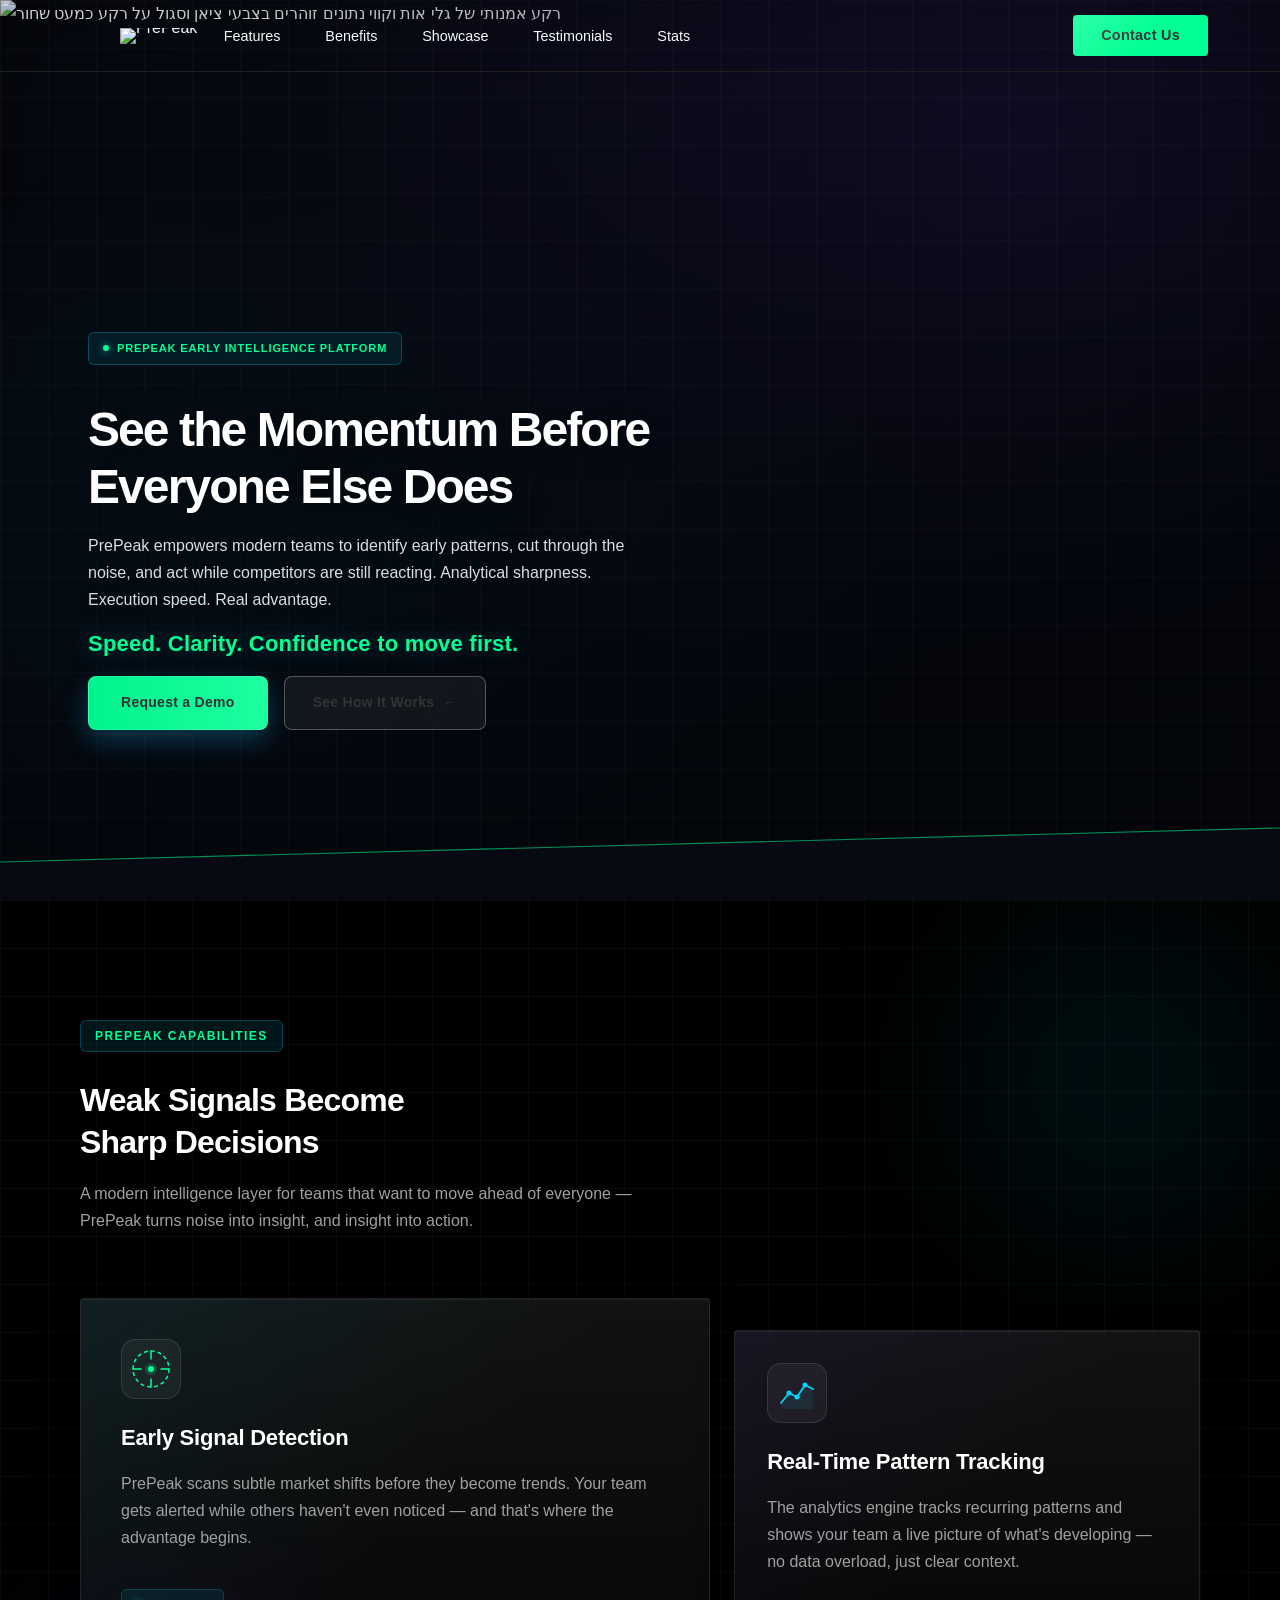
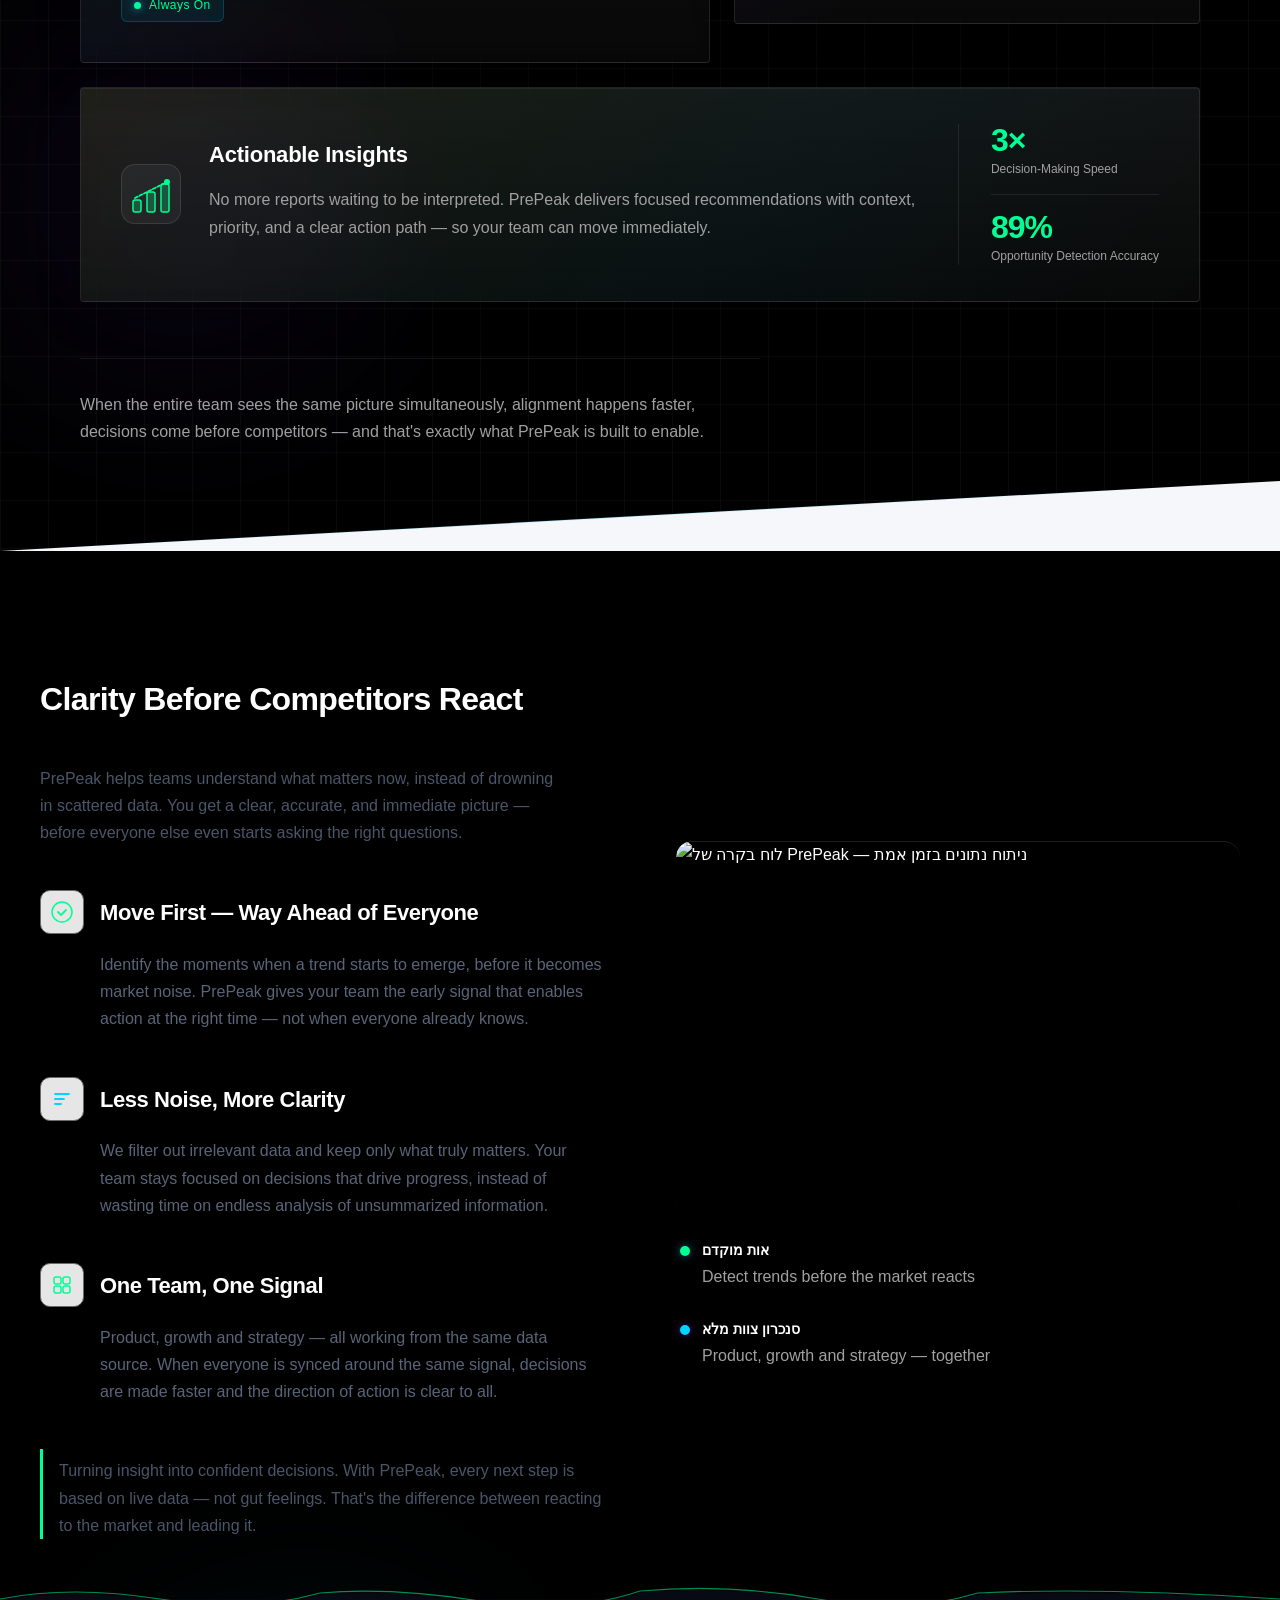
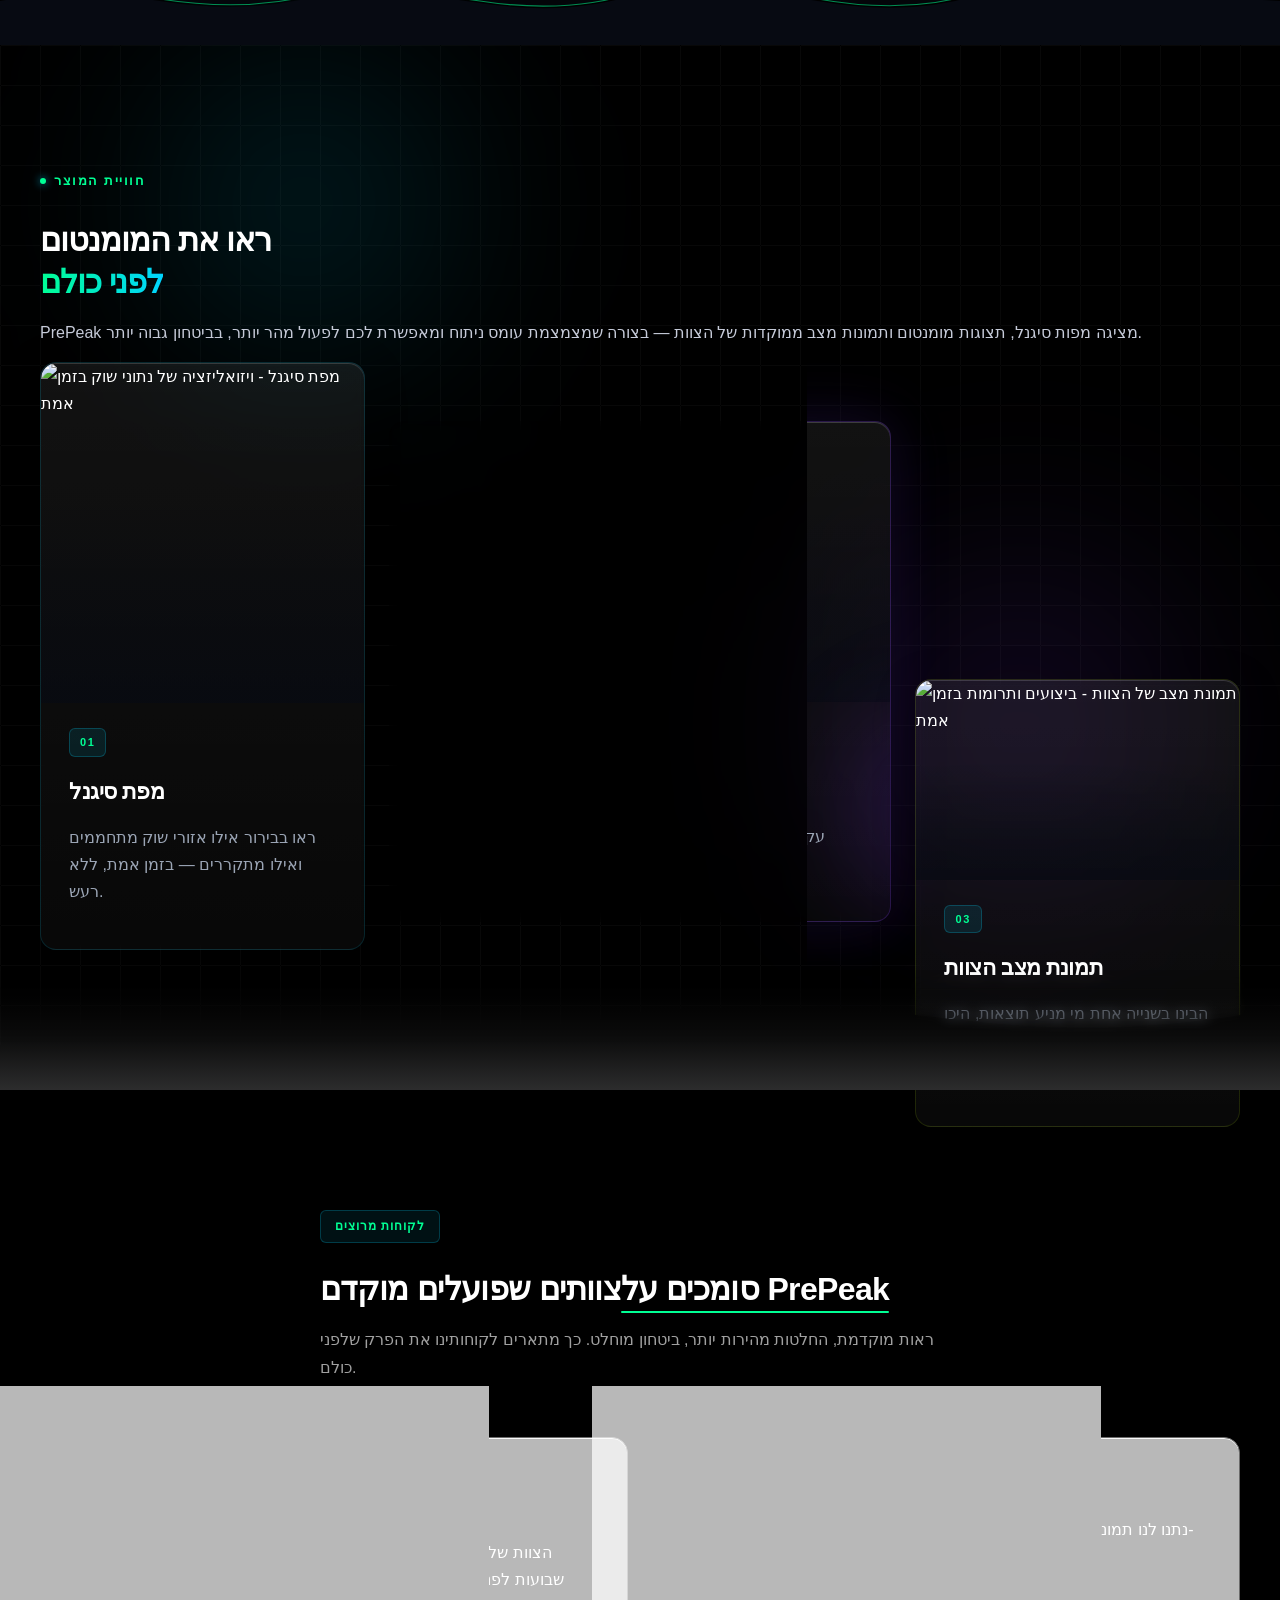
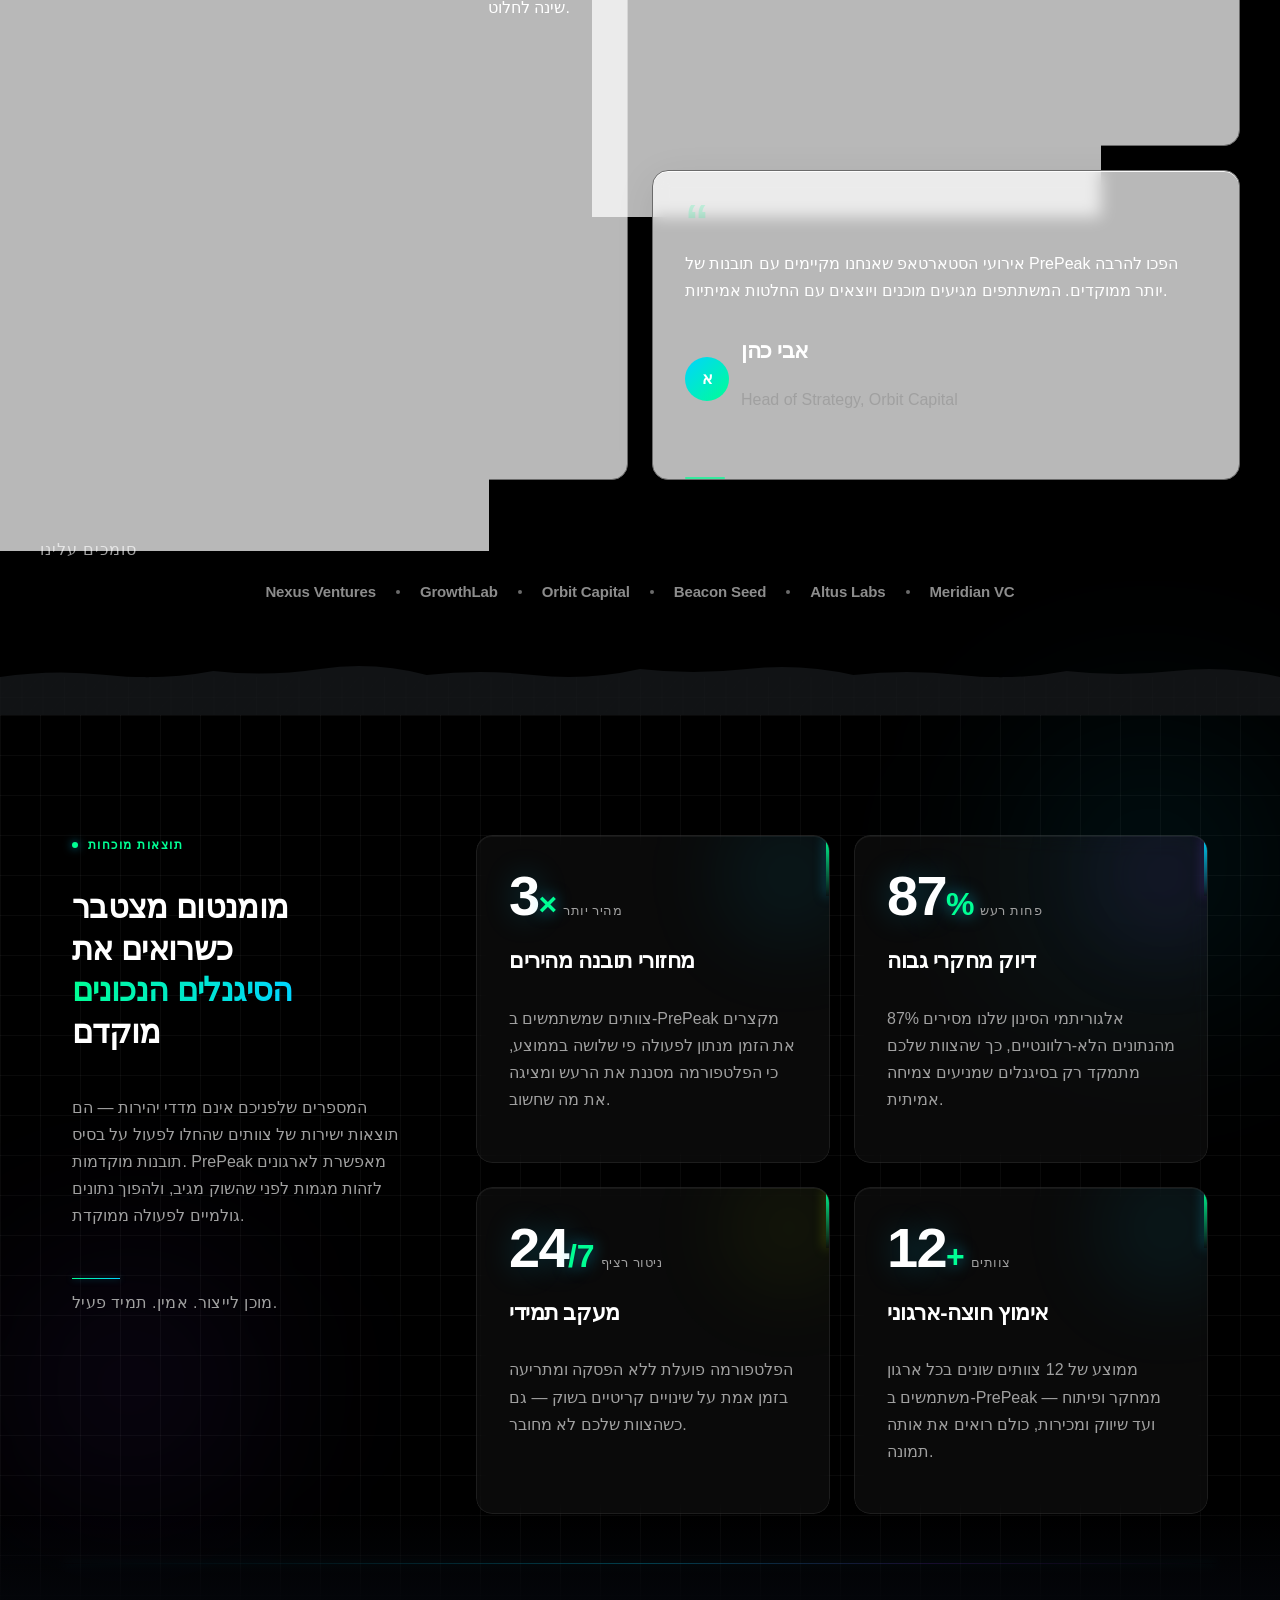
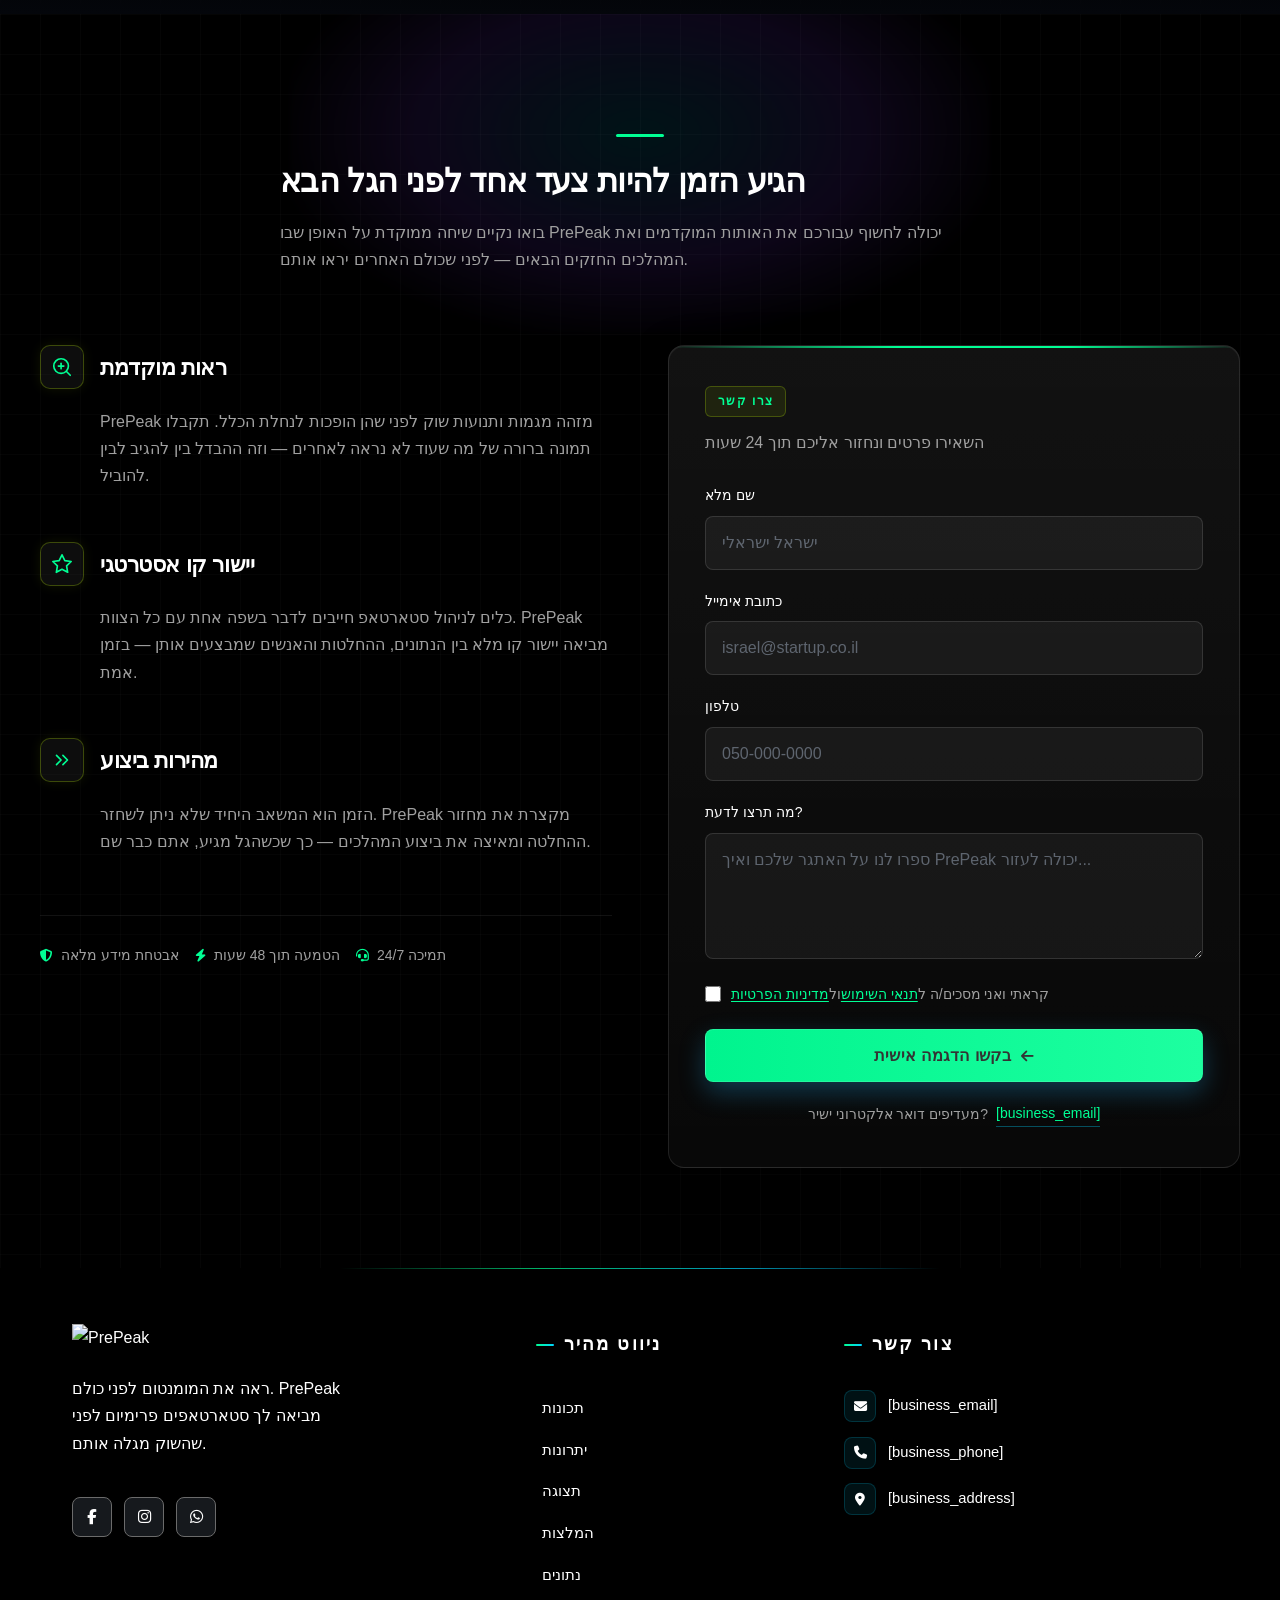
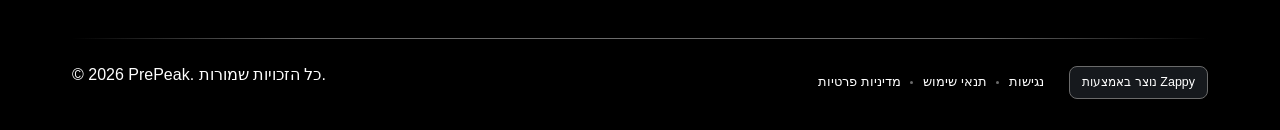
==== public/index.html @ a4685dc8 "Background sync: Progressive GitHub Sync" ====
<!doctype html><html dir="ltr" lang="he"><head><meta charset="UTF-8"><meta content="width=device-width,initial-scale=1" name="viewport"><meta content="index, follow" name="robots"><title>PrePeak — PrePeak</title><meta content="A modern startup seeking a landing page to showcase their product or service. The brand identity leans toward a contemporary, innovative aesthetic typical of te" name="description"><meta content="PrePeak, השקעות בסטארטאפים בשלב מוקדם, אירועי סטארטאפ בישראל, כלים לניהול סטארטאפ" name="keywords"><link href="/assets/favicon.ico" rel="icon" type="image/x-icon"><link href="/assets/favicon-16x16.png" rel="icon" type="image/png" sizes="16x16"><link href="/assets/favicon-32x32.png" rel="icon" type="image/png" sizes="32x32"><link href="/assets/favicon-48x48.png" rel="icon" type="image/png" sizes="48x48"><link href="/assets/favicon-192x192.png" rel="icon" type="image/png" sizes="192x192"><link href="/assets/favicon-512x512.png" rel="icon" type="image/png" sizes="512x512"><link href="/assets/apple-touch-icon.png" rel="apple-touch-icon"><script>!function(){"use strict";var t="e3b10b4e-b848-44c6-b433-0283335c695a",e="https://api.zappy5.com/api/analytics/track",a=18e5,n=2592e6,o=!0,i=!0,r=!0;var s=function(){var e="zappy_visitor_"+t,a=null;try{if(a=localStorage.getItem(e)){var o=JSON.parse(a),i=Date.now();if(i-o.created<n)return o.lastSeen=i,localStorage.setItem(e,JSON.stringify(o)),o.id}}catch(t){console.warn("Zappy Analytics: LocalStorage not available")}var r="zv_"+Date.now()+"_"+Math.random().toString(36).substr(2,9);try{localStorage.setItem(e,JSON.stringify({id:r,created:Date.now(),lastSeen:Date.now()}))}catch(t){}return r}(),c=function(){var e="zappy_session_"+t,n=null;try{if(n=sessionStorage.getItem(e)){var o=JSON.parse(n),i=Date.now();if(i-o.timestamp<a)return o.timestamp=i,sessionStorage.setItem(e,JSON.stringify(o)),o.id}}catch(t){console.warn("Zappy Analytics: SessionStorage not available")}var r="zs_"+Date.now()+"_"+Math.random().toString(36).substr(2,9);try{sessionStorage.setItem(e,JSON.stringify({id:r,timestamp:Date.now()}))}catch(t){}return r}();function l(a,n){n=n||{};var o={website_id:t,event_type:a,page_path:window.location.pathname,referrer:document.referrer||"direct",visitor_id:s,session_id:c,metadata:n};if(navigator.sendBeacon){var i=new Blob([JSON.stringify(o)],{type:"application/json"});navigator.sendBeacon(e,i)}else fetch(e,{method:"POST",headers:{"Content-Type":"application/json"},body:JSON.stringify(o),keepalive:!0}).catch(function(t){console.warn("Zappy Analytics: Failed to track event",t)})}o&&l("pageview",{title:document.title,url:window.location.href}),i&&document.addEventListener("click",function(t){var e=t.target;if("BUTTON"===e.tagName||e.closest("button")){var a="BUTTON"===e.tagName?e:e.closest("button");l("click",{element:"button",text:a.textContent.trim().substring(0,100),id:a.id||null,class:a.className||null})}else if("A"===e.tagName||e.closest("a")){var n="A"===e.tagName?e:e.closest("a");l("navigation",{element:"link",text:n.textContent.trim().substring(0,100),href:n.href,external:n.hostname!==window.location.hostname})}},!0),r&&document.addEventListener("submit",function(t){var e=t.target;l("form_submit",{form_id:e.id||null,form_name:e.name||null,form_action:e.action||null,form_method:e.method||"GET"})},!0);var m=Date.now();window.addEventListener("beforeunload",function(){l("page_unload",{time_on_page:Math.floor((Date.now()-m)/1e3),page_path:window.location.pathname})}),window.zappyAnalytics={track:l,getVisitorId:function(){return s},getSessionId:function(){return c}}}()</script><meta content="PrePeak — PrePeak" property="og:title"><meta content="A modern startup seeking a landing page to showcase their product or service. The brand identity leans toward a contemporary, innovative aesthetic typical of te" property="og:description"><meta content="website" property="og:type"><meta content="he_IL" property="og:locale"><meta content="summary_large_image" name="twitter:card"><meta content="PrePeak — PrePeak" name="twitter:title"><meta content="A modern startup seeking a landing page to showcase their product or service. The brand identity leans toward a contemporary, innovative aesthetic typical of te" name="twitter:description"><link href="https://cdnjs.cloudflare.com/ajax/libs/font-awesome/6.4.0/css/all.min.css" rel="stylesheet"><link href="/assets/favicon.ico" rel="icon" type="image/x-icon"><link href="/assets/favicon-16x16.png" rel="icon" type="image/png" sizes="16x16"><link href="/assets/favicon-32x32.png" rel="icon" type="image/png" sizes="32x32"><link href="/assets/favicon-48x48.png" rel="icon" type="image/png" sizes="48x48"><link href="/assets/favicon-192x192.png" rel="icon" type="image/png" sizes="192x192"><link href="/assets/favicon-512x512.png" rel="icon" type="image/png" sizes="512x512"><link href="/assets/apple-touch-icon.png" rel="apple-touch-icon"><link href="https://cdn.jsdelivr.net/npm/vanilla-cookieconsent@3/dist/cookieconsent.css" rel="stylesheet"><script src="https://cdn.jsdelivr.net/npm/vanilla-cookieconsent@3/dist/cookieconsent.umd.js"></script><script src="https://cdn.jsdelivr.net/gh/mickidum/acc_toolbar/acctoolbar/acctoolbar.min.js"></script><link href="/styles.css" rel="stylesheet"><style id="zappy-dropdown-submenu-styles">#navMenu li:has(.sub-menu),.nav-menu li:has(.sub-menu),.navbar li:has(.sub-menu),nav li:has(.sub-menu){position:relative}#navMenu .sub-menu,.nav-menu .sub-menu,.navbar .sub-menu,nav .sub-menu{display:block!important;position:absolute!important;top:100%;left:0;min-width:220px;background:#fff;border-radius:8px;box-shadow:0 8px 25px rgba(0,0,0,.15);padding:8px 0;opacity:0;visibility:hidden;transform:translateY(10px);transition:all .3s ease;z-index:1000;list-style:none;pointer-events:none}#navMenu li:hover>.sub-menu,.nav-menu li:hover>.sub-menu,.navbar li:hover>.sub-menu,nav li:hover>.sub-menu{opacity:1!important;visibility:visible!important;transform:translateY(0)!important;pointer-events:auto!important}.sub-menu li{list-style:none;margin:0;padding:0}.sub-menu a{display:block!important;padding:10px 16px!important;color:var(--text-dark,#333)!important;font-weight:500;text-decoration:none;white-space:nowrap;transition:background-color .2s}.sub-menu a:hover{background-color:#f5f5f5}[dir=rtl] .nav-menu .sub-menu,[dir=rtl] .navbar .sub-menu,[dir=rtl] nav .sub-menu,html[lang=ar] .nav-menu .sub-menu,html[lang=ar] .navbar .sub-menu,html[lang=ar] nav .sub-menu,html[lang=he] .nav-menu .sub-menu,html[lang=he] .navbar .sub-menu,html[lang=he] nav .sub-menu{left:auto!important;right:0!important}.sub-menu:empty,.sub-menu:not(:has(li)):not(:has(> a)),.sub-menu:not(:has(li:not(.zappy-hidden-menu-item))):not(:has(> a)){display:none!important;opacity:0!important;visibility:hidden!important;pointer-events:none!important}li:has(.menu-group-title):hover>.sub-menu{opacity:1!important;visibility:visible!important;transform:translateY(0)!important;pointer-events:auto!important}#navMenu>li>.menu-group-title,.nav-menu>li>.menu-group-title{display:inline-block;padding:.5rem 1rem;cursor:default;user-select:none}@media (max-width:768px){#navMenu .sub-menu,.nav-menu .sub-menu,.navbar .sub-menu,nav .sub-menu{position:static!important;transform:none!important;box-shadow:none!important;background:0 0!important;max-height:0;overflow:hidden;opacity:0;visibility:hidden;transition:max-height .3s ease,opacity .3s ease;padding:0!important;border-radius:0!important}.sub-menu.mobile-expanded{max-height:60vh!important;overflow-y:auto!important;opacity:1!important;visibility:visible!important;padding:8px 0 8px 16px!important}[dir=rtl] .sub-menu.mobile-expanded,html[lang=he] .sub-menu.mobile-expanded{padding:8px 16px 8px 0!important}#navMenu li:hover>.sub-menu,.nav-menu li:hover>.sub-menu,.navbar li:hover>.sub-menu,nav li:hover>.sub-menu{opacity:0;visibility:hidden;pointer-events:none}#navMenu li>.sub-menu.mobile-expanded,.nav-menu li>.sub-menu.mobile-expanded,.navbar li>.sub-menu.mobile-expanded,nav li>.sub-menu.mobile-expanded{opacity:1!important;visibility:visible!important;pointer-events:auto!important}#navMenu li:has(.sub-menu),.nav-menu li:has(.sub-menu),.navbar li:has(.sub-menu),nav li:has(.sub-menu){display:flex!important;flex-wrap:wrap!important;align-items:center!important;position:relative!important;min-height:44px!important}#navMenu li:has(.sub-menu)>a,.nav-menu li:has(.sub-menu)>a,.navbar li:has(.sub-menu)>a,nav li:has(.sub-menu)>a{flex:1!important;min-width:0!important}#navMenu li:has(.sub-menu)>.menu-group-title,.nav-menu li:has(.sub-menu)>.menu-group-title,.navbar li:has(.sub-menu)>.menu-group-title,nav li:has(.sub-menu)>.menu-group-title{flex:1!important;min-width:0!important;padding:0!important;line-height:inherit!important}#navMenu li:has(.sub-menu)>.sub-menu,.nav-menu li:has(.sub-menu)>.sub-menu,.navbar li:has(.sub-menu)>.sub-menu,nav li:has(.sub-menu)>.sub-menu{flex-basis:100%!important;width:100%!important}#navMenu li:has(.sub-menu)>a [class*=arrow],#navMenu li:has(.sub-menu)>a [class*=chevron],.nav-menu li:has(.sub-menu)>a .fa-angle-down,.nav-menu li:has(.sub-menu)>a .fa-chevron-down,.nav-menu li:has(.sub-menu)>a [class*=arrow],.nav-menu li:has(.sub-menu)>a [class*=chevron],nav li:has(.sub-menu)>a [class*=arrow],nav li:has(.sub-menu)>a [class*=chevron]{display:none!important;visibility:hidden!important}.mobile-submenu-toggle{display:flex!important;align-items:center!important;justify-content:center!important;width:44px!important;height:auto!important;background:0 0!important;border:none!important;cursor:pointer!important;color:var(--text-light)!important;position:static!important;flex-shrink:0!important;align-self:stretch!important;z-index:2!important;padding:0!important;margin:0!important}.mobile-submenu-toggle::after{content:''!important;width:0!important;height:0!important;border-left:6px solid transparent!important;border-right:6px solid transparent!important;border-top:7px solid currentColor!important;transition:transform .3s ease!important}.mobile-submenu-toggle.expanded::after{transform:rotate(180deg)!important}.sub-menu a{padding:10px 0!important;display:block!important;color:var(--text-light)!important}.navbar .sub-menu li a,.zappy-products-dropdown .sub-menu a,nav.navbar .sub-menu li a{color:var(--text-light)!important}}@media (min-width:769px){.mobile-submenu-toggle{display:none!important}}</style><style id="mobile-lang-menu-deployed-css">@media (max-width:768px){.lang-switcher,.nav-container .lang-switcher,.nav-cta-container .lang-switcher,.nav-ecommerce-icons .lang-switcher,.nav-icons-left .lang-switcher,.navbar .lang-switcher,.navbar .nav-cta-container .lang-switcher{display:none!important}.mobile-lang-menu{width:100%;border-top:1px solid rgba(128,128,128,.2);padding:8px 0 0 0;margin-top:8px}.mobile-lang-toggle{display:flex!important;align-items:center;justify-content:space-between;width:100%;padding:12px 16px;background:0 0;border:none;cursor:pointer;font-size:15px;color:inherit;font-family:inherit}.mobile-lang-toggle::after{content:'';display:inline-block;width:8px;height:8px;border-right:2px solid currentColor;border-bottom:2px solid currentColor;transform:rotate(45deg);transition:transform .3s ease;margin-left:8px}.mobile-lang-toggle.expanded::after{transform:rotate(-135deg)}.mobile-lang-options{max-height:0;overflow:hidden;transition:max-height .3s ease}.mobile-lang-options.expanded{max-height:300px}.mobile-lang-option{display:flex!important;align-items:center;gap:10px;padding:10px 24px;text-decoration:none;color:inherit;font-size:14px;font-family:inherit}.mobile-lang-option:hover{background:rgba(128,128,128,.1)}.mobile-lang-option.active{font-weight:600;opacity:.7;pointer-events:none}.mobile-lang-option img{width:20px;height:20px;border-radius:50%}}@media (min-width:769px){.mobile-lang-menu{display:none!important}}</style><style id="zappy-widget-visibility">#mic-access-tool-box,#mic-access-tool-general-button,#mic-init-access-tool #mic-access-tool-box,#mic-init-access-tool #mic-access-tool-general-button,#mic-init-access-tool .mic-access-tool-general-button,._access-icon,._access-menu,.mic-access-tool-box,.mic-access-tool-general-button,div[id*=mic-access-tool-box]{display:none!important;visibility:hidden!important;opacity:0!important;pointer-events:none!important}</style></head><body><nav class="navbar" dir="ltr"><button class="mobile-toggle" aria-label="Menu" id="mobileToggle"><svg viewBox="0 0 24 24" fill="none" height="24" width="24" class="hamburger-icon"><path d="M3 12h18M3 6h18M3 18h18" stroke="currentColor" stroke-width="2" stroke-linecap="round"></path></svg><svg viewBox="0 0 24 24" fill="none" height="24" width="24" class="close-icon" style="display:none"><path d="M18 6L6 18M6 6l12 12" stroke="currentColor" stroke-width="2" stroke-linecap="round"></path></svg></button><button class="phone-header-btn" aria-label="Call" data-phone="[business_phone]"><svg viewBox="0 0 24 24" fill="currentColor" height="20" width="20"><path d="M22 16.92v3a2 2 0 0 1-2.18 2 19.79 19.79 0 0 1-8.63-3.07 19.5 19.5 0 0 1-6-6 19.79 19.79 0 0 1-3.07-8.67A2 2 0 0 1 4.11 2h3a2 2 0 0 1 2 1.72 12.84 12.84 0 0 0 .7 2.81 2 2 0 0 1-.45 2.11L8.09 9.91a16 16 0 0 0 6 6l1.27-1.27a2 2 0 0 1 2.11-.45 12.84 12.84 0 0 0 2.81.7A2 2 0 0 1 22 16.92z"></path></svg></button><div class="nav-container"><div class="nav-right-group"><div class="nav-brand"><a href="/" class="logo-link"><img alt="PrePeak" src="/assets/prepeak-general-logo.webp" class="logo"></a></div><ul class="nav-menu" id="navMenu"><li><a href="#features">Features</a></li><li><a href="#benefits">Benefits</a></li><li><a href="#showcase">Showcase</a></li><li><a href="#testimonials">Testimonials</a></li><li><a href="#stats">Stats</a></li></ul></div><div class="nav-cta-container"><a href="#contact" class="nav-cta-btn">Contact Us</a></div></div></nav><script>window.addEventListener("load",function(){const e=document.querySelector(".navbar, nav, header");if(!e)return void console.log("[Navbar] Navbar element not found");let t=document.getElementById("mobileToggle")||document.querySelector(".mobile-toggle")||document.querySelector(".hamburger")||document.querySelector(".hamburger-menu")||document.querySelector(".menu-toggle")||document.querySelector(".burger-menu")||document.querySelector('[aria-label="Menu"]')||document.querySelector('[aria-label="תפריט"]');const o=document.querySelector(".phone-header-btn"),n=window.getComputedStyle(e);let r=n.backgroundColor;if(console.log("[Navbar] Initial navbar background:",r),"transparent"===r||"rgba(0, 0, 0, 0)"===r||r.startsWith("rgba")&&r.includes(", 0)")){const e=n.backgroundImage;if(e&&"none"!==e)console.log("[Navbar] Navbar has background image/gradient, using dark text"),r="rgb(240, 240, 240)";else{const e=window.getComputedStyle(document.body).backgroundColor;console.log("[Navbar] Navbar transparent, using body background:",e),r=e}}const i=r.match(/\d+/g);if(i&&i.length>=3){const e=(.299*parseInt(i[0])+.587*parseInt(i[1])+.114*parseInt(i[2]))/255;console.log("[Navbar] Mobile button colors preserved from Claude CSS (luminance:",e.toFixed(2)+")");const n=document.createElement("style");n.id="zappy-mobile-nav-fix";document.documentElement.lang;document.documentElement.dir,n.textContent='\n        /* Hide mobile buttons on desktop, show only on mobile */\n        @media (min-width: 769px) {\n          .mobile-toggle,\n          .phone-header-btn {\n            display: none !important;\n          }\n        }\n        \n        /* Show and position mobile buttons correctly on mobile */\n        @media (max-width: 768px) {\n          .mobile-toggle,\n          .phone-header-btn {\n            position: absolute !important;\n            top: 50% !important;\n            transform: translateY(-50%) !important;\n            z-index: 1001 !important;\n            display: flex !important;\n            align-items: center !important;\n            justify-content: center !important;\n            width: 36px !important;\n            height: 36px !important;\n            border-radius: 50% !important;\n            border: none !important;\n            cursor: pointer !important;\n            padding: 6px !important;\n            background: none !important;\n            color: var(--nav-text, var(--text-light)) !important;\n          }\n          \n          /* LTR positioning (default): hamburger LEFT, phone RIGHT */\n          html:not([dir="rtl"]):not([lang="he"]):not([lang="ar"]) .mobile-toggle,\n          html[dir="ltr"] .mobile-toggle {\n            left: 12px !important;\n            right: auto !important;\n          }\n          html:not([dir="rtl"]):not([lang="he"]):not([lang="ar"]) .phone-header-btn,\n          html[dir="ltr"] .phone-header-btn {\n            right: 12px !important;\n            left: auto !important;\n          }\n          \n          /* RTL positioning: hamburger RIGHT, phone LEFT */\n          html[dir="rtl"] .mobile-toggle,\n          html[lang="he"] .mobile-toggle,\n          html[lang="ar"] .mobile-toggle {\n            right: 12px !important;\n            left: auto !important;\n          }\n          html[dir="rtl"] .phone-header-btn,\n          html[lang="he"] .phone-header-btn,\n          html[lang="ar"] .phone-header-btn {\n            left: 12px !important;\n            right: auto !important;\n          }\n          \n          /* CRITICAL: Ensure nav-container has min-height on mobile */\n          /* All children are positioned absolutely/fixed on mobile, so height:auto collapses to 0 */\n          .nav-container {\n            min-height: 70px !important;\n            position: relative !important;\n          }\n          \n          /* Ensure SVG icons are properly sized and inherit color */\n          .mobile-toggle svg,\n          .phone-header-btn svg {\n            width: 24px !important;\n            height: 24px !important;\n            /* Don\'t force display - let JavaScript control hamburger/close toggle */\n          }\n          \n          /* Reset nav-cta-container on mobile - remove desktop box-shadow/padding */\n          /* that creates a visible ghost box when CTA button is hidden */\n          .nav-cta-container {\n            box-shadow: none !important;\n            padding: 0 !important;\n          }\n          \n          /* Hide nav-cta-container entirely on mobile when there\'s no lang-switcher */\n          /* (only the CTA button is inside, and it\'s hidden on mobile) */\n          .nav-cta-container:not(:has(.lang-switcher)) {\n            display: none !important;\n          }\n          \n          /* CRITICAL: Prevent hero image fade gradient from bleeding over headline text */\n          /* The .image-fade-gradient has bottom: -30px (extends below parent) */\n          /* On mobile stacked layout, this overlaps the h1 text below the image */\n          .hero-image-column {\n            overflow: hidden !important;\n          }\n          .image-fade-gradient {\n            bottom: 0 !important;\n          }\n          \n          /* Hide desktop language switcher on mobile - hamburger menu handles it */\n          /* High specificity to override stored CSS */\n          .lang-switcher,\n          .nav-cta-container .lang-switcher,\n          .nav-container .lang-switcher,\n          .navbar .lang-switcher,\n          .navbar .nav-cta-container .lang-switcher {\n            display: none !important;\n          }\n        }\n      ';const r=document.getElementById("zappy-mobile-nav-fix");r&&r.remove(),document.head.appendChild(n),console.log("[Navbar] Critical CSS injected for mobile nav positioning");const l=window.innerWidth<=768;if(t){const e=t.querySelector(".hamburger-icon"),o=t.querySelector(".close-icon");e&&(e.style.setProperty("width","24px","important"),e.style.setProperty("height","24px","important"),e.style.setProperty("display","block","important")),o&&(o.style.setProperty("width","24px","important"),o.style.setProperty("height","24px","important"),o.style.setProperty("display","none","important")),l?(t.style.setProperty("position","absolute","important"),t.style.setProperty("top","50%","important"),t.style.setProperty("transform","translateY(-50%)","important"),t.style.setProperty("z-index","1001","important"),t.style.removeProperty("left"),t.style.removeProperty("right"),console.log("[Navbar] Mobile toggle positioning applied (mobile viewport)")):(t.style.removeProperty("position"),t.style.removeProperty("top"),t.style.removeProperty("transform"),t.style.removeProperty("z-index"),t.style.removeProperty("left"),t.style.removeProperty("right"),console.log("[Navbar] Desktop viewport - cleared mobile toggle inline positioning"))}if(o){const e=o.querySelector("svg");e&&(e.style.width="24px",e.style.height="24px",e.setAttribute("width","24"),e.setAttribute("height","24")),l?(o.style.setProperty("position","absolute","important"),o.style.setProperty("top","50%","important"),o.style.setProperty("transform","translateY(-50%)","important"),o.style.setProperty("z-index","1001","important"),o.style.removeProperty("left"),o.style.removeProperty("right"),console.log("[Navbar] Phone button positioning applied (mobile viewport)")):(o.style.removeProperty("position"),o.style.removeProperty("top"),o.style.removeProperty("transform"),o.style.removeProperty("z-index"),o.style.removeProperty("left"),o.style.removeProperty("right"),console.log("[Navbar] Desktop viewport - cleared phone button inline positioning"))}}else console.log("[Navbar] Could not parse background color:",r);t=document.getElementById("mobileToggle")||document.querySelector(".mobile-toggle")||document.querySelector(".hamburger")||document.querySelector(".hamburger-menu")||document.querySelector(".menu-toggle")||document.querySelector(".burger-menu")||document.querySelector('[aria-label="Menu"]')||document.querySelector('[aria-label="תפריט"]');const l=document.getElementById("navMenu")||document.querySelector(".nav-menu")||document.querySelector(".nav-links")||document.querySelector("nav ul:not(.submenu)");if(!t||!l)return void console.log("[Navbar] Mobile toggle or menu not found:",{toggle:!!t,menu:!!l});l.id||(l.id="navMenu"),console.log("[Navbar] Initializing mobile menu...");const a=t.cloneNode(!0);t.parentNode.replaceChild(a,t),a.addEventListener("click",function(e){e.preventDefault(),e.stopPropagation();const t=this.querySelector(".hamburger-icon"),o=this.querySelector(".close-icon");l.classList.contains("active")?(l.classList.remove("active"),t&&t.style.setProperty("display","block","important"),o&&o.style.setProperty("display","none","important"),document.body.style.overflow="",console.log("[Navbar] Menu closed")):(l.classList.add("active"),t&&t.style.setProperty("display","none","important"),o&&o.style.setProperty("display","block","important"),document.body.style.overflow="hidden",console.log("[Navbar] Menu opened"))}),l.querySelectorAll("a").forEach(function(e){e.addEventListener("click",function(){if("#"===this.getAttribute("href"))return;const e=a.querySelector(".hamburger-icon"),t=a.querySelector(".close-icon");l.classList.remove("active"),e&&e.style.setProperty("display","block","important"),t&&t.style.setProperty("display","none","important"),document.body.style.overflow="",console.log("[Navbar] Menu closed (link clicked)")})});var s=l.querySelectorAll(".dropdown-toggle");s.forEach(function(e){e.addEventListener("click",function(e){e.preventDefault(),e.stopPropagation();var t=this.closest(".nav-dropdown");t&&(t.parentNode.querySelectorAll(".nav-dropdown.open").forEach(function(e){e!==t&&e.classList.remove("open")}),t.classList.toggle("open"),console.log("[Navbar] Dropdown toggled:",t.classList.contains("open")?"open":"closed"))})}),document.addEventListener("click",function(e){e.target.closest(".nav-dropdown")||document.querySelectorAll(".nav-dropdown.open").forEach(function(e){e.classList.remove("open")})}),console.log("[Navbar] Dropdown handlers initialized for "+s.length+" dropdowns"),o&&o.addEventListener("click",function(){const e=document.querySelectorAll('a[href^="tel:"]'),t=e.length>0?e[0].getAttribute("href").replace("tel:",""):"[business_phone]";window.location.href="tel:"+t,console.log("[Navbar] Phone button clicked")}),console.log("[Navbar] Mobile menu initialized successfully");const p=function(){const e=document.querySelector(".whatsapp-float");e&&(window.innerWidth>=769?(e.style.setProperty("display","none","important"),e.style.setProperty("visibility","hidden","important"),e.style.setProperty("opacity","0","important"),e.style.setProperty("pointer-events","none","important"),console.log("[WhatsApp] Button hidden on desktop")):(e.style.removeProperty("display"),e.style.removeProperty("visibility"),e.style.removeProperty("opacity"),e.style.removeProperty("pointer-events"),console.log("[WhatsApp] Button visible on mobile")))};let c;p(),window.addEventListener("resize",function(){clearTimeout(c),c=setTimeout(p,100)})})</script><main><section class="index-hero-section" data-layout-spec="בית-hero" dir="ltr" id="hero" data-hero-type="fullscreen-scrim"><div class="index-hero-bg-wrap"><img alt="רקע אמנותי של גלי אות וקווי נתונים זוהרים בצבעי ציאן וסגול על רקע כמעט שחור" src="/assets/site-index-hero-image-1.webp" data-context="Abstract dark cinematic signal-wave environment for a tech startup called PrePeak. Near-black background (#070A12) with luminous electric cyan and violet glowing chart lines, signal waves, and faint grid structures. Motion-inspired blur streaks suggesting speed and data momentum. Subtle radial glows in cyan and violet. No people, no text, no UI elements — pure abstract data visualization atmosphere." data-placeholder="index-hero-image-1" height="900" width="1440" class="index-hero-bg-img" data-hero-bg="true"></div><div class="index-hero-scrim" aria-hidden="true"></div><div class="index-hero-grid-texture" aria-hidden="true"></div><div class="index-hero-content-wrap"><div class="index-hero-content"><div class="index-hero-badge"><span class="index-hero-badge-dot" aria-hidden="true"></span><span>PrePeak Early Intelligence Platform</span></div><h1 class="index-hero-h1">See the Momentum Before Everyone Else Does</h1><p class="index-hero-body">PrePeak empowers modern teams to identify early patterns, cut through the noise, and act while competitors are still reacting. Analytical sharpness. Execution speed. Real advantage.</p><h3 class="index-hero-h3">Speed. Clarity. Confidence to move first.</h3><div class="index-hero-ctas"><a href="#contact" class="index-hero-btn-primary">Request a Demo</a><a href="#features" class="index-hero-btn-secondary">See How It Works<span aria-hidden="true">←</span></a></div></div></div><div class="index-hero-divider-wrapper"><svg viewBox="0 0 1440 90" xmlns="http://www.w3.org/2000/svg" aria-hidden="true" data-no-icon-edit="true" preserveAspectRatio="none"><path d="M0,90 L0,52 L1440,18 L1440,90 Z" fill="#070A12"></path><path d="M0,52 L1440,18" fill="#070A12" stroke="#00FF94" stroke-width="1.2" opacity="0.55"></path></svg></div></section><section class="index-features-section" data-layout-spec="בית-features" dir="ltr"><div class="index-features-texture" aria-hidden="true"></div><div class="index-features-glow index-features-glow--cyan" aria-hidden="true"></div><div class="index-features-glow index-features-glow--violet" aria-hidden="true"></div><div class="index-features-container"><div class="index-features-header"><span class="index-features-eyebrow">PrePeak Capabilities</span><h2 class="index-features-title">Weak Signals Become<br>Sharp Decisions</h2><p class="index-features-subtitle">A modern intelligence layer for teams that want to move ahead of everyone — PrePeak turns noise into insight, and insight into action.</p></div><div class="index-features-grid"><article class="index-features-card index-features-card--large"><div class="index-features-card-icon-wrap"><svg viewBox="0 0 40 40" xmlns="http://www.w3.org/2000/svg" aria-hidden="true" data-element-type="icon" data-icon-type="svg" fill="none" height="40" width="40" class="index-features-card-icon"><circle cx="20" cy="20" r="18" stroke="var(--primary)" stroke-width="1.5" stroke-dasharray="4 3"></circle><circle cx="20" cy="20" r="6" fill="var(--primary)" fill-opacity="0.18"></circle><circle cx="20" cy="20" r="3" fill="var(--primary)"></circle><line x1="20" x2="20" y1="2" y2="10" stroke="var(--primary)" stroke-linecap="round" stroke-width="1.5"></line><line x1="38" x2="30" y1="20" y2="20" stroke="var(--primary)" stroke-linecap="round" stroke-width="1.5"></line><line x1="20" x2="20" y1="38" y2="30" stroke="var(--primary)" stroke-linecap="round" stroke-width="1.5"></line><line x1="2" x2="10" y1="20" y2="20" stroke="var(--primary)" stroke-linecap="round" stroke-width="1.5"></line></svg></div><div class="index-features-card-content"><h3 class="index-features-card-title">Early Signal Detection</h3><p class="index-features-card-text">PrePeak scans subtle market shifts before they become trends. Your team gets alerted while others haven't even noticed — and that's where the advantage begins.</p><div class="index-features-card-badge"><span class="index-features-badge-dot"></span><span>Always On</span></div></div></article><article class="index-features-card index-features-card--medium"><div class="index-features-card-icon-wrap"><svg viewBox="0 0 40 40" xmlns="http://www.w3.org/2000/svg" aria-hidden="true" data-element-type="icon" data-icon-type="svg" fill="none" height="40" width="40" class="index-features-card-icon"><polyline points="4,30 12,20 20,24 28,12 36,16" fill="none" stroke="var(--secondary)" stroke-linecap="round" stroke-linejoin="round" stroke-width="1.8"></polyline><circle cx="12" cy="20" r="2.5" fill="var(--secondary)"></circle><circle cx="20" cy="24" r="2.5" fill="var(--secondary)"></circle><circle cx="28" cy="12" r="2.5" fill="var(--secondary)"></circle><path d="M4,30 L12,20 L20,24 L28,12 L36,16 L36,36 L4,36 Z" fill="var(--secondary)" fill-opacity="0.08"></path></svg></div><div class="index-features-card-content"><h3 class="index-features-card-title">Real-Time Pattern Tracking</h3><p class="index-features-card-text">The analytics engine tracks recurring patterns and shows your team a live picture of what's developing — no data overload, just clear context.</p></div></article><article class="index-features-card index-features-card--wide"><div class="index-features-card-wide-inner"><div class="index-features-card-icon-wrap index-features-card-icon-wrap--wide"><svg viewBox="0 0 44 44" xmlns="http://www.w3.org/2000/svg" aria-hidden="true" data-element-type="icon" data-icon-type="svg" fill="none" height="44" width="44" class="index-features-card-icon"><rect height="12" width="8" x="4" y="28" rx="2" stroke="var(--accent)" stroke-width="1.5" fill="var(--accent)" fill-opacity="0.22"></rect><rect height="20" width="8" x="18" y="20" rx="2" stroke="var(--accent)" stroke-width="1.5" fill="var(--accent)" fill-opacity="0.22"></rect><rect height="28" width="8" x="32" y="12" rx="2" stroke="var(--accent)" stroke-width="1.5" fill="var(--accent)" fill-opacity="0.22"></rect><path d="M6 26 L22 18 L38 10" stroke="var(--accent)" stroke-width="1.8" stroke-linecap="round" stroke-dasharray="3 2"></path><circle cx="38" cy="10" r="3" fill="var(--accent)"></circle></svg></div><div class="index-features-card-content"><h3 class="index-features-card-title">Actionable Insights</h3><p class="index-features-card-text">No more reports waiting to be interpreted. PrePeak delivers focused recommendations with context, priority, and a clear action path — so your team can move immediately.</p></div><div class="index-features-card-wide-stat"><div class="index-features-stat-block"><span class="index-features-stat-number">3×</span><span class="index-features-stat-label">Decision-Making Speed</span></div><div class="index-features-stat-divider" aria-hidden="true"></div><div class="index-features-stat-block"><span class="index-features-stat-number">89%</span><span class="index-features-stat-label">Opportunity Detection Accuracy</span></div></div></div></article></div><p class="index-features-closing">When the entire team sees the same picture simultaneously, alignment happens faster, decisions come before competitors — and that's exactly what PrePeak is built to enable.</p></div><div class="index-features-divider-wrapper"><svg viewBox="0 0 1440 90" xmlns="http://www.w3.org/2000/svg" aria-hidden="true" data-no-icon-edit="true" preserveAspectRatio="none"><defs><linearGradient id="diag-edge-glow" x1="0" x2="1" y1="0" y2="0"><stop offset="0%" stop-color="var(--bg-light)" stop-opacity="1"></stop><stop offset="50%" stop-color="var(--bg-light)" stop-opacity="1"></stop><stop offset="100%" stop-color="var(--bg-light)" stop-opacity="1"></stop></linearGradient><linearGradient id="cyan-edge" x1="0" x2="1" y1="0" y2="0"><stop offset="0%" stop-color="rgba(0,212,255,0)"></stop><stop offset="40%" stop-color="rgba(0,212,255,0.18)"></stop><stop offset="100%" stop-color="rgba(0,212,255,0)"></stop></linearGradient></defs><path d="M0,90 L0,90 L1440,20 L1440,90 Z" fill="#F5F7FA"></path><path d="M0,90 L1440,20" fill="#F5F7FA" stroke="url(#cyan-edge)" stroke-width="1.2"></path></svg></div></section><section class="index-benefits-section" data-layout-spec="בית-benefits" dir="ltr" id="benefits"><div class="index-benefits-container"><div class="index-benefits-grid"><div class="index-benefits-copy"><h2 class="index-benefits-heading">Clarity Before Competitors React</h2><p class="index-benefits-intro">PrePeak helps teams understand what matters now, instead of drowning in scattered data. You get a clear, accurate, and immediate picture — before everyone else even starts asking the right questions.</p><div class="index-benefits-blocks"><div class="index-benefits-block"><div class="index-benefits-block-icon"><svg viewBox="0 0 22 22" xmlns="http://www.w3.org/2000/svg" aria-hidden="true" data-element-type="icon" data-icon-type="svg" fill="none" height="22" width="22"><circle cx="11" cy="11" r="10" stroke="var(--primary)" stroke-width="1.5"></circle><path d="M7 11l3 3 5-5" stroke="var(--primary)" stroke-width="1.8" stroke-linecap="round" stroke-linejoin="round"></path></svg></div><div class="index-benefits-block-content"><h3>Move First — Way Ahead of Everyone</h3><p>Identify the moments when a trend starts to emerge, before it becomes market noise. PrePeak gives your team the early signal that enables action at the right time — not when everyone already knows.</p></div></div><div class="index-benefits-block"><div class="index-benefits-block-icon"><svg viewBox="0 0 22 22" xmlns="http://www.w3.org/2000/svg" aria-hidden="true" data-element-type="icon" data-icon-type="svg" fill="none" height="22" width="22"><path d="M4 6h14M4 11h9M4 16h6" stroke="var(--secondary)" stroke-width="1.8" stroke-linecap="round"></path></svg></div><div class="index-benefits-block-content"><h3>Less Noise, More Clarity</h3><p>We filter out irrelevant data and keep only what truly matters. Your team stays focused on decisions that drive progress, instead of wasting time on endless analysis of unsummarized information.</p></div></div><div class="index-benefits-block"><div class="index-benefits-block-icon"><svg viewBox="0 0 22 22" xmlns="http://www.w3.org/2000/svg" aria-hidden="true" data-element-type="icon" data-icon-type="svg" fill="none" height="22" width="22"><rect height="7" width="7" x="3" y="3" rx="2" stroke="var(--accent)" stroke-width="1.5"></rect><rect height="7" width="7" x="12" y="3" rx="2" stroke="var(--accent)" stroke-width="1.5"></rect><rect height="7" width="7" x="3" y="12" rx="2" stroke="var(--accent)" stroke-width="1.5"></rect><rect height="7" width="7" x="12" y="12" rx="2" stroke="var(--accent)" stroke-width="1.5"></rect></svg></div><div class="index-benefits-block-content"><h3>One Team, One Signal</h3><p>Product, growth and strategy — all working from the same data source. When everyone is synced around the same signal, decisions are made faster and the direction of action is clear to all.</p></div></div></div><p class="index-benefits-closing">Turning insight into confident decisions. With PrePeak, every next step is based on live data — not gut feelings. That's the difference between reacting to the market and leading it.</p></div><div class="index-benefits-visual"><div class="index-benefits-image-frame"><div class="index-benefits-image-accent-line index-benefits-accent-cyan" aria-hidden="true"></div><div class="index-benefits-image-accent-line index-benefits-accent-violet" aria-hidden="true"></div><img alt="לוח בקרה של PrePeak — ניתוח נתונים בזמן אמת" src="/assets/site-index-benefits-image-1.webp" data-context="A polished SaaS analytics dashboard UI crop showing clean data visualizations, line charts trending upward, metric cards with glowing cyan and violet accents, glass-panel overlays, and sharp typography. The interface should feel premium and modern with dark navy background and luminous data highlights. Glass reflections visible on chart panels. Realistic product screenshot style for a tech startup called PrePeak." data-placeholder="index-benefits-image-1" height="400" width="600" class="index-benefits-img"></div><div class="index-benefits-callouts"><div class="index-benefits-callout"><span class="index-benefits-callout-dot index-benefits-callout-dot--cyan"></span><div><strong>אות מוקדם</strong><p>Detect trends before the market reacts</p></div></div><div class="index-benefits-callout"><span class="index-benefits-callout-dot index-benefits-callout-dot--violet"></span><div><strong>סנכרון צוות מלא</strong><p>Product, growth and strategy — together</p></div></div></div></div></div></div><div class="index-benefits-divider-wrapper"><svg viewBox="0 0 1440 90" xmlns="http://www.w3.org/2000/svg" aria-hidden="true" data-no-icon-edit="true" preserveAspectRatio="none"><path d="M0,44 Q80,30 180,44 T360,38 Q440,32 540,46 T720,36 Q820,28 920,44 T1100,38 Q1240,32 1440,44" fill="#070A12" stroke="#00FF94" stroke-width="1.2" opacity="0.55"></path><path d="M0,90 L0,46 Q80,32 180,46 T360,40 Q440,34 540,48 T720,38 Q820,30 920,46 T1100,40 Q1240,34 1440,46 L1440,90 Z" fill="#070A12"></path></svg></div></section><section class="index-showcase-section" data-layout-spec="בית-showcase" dir="ltr" id="showcase"><div class="showcase-bg-texture" aria-hidden="true"></div><div class="showcase-glow-orb showcase-glow-orb--cyan" aria-hidden="true"></div><div class="showcase-glow-orb showcase-glow-orb--violet" aria-hidden="true"></div><div class="showcase-container"><header class="showcase-header"><div class="showcase-eyebrow"><span class="showcase-eyebrow-dot"></span><span>חוויית המוצר</span></div><h2 class="showcase-title">ראו את המומנטום<br><span class="showcase-title-accent">לפני כולם</span></h2><p class="showcase-subtitle">PrePeak מציגה מפות סיגנל, תצוגות מומנטום ותמונות מצב ממוקדות של הצוות — בצורה שמצמצמת עומס ניתוח ומאפשרת לכם לפעול מהר יותר, בביטחון גבוה יותר.</p></header><div class="showcase-panels"><article class="showcase-panel showcase-panel--tall"><div class="panel-inner"><div class="panel-image-wrap"><img alt="מפת סיגנל - ויזואליזציה של נתוני שוק בזמן אמת" src="/assets/site-index-showcase-image-1.webp" data-context="Dark premium UI dashboard screen showing an interactive signal map with glowing cyan network nodes, thin violet connection lines, and gradient heat zones on a near-black graphite background. Data points pulse with soft luminous glow. Modern startup analytics interface, cinematic and premium." data-placeholder="index-showcase-image-1" height="580" width="400"><div class="panel-image-overlay" aria-hidden="true"></div></div><div class="panel-content"><div class="panel-tag">01</div><h3 class="panel-title">מפת סיגנל</h3><p class="panel-desc">ראו בבירור אילו אזורי שוק מתחממים ואילו מתקררים — בזמן אמת, ללא רעש.</p></div></div></article><article class="showcase-panel showcase-panel--primary"><div class="panel-inner panel-inner--elevated"><div class="panel-image-wrap"><img alt="תצוגת מומנטום - מעקב אחר מגמות וביצועים" src="/assets/site-index-showcase-image-2.webp" data-context="Premium dark UI dashboard showing a momentum view with smooth glowing area charts, thin cyan trend lines, and violet accent highlights on a deep graphite background. Multiple KPI metrics displayed with sharp typography. Cinematic startup analytics product screenshot, high contrast and luminous." data-placeholder="index-showcase-image-2" height="420" width="600"><div class="panel-image-overlay panel-image-overlay--primary" aria-hidden="true"></div></div><div class="panel-content"><div class="panel-tag panel-tag--primary">02</div><h3 class="panel-title">תצוגת מומנטום</h3><p class="panel-desc">עקבו אחר המגמות הקריטיות שמניעות את הצמיחה — גרפים חיים, ניתוח חד, החלטות מהירות.</p></div><div class="panel-glow-accent" aria-hidden="true"></div></div></article><article class="showcase-panel showcase-panel--peek"><div class="panel-inner"><div class="panel-image-wrap"><img alt="תמונת מצב של הצוות - ביצועים ותרומות בזמן אמת" src="/assets/site-index-showcase-image-3.webp" data-context="Dark premium UI showing a focused team snapshot dashboard with avatar cards, performance rings, activity sparklines, and contribution heatmaps. Cyan and violet accents on near-black background. Clean modern startup team analytics interface, cinematic and minimal." data-placeholder="index-showcase-image-3" height="300" width="380"><div class="panel-image-overlay" aria-hidden="true"></div></div><div class="panel-content"><div class="panel-tag">03</div><h3 class="panel-title">תמונת מצב הצוות</h3><p class="panel-desc">הבינו בשנייה אחת מי מניע תוצאות, היכן נמצאים הצווארי בקבוק, ומה צריך את תשומת הלב שלכם.</p></div></div></article></div></div><div class="showcase-divider-wrapper" aria-hidden="true"><div class="showcase-divider-blur"></div><svg viewBox="0 0 1440 100" xmlns="http://www.w3.org/2000/svg" aria-hidden="true" data-no-icon-edit="true" preserveAspectRatio="none"><path d="M0,100 L0,55 Q180,20 360,38 T720,22 Q900,10 1080,30 T1440,18 L1440,100 Z" fill="var(--bg-light)"></path></svg></div></section><section class="index-testimonials-section" data-layout-spec="בית-testimonials" dir="ltr"><div class="index-testimonials-container"><div class="index-testimonials-header"><span class="index-testimonials-badge">לקוחות מרוצים</span><h2 class="index-testimonials-title">צוותים שפועלים מוקדם<span class="index-testimonials-accent">סומכים על PrePeak</span></h2><p class="index-testimonials-subtitle">ראות מוקדמת, החלטות מהירות יותר, ביטחון מוחלט. כך מתארים לקוחותינו את הפרק שלפני כולם.</p></div><div class="index-testimonials-grid"><article class="index-testimonials-card index-testimonials-card--featured"><div class="index-testimonials-quote-mark" aria-hidden="true">“</div><blockquote class="index-testimonials-quote"><p>מאז שהטמענו את PrePeak, הצוות שלנו מזהה הזדמנויות צמיחה שלושה שבועות לפני המתחרים. אנחנו לא מגיבים לשוק — אנחנו מובילים אותו. זה שינה לחלוטין את האופן שבו אנחנו מקבלים החלטות השקעה בשלב מוקדם.</p></blockquote><footer class="index-testimonials-author"><div class="index-testimonials-avatar"><span>ד</span></div><div class="index-testimonials-author-info"><h3 class="index-testimonials-author-name">דניאל לוי</h3><p class="index-testimonials-author-role">מנכ"ל ושותף מייסד, Nexus Ventures</p></div></footer><div class="index-testimonials-cyan-line" aria-hidden="true"></div></article><div class="index-testimonials-stack"><article class="index-testimonials-card index-testimonials-card--small"><div class="index-testimonials-quote-mark index-testimonials-quote-mark--small" aria-hidden="true">“</div><blockquote class="index-testimonials-quote"><p>הכלים לניהול סטארטאפ שמגיעים עם PrePeak נתנו לנו תמונה ברורה של ה-pipeline שלנו. חסכנו שעות של ניתוח ידני בכל שבוע.</p></blockquote><footer class="index-testimonials-author"><div class="index-testimonials-avatar index-testimonials-avatar--secondary"><span>מ</span></div><div class="index-testimonials-author-info"><h3 class="index-testimonials-author-name">מיכל שרון</h3><p class="index-testimonials-author-role">VP Product, GrowthLab</p></div></footer><div class="index-testimonials-cyan-line" aria-hidden="true"></div></article><article class="index-testimonials-card index-testimonials-card--small"><div class="index-testimonials-quote-mark index-testimonials-quote-mark--small" aria-hidden="true">“</div><blockquote class="index-testimonials-quote"><p>אירועי הסטארטאפ שאנחנו מקיימים עם תובנות של PrePeak הפכו להרבה יותר ממוקדים. המשתתפים מגיעים מוכנים ויוצאים עם החלטות אמיתיות.</p></blockquote><footer class="index-testimonials-author"><div class="index-testimonials-avatar index-testimonials-avatar--accent"><span>א</span></div><div class="index-testimonials-author-info"><h3 class="index-testimonials-author-name">אבי כהן</h3><p class="index-testimonials-author-role">Head of Strategy, Orbit Capital</p></div></footer><div class="index-testimonials-cyan-line" aria-hidden="true"></div></article></div></div><div class="index-testimonials-trust"><p class="index-testimonials-trust-label">סומכים עלינו</p><div class="index-testimonials-trust-row"><span class="index-testimonials-trust-name">Nexus Ventures</span><span class="index-testimonials-trust-sep" aria-hidden="true"></span><span class="index-testimonials-trust-name">GrowthLab</span><span class="index-testimonials-trust-sep" aria-hidden="true"></span><span class="index-testimonials-trust-name">Orbit Capital</span><span class="index-testimonials-trust-sep" aria-hidden="true"></span><span class="index-testimonials-trust-name">Beacon Seed</span><span class="index-testimonials-trust-sep" aria-hidden="true"></span><span class="index-testimonials-trust-name">Altus Labs</span><span class="index-testimonials-trust-sep" aria-hidden="true"></span><span class="index-testimonials-trust-name">Meridian VC</span></div></div></div><div class="index-testimonials-divider-wrapper"><svg viewBox="0 0 1440 90" xmlns="http://www.w3.org/2000/svg" aria-hidden="true" data-no-icon-edit="true" preserveAspectRatio="none"><defs><pattern height="24" id="testi-grid-noise" patternUnits="userSpaceOnUse" width="24" x="0" y="0"><path d="M24 0 L0 0 0 24" fill="#111315" stroke="rgba(255,255,255,0.03)" stroke-width="0.5"></path></pattern></defs><path d="M0,90 L0,52 Q60,44 120,50 T240,46 Q300,52 360,44 T480,50 Q540,44 600,50 T720,44 Q780,50 840,44 T960,50 Q1020,44 1080,50 T1200,46 Q1260,52 1320,46 T1440,52 L1440,90 Z" fill="#111315"></path><rect height="38" width="1440" x="0" y="52" fill="url(#testi-grid-noise)"></rect></svg></div></section><section class="index-stats-section" data-layout-spec="בית-stats" dir="ltr" id="stats"><div class="index-stats-section__grid-texture" aria-hidden="true"></div><div class="index-stats-section__glow index-stats-section__glow--cyan" aria-hidden="true"></div><div class="index-stats-section__glow index-stats-section__glow--violet" aria-hidden="true"></div><div class="index-stats-section__container"><div class="index-stats-section__intro"><div class="index-stats-section__label"><span class="index-stats-section__label-dot"></span><span>תוצאות מוכחות</span></div><h2 class="index-stats-section__heading">מומנטום מצטבר<br>כשרואים את<br><em>הסיגנלים הנכונים</em><br>מוקדם</h2><p class="index-stats-section__bridge">המספרים שלפניכם אינם מדדי יהירות — הם תוצאות ישירות של צוותים שהחלו לפעול על בסיס תובנות מוקדמות. PrePeak מאפשרת לארגונים לזהות מגמות לפני שהשוק מגיב, ולהפוך נתונים גולמיים לפעולה ממוקדת.</p><div class="index-stats-section__reliability"><div class="index-stats-section__reliability-line"></div><p class="index-stats-section__reliability-text">מוכן לייצור. אמין. תמיד פעיל.</p></div></div><div class="index-stats-section__tiles"><article class="index-stats-section__tile"><div class="index-stats-section__tile-inner"><div class="index-stats-section__tile-glow index-stats-section__tile-glow--cyan" aria-hidden="true"></div><div class="index-stats-section__tile-accent index-stats-section__tile-accent--cyan"></div><div class="index-stats-section__metric"><span class="index-stats-section__number">3<em>×</em></span><span class="index-stats-section__unit">מהיר יותר</span></div><h3 class="index-stats-section__tile-title">מחזורי תובנה מהירים</h3><p class="index-stats-section__tile-desc">צוותים שמשתמשים ב-PrePeak מקצרים את הזמן מנתון לפעולה פי שלושה בממוצע, כי הפלטפורמה מסננת את הרעש ומציגה את מה שחשוב.</p></div></article><article class="index-stats-section__tile"><div class="index-stats-section__tile-inner"><div class="index-stats-section__tile-glow index-stats-section__tile-glow--violet" aria-hidden="true"></div><div class="index-stats-section__tile-accent index-stats-section__tile-accent--violet"></div><div class="index-stats-section__metric"><span class="index-stats-section__number">87<em>%</em></span><span class="index-stats-section__unit">פחות רעש</span></div><h3 class="index-stats-section__tile-title">דיוק מחקרי גבוה</h3><p class="index-stats-section__tile-desc">אלגוריתמי הסינון שלנו מסירים 87% מהנתונים הלא-רלוונטיים, כך שהצוות שלכם מתמקד רק בסיגנלים שמניעים צמיחה אמיתית.</p></div></article><article class="index-stats-section__tile"><div class="index-stats-section__tile-inner"><div class="index-stats-section__tile-glow index-stats-section__tile-glow--accent" aria-hidden="true"></div><div class="index-stats-section__tile-accent index-stats-section__tile-accent--accent"></div><div class="index-stats-section__metric"><span class="index-stats-section__number">24<em>/7</em></span><span class="index-stats-section__unit">ניטור רציף</span></div><h3 class="index-stats-section__tile-title">מעקב תמידי</h3><p class="index-stats-section__tile-desc">הפלטפורמה פועלת ללא הפסקה ומתריעה בזמן אמת על שינויים קריטיים בשוק — גם כשהצוות שלכם לא מחובר.</p></div></article><article class="index-stats-section__tile"><div class="index-stats-section__tile-inner"><div class="index-stats-section__tile-glow index-stats-section__tile-glow--cyan" aria-hidden="true"></div><div class="index-stats-section__tile-accent index-stats-section__tile-accent--cyan"></div><div class="index-stats-section__metric"><span class="index-stats-section__number">12<em>+</em></span><span class="index-stats-section__unit">צוותים</span></div><h3 class="index-stats-section__tile-title">אימוץ חוצה-ארגוני</h3><p class="index-stats-section__tile-desc">ממוצע של 12 צוותים שונים בכל ארגון משתמשים ב-PrePeak — ממחקר ופיתוח ועד שיווק ומכירות, כולם רואים את אותה תמונה.</p></div></article></div></div><div class="index-stats-section__divider-wrapper"><div class="index-stats-section__neon-line" aria-hidden="true"></div><div class="index-stats-section__fade-out" aria-hidden="true"></div></div></section><section class="index-contact-section" data-layout-spec="בית-contact" dir="ltr" id="contact"><div class="index-contact-section__glow" aria-hidden="true"></div><div class="index-contact-section__grid-texture" aria-hidden="true"></div><div class="index-contact-section__container"><div class="index-contact-section__header"><div class="index-contact-section__accent-line" aria-hidden="true"></div><h2 class="index-contact-section__title">הגיע הזמן להיות צעד אחד לפני הגל הבא</h2><p class="index-contact-section__subtitle">בואו נקיים שיחה ממוקדת על האופן שבו PrePeak יכולה לחשוף עבורכם את האותות המוקדמים ואת המהלכים החזקים הבאים — לפני שכולם האחרים יראו אותם.</p></div><div class="index-contact-section__columns"><div class="index-contact-section__copy"><article class="index-contact-section__mini-block"><div class="index-contact-section__mini-icon" aria-hidden="true"><svg viewBox="0 0 24 24" xmlns="http://www.w3.org/2000/svg" data-element-type="icon" data-icon-type="svg" fill="none" height="22" width="22" stroke="currentColor" stroke-linecap="round" stroke-linejoin="round" stroke-width="1.8"><circle cx="11" cy="11" r="8"></circle><line x1="21" x2="16.65" y1="21" y2="16.65"></line><line x1="11" x2="11" y1="8" y2="14"></line><line x1="8" x2="14" y1="11" y2="11"></line></svg></div><div class="index-contact-section__mini-content"><h3 class="index-contact-section__mini-title">ראות מוקדמת</h3><p class="index-contact-section__mini-text">PrePeak מזהה מגמות ותנועות שוק לפני שהן הופכות לנחלת הכלל. תקבלו תמונה ברורה של מה שעוד לא נראה לאחרים — וזה ההבדל בין להגיב לבין להוביל.</p></div></article><article class="index-contact-section__mini-block"><div class="index-contact-section__mini-icon" aria-hidden="true"><svg viewBox="0 0 24 24" xmlns="http://www.w3.org/2000/svg" data-element-type="icon" data-icon-type="svg" fill="none" height="22" width="22" stroke="currentColor" stroke-linecap="round" stroke-linejoin="round" stroke-width="1.8"><polygon points="12 2 15.09 8.26 22 9.27 17 14.14 18.18 21.02 12 17.77 5.82 21.02 7 14.14 2 9.27 8.91 8.26 12 2"></polygon></svg></div><div class="index-contact-section__mini-content"><h3 class="index-contact-section__mini-title">יישור קו אסטרטגי</h3><p class="index-contact-section__mini-text">כלים לניהול סטארטאפ חייבים לדבר בשפה אחת עם כל הצוות. PrePeak מביאה יישור קו מלא בין הנתונים, ההחלטות והאנשים שמבצעים אותן — בזמן אמת.</p></div></article><article class="index-contact-section__mini-block"><div class="index-contact-section__mini-icon" aria-hidden="true"><svg viewBox="0 0 24 24" xmlns="http://www.w3.org/2000/svg" data-element-type="icon" data-icon-type="svg" fill="none" height="22" width="22" stroke="currentColor" stroke-linecap="round" stroke-linejoin="round" stroke-width="1.8"><polyline points="13 17 18 12 13 7"></polyline><polyline points="6 17 11 12 6 7"></polyline></svg></div><div class="index-contact-section__mini-content"><h3 class="index-contact-section__mini-title">מהירות ביצוע</h3><p class="index-contact-section__mini-text">הזמן הוא המשאב היחיד שלא ניתן לשחזר. PrePeak מקצרת את מחזור ההחלטה ומאיצה את ביצוע המהלכים — כך שכשהגל מגיע, אתם כבר שם.</p></div></article><div class="index-contact-section__trust-bar"><span class="index-contact-section__trust-item"><i class="fas fa-shield-alt" aria-hidden="true"></i>אבטחת מידע מלאה</span><span class="index-contact-section__trust-item"><i class="fas fa-bolt" aria-hidden="true"></i>הטמעה תוך 48 שעות</span><span class="index-contact-section__trust-item"><i class="fas fa-headset" aria-hidden="true"></i>תמיכה 24/7</span></div></div><div class="index-contact-section__form-wrapper"><div class="index-contact-section__form-card"><div class="index-contact-section__form-header"><span class="index-contact-section__form-badge">צרו קשר</span><p class="index-contact-section__form-tagline">השאירו פרטים ונחזור אליכם תוך 24 שעות</p></div><form class="contact-form index-contact-section__form" novalidate=""><div class="index-contact-section__field-group"><label class="index-contact-section__label" for="contact-name">שם מלא</label><input class="index-contact-section__input" name="name" type="text" autocomplete="name" id="contact-name" placeholder="ישראל ישראלי" required=""></div><div class="index-contact-section__field-group"><label class="index-contact-section__label" for="contact-email">כתובת אימייל</label><input class="index-contact-section__input" name="email" type="email" autocomplete="email" id="contact-email" placeholder="israel@startup.co.il" required=""></div><div class="index-contact-section__field-group"><label class="index-contact-section__label" for="contact-phone">טלפון</label><input class="index-contact-section__input" name="phone" type="tel" autocomplete="tel" id="contact-phone" placeholder="050-000-0000"></div><div class="index-contact-section__field-group"><label class="index-contact-section__label" for="contact-message">מה תרצו לדעת?</label><textarea class="index-contact-section__input index-contact-section__textarea" id="contact-message" name="message" placeholder="ספרו לנו על האתגר שלכם ואיך PrePeak יכולה לעזור..." required="" rows="4"></textarea></div><div class="privacy-consent"><label class="privacy-consent-label"><input class="privacy-consent-checkbox" name="privacy_consent" type="checkbox" required=""><span>קראתי ואני מסכים/ה ל<a href="/terms" target="_blank">תנאי השימוש</a>ול<a href="/privacy" target="_blank">מדיניות הפרטיות</a></span></label></div><button class="btn-primary index-contact-section__submit" type="submit">בקשו הדגמה אישית<i class="fas fa-arrow-left" aria-hidden="true"></i></button></form><div class="index-contact-section__alt-contact"><span>מעדיפים דואר אלקטרוני ישיר?</span><a href="mailto:[business_email]" class="index-contact-section__email-link">[business_email]</a></div></div></div></div></div></section></main><footer class="site-footer"><div class="footer-glow-top"></div><div class="footer-container"><div class="footer-top"><div class="footer-col footer-col--brand"><div class="footer-logo-wrap"><img alt="PrePeak" src="/assets/prepeak-general-logo.webp" class="logo"></div><p class="footer-brand-desc">ראה את המומנטום לפני כולם. PrePeak מביאה לך סטארטאפים פרימיום לפני שהשוק מגלה אותם.</p><div class="footer-social"><a href="[facebook_handle]" aria-label="Facebook"><i class="fab fa-facebook-f"></i></a><a href="[instagram_handle]" aria-label="Instagram"><i class="fab fa-instagram"></i></a><a href="[whatsapp_handle]" aria-label="WhatsApp"><i class="fab fa-whatsapp"></i></a></div></div><div class="footer-col footer-col--links"><h4 class="footer-heading"><span class="footer-heading-accent"></span>ניווט מהיר</h4><ul class="footer-nav"><li><a href="#features">תכונות</a></li><li><a href="#benefits">יתרונות</a></li><li><a href="#showcase">תצוגה</a></li><li><a href="#testimonials">המלצות</a></li><li><a href="#stats">נתונים</a></li></ul></div><div class="footer-col footer-col--contact"><h4 class="footer-heading"><span class="footer-heading-accent"></span>צור קשר</h4><ul class="footer-contact"><li><span class="contact-icon"><i class="fas fa-envelope"></i></span><span class="contact-text"><a href="mailto:[business_email]">[business_email]</a></span></li><li><span class="contact-icon"><i class="fas fa-phone"></i></span><span class="contact-text"><a href="tel:[business_phone]">[business_phone]</a></span></li><li><a href="/"><span class="contact-icon"><i class="fas fa-map-marker-alt"></i></span><span class="contact-text">[business_address]</span></a></li></ul></div></div><div class="footer-divider"></div><div class="footer-bottom"><p class="footer-copyright">© 2026 PrePeak. כל הזכויות שמורות.</p><div class="footer-bottom-right"><nav class="footer-legal"><a href="/privacy">מדיניות פרטיות</a><span class="footer-legal-sep"></span><a href="/terms">תנאי שימוש</a><span class="footer-legal-sep"></span><a href="/accessibility">נגישות</a></nav><a href="https://zappy5.com" class="zappy-attribution" target="_blank">נוצר באמצעות Zappy</a></div></div></div></footer><a href="https://wa.me/[whatsapp_handle]" class="whatsapp-float" aria-label="WhatsApp"><i class="fab fa-whatsapp"></i></a><div data-integration="accessibility:toolbar"></div><script src="/script.js"></script><script id="zappy-mobile-submenu-script">!function(){function e(){if(window.innerWidth>768)return document.querySelectorAll(".mobile-submenu-toggle").forEach(function(e){e.remove()}),void document.querySelectorAll(".sub-menu.mobile-expanded").forEach(function(e){e.classList.remove("mobile-expanded")});document.querySelectorAll(".nav-menu li:has(.sub-menu), nav li:has(.sub-menu), .navbar li:has(.sub-menu), #navMenu li:has(.sub-menu)").forEach(function(e){if(!e.querySelector(".mobile-submenu-toggle")){var t=e.querySelector(".sub-menu"),n=e.querySelector(":scope > a");if(t&&n){var o=document.createElement("button");o.className="mobile-submenu-toggle",o.setAttribute("aria-label","Toggle submenu"),o.setAttribute("type","button"),n.insertAdjacentElement("afterend",o),o.addEventListener("click",function(e){e.preventDefault(),e.stopPropagation(),document.querySelectorAll(".sub-menu.mobile-expanded").forEach(function(e){if(e!==t){e.classList.remove("mobile-expanded");var n=e.parentElement.querySelector(".mobile-submenu-toggle");n&&n.classList.remove("expanded")}}),t.classList.toggle("mobile-expanded"),o.classList.toggle("expanded")})}}})}var t;"loading"===document.readyState?document.addEventListener("DOMContentLoaded",e):e(),window.addEventListener("resize",function(){clearTimeout(t),t=setTimeout(e,250)});var n=new MutationObserver(function(t){t.forEach(function(t){if("attributes"===t.type){var n=t.target;n.classList&&(n.classList.contains("active")||n.classList.contains("open"))&&setTimeout(e,100)}})});setTimeout(function(){document.querySelectorAll(".mobile-menu, .nav-menu, #navMenu, nav").forEach(function(e){n.observe(e,{attributes:!0,attributeFilter:["class","style"]})})},500)}()</script><script id="zappy-mobile-lang-menu-script">!function(){function e(){if(window.innerWidth>768){var e=document.querySelector(".mobile-lang-menu");e&&e.remove()}else if(!document.querySelector(".mobile-lang-menu")){var n=document.querySelector(".lang-switcher");if(n){var a=n.querySelector(".lang-switcher-dropdown");if(a){var i=a.querySelectorAll(".lang-option");if(0!==i.length){var t=document.getElementById("navMenu")||document.querySelector(".nav-menu")||document.querySelector("nav ul");if(t){var l=document.documentElement.lang||"en",s=document.createElement("div");s.className="mobile-lang-menu";var c={he:{name:"עברית",flag:"https://api.iconify.design/circle-flags/il.svg"},en:{name:"English",flag:"https://api.iconify.design/circle-flags/us.svg"},ar:{name:"العربية",flag:"https://api.iconify.design/circle-flags/sa.svg"},fr:{name:"Français",flag:"https://api.iconify.design/circle-flags/fr.svg"},es:{name:"Español",flag:"https://api.iconify.design/circle-flags/es.svg"},de:{name:"Deutsch",flag:"https://api.iconify.design/circle-flags/de.svg"},ru:{name:"Русский",flag:"https://api.iconify.design/circle-flags/ru.svg"},zh:{name:"中文",flag:"https://api.iconify.design/circle-flags/cn.svg"},ja:{name:"日本語",flag:"https://api.iconify.design/circle-flags/jp.svg"},pt:{name:"Português",flag:"https://api.iconify.design/circle-flags/br.svg"},it:{name:"Italiano",flag:"https://api.iconify.design/circle-flags/it.svg"},ko:{name:"한국어",flag:"https://api.iconify.design/circle-flags/kr.svg"}}[l]||{name:l,flag:""},r=document.createElement("button");r.className="mobile-lang-toggle",r.type="button";var g=c.flag?'<img src="'+c.flag+'" width="20" height="20" alt="" style="border-radius:50%;margin-right:8px;margin-left:8px;">':"";r.innerHTML=g+c.name,s.appendChild(r);var o=document.createElement("div");o.className="mobile-lang-options";var d=document.createElement("a");d.className="mobile-lang-option active",d.href="#",d.innerHTML=g+c.name,o.appendChild(d),i.forEach(function(e){var n=document.createElement("a");n.className="mobile-lang-option",n.href=e.getAttribute("href"),n.innerHTML=e.innerHTML,o.appendChild(n)}),s.appendChild(o),t.appendChild(s),r.addEventListener("click",function(e){e.preventDefault(),e.stopPropagation(),r.classList.toggle("expanded"),o.classList.toggle("expanded")})}}}}}}"loading"===document.readyState?document.addEventListener("DOMContentLoaded",e):e(),window.addEventListener("resize",function(){clearTimeout(window._mlrt),window._mlrt=setTimeout(e,250)})}()</script></body></html>
---- styles.css ----
@import url('https://fonts.googleapis.com/css2?family=Inter:wght@300;400;500;600;700;800;900&display=swap');



/* Self-hosted fonts (Inter + Rubik for multi-language support) */

/* Inter font (English / LTR languages) */
@font-face {
  font-family: 'Inter';
  font-style: normal;
  font-weight: 400;
  font-display: swap;
  src: url('assets/fonts/Inter-Regular.woff2') format('woff2');
}

@font-face {
  font-family: 'Inter';
  font-style: normal;
  font-weight: 500;
  font-display: swap;
  src: url('assets/fonts/Inter-Medium.woff2') format('woff2');
}

@font-face {
  font-family: 'Inter';
  font-style: normal;
  font-weight: 600;
  font-display: swap;
  src: url('assets/fonts/Inter-SemiBold.woff2') format('woff2');
}

@font-face {
  font-family: 'Inter';
  font-style: normal;
  font-weight: 700;
  font-display: swap;
  src: url('assets/fonts/Inter-Bold.woff2') format('woff2');
}

/* Rubik font (Hebrew / RTL languages) */
@font-face {
  font-family: 'Rubik';
  font-style: normal;
  font-weight: 400;
  font-display: swap;
  src: url('assets/fonts/Rubik-Regular.woff2') format('woff2');
}

@font-face {
  font-family: 'Rubik';
  font-style: normal;
  font-weight: 500;
  font-display: swap;
  src: url('assets/fonts/Rubik-Medium.woff2') format('woff2');
}

@font-face {
  font-family: 'Rubik';
  font-style: normal;
  font-weight: 600;
  font-display: swap;
  src: url('assets/fonts/Rubik-SemiBold.woff2') format('woff2');
}

@font-face {
  font-family: 'Rubik';
  font-style: normal;
  font-weight: 700;
  font-display: swap;
  src: url('assets/fonts/Rubik-Bold.woff2') format('woff2');
}


/* Self-hosted fonts (Inter + Rubik for multi-language support) */

/* Inter font (English / LTR languages) */
@font-face {
  font-family: 'Inter';
  font-style: normal;
  font-weight: 400;
  font-display: swap;
  src: url('assets/fonts/Inter-Regular.woff2') format('woff2');
}

@font-face {
  font-family: 'Inter';
  font-style: normal;
  font-weight: 500;
  font-display: swap;
  src: url('assets/fonts/Inter-Medium.woff2') format('woff2');
}

@font-face {
  font-family: 'Inter';
  font-style: normal;
  font-weight: 600;
  font-display: swap;
  src: url('assets/fonts/Inter-SemiBold.woff2') format('woff2');
}

@font-face {
  font-family: 'Inter';
  font-style: normal;
  font-weight: 700;
  font-display: swap;
  src: url('assets/fonts/Inter-Bold.woff2') format('woff2');
}

/* Rubik font (Hebrew / RTL languages) */
@font-face {
  font-family: 'Rubik';
  font-style: normal;
  font-weight: 400;
  font-display: swap;
  src: url('assets/fonts/Rubik-Regular.woff2') format('woff2');
}

@font-face {
  font-family: 'Rubik';
  font-style: normal;
  font-weight: 500;
  font-display: swap;
  src: url('assets/fonts/Rubik-Medium.woff2') format('woff2');
}

@font-face {
  font-family: 'Rubik';
  font-style: normal;
  font-weight: 600;
  font-display: swap;
  src: url('assets/fonts/Rubik-SemiBold.woff2') format('woff2');
}

@font-face {
  font-family: 'Rubik';
  font-style: normal;
  font-weight: 700;
  font-display: swap;
  src: url('assets/fonts/Rubik-Bold.woff2') format('woff2');
}
@import url('https://fonts.googleapis.com/css2?family=Space+Grotesk:wght@400;500;600;700&family=Inter:wght@400;500;600;700&display=swap');

:root {
--primary: #00FF94;
  --secondary: #00D4FF;
  --accent: #00FF94;
  --bg-light: #000000;
  --bg-dark: #000000;
  --text-dark: #FFFFFF;
  --text-light: #FFFFFF;
  --text-muted: #A0A0A0;
  --border-light: #6b6b6b;
  --border-dark: #6b6b6b;
  --nav-bg: transparent;
  --nav-text: #F5F7FA;
  --nav-text-hover: #00D4FF;

  --radius-sm: 6px;
  --radius-card: 16px;
  --radius-btn: 8px;
  --radius-img: 16px;
  --radius-badge: 6px;
  --radius-input: 8px;
  --shadow-subtle: 0 2px 12px rgba(0,0,0,0.18);
  --shadow-card: 0 10px 40px rgba(0,0,0,0.28), inset 0 1px 0 rgba(255,255,255,0.06);
  --shadow-elevated: 0 20px 60px rgba(0,0,0,0.42), 0 0 40px rgba(122,60,255,0.18);
  --shadow-btn-hover: 0 8px 32px rgba(0,212,255,0.32), 0 0 16px rgba(122,60,255,0.24);
  --spacing-section: 120px;
  --spacing-section-mobile: 64px;
  --spacing-card-padding: 32px;
  --spacing-card-gap: 24px;
  --spacing-element-gap: 16px;
  --transition-default: all 0.22s cubic-bezier(0.4, 0, 0.2, 1);
  --transition-hover: all 0.18s cubic-bezier(0.4, 0, 0.2, 1);

  --gradient-primary: linear-gradient(90deg, #1CFFA0 0%, #00D97E 100%);
  --gradient-gold-shine: linear-gradient(180deg, rgba(255,215,106,0) 0%, rgba(255,215,106,0.9) 50%, rgba(255,215,106,0) 100%);
  --gradient-secondary: linear-gradient(135deg, #14D7FF 0%, #00FF94 100%);
  --gradient-gold-accent: linear-gradient(90deg, #FFD76A 0%, #FFF2B2 50%, #FFD76A 100%);
  --gradient-dark-section: linear-gradient(180deg, #070A12 0%, #04060B 100%);
  --gradient-overlay-dark: linear-gradient(180deg, rgba(3,5,10,0.16) 0%, rgba(3,5,10,0.84) 100%);
  --gradient-light-section: linear-gradient(180deg, rgba(255,255,255,0.12) 0%, rgba(255,255,255,0.03) 100%);
  --gradient-overlay-light: linear-gradient(180deg, rgba(255,255,255,0.08) 0%, rgba(255,255,255,0) 100%);
  --primary-color: #00FF94;
  --secondary-color: #00D4FF;
  --accent-color: #00FF94;
  --background-color: #000000;
  --surface-color: #0A0A0A;
  --text-color: #FFFFFF;
  --text-secondary-color: #A0A0A0;
}

*,
*::before,
*::after {
  box-sizing: border-box;
  margin: 0;
  padding: 0;
}

html {
  font-size: 16px !important;
  direction: rtl;
  scroll-behavior: smooth;
  -webkit-text-size-adjust: 100%;
  -moz-text-size-adjust: 100%;
  text-size-adjust: 100%;
}

body {
  font-size: 16px !important;
  line-height: 1.7 !important;
  font-family: 'Rubik', sans-serif;
  background-color: var(--bg-dark);
  color: var(--text-light);
  -webkit-font-smoothing: antialiased;
  -moz-osx-font-smoothing: grayscale;
  text-rendering: optimizeLegibility;
  overflow-x: hidden;
}

h1,
h2,
h3,
h4,
h5,
h6 {
  font-family: 'Rubik', sans-serif;
  color: var(--text-light);
  letter-spacing: -0.02em;
}

h1 {
  font-size: 48px !important;
  font-weight: 700 !important;
  line-height: 1.2 !important;
  margin-bottom: 1rem !important;
  margin-top: 0.5rem !important;
}

h2 {
  font-size: 32px !important;
  font-weight: 600 !important;
  line-height: 1.3 !important;
  margin-bottom: 1rem !important;
  margin-top: 0.5rem !important;
}

h3 {
  font-size: 22px !important;
  font-weight: 600 !important;
  line-height: 1.4 !important;
  margin-bottom: 1rem !important;
  margin-top: 0.5rem !important;
}

h4 {
  font-size: 18px !important;
  font-weight: 600 !important;
  line-height: 1.4 !important;
  margin-bottom: 0.75rem !important;
  margin-top: 0.5rem !important;
}

h5 {
  font-size: 16px !important;
  font-weight: 600 !important;
  line-height: 1.5 !important;
  margin-bottom: 0.75rem !important;
  margin-top: 0.5rem !important;
}

h6 {
  font-size: 14px !important;
  font-weight: 600 !important;
  line-height: 1.5 !important;
  margin-bottom: 0.75rem !important;
  margin-top: 0.5rem !important;
}

p {
  font-size: 16px !important;
  font-weight: 400 !important;
  line-height: 1.7 !important;
  margin-bottom: 1rem !important;
  font-family: 'Rubik', sans-serif;
  color: var(--text-muted);
}

small,
.small-text {
  font-size: 14px !important;
  font-weight: 400 !important;
  line-height: 1.6 !important;
  font-family: 'Rubik', sans-serif;
}

span,
div,
li,
td,
th,
label,
input,
textarea,
select,
button {
  font-family: 'Rubik', sans-serif;
}

a {
  color: var(--accent, var(--primary));
  text-decoration: none;
  transition: var(--transition-hover);
}

a:hover {
  color: var(--primary);
  text-decoration: none;
}

.site-footer a {
  color: inherit;
}

.site-footer a:hover {
  color: var(--primary);
}

ul,
ol {
  list-style: none;
}

img,
video,
svg {
  max-width: 100%;
  height: auto;
  display: block;
}

table {
  border-collapse: collapse;
  border-spacing: 0;
}

input,
textarea,
select,
button {
  font-size: inherit;
  font-family: 'Rubik', sans-serif;
  border: none;
  outline: none;
  background: none;
}

button {
  cursor: pointer;
}

hr {
  border: none;
  border-top: 1px solid var(--border-dark);
  margin: 2rem 0;
}

@media (max-width: 1024px) {
  h1 {
    font-size: 36px !important;
  }

  h2 {
    font-size: 28px !important;
  }

  h3 {
    font-size: 20px !important;
  }

  p {
    font-size: 15px !important;
  }
}

@media (max-width: 768px) {
  h1 {
    font-size: 28px !important;
    margin-bottom: 1rem !important;
    margin-top: 0.5rem !important;
  }

  h2 {
    font-size: 22px !important;
    margin-bottom: 1rem !important;
    margin-top: 0.5rem !important;
  }

  h3 {
    font-size: 18px !important;
    margin-bottom: 1rem !important;
    margin-top: 0.5rem !important;
  }

  p {
    font-size: 14px !important;
  }
}

.container {
  max-width: 1200px;
  margin: 0 auto;
  padding: 0 20px;
  width: 100%;
}

.container-narrow {
  max-width: 800px;
  margin: 0 auto;
  padding: 0 20px;
  width: 100%;
}

.container-wide {
  max-width: 1440px;
  margin: 0 auto;
  padding: 0 40px;
  width: 100%;
}

.btn {
  display: inline-flex;
  align-items: center;
  justify-content: center;
  gap: 8px;
  border-radius: var(--radius-btn);
  padding: 14px 28px;
  font-weight: 600;
  font-size: 15px;
  text-transform: none;
  transition: var(--transition-hover);
  cursor: pointer;
  text-decoration: none;
  border: none;
  outline: none;
  position: relative;
  white-space: nowrap;
  font-family: 'Rubik', sans-serif;
  letter-spacing: -0.01em;
}

.btn:hover {
  box-shadow: var(--shadow-btn-hover);
  transform: translateY(-2px);
  text-decoration: none;
}

.btn:active {
  transform: translateY(0);
}

.btn-primary {
  background: var(--gradient-primary);
  color: var(--text-dark);
  box-shadow: var(--shadow-subtle);
}

.btn-primary:hover {
  background: linear-gradient(90deg, #00FF94 0%, #1CFFA0 100%);
  color: var(--text-dark);
  box-shadow: var(--shadow-btn-hover);
}

.btn-secondary {
  background: var(--gradient-secondary);
  color: var(--text-light);
  box-shadow: var(--shadow-subtle);
}

.btn-secondary:hover {
  background: linear-gradient(135deg, #00F18C 0%, #00E484 100%);
  color: var(--text-light);
  box-shadow: var(--shadow-btn-hover);
}

.btn-outline {
  background: transparent;
  color: var(--primary);
  border: 1.5px solid var(--primary);
}

.btn-outline:hover {
  background: var(--primary);
  color: var(--text-dark);
  box-shadow: var(--shadow-btn-hover);
}

.btn-ghost {
  background: rgba(255,255,255,0.06);
  color: var(--text-light);
  border: 1px solid var(--border-dark);
}

.btn-ghost:hover {
  background: rgba(255,255,255,0.12);
  color: var(--text-light);
  box-shadow: var(--shadow-btn-hover);
}

.btn-sm {
  padding: 8px 18px;
  font-size: 13px;
}

.btn-lg {
  padding: 18px 40px;
  font-size: 17px;
}

.section {
  padding: var(--spacing-section) 0;
}

.section-dark {
  background: var(--gradient-dark-section);
  color: var(--text-light);
}

.section-light {
  background: var(--bg-light);
  color: var(--text-dark);
}

.section-light h1,
.section-light h2,
.section-light h3,
.section-light h4,
.section-light h5,
.section-light h6 {
  color: var(--text-dark);
}

.section-light p {
  color: #4A5568;
}

.card {
  background: rgba(255,255,255,0.04);
  border: 1px solid var(--border-dark);
  border-radius: var(--radius-card);
  padding: var(--spacing-card-padding);
  box-shadow: var(--shadow-card);
  transition: var(--transition-default);
}

.card:hover {
  box-shadow: var(--shadow-elevated);
  transform: translateY(-4px);
  border-color: rgba(0,212,255,0.2);
}

.badge {
  display: inline-flex;
  align-items: center;
  gap: 6px;
  padding: 4px 12px;
  border-radius: var(--radius-badge);
  font-size: 12px;
  font-weight: 600;
  letter-spacing: 0.02em;
  font-family: 'Rubik', sans-serif;
}

.badge-primary {
  background: rgba(0,212,255,0.12);
  color: var(--primary);
  border: 1px solid rgba(0,212,255,0.24);
}

.badge-secondary {
  background: rgba(124,58,237,0.12);
  color: #00FF94;
  border: 1px solid rgba(124,58,237,0.24);
}

.badge-accent {
  background: rgba(198,255,0,0.12);
  color: var(--accent);
  border: 1px solid rgba(198,255,0,0.24);
}

.text-primary { color: var(--primary) !important; }
.text-secondary { color: var(--secondary) !important; }
.text-accent { color: var(--accent) !important; }
.text-muted { color: var(--text-muted) !important; }
.text-light { color: var(--text-light) !important; }
.text-dark { color: var(--text-dark) !important; }

.text-center { text-align: center !important; }
.text-start { text-align: start !important; }
.text-end { text-align: end !important; }

.d-flex { display: flex !important; }
.d-grid { display: grid !important; }
.d-block { display: block !important; }
.d-none { display: none !important; }
.d-inline-flex { display: inline-flex !important; }

.align-center { align-items: center !important; }
.justify-center { justify-content: center !important; }
.justify-between { justify-content: space-between !important; }
.flex-wrap { flex-wrap: wrap !important; }
.flex-col { flex-direction: column !important; }

.gap-sm { gap: var(--spacing-element-gap) !important; }
.gap-md { gap: var(--spacing-card-gap) !important; }
.gap-lg { gap: var(--spacing-card-padding) !important; }

.mt-0 { margin-top: 0 !important; }
.mb-0 { margin-bottom: 0 !important; }
.mt-1 { margin-top: 0.5rem !important; }
.mb-1 { margin-bottom: 0.5rem !important; }
.mt-2 { margin-top: 1rem !important; }
.mb-2 { margin-bottom: 1rem !important; }
.mt-3 { margin-top: 1.5rem !important; }
.mb-3 { margin-bottom: 1.5rem !important; }
.mt-4 { margin-top: 2rem !important; }
.mb-4 { margin-bottom: 2rem !important; }

.w-full { width: 100% !important; }
.h-full { height: 100% !important; }

.overflow-hidden { overflow: hidden !important; }
.position-relative { position: relative !important; }

.gradient-text-primary {
  background: var(--gradient-primary);
  -webkit-background-clip: text;
  -webkit-text-fill-color: transparent;
  background-clip: text;
}

.gradient-text-secondary {
  background: var(--gradient-secondary);
  -webkit-background-clip: text;
  -webkit-text-fill-color: transparent;
  background-clip: text;
}

.gradient-text-accent {
  background: var(--gradient-gold-accent);
  -webkit-background-clip: text;
  -webkit-text-fill-color: transparent;
  background-clip: text;
}

.divider {
  width: 60px;
  height: 3px;
  background: var(--gradient-primary);
  border-radius: 2px;
  margin: 1rem 0;
}

.divider-center {
  margin-left: auto;
  margin-right: auto;
}

.img-rounded {
  border-radius: var(--radius-img);
}

.img-circle {
  border-radius: 50%;
}

.overlay-dark {
  position: relative;
}

.overlay-dark::after {
  content: '';
  position: absolute;
  inset: 0;
  background: var(--gradient-overlay-dark);
  pointer-events: none;
}

nav,
.navbar {
  background: var(--nav-bg);
  color: var(--nav-text);
}

.nav-link {
  color: var(--nav-text);
  text-decoration: none;
  transition: var(--transition-hover);
  font-family: 'Rubik', sans-serif;
  font-weight: 500;
}

.nav-link:hover {
  color: var(--nav-text-hover);
}

.form-input,
.form-textarea,
.form-select {
  width: 100%;
  padding: 12px 16px;
  background: rgba(255,255,255,0.05);
  border: 1px solid var(--border-dark);
  border-radius: var(--radius-input);
  color: var(--text-light);
  font-size: 15px;
  font-family: 'Rubik', sans-serif;
  transition: var(--transition-default);
}

.form-input:focus,
.form-textarea:focus,
.form-select:focus {
  outline: none;
  border-color: var(--primary);
  box-shadow: 0 0 0 3px rgba(0,212,255,0.12);
  background: rgba(255,255,255,0.08);
}

.form-input::placeholder,
.form-textarea::placeholder {
  color: var(--text-muted);
}

.form-label {
  display: block;
  font-size: 14px;
  font-weight: 500;
  color: var(--text-light);
  margin-bottom: 6px;
  font-family: 'Rubik', sans-serif;
}

.form-group {
  margin-bottom: 1.25rem;
}

.whatsapp-float {
  position: fixed;
  bottom: 20px;
  left: 20px;
  width: 60px;
  height: 60px;
  background: #25D366;
  color: white;
  border-radius: 50%;
  display: flex;
  align-items: center;
  justify-content: center;
  font-size: 30px;
  z-index: 999;
  box-shadow: 0 4px 12px rgba(0,0,0,0.15);
  text-decoration: none;
  transition: transform 0.3s, box-shadow 0.3s;
}

.whatsapp-float:hover {
  transform: scale(1.1);
  box-shadow: 0 6px 20px rgba(0,0,0,0.2);
  color: white;
}

@media (min-width: 769px) {
  .whatsapp-float {
    display: none !important;
  }
}

@media (max-width: 480px) {
  .container {
    padding: 0 16px;
  }

  .container-wide {
    padding: 0 16px;
  }

  .section {
    padding: var(--spacing-section-mobile) 0;
  }

  .btn {
    padding: 12px 22px;
    font-size: 14px;
  }

  .btn-lg {
    padding: 14px 28px;
    font-size: 15px;
  }

  .card {
    padding: 20px;
  }
}

@media (max-width: 768px) {
  .section {
    padding: var(--spacing-section-mobile) 0;
  }

  .container-wide {
    padding: 0 20px;
  }

  .hide-mobile {
    display: none !important;
  }
}

@media (min-width: 769px) {
  .hide-desktop {
    display: none !important;
  }
}

@media (max-width: 1024px) {
  .hide-tablet {
    display: none !important;
  }
}

@media (prefers-reduced-motion: reduce) {
  *,
  *::before,
  *::after {
    animation-duration: 0.01ms !important;
    animation-iteration-count: 1 !important;
    transition-duration: 0.01ms !important;
    scroll-behavior: auto !important;
  }
}

/* Navbar Styles */
:root {
  --nav-bg: transparent;
  --nav-text: #F5F7FA;
  --nav-text-hover: #00D4FF;
  --primary: #00FF94;
  --secondary: #00D4FF;
  --accent: #00FF94;
  --bg-light: #000000;
  --bg-dark: #000000;
  --text-dark: #FFFFFF;
  --text-light: #FFFFFF;
  --text-muted: #A0A0A0;
  --border-light: #6b6b6b;
  --border-dark: #6b6b6b;
}

.navbar {
  background: var(--nav-bg);
  position: fixed;
  top: 0;
  left: 0;
  right: 0;
  width: 100%;
  z-index: 1000;
  display: flex;
  align-items: center;
  padding: 0 24px;
  height: 72px;
  border-bottom: 1px solid rgba(42, 47, 54, 0.4);
  backdrop-filter: blur(12px);
  -webkit-backdrop-filter: blur(12px);
  background: linear-gradient(180deg, rgba(17,19,21,0.72) 0%, rgba(17,19,21,0.0) 100%);
  transition: background 0.3s ease, border-color 0.3s ease;
}

.navbar.scrolled {
  background: rgba(17, 19, 21, 0.92);
  border-bottom: 1px solid rgba(0, 212, 255, 0.12);
  box-shadow: 0 4px 32px rgba(0,0,0,0.48);
}

.nav-container {
  display: flex;
  align-items: center;
  width: 100%;
  max-width: 1200px;
  margin: 0 auto;
  gap: 0;
}

.nav-brand {
  flex-shrink: 0;
  margin-left: 40px;
}

.logo-link {
  display: flex;
  align-items: center;
  text-decoration: none;
}

.logo {
  max-height: 40px;
  height: auto;
  width: auto;
  display: block;
}

.nav-menu {
  display: flex;
  align-items: center;
  list-style: none;
  margin: 0;
  padding: 0;
  gap: 4px;
  flex: 1;
  justify-content: center;
}

.nav-item {
  position: relative;
}

.nav-link {
  display: inline-block;
  color: var(--nav-text);
  text-decoration: none;
  font-size: 0.9rem;
  font-weight: 500;
  letter-spacing: 0.03em;
  padding: 8px 14px;
  border-radius: 6px;
  transition: all 0.18s cubic-bezier(0.4, 0, 0.2, 1);
  position: relative;
  white-space: nowrap;
}

.nav-link::after {
  content: '';
  position: absolute;
  bottom: 4px;
  right: 14px;
  left: 14px;
  height: 1.5px;
  background: var(--nav-text-hover);
  border-radius: 2px;
  transform: scaleX(0);
  transform-origin: center;
  transition: transform 0.18s cubic-bezier(0.4, 0, 0.2, 1);
}

.nav-link:hover {
  color: var(--nav-text-hover);
  background: rgba(0, 212, 255, 0.07);
}

.nav-link:hover::after {
  transform: scaleX(1);
}

.nav-cta-container {
  margin-left: auto;
  flex-shrink: 0;
}

[dir="rtl"] .nav-cta-container {
  margin-left: 0;
  margin-right: auto;
}

[dir="rtl"] .nav-brand {
  margin-left: 0;
  margin-right: 0;
}

.nav-cta-btn {
  display: inline-flex;
  align-items: center;
  justify-content: center;
  background: var(--primary);
  color: var(--text-dark);
  text-decoration: none;
  font-size: 0.9rem;
  font-weight: 600;
  letter-spacing: 0.02em;
  padding: 14px 28px;
  border-radius: 8px;
  white-space: nowrap;
  transition: all 0.18s cubic-bezier(0.4, 0, 0.2, 1);
  position: relative;
  overflow: hidden;
  border: none;
  cursor: pointer;
  text-transform: none;
}

.nav-cta-btn::before {
  content: '';
  position: absolute;
  inset: 0;
  background: linear-gradient(135deg, rgba(255,255,255,0.18) 0%, rgba(255,255,255,0) 60%);
  
  transition: opacity 0.18s cubic-bezier(0.4, 0, 0.2, 1);
}

.nav-cta-btn:hover {
  background: #00FF94;
  box-shadow: 0 8px 32px rgba(0,212,255,0.32), 0 0 16px rgba(122,60,255,0.24);
  transform: translateY(-1px);
}

.nav-cta-btn:hover::before {
  opacity: 1;
}

.mobile-toggle {
  display: none;
  background: none;
  border: none;
  color: var(--nav-text);
  cursor: pointer;
  padding: 8px;
  border-radius: 6px;
  align-items: center;
  justify-content: center;
  transition: all 0.18s cubic-bezier(0.4, 0, 0.2, 1);
  z-index: 1001;
  flex-shrink: 0;
}

.mobile-toggle:hover {
  background: rgba(0, 212, 255, 0.1);
  color: var(--nav-text-hover);
}

.phone-header-btn {
  display: none;
  background: none;
  border: none;
  color: var(--nav-text);
  cursor: pointer;
  padding: 8px;
  border-radius: 6px;
  align-items: center;
  justify-content: center;
  transition: all 0.18s cubic-bezier(0.4, 0, 0.2, 1);
  z-index: 1001;
  flex-shrink: 0;
}

.phone-header-btn:hover {
  background: rgba(0, 212, 255, 0.1);
  color: var(--nav-text-hover);
}

@media (max-width: 768px) {
  .navbar {
    padding: 0 16px;
    height: 64px;
    justify-content: space-between;
    background: rgba(17, 19, 21, 0.96);
    border-bottom: 1px solid rgba(0, 212, 255, 0.1);
  }

  .mobile-toggle {
    display: flex;
    order: 1;
  }

  .phone-header-btn {
    display: flex;
    order: 3;
  }

  .nav-container {
    order: 2;
    flex: 1;
    justify-content: center;
    max-width: none;
    margin: 0;
  }

  .nav-brand {
    margin: 0;
  }

  .nav-menu {
    display: none;
    position: fixed;
    top: 64px;
    right: 0;
    left: 0;
    background: rgba(17, 19, 21, 0.98);
    backdrop-filter: blur(20px);
    -webkit-backdrop-filter: blur(20px);
    flex-direction: column;
    padding: 24px 20px 32px;
    gap: 4px;
    border-bottom: 1px solid rgba(0, 212, 255, 0.12);
    box-shadow: 0 16px 48px rgba(0,0,0,0.64);
    justify-content: flex-start;
    align-items: stretch;
  }

  .nav-menu.is-open {
    display: flex;
  }

  .nav-link {
    font-size: 1rem;
    padding: 12px 16px;
    border-radius: 8px;
    text-align: right;
  }

  .nav-cta-container {
    display: none;
  }

  .nav-menu.is-open + .nav-cta-container {
    display: flex;
    justify-content: center;
    padding: 0 20px 20px;
    position: fixed;
    bottom: 0;
    left: 0;
    right: 0;
    background: rgba(17,19,21,0.98);
    border-top: 1px solid rgba(0,212,255,0.08);
    padding: 16px 20px;
  }
}

@media (max-width: 900px) and (min-width: 769px) {
  .nav-link {
    font-size: 0.82rem;
    padding: 8px 10px;
  }

  .nav-cta-btn {
    padding: 12px 20px;
    font-size: 0.85rem;
  }
}
:root {
  --nav-bg: transparent;
  --nav-text: #F5F7FA;
  --nav-text-hover: #00D4FF;
  --primary: #00FF94;
  --secondary: #00D4FF;
  --accent: #00FF94;
  --bg-light: #000000;
  --bg-dark: #000000;
  --text-dark: #FFFFFF;
  --text-light: #FFFFFF;
  --text-muted: #A0A0A0;
  --border-light: #6b6b6b;
  --border-dark: #6b6b6b;
}

.navbar {
  background: var(--nav-bg);
  position: fixed;
  top: 0;
  left: 0;
  right: 0;
  width: 100%;
  z-index: 1000;
  display: flex;
  align-items: center;
  padding: 0 24px;
  height: 72px;
  border-bottom: 1px solid rgba(42, 47, 54, 0.4);
  backdrop-filter: blur(12px);
  -webkit-backdrop-filter: blur(12px);
  background: linear-gradient(180deg, rgba(17,19,21,0.72) 0%, rgba(17,19,21,0.0) 100%);
  transition: background 0.3s ease, border-color 0.3s ease;
}

.navbar.scrolled {
  background: rgba(17, 19, 21, 0.92);
  border-bottom: 1px solid rgba(0, 212, 255, 0.12);
  box-shadow: 0 4px 32px rgba(0,0,0,0.48);
}

.nav-container {
  display: flex;
  align-items: center;
  width: 100%;
  max-width: 1200px;
  margin: 0 auto;
  gap: 0;
}

.nav-brand {
  flex-shrink: 0;
  margin-left: 40px;
}

.logo-link {
  display: flex;
  align-items: center;
  text-decoration: none;
}

.logo {
  max-height: 40px;
  height: auto;
  width: auto;
  display: block;
}

.nav-menu {
  display: flex;
  align-items: center;
  list-style: none;
  margin: 0;
  padding: 0;
  gap: 4px;
  flex: 1;
  justify-content: center;
}

.nav-item {
  position: relative;
}

.nav-link {
  display: inline-block;
  color: var(--nav-text);
  text-decoration: none;
  font-size: 0.9rem;
  font-weight: 500;
  letter-spacing: 0.03em;
  padding: 8px 14px;
  border-radius: 6px;
  transition: all 0.18s cubic-bezier(0.4, 0, 0.2, 1);
  position: relative;
  white-space: nowrap;
}

.nav-link::after {
  content: '';
  position: absolute;
  bottom: 4px;
  right: 14px;
  left: 14px;
  height: 1.5px;
  background: var(--nav-text-hover);
  border-radius: 2px;
  transform: scaleX(0);
  transform-origin: center;
  transition: transform 0.18s cubic-bezier(0.4, 0, 0.2, 1);
}

.nav-link:hover {
  color: var(--nav-text-hover);
  background: rgba(0, 212, 255, 0.07);
}

.nav-link:hover::after {
  transform: scaleX(1);
}

.nav-cta-container {
  margin-left: auto;
  flex-shrink: 0;
}

[dir="rtl"] .nav-cta-container {
  margin-left: 0;
  margin-right: auto;
}

[dir="rtl"] .nav-brand {
  margin-left: 0;
  margin-right: 0;
}

.nav-cta-btn {
  display: inline-flex;
  align-items: center;
  justify-content: center;
  background: var(--primary);
  color: var(--text-dark);
  text-decoration: none;
  font-size: 0.9rem;
  font-weight: 600;
  letter-spacing: 0.02em;
  padding: 14px 28px;
  border-radius: 8px;
  white-space: nowrap;
  transition: all 0.18s cubic-bezier(0.4, 0, 0.2, 1);
  position: relative;
  overflow: hidden;
  border: none;
  cursor: pointer;
  text-transform: none;
}

.nav-cta-btn::before {
  content: '';
  position: absolute;
  inset: 0;
  background: linear-gradient(135deg, rgba(255,255,255,0.18) 0%, rgba(255,255,255,0) 60%);
  
  transition: opacity 0.18s cubic-bezier(0.4, 0, 0.2, 1);
}

.nav-cta-btn:hover {
  background: #00FF94;
  box-shadow: 0 8px 32px rgba(0,212,255,0.32), 0 0 16px rgba(122,60,255,0.24);
  transform: translateY(-1px);
}

.nav-cta-btn:hover::before {
  opacity: 1;
}

.mobile-toggle {
  display: none;
  background: none;
  border: none;
  color: var(--nav-text);
  cursor: pointer;
  padding: 8px;
  border-radius: 6px;
  align-items: center;
  justify-content: center;
  transition: all 0.18s cubic-bezier(0.4, 0, 0.2, 1);
  z-index: 1001;
  flex-shrink: 0;
}

.mobile-toggle:hover {
  background: rgba(0, 212, 255, 0.1);
  color: var(--nav-text-hover);
}

.phone-header-btn {
  display: none;
  background: none;
  border: none;
  color: var(--nav-text);
  cursor: pointer;
  padding: 8px;
  border-radius: 6px;
  align-items: center;
  justify-content: center;
  transition: all 0.18s cubic-bezier(0.4, 0, 0.2, 1);
  z-index: 1001;
  flex-shrink: 0;
}

.phone-header-btn:hover {
  background: rgba(0, 212, 255, 0.1);
  color: var(--nav-text-hover);
}

@media (max-width: 768px) {
  .navbar {
    padding: 0 16px;
    height: 64px;
    justify-content: space-between;
    background: rgba(17, 19, 21, 0.96);
    border-bottom: 1px solid rgba(0, 212, 255, 0.1);
  }

  .mobile-toggle {
    display: flex;
    order: 1;
  }

  .phone-header-btn {
    display: flex;
    order: 3;
  }

  .nav-container {
    order: 2;
    flex: 1;
    justify-content: center;
    max-width: none;
    margin: 0;
  }

  .nav-brand {
    margin: 0;
  }

  .nav-menu {
    display: none;
    position: fixed;
    top: 64px;
    right: 0;
    left: 0;
    background: rgba(17, 19, 21, 0.98);
    backdrop-filter: blur(20px);
    -webkit-backdrop-filter: blur(20px);
    flex-direction: column;
    padding: 24px 20px 32px;
    gap: 4px;
    border-bottom: 1px solid rgba(0, 212, 255, 0.12);
    box-shadow: 0 16px 48px rgba(0,0,0,0.64);
    justify-content: flex-start;
    align-items: stretch;
  }

  .nav-menu.is-open {
    display: flex;
  }

  .nav-link {
    font-size: 1rem;
    padding: 12px 16px;
    border-radius: 8px;
    text-align: right;
  }

  .nav-cta-container {
    display: none;
  }

  .nav-menu.is-open + .nav-cta-container {
    display: flex;
    justify-content: center;
    padding: 0 20px 20px;
    position: fixed;
    bottom: 0;
    left: 0;
    right: 0;
    background: rgba(17,19,21,0.98);
    border-top: 1px solid rgba(0,212,255,0.08);
    padding: 16px 20px;
  }
}

@media (max-width: 900px) and (min-width: 769px) {
  .nav-link {
    font-size: 0.82rem;
    padding: 8px 10px;
  }

  .nav-cta-btn {
    padding: 12px 20px;
    font-size: 0.85rem;
  }
}


/* ============================================
   NAVBAR LAYOUT - POST-GENERATION FIXES
   Structural layout only - colors from Claude
   ============================================ */

/* Base navbar styles - structural only, colors from AI */
.navbar {
  position: sticky;
  top: 0;
  width: 100%;
  z-index: 1000;
  /* Background color is set by Claude's CSS - don't override */
  box-shadow: 0 2px 4px rgba(0,0,0,0.1);
}

/* ============================================
   DESKTOP LAYOUT (>768px)
   ============================================ */

/* Nav container - constrains max width and provides padding */
.nav-container {
  display: flex;
  align-items: center;
  gap: 1rem;
  position: relative;
  max-width: 1400px;
  margin: 0 auto;
  padding: 1rem 2rem;
  width: 100%;
  box-sizing: border-box;
  min-height: 70px;
}

/* Logo styling (desktop) — mobile logo stays at 110px/35px, do not adjust */
.logo {
  max-height: 40px;
  max-width: 160px !important;
  height: auto;
  width: auto;
  display: block;
  object-fit: contain;
  transition: opacity 0.3s ease;
}

.logo:hover {
  opacity: 0.8;
}

.logo-link {
  display: inline-flex;
  align-items: center;
  text-decoration: none;
  line-height: 0;
}

.logo-link:focus {
  outline: none;
}

/* Remove browser default dark focus box on mouse-click; preserve for keyboard (:focus-visible). */
.navbar a:focus:not(:focus-visible),
.navbar button:focus:not(:focus-visible),
.nav-menu a:focus:not(:focus-visible) {
  outline: none;
}
.navbar a:focus-visible,
.navbar button:focus-visible,
.nav-menu a:focus-visible {
  outline: 2px solid var(--primary-color, var(--primary, #00FF94));
  outline-offset: 2px;
}

/* Nav brand container */
.nav-brand {
  display: flex;
  align-items: center;
  flex-shrink: 0;
  margin: 0;
}

/* Navigation menu - positioned adjacent to logo */
.nav-menu {
  display: flex;
  list-style: none;
  gap: 0.2rem;
  margin: 0;
  padding: 0;
  align-items: center;
  flex-wrap: nowrap;
  flex: 1;
  min-width: 0;
}

.nav-menu li {
  margin: 0;
  padding: 0;
}

.nav-menu > li > a,
.nav-menu > .nav-item > a {
  text-decoration: none;
  transition: color 0.3s ease;
  font-weight: 500;
  font-size: 0.9rem;
  padding: 0.5rem 0.65rem;
  white-space: nowrap;
  color: var(--nav-text, var(--text-light)) !important;
}

.nav-menu > li > a:hover,
.nav-menu > .nav-item > a:hover {
  color: var(--nav-text-hover, var(--secondary)) !important;
}

/* CTA Container - pushed to end of navbar */
.nav-cta-container {
  margin-left: auto;
  display: flex;
  align-items: center;
  align-self: center;
  height: auto;
  max-height: none;
  padding-top: 0;
  padding-bottom: 0;
}

.nav-cta-item {
  list-style: none;
  margin: 0;
  padding: 0;
}

/* CTA button - prevent stretching to fill navbar height.
   AI CSS provides colors/gradients/etc - we only constrain sizing.
   display: inline-flex + max-height: 44px keeps it as a compact pill. */
.nav-cta-btn {
  display: inline-flex;
  align-items: center;
  align-self: center;
  height: auto;
  max-height: 44px;
  padding-top: 0.5rem;
  padding-bottom: 0.5rem;
  white-space: nowrap;
  box-sizing: border-box;
  overflow: hidden;
}

/* ============================================
   LTR DESKTOP LAYOUT (English, Spanish, French)
   ============================================ */
html[dir="ltr"] .nav-container,
html[lang="en"] .nav-container,
html[lang="es"] .nav-container,
html[lang="fr"] .nav-container {
  justify-content: flex-start;
}

html[dir="ltr"] .nav-menu,
html[lang="en"] .nav-menu,
html[lang="es"] .nav-menu,
html[lang="fr"] .nav-menu {
  margin-left: 0;
  margin-right: 0;
}

html[dir="ltr"] .nav-cta-container,
html[lang="en"] .nav-cta-container,
html[lang="es"] .nav-cta-container,
html[lang="fr"] .nav-cta-container {
  margin-left: auto;
  margin-right: 0;
}

/* ============================================
   RTL DESKTOP LAYOUT (Hebrew, Arabic)
   ============================================ */
html[dir="rtl"] .nav-container,
html[lang="he"] .nav-container,
html[lang="ar"] .nav-container {
  flex-direction: row-reverse;
  justify-content: space-between;
}

/* CTA on the left in RTL */
html[dir="rtl"] .nav-cta-container,
html[lang="he"] .nav-cta-container,
html[lang="ar"] .nav-cta-container {
  order: -1;
  margin: 0;
}

/* Wrapper groups menu and logo together on the right */
html[dir="rtl"] .nav-right-group,
html[lang="he"] .nav-right-group,
html[lang="ar"] .nav-right-group {
  display: flex;
  align-items: center;
  gap: 1rem;
  order: 1;
  flex: 1;
  min-width: 0;
  flex-direction: row-reverse;
}

/* Within wrapper: Logo on far right, menu to its left */
html[dir="rtl"] .nav-right-group .nav-brand,
html[lang="he"] .nav-right-group .nav-brand,
html[lang="ar"] .nav-right-group .nav-brand {
  order: 2;
}

html[dir="rtl"] .nav-right-group .nav-menu,
html[lang="he"] .nav-right-group .nav-menu,
html[lang="ar"] .nav-right-group .nav-menu {
  order: 1;
}

/* ============================================
   DROPDOWN MENUS (Desktop)
   ============================================ */
.nav-dropdown {
  position: relative;
}

.dropdown-toggle {
  background: none;
  border: none;
  cursor: pointer;
  font-family: 'Rubik', sans-serif;
  font-size: 0.9rem;
  font-weight: 500;
  display: inline-flex;
  align-items: center;
  gap: 4px;
  padding: 0.5rem 0.65rem;
  color: var(--nav-text, var(--text-light)) !important;
  transition: color 0.3s ease;
  white-space: nowrap;
}

.dropdown-toggle:hover {
  color: var(--nav-text-hover, var(--secondary)) !important;
}

.dropdown-arrow {
  width: 10px;
  height: 10px;
  flex-shrink: 0;
  transition: transform 0.2s ease;
}

.nav-dropdown:hover .dropdown-arrow,
.nav-dropdown.open .dropdown-arrow {
  transform: rotate(180deg);
}

.nav-dropdown {
  overflow: visible !important;
}

.dropdown-menu {
  display: none;
  position: absolute;
  top: calc(100% + 8px);
  min-width: 220px;
  background: var(--bg-light, #ffffff);
  box-shadow: 0 8px 24px rgba(0,0,0,0.15);
  border-radius: 8px;
  padding: 8px 0;
  z-index: 100001;
  list-style: none;
  margin: 0;
}

html[dir="rtl"] .dropdown-menu,
html[lang="he"] .dropdown-menu,
html[lang="ar"] .dropdown-menu {
  right: 0;
  left: auto;
}

html[dir="ltr"] .dropdown-menu,
html:not([dir="rtl"]):not([lang="he"]):not([lang="ar"]) .dropdown-menu {
  left: 0;
  right: auto;
}

@media (min-width: 769px) {
  .nav-dropdown:hover > .dropdown-menu {
    display: block;
  }
}

.dropdown-menu li {
  margin: 0;
  padding: 0;
}

.dropdown-menu li a {
  display: block;
  padding: 10px 20px;
  text-decoration: none;
  white-space: nowrap;
  font-weight: 400;
  font-size: 0.9em;
  color: var(--text-dark, #1a1a1a) !important;
  transition: background 0.2s ease, color 0.2s ease;
}

.dropdown-menu li a:hover {
  background: rgba(128,128,128,0.1);
  color: var(--nav-text-hover, var(--accent, var(--primary))) !important;
}

/* Desktop: Hide mobile-only elements */
@media (min-width: 769px) {
  .mobile-toggle,
  .phone-header-btn {
    display: none !important;
  }
  
  /* Hide Contact in nav-menu on desktop (it shows in CTA container instead) */
  .nav-menu .mobile-contact-link {
    display: none !important;
  }
  
  /* When .nav-right-group wrapper is absent, the nav-container has 3 direct
     children (brand, menu, CTA) with space-between. flex:1 makes the menu
     fill the gap, and justify-content:flex-start pushes items toward the
     logo side instead of centering them in the available space. */
  .nav-menu {
    flex: 1 !important;
    justify-content: flex-start !important;
  }
}

/* ============================================
   MOBILE RESPONSIVE (≤768px)
   ============================================ */
@media (max-width: 768px) {
  /* Reset nav-container for mobile */
  /* CRITICAL: Reset position properties to prevent conflict with AI-generated mobile CSS */
  /* Some AI generations set .nav-container to position:fixed for slide-out menus, */
  /* position:relative is needed so .nav-brand (position:absolute) centers within it */
  .nav-container {
    padding: 0.75rem 1rem;
    gap: 0;
    justify-content: center !important;
    position: relative !important;
    top: auto !important;
    right: auto !important;
    left: auto !important;
    height: auto !important;
    min-height: 70px !important; /* Ensure height for absolutely positioned mobile buttons */
    width: 100% !important;
  }
  
  /* Show mobile elements - positioned as direct children of navbar */
  .mobile-toggle {
    position: absolute;
    top: 50%;
    transform: translateY(-50%);
    left: 12px; /* LTR default - hamburger on left */
    right: auto;
    display: flex !important;
    align-items: center;
    justify-content: center;
    background: none;
    border: none;
    cursor: pointer;
    padding: 6px;
    z-index: 1001;
    width: 36px !important;
    height: 36px !important;
    color: var(--nav-text, var(--text-light)) !important;
  }
  
  .phone-header-btn {
    position: absolute;
    top: 50%;
    transform: translateY(-50%);
    right: 12px; /* LTR default - phone on right */
    left: auto;
    display: flex !important;
    align-items: center;
    justify-content: center;
    background: none;
    border: none;
    cursor: pointer;
    padding: 6px;
    z-index: 1001;
    width: 36px !important;
    height: 36px !important;
    color: var(--nav-text, var(--text-light)) !important;
  }
  
  /* Ensure logo-link is centered */
  .logo-link, .nav-brand a {
    display: flex !important;
    justify-content: center !important;
    margin: 0 auto !important;
  }
  
  .mobile-toggle svg,
  .phone-header-btn svg {
    width: 24px !important;
    height: 24px !important;
    color: inherit !important;
    fill: none !important;
    stroke: currentColor !important;
    stroke-width: 2 !important;
    transition: opacity 0.3s ease;
  }
  
  .mobile-toggle svg path,
  .phone-header-btn svg path {
    stroke: currentColor !important;
  }
  
  .mobile-toggle img,
  .phone-header-btn img {
    width: 24px !important;
    height: 24px !important;
    /* Filter removed - preserve original image colors */
    /* ColorContrastService will handle contrast adjustments */
  }
  
  .mobile-toggle:hover svg,
  .phone-header-btn:hover svg {
    opacity: 0.8;
  }
  
  /* Remove default button styles */
  .mobile-toggle:focus,
  .mobile-toggle:active,
  .phone-header-btn:focus,
  .phone-header-btn:active {
    outline: none;
    border: none;
    box-shadow: none;
  }
  
  /* Center logo on mobile - applies to both LTR and RTL */
  /* RTL selectors added for higher specificity to override desktop RTL rules */
  /* IMPORTANT: Do NOT use margin shorthand (margin: 0 auto) — it resets margin-top
     which breaks AI centering hacks (top:50% + margin-top:-Npx).
     Use explicit left/right + transform for robust vertical centering. */
  .nav-brand,
  html[dir="rtl"] .nav-brand,
  html[lang="he"] .nav-brand,
  html[lang="ar"] .nav-brand,
  html[dir="rtl"] .nav-right-group .nav-brand,
  html[lang="he"] .nav-right-group .nav-brand,
  html[lang="ar"] .nav-right-group .nav-brand {
    position: absolute !important;
    left: 50% !important;
    top: 50% !important;
    transform: translate(-50%, -50%) !important;
    margin: 0 !important;
    text-align: center;
    order: 0 !important;
  }
  
  /* Mobile logo size: fixed at 35px/110px — do not adjust, especially for e-commerce/catalog sites */
  .logo {
    max-height: 35px !important;
    max-width: 110px !important;
  }
  
  /* Hide RTL wrapper on mobile */
  .nav-right-group {
    display: contents !important;
  }
  
  /* Hide CTA container on mobile - Contact will be in hamburger menu */
  .nav-cta-container {
    display: none !important;
  }
  
  /* Mobile menu - hidden by default */
  /* CRITICAL: flex-direction: column must have !important to override any desktop rules */
  .nav-menu {
    position: fixed;
    top: 70px;
    width: 50%;
    max-width: 300px;
    /* Mobile menu is position:fixed so it CANNOT inherit background from navbar.
       When --nav-bg is transparent (hero-overlay navbars), the menu would be invisible.
       Always use a solid background derived from the palette. */
    background-color: var(--bg-dark, #1a1a1a) !important;
    flex-direction: column !important;
    gap: 0;
    padding: 20px 0;
    box-shadow: 0 4px 12px rgba(0,0,0,0.15);
    display: none;
    z-index: 999;
    margin: 0 !important;
    /* Align menu items to top, not center */
    align-items: stretch !important;
    justify-content: flex-start !important;
  }
  
  .nav-menu.active {
    display: flex !important;
    flex-direction: column !important;
  }
  
  .nav-menu li {
    width: 100%;
  }
  
  /* Show mobile-contact-link in hamburger menu */
  .nav-menu .mobile-contact-link {
    display: block !important;
  }
  
  /* LTR mobile menu text alignment - left aligned */
  html[dir="ltr"] .nav-menu a,
  html:not([dir="rtl"]):not([lang="he"]):not([lang="ar"]) .nav-menu a {
    text-align: left !important;
  }
  
  .nav-menu a {
    display: block;
    padding: 15px 30px;
    width: 100%;
    font-weight: 500;
  }
  
  /* Mobile dropdown menus */
  .nav-dropdown {
    position: static;
  }
  
  .dropdown-toggle {
    display: flex;
    width: 100%;
    padding: 15px 30px;
    font-weight: 500;
    justify-content: space-between;
  }
  
  .dropdown-menu {
    position: static !important;
    box-shadow: none !important;
    border-radius: 0 !important;
    padding: 0 !important;
    background: rgba(128,128,128,0.06) !important;
    min-width: auto !important;
    max-height: 0 !important;
    overflow: hidden !important;
    opacity: 1 !important;
    visibility: visible !important;
    transform: none !important;
    transition: max-height 0.3s ease !important;
  }
  
  .nav-dropdown .dropdown-menu {
    display: block;
    max-height: 0 !important;
    overflow: hidden !important;
  }
  
  .nav-dropdown.open > .dropdown-menu {
    display: block !important;
    max-height: 60vh !important;
    overflow-y: auto !important;
    padding: 0.5rem 0 !important;
  }
  
  .dropdown-menu li a {
    padding: 12px 30px 12px 50px !important;
    font-size: 0.9em;
  }
  
  html[dir="rtl"] .dropdown-menu li a,
  html[lang="he"] .dropdown-menu li a,
  html[lang="ar"] .dropdown-menu li a {
    padding: 12px 50px 12px 30px !important;
  }

  /* Mobile submenu links: use nav panel text color instead of desktop submenu color.
     Desktop submenu uses light bg + dark text, but mobile submenu is inline (transparent)
     within the nav panel which may be dark. Cannot use 'inherit' because the container
     chain (.sub-menu, li) has dark color — only nav <a> tags get light color explicitly. */
  .navbar .sub-menu li a,
  nav.navbar .sub-menu li a,
  .nav-menu .sub-menu a,
  .zappy-products-dropdown .sub-menu a,
  .sub-menu a {
    color: var(--nav-text, var(--text-light)) !important;
  }
  .mobile-submenu-toggle {
    color: var(--nav-text, var(--text-light)) !important;
  }

  /* Force sub-menu hidden by default on mobile */
  .navbar .zappy-products-dropdown .sub-menu,
  .navbar .zappy-products-dropdown > .sub-menu {
    display: none !important;
    position: static !important;
    max-height: 0 !important;
    overflow: hidden !important;
     !important;
    visibility: hidden !important;
    pointer-events: none !important;
    box-shadow: none !important;
    border: none !important;
    padding: 0 !important;
    transform: none !important;
  }
  /* Disable hover-triggered dropdowns on mobile — only open via click (.open class) */
  .navbar .zappy-products-dropdown:hover .sub-menu,
  .navbar .zappy-products-dropdown:hover > .sub-menu,
  .navbar .zappy-products-dropdown:focus-within .sub-menu,
  .navbar .zappy-products-dropdown:focus-within > .sub-menu,
  .navbar .menu-item-has-children:hover > .sub-menu,
  .navbar .nav-dropdown:hover > .dropdown-menu {
    display: none !important;
     !important;
    visibility: hidden !important;
    max-height: 0 !important;
    pointer-events: none !important;
  }
  .navbar .zappy-products-dropdown.open .sub-menu,
  .navbar .zappy-products-dropdown.open > .sub-menu,
  .navbar .zappy-products-dropdown .sub-menu.mobile-expanded,
  .navbar .zappy-products-dropdown > .sub-menu.mobile-expanded,
  .navbar .menu-item-has-children.open > .sub-menu,
  .navbar .menu-item-has-children > .sub-menu.mobile-expanded,
  .navbar .nav-dropdown.open > .dropdown-menu {
    display: block !important;
    opacity: 1 !important;
    visibility: visible !important;
    max-height: 60vh !important;
    pointer-events: auto !important;
    position: static !important;
    overflow-y: auto !important;
    padding: 0.5rem 0 !important;
  }

  /* Prevent hero image fade gradient from bleeding over headline text below */
  /* The .image-fade-gradient has bottom: -30px which extends below parent; */
  /* on mobile stacked layout this overlaps the h1 text */
  .hero-image-column {
    overflow: hidden !important;
  }
  .image-fade-gradient {
    bottom: 0 !important;
  }
}

/* ============================================
   LTR POSITIONING (English, Spanish, French, etc.)
   For LTR mobile: hamburger on LEFT, phone on RIGHT
   Uses !important to override any inline styles
   ============================================ */
@media (max-width: 768px) {
  html[dir="ltr"] .mobile-toggle,
  html:not([dir="rtl"]):not([lang="he"]):not([lang="ar"]) .mobile-toggle {
    left: 12px !important;
    right: auto !important;
  }
  
  html[dir="ltr"] .phone-header-btn,
  html:not([dir="rtl"]):not([lang="he"]):not([lang="ar"]) .phone-header-btn {
    right: 12px !important;
    left: auto !important;
  }
  
  html[dir="ltr"] .nav-menu,
  html:not([dir="rtl"]):not([lang="he"]):not([lang="ar"]) .nav-menu {
    left: 0 !important;
    right: auto !important;
  }
}

/* ============================================
   RTL POSITIONING (Hebrew, Arabic)
   For RTL mobile: hamburger on RIGHT, phone on LEFT
   (natural mirror of LTR layout)
   Uses !important to override any inline styles
   ============================================ */
@media (max-width: 768px) {
  html[dir="rtl"] .mobile-toggle,
  html[lang="he"] .mobile-toggle,
  html[lang="ar"] .mobile-toggle {
    left: auto !important;
    right: 12px !important;
  }
  
  html[dir="rtl"] .phone-header-btn,
  html[lang="he"] .phone-header-btn,
  html[lang="ar"] .phone-header-btn {
    left: 12px !important;
    right: auto !important;
  }
  
  html[dir="rtl"] .nav-menu,
  html[lang="he"] .nav-menu,
  html[lang="ar"] .nav-menu {
    right: 0 !important;
    left: auto !important;
  }
  
  html[dir="rtl"] .nav-menu a,
  html[lang="he"] .nav-menu a,
  html[lang="ar"] .nav-menu a {
    text-align: right !important;
  }
  
  /* Hide desktop language switcher on mobile - hamburger menu handles it */
  /* High specificity to override stored CSS */
  .lang-switcher,
  .nav-cta-container .lang-switcher,
  .nav-container .lang-switcher,
  .navbar .lang-switcher,
  .navbar .nav-cta-container .lang-switcher {
    display: none !important;
  }
}

/* ============================================
   CLONED SITE NAVBAR FIXES
   For sites without nav-right-group wrapper
   ============================================ */

/* Force navbar to be truly full width */
header {
  width: 100% !important;
  max-width: 100% !important;
  margin: 0 !important;
  padding: 0 !important;
  box-sizing: border-box !important;
}

.navbar {
  width: 100% !important;
  max-width: 100% !important;
  margin: 0 !important;
  left: 0 !important;
  right: 0 !important;
}

nav.navbar {
  position: fixed;
  top: 0;
  left: 0;
  right: 0;
  width: 100vw !important;
  max-width: none !important;
}

/* Constrained nav-container - content limited to 1200px and centered */
.nav-container {
  width: 100% !important;
  max-width: 1200px !important;
  margin: 0 auto !important;
  padding: 0 2rem !important;
  box-sizing: border-box !important;
  display: flex !important;
  align-items: center !important;
  justify-content: space-between !important;
}

/* RTL layout for cloned sites (without nav-right-group) */
/* Base RTL styles - apply to all screens */
html[dir="rtl"] .nav-container,
html[lang="he"] .nav-container,
html[lang="ar"] .nav-container {
  justify-content: space-between !important;
}

/* Logo stays on right in RTL - DESKTOP ONLY */
/* On mobile, logo should be centered (handled by mobile media query) */
@media (min-width: 769px) {
  html[dir="rtl"] .nav-brand,
  html[dir="rtl"] .logo-link,
  html[lang="he"] .nav-brand,
  html[lang="he"] .logo-link,
  html[lang="ar"] .nav-brand,
  html[lang="ar"] .logo-link {
    order: 2 !important;
    margin-left: 1.5rem !important;
  }
}

/* Base RTL nav-menu styles - display:flex but NOT flex-direction (that's desktop-only) */
html[dir="rtl"] .nav-menu,
html[lang="he"] .nav-menu,
html[lang="ar"] .nav-menu {
  order: 1 !important;
  margin-right: 0 !important;
  margin-left: 0 !important;
}

/* CTA button pushed to far left in RTL */
html[dir="rtl"] .cta-button,
html[dir="rtl"] a.cta-button,
html[dir="rtl"] .nav-cta-btn,
html[lang="he"] .cta-button,
html[lang="he"] a.cta-button,
html[lang="he"] .nav-cta-btn,
html[lang="ar"] .cta-button,
html[lang="ar"] a.cta-button,
html[lang="ar"] .nav-cta-btn {
  order: 0 !important;
  margin-right: auto !important;
  margin-left: 0 !important;
}

/* DESKTOP ONLY: Horizontal flex layout for RTL navbar - prevents breaking mobile vertical menu */
@media (min-width: 769px) {
  html[dir="rtl"] .nav-container,
  html[lang="he"] .nav-container,
  html[lang="ar"] .nav-container {
    flex-direction: row-reverse !important;
  }
  
  html[dir="rtl"] .nav-menu,
  html[lang="he"] .nav-menu,
  html[lang="ar"] .nav-menu {
    display: flex !important;
    flex-direction: row !important;
    align-items: center !important;
    gap: 1.5rem !important;
    /* flex:1 ensures menu fills space between brand and CTA so items
       stay adjacent to the logo instead of centering when the
       .nav-right-group wrapper is absent (cloned sites, etc.).
       justify-content: flex-start pushes items toward the logo
       (in RTL, flex-start = right side, adjacent to the brand). */
    flex: 1 !important;
    justify-content: flex-start !important;
  }
}

/* ============================================
   END NAVBAR FIXES
   ============================================ */

/* Post-generation fix: Remove main element margin-top and padding-top */
main { margin-top: 0 !important; padding-top: 0 !important; }


/* Footer Styles */
.site-footer { --primary: #00FF94; --secondary: #00D4FF; --accent: #00FF94; --bg-dark: #000000; --bg-card: #16191D; --text-light: #FFFFFF; --text-muted: #A0A0A0; --border-dark: #6b6b6b; --radius-sm: 8px; --radius-md: 16px; --shadow: 0 2px 12px rgba(0,0,0,0.18); --transition: all 0.18s cubic-bezier(0.4, 0, 0.2, 1); direction: rtl; background-color: var(--bg-dark); color: var(--text-light); font-family: 'Rubik', sans-serif; position: relative; overflow: hidden; } .footer-glow-top { position: absolute; top: 0; left: 50%; transform: translateX(-50%); width: 600px; height: 1px; background: linear-gradient(90deg, transparent, var(--primary), var(--secondary), transparent); opacity: 0.7; } .footer-container { max-width: 1200px; margin: 0 auto; padding: 3.5rem 2rem 0; } .footer-top { display: grid; grid-template-columns: 1.6fr 1fr 1.4fr; gap: 3rem; padding-bottom: 3rem; } .footer-col { display: flex; flex-direction: column; gap: 1.25rem; } .footer-logo-wrap { margin-bottom: 0.25rem; } .footer-logo-wrap img { display: block; height: 40px; width: auto; max-width: 150px; object-fit: contain; } .footer-brand-desc { color: var(--text-muted); font-size: 0.92rem; line-height: 1.7; max-width: 280px; margin: 0; } .footer-social { display: flex; gap: 0.75rem; flex-wrap: wrap; margin-top: 0.25rem; } .footer-social a { display: inline-flex; align-items: center; justify-content: center; width: 40px; height: 40px; border-radius: var(--radius-sm); background: var(--bg-card); border: 1px solid var(--border-dark); color: var(--text-muted); font-size: 0.95rem; text-decoration: none; transition: var(--transition); box-shadow: var(--shadow); } .footer-social a:hover { background: linear-gradient(135deg, rgba(0,212,255,0.15), rgba(124,58,237,0.15)); border-color: var(--primary); color: var(--primary); transform: translateY(-2px); box-shadow: 0 4px 18px rgba(0,212,255,0.18); } .footer-heading { font-size: 0.8rem; font-weight: 700; letter-spacing: 0.12em; text-transform: uppercase; color: var(--text-light); margin: 0 0 0.25rem; display: flex; align-items: center; gap: 0.6rem; } .footer-heading-accent { display: inline-block; width: 18px; height: 2px; background: linear-gradient(90deg, var(--primary), var(--secondary)); border-radius: 2px; flex-shrink: 0; } .footer-nav { list-style: none; margin: 0; padding: 0; display: flex; flex-direction: column; gap: 0.55rem; } .footer-nav li a { color: var(--text-muted); text-decoration: none; font-size: 0.95rem; transition: var(--transition); display: inline-flex; align-items: center; gap: 0.4rem; border-radius: 4px; padding: 0.1rem 0; } .footer-nav li a::before { content: ''; display: inline-block; width: 0; height: 1px; background: var(--primary); transition: var(--transition); } .footer-nav li a:hover { color: var(--text-light); } .footer-nav li a:hover::before { width: 10px; } .footer-contact { list-style: none; margin: 0; padding: 0; display: flex; flex-direction: column; gap: 0.85rem; } .footer-contact li { display: flex; align-items: flex-start; gap: 0.75rem; } .contact-icon { display: inline-flex; align-items: center; justify-content: center; width: 32px; height: 32px; border-radius: var(--radius-sm); background: rgba(0,212,255,0.08); border: 1px solid rgba(0,212,255,0.18); color: var(--primary); font-size: 0.82rem; flex-shrink: 0; margin-top: 1px; transition: var(--transition); } .footer-contact li:hover .contact-icon { background: rgba(0,212,255,0.16); border-color: rgba(0,212,255,0.4); } .contact-text { color: var(--text-muted); font-size: 0.92rem; line-height: 1.5; padding-top: 0.3rem; } .contact-text a { color: var(--text-muted); text-decoration: none; transition: var(--transition); } .contact-text a:hover { color: var(--text-light); } .footer-divider { height: 1px; background: linear-gradient(90deg, transparent, var(--border-dark) 20%, var(--border-dark) 80%, transparent); margin: 0; } .footer-bottom { display: flex; align-items: center; justify-content: space-between; padding: 1.4rem 0 1.6rem; gap: 1.5rem; flex-wrap: wrap; } .footer-copyright { color: var(--text-muted); font-size: 0.85rem; margin: 0; } .footer-bottom-right { display: flex; align-items: center; gap: 1.5rem; flex-wrap: wrap; } .footer-legal { display: flex; align-items: center; gap: 0.5rem; flex-wrap: wrap; } .footer-legal a { color: var(--text-muted); text-decoration: none; font-size: 0.83rem; transition: var(--transition); padding: 0.2rem 0.1rem; border-radius: 4px; } .footer-legal a:hover { color: var(--text-light); } .footer-legal-sep { display: inline-block; width: 3px; height: 3px; border-radius: 50%; background: var(--border-dark); flex-shrink: 0; } .zappy-attribution { color: var(--text-muted); font-size: 0.78rem; text-decoration: none; transition: var(--transition); border: 1px solid var(--border-dark); border-radius: var(--radius-sm); padding: 0.3rem 0.75rem; background: var(--bg-card); white-space: nowrap; } .zappy-attribution:hover { color: var(--text-light); border-color: rgba(124,58,237,0.5); background: rgba(124,58,237,0.08); } @media (max-width: 900px) { .footer-top { grid-template-columns: 1fr 1fr; gap: 2.5rem; } .footer-col--brand { grid-column: 1 / -1; } .footer-brand-desc { max-width: 100%; } } @media (max-width: 600px) { .footer-container { padding: 2.5rem 1.25rem 0; } .footer-top { grid-template-columns: 1fr; gap: 2rem; } .footer-bottom { flex-direction: column; align-items: flex-start; gap: 1rem; } .footer-bottom-right { flex-direction: column; align-items: flex-start; gap: 0.75rem; } .footer-social { gap: 0.6rem; } }

/* Footer contact alignment fix */
.footer-contact li > a { display: flex; align-items: flex-start; gap: inherit; }
/* index-hero */
.index-hero-section {
  position: relative;
  width: 100%;
  min-height: 100vh;
  overflow: visible;
  background-color: #070A12;
  color: var(--text-light);
  display: flex;
  align-items: flex-end;
  padding-bottom: 90px;
  direction: rtl;
}

/* ── Background image ── */
.index-hero-section .index-hero-bg-wrap {
  position: absolute;
  inset: 0;
  z-index: 0;
  overflow: hidden;
}

.index-hero-section .index-hero-bg-img {
  display: block;
  width: 100%;
  height: 100%;
  object-fit: cover;
  object-position: center center;
  border-radius: 0;
  border: none;
  box-shadow: inset 0 0 120px rgba(0,0,0,0.55);
}

/* ── Scrim overlay ── */
.index-hero-section .index-hero-scrim {
  position: absolute;
  inset: 0;
  z-index: 1;
  pointer-events: none;
  background-image:
    linear-gradient(170deg,
      rgba(3, 5, 10, 0.18) 0%,
      rgba(3, 5, 10, 0.55) 40%,
      rgba(3, 5, 10, 0.88) 75%,
      rgba(3, 5, 10, 0.97) 100%
    ),
    radial-gradient(ellipse at 80% 20%, rgba(122, 60, 255, 0.14) 0%, transparent 55%),
    radial-gradient(ellipse at 15% 70%, rgba(0, 212, 255, 0.10) 0%, transparent 50%);
  background-color: transparent;
}

/* ── Grid texture overlay ── */
.index-hero-section .index-hero-grid-texture {
  position: absolute;
  inset: 0;
  z-index: 2;
  pointer-events: none;
  opacity: 0.04;
  background-image:
    linear-gradient(rgba(245,247,250,0.6) 1px, transparent 1px),
    linear-gradient(90deg, rgba(245,247,250,0.6) 1px, transparent 1px);
  background-size: 48px 48px;
}

/* ── Content wrapper ── */
.index-hero-section .index-hero-content-wrap {
  position: relative;
  z-index: 10;
  width: 100%;
  max-width: 1200px;
  margin: 0 auto;
  padding: 160px 48px 80px;
  display: flex;
  align-items: flex-end;
  justify-content: flex-start;
}

.index-hero-section .index-hero-content {
  max-width: 660px;
  text-align: right;
}

/* ── Badge ── */
.index-hero-section .index-hero-badge {
  display: inline-flex;
  align-items: center;
  flex-direction: row;
  gap: 8px;
  background: rgba(0, 212, 255, 0.08);
  border: 1px solid rgba(0, 212, 255, 0.28);
  border-radius: 6px;
  padding: 6px 14px;
  margin-bottom: 28px;
  font-size: 11px;
  font-weight: 600;
  letter-spacing: 0.08em;
  text-transform: uppercase;
  color: var(--primary);
  backdrop-filter: blur(6px);
}

.index-hero-section .index-hero-badge-dot {
  display: inline-block;
  width: 6px;
  height: 6px;
  border-radius: 50%;
  background: var(--primary);
  box-shadow: 0 0 8px rgba(0, 212, 255, 0.8);
  flex-shrink: 0;
}

/* ── H1 ── */
.index-hero-section .index-hero-h1 {
  font-family: 'Rubik', sans-serif;
  font-size: clamp(2.8rem, 6vw, 4.5rem);
  font-weight: 800;
  letter-spacing: -0.04em;
  line-height: 1.0;
  color: var(--text-light);
  margin: 0 0 24px;
  text-shadow: 0 2px 32px rgba(0,0,0,0.6);
}

.index-hero-section .index-hero-h1-accent {
  background: linear-gradient(90deg, #00FF94 0%, #00D4FF 100%);
  -webkit-background-clip: text;
  -webkit-text-fill-color: transparent;
  background-clip: text;
}

.index-hero-section .index-hero-h1-glow {
  color: var(--accent);
  -webkit-text-fill-color: var(--accent);
  text-shadow: 0 0 28px rgba(198, 255, 0, 0.4);
}

/* ── Supporting paragraph ── */
.index-hero-section .index-hero-body {
  font-family: 'Rubik', sans-serif;
  font-size: 16px;
  line-height: 1.7;
  color: #D8DDE8;
  margin: 0 0 20px;
  max-width: 540px;
  text-shadow: 0 1px 8px rgba(0,0,0,0.5);
}

/* ── H3 reinforcement ── */
.index-hero-section .index-hero-h3 {
  font-family: 'Rubik', sans-serif;
  font-size: 18px;
  font-weight: 600;
  line-height: 1.3;
  color: var(--primary);
  margin: 0 0 40px;
  letter-spacing: 0.01em;
  text-shadow: 0 0 20px rgba(0, 212, 255, 0.35);
}

/* ── CTA buttons ── */
.index-hero-section .index-hero-ctas {
  display: flex;
  flex-direction: row;
  align-items: center;
  gap: 16px;
  flex-wrap: wrap;
}

.index-hero-section .index-hero-btn-primary {
  display: inline-flex;
  align-items: center;
  justify-content: center;
  background: linear-gradient(90deg, #00F48E 0%, #1DFFA0 100%);
  color: #ffffff;
  font-family: 'Rubik', sans-serif;
  font-size: 14px;
  font-weight: 700;
  letter-spacing: 0.02em;
  text-decoration: none;
  padding: 14px 32px;
  border-radius: 8px;
  border: 1px solid rgba(255,255,255,0.12);
  box-shadow: 0 10px 26px rgba(37,184,255,0.28);
  transition: all 0.22s cubic-bezier(0.4, 0, 0.2, 1);
  white-space: nowrap;
}

.index-hero-section .index-hero-btn-primary:hover {
  box-shadow: 0 8px 32px rgba(0,212,255,0.42), 0 0 16px rgba(122,60,255,0.28);
  transform: translateY(-3px);
}

.index-hero-section .index-hero-btn-secondary {
  display: inline-flex;
  align-items: center;
  justify-content: center;
  gap: 8px;
  background: rgba(255,255,255,0.06);
  color: var(--text-light);
  font-family: 'Rubik', sans-serif;
  font-size: 14px;
  font-weight: 700;
  letter-spacing: 0.02em;
  text-decoration: none;
  padding: 14px 28px;
  border-radius: 8px;
  border: 1px solid rgba(255,255,255,0.28);
  backdrop-filter: blur(6px);
  transition: all 0.22s cubic-bezier(0.4, 0, 0.2, 1);
  white-space: nowrap;
}

.index-hero-section .index-hero-btn-secondary:hover {
  background: rgba(255,255,255,0.10);
  border-color: rgba(0, 212, 255, 0.5);
  color: var(--primary);
  transform: translateY(-3px);
  box-shadow: 0 8px 32px rgba(0,212,255,0.18);
}

/* ── Bottom divider ── */
.index-hero-section .index-hero-divider-wrapper {
  position: absolute;
  bottom: 0;
  left: 0;
  width: 100%;
  height: 90px;
  pointer-events: none;
  z-index: 5;
}

.index-hero-section .index-hero-divider-wrapper svg {
  display: block;
  width: 100%;
  height: 100%;
}

/* ── Responsive: Tablet ── */
@media (max-width: 1024px) {
  .index-hero-section .index-hero-content-wrap {
    padding: 140px 32px 72px;
  }

  .index-hero-section .index-hero-content {
    max-width: 100%;
  }
}

/* ── Responsive: Mobile ── */
@media (max-width: 768px) {
  .index-hero-section {
    min-height: 100svh;
    align-items: flex-end;
    padding-bottom: 90px;
  }

  .index-hero-section .index-hero-content-wrap {
    padding: 110px 20px 64px;
  }

  .index-hero-section .index-hero-content {
    max-width: 100%;
  }

  .index-hero-section .index-hero-h1 {
    font-size: 2.4rem;
    letter-spacing: -0.03em;
    line-height: 1.05;
    margin-bottom: 18px;
  }

  .index-hero-section .index-hero-body {
    font-size: 16px;
    margin-bottom: 16px;
    max-width: 100%;
  }

  .index-hero-section .index-hero-h3 {
    font-size: 16px;
    margin-bottom: 28px;
  }

  .index-hero-section .index-hero-ctas {
    flex-direction: column;
    align-items: stretch;
    gap: 12px;
  }

  .index-hero-section .index-hero-btn-primary,
  .index-hero-section .index-hero-btn-secondary {
    width: 100%;
    text-align: center;
    justify-content: center;
    padding: 16px 24px;
  }

  .index-hero-section .index-hero-badge {
    font-size: 10px;
    padding: 5px 10px;
    margin-bottom: 20px;
  }

  .index-hero-section .index-hero-divider-wrapper {
    height: 56px;
  }
}

/* index-features */
.index-features-section {
  position: relative;
  overflow: visible;
  background-color: #070A12;
  background-image:
    radial-gradient(circle at 15% 20%, rgba(0, 212, 255, 0.07) 0%, transparent 40%),
    radial-gradient(circle at 85% 60%, rgba(122, 60, 255, 0.09) 0%, transparent 40%),
    linear-gradient(180deg, #0A0D16 0%, #070A12 60%, #04060B 100%);
  color: var(--text-light);
  padding: var(--spacing-section, 120px) 0 90px;
  direction: rtl;
  font-family: 'Rubik', sans-serif;
}

/* Grid texture overlay */
.index-features-section .index-features-texture {
  position: absolute;
  inset: 0;
  background-image:
    linear-gradient(rgba(255,255,255,0.035) 1px, transparent 1px),
    linear-gradient(90deg, rgba(255,255,255,0.035) 1px, transparent 1px);
  background-size: 48px 48px;
  pointer-events: none;
  z-index: 0;
}

/* Ambient glow orbs */
.index-features-section .index-features-glow {
  position: absolute;
  border-radius: 50%;
  pointer-events: none;
  z-index: 0;
  filter: blur(80px);
}

.index-features-section .index-features-glow--cyan {
  width: 480px;
  height: 480px;
  inset-inline-end: -80px;
  top: -60px;
  background: radial-gradient(circle, rgba(0, 212, 255, 0.10) 0%, transparent 70%);
}

.index-features-section .index-features-glow--violet {
  width: 560px;
  height: 560px;
  inset-inline-start: -100px;
  bottom: 80px;
  background: radial-gradient(circle, rgba(122, 60, 255, 0.10) 0%, transparent 70%);
}

/* Container */
.index-features-section .index-features-container {
  position: relative;
  z-index: 1;
  max-width: 1200px;
  margin: 0 auto;
  padding: 0 40px;
}

/* Header block — aligned to START (right in RTL) */
.index-features-section .index-features-header {
  max-width: 600px;
  margin-inline-start: 0;
  margin-inline-end: auto;
  margin-bottom: 64px;
  text-align: right;
}

.index-features-section .index-features-eyebrow {
  display: inline-block;
  font-size: 12px;
  font-weight: 600;
  letter-spacing: 0.12em;
  text-transform: uppercase;
  color: var(--primary);
  background: rgba(0, 212, 255, 0.10);
  border: 1px solid rgba(0, 212, 255, 0.22);
  border-radius: 6px;
  padding: 5px 14px;
  margin-bottom: 20px;
}

.index-features-section .index-features-title {
  font-family: 'Rubik', sans-serif;
  font-size: 2rem;
  font-weight: 700;
  line-height: 1.25;
  letter-spacing: -0.025em;
  color: var(--text-light);
  margin: 0 0 20px;
}

.index-features-section .index-features-subtitle {
  font-size: 1rem;
  line-height: 1.7;
  color: var(--text-muted);
  margin: 0;
}

/* Staggered three-card grid */
.index-features-section .index-features-grid {
  display: grid;
  grid-template-columns: 1.15fr 0.85fr;
  grid-template-rows: auto auto;
  gap: var(--spacing-card-gap, 24px);
  direction: rtl;
  align-items: start;
}

/* Card base */
.index-features-section .index-features-card {
  position: relative;
  background: linear-gradient(180deg, rgba(255,255,255,0.07) 0%, rgba(255,255,255,0.03) 100%);
  border: 1px solid rgba(255,255,255,0.10);
  border-radius: var(--radius-card, 16px);
  padding: var(--spacing-card-padding, 32px);
  box-shadow: 0 10px 40px rgba(0,0,0,0.28), inset 0 1px 0 rgba(255,255,255,0.06);
  backdrop-filter: blur(12px);
  -webkit-backdrop-filter: blur(12px);
  transition: transform 0.22s cubic-bezier(0.4, 0, 0.2, 1), box-shadow 0.22s cubic-bezier(0.4, 0, 0.2, 1);
  overflow: hidden;
  text-align: right;
}

.index-features-section .index-features-card::before {
  content: '';
  position: absolute;
  inset: 0;
  border-radius: inherit;
  background: linear-gradient(135deg, rgba(0,212,255,0.04) 0%, transparent 60%);
  pointer-events: none;
  z-index: 0;
}

.index-features-section .index-features-card:hover {
  transform: translateY(-4px);
  box-shadow: 0 20px 60px rgba(0,0,0,0.38), 0 0 32px rgba(122,60,255,0.22);
}

/* Large card: row 1, column 1 (right) */
.index-features-section .index-features-card--large {
  grid-column: 1;
  grid-row: 1;
  padding: 40px;
}

.index-features-section .index-features-card--large::before {
  background: linear-gradient(135deg, rgba(0,212,255,0.07) 0%, transparent 55%);
}

/* Medium card: row 1, column 2 (left) */
.index-features-section .index-features-card--medium {
  grid-column: 2;
  grid-row: 1;
  align-self: start;
  margin-top: 32px;
}

.index-features-section .index-features-card--medium::before {
  background: linear-gradient(135deg, rgba(122,60,255,0.07) 0%, transparent 55%);
}

/* Wide card: row 2, spanning both columns */
.index-features-section .index-features-card--wide {
  grid-column: 1 / -1;
  grid-row: 2;
  padding: 36px 40px;
}

.index-features-section .index-features-card--wide::before {
  background: linear-gradient(135deg, rgba(198,255,0,0.05) 0%, rgba(0,212,255,0.04) 60%, transparent 100%);
}

/* Wide card inner layout */
.index-features-section .index-features-card-wide-inner {
  position: relative;
  z-index: 1;
  display: grid;
  grid-template-columns: 60px 1fr auto;
  gap: 0 28px;
  align-items: center;
}

/* Icon wrap */
.index-features-section .index-features-card-icon-wrap {
  position: relative;
  z-index: 1;
  width: 60px;
  height: 60px;
  border-radius: 14px;
  background: rgba(255,255,255,0.05);
  border: 1px solid rgba(255,255,255,0.10);
  display: flex;
  align-items: center;
  justify-content: center;
  margin-bottom: 24px;
  flex-shrink: 0;
}

.index-features-section .index-features-card-icon-wrap--wide {
  margin-bottom: 0;
}

.index-features-section .index-features-card-icon {
  display: block;
}

/* Card content */
.index-features-section .index-features-card-content {
  position: relative;
  z-index: 1;
}

.index-features-section .index-features-card-title {
  font-family: 'Rubik', sans-serif;
  font-size: 1.375rem;
  font-weight: 600;
  line-height: 1.35;
  color: var(--text-light);
  margin: 0 0 14px;
  letter-spacing: -0.01em;
}

.index-features-section .index-features-card-text {
  font-size: 1rem;
  line-height: 1.7;
  color: var(--text-muted);
  margin: 0;
}

/* Badge */
.index-features-section .index-features-card-badge {
  display: inline-flex;
  align-items: center;
  gap: 8px;
  margin-top: 22px;
  background: rgba(0, 212, 255, 0.08);
  border: 1px solid rgba(0, 212, 255, 0.20);
  border-radius: 6px;
  padding: 5px 12px;
  font-size: 12px;
  font-weight: 500;
  color: var(--primary);
  letter-spacing: 0.04em;
}

.index-features-section .index-features-badge-dot {
  width: 7px;
  height: 7px;
  border-radius: 50%;
  background: var(--primary);
  box-shadow: 0 0 8px rgba(0, 212, 255, 0.7);
  flex-shrink: 0;
}

/* Wide card stats */
.index-features-section .index-features-card-wide-stat {
  display: flex;
  flex-direction: column;
  gap: 16px;
  align-items: flex-start;
  flex-shrink: 0;
  padding-inline-start: 32px;
  border-inline-start: 1px solid rgba(255,255,255,0.08);
}

.index-features-section .index-features-stat-block {
  display: flex;
  flex-direction: column;
  gap: 4px;
  text-align: right;
}

.index-features-section .index-features-stat-number {
  font-family: 'Rubik', sans-serif;
  font-size: 2rem;
  font-weight: 700;
  line-height: 1;
  letter-spacing: -0.03em;
  color: var(--accent);
}

.index-features-section .index-features-stat-label {
  font-size: 12px;
  font-weight: 500;
  color: var(--text-muted);
  line-height: 1.5;
  white-space: nowrap;
}

.index-features-section .index-features-stat-divider {
  width: 100%;
  height: 1px;
  background: rgba(255,255,255,0.08);
}

/* Closing paragraph */
.index-features-section .index-features-closing {
  margin-top: 56px;
  font-size: 1rem;
  line-height: 1.7;
  color: var(--text-muted);
  max-width: 680px;
  margin-inline-start: 0;
  margin-inline-end: auto;
  text-align: right;
  padding-top: 32px;
  border-top: 1px solid rgba(255,255,255,0.07);
}

/* Bottom diagonal divider */
.index-features-section .index-features-divider-wrapper {
  position: absolute;
  bottom: 0;
  left: 0;
  width: 100%;
  height: 90px;
  pointer-events: none;
  z-index: 5;
}

.index-features-section .index-features-divider-wrapper svg {
  display: block;
  width: 100%;
  height: 100%;
}

/* ── RESPONSIVE ──────────────────────────────────────────── */

@media (max-width: 1024px) {
  .index-features-section .index-features-grid {
    grid-template-columns: 1fr 1fr;
  }

  .index-features-section .index-features-card--wide .index-features-card-wide-inner {
    grid-template-columns: 60px 1fr;
    grid-template-rows: auto auto;
  }

  .index-features-section .index-features-card-wide-stat {
    grid-column: 1 / -1;
    flex-direction: row;
    border-inline-start: none;
    border-top: 1px solid rgba(255,255,255,0.08);
    padding-inline-start: 0;
    padding-top: 20px;
    margin-top: 8px;
    gap: 32px;
  }

  .index-features-section .index-features-stat-divider {
    width: 1px;
    height: 40px;
    align-self: center;
  }
}

@media (max-width: 768px) {
  .index-features-section {
    padding: var(--spacing-section-mobile, 64px) 0 90px;
  }

  .index-features-section .index-features-container {
    padding: 0 16px;
  }

  .index-features-section .index-features-header {
    margin-bottom: 40px;
    max-width: 100%;
  }

  .index-features-section .index-features-title {
    font-size: 1.65rem;
  }

  .index-features-section .index-features-grid {
    grid-template-columns: 1fr !important;
  }

  .index-features-section .index-features-card--large {
    grid-column: 1;
    grid-row: auto;
    padding: 28px;
  }

  .index-features-section .index-features-card--medium {
    grid-column: 1;
    grid-row: auto;
    margin-top: 0;
  }

  .index-features-section .index-features-card--wide {
    grid-column: 1;
    grid-row: auto;
    padding: 28px;
  }

  .index-features-section .index-features-card-wide-inner {
    grid-template-columns: 1fr !important;
    gap: 0;
  }

  .index-features-section .index-features-card-icon-wrap--wide {
    margin-bottom: 20px;
  }

  .index-features-section .index-features-card-wide-stat {
    grid-column: 1;
    flex-direction: row;
    border-inline-start: none;
    border-top: 1px solid rgba(255,255,255,0.08);
    padding-inline-start: 0;
    padding-top: 20px;
    margin-top: 20px;
    gap: 24px;
  }

  .index-features-section .index-features-stat-divider {
    width: 1px;
    height: 36px;
    align-self: center;
  }

  .index-features-section .index-features-stat-number {
    font-size: 1.6rem;
  }

  .index-features-section .index-features-closing {
    margin-top: 36px;
    max-width: 100%;
  }

  .index-features-section .index-features-glow--cyan,
  .index-features-section .index-features-glow--violet {
    width: 280px;
    height: 280px;
    opacity: 0.7;
  }
}

/* index-benefits */
.index-benefits-section {
  position: relative;
  overflow: visible;
  background-color: #F5F7FA;
  background-image: linear-gradient(180deg, #FFFFFF 0%, #F0F3F8 100%);
  color: var(--text-dark);
  padding: 120px 24px 90px;
  direction: rtl;
  font-family: 'Rubik', sans-serif;
}

.index-benefits-section .index-benefits-container {
  max-width: 1200px;
  margin: 0 auto;
  position: relative;
  z-index: 1;
}

/* ── Two-column grid ── */
.index-benefits-section .index-benefits-grid {
  display: grid;
  grid-template-columns: 1fr 1fr;
  gap: 72px;
  align-items: center;
  direction: rtl;
}

/* ── Copy column (START = right) ── */
.index-benefits-section .index-benefits-copy {
  display: flex;
  flex-direction: column;
  gap: 28px;
}

.index-benefits-section .index-benefits-heading {
  font-family: 'Rubik', sans-serif;
  font-size: 2rem;
  font-weight: 700;
  line-height: 1.3;
  letter-spacing: -0.02em;
  color: var(--text-dark);
  text-align: right;
  margin: 0;
}

.index-benefits-section .index-benefits-intro {
  font-size: 1rem;
  line-height: 1.7;
  color: #4A5568;
  text-align: right;
  margin: 0;
  max-width: 520px;
}

/* ── Benefit blocks ── */
.index-benefits-section .index-benefits-blocks {
  display: flex;
  flex-direction: column;
  gap: 28px;
}

.index-benefits-section .index-benefits-block {
  display: grid;
  grid-template-columns: 44px 1fr;
  gap: 16px;
  align-items: flex-start;
  direction: rtl;
}

.index-benefits-section .index-benefits-block-icon {
  width: 44px;
  height: 44px;
  border-radius: 10px;
  background: rgba(255, 255, 255, 0.9);
  border: 1px solid var(--border-light);
  display: flex;
  align-items: center;
  justify-content: center;
  flex-shrink: 0;
  box-shadow: 0 2px 12px rgba(0, 0, 0, 0.08);
  color: var(--text-dark);
}

.index-benefits-section .index-benefits-block-content {
  display: flex;
  flex-direction: column;
  gap: 6px;
}

.index-benefits-section .index-benefits-block-content h3 {
  font-family: 'Rubik', sans-serif;
  font-size: 1.1rem;
  font-weight: 600;
  line-height: 1.4;
  color: var(--text-dark);
  margin: 0;
  text-align: right;
}

.index-benefits-section .index-benefits-block-content p {
  font-size: 1rem;
  line-height: 1.7;
  color: #5A6478;
  margin: 0;
  text-align: right;
}

.index-benefits-section .index-benefits-closing {
  font-size: 1rem;
  line-height: 1.7;
  color: #4A5568;
  text-align: right;
  margin: 0;
  padding-block-start: 8px;
  border-inline-start: 3px solid var(--primary);
  padding-inline-start: 16px;
}

/* ── Visual column (END = left) ── */
.index-benefits-section .index-benefits-visual {
  display: flex;
  flex-direction: column;
  gap: 24px;
  align-items: flex-start;
}

.index-benefits-section .index-benefits-image-frame {
  position: relative;
  width: 100%;
  border-radius: 16px;
  overflow: hidden;
}

/* Micro accent lines near image frame */
.index-benefits-section .index-benefits-image-accent-line {
  position: absolute;
  z-index: 2;
  pointer-events: none;
  border-radius: 2px;
}

.index-benefits-section .index-benefits-accent-cyan {
  top: -2px;
  inset-inline-end: 24px;
  width: 60px;
  height: 2px;
  background: var(--primary);
  opacity: 0.7;
}

.index-benefits-section .index-benefits-accent-violet {
  top: -2px;
  inset-inline-end: 92px;
  width: 28px;
  height: 2px;
  background: var(--secondary);
  opacity: 0.55;
}

.index-benefits-section .index-benefits-img {
  width: 100%;
  height: auto;
  aspect-ratio: 3/2;
  object-fit: cover;
  border-radius: 16px;
  display: block;
  box-shadow: 0 18px 48px rgba(122, 60, 255, 0.18), 0 4px 16px rgba(0, 0, 0, 0.12), inset 0 1px 0 rgba(255, 255, 255, 0.12);
  transition: transform 0.22s cubic-bezier(0.4, 0, 0.2, 1);
}

.index-benefits-section .index-benefits-img:hover {
  transform: scale(1.02);
}

/* ── Callouts below image ── */
.index-benefits-section .index-benefits-callouts {
  display: flex;
  flex-direction: column;
  gap: 14px;
  width: 100%;
  padding-inline-start: 4px;
}

.index-benefits-section .index-benefits-callout {
  display: flex;
  flex-direction: row;
  align-items: flex-start;
  gap: 12px;
  direction: rtl;
}

.index-benefits-section .index-benefits-callout-dot {
  width: 10px;
  height: 10px;
  border-radius: 50%;
  flex-shrink: 0;
  margin-block-start: 5px;
}

.index-benefits-section .index-benefits-callout-dot--cyan {
  background: var(--primary);
  box-shadow: 0 0 8px rgba(0, 212, 255, 0.5);
}

.index-benefits-section .index-benefits-callout-dot--violet {
  background: var(--secondary);
  box-shadow: 0 0 8px rgba(124, 58, 237, 0.5);
}

.index-benefits-section .index-benefits-callout strong {
  display: block;
  font-family: 'Rubik', sans-serif;
  font-size: 0.875rem;
  font-weight: 600;
  color: var(--text-dark);
  line-height: 1.4;
  text-align: right;
}

.index-benefits-section .index-benefits-callout p {
  font-size: 0.875rem;
  line-height: 1.6;
  color: var(--text-muted);
  margin: 2px 0 0;
  text-align: right;
}

/* ── Bottom wave divider ── */
.index-benefits-section .index-benefits-divider-wrapper {
  position: absolute;
  bottom: 0;
  left: 0;
  width: 100%;
  height: 90px;
  pointer-events: none;
  z-index: 5;
}

.index-benefits-section .index-benefits-divider-wrapper svg {
  display: block;
  width: 100%;
  height: 100%;
}

/* ── Responsive: Tablet ── */
@media (max-width: 1024px) {
  .index-benefits-section .index-benefits-grid {
    gap: 48px;
  }
}

/* ── Responsive: Mobile ── */
@media (max-width: 768px) {
  .index-benefits-section {
    padding: 100px 16px 90px;
  }

  .index-benefits-section .index-benefits-grid {
    grid-template-columns: 1fr !important;
    gap: 40px;
  }

  .index-benefits-section .index-benefits-heading {
    font-size: 1.6rem;
  }

  .index-benefits-section .index-benefits-intro {
    max-width: 100%;
  }

  .index-benefits-section .index-benefits-block {
    grid-template-columns: 40px 1fr;
    gap: 12px;
  }

  .index-benefits-section .index-benefits-block-icon {
    width: 40px;
    height: 40px;
  }

  .index-benefits-section .index-benefits-visual {
    align-items: stretch;
  }

  .index-benefits-section .index-benefits-accent-cyan,
  .index-benefits-section .index-benefits-accent-violet {
    display: none;
  }

  .index-benefits-section .index-benefits-callouts {
    flex-direction: row;
    flex-wrap: wrap;
    gap: 12px;
  }

  .index-benefits-section .index-benefits-callout {
    flex: 1 1 140px;
    min-width: 140px;
  }

  .index-benefits-section .index-benefits-divider-wrapper {
    height: 60px;
  }
}

/* index-showcase */
.index-showcase-section {
  position: relative;
  overflow: visible;
  background-color: #070A12;
  background-image:
    radial-gradient(circle at 15% 20%, rgba(0,212,255,0.10) 0%, transparent 40%),
    radial-gradient(circle at 85% 15%, rgba(122,60,255,0.13) 0%, transparent 38%),
    radial-gradient(circle at 50% 85%, rgba(198,255,0,0.05) 0%, transparent 30%),
    linear-gradient(180deg, #070A12 0%, #04060B 100%);
  color: var(--text-light);
  padding: 120px 24px 140px;
  direction: rtl;
  font-family: 'Rubik', sans-serif;
}

/* ── Background texture ── */
.index-showcase-section .showcase-bg-texture {
  position: absolute;
  inset: 0;
  background-image: url("data:image/svg+xml,%3Csvg xmlns='http://www.w3.org/2000/svg' width='40' height='40'%3E%3Cpath d='M0 0h40v40H0z' fill='none'/%3E%3Cpath d='M0 0h1v40H0zM40 0h1v40H40zM0 0v1h40V0zM0 40v1h40V40z' fill='rgba(255,255,255,0.03)'/%3E%3C/svg%3E");
  background-size: 40px 40px;
  pointer-events: none;
  z-index: 0;
}

/* ── Ambient glow orbs ── */
.index-showcase-section .showcase-glow-orb {
  position: absolute;
  border-radius: 50%;
  pointer-events: none;
  z-index: 0;
  filter: blur(80px);
}
.index-showcase-section .showcase-glow-orb--cyan {
  width: 480px;
  height: 480px;
  background: radial-gradient(circle, rgba(0,212,255,0.14) 0%, transparent 70%);
  top: -80px;
  inset-inline-start: 5%;
}
.index-showcase-section .showcase-glow-orb--violet {
  width: 520px;
  height: 520px;
  background: radial-gradient(circle, rgba(124,58,237,0.16) 0%, transparent 70%);
  top: 40%;
  inset-inline-end: 0;
}

/* ── Container ── */
.index-showcase-section .showcase-container {
  position: relative;
  z-index: 1;
  max-width: 1200px;
  margin: 0 auto;
}

/* ── Header block ── */
.index-showcase-section .showcase-header {
  text-align: center;
  max-width: 680px;
  margin: 0 auto 72px;
}

.index-showcase-section .showcase-eyebrow {
  display: inline-flex;
  align-items: center;
  gap: 8px;
  font-size: 13px;
  font-weight: 600;
  letter-spacing: 0.12em;
  text-transform: uppercase;
  color: var(--primary);
  margin-bottom: 20px;
  font-family: 'Rubik', sans-serif;
}

.index-showcase-section .showcase-eyebrow-dot {
  display: inline-block;
  width: 6px;
  height: 6px;
  border-radius: 50%;
  background: var(--primary);
  box-shadow: 0 0 8px rgba(0,212,255,0.8);
}

.index-showcase-section .showcase-title {
  font-family: 'Rubik', sans-serif;
  font-size: 2rem;
  font-weight: 700;
  line-height: 1.2;
  letter-spacing: -0.03em;
  color: var(--text-light);
  margin: 0 0 20px;
  text-align: center;
  max-width: none !important;
}

.index-showcase-section .showcase-title-accent {
  background: linear-gradient(90deg, var(--primary) 0%, var(--secondary) 100%);
  -webkit-background-clip: text;
  -webkit-text-fill-color: transparent;
  background-clip: text;
}

.index-showcase-section .showcase-subtitle {
  font-size: 16px;
  line-height: 1.7;
  color: #C6CBD9;
  margin: 0;
  text-align: center;
  max-width: none !important;
}

/* ── Panels grid ── */
.index-showcase-section .showcase-panels {
  display: grid;
  grid-template-columns: 1fr 1.55fr 1fr;
  grid-template-rows: auto;
  gap: 24px;
  align-items: end;
  direction: rtl;
}

/* ── Panel base ── */
.index-showcase-section .showcase-panel {
  position: relative;
}

.index-showcase-section .panel-inner {
  position: relative;
  background: linear-gradient(180deg, rgba(255,255,255,0.07) 0%, rgba(255,255,255,0.03) 100%);
  border-radius: 16px;
  border: 1px solid rgba(255,255,255,0.10);
  box-shadow: 0 10px 40px rgba(0,0,0,0.28), inset 0 1px 0 rgba(255,255,255,0.06);
  overflow: hidden;
  transition: transform 0.22s cubic-bezier(0.4,0,0.2,1), box-shadow 0.22s cubic-bezier(0.4,0,0.2,1);
  backdrop-filter: blur(8px);
}

.index-showcase-section .panel-inner:hover {
  transform: translateY(-4px);
  box-shadow: 0 20px 60px rgba(0,0,0,0.42), 0 0 40px rgba(122,60,255,0.18);
}

/* ── Panel image wrap ── */
.index-showcase-section .panel-image-wrap {
  position: relative;
  width: 100%;
  overflow: hidden;
}

.index-showcase-section .panel-image-wrap img {
  display: block;
  width: 100%;
  height: auto;
  object-fit: cover;
  border-radius: 16px 16px 0 0;
  transition: transform 0.22s cubic-bezier(0.4,0,0.2,1);
  box-shadow: 0 18px 48px rgba(122,60,255,0.24), inset 0 1px 0 rgba(255,255,255,0.10);
}

.index-showcase-section .panel-inner:hover .panel-image-wrap img {
  transform: scale(1.02);
}

.index-showcase-section .panel-image-overlay {
  position: absolute;
  inset: 0;
  background: linear-gradient(to bottom, transparent 40%, rgba(7,10,18,0.72) 100%);
  pointer-events: none;
}

.index-showcase-section .panel-image-overlay--primary {
  background: linear-gradient(to bottom, transparent 30%, rgba(7,10,18,0.65) 100%);
}

/* ── Panel content ── */
.index-showcase-section .panel-content {
  padding: 24px 28px 28px;
  position: relative;
  z-index: 2;
}

.index-showcase-section .panel-tag {
  display: inline-block;
  font-family: 'Rubik', sans-serif;
  font-size: 11px;
  font-weight: 700;
  letter-spacing: 0.14em;
  text-transform: uppercase;
  color: var(--primary);
  background: rgba(0,212,255,0.10);
  border: 1px solid rgba(0,212,255,0.22);
  border-radius: 6px;
  padding: 4px 10px;
  margin-bottom: 12px;
}

.index-showcase-section .panel-tag--primary {
  color: var(--accent);
  background: rgba(198,255,0,0.09);
  border-color: rgba(198,255,0,0.22);
}

.index-showcase-section .panel-title {
  font-family: 'Rubik', sans-serif;
  font-size: 1.375rem;
  font-weight: 600;
  line-height: 1.3;
  color: var(--text-light);
  margin: 0 0 10px;
  text-align: right;
}

.index-showcase-section .panel-desc {
  font-size: 14px;
  line-height: 1.65;
  color: #9BA5B5;
  margin: 0;
  text-align: right;
}

/* ── Tall panel (signal map) ── */
.index-showcase-section .showcase-panel--tall .panel-inner {
  border-color: rgba(0,212,255,0.14);
}

.index-showcase-section .showcase-panel--tall .panel-image-wrap img {
  height: 340px;
  object-fit: cover;
}

/* ── Primary elevated panel (momentum view) ── */
.index-showcase-section .panel-inner--elevated {
  border-color: rgba(124,58,237,0.28);
  box-shadow:
    0 10px 40px rgba(0,0,0,0.38),
    0 0 60px rgba(122,60,255,0.18),
    inset 0 1px 0 rgba(255,255,255,0.09);
  transform: translateY(-28px);
}

.index-showcase-section .panel-inner--elevated:hover {
  transform: translateY(-34px);
  box-shadow:
    0 24px 70px rgba(0,0,0,0.48),
    0 0 80px rgba(122,60,255,0.28),
    inset 0 1px 0 rgba(255,255,255,0.09);
}

.index-showcase-section .showcase-panel--primary .panel-image-wrap img {
  height: 280px;
  object-fit: cover;
}

.index-showcase-section .panel-glow-accent {
  position: absolute;
  inset-inline-start: 50%;
  transform: translateX(50%);
  bottom: -40px;
  width: 300px;
  height: 300px;
  background: radial-gradient(circle, rgba(124,58,237,0.22) 0%, transparent 70%);
  filter: blur(40px);
  pointer-events: none;
  z-index: 0;
}

/* ── Peek panel (team snapshot) ── */
.index-showcase-section .showcase-panel--peek {
  align-self: end;
  margin-bottom: 0;
  position: relative;
  top: 30%;
}

.index-showcase-section .showcase-panel--peek .panel-inner {
  border-color: rgba(198,255,0,0.12);
}

.index-showcase-section .showcase-panel--peek .panel-image-wrap img {
  height: 200px;
  object-fit: cover;
}

/* ── Bottom divider ── */
.index-showcase-section .showcase-divider-wrapper {
  position: absolute;
  bottom: 0;
  left: 0;
  width: 100%;
  height: 100px;
  pointer-events: none;
  z-index: 5;
}

.index-showcase-section .showcase-divider-blur {
  position: absolute;
  bottom: 0;
  left: 0;
  width: 100%;
  height: 120px;
  background: linear-gradient(to bottom, transparent 0%, rgba(245,247,250,0.06) 60%, rgba(245,247,250,0.18) 100%);
  backdrop-filter: blur(6px);
  -webkit-mask-image: linear-gradient(to bottom, transparent 0%, black 60%);
  mask-image: linear-gradient(to bottom, transparent 0%, black 60%);
  pointer-events: none;
}

.index-showcase-section .showcase-divider-wrapper svg {
  display: block;
  width: 100%;
  height: 100%;
}

/* ── Responsive ── */
@media (max-width: 1024px) {
  .index-showcase-section .showcase-panels {
    grid-template-columns: 1fr 1.4fr 1fr;
    gap: 18px;
  }
  .index-showcase-section .showcase-panel--peek {
    top: 25%;
  }
}

@media (max-width: 768px) {
  .index-showcase-section {
    padding: 100px 16px 120px;
  }
  .index-showcase-section .showcase-title {
    font-size: 1.7rem;
  }
  .index-showcase-section .showcase-header {
    margin-bottom: 48px;
  }
  .index-showcase-section .showcase-panels {
    grid-template-columns: 1fr !important;
    gap: 16px;
    align-items: stretch;
  }
  .index-showcase-section .showcase-panel--peek {
    top: 0;
  }
  .index-showcase-section .panel-inner--elevated {
    transform: none;
  }
  .index-showcase-section .panel-inner--elevated:hover {
    transform: translateY(-4px);
  }
  .index-showcase-section .showcase-panel--tall .panel-image-wrap img,
  .index-showcase-section .showcase-panel--primary .panel-image-wrap img,
  .index-showcase-section .showcase-panel--peek .panel-image-wrap img {
    height: 220px;
  }
  .index-showcase-section .showcase-glow-orb--cyan {
    width: 260px;
    height: 260px;
  }
  .index-showcase-section .showcase-glow-orb--violet {
    width: 280px;
    height: 280px;
  }
}

@media (min-width: 769px) and (max-width: 1024px) {
  .index-showcase-section .showcase-title {
    font-size: 2rem;
  }
}

/* index-testimonials */
.index-testimonials-section {
  position: relative;
  overflow: visible;
  background-color: var(--bg-light);
  background-image: linear-gradient(180deg, #ffffff 0%, #F5F7FA 100%);
  color: var(--text-dark);
  padding: 120px 24px 110px;
  direction: rtl;
  font-family: 'Rubik', sans-serif;
}

.index-testimonials-section .index-testimonials-container {
  max-width: 1200px;
  margin: 0 auto;
  position: relative;
  z-index: 1;
}

/* ── Header ── */
.index-testimonials-section .index-testimonials-header {
  text-align: center;
  margin-bottom: 56px;
  max-width: 640px;
  margin-inline: auto;
  margin-bottom: 56px;
}

.index-testimonials-section .index-testimonials-badge {
  display: inline-block;
  font-size: 12px;
  font-weight: 600;
  letter-spacing: 0.08em;
  text-transform: uppercase;
  color: var(--primary);
  background: rgba(0, 212, 255, 0.08);
  border: 1px solid rgba(0, 212, 255, 0.22);
  border-radius: 6px;
  padding: 5px 14px;
  margin-bottom: 18px;
}

.index-testimonials-section .index-testimonials-title {
  font-family: 'Rubik', sans-serif;
  font-size: 2rem;
  font-weight: 700;
  line-height: 1.3;
  letter-spacing: -0.02em;
  color: var(--text-dark);
  margin: 0 0 16px;
  text-align: center;
  max-width: none !important;
}

.index-testimonials-section .index-testimonials-accent {
  color: var(--text-dark);
  position: relative;
  display: inline-block;
}

.index-testimonials-section .index-testimonials-accent::after {
  content: '';
  position: absolute;
  bottom: -3px;
  inset-inline-start: 0;
  width: 100%;
  height: 2px;
  background: var(--primary);
  border-radius: 2px;
}

.index-testimonials-section .index-testimonials-subtitle {
  font-size: 1rem;
  line-height: 1.7;
  color: var(--text-muted);
  text-align: center;
  margin: 0;
  max-width: none !important;
}

/* ── Grid ── */
.index-testimonials-section .index-testimonials-grid {
  display: grid;
  grid-template-columns: 1fr 1fr;
  gap: 24px;
  align-items: stretch;
  direction: rtl;
  margin-bottom: 56px;
}

/* ── Cards ── */
.index-testimonials-section .index-testimonials-card {
  position: relative;
  background: rgba(255, 255, 255, 0.72);
  border: 1px solid var(--border-light);
  border-radius: 16px;
  padding: 32px;
  box-shadow: 0 10px 40px rgba(0, 0, 0, 0.08), inset 0 1px 0 rgba(255, 255, 255, 0.9);
  transition: transform 0.22s cubic-bezier(0.4, 0, 0.2, 1), box-shadow 0.22s cubic-bezier(0.4, 0, 0.2, 1);
  overflow: hidden;
  backdrop-filter: blur(8px);
  -webkit-backdrop-filter: blur(8px);
}

.index-testimonials-section .index-testimonials-card:hover {
  transform: translateY(-4px);
  box-shadow: 0 20px 60px rgba(0, 0, 0, 0.14), 0 0 32px rgba(122, 60, 255, 0.10);
}

.index-testimonials-section .index-testimonials-card--featured {
  grid-column: 1;
  display: flex;
  flex-direction: column;
  justify-content: space-between;
}

.index-testimonials-section .index-testimonials-stack {
  grid-column: 2;
  display: flex;
  flex-direction: column;
  gap: 24px;
}

.index-testimonials-section .index-testimonials-card--small {
  flex: 1;
}

/* ── Cyan accent line at bottom of card ── */
.index-testimonials-section .index-testimonials-cyan-line {
  position: absolute;
  bottom: 0;
  inset-inline-start: 32px;
  width: 40px;
  height: 2px;
  background: var(--primary);
  border-radius: 2px;
  opacity: 0.7;
}

/* ── Quote mark ── */
.index-testimonials-section .index-testimonials-quote-mark {
  font-family: 'Rubik', sans-serif;
  font-size: 72px;
  font-weight: 700;
  line-height: 0.8;
  color: var(--primary);
  opacity: 0.18;
  margin-bottom: 12px;
  display: block;
  user-select: none;
  direction: ltr;
}

.index-testimonials-section .index-testimonials-quote-mark--small {
  font-size: 48px;
  margin-bottom: 8px;
}

/* ── Quote text ── */
.index-testimonials-section .index-testimonials-quote {
  margin: 0 0 24px;
  flex: 1;
}

.index-testimonials-section .index-testimonials-quote p {
  font-size: 1rem;
  line-height: 1.7;
  color: var(--text-dark);
  margin: 0;
  text-align: right;
}

.index-testimonials-section .index-testimonials-card--featured .index-testimonials-quote p {
  font-size: 1.0625rem;
  line-height: 1.75;
}

/* ── Author ── */
.index-testimonials-section .index-testimonials-author {
  display: flex;
  flex-direction: row;
  align-items: center;
  gap: 12px;
  margin-top: 24px;
  padding-bottom: 18px;
}

.index-testimonials-section .index-testimonials-avatar {
  width: 44px;
  height: 44px;
  min-width: 44px;
  border-radius: 50%;
  background: linear-gradient(135deg, var(--primary) 0%, var(--secondary) 100%);
  display: flex;
  align-items: center;
  justify-content: center;
  font-family: 'Rubik', sans-serif;
  font-size: 16px;
  font-weight: 700;
  color: #ffffff;
  flex-shrink: 0;
}

.index-testimonials-section .index-testimonials-avatar--secondary {
  background: linear-gradient(135deg, var(--secondary) 0%, #C95BFF 100%);
}

.index-testimonials-section .index-testimonials-avatar--accent {
  background: linear-gradient(135deg, #00D4FF 0%, var(--primary) 100%);
}

.index-testimonials-section .index-testimonials-author-info {
  display: flex;
  flex-direction: column;
  gap: 3px;
}

.index-testimonials-section .index-testimonials-author-name {
  font-family: 'Rubik', sans-serif;
  font-size: 1.375rem;
  font-weight: 600;
  line-height: 1.4;
  color: var(--text-dark);
  margin: 0;
  text-align: right;
}

.index-testimonials-section .index-testimonials-card--small .index-testimonials-author-name {
  font-size: 1rem;
  font-weight: 600;
}

.index-testimonials-section .index-testimonials-author-role {
  font-size: 0.875rem;
  line-height: 1.6;
  color: var(--text-muted);
  margin: 0;
  text-align: right;
}

/* ── Trust Row ── */
.index-testimonials-section .index-testimonials-trust {
  text-align: center;
  margin-bottom: 0;
}

.index-testimonials-section .index-testimonials-trust-label {
  font-size: 0.875rem;
  font-weight: 500;
  letter-spacing: 0.06em;
  text-transform: uppercase;
  color: var(--text-muted);
  margin: 0 0 20px;
  text-align: center;
  max-width: none !important;
}

.index-testimonials-section .index-testimonials-trust-row {
  display: flex;
  flex-direction: row;
  flex-wrap: wrap;
  align-items: center;
  justify-content: center;
  gap: 8px 0;
  direction: rtl;
}

.index-testimonials-section .index-testimonials-trust-name {
  font-family: 'Rubik', sans-serif;
  font-size: 0.9375rem;
  font-weight: 600;
  letter-spacing: -0.01em;
  color: var(--text-dark);
  opacity: 0.55;
  padding: 0 20px;
  transition: opacity 0.22s cubic-bezier(0.4, 0, 0.2, 1);
  white-space: nowrap;
}

.index-testimonials-section .index-testimonials-trust-name:hover {
  opacity: 0.85;
}

.index-testimonials-section .index-testimonials-trust-sep {
  display: inline-block;
  width: 4px;
  height: 4px;
  border-radius: 50%;
  background: var(--border-light);
  flex-shrink: 0;
}

/* ── Bottom Divider ── */
.index-testimonials-section .index-testimonials-divider-wrapper {
  position: absolute;
  bottom: 0;
  left: 0;
  width: 100%;
  height: 90px;
  pointer-events: none;
  z-index: 5;
}

.index-testimonials-section .index-testimonials-divider-wrapper svg {
  display: block;
  width: 100%;
  height: 100%;
}

/* ── Responsive: Tablet ── */
@media (max-width: 1024px) {
  .index-testimonials-section .index-testimonials-grid {
    grid-template-columns: 1fr 1fr;
    gap: 20px;
  }
}

/* ── Responsive: Mobile ── */
@media (max-width: 768px) {
  .index-testimonials-section {
    padding: 80px 16px 100px;
  }

  .index-testimonials-section .index-testimonials-header {
    margin-bottom: 36px;
  }

  .index-testimonials-section .index-testimonials-title {
    font-size: 1.625rem;
  }

  .index-testimonials-section .index-testimonials-grid {
    grid-template-columns: 1fr !important;
    gap: 16px;
  }

  .index-testimonials-section .index-testimonials-card--featured {
    grid-column: 1 !important;
  }

  .index-testimonials-section .index-testimonials-stack {
    grid-column: 1 !important;
    gap: 16px;
  }

  .index-testimonials-section .index-testimonials-card {
    padding: 24px 20px;
  }

  .index-testimonials-section .index-testimonials-quote-mark {
    font-size: 52px;
  }

  .index-testimonials-section .index-testimonials-quote-mark--small {
    font-size: 40px;
  }

  .index-testimonials-section .index-testimonials-trust-row {
    gap: 6px 0;
  }

  .index-testimonials-section .index-testimonials-trust-name {
    font-size: 0.8125rem;
    padding: 0 12px;
  }

  .index-testimonials-section .index-testimonials-trust-sep {
    display: none;
  }

  .index-testimonials-section .index-testimonials-trust-row .index-testimonials-trust-name:not(:last-child)::after {
    content: none;
  }
}

/* index-stats */
.index-stats-section {
  position: relative;
  overflow: visible;
  background-color: #111315;
  background-image:
    radial-gradient(circle at 15% 20%, rgba(0, 212, 255, 0.09) 0%, transparent 45%),
    radial-gradient(circle at 85% 75%, rgba(124, 58, 237, 0.12) 0%, transparent 40%),
    linear-gradient(180deg, #0D0F14 0%, #070A12 60%, #04060B 100%);
  color: var(--text-light);
  padding: 120px 0 100px;
  direction: rtl;
}

/* Fine grid texture */
.index-stats-section__grid-texture {
  position: absolute;
  inset: 0;
  background-image:
    linear-gradient(rgba(255,255,255,0.04) 1px, transparent 1px),
    linear-gradient(90deg, rgba(255,255,255,0.04) 1px, transparent 1px);
  background-size: 40px 40px;
  pointer-events: none;
  z-index: 0;
}

/* Ambient glow orbs */
.index-stats-section__glow {
  position: absolute;
  border-radius: 50%;
  pointer-events: none;
  z-index: 0;
  filter: blur(80px);
}

.index-stats-section__glow--cyan {
  width: 420px;
  height: 420px;
  inset-inline-end: -80px;
  top: -60px;
  background: radial-gradient(circle, rgba(0, 212, 255, 0.10) 0%, transparent 70%);
}

.index-stats-section__glow--violet {
  width: 380px;
  height: 380px;
  inset-inline-start: -60px;
  bottom: 40px;
  background: radial-gradient(circle, rgba(124, 58, 237, 0.11) 0%, transparent 70%);
}

/* Container */
.index-stats-section__container {
  position: relative;
  z-index: 1;
  max-width: 1200px;
  margin: 0 auto;
  padding: 0 32px;
  display: flex;
  flex-direction: row;
  align-items: flex-start;
  gap: 64px;
}

/* Intro / title block */
.index-stats-section__intro {
  flex: 0 0 340px;
  max-width: 340px;
  display: flex;
  flex-direction: column;
  gap: 24px;
  position: sticky;
  top: 120px;
}

.index-stats-section__label {
  display: flex;
  flex-direction: row;
  align-items: center;
  gap: 10px;
  font-family: 'Rubik', sans-serif;
  font-size: 12px;
  font-weight: 600;
  letter-spacing: 0.12em;
  text-transform: uppercase;
  color: var(--primary);
  text-align: start;
}

.index-stats-section__label-dot {
  display: inline-block;
  width: 6px;
  height: 6px;
  border-radius: 50%;
  background: var(--primary);
  box-shadow: 0 0 8px rgba(0, 212, 255, 0.7);
  flex-shrink: 0;
}

.index-stats-section__heading {
  font-family: 'Rubik', sans-serif;
  font-size: 2rem;
  font-weight: 700;
  line-height: 1.25;
  color: var(--text-light);
  text-align: start;
  margin: 0;
}

.index-stats-section__heading em {
  font-style: normal;
  background: linear-gradient(90deg, var(--primary) 0%, var(--secondary) 100%);
  -webkit-background-clip: text;
  -webkit-text-fill-color: transparent;
  background-clip: text;
}

.index-stats-section__bridge {
  font-family: 'Rubik', sans-serif;
  font-size: 16px;
  line-height: 1.7;
  color: var(--text-muted);
  text-align: start;
  margin: 0;
}

.index-stats-section__reliability {
  display: flex;
  flex-direction: column;
  gap: 10px;
  margin-top: 8px;
}

.index-stats-section__reliability-line {
  width: 48px;
  height: 1px;
  background: linear-gradient(90deg, var(--primary), var(--secondary));
  box-shadow: 0 0 6px rgba(0, 212, 255, 0.5);
}

.index-stats-section__reliability-text {
  font-family: 'Rubik', sans-serif;
  font-size: 14px;
  font-weight: 500;
  color: var(--text-muted);
  text-align: start;
  margin: 0;
  letter-spacing: 0.02em;
}

/* Tiles grid */
.index-stats-section__tiles {
  flex: 1 1 0;
  display: grid;
  grid-template-columns: 1fr 1fr;
  gap: 24px;
  direction: rtl;
}

/* Individual tile */
.index-stats-section__tile {
  position: relative;
  border-radius: 16px;
  overflow: hidden;
  transition: transform 0.22s cubic-bezier(0.4, 0, 0.2, 1), box-shadow 0.22s cubic-bezier(0.4, 0, 0.2, 1);
  cursor: default;
}

.index-stats-section__tile:hover {
  transform: translateY(-4px);
  box-shadow: 0 20px 60px rgba(0,0,0,0.42), 0 0 40px rgba(122,60,255,0.18);
}

.index-stats-section__tile-inner {
  position: relative;
  background: rgba(255, 255, 255, 0.04);
  border: 1px solid rgba(255, 255, 255, 0.08);
  border-radius: 16px;
  padding: 32px;
  height: 100%;
  box-sizing: border-box;
  display: flex;
  flex-direction: column;
  gap: 12px;
  box-shadow: 0 10px 40px rgba(0,0,0,0.28), inset 0 1px 0 rgba(255,255,255,0.06);
  backdrop-filter: blur(12px);
  -webkit-backdrop-filter: blur(12px);
  overflow: hidden;
}

/* Tile inner glow */
.index-stats-section__tile-glow {
  position: absolute;
  top: -40px;
  inset-inline-end: -40px;
  width: 160px;
  height: 160px;
  border-radius: 50%;
  pointer-events: none;
  filter: blur(50px);
  z-index: 0;
  opacity: 0.55;
}

.index-stats-section__tile-glow--cyan {
  background: radial-gradient(circle, rgba(0, 212, 255, 0.35) 0%, transparent 70%);
}

.index-stats-section__tile-glow--violet {
  background: radial-gradient(circle, rgba(124, 58, 237, 0.40) 0%, transparent 70%);
}

.index-stats-section__tile-glow--accent {
  background: radial-gradient(circle, rgba(198, 255, 0, 0.25) 0%, transparent 70%);
}

/* Tile accent bar */
.index-stats-section__tile-accent {
  position: absolute;
  top: 0;
  inset-inline-end: 0;
  width: 3px;
  height: 60px;
  border-radius: 0 16px 0 0;
  z-index: 1;
}

.index-stats-section__tile-accent--cyan {
  background: linear-gradient(180deg, var(--primary) 0%, transparent 100%);
  box-shadow: 0 0 12px rgba(0, 212, 255, 0.6);
}

.index-stats-section__tile-accent--violet {
  background: linear-gradient(180deg, var(--secondary) 0%, transparent 100%);
  box-shadow: 0 0 12px rgba(124, 58, 237, 0.6);
}

.index-stats-section__tile-accent--accent {
  background: linear-gradient(180deg, var(--accent) 0%, transparent 100%);
  box-shadow: 0 0 12px rgba(198, 255, 0, 0.5);
}

/* Metric number display */
.index-stats-section__metric {
  display: flex;
  flex-direction: row;
  align-items: baseline;
  gap: 6px;
  position: relative;
  z-index: 2;
}

.index-stats-section__number {
  font-family: 'Rubik', sans-serif;
  font-size: 3.5rem;
  font-weight: 800;
  line-height: 1;
  color: var(--text-light);
  letter-spacing: -0.03em;
  text-shadow: 0 0 30px rgba(0, 212, 255, 0.25);
}

.index-stats-section__number em {
  font-style: normal;
  font-size: 2rem;
  font-weight: 700;
  color: var(--primary);
  text-shadow: 0 0 16px rgba(0, 212, 255, 0.6);
  letter-spacing: 0;
}

.index-stats-section__unit {
  font-family: 'Rubik', sans-serif;
  font-size: 13px;
  font-weight: 500;
  color: var(--text-muted);
  letter-spacing: 0.04em;
  text-transform: uppercase;
  padding-bottom: 4px;
}

.index-stats-section__tile-title {
  font-family: 'Rubik', sans-serif;
  font-size: 1.1rem;
  font-weight: 600;
  color: var(--text-light);
  margin: 0;
  text-align: start;
  position: relative;
  z-index: 2;
  line-height: 1.3;
}

.index-stats-section__tile-desc {
  font-family: 'Rubik', sans-serif;
  font-size: 14px;
  line-height: 1.65;
  color: var(--text-muted);
  margin: 0;
  text-align: start;
  position: relative;
  z-index: 2;
}

/* Bottom divider: gradient fade + neon line */
.index-stats-section__divider-wrapper {
  position: absolute;
  bottom: 0;
  left: 0;
  width: 100%;
  height: 100px;
  pointer-events: none;
  z-index: 5;
}

.index-stats-section__neon-line {
  position: absolute;
  bottom: 50px;
  left: 5%;
  width: 90%;
  height: 1px;
  background: linear-gradient(
    90deg,
    transparent 0%,
    rgba(0, 212, 255, 0.15) 20%,
    rgba(0, 212, 255, 0.55) 50%,
    rgba(124, 58, 237, 0.35) 75%,
    transparent 100%
  );
  box-shadow: 0 0 8px rgba(0, 212, 255, 0.3), 0 0 20px rgba(0, 212, 255, 0.12);
}

.index-stats-section__fade-out {
  position: absolute;
  bottom: 0;
  left: 0;
  width: 100%;
  height: 100px;
  background: linear-gradient(180deg, transparent 0%, #04060B 100%);
}

/* ── RESPONSIVE ── */
@media (max-width: 1024px) {
  .index-stats-section__container {
    flex-direction: column;
    gap: 48px;
  }

  .index-stats-section__intro {
    flex: none;
    max-width: 100%;
    position: static;
  }

  .index-stats-section__heading {
    font-size: 1.875rem;
  }
}

@media (max-width: 768px) {
  .index-stats-section {
    padding: 80px 0 80px;
  }

  .index-stats-section__container {
    padding: 0 16px;
    gap: 40px;
  }

  .index-stats-section__tiles {
    grid-template-columns: 1fr !important;
    gap: 16px;
  }

  .index-stats-section__heading {
    font-size: 1.625rem;
  }

  .index-stats-section__number {
    font-size: 2.75rem;
  }

  .index-stats-section__number em {
    font-size: 1.5rem;
  }

  .index-stats-section__tile-inner {
    padding: 24px;
  }

  .index-stats-section__glow--cyan,
  .index-stats-section__glow--violet {
    display: none;
  }
}

/* index-contact */
.index-contact-section {
  position: relative;
  overflow: hidden;
  background-color: #070A12;
  background-image:
    radial-gradient(ellipse 70% 50% at 50% 0%, rgba(0, 212, 255, 0.12) 0%, transparent 55%),
    radial-gradient(ellipse 50% 40% at 55% 0%, rgba(124, 58, 237, 0.14) 0%, transparent 50%),
    linear-gradient(180deg, #070A12 0%, #04060B 100%);
  color: var(--text-light);
  padding: 120px 24px 100px;
  direction: rtl;
}

/* Grid texture overlay */
.index-contact-section__grid-texture {
  position: absolute;
  inset: 0;
  background-image: url("data:image/svg+xml,%3Csvg xmlns='http://www.w3.org/2000/svg' width='40' height='40'%3E%3Cpath d='M0 0h40v40H0z' fill='none'/%3E%3Cpath d='M40 0H0M0 40V0' stroke='rgba(255,255,255,0.04)' stroke-width='1'/%3E%3C/svg%3E");
  background-size: 40px 40px;
  pointer-events: none;
  z-index: 0;
}

/* Glow blob */
.index-contact-section__glow {
  position: absolute;
  top: -80px;
  left: 50%;
  transform: translateX(-50%);
  width: 700px;
  height: 400px;
  background: radial-gradient(ellipse at center, rgba(0, 212, 255, 0.09) 0%, rgba(124, 58, 237, 0.10) 45%, transparent 75%);
  pointer-events: none;
  z-index: 0;
  filter: blur(2px);
}

/* Container */
.index-contact-section__container {
  position: relative;
  z-index: 1;
  max-width: 1200px;
  margin: 0 auto;
}

/* ── Top header ── */
.index-contact-section__header {
  text-align: center;
  margin-bottom: 72px;
  max-width: 720px;
  margin-inline: auto;
  margin-bottom: 72px;
}

.index-contact-section__accent-line {
  width: 48px;
  height: 3px;
  background: linear-gradient(90deg, var(--accent), var(--primary));
  border-radius: 2px;
  margin: 0 auto 24px;
}

.index-contact-section__title {
  font-family: 'Rubik', sans-serif;
  font-size: 2rem;
  font-weight: 700;
  line-height: 1.3;
  letter-spacing: -0.02em;
  color: var(--text-light);
  margin: 0 0 20px;
  text-align: center;
}

.index-contact-section__subtitle {
  font-family: 'Rubik', sans-serif;
  font-size: 1rem;
  line-height: 1.7;
  color: var(--text-muted);
  margin: 0;
  text-align: center;
}

/* ── Two columns ── */
.index-contact-section__columns {
  display: grid;
  grid-template-columns: 1fr 1fr;
  gap: 56px;
  align-items: start;
  direction: rtl;
}

/* ── Copy column ── */
.index-contact-section__copy {
  display: flex;
  flex-direction: column;
  gap: 36px;
}

/* Mini blocks */
.index-contact-section__mini-block {
  display: grid;
  grid-template-columns: 44px 1fr;
  gap: 16px;
  align-items: start;
}

.index-contact-section__mini-icon {
  width: 44px;
  height: 44px;
  border-radius: 10px;
  background: rgba(255, 255, 255, 0.05);
  border: 1px solid rgba(198, 255, 0, 0.25);
  display: flex;
  align-items: center;
  justify-content: center;
  color: var(--accent);
  flex-shrink: 0;
  box-shadow: 0 0 12px rgba(198, 255, 0, 0.08);
}

.index-contact-section__mini-content {
  display: flex;
  flex-direction: column;
  gap: 8px;
}

.index-contact-section__mini-title {
  font-family: 'Rubik', sans-serif;
  font-size: 1.375rem;
  font-weight: 600;
  line-height: 1.4;
  color: var(--text-light);
  margin: 0;
  text-align: start;
}

.index-contact-section__mini-text {
  font-family: 'Rubik', sans-serif;
  font-size: 1rem;
  line-height: 1.7;
  color: var(--text-muted);
  margin: 0;
  text-align: start;
}

/* Trust bar */
.index-contact-section__trust-bar {
  display: flex;
  flex-direction: row;
  flex-wrap: wrap;
  gap: 16px;
  margin-top: 8px;
  padding-top: 28px;
  border-top: 1px solid rgba(255, 255, 255, 0.07);
}

.index-contact-section__trust-item {
  display: flex;
  align-items: center;
  gap: 8px;
  font-family: 'Rubik', sans-serif;
  font-size: 0.875rem;
  color: var(--text-muted);
  white-space: nowrap;
}

.index-contact-section__trust-item i {
  color: var(--primary);
  font-size: 0.8rem;
}

/* ── Form column ── */
.index-contact-section__form-wrapper {
  position: relative;
}

.index-contact-section__form-card {
  background: linear-gradient(180deg, rgba(255,255,255,0.07) 0%, rgba(255,255,255,0.03) 100%);
  border: 1px solid rgba(255, 255, 255, 0.10);
  border-radius: 16px;
  padding: 40px 36px;
  box-shadow: 0 10px 40px rgba(0,0,0,0.28), inset 0 1px 0 rgba(255,255,255,0.06);
  backdrop-filter: blur(12px);
  position: relative;
  overflow: hidden;
}

/* Accent stroke top */
.index-contact-section__form-card::before {
  content: '';
  position: absolute;
  top: 0;
  inset-inline-start: 0;
  inset-inline-end: 0;
  height: 2px;
  background: linear-gradient(90deg, transparent, var(--accent) 40%, var(--primary) 70%, transparent);
  border-radius: 16px 16px 0 0;
}

.index-contact-section__form-header {
  margin-bottom: 28px;
  text-align: start;
}

.index-contact-section__form-badge {
  display: inline-block;
  font-family: 'Rubik', sans-serif;
  font-size: 0.75rem;
  font-weight: 700;
  letter-spacing: 0.12em;
  text-transform: uppercase;
  color: var(--accent);
  background: rgba(198, 255, 0, 0.08);
  border: 1px solid rgba(198, 255, 0, 0.22);
  border-radius: 6px;
  padding: 4px 12px;
  margin-bottom: 12px;
}

.index-contact-section__form-tagline {
  font-family: 'Rubik', sans-serif;
  font-size: 0.875rem;
  line-height: 1.6;
  color: var(--text-muted);
  margin: 0;
  text-align: start;
}

/* Form fields */
.index-contact-section__form {
  display: flex;
  flex-direction: column;
  gap: 20px;
}

.index-contact-section__field-group {
  display: flex;
  flex-direction: column;
  gap: 8px;
}

.index-contact-section__label {
  font-family: 'Rubik', sans-serif;
  font-size: 0.875rem;
  font-weight: 500;
  color: var(--text-light);
  text-align: start;
}

.index-contact-section__input {
  font-family: 'Rubik', sans-serif;
  font-size: 1rem;
  line-height: 1.5;
  color: var(--text-light);
  background: rgba(255, 255, 255, 0.05);
  border: 1px solid rgba(255, 255, 255, 0.12);
  border-radius: 8px;
  padding: 14px 16px;
  width: 100%;
  box-sizing: border-box;
  outline: none;
  transition: all 0.22s cubic-bezier(0.4, 0, 0.2, 1);
  direction: rtl;
  text-align: start;
}

.index-contact-section__input::placeholder {
  color: rgba(140, 152, 168, 0.6);
}

.index-contact-section__input:focus {
  border-color: var(--primary);
  background: rgba(0, 212, 255, 0.05);
  box-shadow: 0 0 0 3px rgba(0, 212, 255, 0.10);
}

.index-contact-section__textarea {
  resize: vertical;
  min-height: 120px;
}

/* Privacy consent */
.index-contact-section .privacy-consent {
  margin-top: 4px;
}

.index-contact-section .privacy-consent-label {
  display: flex;
  flex-direction: row;
  align-items: flex-start;
  gap: 10px;
  cursor: pointer;
  font-family: 'Rubik', sans-serif;
  font-size: 0.875rem;
  line-height: 1.6;
  color: var(--text-muted);
  text-align: start;
}

.index-contact-section .privacy-consent-checkbox {
  margin-top: 3px;
  flex-shrink: 0;
  accent-color: var(--primary);
  width: 16px;
  height: 16px;
}

.index-contact-section .privacy-consent a {
  color: var(--primary);
  text-decoration: underline;
  text-underline-offset: 2px;
}

.index-contact-section .privacy-consent a:hover {
  color: var(--accent);
}

/* Submit button */
.index-contact-section__submit {
  display: flex;
  align-items: center;
  justify-content: center;
  gap: 10px;
  width: 100%;
  font-family: 'Rubik', sans-serif;
  font-size: 1rem;
  font-weight: 700;
  letter-spacing: 0.02em;
  color: #ffffff;
  background: linear-gradient(90deg, #00F48E 0%, #1DFFA0 100%);
  border: 1px solid rgba(255, 255, 255, 0.12);
  border-radius: 8px;
  padding: 16px 28px;
  cursor: pointer;
  box-shadow: 0 10px 26px rgba(37, 184, 255, 0.28);
  transition: all 0.22s cubic-bezier(0.4, 0, 0.2, 1);
  margin-top: 4px;
}

.index-contact-section__submit:hover {
  box-shadow: 0 8px 32px rgba(0, 212, 255, 0.32), 0 0 16px rgba(122, 60, 255, 0.24);
  transform: translateY(-2px);
}

.index-contact-section__submit i {
  font-size: 0.9rem;
  transition: transform 0.18s cubic-bezier(0.4, 0, 0.2, 1);
}

.index-contact-section__submit:hover i {
  transform: translateX(-4px);
}

/* Alt contact */
.index-contact-section__alt-contact {
  display: flex;
  flex-direction: row;
  align-items: center;
  justify-content: center;
  gap: 8px;
  margin-top: 20px;
  font-family: 'Rubik', sans-serif;
  font-size: 0.875rem;
  color: var(--text-muted);
  flex-wrap: wrap;
  text-align: center;
}

.index-contact-section__email-link {
  color: var(--primary);
  text-decoration: none;
  font-weight: 500;
  border-bottom: 1px solid rgba(0, 212, 255, 0.35);
  transition: all 0.18s cubic-bezier(0.4, 0, 0.2, 1);
  direction: ltr;
  unicode-bidi: embed;
}

.index-contact-section__email-link:hover {
  color: var(--accent);
  border-bottom-color: var(--accent);
}

/* ── RESPONSIVE ── */
@media (max-width: 900px) {
  .index-contact-section__columns {
    grid-template-columns: 1fr;
    gap: 48px;
  }
}

@media (max-width: 768px) {
  .index-contact-section {
    padding: 80px 16px 64px;
  }

  .index-contact-section__header {
    margin-bottom: 48px;
  }

  .index-contact-section__title {
    font-size: 1.6rem;
  }

  .index-contact-section__columns {
    grid-template-columns: 1fr !important;
    gap: 40px;
  }

  .index-contact-section__form-card {
    padding: 28px 20px;
  }

  .index-contact-section__mini-block {
    grid-template-columns: 40px 1fr;
    gap: 12px;
  }

  .index-contact-section__mini-icon {
    width: 40px;
    height: 40px;
  }

  .index-contact-section__trust-bar {
    flex-direction: column;
    gap: 12px;
  }

  .index-contact-section__glow {
    width: 100%;
    height: 300px;
  }
}



/* Global font override - exclude icon fonts and special elements */
*:not(.fas):not(.far):not(.fab):not(.fa):not([class*="fa-"]):not(.iconify):not([class*="icon"]):not(code):not(pre):not(i[class*="fa"]) {
  font-family: 'Rubik', sans-serif !important;
}


/* Logo size constraint - enforce max-height only */
.logo, img.logo, .logo img, .logo-link img, .nav-brand img {
  max-height: 40px !important;
  height: auto !important;
  width: auto !important;
  object-fit: contain !important;
}


/* Hide WhatsApp float button on desktop (mobile-only) */
@media (min-width: 769px) {
  .whatsapp-float {
    display: none !important;
    visibility: hidden !important;
    opacity: 0 !important;
    pointer-events: none !important;
  }
}


/* Footer contact alignment fix */
.footer-contact li > a { display: flex; align-items: flex-start; gap: inherit; }


/* ============================================
   MOBILE RESPONSIVE FIXES (Auto-generated)
   Safe, minimal fixes for common overflow issues
   ============================================ */

@media (max-width: 768px) {
  
  /* 1. GLOBAL FIXES - Essential for preventing horizontal scroll */
  html, body {
    width: 100% !important;
    max-width: 100vw !important;
    overflow-x: hidden !important;
    box-sizing: border-box !important;
  }
  
  *, *::before, *::after {
    box-sizing: border-box !important;
  }

  /* 2. FORM FIXES - Forms often have fixed widths */
  input[type="text"],
  input[type="email"],
  input[type="tel"],
  input[type="number"],
  input[type="url"],
  input[type="search"],
  select,
  textarea {
    width: 100% !important;
    max-width: 100% !important;
    min-width: 0 !important;
    box-sizing: border-box !important;
  }

  .form-field,
  .form-group,
  .input-group {
    width: 100% !important;
    max-width: 100% !important;
    box-sizing: border-box !important;
  }

  /* 3. GRID TO COLUMN CONVERSION */
  /* Only convert grids that don't have proper mobile handling */
  [style*="display: grid"]:not([data-zappy-auto-grid="true"]):not(.zappy-preserve-css-grid),
  [style*="display:grid"]:not([data-zappy-auto-grid="true"]):not(.zappy-preserve-css-grid),
  .grid:not([data-zappy-auto-grid="true"]):not(.zappy-preserve-css-grid) {
    display: flex !important;
    flex-direction: column !important;
    gap: 1rem !important;
  }
  
  /* Ensure auto-grids use single column on mobile */
  [data-zappy-auto-grid="true"] {
    display: grid !important;
    grid-template-columns: 1fr !important;
    gap: 1.5rem !important;
  }
  
  /* Force single-column for AI-generated grids with class names like gallery-grid, features-grid, etc. */
  /* These often have fixed column counts (repeat(3, 1fr) or repeat(4, 1fr)) that don't fit mobile */
  [class*="-grid"]:not([data-zappy-auto-grid="true"]):not([data-zappy-explicit-columns="true"]) {
    grid-template-columns: 1fr !important;
  }
  
  /* Reset any column/row spanning items on mobile - they cause overflow */
  [class*="-grid"] > [class*="-large"],
  [class*="-grid"] > [class*="-item-large"],
  [class*="-grid"] > [style*="grid-column: span"],
  [class*="-grid"] > [style*="grid-row: span"] {
    grid-column: span 1 !important;
    grid-row: span 1 !important;
  }
  
  /* Fix zoom wrapper images to be responsive on mobile */
  [data-zappy-zoom-wrapper="true"] {
    width: 100% !important;
    max-width: 100% !important;
    height: auto !important;
  }
  
  [data-zappy-zoom-wrapper="true"] img {
    position: relative !important;
    width: 100% !important;
    height: auto !important;
    max-height: 300px !important;
    object-fit: cover !important;
    top: 0 !important;
    left: 0 !important;
  }

  /* Hero sections need extra padding-top to clear the sticky navbar */
  /* The navbar is ~70px tall, so hero needs at least 100px padding-top */
  /* IMPORTANT: Use section tag to avoid matching child elements like buttons that contain "-hero-section" in their BEM class */
  section[class*="-hero-section"]:first-of-type,
  main > section:first-child {
    padding-top: 100px !important;
  }

  /* 4. TYPOGRAPHY SCALING - Only headings, NOT spans (breaks icons) */
  h1 {
    font-size: clamp(28px, 8vw, 48px) !important;
  }
  
  h2 {
    font-size: clamp(24px, 6vw, 36px) !important;
  }
  
  h3 {
    font-size: clamp(20px, 5vw, 28px) !important;
  }
  
  h4 {
    font-size: clamp(18px, 4vw, 24px) !important;
  }

  /* Body text scaling - exclude spans to avoid breaking icons */
  p, li {
    font-size: clamp(14px, 4vw, 18px) !important;
  }

  /* 5. IMAGE RESPONSIVENESS */
  img {
    max-width: 100% !important;
    height: auto !important;
  }

  /* 5b. HERO BG IMAGE EXCEPTION - fullscreen hero backgrounds must fill their
     absolute-positioned wrapper, not shrink to natural aspect-ratio height.
     data-hero-bg is added deterministically by sectionGenerationService. */
  img[data-hero-bg] {
    height: 100% !important;
    width: 100% !important;
    object-fit: cover !important;
  }

  /* 6. MULTI-COLUMN LAYOUTS */
  .columns,
  [style*="column-count"],
  [style*="columns:"] {
    column-count: 1 !important;
    columns: 1 !important;
  }

  /* 7. TABLES */
  table {
    width: 100% !important;
    display: block !important;
    overflow-x: auto !important;
  }

  /* 8. CARDS/BLOCKS */
  .card,
  .block,
  .box {
    width: 100% !important;
    max-width: 100% !important;
  }

  /* 9. HERO SECTIONS - Targeted selectors only */
  section.hero,
  section.hero-section,
  section[class*="hero-section"] {
    min-height: auto !important;
    height: auto !important;
    padding: 2rem 1rem !important;
  }

  /* 9b. HERO SECTION CHILDREN - prevent 100vh min-height on inner wrappers
     AI often sets content-wrappers / scrim divs to min-height:100vh which
     creates huge empty space on mobile. Reset direct children so the section
     sizes to its content. Absolute-positioned backgrounds are unaffected. */
  section.hero > *,
  section.hero-section > *,
  section[class*="hero-section"] > * {
    min-height: auto !important;
  }

  /* 9c. FULLSCREEN HERO EXCEPTION - preserve viewport height for fullscreen
     hero sections. Rule 9 above resets all heroes to height:auto which is correct
     for side-by-side heroes, but fullscreen-scrim/fullscreen-card heroes are
     designed to fill the viewport with a background image behind a scrim.
     data-hero-type is added deterministically by sectionGenerationService. */
  section[data-hero-type*="fullscreen"] {
    min-height: 100vh !important;
    height: auto !important;
  }

  /* 10. HERO TITLE ACCENTS - ensure inline display for proper text flow */
  h1 span[class*="accent"],
  h2 span[class*="accent"],
  .hero-title span,
  .hero-heading span {
    display: inline !important;
  }

  /* 11. PACKAGES/CARDS GRIDS - Specific class targeting */
  .packages-grid,
  .cards-grid,
  .pricing-grid {
    display: flex !important;
    flex-direction: column !important;
    width: 100% !important;
  }

  /* 12. PREVENT HORIZONTAL SCROLL - Safety net */
  body > * {
    max-width: 100vw !important;
  }
}

/* END MOBILE RESPONSIVE FIXES */

/* === NAVBAR STYLE OVERRIDES START === */
.navbar { background-color: transparent !important; background-image: linear-gradient(to bottom, rgba(0,0,0,var(--nav-overlay-opacity,0.35)), transparent) !important; transition: background-color 0.3s ease, background-image 0.3s ease, backdrop-filter 0.3s ease, -webkit-backdrop-filter 0.3s ease, box-shadow 0.3s ease !important; }
.zappy-catalog-menu, #zappy-catalog-menu { background-image: linear-gradient(to bottom, rgba(0,0,0,var(--nav-overlay-opacity,0.35)), transparent) !important; transition: background 0.3s ease, background-image 0.3s ease, backdrop-filter 0.3s ease, -webkit-backdrop-filter 0.3s ease !important;}
.navbar .nav-menu > li > a,
.navbar .nav-menu > .nav-item > a,
.navbar .nav-link,
.navbar .navbar-nav .nav-link,
.navbar a:not(.nav-cta-btn) { color: #F5F7FA !important; }
.navbar .nav-menu > li > a:hover,
.navbar .nav-menu > .nav-item > a:hover,
.navbar .nav-link:hover,
.navbar a:not(.nav-cta-btn):hover { color: #00D4FF !important; }
.navbar .navbar-brand, .navbar .navbar-brand a { color: #F5F7FA !important; }
.navbar .dropdown-toggle { color: #F5F7FA !important; }
.navbar .dropdown-toggle:hover { color: #00D4FF !important; }
.navbar .mobile-hamburger-btn, .navbar .mobile-close-btn { color: #F5F7FA !important; }
.navbar-toggler { color: #F5F7FA !important; border-color: #F5F7FA44 !important; }
.navbar-toggler-icon { background-image: url("data:image/svg+xml,%3csvg xmlns='http://www.w3.org/2000/svg' viewBox='0 0 30 30'%3e%3cpath stroke='%23F5F7FA' stroke-linecap='round' stroke-miterlimit='10' stroke-width='2' d='M4 7h22M4 15h22M4 23h22'/%3e%3c/svg%3e") !important; }
.navbar .dropdown-menu { background-color: #111315 !important; }
.navbar .dropdown-menu li a,
.navbar .dropdown-menu .dropdown-item { color: #F5F7FA !important; }
.navbar .dropdown-menu li a:hover,
.navbar .dropdown-menu .dropdown-item:hover { color: #00D4FF !important; background-color: rgba(128,128,128,0.1) !important; }
.navbar .sub-menu,
.navbar ul.sub-menu,
nav.navbar .sub-menu { background-color: #111315 !important; }
.navbar .sub-menu a,
.navbar .sub-menu li a,
.navbar .nav-menu .sub-menu a,
.navbar .nav-menu .sub-menu li a,
.navbar .zappy-products-dropdown .sub-menu a,
nav.navbar .sub-menu li a { color: #F5F7FA !important; }
.navbar .sub-menu a:hover,
.navbar .sub-menu li a:hover,
nav.navbar .sub-menu li a:hover { color: #00D4FF !important; background-color: rgba(128,128,128,0.1) !important; }
.navbar .mobile-submenu-toggle { color: #F5F7FA !important; }
.navbar .phone-header-btn { color: #F5F7FA !important; }
.navbar .nav-search-input,
.navbar .nav-search-box .nav-search-input { color: #111315 !important; }
.navbar .nav-search-input::placeholder { color: var(--text-muted, rgba(128,128,128,0.6)) !important; }
@media (min-width: 769px) {
  .navbar .nav-search-box .nav-search-btn { color: #111315 !important; }
  .navbar .nav-search-box .nav-search-btn svg { stroke: #111315 !important; fill: none !important; }
}
.navbar .nav-search-result-name { color: #111315 !important; }
.navbar .nav-search-result-item a { color: #111315 !important; }
.navbar .nav-search-result-price { color: var(--accent, var(--primary)) !important; }
.navbar .nav-search-no-results,
.navbar .search-no-results { color: var(--text-muted, rgba(128,128,128,0.6)) !important; }
.zappy-catalog-menu, #zappy-catalog-menu { background: transparent !important; }
.zappy-catalog-menu .catalog-menu-item,
.zappy-catalog-menu .catalog-menu-all { color: #F5F7FA !important; }
.zappy-catalog-menu .catalog-menu-item:hover,
.zappy-catalog-menu .catalog-menu-all:hover { color: #00D4FF !important; background: rgba(128,128,128,0.1) !important; }
.navbar .cart-link.nav-cart,
.navbar .login-link.nav-login,
.navbar .nav-search-toggle,
.navbar .search-toggle { background: var(--bg-light, #ffffff) !important; color: var(--text-dark, #1a1a1a) !important; }
.navbar .cart-link.nav-cart:hover,
.navbar .login-link.nav-login:hover,
.navbar .nav-search-toggle:hover,
.navbar .search-toggle:hover { background: rgba(128,128,128,0.15) !important; color: var(--text-dark, #1a1a1a) !important; }
.navbar .cart-link.nav-cart svg, .navbar .login-link.nav-login svg, .navbar .nav-search-toggle svg, .navbar .search-toggle svg { color: inherit !important; fill: none !important; stroke: currentColor !important; }

@media (min-width: 769px) {
  .navbar:not(.scrolled) .dropdown-menu { background-color: #111315 !important; }
  .navbar:not(.scrolled) .dropdown-menu li a,
  .navbar:not(.scrolled) .dropdown-menu .dropdown-item { color: #F5F7FA !important; }
  .navbar:not(.scrolled) .dropdown-menu li a:hover,
  .navbar:not(.scrolled) .dropdown-menu .dropdown-item:hover { color: var(--nav-text-hover, var(--accent)) !important; }
  .navbar:not(.scrolled) .sub-menu { background-color: #111315 !important; }
  .navbar:not(.scrolled) .sub-menu a,
  .navbar:not(.scrolled) .sub-menu li a,
  .navbar:not(.scrolled) .nav-menu .sub-menu a,
  .navbar:not(.scrolled) .zappy-products-dropdown .sub-menu a { color: #F5F7FA !important; }
  .navbar:not(.scrolled) .sub-menu a:hover,
  .navbar:not(.scrolled) .sub-menu li a:hover { color: var(--nav-text-hover, var(--accent)) !important; }
}
.navbar.scrolled { background-color: rgba(17,19,21,0.85) !important; background-image: none !important; backdrop-filter: blur(12px) !important; -webkit-backdrop-filter: blur(12px) !important; box-shadow: 0 2px 16px rgba(0,0,0,0.12) !important; }
.navbar.scrolled::before, .navbar.scrolled::after { background: transparent !important; opacity: 0 !important; }
.navbar.scrolled ~ .zappy-catalog-menu, .navbar.scrolled ~ #zappy-catalog-menu, .zappy-catalog-menu.scrolled, #zappy-catalog-menu.scrolled { background: rgba(17,19,21,0.85) !important; background-image: none !important; backdrop-filter: blur(12px) !important; -webkit-backdrop-filter: blur(12px) !important; }
.zappy-catalog-menu.scrolled .catalog-menu-item,
.zappy-catalog-menu.scrolled .catalog-menu-all,
#zappy-catalog-menu.scrolled .catalog-menu-item,
#zappy-catalog-menu.scrolled .catalog-menu-all,
.navbar.scrolled ~ .zappy-catalog-menu .catalog-menu-item,
.navbar.scrolled ~ .zappy-catalog-menu .catalog-menu-all,
.navbar.scrolled ~ #zappy-catalog-menu .catalog-menu-item,
.navbar.scrolled ~ #zappy-catalog-menu .catalog-menu-all { color: var(--frosted-text, #F5F7FA) !important; }
.zappy-catalog-menu.scrolled .catalog-menu-item:hover,
.zappy-catalog-menu.scrolled .catalog-menu-all:hover,
#zappy-catalog-menu.scrolled .catalog-menu-item:hover,
#zappy-catalog-menu.scrolled .catalog-menu-all:hover,
.navbar.scrolled ~ .zappy-catalog-menu .catalog-menu-item:hover,
.navbar.scrolled ~ .zappy-catalog-menu .catalog-menu-all:hover,
.navbar.scrolled ~ #zappy-catalog-menu .catalog-menu-item:hover,
.navbar.scrolled ~ #zappy-catalog-menu .catalog-menu-all:hover { color: var(--nav-text-hover, var(--accent)) !important; }
.navbar.scrolled .nav-menu > li > a,
.navbar.scrolled .nav-menu > .nav-item > a,
.navbar.scrolled .nav-link,
.navbar.scrolled a:not(.nav-cta-btn) { color: var(--frosted-text, #F5F7FA) !important; }
.navbar.scrolled .nav-menu > li > a:hover,
.navbar.scrolled .nav-menu > .nav-item > a:hover,
.navbar.scrolled .nav-link:hover,
.navbar.scrolled a:not(.nav-cta-btn):hover { color: var(--nav-text-hover, var(--accent)) !important; }
.navbar.scrolled .navbar-brand, .navbar.scrolled .navbar-brand a { color: var(--frosted-text, #F5F7FA) !important; }
.navbar.scrolled .dropdown-toggle { color: var(--frosted-text, #F5F7FA) !important; }
.navbar.scrolled .mobile-hamburger-btn, .navbar.scrolled .mobile-close-btn { color: var(--frosted-text, #F5F7FA) !important; }
.navbar.scrolled .phone-header-btn { color: var(--frosted-text, #F5F7FA) !important; }
.navbar.scrolled .mobile-toggle { color: var(--frosted-text, #F5F7FA) !important; }
.navbar.scrolled .mobile-toggle svg { color: inherit !important; }
.navbar.scrolled .mobile-toggle svg path { stroke: currentColor !important; }
.navbar.scrolled .nav-search-btn { color: var(--frosted-text, #F5F7FA) !important; }
.navbar.scrolled .nav-search-btn svg { stroke: var(--frosted-text, #F5F7FA) !important; fill: none !important; }
@media (min-width: 769px) {
  .navbar.scrolled .sub-menu,
  .navbar.scrolled ul.sub-menu,
  nav.navbar.scrolled .sub-menu { background-color: #F5F7FA !important; border-radius: 8px !important; box-shadow: 0 4px 20px rgba(0,0,0,0.15) !important; }
  .navbar.scrolled .sub-menu a,
  .navbar.scrolled .sub-menu li a,
  .navbar.scrolled .nav-menu .sub-menu a,
  .navbar.scrolled .nav-menu .sub-menu li a,
  .navbar.scrolled .zappy-products-dropdown .sub-menu a,
  nav.navbar.scrolled .sub-menu li a { color: #111315 !important; }
  .navbar.scrolled .sub-menu a:hover,
  .navbar.scrolled .sub-menu li a:hover,
  .navbar.scrolled .nav-menu .sub-menu a:hover,
  nav.navbar.scrolled .sub-menu li a:hover { color: #00778f !important; background-color: rgba(128,128,128,0.1) !important; }
  .navbar.scrolled .dropdown-menu { background-color: #F5F7FA !important; }
  .navbar.scrolled .dropdown-menu li a,
  .navbar.scrolled .dropdown-menu .dropdown-item { color: #111315 !important; }
  .navbar.scrolled .dropdown-menu li a:hover,
  .navbar.scrolled .dropdown-menu .dropdown-item:hover { color: #00778f !important; background-color: rgba(128,128,128,0.1) !important; }
  .navbar.scrolled .mobile-submenu-toggle { color: #111315 !important; }
}

.navbar.scrolled .cart-link.nav-cart,
.navbar.scrolled .login-link.nav-login,
.navbar.scrolled .nav-search-toggle,
.navbar.scrolled .search-toggle { background: var(--bg-light, #ffffff) !important; color: var(--text-dark, #1a1a1a) !important; }
@media (max-width: 768px) {
  .navbar { background-color: transparent !important; background-image: none !important; backdrop-filter: none !important; -webkit-backdrop-filter: none !important; box-shadow: none !important; }
  .zappy-catalog-menu, #zappy-catalog-menu { background-image: none !important; }
  .navbar::before, .navbar::after { background: transparent !important; opacity: 0 !important; }
  body.menu-open .navbar, body.nav-open .navbar, body.mobile-menu-open .navbar, .navbar.scrolled, .navbar.active, .navbar.open, .navbar.show, .navbar.menu-open, .navbar:has(.nav-menu.active), .navbar:has(#navMenu.active), .navbar:has(.mobile-menu.active), .navbar:has(.mobile-toggle.active), .navbar:has(#mobileToggle.active) { background-color: #111315 !important; }
  .nav-menu, .nav-menu.active, .nav-menu.nav-menu-active, #navMenu, #navMenu.active, .mobile-menu, .mobile-menu.active, .mobile-nav, .mobile-nav.active { background-color: #111315 !important; background: #111315 !important; }
  .nav-menu.active, .nav-menu.nav-menu-active, #navMenu.active, .mobile-menu.active, .mobile-nav.active { max-height: calc(100dvh - 70px) !important; overflow-y: auto !important; }
  .nav-menu a, .nav-menu > li > a, #navMenu a, #navMenu > li > a { color: #F5F7FA !important; }
  .nav-menu a:hover, .nav-menu > li > a:hover { color: #00D4FF !important; }
  .nav-menu .dropdown-menu { background: rgba(128,128,128,0.06) !important; }
  .nav-menu .dropdown-menu a, .nav-menu .dropdown-menu li a { color: #F5F7FA !important; }
  .nav-menu .dropdown-menu a:hover { color: #00D4FF !important; }
  .nav-menu .sub-menu a { color: #F5F7FA !important; }
  .nav-menu .sub-menu a:hover { color: #00D4FF !important; }
  .nav-menu > li { position: relative !important; }
  .navbar .nav-menu .mobile-submenu-toggle { color: #F5F7FA !important; position: static !important; height: auto !important; flex-shrink: 0 !important; align-self: stretch !important; }
  .mobile-toggle { color: #F5F7FA !important; }
  .mobile-toggle svg { color: inherit !important; }
  .mobile-toggle svg path { stroke: currentColor !important; }
  
  /* When menu is open or navbar is scrolled in mobile, the background is dropdownBg, so text should be mobileMenuText */
  .navbar.scrolled .mobile-toggle, .navbar.scrolled .mobile-hamburger-btn, .navbar.scrolled .mobile-close-btn,
  .navbar.scrolled .navbar-brand, .navbar.scrolled .dropdown-toggle, .navbar.scrolled .phone-header-btn,
  body.menu-open .navbar .mobile-toggle, body.nav-open .navbar .mobile-toggle, body.mobile-menu-open .navbar .mobile-toggle,
  .navbar.active .mobile-toggle, .navbar.open .mobile-toggle, .navbar.show .mobile-toggle, .navbar.menu-open .mobile-toggle,
  .navbar:has(.nav-menu.active) .mobile-toggle, .navbar:has(#navMenu.active) .mobile-toggle, .navbar:has(.mobile-menu.active) .mobile-toggle, .navbar:has(.mobile-toggle.active) .mobile-toggle,
  body.menu-open .navbar .navbar-brand, body.nav-open .navbar .navbar-brand, body.mobile-menu-open .navbar .navbar-brand,
  .navbar.active .navbar-brand, .navbar.open .navbar-brand, .navbar.show .navbar-brand, .navbar.menu-open .navbar-brand,
  .navbar:has(.nav-menu.active) .navbar-brand, .navbar:has(#navMenu.active) .navbar-brand, .navbar:has(.mobile-menu.active) .navbar-brand, .navbar:has(.mobile-toggle.active) .navbar-brand,
  body.menu-open .navbar .phone-header-btn, body.nav-open .navbar .phone-header-btn, body.mobile-menu-open .navbar .phone-header-btn,
  .navbar.active .phone-header-btn, .navbar.open .phone-header-btn, .navbar.show .phone-header-btn, .navbar.menu-open .phone-header-btn,
  .navbar:has(.nav-menu.active) .phone-header-btn, .navbar:has(#navMenu.active) .phone-header-btn, .navbar:has(.mobile-menu.active) .phone-header-btn, .navbar:has(.mobile-toggle.active) .phone-header-btn {
    color: #F5F7FA !important;
  }
  
  .navbar.scrolled .mobile-toggle svg { color: inherit !important; }
  .navbar.scrolled .mobile-toggle svg path { stroke: currentColor !important; }
  
  .navbar.scrolled .nav-menu > li > a,
  .navbar.scrolled .nav-menu > .nav-item > a,
  .navbar.scrolled .nav-link,
  .navbar.scrolled a:not(.nav-cta-btn) { color: #F5F7FA !important; }
  .cart-link.nav-cart,
  .login-link.nav-login,
  .nav-search-toggle,
  .search-toggle { background: var(--bg-light, #ffffff) !important; color: var(--text-dark, #1a1a1a) !important; }
  .cart-link.nav-cart svg,
  .login-link.nav-login svg,
  .nav-search-toggle svg,
  .search-toggle svg { stroke: var(--text-dark, #1a1a1a) !important; color: var(--text-dark, #1a1a1a) !important; }
  .mobile-search-panel { color: #F5F7FA !important; }
  .mobile-search-panel input { color: #F5F7FA !important; background: rgba(255,255,255,0.12) !important; }
  .mobile-search-panel .close-search { color: #F5F7FA !important; background: rgba(255,255,255,0.15) !important; }
  .mobile-search-panel .close-search svg { stroke: #F5F7FA !important; color: #F5F7FA !important; }
  .mobile-search-panel .close-search:hover { color: #F5F7FA !important; background: rgba(255,255,255,0.25) !important; }
  .mobile-search-panel .close-search:hover svg { stroke: #F5F7FA !important; color: #F5F7FA !important; }
  .navbar .zappy-products-dropdown .sub-menu,
  .navbar .zappy-products-dropdown > .sub-menu {
    display: none !important; position: static !important; max-height: 0 !important;
    overflow: hidden !important; opacity: 0 !important; visibility: hidden !important;
    pointer-events: none !important; box-shadow: none !important; border: none !important;
    padding: 0 !important; transform: none !important;
  }
  .navbar .zappy-products-dropdown:hover .sub-menu,
  .navbar .zappy-products-dropdown:hover > .sub-menu,
  .navbar .zappy-products-dropdown:focus-within .sub-menu,
  .navbar .zappy-products-dropdown:focus-within > .sub-menu,
  .navbar .menu-item-has-children:hover > .sub-menu,
  .navbar .nav-dropdown:hover > .dropdown-menu {
    display: none !important; opacity: 0 !important; visibility: hidden !important;
    max-height: 0 !important; pointer-events: none !important;
  }
  .navbar .zappy-products-dropdown.open .sub-menu,
  .navbar .zappy-products-dropdown.open > .sub-menu,
  .navbar .zappy-products-dropdown .sub-menu.mobile-expanded,
  .navbar .zappy-products-dropdown > .sub-menu.mobile-expanded,
  .navbar .menu-item-has-children.open > .sub-menu,
  .navbar .menu-item-has-children > .sub-menu.mobile-expanded,
  .navbar .nav-dropdown.open > .dropdown-menu {
    display: block !important; opacity: 1 !important; visibility: visible !important;
    max-height: 60vh !important; pointer-events: auto !important; position: static !important;
    overflow-y: auto !important; padding: 0.5rem 0 !important;
  }
}
/* === NAVBAR STYLE OVERRIDES END === */

/* Legal Pages Content Styles */

/* Legal Pages Content Styles */
.legal-page-content {
  padding: 120px 0 60px;
  min-height: 60vh;
  color: #f5f5f5;
}

.legal-page-content .container {
  max-width: 800px;
  margin: 0 auto;
  padding: 0 20px;
}

.legal-page-content h1 {
  font-size: 2.5rem;
  margin-bottom: 1rem;
  color: inherit;
}

.legal-page-content .last-updated {
  color: #999;
  margin-bottom: 2rem;
  font-style: italic;
}

.legal-page-content h2 {
  font-size: 1.5rem;
  margin-top: 2rem;
  margin-bottom: 1rem;
  color: inherit;
}

.legal-page-content p {
  margin-bottom: 1rem;
  line-height: 1.7;
}

.legal-page-content ul {
  margin-bottom: 1.5rem;
  padding-left: 1.5rem;
}

[dir="rtl"] .legal-page-content ul {
  padding-left: 0;
  padding-right: 1.5rem;
}

.legal-page-content li {
  margin-bottom: 0.5rem;
  line-height: 1.6;
}

.legal-page-content .contact-box,
.legal-page-content .contact-info {
  background: rgba(255, 255, 255, 0.05);
  padding: 1.5rem;
  border-radius: 8px;
  margin-top: 1.5rem;
  border: 1px solid rgba(255, 255, 255, 0.1);
}

.legal-page-content .contact-box a,
.legal-page-content .contact-info a {
  color: inherit;
  text-decoration: underline;
}

.legal-page-content .contact-box a:hover,
.legal-page-content .contact-info a:hover {
  opacity: 0.8;
}

.legal-page-content .important-notice,
.legal-page-content .legal-reference {
  background: rgba(255, 255, 255, 0.05);
  padding: 1rem 1.5rem;
  border-radius: 8px;
  margin: 1.5rem 0;
  border-left: 4px solid currentColor;
}

[dir="rtl"] .legal-page-content .important-notice,
[dir="rtl"] .legal-page-content .legal-reference {
  border-left: none;
  border-right: 4px solid currentColor;
}


/* Cookie Consent Styles */

/* Cookie Consent Customizations */
:root {
  --cc-btn-primary-bg: #00FF94;
  --cc-btn-primary-border: #00FF94;
  --cc-btn-primary-hover-bg: #00FF94;
}

#cc--main {
  font-family: inherit !important;
}

.cc-btn.cc--btn-primary {
  background-color: var(--cc-btn-primary-bg) !important;
  border-color: var(--cc-btn-primary-border) !important;
}

.cc-btn.cc--btn-primary:hover {
  background-color: var(--cc-btn-primary-hover-bg) !important;
}

/* Responsive adjustments */
@media (max-width: 768px) {
  #cc--main .cc__btn {
    font-size: 14px !important;
    padding: 8px 16px !important;
  }
  
  .cc__modal .cc__modal-content {
    margin: 10px !important;
  }
}

/* Cookie preferences button in footer */
.cookie-preferences-btn:hover {
  text-decoration: none !important;
}

/* Accessibility Styles */

/* Basic Accessibility Enhancements */
:root {
  --accessibility-focus: #111315;
}

/* Skip link styles */
.skip-link:focus {
  position: absolute !important;
  top: 6px !important;
  left: 6px !important;
  background: #000 !important;
  color: white !important;
  padding: 8px !important;
  text-decoration: none !important;
  z-index: 10000 !important;
  border-radius: 4px !important;
}

/* Enhanced focus indicators */
*:focus {
  outline: 2px solid var(--accessibility-focus) !important;
  outline-offset: 2px !important;
}

/* High contrast mode support */
@media (prefers-contrast: high) {
  * {
    border-color: currentColor !important;
  }
}

/* Reduced motion support */
@media (prefers-reduced-motion: reduce) {
  *,
  *::before,
  *::after {
    animation-duration: 0.01ms !important;
    animation-iteration-count: 1 !important;
    transition-duration: 0.01ms !important;
    scroll-behavior: auto !important;
  }
}

/* Screen reader only content */
.sr-only {
  position: absolute !important;
  width: 1px !important;
  height: 1px !important;
  padding: 0 !important;
  margin: -1px !important;
  overflow: hidden !important;
  clip: rect(0, 0, 0, 0) !important;
  white-space: nowrap !important;
  border: 0 !important;
}


/* Custom Accessibility Toolbar Styling - Zappy Style */

/* Main button icon - ONLY target the floating button, not menu elements */
#mic-access-tool-general-button {
  background-color: transparent !important;
  background: transparent !important;
  border: none !important;
  width: 32px !important;
  height: 32px !important;
  min-width: 32px !important;
  min-height: 32px !important;
  display: flex !important;
  align-items: center !important;
  justify-content: center !important;
  padding: 0 !important;
  line-height: 0 !important;
  position: relative !important;
  overflow: hidden !important;
}

/* AGGRESSIVELY hide all text in the button */
#mic-access-tool-general-button,
#mic-access-tool-general-button *:not(svg):not(path):not(circle):not(rect):not(polygon):not(ellipse):not(line):not(polyline):not(g) {
  font-size: 0 !important;
  color: transparent !important;
  text-indent: -9999px !important;
  line-height: 0 !important;
  letter-spacing: -999em !important;
  white-space: nowrap !important;
}

/* Hide text nodes specifically */
#mic-access-tool-general-button::before,
#mic-access-tool-general-button::after {
  content: none !important;
  display: none !important;
}

/* Hover state - keep text hidden */
#mic-access-tool-general-button:hover {
  background-color: rgba(17, 19, 21, 0.1) !important;
  background: rgba(17, 19, 21, 0.1) !important;
  box-shadow: 0 2px 8px rgba(17, 19, 21, 0.2) !important;
  font-size: 0 !important;
  color: transparent !important;
  text-indent: -9999px !important;
}

/* Target the SVG and make it the selected color */
#mic-access-tool-general-button svg {
  width: 18px !important;
  height: 18px !important;
  max-width: 18px !important;
  max-height: 18px !important;
  position: absolute !important;
  top: 50% !important;
  left: 50% !important;
  transform: translate(-50%, -50%) !important;
  margin: 0 !important;
  /* Convert green to selected color using dynamic CSS filter */
  filter: invert(50%) sepia(100%) saturate(500%) hue-rotate(0deg) brightness(100%) contrast(100%) !important;
}

/* Also directly target all SVG elements to be the selected color */
#mic-access-tool-general-button svg,
#mic-access-tool-general-button svg *,
#mic-access-tool-general-button svg path,
#mic-access-tool-general-button svg circle,
#mic-access-tool-general-button svg rect,
#mic-access-tool-general-button svg polygon,
#mic-access-tool-general-button svg ellipse,
#mic-access-tool-general-button svg line,
#mic-access-tool-general-button svg polyline,
#mic-access-tool-general-button svg g {
  fill: #111315 !important;
  stroke: #111315 !important;
  color: #111315 !important;
}

/* Target images if the icon is an img instead of SVG */
#mic-access-tool-general-button img,
#mic-access-tool-general-button i {
  width: 18px !important;
  height: 18px !important;
  position: absolute !important;
  top: 50% !important;
  left: 50% !important;
  transform: translate(-50%, -50%) !important;
  /* Convert green to selected color using dynamic filter */
  filter: invert(50%) sepia(100%) saturate(500%) hue-rotate(0deg) brightness(100%) contrast(100%) !important;
}

/* Menu header with selected color */
#mic-access-tool-box .mic-access-tool-box-header,
.mic-access-tool-box-header,
div[id*="mic-access-tool-box"] header,
div[id*="mic-access-tool-box"] .header {
  background: #111315 !important;
  color: white !important;
}

/* Make header text white - title and close button */
#mic-access-tool-box .mic-access-tool-box-header *,
.mic-access-tool-box-header *,
div[id*="mic-access-tool-box"] header *,
div[id*="mic-access-tool-box"] .header * {
  color: white !important;
}

/* Close button text */
#mic-access-tool-box .mic-access-tool-box-header button,
#mic-access-tool-box .mic-access-tool-box-header a,
#mic-access-tool-box [class*="close"],
#mic-access-tool-box button[title*="close"],
#mic-access-tool-box button[title*="Close"] {
  color: white !important;
  background: transparent !important;
}

/* Active buttons and highlights in menu */
#mic-access-tool-box button.active,
#mic-access-tool-box button:hover,
div[id*="mic-access-tool-box"] button.active,
div[id*="mic-access-tool-box"] button:hover {
  border-color: #111315 !important;
  color: #111315 !important;
  background-color: rgba(17, 19, 21, 0.1) !important;
}

/* Reset button */
#mic-access-tool-box button[title*="reset"],
#mic-access-tool-box button[title*="Reset"],
#mic-access-tool-box [class*="reset"],
div[id*="mic-access-tool-box"] button[class*="reset"] {
  background: #111315 !important;
  color: white !important;
}

/* Reset button text and icon */
#mic-access-tool-box button[title*="reset"] *,
#mic-access-tool-box button[title*="Reset"] *,
#mic-access-tool-box [class*="reset"] *,
div[id*="mic-access-tool-box"] button[class*="reset"] * {
  color: white !important;
}

/* Hide accessibility widget by default on all screen sizes */
/* TODO: Can be re-enabled in the future by removing display: none */
/* The widget can be shown via ALT+A keyboard shortcut (desktop only) */
/* Target Mickidum accessibility button with high specificity */
#mic-access-tool-general-button,
.mic-access-tool-general-button,
#mic-init-access-tool .mic-access-tool-general-button,
#mic-init-access-tool #mic-access-tool-general-button,
._access-icon {
  display: none !important; /* Hidden by default - can be re-enabled */
}

/* Target Mickidum accessibility menu with high specificity */
#mic-access-tool-box,
.mic-access-tool-box,
#mic-init-access-tool #mic-access-tool-box,
div[id*="mic-access-tool-box"],
._access-menu {
  display: none !important; /* Hidden by default - can be re-enabled */
}

/* Show accessibility widget when ALT+A keyboard shortcut is used (desktop only) */
body.accessibility-widget-visible #mic-access-tool-general-button,
body.accessibility-widget-visible .mic-access-tool-general-button,
body.accessibility-widget-visible #mic-init-access-tool .mic-access-tool-general-button,
body.accessibility-widget-visible #mic-init-access-tool #mic-access-tool-general-button,
body.accessibility-widget-visible ._access-icon {
  display: flex !important; /* Show button when visible class is added */
}

body.accessibility-widget-visible #mic-access-tool-box,
body.accessibility-widget-visible .mic-access-tool-box,
body.accessibility-widget-visible #mic-init-access-tool #mic-access-tool-box,
body.accessibility-widget-visible div[id*="mic-access-tool-box"],
body.accessibility-widget-visible ._access-menu {
  display: block !important; /* Show menu when visible class is added */
}

/* On mobile, ensure it stays hidden */
@media (max-width: 768px) {
  /* Hide the accessibility button on mobile - higher specificity */
  #mic-access-tool-general-button,
  .mic-access-tool-general-button,
  #mic-init-access-tool .mic-access-tool-general-button,
  #mic-init-access-tool #mic-access-tool-general-button,
  ._access-icon {
    display: none !important; /* Hidden on mobile - can be re-enabled */
  }
  
  /* Hide the accessibility menu on mobile - higher specificity */
  #mic-access-tool-box,
  .mic-access-tool-box,
  #mic-init-access-tool #mic-access-tool-box,
  div[id*="mic-access-tool-box"],
  ._access-menu {
    display: none !important; /* Hidden on mobile - can be re-enabled */
  }
  
  /* Ensure mobile never shows widget even with keyboard shortcut */
  body.accessibility-widget-visible #mic-access-tool-general-button,
  body.accessibility-widget-visible .mic-access-tool-general-button,
  body.accessibility-widget-visible #mic-init-access-tool .mic-access-tool-general-button,
  body.accessibility-widget-visible #mic-init-access-tool #mic-access-tool-general-button,
  body.accessibility-widget-visible ._access-icon,
  body.accessibility-widget-visible #mic-access-tool-box,
  body.accessibility-widget-visible .mic-access-tool-box,
  body.accessibility-widget-visible #mic-init-access-tool #mic-access-tool-box,
  body.accessibility-widget-visible div[id*="mic-access-tool-box"],
  body.accessibility-widget-visible ._access-menu {
    display: none !important;
  }
}

html, body, html *, body * {
  direction: ltr !important;
  text-align: left !important;
}

.navbar, .nav-container, .nav-right-group, .nav-menu, .nav-cta-container {
  direction: ltr !important;
  text-align: left !important;
}

.site-footer, .footer-container, .footer-top, .footer-col {
  direction: ltr !important;
  text-align: left !important;
}

.footer-brand-desc, .footer-heading, .footer-nav a, .footer-contact,
.footer-copyright, .footer-legal a {
  direction: ltr !important;
  text-align: left !important;
}


/* === BUTTON TEXT OVERRIDES START === */
.btn-primary,
.btn--primary,
[class*="btn-primary"],
[class*="btn--primary"] { color: #333333 !important; }
.btn-secondary,
.btn--secondary,
[class*="btn-secondary"],
[class*="btn--secondary"] { color: #333333 !important; }
.btn-accent,
.btn--accent,
[class*="btn-accent"],
[class*="btn--accent"] { color: #333333 !important; }
.navbar .nav-cta-btn,
.nav-cta-btn { color: #333333 !important; }
/* === BUTTON TEXT OVERRIDES END === */


:root {
  --font-heading: 'Inter', sans-serif;
  --font-body: 'Inter', sans-serif;
  --radius-sm: 0px;
  --radius-card: 4px;
  --radius-btn: 4px;
  --radius-img: 4px;
  --radius-badge: 4px;
  --radius-input: 4px;
}

body {
  font-family: 'Inter', sans-serif;
  background-color: var(--background-color);
}

.index-features-section {
  background: var(--background-color) !important;
}

.index-features-section .index-features-container {
  background: transparent !important;
}

.index-benefits-section {
  background: var(--background-color) !important;
}

.index-showcase-section {
  background: var(--background-color) !important;
}

.index-testimonials-section {
  background: var(--background-color) !important;
}

.index-stats-section {
  background: var(--background-color) !important;
}

.index-contact-section {
  background: var(--background-color) !important;
}

.site-footer {
  background: var(--background-color) !important;
}

.site-footer, .site-footer p, .site-footer span, .site-footer li, .site-footer a,
.site-footer h1, .site-footer h2, .site-footer h3, .site-footer h4 {
  color: var(--text-color) !important;
}

.navbar {
  background: var(--background-color) !important;
  border-bottom: 1px solid #1E1E1E !important;
}

.nav-cta-btn {
  border-radius: 4px !important;
  background: var(--accent-color) !important;
  color: var(--background-color) !important;
  font-weight: 700 !important;
}

.nav-cta-btn:hover {
  background: #00d47a !important;
}

/* ========== RTL MOBILE NAVBAR FIX (zappy-rtl-mobile-fix) ========== */
/* High-specificity rules to ensure RTL positioning wins over any [lang="en"] conflicts */
/* For RTL sites: hamburger on RIGHT, phone on LEFT (mirror of LTR layout) */
/* NOTE: Includes both html[dir="rtl"] AND [dir="rtl"] selectors as fallback */
/* because some pages may be wrapped with <html lang="en"> (missing dir="rtl" on html) */
/* but still have dir="rtl" on <body> or other ancestor elements */

@media (max-width: 768px) {
  /* RTL Mobile Toggle (hamburger) - positioned on RIGHT */
  /* Using multiple parent selectors for higher specificity */
  html[dir="rtl"] .navbar .mobile-toggle,
  html[dir="rtl"] nav .mobile-toggle,
  html[dir="rtl"] header .mobile-toggle,
  html[dir="rtl"] .nav-container .mobile-toggle,
  html[dir="rtl"] .mobile-toggle,
  [dir="rtl"] .navbar .mobile-toggle,
  [dir="rtl"] nav .mobile-toggle,
  [dir="rtl"] header .mobile-toggle,
  [dir="rtl"] .nav-container .mobile-toggle,
  [dir="rtl"] .mobile-toggle,
  html[lang="he"] .mobile-toggle,
  html[lang="ar"] .mobile-toggle {
    left: auto !important;
    right: 15px !important;
  }
  
  /* RTL Phone Button - positioned on LEFT */
  html[dir="rtl"] .navbar .phone-header-btn,
  html[dir="rtl"] nav .phone-header-btn,
  html[dir="rtl"] header .phone-header-btn,
  html[dir="rtl"] .nav-container .phone-header-btn,
  html[dir="rtl"] .phone-header-btn,
  [dir="rtl"] .navbar .phone-header-btn,
  [dir="rtl"] nav .phone-header-btn,
  [dir="rtl"] header .phone-header-btn,
  [dir="rtl"] .nav-container .phone-header-btn,
  [dir="rtl"] .phone-header-btn,
  html[lang="he"] .phone-header-btn,
  html[lang="ar"] .phone-header-btn {
    left: 15px !important;
    right: auto !important;
  }
  
  /* RTL Mobile Menu - slides from RIGHT */
  html[dir="rtl"] .navbar .nav-menu,
  html[dir="rtl"] nav .nav-menu,
  html[dir="rtl"] header .nav-menu,
  html[dir="rtl"] .nav-container .nav-menu,
  html[dir="rtl"] .nav-menu,
  [dir="rtl"] .navbar .nav-menu,
  [dir="rtl"] nav .nav-menu,
  [dir="rtl"] header .nav-menu,
  [dir="rtl"] .nav-container .nav-menu,
  [dir="rtl"] .nav-menu,
  html[lang="he"] .nav-menu,
  html[lang="ar"] .nav-menu {
    left: auto !important;
    right: 0 !important;
  }
  
  /* RTL Mobile Menu Links - text align right */
  html[dir="rtl"] .nav-menu a,
  html[dir="rtl"] .nav-menu li,
  [dir="rtl"] .nav-menu a,
  [dir="rtl"] .nav-menu li,
  html[lang="he"] .nav-menu a,
  html[lang="he"] .nav-menu li,
  html[lang="ar"] .nav-menu a,
  html[lang="ar"] .nav-menu li {
    text-align: right !important;
  }
}

/* ========== END RTL MOBILE NAVBAR FIX ========== */


/* ========== NAV CONTAINER MIN-HEIGHT FIX (nav-container-min-height-fix) ========== */
/* On mobile, all nav children are position:absolute/fixed (out of flow), */
/* so height:auto collapses to 0px. min-height ensures the navbar is visible. */

/* DEFENSIVE: Ensure CTA container is visible on desktop */
/* This guards against CSS minifiers (CleanCSS level 2) that may pull */
/* the mobile display:none rule out of its @media query */
@media (min-width: 769px) {
  .nav-cta-container,
  .nav-cta-container:not(:has(.lang-switcher)) {
    display: flex !important;
    align-items: center !important;
  }
}

@media (max-width: 768px) {
  .nav-container {
    min-height: 70px !important;
    position: relative !important;
  }
  /* Reset nav-cta-container desktop styling (box-shadow/padding) on mobile */
  .nav-cta-container {
    box-shadow: none !important;
    padding: 0 !important;
  }
  /* Hide nav-cta-container when no lang-switcher (only CTA btn, which is hidden on mobile) */
  .nav-cta-container:not(:has(.lang-switcher)) {
    display: none !important;
  }
}

/* ========== END NAV CONTAINER MIN-HEIGHT FIX ========== */


/* ========== HERO IMAGE GRADIENT FIX (hero-image-gradient-fix) ========== */
/* Prevent hero image fade gradient from bleeding over headline text below. */
/* The .image-fade-gradient has bottom: -30px which extends below its parent; */
/* on mobile stacked layout this overlaps the h1 text. */

@media (max-width: 768px) {
  .hero-image-column {
    overflow: hidden !important;
  }
  .image-fade-gradient {
    bottom: 0 !important;
  }
}

/* ========== END HERO IMAGE GRADIENT FIX ========== */


/* ========== PRODUCT ICON STYLES (product-icon-styles) ========== */
.product-title-row { display: flex; align-items: flex-start; justify-content: space-between; gap: 16px; width: 100%; }
.product-title-row h1 { flex: 1; min-width: 0; }
.product-icon-actions { display: flex; gap: 8px; flex-shrink: 0; padding-top: 6px; }
.icon-btn { width: 36px; height: 36px; border: none; background: transparent; cursor: pointer; display: flex; align-items: center; justify-content: center; transition: color 0.2s; color: currentColor; padding: 0; }
.icon-btn:hover { color: var(--primary-color, #ff0083); }
.icon-btn.active { color: #e74c3c; }
.icon-btn.active .heart-outline { display: none !important; }
.icon-btn.active .heart-filled { display: block !important; }
.profile-section, .addresses-section, .favorites-section, .orders-section { border: 1px solid var(--border-color, rgba(128,128,128,0.2)); border-radius: 12px; padding: 24px; margin-bottom: 24px; background: transparent; }
.favorites-section h2 { font-size: 1.25rem; color: var(--text-color, #1f2937); margin-bottom: 20px; }
.favorites-loading { text-align: center; padding: 20px; color: var(--text-secondary, #6b7280); }
.favorites-empty { text-align: center; padding: 32px; color: var(--text-secondary, #6b7280); }
.favorites-empty p { margin-bottom: 16px; }
.favorites-grid { display: grid; grid-template-columns: repeat(auto-fill, minmax(180px, 1fr)); gap: 16px; }
.favorite-card { background: transparent; border: 1px solid var(--border-color, rgba(128,128,128,0.2)); border-radius: 10px; overflow: hidden; transition: box-shadow 0.2s; position: relative; }
.favorite-card:hover { box-shadow: 0 2px 12px rgba(0,0,0,0.08); }
.favorite-card-img { width: 100%; aspect-ratio: 1; object-fit: cover; }
.favorite-card-body { padding: 12px; }
.favorite-card-body h4 { font-size: 0.875rem; font-weight: 500; color: var(--text-color, #1f2937); margin: 0 0 6px 0; overflow: hidden; text-overflow: ellipsis; white-space: nowrap; }
.favorite-price { font-weight: 600; color: var(--primary-color, #ff0083); font-size: 0.9rem; }
.favorite-remove-btn { position: absolute; top: 8px; right: 8px; width: 28px; height: 28px; border-radius: 50%; border: none; background: rgba(255,255,255,0.9); color: #dc2626; cursor: pointer; display: flex; align-items: center; justify-content: center; font-size: 16px; transition: all 0.2s; box-shadow: 0 1px 4px rgba(0,0,0,0.1); }
.favorite-remove-btn:hover { background: #dc2626; color: white; }
@media (max-width: 480px) { .favorites-grid { grid-template-columns: repeat(2, 1fr); gap: 10px; } }
/* ========== END PRODUCT ICON STYLES ========== */

/* ========== ORPHANED_ZOOM_IMG_FIX ========== */
@media (max-width: 768px) {
  .zappy-preserve-css-grid > img[data-zappy-zoom],
  [class*="-grid"] > img[data-zappy-zoom] {
    position: relative !important;
    width: 100% !important;
    height: auto !important;
    max-width: 100% !important;
    max-height: 300px !important;
    object-fit: cover !important;
    left: auto !important;
    top: auto !important;
  }
}
/* ========== END ORPHANED_ZOOM_IMG_FIX ========== */


/* ========== GRID RESPONSIVE FIX (zappy-grid-mobile-fix) ========== */
/* Ensures grids with explicit columns use CSS variable and are responsive on mobile */

/* DESKTOP: Explicit column grids use CSS variable for grid-template-columns */
/* The deployment process ensures --zappy-grid-cols is always set in inline styles */
[data-zappy-explicit-columns="true"] {
  display: grid !important;
  grid-template-columns: var(--zappy-grid-cols, repeat(2, minmax(0, 1fr))) !important;
}
/* Carousel mode overrides grid display to allow flex-based track layout */
.zappy-carousel-mode,
[data-zappy-display-mode="carousel"] {
  display: block !important;
}

/* ZOOM WRAPPER: Ensure overflow:hidden and position:relative for crop zoom effect */
/* The wrapper clips the oversized image to create the zoom/crop effect */
/* position:relative is needed so absolutely positioned images stay within the wrapper */
[data-zappy-zoom-wrapper="true"] {
  overflow: hidden !important;
  position: relative !important;
}

/* Prevent inserted elements from exceeding their container width.
   max-width uses no !important so inline styles can set a specific constraint. */
.zappy-inserted-element {
  max-width: 100%;
  box-sizing: border-box !important;
}

@media (max-width: 768px) {
  /* Auto-grid (AI-generated) grids - force single column on mobile */
  .zappy-preserve-css-grid[data-zappy-auto-grid="true"],
  [data-zappy-auto-grid="true"] {
    grid-template-columns: 1fr !important;
    gap: 1.5rem !important;
  }
  
  /* Grid children: override min-width:auto so children with fixed-width
     content (e.g. zoom wrappers with width:448px!important) can shrink
     to fit the 1fr column instead of overflowing the grid container. */
  .zappy-preserve-css-grid[data-zappy-auto-grid="true"] > *,
  [data-zappy-auto-grid="true"] > *,
  [data-zappy-explicit-columns="true"] > * {
    min-width: 0 !important;
    max-width: 100% !important;
  }
  
  /* Featured grids - force single column on mobile */
  .featured-grid {
    grid-template-columns: 1fr !important;
  }
  
  /* Neutralize centering transforms on mobile */
  [data-zappy-center-transform] {
    transform: none !important;
  }
  
  /* Media-only grid items - constrain height on mobile */
  .zappy-preserve-css-grid[data-zappy-auto-grid="true"] > .zappy-grid-item-media-only,
  [data-zappy-auto-grid="true"] > .zappy-grid-item-media-only {
    height: auto !important;
    max-height: 300px !important;
  }
  
  .zappy-preserve-css-grid[data-zappy-auto-grid="true"] > .zappy-grid-item-media-only img,
  [data-zappy-auto-grid="true"] > .zappy-grid-item-media-only img {
    height: auto !important;
    max-height: 300px !important;
  }
  
  /* Full-width mode zoom wrappers - ensure image is visible (not collapsed) */
  [data-zappy-zoom-wrapper-width-mode="full"] img {
    position: relative !important;
    width: 100% !important;
    height: auto !important;
    max-width: 100% !important;
    max-height: 300px !important;
    left: auto !important;
    top: auto !important;
    object-fit: cover !important;
  }
  
  /* MOBILE: Explicit column grids - force single column on mobile */
  [data-zappy-explicit-columns="true"] {
    grid-template-columns: 1fr !important;
  }
  
  /* Inline grid with fixed pixel columns - make responsive */
  .zappy-inline-grid-active.zappy-preserve-css-grid {
    grid-template-columns: 1fr !important;
  }
  
  /* AI-generated section grids with common naming patterns */
  /* These often have fixed pixel column widths that don't adapt to mobile */
  [class*="-grid"]:not([data-zappy-auto-grid]):not(.zappy-preserve-css-grid):not([data-zappy-explicit-columns="true"]) {
    grid-template-columns: 1fr !important;
  }
  
  /* Reset any column/row spanning items on mobile - they cause overflow */
  /* Gallery grids often have -large items that span multiple columns */
  [class*="-grid"] > [class*="-large"],
  [class*="-grid"] > [class*="-item-large"],
  [class*="-grid"] > [style*="grid-column: span"],
  [class*="-grid"] > [style*="grid-row: span"] {
    grid-column: span 1 !important;
    grid-row: span 1 !important;
  }
  
  /* Common AI-generated visual/frame containers that may overflow */
  [class*="-visual"],
  [class*="-frame"] {
    width: 100% !important;
    max-width: 100% !important;
    min-width: 0 !important;
  }
  
  /* CRITICAL: Constrain zoom wrappers on mobile - they often have fixed pixel widths */
  [data-zappy-zoom-wrapper="true"] {
    width: 100% !important;
    max-width: 100% !important;
    min-width: 0 !important;
    height: auto !important;
  }
  
  /* Fix zoom wrapper images on mobile - make responsive */
  [data-zappy-zoom-wrapper="true"] img {
    position: relative !important;
    width: 100% !important;
    height: auto !important;
    max-height: 300px !important;
    max-width: 100% !important;
    object-fit: cover !important;
    top: auto !important;
    left: auto !important;
    right: auto !important;
    bottom: auto !important;
  }
  
  /* Carousel: ensure block display on mobile */
  .zappy-carousel-mode,
  [data-zappy-display-mode="carousel"] {
    display: block !important;
  }
  /* JS-initialized carousel: constrain wrapper on mobile */
  .zappy-carousel-js-init .zappy-carousel-container-wrapper {
    max-width: calc(100% - 20px) !important;
  }
  .zappy-carousel-js-init .zappy-carousel-item {
    min-width: 0 !important;
    max-width: 100% !important;
  }
  /* CSS-only fallback: if JS didn't initialize, stack items vertically */
  .zappy-carousel-mode:not(.zappy-carousel-js-init) .zappy-carousel-container-wrapper {
    width: 100% !important;
    max-width: 100% !important;
    overflow: visible !important;
  }
  .zappy-carousel-mode:not(.zappy-carousel-js-init) .zappy-carousel-track {
    flex-direction: column !important;
    transform: none !important;
    gap: 1.5rem !important;
  }
  .zappy-carousel-mode:not(.zappy-carousel-js-init) .zappy-carousel-item {
    width: 100% !important;
    min-width: 0 !important;
    max-width: 100% !important;
    flex: 0 0 auto !important;
  }
  .zappy-carousel-mode:not(.zappy-carousel-js-init) > :not(style):not(script):not(.zappy-carousel-btn):not(.zappy-carousel-dots):not(.zappy-carousel-container-wrapper) {
    width: 100% !important;
    min-width: 0 !important;
    max-width: 100% !important;
    flex: none !important;
  }
  .zappy-carousel-mode:not(.zappy-carousel-js-init) .zappy-carousel-btn,
  .zappy-carousel-mode:not(.zappy-carousel-js-init) .zappy-carousel-dots {
    display: none !important;
  }
  /* Carousel items: fix zoom wrapper padding creating excess spacing */
  .zappy-carousel-item [data-zappy-zoom-wrapper="true"],
  .zappy-carousel-mode > div [data-zappy-zoom-wrapper="true"] {
    padding-bottom: 0 !important;
    min-height: 0 !important;
    height: auto !important;
  }
  /* Carousel buttons: position inside the card area on mobile */
  .zappy-carousel-js-init > .zappy-carousel-btn {
    left: 4px !important;
    right: auto !important;
    width: 36px !important;
    height: 36px !important;
    font-size: 16px !important;
    background: rgba(255,255,255,0.9) !important;
  }
  .zappy-carousel-js-init > .zappy-carousel-btn.zappy-carousel-right {
    left: auto !important;
    right: 4px !important;
  }
  
  /* ========== MAIN PADDING FIX ========== */
  /* Fix double-padding from old V2 mobile CSS that applied padding to both main and sections */
  /* Exclude ecommerce-page which needs its own horizontal padding for proper mobile layout */
  main:not(.ecommerce-page) {
    padding-left: 0 !important;
    padding-right: 0 !important;
  }
  
  /* Hero sections need flex-column on mobile for proper stacking */
  section[class*="hero"],
  .home-Hero-section {
    flex-direction: column !important;
  }
  
  /* Hero sections need extra padding-top to clear the sticky navbar */
  /* The navbar is ~70px tall, so hero needs at least 100px padding-top */
  /* IMPORTANT: Use section tag to avoid matching child elements like buttons that contain "-hero-section" in their BEM class */
  section[class*="-hero-section"]:first-of-type,
  main > section:first-child {
    padding-top: 100px !important;
  }
  
  /* ========== HERO CONTAINER FULL-WIDTH (FULLSCREEN HEROES ONLY) ========== */
  /* Only strip container padding/width for heroes with actual background images.
     Text-only and side-by-side hero sections on inner pages need normal padding. */
  .hero-container,
  /* V2 generation-time fullscreen heroes */
  section[data-hero-type="fullscreen-scrim"] > .container,
  section[data-hero-type="fullscreen-card"] > .container,
  /* Editor-applied background images on hero sections */
  section[class*="hero"][data-zappy-bg-type="image"] > .container,
  section[class*="hero"][data-zappy-bg-type="video"] > .container,
  /* V1 fallback: hero sections with known bg structures */
  section[class*="hero"]:has(.hero-bg-container) > .container,
  section[class*="hero"]:has([data-hero-bg]) > .container {
    width: 100% !important;
    max-width: 100% !important;
  }
  
  /* ========== HERO WIDTH FIX ========== */
  /* Remove nested horizontal padding for fullscreen-type heroes only */
  .home-Hero-section .hero-container,
  .home-Hero-section .hero-content,
  .home-Hero-section .hero-metrics,
  .home-Hero-section .hero-image-column,
  .home-Hero-section .hero-image-frame,
  .home-Hero-section .container,
  .home-Hero-section .wrapper,
  /* V2 fullscreen heroes */
  section[data-hero-type="fullscreen-scrim"] .hero-container,
  section[data-hero-type="fullscreen-scrim"] .hero-content,
  section[data-hero-type="fullscreen-scrim"] .container,
  section[data-hero-type="fullscreen-card"] .hero-container,
  section[data-hero-type="fullscreen-card"] .hero-content,
  section[data-hero-type="fullscreen-card"] .container,
  /* Editor-applied background images on hero sections */
  section[class*="hero"][data-zappy-bg-type="image"] .hero-container,
  section[class*="hero"][data-zappy-bg-type="image"] .hero-content,
  section[class*="hero"][data-zappy-bg-type="image"] .container,
  section[class*="hero"][data-zappy-bg-type="video"] .hero-container,
  section[class*="hero"][data-zappy-bg-type="video"] .hero-content,
  section[class*="hero"][data-zappy-bg-type="video"] .container,
  /* V1 fallback: hero sections with known bg structures */
  section[class*="hero"]:has(.hero-bg-container) .hero-container,
  section[class*="hero"]:has(.hero-bg-container) .hero-content,
  section[class*="hero"]:has(.hero-bg-container) .container,
  section[class*="hero"]:has([data-hero-bg]) .hero-container,
  section[class*="hero"]:has([data-hero-bg]) .hero-content,
  section[class*="hero"]:has([data-hero-bg]) .container {
    padding-left: 0 !important;
    padding-right: 0 !important;
    padding-inline-start: 0 !important;
    padding-inline-end: 0 !important;
  }
  
  /* ========== HERO VERTICAL SPACING FIX ========== */
  .home-Hero-section .hero-content,
  .home-Hero-section .hero-container,
  .home-Hero-section .hero-image-column {
    padding-top: 8px !important;
    padding-bottom: 8px !important;
  }
  
  .hero-cta-row {
    padding: 8px 0 !important;
    margin: 8px 0 12px !important;
  }
  
  .hero-content {
    gap: 12px !important;
  }
  
  .hero-metrics {
    gap: 10px !important;
  }
  
  .metric-card {
    padding: 12px !important;
  }
  
  .hero-container {
    gap: 16px !important;
  }

  /* ========== GRID OVERFLOW FIX ========== */
  /* CSS Grid items default to min-width:auto, preventing them from shrinking
     below their content's intrinsic size. Fixed-width zoom wrappers or large
     images inside grid items can force the column wider than the viewport. */
  .hero-container > * {
    min-width: 0 !important;
    overflow: hidden !important;
  }

  /* Zappy-inserted image elements with fixed-width zoom wrappers must
     respect the parent container width on mobile */
  .zappy-inserted-element,
  [data-zappy-zoom-wrapper] {
    max-width: 100% !important;
  }
}

/* ========== HERO SECTION WIDTH CONSTRAINT (ALL VIEWPORTS) ========== */
/* Prevent hero sections from exceeding viewport width.                */
/* Root cause: AI-generated CSS may use width:100vw or add horizontal  */
/* padding to the section, causing it to overflow the viewport.        */
/* NOTE: Do NOT add overflow:hidden here — it clips SVG bottom dividers */
/* that need overflow:visible to extend into the next section.          */
section[class*="hero" i],
section[class*="Hero"],
section[data-hero-type] {
  max-width: 100% !important;
  box-sizing: border-box !important;
}

/* ========== SVG DIVIDER OVERLAY FIX ========== */
/* Many AI sections place .section-divider absolutely at the bottom of a section,
   which can overlap/cut off the last row of content. The safest CSS-only fix
   is to prevent overlay by forcing the divider into normal flow. */
.section-divider {
  position: relative !important;
  bottom: auto !important;
  top: auto !important;
  left: auto !important;
  right: auto !important;
  z-index: auto !important;
  margin-top: 16px !important;
}

.section-divider svg {
  display: block !important;
  width: 100% !important;
  height: auto !important;
}

/* Exclude small icon SVGs from full-width sizing - these are decorative icons, not wave dividers */
.section-divider svg.divider-icon,
.section-divider svg[width="32"],
.section-divider svg[width="24"],
.section-divider svg[width="48"],
.section-divider svg[viewBox="0 0 32 32"],
.section-divider svg[viewBox="0 0 24 24"],
.section-divider svg[viewBox="0 0 48 48"] {
  width: auto !important;
  height: auto !important;
  max-width: 64px !important;
  max-height: 64px !important;
}

/* ========== END SVG DIVIDER OVERLAY FIX ========== */

/* ========== HORIZONTAL-PAIR GRID MEDIA FIX ========== */
/* Ensures media in horizontal-pair grids fills columns correctly */

/* Image/video media cells: stretch to fill the grid cell */
.zappy-horizontal-grid[data-zappy-grid-kind="horizontal-pair"] [data-zappy-media-cell="true"]:not([data-element-type="icon"]) {
  position: relative !important;
  display: flex !important;
  flex-direction: column !important;
  align-items: stretch !important;
  justify-content: stretch !important;
  min-height: 0 !important;
}

/* Icon media cells: use flex for centering but allow alignment to be controlled by the editor */
.zappy-horizontal-grid[data-zappy-grid-kind="horizontal-pair"] [data-zappy-media-cell="true"][data-element-type="icon"] {
  position: relative !important;
  display: flex !important;
  min-height: 0 !important;
}

/* Images/videos: preserve aspect ratio while filling column width */
.zappy-horizontal-grid[data-zappy-grid-kind="horizontal-pair"] [data-zappy-media-cell="true"] > img,
.zappy-horizontal-grid[data-zappy-grid-kind="horizontal-pair"] [data-zappy-media-cell="true"] > video {
  width: 100% !important;
  max-width: 100% !important;
  height: auto !important;
  max-height: none !important;
  flex: 0 0 auto !important;
  min-height: 0 !important;
  display: block !important;
  object-fit: contain !important;
  object-position: center !important;
}

/* Icons/SVG: respect their explicit pixel size from the editor */
/* Do NOT force width/height: 100% - icons should use their inline size */
.zappy-horizontal-grid[data-zappy-grid-kind="horizontal-pair"] [data-zappy-media-cell="true"] > svg,
.zappy-horizontal-grid[data-zappy-grid-kind="horizontal-pair"] [data-zappy-media-cell="true"] > .iconify,
.zappy-horizontal-grid[data-zappy-grid-kind="horizontal-pair"] [data-zappy-media-cell="true"] > .iconify svg {
  flex: 0 0 auto !important;
  min-height: 0 !important;
  display: inline-block !important;
}

/* Non-media grid items (buttons, text, etc.) should NOT stretch */
.zappy-horizontal-grid[data-zappy-grid-kind="horizontal-pair"] > .zappy-inserted-element:not([data-zappy-media-cell]) {
  align-self: start !important;
  height: auto !important;
  width: auto !important;
  max-width: 100% !important;
}

/* Buttons inside non-media grid items should NOT stretch horizontally */
.zappy-horizontal-grid[data-zappy-grid-kind="horizontal-pair"] > .zappy-inserted-element:not([data-zappy-media-cell]) .btn,
.zappy-horizontal-grid[data-zappy-grid-kind="horizontal-pair"] > .zappy-inserted-element:not([data-zappy-media-cell]) [data-element-type="button"] {
  width: auto !important;
  flex: 0 0 auto !important;
}

/* ========== END HORIZONTAL-PAIR GRID MEDIA FIX ========== */

/* ========== END GRID RESPONSIVE FIX ========== */


/* ZAPPY_SECTION_BG_TYPE_FIX */
[data-zappy-bg-type="color"] { background-image: none !important; background-color: var(--zappy-bg-color, transparent) !important; }
[data-zappy-bg-type="image"] { background-image: linear-gradient(var(--zappy-bg-overlay, rgba(0,0,0,0)), var(--zappy-bg-overlay, rgba(0,0,0,0))), var(--zappy-bg-image, none) !important; background-size: cover !important; background-position: center !important; background-repeat: no-repeat !important; }
[data-zappy-bg-type="video"] { background-image: none !important; }
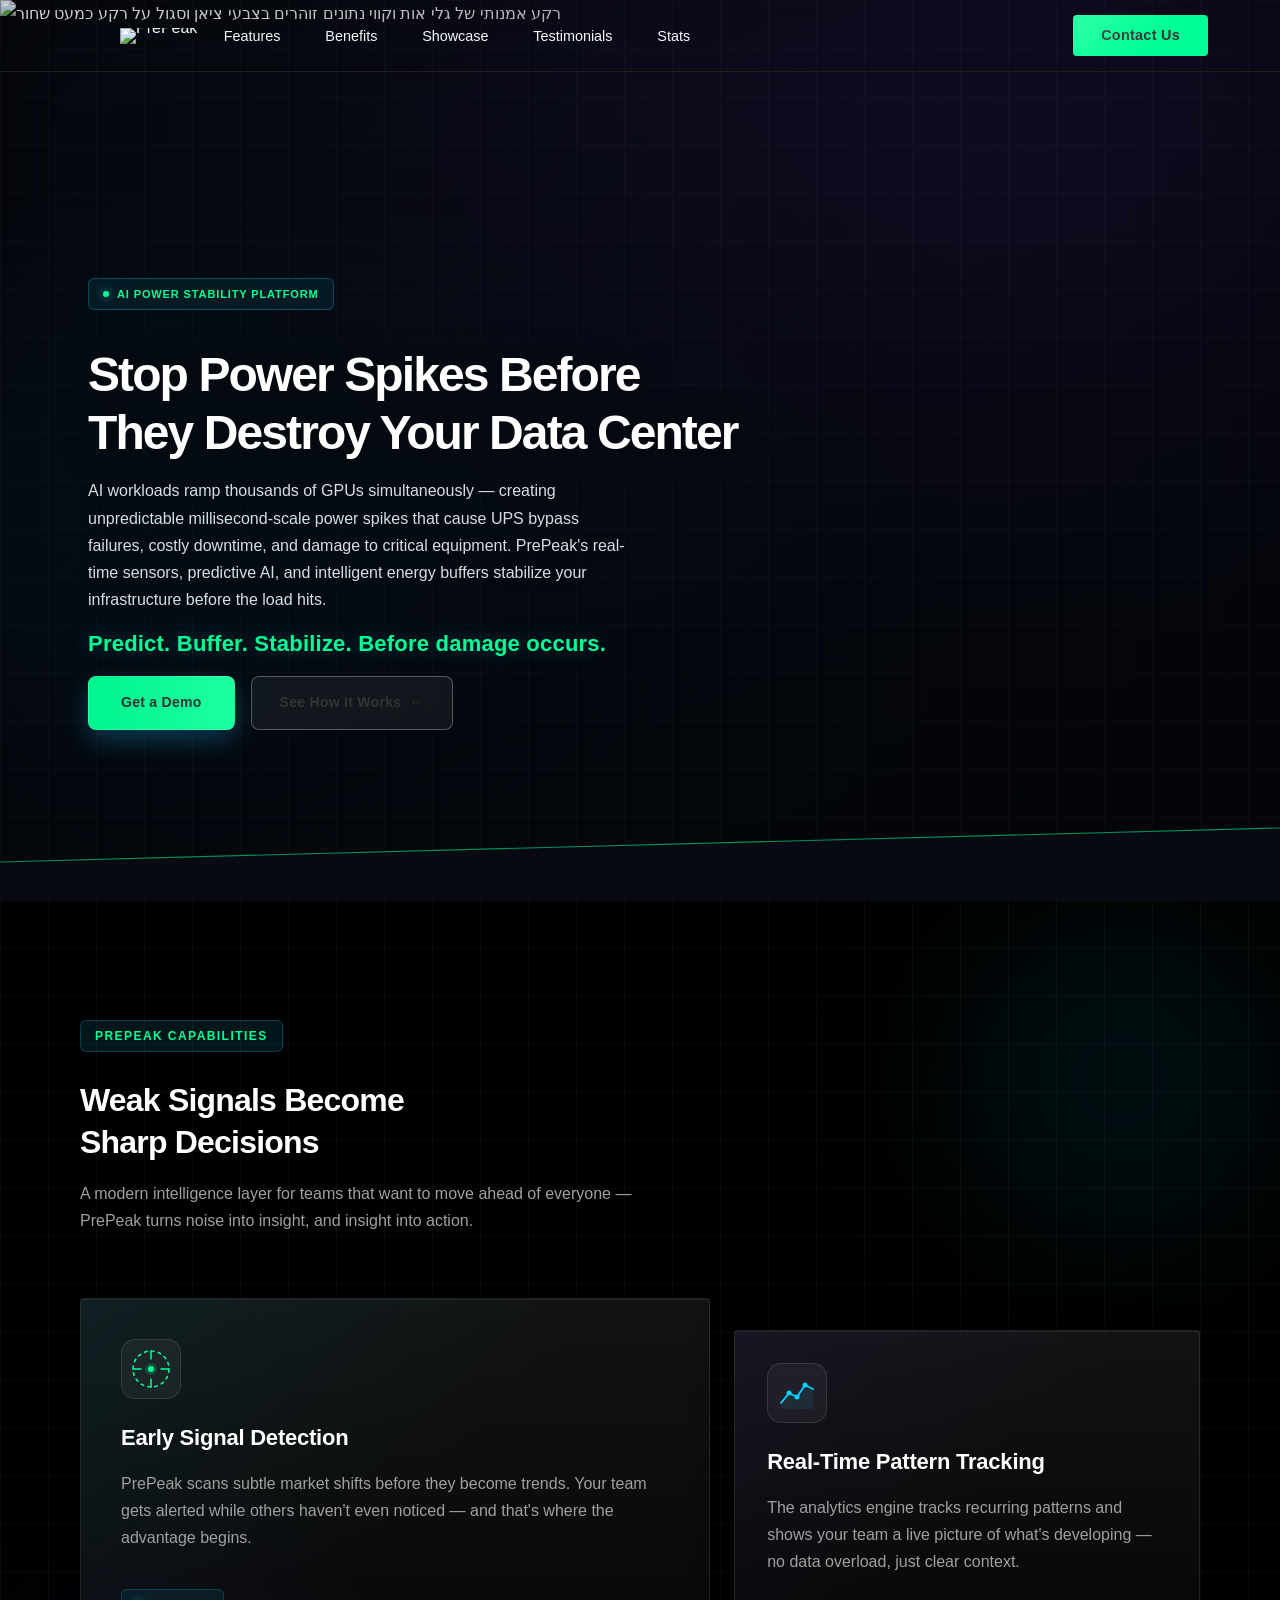
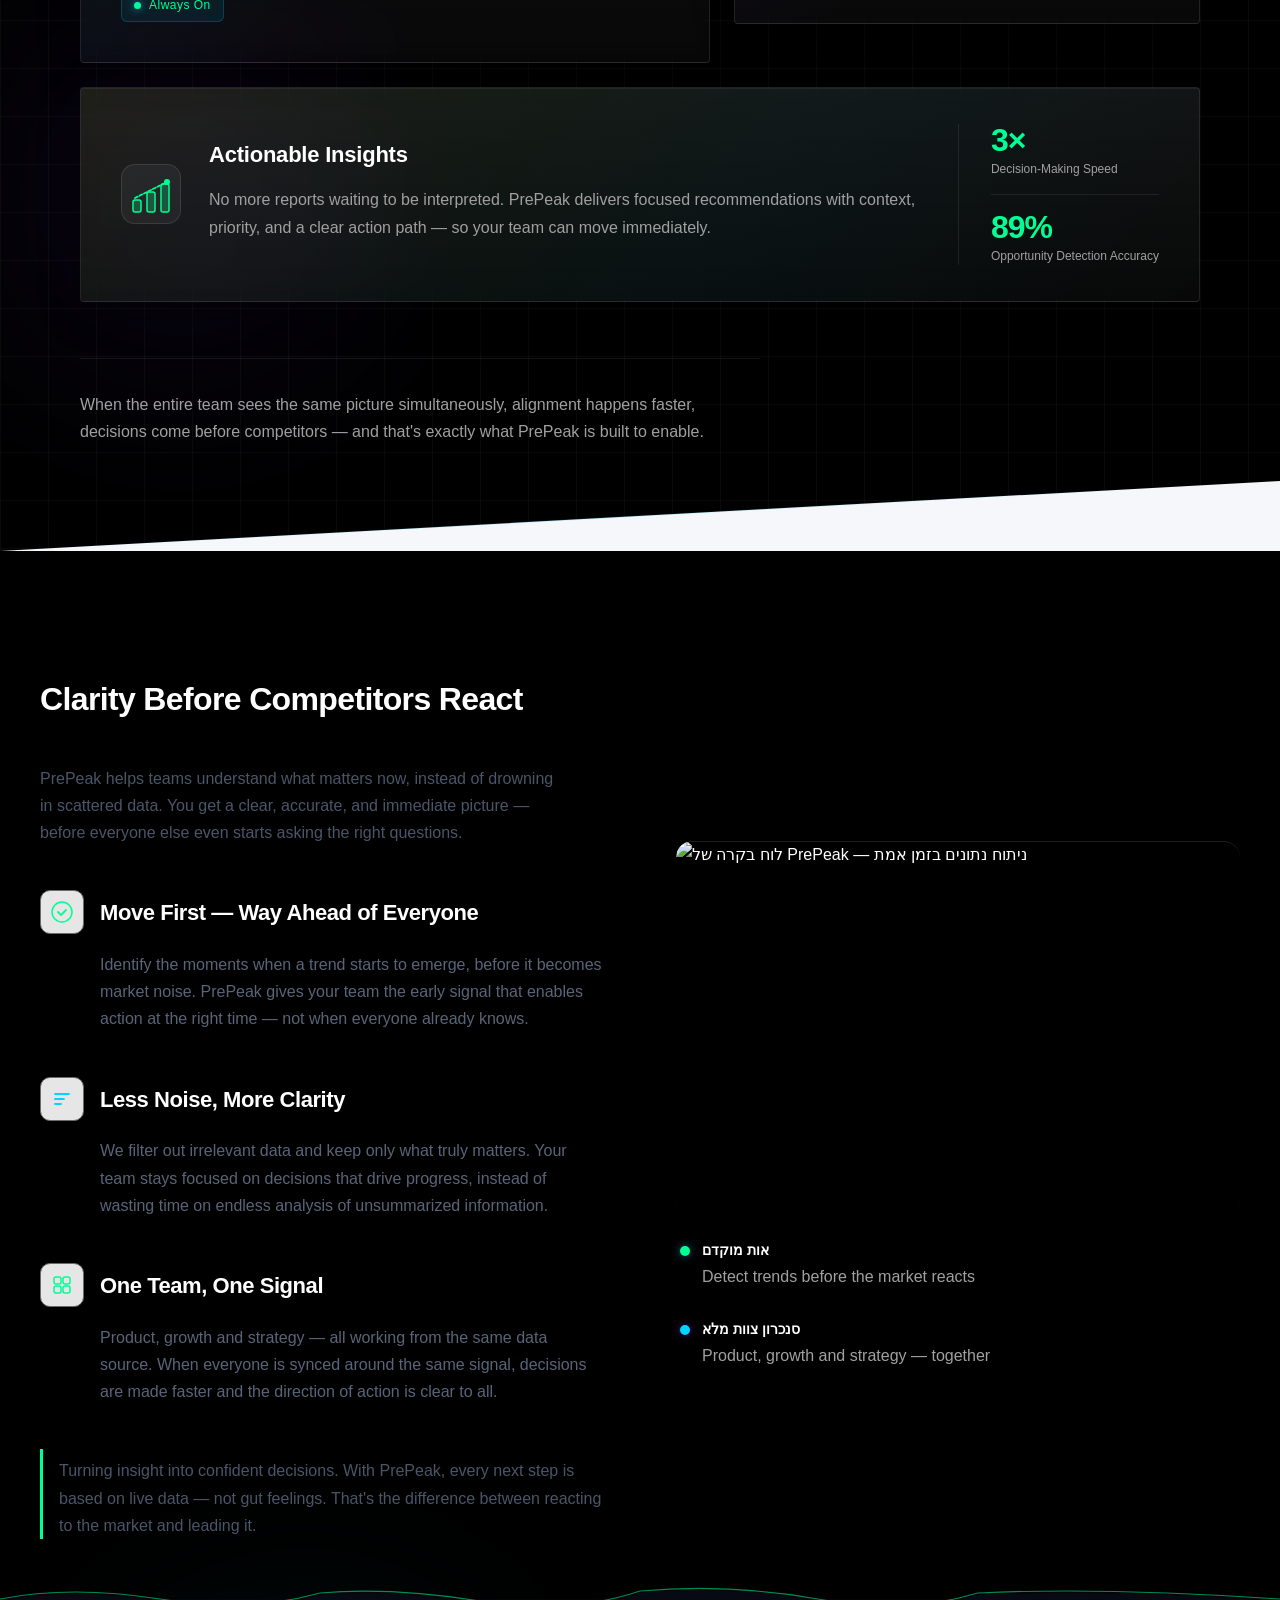
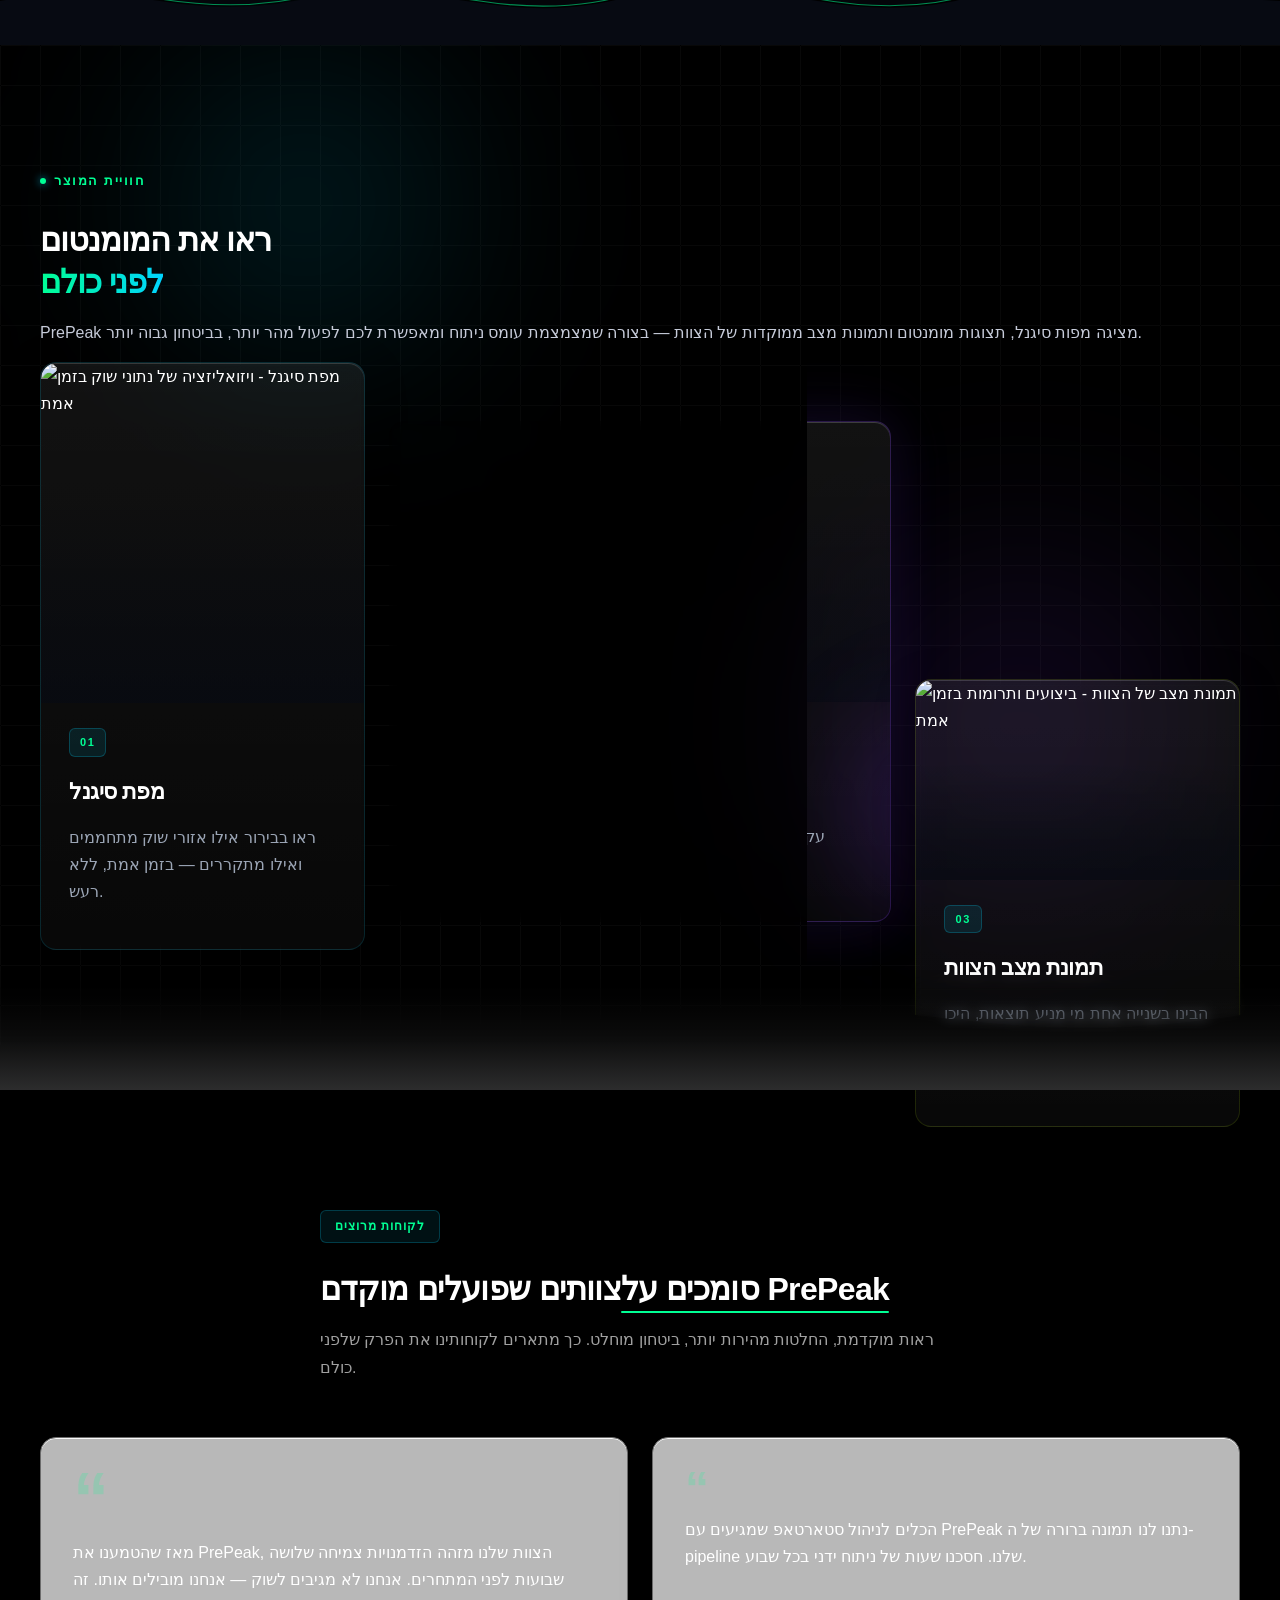
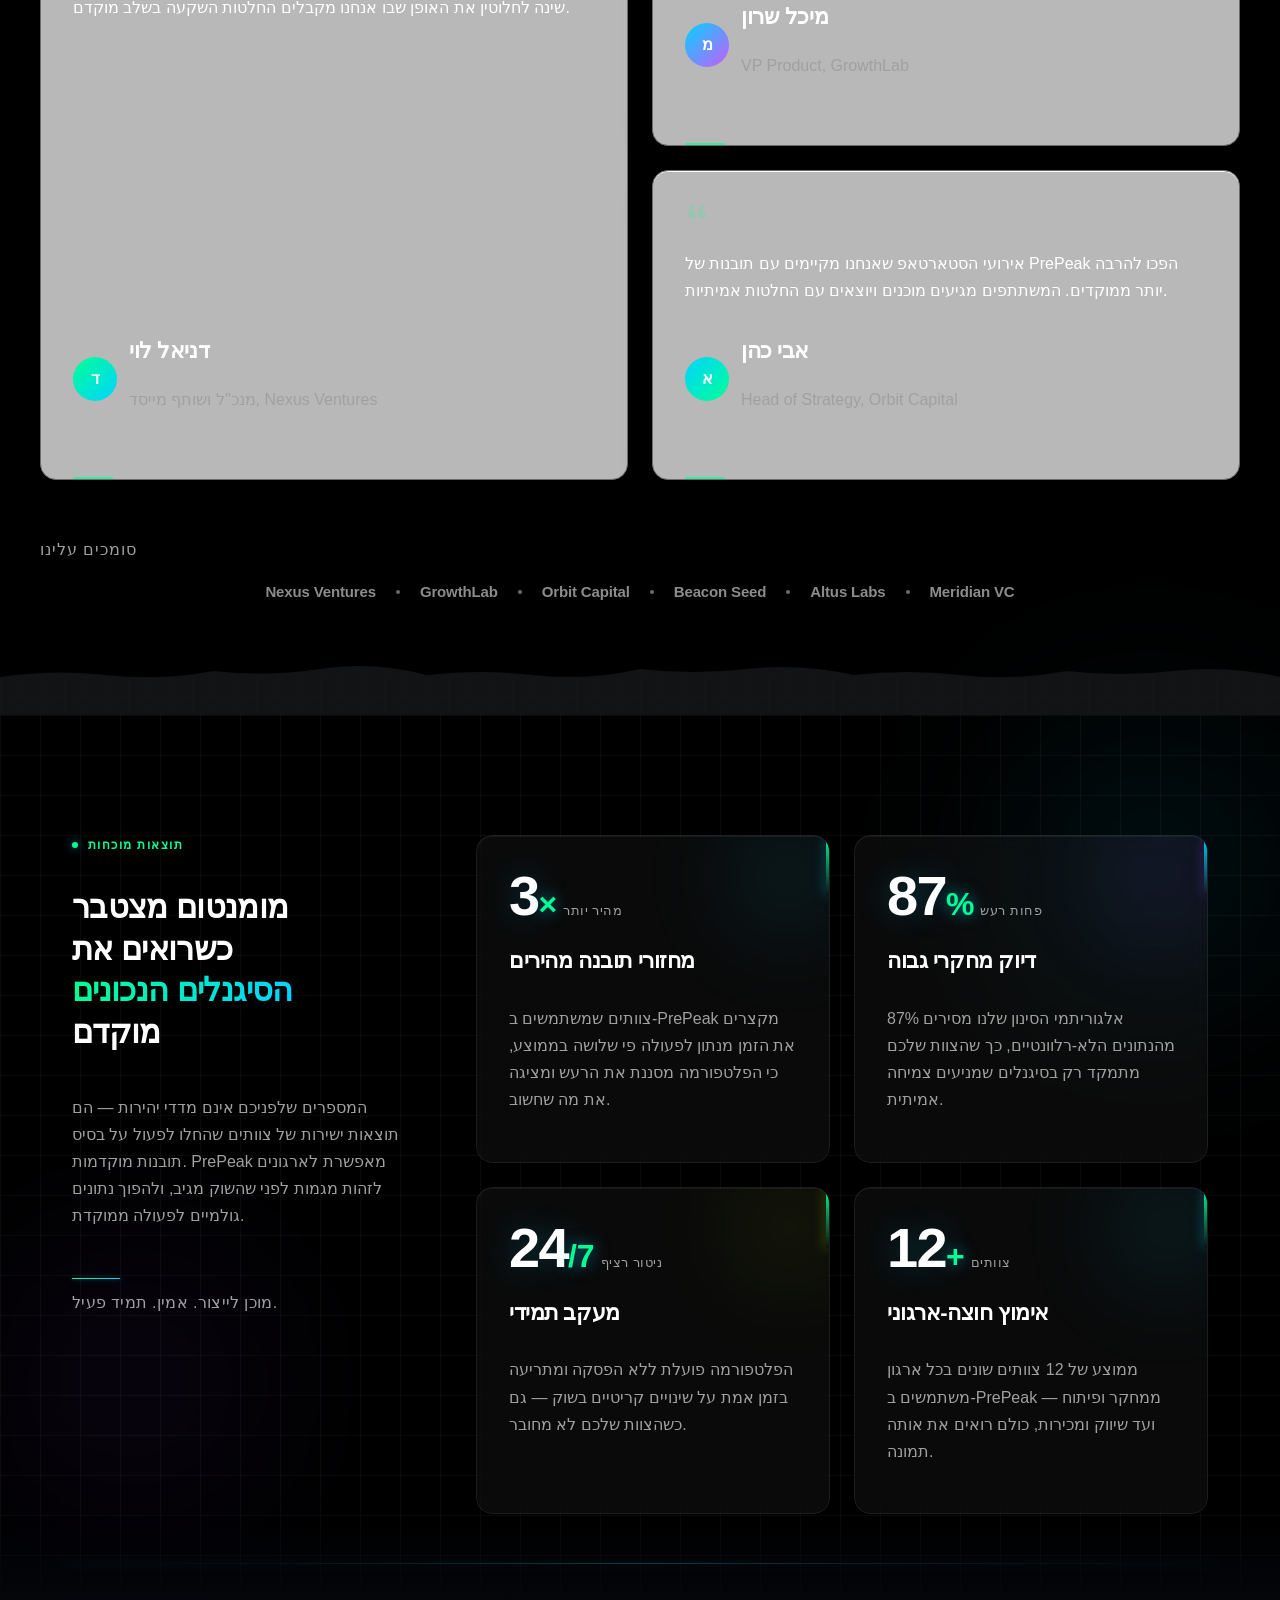
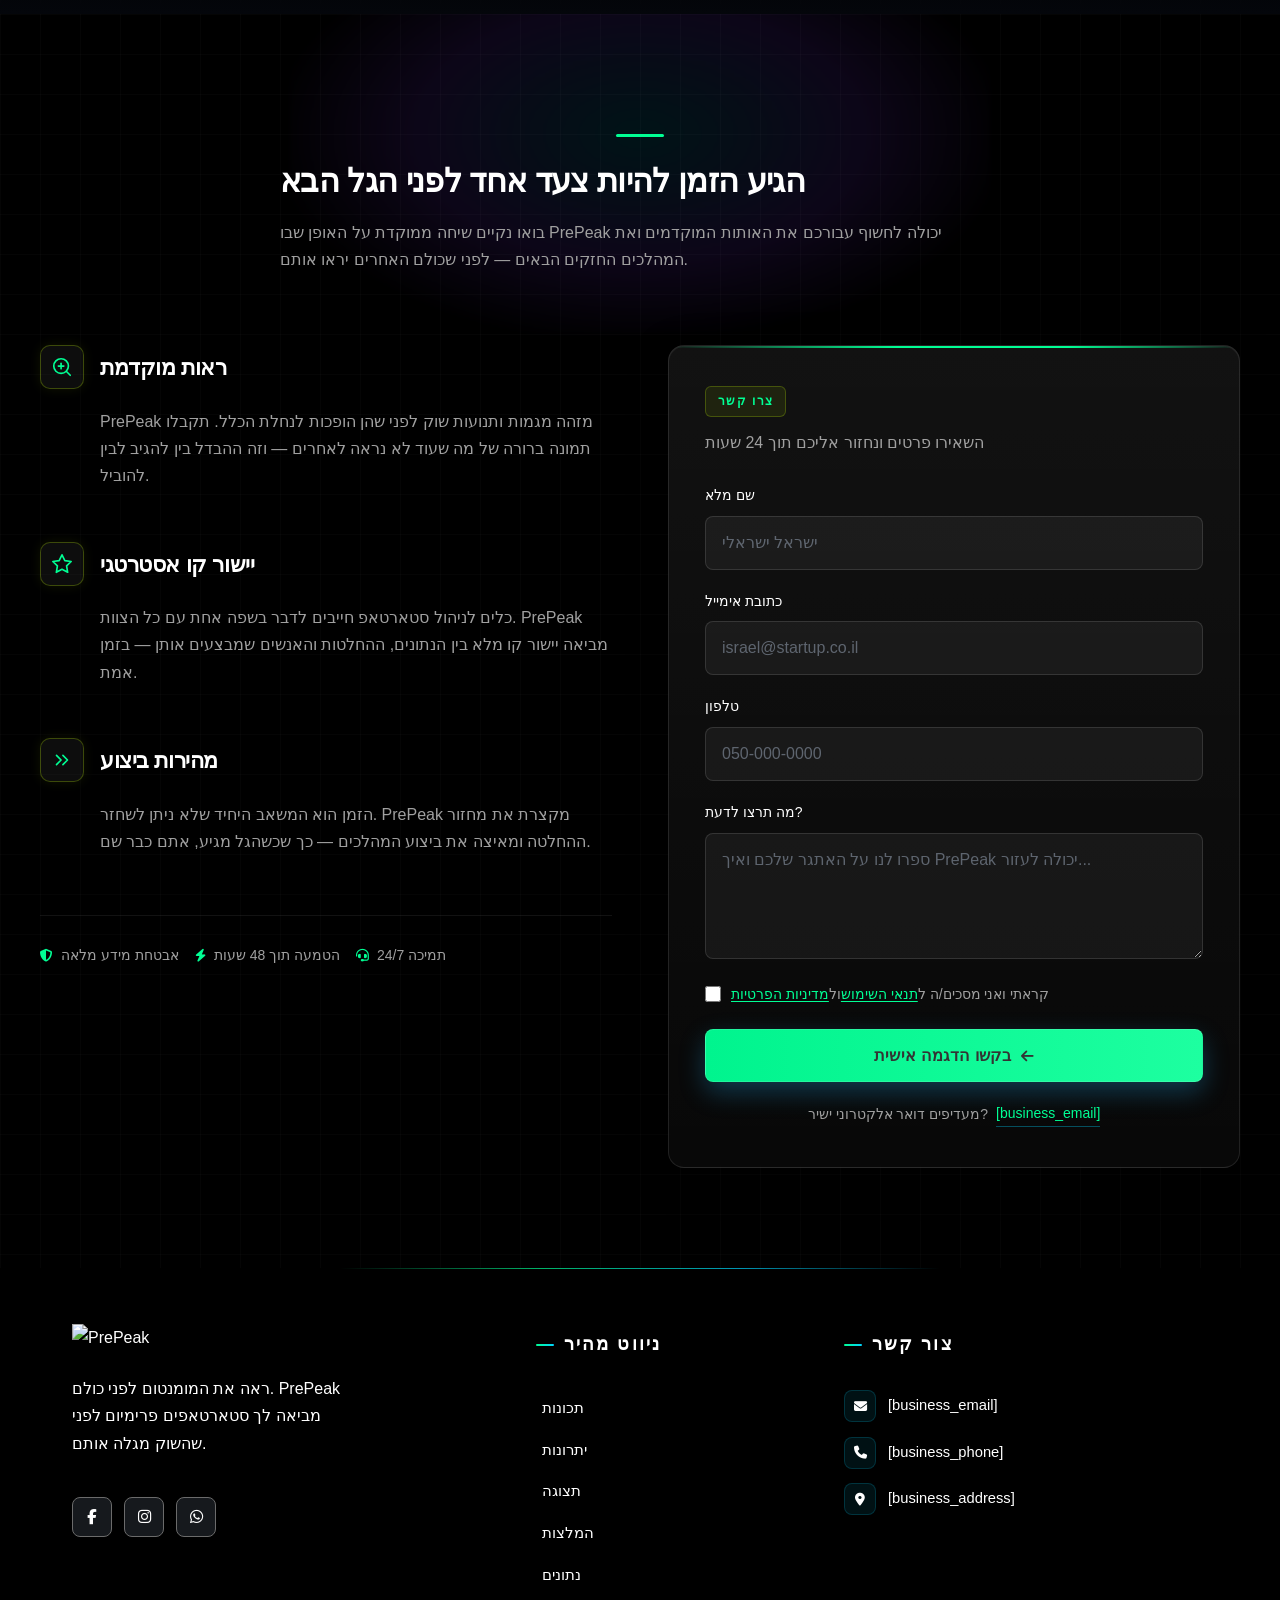
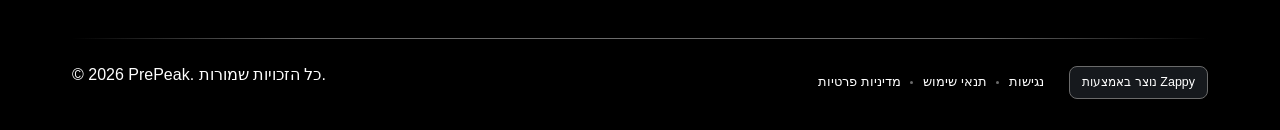
==== commit 5bbfbe9c: "Background sync: Progressive GitHub Sync" ====
--- a/public/index.html
+++ b/public/index.html
@@ -1 +1 @@
-<!doctype html><html dir="ltr" lang="he"><head><meta charset="UTF-8"><meta content="width=device-width,initial-scale=1" name="viewport"><meta content="index, follow" name="robots"><title>PrePeak — PrePeak</title><meta content="A modern startup seeking a landing page to showcase their product or service. The brand identity leans toward a contemporary, innovative aesthetic typical of te" name="description"><meta content="PrePeak, השקעות בסטארטאפים בשלב מוקדם, אירועי סטארטאפ בישראל, כלים לניהול סטארטאפ" name="keywords"><link href="/assets/favicon.ico" rel="icon" type="image/x-icon"><link href="/assets/favicon-16x16.png" rel="icon" type="image/png" sizes="16x16"><link href="/assets/favicon-32x32.png" rel="icon" type="image/png" sizes="32x32"><link href="/assets/favicon-48x48.png" rel="icon" type="image/png" sizes="48x48"><link href="/assets/favicon-192x192.png" rel="icon" type="image/png" sizes="192x192"><link href="/assets/favicon-512x512.png" rel="icon" type="image/png" sizes="512x512"><link href="/assets/apple-touch-icon.png" rel="apple-touch-icon"><script>!function(){"use strict";var t="e3b10b4e-b848-44c6-b433-0283335c695a",e="https://api.zappy5.com/api/analytics/track",a=18e5,n=2592e6,o=!0,i=!0,r=!0;var s=function(){var e="zappy_visitor_"+t,a=null;try{if(a=localStorage.getItem(e)){var o=JSON.parse(a),i=Date.now();if(i-o.created<n)return o.lastSeen=i,localStorage.setItem(e,JSON.stringify(o)),o.id}}catch(t){console.warn("Zappy Analytics: LocalStorage not available")}var r="zv_"+Date.now()+"_"+Math.random().toString(36).substr(2,9);try{localStorage.setItem(e,JSON.stringify({id:r,created:Date.now(),lastSeen:Date.now()}))}catch(t){}return r}(),c=function(){var e="zappy_session_"+t,n=null;try{if(n=sessionStorage.getItem(e)){var o=JSON.parse(n),i=Date.now();if(i-o.timestamp<a)return o.timestamp=i,sessionStorage.setItem(e,JSON.stringify(o)),o.id}}catch(t){console.warn("Zappy Analytics: SessionStorage not available")}var r="zs_"+Date.now()+"_"+Math.random().toString(36).substr(2,9);try{sessionStorage.setItem(e,JSON.stringify({id:r,timestamp:Date.now()}))}catch(t){}return r}();function l(a,n){n=n||{};var o={website_id:t,event_type:a,page_path:window.location.pathname,referrer:document.referrer||"direct",visitor_id:s,session_id:c,metadata:n};if(navigator.sendBeacon){var i=new Blob([JSON.stringify(o)],{type:"application/json"});navigator.sendBeacon(e,i)}else fetch(e,{method:"POST",headers:{"Content-Type":"application/json"},body:JSON.stringify(o),keepalive:!0}).catch(function(t){console.warn("Zappy Analytics: Failed to track event",t)})}o&&l("pageview",{title:document.title,url:window.location.href}),i&&document.addEventListener("click",function(t){var e=t.target;if("BUTTON"===e.tagName||e.closest("button")){var a="BUTTON"===e.tagName?e:e.closest("button");l("click",{element:"button",text:a.textContent.trim().substring(0,100),id:a.id||null,class:a.className||null})}else if("A"===e.tagName||e.closest("a")){var n="A"===e.tagName?e:e.closest("a");l("navigation",{element:"link",text:n.textContent.trim().substring(0,100),href:n.href,external:n.hostname!==window.location.hostname})}},!0),r&&document.addEventListener("submit",function(t){var e=t.target;l("form_submit",{form_id:e.id||null,form_name:e.name||null,form_action:e.action||null,form_method:e.method||"GET"})},!0);var m=Date.now();window.addEventListener("beforeunload",function(){l("page_unload",{time_on_page:Math.floor((Date.now()-m)/1e3),page_path:window.location.pathname})}),window.zappyAnalytics={track:l,getVisitorId:function(){return s},getSessionId:function(){return c}}}()</script><meta content="PrePeak — PrePeak" property="og:title"><meta content="A modern startup seeking a landing page to showcase their product or service. The brand identity leans toward a contemporary, innovative aesthetic typical of te" property="og:description"><meta content="website" property="og:type"><meta content="he_IL" property="og:locale"><meta content="summary_large_image" name="twitter:card"><meta content="PrePeak — PrePeak" name="twitter:title"><meta content="A modern startup seeking a landing page to showcase their product or service. The brand identity leans toward a contemporary, innovative aesthetic typical of te" name="twitter:description"><link href="https://cdnjs.cloudflare.com/ajax/libs/font-awesome/6.4.0/css/all.min.css" rel="stylesheet"><link href="/assets/favicon.ico" rel="icon" type="image/x-icon"><link href="/assets/favicon-16x16.png" rel="icon" type="image/png" sizes="16x16"><link href="/assets/favicon-32x32.png" rel="icon" type="image/png" sizes="32x32"><link href="/assets/favicon-48x48.png" rel="icon" type="image/png" sizes="48x48"><link href="/assets/favicon-192x192.png" rel="icon" type="image/png" sizes="192x192"><link href="/assets/favicon-512x512.png" rel="icon" type="image/png" sizes="512x512"><link href="/assets/apple-touch-icon.png" rel="apple-touch-icon"><link href="https://cdn.jsdelivr.net/npm/vanilla-cookieconsent@3/dist/cookieconsent.css" rel="stylesheet"><script src="https://cdn.jsdelivr.net/npm/vanilla-cookieconsent@3/dist/cookieconsent.umd.js"></script><script src="https://cdn.jsdelivr.net/gh/mickidum/acc_toolbar/acctoolbar/acctoolbar.min.js"></script><link href="/styles.css" rel="stylesheet"><style id="zappy-dropdown-submenu-styles">#navMenu li:has(.sub-menu),.nav-menu li:has(.sub-menu),.navbar li:has(.sub-menu),nav li:has(.sub-menu){position:relative}#navMenu .sub-menu,.nav-menu .sub-menu,.navbar .sub-menu,nav .sub-menu{display:block!important;position:absolute!important;top:100%;left:0;min-width:220px;background:#fff;border-radius:8px;box-shadow:0 8px 25px rgba(0,0,0,.15);padding:8px 0;opacity:0;visibility:hidden;transform:translateY(10px);transition:all .3s ease;z-index:1000;list-style:none;pointer-events:none}#navMenu li:hover>.sub-menu,.nav-menu li:hover>.sub-menu,.navbar li:hover>.sub-menu,nav li:hover>.sub-menu{opacity:1!important;visibility:visible!important;transform:translateY(0)!important;pointer-events:auto!important}.sub-menu li{list-style:none;margin:0;padding:0}.sub-menu a{display:block!important;padding:10px 16px!important;color:var(--text-dark,#333)!important;font-weight:500;text-decoration:none;white-space:nowrap;transition:background-color .2s}.sub-menu a:hover{background-color:#f5f5f5}[dir=rtl] .nav-menu .sub-menu,[dir=rtl] .navbar .sub-menu,[dir=rtl] nav .sub-menu,html[lang=ar] .nav-menu .sub-menu,html[lang=ar] .navbar .sub-menu,html[lang=ar] nav .sub-menu,html[lang=he] .nav-menu .sub-menu,html[lang=he] .navbar .sub-menu,html[lang=he] nav .sub-menu{left:auto!important;right:0!important}.sub-menu:empty,.sub-menu:not(:has(li)):not(:has(> a)),.sub-menu:not(:has(li:not(.zappy-hidden-menu-item))):not(:has(> a)){display:none!important;opacity:0!important;visibility:hidden!important;pointer-events:none!important}li:has(.menu-group-title):hover>.sub-menu{opacity:1!important;visibility:visible!important;transform:translateY(0)!important;pointer-events:auto!important}#navMenu>li>.menu-group-title,.nav-menu>li>.menu-group-title{display:inline-block;padding:.5rem 1rem;cursor:default;user-select:none}@media (max-width:768px){#navMenu .sub-menu,.nav-menu .sub-menu,.navbar .sub-menu,nav .sub-menu{position:static!important;transform:none!important;box-shadow:none!important;background:0 0!important;max-height:0;overflow:hidden;opacity:0;visibility:hidden;transition:max-height .3s ease,opacity .3s ease;padding:0!important;border-radius:0!important}.sub-menu.mobile-expanded{max-height:60vh!important;overflow-y:auto!important;opacity:1!important;visibility:visible!important;padding:8px 0 8px 16px!important}[dir=rtl] .sub-menu.mobile-expanded,html[lang=he] .sub-menu.mobile-expanded{padding:8px 16px 8px 0!important}#navMenu li:hover>.sub-menu,.nav-menu li:hover>.sub-menu,.navbar li:hover>.sub-menu,nav li:hover>.sub-menu{opacity:0;visibility:hidden;pointer-events:none}#navMenu li>.sub-menu.mobile-expanded,.nav-menu li>.sub-menu.mobile-expanded,.navbar li>.sub-menu.mobile-expanded,nav li>.sub-menu.mobile-expanded{opacity:1!important;visibility:visible!important;pointer-events:auto!important}#navMenu li:has(.sub-menu),.nav-menu li:has(.sub-menu),.navbar li:has(.sub-menu),nav li:has(.sub-menu){display:flex!important;flex-wrap:wrap!important;align-items:center!important;position:relative!important;min-height:44px!important}#navMenu li:has(.sub-menu)>a,.nav-menu li:has(.sub-menu)>a,.navbar li:has(.sub-menu)>a,nav li:has(.sub-menu)>a{flex:1!important;min-width:0!important}#navMenu li:has(.sub-menu)>.menu-group-title,.nav-menu li:has(.sub-menu)>.menu-group-title,.navbar li:has(.sub-menu)>.menu-group-title,nav li:has(.sub-menu)>.menu-group-title{flex:1!important;min-width:0!important;padding:0!important;line-height:inherit!important}#navMenu li:has(.sub-menu)>.sub-menu,.nav-menu li:has(.sub-menu)>.sub-menu,.navbar li:has(.sub-menu)>.sub-menu,nav li:has(.sub-menu)>.sub-menu{flex-basis:100%!important;width:100%!important}#navMenu li:has(.sub-menu)>a [class*=arrow],#navMenu li:has(.sub-menu)>a [class*=chevron],.nav-menu li:has(.sub-menu)>a .fa-angle-down,.nav-menu li:has(.sub-menu)>a .fa-chevron-down,.nav-menu li:has(.sub-menu)>a [class*=arrow],.nav-menu li:has(.sub-menu)>a [class*=chevron],nav li:has(.sub-menu)>a [class*=arrow],nav li:has(.sub-menu)>a [class*=chevron]{display:none!important;visibility:hidden!important}.mobile-submenu-toggle{display:flex!important;align-items:center!important;justify-content:center!important;width:44px!important;height:auto!important;background:0 0!important;border:none!important;cursor:pointer!important;color:var(--text-light)!important;position:static!important;flex-shrink:0!important;align-self:stretch!important;z-index:2!important;padding:0!important;margin:0!important}.mobile-submenu-toggle::after{content:''!important;width:0!important;height:0!important;border-left:6px solid transparent!important;border-right:6px solid transparent!important;border-top:7px solid currentColor!important;transition:transform .3s ease!important}.mobile-submenu-toggle.expanded::after{transform:rotate(180deg)!important}.sub-menu a{padding:10px 0!important;display:block!important;color:var(--text-light)!important}.navbar .sub-menu li a,.zappy-products-dropdown .sub-menu a,nav.navbar .sub-menu li a{color:var(--text-light)!important}}@media (min-width:769px){.mobile-submenu-toggle{display:none!important}}</style><style id="mobile-lang-menu-deployed-css">@media (max-width:768px){.lang-switcher,.nav-container .lang-switcher,.nav-cta-container .lang-switcher,.nav-ecommerce-icons .lang-switcher,.nav-icons-left .lang-switcher,.navbar .lang-switcher,.navbar .nav-cta-container .lang-switcher{display:none!important}.mobile-lang-menu{width:100%;border-top:1px solid rgba(128,128,128,.2);padding:8px 0 0 0;margin-top:8px}.mobile-lang-toggle{display:flex!important;align-items:center;justify-content:space-between;width:100%;padding:12px 16px;background:0 0;border:none;cursor:pointer;font-size:15px;color:inherit;font-family:inherit}.mobile-lang-toggle::after{content:'';display:inline-block;width:8px;height:8px;border-right:2px solid currentColor;border-bottom:2px solid currentColor;transform:rotate(45deg);transition:transform .3s ease;margin-left:8px}.mobile-lang-toggle.expanded::after{transform:rotate(-135deg)}.mobile-lang-options{max-height:0;overflow:hidden;transition:max-height .3s ease}.mobile-lang-options.expanded{max-height:300px}.mobile-lang-option{display:flex!important;align-items:center;gap:10px;padding:10px 24px;text-decoration:none;color:inherit;font-size:14px;font-family:inherit}.mobile-lang-option:hover{background:rgba(128,128,128,.1)}.mobile-lang-option.active{font-weight:600;opacity:.7;pointer-events:none}.mobile-lang-option img{width:20px;height:20px;border-radius:50%}}@media (min-width:769px){.mobile-lang-menu{display:none!important}}</style><style id="zappy-widget-visibility">#mic-access-tool-box,#mic-access-tool-general-button,#mic-init-access-tool #mic-access-tool-box,#mic-init-access-tool #mic-access-tool-general-button,#mic-init-access-tool .mic-access-tool-general-button,._access-icon,._access-menu,.mic-access-tool-box,.mic-access-tool-general-button,div[id*=mic-access-tool-box]{display:none!important;visibility:hidden!important;opacity:0!important;pointer-events:none!important}</style></head><body><nav class="navbar" dir="ltr"><button class="mobile-toggle" aria-label="Menu" id="mobileToggle"><svg viewBox="0 0 24 24" fill="none" height="24" width="24" class="hamburger-icon"><path d="M3 12h18M3 6h18M3 18h18" stroke="currentColor" stroke-width="2" stroke-linecap="round"></path></svg><svg viewBox="0 0 24 24" fill="none" height="24" width="24" class="close-icon" style="display:none"><path d="M18 6L6 18M6 6l12 12" stroke="currentColor" stroke-width="2" stroke-linecap="round"></path></svg></button><button class="phone-header-btn" aria-label="Call" data-phone="[business_phone]"><svg viewBox="0 0 24 24" fill="currentColor" height="20" width="20"><path d="M22 16.92v3a2 2 0 0 1-2.18 2 19.79 19.79 0 0 1-8.63-3.07 19.5 19.5 0 0 1-6-6 19.79 19.79 0 0 1-3.07-8.67A2 2 0 0 1 4.11 2h3a2 2 0 0 1 2 1.72 12.84 12.84 0 0 0 .7 2.81 2 2 0 0 1-.45 2.11L8.09 9.91a16 16 0 0 0 6 6l1.27-1.27a2 2 0 0 1 2.11-.45 12.84 12.84 0 0 0 2.81.7A2 2 0 0 1 22 16.92z"></path></svg></button><div class="nav-container"><div class="nav-right-group"><div class="nav-brand"><a href="/" class="logo-link"><img alt="PrePeak" src="/assets/prepeak-general-logo.webp" class="logo"></a></div><ul class="nav-menu" id="navMenu"><li><a href="#features">Features</a></li><li><a href="#benefits">Benefits</a></li><li><a href="#showcase">Showcase</a></li><li><a href="#testimonials">Testimonials</a></li><li><a href="#stats">Stats</a></li></ul></div><div class="nav-cta-container"><a href="#contact" class="nav-cta-btn">Contact Us</a></div></div></nav><script>window.addEventListener("load",function(){const e=document.querySelector(".navbar, nav, header");if(!e)return void console.log("[Navbar] Navbar element not found");let t=document.getElementById("mobileToggle")||document.querySelector(".mobile-toggle")||document.querySelector(".hamburger")||document.querySelector(".hamburger-menu")||document.querySelector(".menu-toggle")||document.querySelector(".burger-menu")||document.querySelector('[aria-label="Menu"]')||document.querySelector('[aria-label="תפריט"]');const o=document.querySelector(".phone-header-btn"),n=window.getComputedStyle(e);let r=n.backgroundColor;if(console.log("[Navbar] Initial navbar background:",r),"transparent"===r||"rgba(0, 0, 0, 0)"===r||r.startsWith("rgba")&&r.includes(", 0)")){const e=n.backgroundImage;if(e&&"none"!==e)console.log("[Navbar] Navbar has background image/gradient, using dark text"),r="rgb(240, 240, 240)";else{const e=window.getComputedStyle(document.body).backgroundColor;console.log("[Navbar] Navbar transparent, using body background:",e),r=e}}const i=r.match(/\d+/g);if(i&&i.length>=3){const e=(.299*parseInt(i[0])+.587*parseInt(i[1])+.114*parseInt(i[2]))/255;console.log("[Navbar] Mobile button colors preserved from Claude CSS (luminance:",e.toFixed(2)+")");const n=document.createElement("style");n.id="zappy-mobile-nav-fix";document.documentElement.lang;document.documentElement.dir,n.textContent='\n        /* Hide mobile buttons on desktop, show only on mobile */\n        @media (min-width: 769px) {\n          .mobile-toggle,\n          .phone-header-btn {\n            display: none !important;\n          }\n        }\n        \n        /* Show and position mobile buttons correctly on mobile */\n        @media (max-width: 768px) {\n          .mobile-toggle,\n          .phone-header-btn {\n            position: absolute !important;\n            top: 50% !important;\n            transform: translateY(-50%) !important;\n            z-index: 1001 !important;\n            display: flex !important;\n            align-items: center !important;\n            justify-content: center !important;\n            width: 36px !important;\n            height: 36px !important;\n            border-radius: 50% !important;\n            border: none !important;\n            cursor: pointer !important;\n            padding: 6px !important;\n            background: none !important;\n            color: var(--nav-text, var(--text-light)) !important;\n          }\n          \n          /* LTR positioning (default): hamburger LEFT, phone RIGHT */\n          html:not([dir="rtl"]):not([lang="he"]):not([lang="ar"]) .mobile-toggle,\n          html[dir="ltr"] .mobile-toggle {\n            left: 12px !important;\n            right: auto !important;\n          }\n          html:not([dir="rtl"]):not([lang="he"]):not([lang="ar"]) .phone-header-btn,\n          html[dir="ltr"] .phone-header-btn {\n            right: 12px !important;\n            left: auto !important;\n          }\n          \n          /* RTL positioning: hamburger RIGHT, phone LEFT */\n          html[dir="rtl"] .mobile-toggle,\n          html[lang="he"] .mobile-toggle,\n          html[lang="ar"] .mobile-toggle {\n            right: 12px !important;\n            left: auto !important;\n          }\n          html[dir="rtl"] .phone-header-btn,\n          html[lang="he"] .phone-header-btn,\n          html[lang="ar"] .phone-header-btn {\n            left: 12px !important;\n            right: auto !important;\n          }\n          \n          /* CRITICAL: Ensure nav-container has min-height on mobile */\n          /* All children are positioned absolutely/fixed on mobile, so height:auto collapses to 0 */\n          .nav-container {\n            min-height: 70px !important;\n            position: relative !important;\n          }\n          \n          /* Ensure SVG icons are properly sized and inherit color */\n          .mobile-toggle svg,\n          .phone-header-btn svg {\n            width: 24px !important;\n            height: 24px !important;\n            /* Don\'t force display - let JavaScript control hamburger/close toggle */\n          }\n          \n          /* Reset nav-cta-container on mobile - remove desktop box-shadow/padding */\n          /* that creates a visible ghost box when CTA button is hidden */\n          .nav-cta-container {\n            box-shadow: none !important;\n            padding: 0 !important;\n          }\n          \n          /* Hide nav-cta-container entirely on mobile when there\'s no lang-switcher */\n          /* (only the CTA button is inside, and it\'s hidden on mobile) */\n          .nav-cta-container:not(:has(.lang-switcher)) {\n            display: none !important;\n          }\n          \n          /* CRITICAL: Prevent hero image fade gradient from bleeding over headline text */\n          /* The .image-fade-gradient has bottom: -30px (extends below parent) */\n          /* On mobile stacked layout, this overlaps the h1 text below the image */\n          .hero-image-column {\n            overflow: hidden !important;\n          }\n          .image-fade-gradient {\n            bottom: 0 !important;\n          }\n          \n          /* Hide desktop language switcher on mobile - hamburger menu handles it */\n          /* High specificity to override stored CSS */\n          .lang-switcher,\n          .nav-cta-container .lang-switcher,\n          .nav-container .lang-switcher,\n          .navbar .lang-switcher,\n          .navbar .nav-cta-container .lang-switcher {\n            display: none !important;\n          }\n        }\n      ';const r=document.getElementById("zappy-mobile-nav-fix");r&&r.remove(),document.head.appendChild(n),console.log("[Navbar] Critical CSS injected for mobile nav positioning");const l=window.innerWidth<=768;if(t){const e=t.querySelector(".hamburger-icon"),o=t.querySelector(".close-icon");e&&(e.style.setProperty("width","24px","important"),e.style.setProperty("height","24px","important"),e.style.setProperty("display","block","important")),o&&(o.style.setProperty("width","24px","important"),o.style.setProperty("height","24px","important"),o.style.setProperty("display","none","important")),l?(t.style.setProperty("position","absolute","important"),t.style.setProperty("top","50%","important"),t.style.setProperty("transform","translateY(-50%)","important"),t.style.setProperty("z-index","1001","important"),t.style.removeProperty("left"),t.style.removeProperty("right"),console.log("[Navbar] Mobile toggle positioning applied (mobile viewport)")):(t.style.removeProperty("position"),t.style.removeProperty("top"),t.style.removeProperty("transform"),t.style.removeProperty("z-index"),t.style.removeProperty("left"),t.style.removeProperty("right"),console.log("[Navbar] Desktop viewport - cleared mobile toggle inline positioning"))}if(o){const e=o.querySelector("svg");e&&(e.style.width="24px",e.style.height="24px",e.setAttribute("width","24"),e.setAttribute("height","24")),l?(o.style.setProperty("position","absolute","important"),o.style.setProperty("top","50%","important"),o.style.setProperty("transform","translateY(-50%)","important"),o.style.setProperty("z-index","1001","important"),o.style.removeProperty("left"),o.style.removeProperty("right"),console.log("[Navbar] Phone button positioning applied (mobile viewport)")):(o.style.removeProperty("position"),o.style.removeProperty("top"),o.style.removeProperty("transform"),o.style.removeProperty("z-index"),o.style.removeProperty("left"),o.style.removeProperty("right"),console.log("[Navbar] Desktop viewport - cleared phone button inline positioning"))}}else console.log("[Navbar] Could not parse background color:",r);t=document.getElementById("mobileToggle")||document.querySelector(".mobile-toggle")||document.querySelector(".hamburger")||document.querySelector(".hamburger-menu")||document.querySelector(".menu-toggle")||document.querySelector(".burger-menu")||document.querySelector('[aria-label="Menu"]')||document.querySelector('[aria-label="תפריט"]');const l=document.getElementById("navMenu")||document.querySelector(".nav-menu")||document.querySelector(".nav-links")||document.querySelector("nav ul:not(.submenu)");if(!t||!l)return void console.log("[Navbar] Mobile toggle or menu not found:",{toggle:!!t,menu:!!l});l.id||(l.id="navMenu"),console.log("[Navbar] Initializing mobile menu...");const a=t.cloneNode(!0);t.parentNode.replaceChild(a,t),a.addEventListener("click",function(e){e.preventDefault(),e.stopPropagation();const t=this.querySelector(".hamburger-icon"),o=this.querySelector(".close-icon");l.classList.contains("active")?(l.classList.remove("active"),t&&t.style.setProperty("display","block","important"),o&&o.style.setProperty("display","none","important"),document.body.style.overflow="",console.log("[Navbar] Menu closed")):(l.classList.add("active"),t&&t.style.setProperty("display","none","important"),o&&o.style.setProperty("display","block","important"),document.body.style.overflow="hidden",console.log("[Navbar] Menu opened"))}),l.querySelectorAll("a").forEach(function(e){e.addEventListener("click",function(){if("#"===this.getAttribute("href"))return;const e=a.querySelector(".hamburger-icon"),t=a.querySelector(".close-icon");l.classList.remove("active"),e&&e.style.setProperty("display","block","important"),t&&t.style.setProperty("display","none","important"),document.body.style.overflow="",console.log("[Navbar] Menu closed (link clicked)")})});var s=l.querySelectorAll(".dropdown-toggle");s.forEach(function(e){e.addEventListener("click",function(e){e.preventDefault(),e.stopPropagation();var t=this.closest(".nav-dropdown");t&&(t.parentNode.querySelectorAll(".nav-dropdown.open").forEach(function(e){e!==t&&e.classList.remove("open")}),t.classList.toggle("open"),console.log("[Navbar] Dropdown toggled:",t.classList.contains("open")?"open":"closed"))})}),document.addEventListener("click",function(e){e.target.closest(".nav-dropdown")||document.querySelectorAll(".nav-dropdown.open").forEach(function(e){e.classList.remove("open")})}),console.log("[Navbar] Dropdown handlers initialized for "+s.length+" dropdowns"),o&&o.addEventListener("click",function(){const e=document.querySelectorAll('a[href^="tel:"]'),t=e.length>0?e[0].getAttribute("href").replace("tel:",""):"[business_phone]";window.location.href="tel:"+t,console.log("[Navbar] Phone button clicked")}),console.log("[Navbar] Mobile menu initialized successfully");const p=function(){const e=document.querySelector(".whatsapp-float");e&&(window.innerWidth>=769?(e.style.setProperty("display","none","important"),e.style.setProperty("visibility","hidden","important"),e.style.setProperty("opacity","0","important"),e.style.setProperty("pointer-events","none","important"),console.log("[WhatsApp] Button hidden on desktop")):(e.style.removeProperty("display"),e.style.removeProperty("visibility"),e.style.removeProperty("opacity"),e.style.removeProperty("pointer-events"),console.log("[WhatsApp] Button visible on mobile")))};let c;p(),window.addEventListener("resize",function(){clearTimeout(c),c=setTimeout(p,100)})})</script><main><section class="index-hero-section" data-layout-spec="בית-hero" dir="ltr" id="hero" data-hero-type="fullscreen-scrim"><div class="index-hero-bg-wrap"><img alt="רקע אמנותי של גלי אות וקווי נתונים זוהרים בצבעי ציאן וסגול על רקע כמעט שחור" src="/assets/site-index-hero-image-1.webp" data-context="Abstract dark cinematic signal-wave environment for a tech startup called PrePeak. Near-black background (#070A12) with luminous electric cyan and violet glowing chart lines, signal waves, and faint grid structures. Motion-inspired blur streaks suggesting speed and data momentum. Subtle radial glows in cyan and violet. No people, no text, no UI elements — pure abstract data visualization atmosphere." data-placeholder="index-hero-image-1" height="900" width="1440" class="index-hero-bg-img" data-hero-bg="true"></div><div class="index-hero-scrim" aria-hidden="true"></div><div class="index-hero-grid-texture" aria-hidden="true"></div><div class="index-hero-content-wrap"><div class="index-hero-content"><div class="index-hero-badge"><span class="index-hero-badge-dot" aria-hidden="true"></span><span>PrePeak Early Intelligence Platform</span></div><h1 class="index-hero-h1">See the Momentum Before Everyone Else Does</h1><p class="index-hero-body">PrePeak empowers modern teams to identify early patterns, cut through the noise, and act while competitors are still reacting. Analytical sharpness. Execution speed. Real advantage.</p><h3 class="index-hero-h3">Speed. Clarity. Confidence to move first.</h3><div class="index-hero-ctas"><a href="#contact" class="index-hero-btn-primary">Request a Demo</a><a href="#features" class="index-hero-btn-secondary">See How It Works<span aria-hidden="true">←</span></a></div></div></div><div class="index-hero-divider-wrapper"><svg viewBox="0 0 1440 90" xmlns="http://www.w3.org/2000/svg" aria-hidden="true" data-no-icon-edit="true" preserveAspectRatio="none"><path d="M0,90 L0,52 L1440,18 L1440,90 Z" fill="#070A12"></path><path d="M0,52 L1440,18" fill="#070A12" stroke="#00FF94" stroke-width="1.2" opacity="0.55"></path></svg></div></section><section class="index-features-section" data-layout-spec="בית-features" dir="ltr"><div class="index-features-texture" aria-hidden="true"></div><div class="index-features-glow index-features-glow--cyan" aria-hidden="true"></div><div class="index-features-glow index-features-glow--violet" aria-hidden="true"></div><div class="index-features-container"><div class="index-features-header"><span class="index-features-eyebrow">PrePeak Capabilities</span><h2 class="index-features-title">Weak Signals Become<br>Sharp Decisions</h2><p class="index-features-subtitle">A modern intelligence layer for teams that want to move ahead of everyone — PrePeak turns noise into insight, and insight into action.</p></div><div class="index-features-grid"><article class="index-features-card index-features-card--large"><div class="index-features-card-icon-wrap"><svg viewBox="0 0 40 40" xmlns="http://www.w3.org/2000/svg" aria-hidden="true" data-element-type="icon" data-icon-type="svg" fill="none" height="40" width="40" class="index-features-card-icon"><circle cx="20" cy="20" r="18" stroke="var(--primary)" stroke-width="1.5" stroke-dasharray="4 3"></circle><circle cx="20" cy="20" r="6" fill="var(--primary)" fill-opacity="0.18"></circle><circle cx="20" cy="20" r="3" fill="var(--primary)"></circle><line x1="20" x2="20" y1="2" y2="10" stroke="var(--primary)" stroke-linecap="round" stroke-width="1.5"></line><line x1="38" x2="30" y1="20" y2="20" stroke="var(--primary)" stroke-linecap="round" stroke-width="1.5"></line><line x1="20" x2="20" y1="38" y2="30" stroke="var(--primary)" stroke-linecap="round" stroke-width="1.5"></line><line x1="2" x2="10" y1="20" y2="20" stroke="var(--primary)" stroke-linecap="round" stroke-width="1.5"></line></svg></div><div class="index-features-card-content"><h3 class="index-features-card-title">Early Signal Detection</h3><p class="index-features-card-text">PrePeak scans subtle market shifts before they become trends. Your team gets alerted while others haven't even noticed — and that's where the advantage begins.</p><div class="index-features-card-badge"><span class="index-features-badge-dot"></span><span>Always On</span></div></div></article><article class="index-features-card index-features-card--medium"><div class="index-features-card-icon-wrap"><svg viewBox="0 0 40 40" xmlns="http://www.w3.org/2000/svg" aria-hidden="true" data-element-type="icon" data-icon-type="svg" fill="none" height="40" width="40" class="index-features-card-icon"><polyline points="4,30 12,20 20,24 28,12 36,16" fill="none" stroke="var(--secondary)" stroke-linecap="round" stroke-linejoin="round" stroke-width="1.8"></polyline><circle cx="12" cy="20" r="2.5" fill="var(--secondary)"></circle><circle cx="20" cy="24" r="2.5" fill="var(--secondary)"></circle><circle cx="28" cy="12" r="2.5" fill="var(--secondary)"></circle><path d="M4,30 L12,20 L20,24 L28,12 L36,16 L36,36 L4,36 Z" fill="var(--secondary)" fill-opacity="0.08"></path></svg></div><div class="index-features-card-content"><h3 class="index-features-card-title">Real-Time Pattern Tracking</h3><p class="index-features-card-text">The analytics engine tracks recurring patterns and shows your team a live picture of what's developing — no data overload, just clear context.</p></div></article><article class="index-features-card index-features-card--wide"><div class="index-features-card-wide-inner"><div class="index-features-card-icon-wrap index-features-card-icon-wrap--wide"><svg viewBox="0 0 44 44" xmlns="http://www.w3.org/2000/svg" aria-hidden="true" data-element-type="icon" data-icon-type="svg" fill="none" height="44" width="44" class="index-features-card-icon"><rect height="12" width="8" x="4" y="28" rx="2" stroke="var(--accent)" stroke-width="1.5" fill="var(--accent)" fill-opacity="0.22"></rect><rect height="20" width="8" x="18" y="20" rx="2" stroke="var(--accent)" stroke-width="1.5" fill="var(--accent)" fill-opacity="0.22"></rect><rect height="28" width="8" x="32" y="12" rx="2" stroke="var(--accent)" stroke-width="1.5" fill="var(--accent)" fill-opacity="0.22"></rect><path d="M6 26 L22 18 L38 10" stroke="var(--accent)" stroke-width="1.8" stroke-linecap="round" stroke-dasharray="3 2"></path><circle cx="38" cy="10" r="3" fill="var(--accent)"></circle></svg></div><div class="index-features-card-content"><h3 class="index-features-card-title">Actionable Insights</h3><p class="index-features-card-text">No more reports waiting to be interpreted. PrePeak delivers focused recommendations with context, priority, and a clear action path — so your team can move immediately.</p></div><div class="index-features-card-wide-stat"><div class="index-features-stat-block"><span class="index-features-stat-number">3×</span><span class="index-features-stat-label">Decision-Making Speed</span></div><div class="index-features-stat-divider" aria-hidden="true"></div><div class="index-features-stat-block"><span class="index-features-stat-number">89%</span><span class="index-features-stat-label">Opportunity Detection Accuracy</span></div></div></div></article></div><p class="index-features-closing">When the entire team sees the same picture simultaneously, alignment happens faster, decisions come before competitors — and that's exactly what PrePeak is built to enable.</p></div><div class="index-features-divider-wrapper"><svg viewBox="0 0 1440 90" xmlns="http://www.w3.org/2000/svg" aria-hidden="true" data-no-icon-edit="true" preserveAspectRatio="none"><defs><linearGradient id="diag-edge-glow" x1="0" x2="1" y1="0" y2="0"><stop offset="0%" stop-color="var(--bg-light)" stop-opacity="1"></stop><stop offset="50%" stop-color="var(--bg-light)" stop-opacity="1"></stop><stop offset="100%" stop-color="var(--bg-light)" stop-opacity="1"></stop></linearGradient><linearGradient id="cyan-edge" x1="0" x2="1" y1="0" y2="0"><stop offset="0%" stop-color="rgba(0,212,255,0)"></stop><stop offset="40%" stop-color="rgba(0,212,255,0.18)"></stop><stop offset="100%" stop-color="rgba(0,212,255,0)"></stop></linearGradient></defs><path d="M0,90 L0,90 L1440,20 L1440,90 Z" fill="#F5F7FA"></path><path d="M0,90 L1440,20" fill="#F5F7FA" stroke="url(#cyan-edge)" stroke-width="1.2"></path></svg></div></section><section class="index-benefits-section" data-layout-spec="בית-benefits" dir="ltr" id="benefits"><div class="index-benefits-container"><div class="index-benefits-grid"><div class="index-benefits-copy"><h2 class="index-benefits-heading">Clarity Before Competitors React</h2><p class="index-benefits-intro">PrePeak helps teams understand what matters now, instead of drowning in scattered data. You get a clear, accurate, and immediate picture — before everyone else even starts asking the right questions.</p><div class="index-benefits-blocks"><div class="index-benefits-block"><div class="index-benefits-block-icon"><svg viewBox="0 0 22 22" xmlns="http://www.w3.org/2000/svg" aria-hidden="true" data-element-type="icon" data-icon-type="svg" fill="none" height="22" width="22"><circle cx="11" cy="11" r="10" stroke="var(--primary)" stroke-width="1.5"></circle><path d="M7 11l3 3 5-5" stroke="var(--primary)" stroke-width="1.8" stroke-linecap="round" stroke-linejoin="round"></path></svg></div><div class="index-benefits-block-content"><h3>Move First — Way Ahead of Everyone</h3><p>Identify the moments when a trend starts to emerge, before it becomes market noise. PrePeak gives your team the early signal that enables action at the right time — not when everyone already knows.</p></div></div><div class="index-benefits-block"><div class="index-benefits-block-icon"><svg viewBox="0 0 22 22" xmlns="http://www.w3.org/2000/svg" aria-hidden="true" data-element-type="icon" data-icon-type="svg" fill="none" height="22" width="22"><path d="M4 6h14M4 11h9M4 16h6" stroke="var(--secondary)" stroke-width="1.8" stroke-linecap="round"></path></svg></div><div class="index-benefits-block-content"><h3>Less Noise, More Clarity</h3><p>We filter out irrelevant data and keep only what truly matters. Your team stays focused on decisions that drive progress, instead of wasting time on endless analysis of unsummarized information.</p></div></div><div class="index-benefits-block"><div class="index-benefits-block-icon"><svg viewBox="0 0 22 22" xmlns="http://www.w3.org/2000/svg" aria-hidden="true" data-element-type="icon" data-icon-type="svg" fill="none" height="22" width="22"><rect height="7" width="7" x="3" y="3" rx="2" stroke="var(--accent)" stroke-width="1.5"></rect><rect height="7" width="7" x="12" y="3" rx="2" stroke="var(--accent)" stroke-width="1.5"></rect><rect height="7" width="7" x="3" y="12" rx="2" stroke="var(--accent)" stroke-width="1.5"></rect><rect height="7" width="7" x="12" y="12" rx="2" stroke="var(--accent)" stroke-width="1.5"></rect></svg></div><div class="index-benefits-block-content"><h3>One Team, One Signal</h3><p>Product, growth and strategy — all working from the same data source. When everyone is synced around the same signal, decisions are made faster and the direction of action is clear to all.</p></div></div></div><p class="index-benefits-closing">Turning insight into confident decisions. With PrePeak, every next step is based on live data — not gut feelings. That's the difference between reacting to the market and leading it.</p></div><div class="index-benefits-visual"><div class="index-benefits-image-frame"><div class="index-benefits-image-accent-line index-benefits-accent-cyan" aria-hidden="true"></div><div class="index-benefits-image-accent-line index-benefits-accent-violet" aria-hidden="true"></div><img alt="לוח בקרה של PrePeak — ניתוח נתונים בזמן אמת" src="/assets/site-index-benefits-image-1.webp" data-context="A polished SaaS analytics dashboard UI crop showing clean data visualizations, line charts trending upward, metric cards with glowing cyan and violet accents, glass-panel overlays, and sharp typography. The interface should feel premium and modern with dark navy background and luminous data highlights. Glass reflections visible on chart panels. Realistic product screenshot style for a tech startup called PrePeak." data-placeholder="index-benefits-image-1" height="400" width="600" class="index-benefits-img"></div><div class="index-benefits-callouts"><div class="index-benefits-callout"><span class="index-benefits-callout-dot index-benefits-callout-dot--cyan"></span><div><strong>אות מוקדם</strong><p>Detect trends before the market reacts</p></div></div><div class="index-benefits-callout"><span class="index-benefits-callout-dot index-benefits-callout-dot--violet"></span><div><strong>סנכרון צוות מלא</strong><p>Product, growth and strategy — together</p></div></div></div></div></div></div><div class="index-benefits-divider-wrapper"><svg viewBox="0 0 1440 90" xmlns="http://www.w3.org/2000/svg" aria-hidden="true" data-no-icon-edit="true" preserveAspectRatio="none"><path d="M0,44 Q80,30 180,44 T360,38 Q440,32 540,46 T720,36 Q820,28 920,44 T1100,38 Q1240,32 1440,44" fill="#070A12" stroke="#00FF94" stroke-width="1.2" opacity="0.55"></path><path d="M0,90 L0,46 Q80,32 180,46 T360,40 Q440,34 540,48 T720,38 Q820,30 920,46 T1100,40 Q1240,34 1440,46 L1440,90 Z" fill="#070A12"></path></svg></div></section><section class="index-showcase-section" data-layout-spec="בית-showcase" dir="ltr" id="showcase"><div class="showcase-bg-texture" aria-hidden="true"></div><div class="showcase-glow-orb showcase-glow-orb--cyan" aria-hidden="true"></div><div class="showcase-glow-orb showcase-glow-orb--violet" aria-hidden="true"></div><div class="showcase-container"><header class="showcase-header"><div class="showcase-eyebrow"><span class="showcase-eyebrow-dot"></span><span>חוויית המוצר</span></div><h2 class="showcase-title">ראו את המומנטום<br><span class="showcase-title-accent">לפני כולם</span></h2><p class="showcase-subtitle">PrePeak מציגה מפות סיגנל, תצוגות מומנטום ותמונות מצב ממוקדות של הצוות — בצורה שמצמצמת עומס ניתוח ומאפשרת לכם לפעול מהר יותר, בביטחון גבוה יותר.</p></header><div class="showcase-panels"><article class="showcase-panel showcase-panel--tall"><div class="panel-inner"><div class="panel-image-wrap"><img alt="מפת סיגנל - ויזואליזציה של נתוני שוק בזמן אמת" src="/assets/site-index-showcase-image-1.webp" data-context="Dark premium UI dashboard screen showing an interactive signal map with glowing cyan network nodes, thin violet connection lines, and gradient heat zones on a near-black graphite background. Data points pulse with soft luminous glow. Modern startup analytics interface, cinematic and premium." data-placeholder="index-showcase-image-1" height="580" width="400"><div class="panel-image-overlay" aria-hidden="true"></div></div><div class="panel-content"><div class="panel-tag">01</div><h3 class="panel-title">מפת סיגנל</h3><p class="panel-desc">ראו בבירור אילו אזורי שוק מתחממים ואילו מתקררים — בזמן אמת, ללא רעש.</p></div></div></article><article class="showcase-panel showcase-panel--primary"><div class="panel-inner panel-inner--elevated"><div class="panel-image-wrap"><img alt="תצוגת מומנטום - מעקב אחר מגמות וביצועים" src="/assets/site-index-showcase-image-2.webp" data-context="Premium dark UI dashboard showing a momentum view with smooth glowing area charts, thin cyan trend lines, and violet accent highlights on a deep graphite background. Multiple KPI metrics displayed with sharp typography. Cinematic startup analytics product screenshot, high contrast and luminous." data-placeholder="index-showcase-image-2" height="420" width="600"><div class="panel-image-overlay panel-image-overlay--primary" aria-hidden="true"></div></div><div class="panel-content"><div class="panel-tag panel-tag--primary">02</div><h3 class="panel-title">תצוגת מומנטום</h3><p class="panel-desc">עקבו אחר המגמות הקריטיות שמניעות את הצמיחה — גרפים חיים, ניתוח חד, החלטות מהירות.</p></div><div class="panel-glow-accent" aria-hidden="true"></div></div></article><article class="showcase-panel showcase-panel--peek"><div class="panel-inner"><div class="panel-image-wrap"><img alt="תמונת מצב של הצוות - ביצועים ותרומות בזמן אמת" src="/assets/site-index-showcase-image-3.webp" data-context="Dark premium UI showing a focused team snapshot dashboard with avatar cards, performance rings, activity sparklines, and contribution heatmaps. Cyan and violet accents on near-black background. Clean modern startup team analytics interface, cinematic and minimal." data-placeholder="index-showcase-image-3" height="300" width="380"><div class="panel-image-overlay" aria-hidden="true"></div></div><div class="panel-content"><div class="panel-tag">03</div><h3 class="panel-title">תמונת מצב הצוות</h3><p class="panel-desc">הבינו בשנייה אחת מי מניע תוצאות, היכן נמצאים הצווארי בקבוק, ומה צריך את תשומת הלב שלכם.</p></div></div></article></div></div><div class="showcase-divider-wrapper" aria-hidden="true"><div class="showcase-divider-blur"></div><svg viewBox="0 0 1440 100" xmlns="http://www.w3.org/2000/svg" aria-hidden="true" data-no-icon-edit="true" preserveAspectRatio="none"><path d="M0,100 L0,55 Q180,20 360,38 T720,22 Q900,10 1080,30 T1440,18 L1440,100 Z" fill="var(--bg-light)"></path></svg></div></section><section class="index-testimonials-section" data-layout-spec="בית-testimonials" dir="ltr"><div class="index-testimonials-container"><div class="index-testimonials-header"><span class="index-testimonials-badge">לקוחות מרוצים</span><h2 class="index-testimonials-title">צוותים שפועלים מוקדם<span class="index-testimonials-accent">סומכים על PrePeak</span></h2><p class="index-testimonials-subtitle">ראות מוקדמת, החלטות מהירות יותר, ביטחון מוחלט. כך מתארים לקוחותינו את הפרק שלפני כולם.</p></div><div class="index-testimonials-grid"><article class="index-testimonials-card index-testimonials-card--featured"><div class="index-testimonials-quote-mark" aria-hidden="true">“</div><blockquote class="index-testimonials-quote"><p>מאז שהטמענו את PrePeak, הצוות שלנו מזהה הזדמנויות צמיחה שלושה שבועות לפני המתחרים. אנחנו לא מגיבים לשוק — אנחנו מובילים אותו. זה שינה לחלוטין את האופן שבו אנחנו מקבלים החלטות השקעה בשלב מוקדם.</p></blockquote><footer class="index-testimonials-author"><div class="index-testimonials-avatar"><span>ד</span></div><div class="index-testimonials-author-info"><h3 class="index-testimonials-author-name">דניאל לוי</h3><p class="index-testimonials-author-role">מנכ"ל ושותף מייסד, Nexus Ventures</p></div></footer><div class="index-testimonials-cyan-line" aria-hidden="true"></div></article><div class="index-testimonials-stack"><article class="index-testimonials-card index-testimonials-card--small"><div class="index-testimonials-quote-mark index-testimonials-quote-mark--small" aria-hidden="true">“</div><blockquote class="index-testimonials-quote"><p>הכלים לניהול סטארטאפ שמגיעים עם PrePeak נתנו לנו תמונה ברורה של ה-pipeline שלנו. חסכנו שעות של ניתוח ידני בכל שבוע.</p></blockquote><footer class="index-testimonials-author"><div class="index-testimonials-avatar index-testimonials-avatar--secondary"><span>מ</span></div><div class="index-testimonials-author-info"><h3 class="index-testimonials-author-name">מיכל שרון</h3><p class="index-testimonials-author-role">VP Product, GrowthLab</p></div></footer><div class="index-testimonials-cyan-line" aria-hidden="true"></div></article><article class="index-testimonials-card index-testimonials-card--small"><div class="index-testimonials-quote-mark index-testimonials-quote-mark--small" aria-hidden="true">“</div><blockquote class="index-testimonials-quote"><p>אירועי הסטארטאפ שאנחנו מקיימים עם תובנות של PrePeak הפכו להרבה יותר ממוקדים. המשתתפים מגיעים מוכנים ויוצאים עם החלטות אמיתיות.</p></blockquote><footer class="index-testimonials-author"><div class="index-testimonials-avatar index-testimonials-avatar--accent"><span>א</span></div><div class="index-testimonials-author-info"><h3 class="index-testimonials-author-name">אבי כהן</h3><p class="index-testimonials-author-role">Head of Strategy, Orbit Capital</p></div></footer><div class="index-testimonials-cyan-line" aria-hidden="true"></div></article></div></div><div class="index-testimonials-trust"><p class="index-testimonials-trust-label">סומכים עלינו</p><div class="index-testimonials-trust-row"><span class="index-testimonials-trust-name">Nexus Ventures</span><span class="index-testimonials-trust-sep" aria-hidden="true"></span><span class="index-testimonials-trust-name">GrowthLab</span><span class="index-testimonials-trust-sep" aria-hidden="true"></span><span class="index-testimonials-trust-name">Orbit Capital</span><span class="index-testimonials-trust-sep" aria-hidden="true"></span><span class="index-testimonials-trust-name">Beacon Seed</span><span class="index-testimonials-trust-sep" aria-hidden="true"></span><span class="index-testimonials-trust-name">Altus Labs</span><span class="index-testimonials-trust-sep" aria-hidden="true"></span><span class="index-testimonials-trust-name">Meridian VC</span></div></div></div><div class="index-testimonials-divider-wrapper"><svg viewBox="0 0 1440 90" xmlns="http://www.w3.org/2000/svg" aria-hidden="true" data-no-icon-edit="true" preserveAspectRatio="none"><defs><pattern height="24" id="testi-grid-noise" patternUnits="userSpaceOnUse" width="24" x="0" y="0"><path d="M24 0 L0 0 0 24" fill="#111315" stroke="rgba(255,255,255,0.03)" stroke-width="0.5"></path></pattern></defs><path d="M0,90 L0,52 Q60,44 120,50 T240,46 Q300,52 360,44 T480,50 Q540,44 600,50 T720,44 Q780,50 840,44 T960,50 Q1020,44 1080,50 T1200,46 Q1260,52 1320,46 T1440,52 L1440,90 Z" fill="#111315"></path><rect height="38" width="1440" x="0" y="52" fill="url(#testi-grid-noise)"></rect></svg></div></section><section class="index-stats-section" data-layout-spec="בית-stats" dir="ltr" id="stats"><div class="index-stats-section__grid-texture" aria-hidden="true"></div><div class="index-stats-section__glow index-stats-section__glow--cyan" aria-hidden="true"></div><div class="index-stats-section__glow index-stats-section__glow--violet" aria-hidden="true"></div><div class="index-stats-section__container"><div class="index-stats-section__intro"><div class="index-stats-section__label"><span class="index-stats-section__label-dot"></span><span>תוצאות מוכחות</span></div><h2 class="index-stats-section__heading">מומנטום מצטבר<br>כשרואים את<br><em>הסיגנלים הנכונים</em><br>מוקדם</h2><p class="index-stats-section__bridge">המספרים שלפניכם אינם מדדי יהירות — הם תוצאות ישירות של צוותים שהחלו לפעול על בסיס תובנות מוקדמות. PrePeak מאפשרת לארגונים לזהות מגמות לפני שהשוק מגיב, ולהפוך נתונים גולמיים לפעולה ממוקדת.</p><div class="index-stats-section__reliability"><div class="index-stats-section__reliability-line"></div><p class="index-stats-section__reliability-text">מוכן לייצור. אמין. תמיד פעיל.</p></div></div><div class="index-stats-section__tiles"><article class="index-stats-section__tile"><div class="index-stats-section__tile-inner"><div class="index-stats-section__tile-glow index-stats-section__tile-glow--cyan" aria-hidden="true"></div><div class="index-stats-section__tile-accent index-stats-section__tile-accent--cyan"></div><div class="index-stats-section__metric"><span class="index-stats-section__number">3<em>×</em></span><span class="index-stats-section__unit">מהיר יותר</span></div><h3 class="index-stats-section__tile-title">מחזורי תובנה מהירים</h3><p class="index-stats-section__tile-desc">צוותים שמשתמשים ב-PrePeak מקצרים את הזמן מנתון לפעולה פי שלושה בממוצע, כי הפלטפורמה מסננת את הרעש ומציגה את מה שחשוב.</p></div></article><article class="index-stats-section__tile"><div class="index-stats-section__tile-inner"><div class="index-stats-section__tile-glow index-stats-section__tile-glow--violet" aria-hidden="true"></div><div class="index-stats-section__tile-accent index-stats-section__tile-accent--violet"></div><div class="index-stats-section__metric"><span class="index-stats-section__number">87<em>%</em></span><span class="index-stats-section__unit">פחות רעש</span></div><h3 class="index-stats-section__tile-title">דיוק מחקרי גבוה</h3><p class="index-stats-section__tile-desc">אלגוריתמי הסינון שלנו מסירים 87% מהנתונים הלא-רלוונטיים, כך שהצוות שלכם מתמקד רק בסיגנלים שמניעים צמיחה אמיתית.</p></div></article><article class="index-stats-section__tile"><div class="index-stats-section__tile-inner"><div class="index-stats-section__tile-glow index-stats-section__tile-glow--accent" aria-hidden="true"></div><div class="index-stats-section__tile-accent index-stats-section__tile-accent--accent"></div><div class="index-stats-section__metric"><span class="index-stats-section__number">24<em>/7</em></span><span class="index-stats-section__unit">ניטור רציף</span></div><h3 class="index-stats-section__tile-title">מעקב תמידי</h3><p class="index-stats-section__tile-desc">הפלטפורמה פועלת ללא הפסקה ומתריעה בזמן אמת על שינויים קריטיים בשוק — גם כשהצוות שלכם לא מחובר.</p></div></article><article class="index-stats-section__tile"><div class="index-stats-section__tile-inner"><div class="index-stats-section__tile-glow index-stats-section__tile-glow--cyan" aria-hidden="true"></div><div class="index-stats-section__tile-accent index-stats-section__tile-accent--cyan"></div><div class="index-stats-section__metric"><span class="index-stats-section__number">12<em>+</em></span><span class="index-stats-section__unit">צוותים</span></div><h3 class="index-stats-section__tile-title">אימוץ חוצה-ארגוני</h3><p class="index-stats-section__tile-desc">ממוצע של 12 צוותים שונים בכל ארגון משתמשים ב-PrePeak — ממחקר ופיתוח ועד שיווק ומכירות, כולם רואים את אותה תמונה.</p></div></article></div></div><div class="index-stats-section__divider-wrapper"><div class="index-stats-section__neon-line" aria-hidden="true"></div><div class="index-stats-section__fade-out" aria-hidden="true"></div></div></section><section class="index-contact-section" data-layout-spec="בית-contact" dir="ltr" id="contact"><div class="index-contact-section__glow" aria-hidden="true"></div><div class="index-contact-section__grid-texture" aria-hidden="true"></div><div class="index-contact-section__container"><div class="index-contact-section__header"><div class="index-contact-section__accent-line" aria-hidden="true"></div><h2 class="index-contact-section__title">הגיע הזמן להיות צעד אחד לפני הגל הבא</h2><p class="index-contact-section__subtitle">בואו נקיים שיחה ממוקדת על האופן שבו PrePeak יכולה לחשוף עבורכם את האותות המוקדמים ואת המהלכים החזקים הבאים — לפני שכולם האחרים יראו אותם.</p></div><div class="index-contact-section__columns"><div class="index-contact-section__copy"><article class="index-contact-section__mini-block"><div class="index-contact-section__mini-icon" aria-hidden="true"><svg viewBox="0 0 24 24" xmlns="http://www.w3.org/2000/svg" data-element-type="icon" data-icon-type="svg" fill="none" height="22" width="22" stroke="currentColor" stroke-linecap="round" stroke-linejoin="round" stroke-width="1.8"><circle cx="11" cy="11" r="8"></circle><line x1="21" x2="16.65" y1="21" y2="16.65"></line><line x1="11" x2="11" y1="8" y2="14"></line><line x1="8" x2="14" y1="11" y2="11"></line></svg></div><div class="index-contact-section__mini-content"><h3 class="index-contact-section__mini-title">ראות מוקדמת</h3><p class="index-contact-section__mini-text">PrePeak מזהה מגמות ותנועות שוק לפני שהן הופכות לנחלת הכלל. תקבלו תמונה ברורה של מה שעוד לא נראה לאחרים — וזה ההבדל בין להגיב לבין להוביל.</p></div></article><article class="index-contact-section__mini-block"><div class="index-contact-section__mini-icon" aria-hidden="true"><svg viewBox="0 0 24 24" xmlns="http://www.w3.org/2000/svg" data-element-type="icon" data-icon-type="svg" fill="none" height="22" width="22" stroke="currentColor" stroke-linecap="round" stroke-linejoin="round" stroke-width="1.8"><polygon points="12 2 15.09 8.26 22 9.27 17 14.14 18.18 21.02 12 17.77 5.82 21.02 7 14.14 2 9.27 8.91 8.26 12 2"></polygon></svg></div><div class="index-contact-section__mini-content"><h3 class="index-contact-section__mini-title">יישור קו אסטרטגי</h3><p class="index-contact-section__mini-text">כלים לניהול סטארטאפ חייבים לדבר בשפה אחת עם כל הצוות. PrePeak מביאה יישור קו מלא בין הנתונים, ההחלטות והאנשים שמבצעים אותן — בזמן אמת.</p></div></article><article class="index-contact-section__mini-block"><div class="index-contact-section__mini-icon" aria-hidden="true"><svg viewBox="0 0 24 24" xmlns="http://www.w3.org/2000/svg" data-element-type="icon" data-icon-type="svg" fill="none" height="22" width="22" stroke="currentColor" stroke-linecap="round" stroke-linejoin="round" stroke-width="1.8"><polyline points="13 17 18 12 13 7"></polyline><polyline points="6 17 11 12 6 7"></polyline></svg></div><div class="index-contact-section__mini-content"><h3 class="index-contact-section__mini-title">מהירות ביצוע</h3><p class="index-contact-section__mini-text">הזמן הוא המשאב היחיד שלא ניתן לשחזר. PrePeak מקצרת את מחזור ההחלטה ומאיצה את ביצוע המהלכים — כך שכשהגל מגיע, אתם כבר שם.</p></div></article><div class="index-contact-section__trust-bar"><span class="index-contact-section__trust-item"><i class="fas fa-shield-alt" aria-hidden="true"></i>אבטחת מידע מלאה</span><span class="index-contact-section__trust-item"><i class="fas fa-bolt" aria-hidden="true"></i>הטמעה תוך 48 שעות</span><span class="index-contact-section__trust-item"><i class="fas fa-headset" aria-hidden="true"></i>תמיכה 24/7</span></div></div><div class="index-contact-section__form-wrapper"><div class="index-contact-section__form-card"><div class="index-contact-section__form-header"><span class="index-contact-section__form-badge">צרו קשר</span><p class="index-contact-section__form-tagline">השאירו פרטים ונחזור אליכם תוך 24 שעות</p></div><form class="contact-form index-contact-section__form" novalidate=""><div class="index-contact-section__field-group"><label class="index-contact-section__label" for="contact-name">שם מלא</label><input class="index-contact-section__input" name="name" type="text" autocomplete="name" id="contact-name" placeholder="ישראל ישראלי" required=""></div><div class="index-contact-section__field-group"><label class="index-contact-section__label" for="contact-email">כתובת אימייל</label><input class="index-contact-section__input" name="email" type="email" autocomplete="email" id="contact-email" placeholder="israel@startup.co.il" required=""></div><div class="index-contact-section__field-group"><label class="index-contact-section__label" for="contact-phone">טלפון</label><input class="index-contact-section__input" name="phone" type="tel" autocomplete="tel" id="contact-phone" placeholder="050-000-0000"></div><div class="index-contact-section__field-group"><label class="index-contact-section__label" for="contact-message">מה תרצו לדעת?</label><textarea class="index-contact-section__input index-contact-section__textarea" id="contact-message" name="message" placeholder="ספרו לנו על האתגר שלכם ואיך PrePeak יכולה לעזור..." required="" rows="4"></textarea></div><div class="privacy-consent"><label class="privacy-consent-label"><input class="privacy-consent-checkbox" name="privacy_consent" type="checkbox" required=""><span>קראתי ואני מסכים/ה ל<a href="/terms" target="_blank">תנאי השימוש</a>ול<a href="/privacy" target="_blank">מדיניות הפרטיות</a></span></label></div><button class="btn-primary index-contact-section__submit" type="submit">בקשו הדגמה אישית<i class="fas fa-arrow-left" aria-hidden="true"></i></button></form><div class="index-contact-section__alt-contact"><span>מעדיפים דואר אלקטרוני ישיר?</span><a href="mailto:[business_email]" class="index-contact-section__email-link">[business_email]</a></div></div></div></div></div></section></main><footer class="site-footer"><div class="footer-glow-top"></div><div class="footer-container"><div class="footer-top"><div class="footer-col footer-col--brand"><div class="footer-logo-wrap"><img alt="PrePeak" src="/assets/prepeak-general-logo.webp" class="logo"></div><p class="footer-brand-desc">ראה את המומנטום לפני כולם. PrePeak מביאה לך סטארטאפים פרימיום לפני שהשוק מגלה אותם.</p><div class="footer-social"><a href="[facebook_handle]" aria-label="Facebook"><i class="fab fa-facebook-f"></i></a><a href="[instagram_handle]" aria-label="Instagram"><i class="fab fa-instagram"></i></a><a href="[whatsapp_handle]" aria-label="WhatsApp"><i class="fab fa-whatsapp"></i></a></div></div><div class="footer-col footer-col--links"><h4 class="footer-heading"><span class="footer-heading-accent"></span>ניווט מהיר</h4><ul class="footer-nav"><li><a href="#features">תכונות</a></li><li><a href="#benefits">יתרונות</a></li><li><a href="#showcase">תצוגה</a></li><li><a href="#testimonials">המלצות</a></li><li><a href="#stats">נתונים</a></li></ul></div><div class="footer-col footer-col--contact"><h4 class="footer-heading"><span class="footer-heading-accent"></span>צור קשר</h4><ul class="footer-contact"><li><span class="contact-icon"><i class="fas fa-envelope"></i></span><span class="contact-text"><a href="mailto:[business_email]">[business_email]</a></span></li><li><span class="contact-icon"><i class="fas fa-phone"></i></span><span class="contact-text"><a href="tel:[business_phone]">[business_phone]</a></span></li><li><a href="/"><span class="contact-icon"><i class="fas fa-map-marker-alt"></i></span><span class="contact-text">[business_address]</span></a></li></ul></div></div><div class="footer-divider"></div><div class="footer-bottom"><p class="footer-copyright">© 2026 PrePeak. כל הזכויות שמורות.</p><div class="footer-bottom-right"><nav class="footer-legal"><a href="/privacy">מדיניות פרטיות</a><span class="footer-legal-sep"></span><a href="/terms">תנאי שימוש</a><span class="footer-legal-sep"></span><a href="/accessibility">נגישות</a></nav><a href="https://zappy5.com" class="zappy-attribution" target="_blank">נוצר באמצעות Zappy</a></div></div></div></footer><a href="https://wa.me/[whatsapp_handle]" class="whatsapp-float" aria-label="WhatsApp"><i class="fab fa-whatsapp"></i></a><div data-integration="accessibility:toolbar"></div><script src="/script.js"></script><script id="zappy-mobile-submenu-script">!function(){function e(){if(window.innerWidth>768)return document.querySelectorAll(".mobile-submenu-toggle").forEach(function(e){e.remove()}),void document.querySelectorAll(".sub-menu.mobile-expanded").forEach(function(e){e.classList.remove("mobile-expanded")});document.querySelectorAll(".nav-menu li:has(.sub-menu), nav li:has(.sub-menu), .navbar li:has(.sub-menu), #navMenu li:has(.sub-menu)").forEach(function(e){if(!e.querySelector(".mobile-submenu-toggle")){var t=e.querySelector(".sub-menu"),n=e.querySelector(":scope > a");if(t&&n){var o=document.createElement("button");o.className="mobile-submenu-toggle",o.setAttribute("aria-label","Toggle submenu"),o.setAttribute("type","button"),n.insertAdjacentElement("afterend",o),o.addEventListener("click",function(e){e.preventDefault(),e.stopPropagation(),document.querySelectorAll(".sub-menu.mobile-expanded").forEach(function(e){if(e!==t){e.classList.remove("mobile-expanded");var n=e.parentElement.querySelector(".mobile-submenu-toggle");n&&n.classList.remove("expanded")}}),t.classList.toggle("mobile-expanded"),o.classList.toggle("expanded")})}}})}var t;"loading"===document.readyState?document.addEventListener("DOMContentLoaded",e):e(),window.addEventListener("resize",function(){clearTimeout(t),t=setTimeout(e,250)});var n=new MutationObserver(function(t){t.forEach(function(t){if("attributes"===t.type){var n=t.target;n.classList&&(n.classList.contains("active")||n.classList.contains("open"))&&setTimeout(e,100)}})});setTimeout(function(){document.querySelectorAll(".mobile-menu, .nav-menu, #navMenu, nav").forEach(function(e){n.observe(e,{attributes:!0,attributeFilter:["class","style"]})})},500)}()</script><script id="zappy-mobile-lang-menu-script">!function(){function e(){if(window.innerWidth>768){var e=document.querySelector(".mobile-lang-menu");e&&e.remove()}else if(!document.querySelector(".mobile-lang-menu")){var n=document.querySelector(".lang-switcher");if(n){var a=n.querySelector(".lang-switcher-dropdown");if(a){var i=a.querySelectorAll(".lang-option");if(0!==i.length){var t=document.getElementById("navMenu")||document.querySelector(".nav-menu")||document.querySelector("nav ul");if(t){var l=document.documentElement.lang||"en",s=document.createElement("div");s.className="mobile-lang-menu";var c={he:{name:"עברית",flag:"https://api.iconify.design/circle-flags/il.svg"},en:{name:"English",flag:"https://api.iconify.design/circle-flags/us.svg"},ar:{name:"العربية",flag:"https://api.iconify.design/circle-flags/sa.svg"},fr:{name:"Français",flag:"https://api.iconify.design/circle-flags/fr.svg"},es:{name:"Español",flag:"https://api.iconify.design/circle-flags/es.svg"},de:{name:"Deutsch",flag:"https://api.iconify.design/circle-flags/de.svg"},ru:{name:"Русский",flag:"https://api.iconify.design/circle-flags/ru.svg"},zh:{name:"中文",flag:"https://api.iconify.design/circle-flags/cn.svg"},ja:{name:"日本語",flag:"https://api.iconify.design/circle-flags/jp.svg"},pt:{name:"Português",flag:"https://api.iconify.design/circle-flags/br.svg"},it:{name:"Italiano",flag:"https://api.iconify.design/circle-flags/it.svg"},ko:{name:"한국어",flag:"https://api.iconify.design/circle-flags/kr.svg"}}[l]||{name:l,flag:""},r=document.createElement("button");r.className="mobile-lang-toggle",r.type="button";var g=c.flag?'<img src="'+c.flag+'" width="20" height="20" alt="" style="border-radius:50%;margin-right:8px;margin-left:8px;">':"";r.innerHTML=g+c.name,s.appendChild(r);var o=document.createElement("div");o.className="mobile-lang-options";var d=document.createElement("a");d.className="mobile-lang-option active",d.href="#",d.innerHTML=g+c.name,o.appendChild(d),i.forEach(function(e){var n=document.createElement("a");n.className="mobile-lang-option",n.href=e.getAttribute("href"),n.innerHTML=e.innerHTML,o.appendChild(n)}),s.appendChild(o),t.appendChild(s),r.addEventListener("click",function(e){e.preventDefault(),e.stopPropagation(),r.classList.toggle("expanded"),o.classList.toggle("expanded")})}}}}}}"loading"===document.readyState?document.addEventListener("DOMContentLoaded",e):e(),window.addEventListener("resize",function(){clearTimeout(window._mlrt),window._mlrt=setTimeout(e,250)})}()</script></body></html>+<!doctype html><html dir="ltr" lang="he"><head><meta charset="UTF-8"><meta content="width=device-width,initial-scale=1" name="viewport"><meta content="index, follow" name="robots"><title>PrePeak — PrePeak</title><meta content="A modern startup seeking a landing page to showcase their product or service. The brand identity leans toward a contemporary, innovative aesthetic typical of te" name="description"><meta content="PrePeak, השקעות בסטארטאפים בשלב מוקדם, אירועי סטארטאפ בישראל, כלים לניהול סטארטאפ" name="keywords"><link href="/assets/favicon.ico" rel="icon" type="image/x-icon"><link href="/assets/favicon-16x16.png" rel="icon" type="image/png" sizes="16x16"><link href="/assets/favicon-32x32.png" rel="icon" type="image/png" sizes="32x32"><link href="/assets/favicon-48x48.png" rel="icon" type="image/png" sizes="48x48"><link href="/assets/favicon-192x192.png" rel="icon" type="image/png" sizes="192x192"><link href="/assets/favicon-512x512.png" rel="icon" type="image/png" sizes="512x512"><link href="/assets/apple-touch-icon.png" rel="apple-touch-icon"><script>!function(){"use strict";var t="e3b10b4e-b848-44c6-b433-0283335c695a",e="https://api.zappy5.com/api/analytics/track",a=18e5,n=2592e6,o=!0,i=!0,r=!0;var s=function(){var e="zappy_visitor_"+t,a=null;try{if(a=localStorage.getItem(e)){var o=JSON.parse(a),i=Date.now();if(i-o.created<n)return o.lastSeen=i,localStorage.setItem(e,JSON.stringify(o)),o.id}}catch(t){console.warn("Zappy Analytics: LocalStorage not available")}var r="zv_"+Date.now()+"_"+Math.random().toString(36).substr(2,9);try{localStorage.setItem(e,JSON.stringify({id:r,created:Date.now(),lastSeen:Date.now()}))}catch(t){}return r}(),c=function(){var e="zappy_session_"+t,n=null;try{if(n=sessionStorage.getItem(e)){var o=JSON.parse(n),i=Date.now();if(i-o.timestamp<a)return o.timestamp=i,sessionStorage.setItem(e,JSON.stringify(o)),o.id}}catch(t){console.warn("Zappy Analytics: SessionStorage not available")}var r="zs_"+Date.now()+"_"+Math.random().toString(36).substr(2,9);try{sessionStorage.setItem(e,JSON.stringify({id:r,timestamp:Date.now()}))}catch(t){}return r}();function l(a,n){n=n||{};var o={website_id:t,event_type:a,page_path:window.location.pathname,referrer:document.referrer||"direct",visitor_id:s,session_id:c,metadata:n};if(navigator.sendBeacon){var i=new Blob([JSON.stringify(o)],{type:"application/json"});navigator.sendBeacon(e,i)}else fetch(e,{method:"POST",headers:{"Content-Type":"application/json"},body:JSON.stringify(o),keepalive:!0}).catch(function(t){console.warn("Zappy Analytics: Failed to track event",t)})}o&&l("pageview",{title:document.title,url:window.location.href}),i&&document.addEventListener("click",function(t){var e=t.target;if("BUTTON"===e.tagName||e.closest("button")){var a="BUTTON"===e.tagName?e:e.closest("button");l("click",{element:"button",text:a.textContent.trim().substring(0,100),id:a.id||null,class:a.className||null})}else if("A"===e.tagName||e.closest("a")){var n="A"===e.tagName?e:e.closest("a");l("navigation",{element:"link",text:n.textContent.trim().substring(0,100),href:n.href,external:n.hostname!==window.location.hostname})}},!0),r&&document.addEventListener("submit",function(t){var e=t.target;l("form_submit",{form_id:e.id||null,form_name:e.name||null,form_action:e.action||null,form_method:e.method||"GET"})},!0);var m=Date.now();window.addEventListener("beforeunload",function(){l("page_unload",{time_on_page:Math.floor((Date.now()-m)/1e3),page_path:window.location.pathname})}),window.zappyAnalytics={track:l,getVisitorId:function(){return s},getSessionId:function(){return c}}}()</script><meta content="PrePeak — PrePeak" property="og:title"><meta content="A modern startup seeking a landing page to showcase their product or service. The brand identity leans toward a contemporary, innovative aesthetic typical of te" property="og:description"><meta content="website" property="og:type"><meta content="he_IL" property="og:locale"><meta content="summary_large_image" name="twitter:card"><meta content="PrePeak — PrePeak" name="twitter:title"><meta content="A modern startup seeking a landing page to showcase their product or service. The brand identity leans toward a contemporary, innovative aesthetic typical of te" name="twitter:description"><link href="https://cdnjs.cloudflare.com/ajax/libs/font-awesome/6.4.0/css/all.min.css" rel="stylesheet"><link href="/assets/favicon.ico" rel="icon" type="image/x-icon"><link href="/assets/favicon-16x16.png" rel="icon" type="image/png" sizes="16x16"><link href="/assets/favicon-32x32.png" rel="icon" type="image/png" sizes="32x32"><link href="/assets/favicon-48x48.png" rel="icon" type="image/png" sizes="48x48"><link href="/assets/favicon-192x192.png" rel="icon" type="image/png" sizes="192x192"><link href="/assets/favicon-512x512.png" rel="icon" type="image/png" sizes="512x512"><link href="/assets/apple-touch-icon.png" rel="apple-touch-icon"><link href="https://cdn.jsdelivr.net/npm/vanilla-cookieconsent@3/dist/cookieconsent.css" rel="stylesheet"><script src="https://cdn.jsdelivr.net/npm/vanilla-cookieconsent@3/dist/cookieconsent.umd.js"></script><script src="https://cdn.jsdelivr.net/gh/mickidum/acc_toolbar/acctoolbar/acctoolbar.min.js"></script><link href="/styles.css" rel="stylesheet"><style id="zappy-dropdown-submenu-styles">#navMenu li:has(.sub-menu),.nav-menu li:has(.sub-menu),.navbar li:has(.sub-menu),nav li:has(.sub-menu){position:relative}#navMenu .sub-menu,.nav-menu .sub-menu,.navbar .sub-menu,nav .sub-menu{display:block!important;position:absolute!important;top:100%;left:0;min-width:220px;background:#fff;border-radius:8px;box-shadow:0 8px 25px rgba(0,0,0,.15);padding:8px 0;opacity:0;visibility:hidden;transform:translateY(10px);transition:all .3s ease;z-index:1000;list-style:none;pointer-events:none}#navMenu li:hover>.sub-menu,.nav-menu li:hover>.sub-menu,.navbar li:hover>.sub-menu,nav li:hover>.sub-menu{opacity:1!important;visibility:visible!important;transform:translateY(0)!important;pointer-events:auto!important}.sub-menu li{list-style:none;margin:0;padding:0}.sub-menu a{display:block!important;padding:10px 16px!important;color:var(--text-dark,#333)!important;font-weight:500;text-decoration:none;white-space:nowrap;transition:background-color .2s}.sub-menu a:hover{background-color:#f5f5f5}[dir=rtl] .nav-menu .sub-menu,[dir=rtl] .navbar .sub-menu,[dir=rtl] nav .sub-menu,html[lang=ar] .nav-menu .sub-menu,html[lang=ar] .navbar .sub-menu,html[lang=ar] nav .sub-menu,html[lang=he] .nav-menu .sub-menu,html[lang=he] .navbar .sub-menu,html[lang=he] nav .sub-menu{left:auto!important;right:0!important}.sub-menu:empty,.sub-menu:not(:has(li)):not(:has(> a)),.sub-menu:not(:has(li:not(.zappy-hidden-menu-item))):not(:has(> a)){display:none!important;opacity:0!important;visibility:hidden!important;pointer-events:none!important}li:has(.menu-group-title):hover>.sub-menu{opacity:1!important;visibility:visible!important;transform:translateY(0)!important;pointer-events:auto!important}#navMenu>li>.menu-group-title,.nav-menu>li>.menu-group-title{display:inline-block;padding:.5rem 1rem;cursor:default;user-select:none}@media (max-width:768px){#navMenu .sub-menu,.nav-menu .sub-menu,.navbar .sub-menu,nav .sub-menu{position:static!important;transform:none!important;box-shadow:none!important;background:0 0!important;max-height:0;overflow:hidden;opacity:0;visibility:hidden;transition:max-height .3s ease,opacity .3s ease;padding:0!important;border-radius:0!important}.sub-menu.mobile-expanded{max-height:60vh!important;overflow-y:auto!important;opacity:1!important;visibility:visible!important;padding:8px 0 8px 16px!important}[dir=rtl] .sub-menu.mobile-expanded,html[lang=he] .sub-menu.mobile-expanded{padding:8px 16px 8px 0!important}#navMenu li:hover>.sub-menu,.nav-menu li:hover>.sub-menu,.navbar li:hover>.sub-menu,nav li:hover>.sub-menu{opacity:0;visibility:hidden;pointer-events:none}#navMenu li>.sub-menu.mobile-expanded,.nav-menu li>.sub-menu.mobile-expanded,.navbar li>.sub-menu.mobile-expanded,nav li>.sub-menu.mobile-expanded{opacity:1!important;visibility:visible!important;pointer-events:auto!important}#navMenu li:has(.sub-menu),.nav-menu li:has(.sub-menu),.navbar li:has(.sub-menu),nav li:has(.sub-menu){display:flex!important;flex-wrap:wrap!important;align-items:center!important;position:relative!important;min-height:44px!important}#navMenu li:has(.sub-menu)>a,.nav-menu li:has(.sub-menu)>a,.navbar li:has(.sub-menu)>a,nav li:has(.sub-menu)>a{flex:1!important;min-width:0!important}#navMenu li:has(.sub-menu)>.menu-group-title,.nav-menu li:has(.sub-menu)>.menu-group-title,.navbar li:has(.sub-menu)>.menu-group-title,nav li:has(.sub-menu)>.menu-group-title{flex:1!important;min-width:0!important;padding:0!important;line-height:inherit!important}#navMenu li:has(.sub-menu)>.sub-menu,.nav-menu li:has(.sub-menu)>.sub-menu,.navbar li:has(.sub-menu)>.sub-menu,nav li:has(.sub-menu)>.sub-menu{flex-basis:100%!important;width:100%!important}#navMenu li:has(.sub-menu)>a [class*=arrow],#navMenu li:has(.sub-menu)>a [class*=chevron],.nav-menu li:has(.sub-menu)>a .fa-angle-down,.nav-menu li:has(.sub-menu)>a .fa-chevron-down,.nav-menu li:has(.sub-menu)>a [class*=arrow],.nav-menu li:has(.sub-menu)>a [class*=chevron],nav li:has(.sub-menu)>a [class*=arrow],nav li:has(.sub-menu)>a [class*=chevron]{display:none!important;visibility:hidden!important}.mobile-submenu-toggle{display:flex!important;align-items:center!important;justify-content:center!important;width:44px!important;height:auto!important;background:0 0!important;border:none!important;cursor:pointer!important;color:var(--text-light)!important;position:static!important;flex-shrink:0!important;align-self:stretch!important;z-index:2!important;padding:0!important;margin:0!important}.mobile-submenu-toggle::after{content:''!important;width:0!important;height:0!important;border-left:6px solid transparent!important;border-right:6px solid transparent!important;border-top:7px solid currentColor!important;transition:transform .3s ease!important}.mobile-submenu-toggle.expanded::after{transform:rotate(180deg)!important}.sub-menu a{padding:10px 0!important;display:block!important;color:var(--text-light)!important}.navbar .sub-menu li a,.zappy-products-dropdown .sub-menu a,nav.navbar .sub-menu li a{color:var(--text-light)!important}}@media (min-width:769px){.mobile-submenu-toggle{display:none!important}}</style><style id="mobile-lang-menu-deployed-css">@media (max-width:768px){.lang-switcher,.nav-container .lang-switcher,.nav-cta-container .lang-switcher,.nav-ecommerce-icons .lang-switcher,.nav-icons-left .lang-switcher,.navbar .lang-switcher,.navbar .nav-cta-container .lang-switcher{display:none!important}.mobile-lang-menu{width:100%;border-top:1px solid rgba(128,128,128,.2);padding:8px 0 0 0;margin-top:8px}.mobile-lang-toggle{display:flex!important;align-items:center;justify-content:space-between;width:100%;padding:12px 16px;background:0 0;border:none;cursor:pointer;font-size:15px;color:inherit;font-family:inherit}.mobile-lang-toggle::after{content:'';display:inline-block;width:8px;height:8px;border-right:2px solid currentColor;border-bottom:2px solid currentColor;transform:rotate(45deg);transition:transform .3s ease;margin-left:8px}.mobile-lang-toggle.expanded::after{transform:rotate(-135deg)}.mobile-lang-options{max-height:0;overflow:hidden;transition:max-height .3s ease}.mobile-lang-options.expanded{max-height:300px}.mobile-lang-option{display:flex!important;align-items:center;gap:10px;padding:10px 24px;text-decoration:none;color:inherit;font-size:14px;font-family:inherit}.mobile-lang-option:hover{background:rgba(128,128,128,.1)}.mobile-lang-option.active{font-weight:600;opacity:.7;pointer-events:none}.mobile-lang-option img{width:20px;height:20px;border-radius:50%}}@media (min-width:769px){.mobile-lang-menu{display:none!important}}</style><style id="zappy-widget-visibility">#mic-access-tool-box,#mic-access-tool-general-button,#mic-init-access-tool #mic-access-tool-box,#mic-init-access-tool #mic-access-tool-general-button,#mic-init-access-tool .mic-access-tool-general-button,._access-icon,._access-menu,.mic-access-tool-box,.mic-access-tool-general-button,div[id*=mic-access-tool-box]{display:none!important;visibility:hidden!important;opacity:0!important;pointer-events:none!important}</style></head><body><nav class="navbar" dir="ltr"><button class="mobile-toggle" aria-label="Menu" id="mobileToggle"><svg viewBox="0 0 24 24" fill="none" height="24" width="24" class="hamburger-icon"><path d="M3 12h18M3 6h18M3 18h18" stroke="currentColor" stroke-width="2" stroke-linecap="round"></path></svg><svg viewBox="0 0 24 24" fill="none" height="24" width="24" class="close-icon" style="display:none"><path d="M18 6L6 18M6 6l12 12" stroke="currentColor" stroke-width="2" stroke-linecap="round"></path></svg></button><button class="phone-header-btn" aria-label="Call" data-phone="[business_phone]"><svg viewBox="0 0 24 24" fill="currentColor" height="20" width="20"><path d="M22 16.92v3a2 2 0 0 1-2.18 2 19.79 19.79 0 0 1-8.63-3.07 19.5 19.5 0 0 1-6-6 19.79 19.79 0 0 1-3.07-8.67A2 2 0 0 1 4.11 2h3a2 2 0 0 1 2 1.72 12.84 12.84 0 0 0 .7 2.81 2 2 0 0 1-.45 2.11L8.09 9.91a16 16 0 0 0 6 6l1.27-1.27a2 2 0 0 1 2.11-.45 12.84 12.84 0 0 0 2.81.7A2 2 0 0 1 22 16.92z"></path></svg></button><div class="nav-container"><div class="nav-right-group"><div class="nav-brand"><a href="/" class="logo-link"><img alt="PrePeak" src="/assets/prepeak-general-logo.webp" class="logo"></a></div><ul class="nav-menu" id="navMenu"><li><a href="#features">Features</a></li><li><a href="#benefits">Benefits</a></li><li><a href="#showcase">Showcase</a></li><li><a href="#testimonials">Testimonials</a></li><li><a href="#stats">Stats</a></li></ul></div><div class="nav-cta-container"><a href="#contact" class="nav-cta-btn">Contact Us</a></div></div></nav><script>window.addEventListener("load",function(){const e=document.querySelector(".navbar, nav, header");if(!e)return void console.log("[Navbar] Navbar element not found");let t=document.getElementById("mobileToggle")||document.querySelector(".mobile-toggle")||document.querySelector(".hamburger")||document.querySelector(".hamburger-menu")||document.querySelector(".menu-toggle")||document.querySelector(".burger-menu")||document.querySelector('[aria-label="Menu"]')||document.querySelector('[aria-label="תפריט"]');const o=document.querySelector(".phone-header-btn"),n=window.getComputedStyle(e);let r=n.backgroundColor;if(console.log("[Navbar] Initial navbar background:",r),"transparent"===r||"rgba(0, 0, 0, 0)"===r||r.startsWith("rgba")&&r.includes(", 0)")){const e=n.backgroundImage;if(e&&"none"!==e)console.log("[Navbar] Navbar has background image/gradient, using dark text"),r="rgb(240, 240, 240)";else{const e=window.getComputedStyle(document.body).backgroundColor;console.log("[Navbar] Navbar transparent, using body background:",e),r=e}}const i=r.match(/\d+/g);if(i&&i.length>=3){const e=(.299*parseInt(i[0])+.587*parseInt(i[1])+.114*parseInt(i[2]))/255;console.log("[Navbar] Mobile button colors preserved from Claude CSS (luminance:",e.toFixed(2)+")");const n=document.createElement("style");n.id="zappy-mobile-nav-fix";document.documentElement.lang;document.documentElement.dir,n.textContent='\n        /* Hide mobile buttons on desktop, show only on mobile */\n        @media (min-width: 769px) {\n          .mobile-toggle,\n          .phone-header-btn {\n            display: none !important;\n          }\n        }\n        \n        /* Show and position mobile buttons correctly on mobile */\n        @media (max-width: 768px) {\n          .mobile-toggle,\n          .phone-header-btn {\n            position: absolute !important;\n            top: 50% !important;\n            transform: translateY(-50%) !important;\n            z-index: 1001 !important;\n            display: flex !important;\n            align-items: center !important;\n            justify-content: center !important;\n            width: 36px !important;\n            height: 36px !important;\n            border-radius: 50% !important;\n            border: none !important;\n            cursor: pointer !important;\n            padding: 6px !important;\n            background: none !important;\n            color: var(--nav-text, var(--text-light)) !important;\n          }\n          \n          /* LTR positioning (default): hamburger LEFT, phone RIGHT */\n          html:not([dir="rtl"]):not([lang="he"]):not([lang="ar"]) .mobile-toggle,\n          html[dir="ltr"] .mobile-toggle {\n            left: 12px !important;\n            right: auto !important;\n          }\n          html:not([dir="rtl"]):not([lang="he"]):not([lang="ar"]) .phone-header-btn,\n          html[dir="ltr"] .phone-header-btn {\n            right: 12px !important;\n            left: auto !important;\n          }\n          \n          /* RTL positioning: hamburger RIGHT, phone LEFT */\n          html[dir="rtl"] .mobile-toggle,\n          html[lang="he"] .mobile-toggle,\n          html[lang="ar"] .mobile-toggle {\n            right: 12px !important;\n            left: auto !important;\n          }\n          html[dir="rtl"] .phone-header-btn,\n          html[lang="he"] .phone-header-btn,\n          html[lang="ar"] .phone-header-btn {\n            left: 12px !important;\n            right: auto !important;\n          }\n          \n          /* CRITICAL: Ensure nav-container has min-height on mobile */\n          /* All children are positioned absolutely/fixed on mobile, so height:auto collapses to 0 */\n          .nav-container {\n            min-height: 70px !important;\n            position: relative !important;\n          }\n          \n          /* Ensure SVG icons are properly sized and inherit color */\n          .mobile-toggle svg,\n          .phone-header-btn svg {\n            width: 24px !important;\n            height: 24px !important;\n            /* Don\'t force display - let JavaScript control hamburger/close toggle */\n          }\n          \n          /* Reset nav-cta-container on mobile - remove desktop box-shadow/padding */\n          /* that creates a visible ghost box when CTA button is hidden */\n          .nav-cta-container {\n            box-shadow: none !important;\n            padding: 0 !important;\n          }\n          \n          /* Hide nav-cta-container entirely on mobile when there\'s no lang-switcher */\n          /* (only the CTA button is inside, and it\'s hidden on mobile) */\n          .nav-cta-container:not(:has(.lang-switcher)) {\n            display: none !important;\n          }\n          \n          /* CRITICAL: Prevent hero image fade gradient from bleeding over headline text */\n          /* The .image-fade-gradient has bottom: -30px (extends below parent) */\n          /* On mobile stacked layout, this overlaps the h1 text below the image */\n          .hero-image-column {\n            overflow: hidden !important;\n          }\n          .image-fade-gradient {\n            bottom: 0 !important;\n          }\n          \n          /* Hide desktop language switcher on mobile - hamburger menu handles it */\n          /* High specificity to override stored CSS */\n          .lang-switcher,\n          .nav-cta-container .lang-switcher,\n          .nav-container .lang-switcher,\n          .navbar .lang-switcher,\n          .navbar .nav-cta-container .lang-switcher {\n            display: none !important;\n          }\n        }\n      ';const r=document.getElementById("zappy-mobile-nav-fix");r&&r.remove(),document.head.appendChild(n),console.log("[Navbar] Critical CSS injected for mobile nav positioning");const l=window.innerWidth<=768;if(t){const e=t.querySelector(".hamburger-icon"),o=t.querySelector(".close-icon");e&&(e.style.setProperty("width","24px","important"),e.style.setProperty("height","24px","important"),e.style.setProperty("display","block","important")),o&&(o.style.setProperty("width","24px","important"),o.style.setProperty("height","24px","important"),o.style.setProperty("display","none","important")),l?(t.style.setProperty("position","absolute","important"),t.style.setProperty("top","50%","important"),t.style.setProperty("transform","translateY(-50%)","important"),t.style.setProperty("z-index","1001","important"),t.style.removeProperty("left"),t.style.removeProperty("right"),console.log("[Navbar] Mobile toggle positioning applied (mobile viewport)")):(t.style.removeProperty("position"),t.style.removeProperty("top"),t.style.removeProperty("transform"),t.style.removeProperty("z-index"),t.style.removeProperty("left"),t.style.removeProperty("right"),console.log("[Navbar] Desktop viewport - cleared mobile toggle inline positioning"))}if(o){const e=o.querySelector("svg");e&&(e.style.width="24px",e.style.height="24px",e.setAttribute("width","24"),e.setAttribute("height","24")),l?(o.style.setProperty("position","absolute","important"),o.style.setProperty("top","50%","important"),o.style.setProperty("transform","translateY(-50%)","important"),o.style.setProperty("z-index","1001","important"),o.style.removeProperty("left"),o.style.removeProperty("right"),console.log("[Navbar] Phone button positioning applied (mobile viewport)")):(o.style.removeProperty("position"),o.style.removeProperty("top"),o.style.removeProperty("transform"),o.style.removeProperty("z-index"),o.style.removeProperty("left"),o.style.removeProperty("right"),console.log("[Navbar] Desktop viewport - cleared phone button inline positioning"))}}else console.log("[Navbar] Could not parse background color:",r);t=document.getElementById("mobileToggle")||document.querySelector(".mobile-toggle")||document.querySelector(".hamburger")||document.querySelector(".hamburger-menu")||document.querySelector(".menu-toggle")||document.querySelector(".burger-menu")||document.querySelector('[aria-label="Menu"]')||document.querySelector('[aria-label="תפריט"]');const l=document.getElementById("navMenu")||document.querySelector(".nav-menu")||document.querySelector(".nav-links")||document.querySelector("nav ul:not(.submenu)");if(!t||!l)return void console.log("[Navbar] Mobile toggle or menu not found:",{toggle:!!t,menu:!!l});l.id||(l.id="navMenu"),console.log("[Navbar] Initializing mobile menu...");const a=t.cloneNode(!0);t.parentNode.replaceChild(a,t),a.addEventListener("click",function(e){e.preventDefault(),e.stopPropagation();const t=this.querySelector(".hamburger-icon"),o=this.querySelector(".close-icon");l.classList.contains("active")?(l.classList.remove("active"),t&&t.style.setProperty("display","block","important"),o&&o.style.setProperty("display","none","important"),document.body.style.overflow="",console.log("[Navbar] Menu closed")):(l.classList.add("active"),t&&t.style.setProperty("display","none","important"),o&&o.style.setProperty("display","block","important"),document.body.style.overflow="hidden",console.log("[Navbar] Menu opened"))}),l.querySelectorAll("a").forEach(function(e){e.addEventListener("click",function(){if("#"===this.getAttribute("href"))return;const e=a.querySelector(".hamburger-icon"),t=a.querySelector(".close-icon");l.classList.remove("active"),e&&e.style.setProperty("display","block","important"),t&&t.style.setProperty("display","none","important"),document.body.style.overflow="",console.log("[Navbar] Menu closed (link clicked)")})});var s=l.querySelectorAll(".dropdown-toggle");s.forEach(function(e){e.addEventListener("click",function(e){e.preventDefault(),e.stopPropagation();var t=this.closest(".nav-dropdown");t&&(t.parentNode.querySelectorAll(".nav-dropdown.open").forEach(function(e){e!==t&&e.classList.remove("open")}),t.classList.toggle("open"),console.log("[Navbar] Dropdown toggled:",t.classList.contains("open")?"open":"closed"))})}),document.addEventListener("click",function(e){e.target.closest(".nav-dropdown")||document.querySelectorAll(".nav-dropdown.open").forEach(function(e){e.classList.remove("open")})}),console.log("[Navbar] Dropdown handlers initialized for "+s.length+" dropdowns"),o&&o.addEventListener("click",function(){const e=document.querySelectorAll('a[href^="tel:"]'),t=e.length>0?e[0].getAttribute("href").replace("tel:",""):"[business_phone]";window.location.href="tel:"+t,console.log("[Navbar] Phone button clicked")}),console.log("[Navbar] Mobile menu initialized successfully");const p=function(){const e=document.querySelector(".whatsapp-float");e&&(window.innerWidth>=769?(e.style.setProperty("display","none","important"),e.style.setProperty("visibility","hidden","important"),e.style.setProperty("opacity","0","important"),e.style.setProperty("pointer-events","none","important"),console.log("[WhatsApp] Button hidden on desktop")):(e.style.removeProperty("display"),e.style.removeProperty("visibility"),e.style.removeProperty("opacity"),e.style.removeProperty("pointer-events"),console.log("[WhatsApp] Button visible on mobile")))};let c;p(),window.addEventListener("resize",function(){clearTimeout(c),c=setTimeout(p,100)})})</script><main><section class="index-hero-section" data-layout-spec="בית-hero" dir="ltr" id="hero" data-hero-type="fullscreen-scrim"><div class="index-hero-bg-wrap"><img alt="רקע אמנותי של גלי אות וקווי נתונים זוהרים בצבעי ציאן וסגול על רקע כמעט שחור" src="/assets/site-index-hero-image-1.webp" data-context="Abstract dark cinematic signal-wave environment for a tech startup called PrePeak. Near-black background (#070A12) with luminous electric cyan and violet glowing chart lines, signal waves, and faint grid structures. Motion-inspired blur streaks suggesting speed and data momentum. Subtle radial glows in cyan and violet. No people, no text, no UI elements — pure abstract data visualization atmosphere." data-placeholder="index-hero-image-1" height="900" width="1440" class="index-hero-bg-img" data-hero-bg="true"></div><div class="index-hero-scrim" aria-hidden="true"></div><div class="index-hero-grid-texture" aria-hidden="true"></div><div class="index-hero-content-wrap"><div class="index-hero-content"><div class="index-hero-badge"><span class="index-hero-badge-dot" aria-hidden="true"></span><span>AI Power Stability Platform</span></div><h1 class="index-hero-h1">Stop Power Spikes Before They Destroy Your Data Center</h1><p class="index-hero-body">AI workloads ramp thousands of GPUs simultaneously — creating unpredictable millisecond-scale power spikes that cause UPS bypass failures, costly downtime, and damage to critical equipment. PrePeak's real-time sensors, predictive AI, and intelligent energy buffers stabilize your infrastructure before the load hits.</p><h3 class="index-hero-h3">Predict. Buffer. Stabilize. Before damage occurs.</h3><div class="index-hero-ctas"><a href="#contact" class="index-hero-btn-primary">Get a Demo</a><a href="#features" class="index-hero-btn-secondary">See How It Works<span aria-hidden="true">←</span></a></div></div></div><div class="index-hero-divider-wrapper"><svg viewBox="0 0 1440 90" xmlns="http://www.w3.org/2000/svg" aria-hidden="true" data-no-icon-edit="true" preserveAspectRatio="none"><path d="M0,90 L0,52 L1440,18 L1440,90 Z" fill="#070A12"></path><path d="M0,52 L1440,18" fill="#070A12" stroke="#00FF94" stroke-width="1.2" opacity="0.55"></path></svg></div></section><section class="index-features-section" data-layout-spec="בית-features" dir="ltr"><div class="index-features-texture" aria-hidden="true"></div><div class="index-features-glow index-features-glow--cyan" aria-hidden="true"></div><div class="index-features-glow index-features-glow--violet" aria-hidden="true"></div><div class="index-features-container"><div class="index-features-header"><span class="index-features-eyebrow">PrePeak Capabilities</span><h2 class="index-features-title">Weak Signals Become<br>Sharp Decisions</h2><p class="index-features-subtitle">A modern intelligence layer for teams that want to move ahead of everyone — PrePeak turns noise into insight, and insight into action.</p></div><div class="index-features-grid"><article class="index-features-card index-features-card--large"><div class="index-features-card-icon-wrap"><svg viewBox="0 0 40 40" xmlns="http://www.w3.org/2000/svg" aria-hidden="true" data-element-type="icon" data-icon-type="svg" fill="none" height="40" width="40" class="index-features-card-icon"><circle cx="20" cy="20" r="18" stroke="var(--primary)" stroke-width="1.5" stroke-dasharray="4 3"></circle><circle cx="20" cy="20" r="6" fill="var(--primary)" fill-opacity="0.18"></circle><circle cx="20" cy="20" r="3" fill="var(--primary)"></circle><line x1="20" x2="20" y1="2" y2="10" stroke="var(--primary)" stroke-linecap="round" stroke-width="1.5"></line><line x1="38" x2="30" y1="20" y2="20" stroke="var(--primary)" stroke-linecap="round" stroke-width="1.5"></line><line x1="20" x2="20" y1="38" y2="30" stroke="var(--primary)" stroke-linecap="round" stroke-width="1.5"></line><line x1="2" x2="10" y1="20" y2="20" stroke="var(--primary)" stroke-linecap="round" stroke-width="1.5"></line></svg></div><div class="index-features-card-content"><h3 class="index-features-card-title">Early Signal Detection</h3><p class="index-features-card-text">PrePeak scans subtle market shifts before they become trends. Your team gets alerted while others haven't even noticed — and that's where the advantage begins.</p><div class="index-features-card-badge"><span class="index-features-badge-dot"></span><span>Always On</span></div></div></article><article class="index-features-card index-features-card--medium"><div class="index-features-card-icon-wrap"><svg viewBox="0 0 40 40" xmlns="http://www.w3.org/2000/svg" aria-hidden="true" data-element-type="icon" data-icon-type="svg" fill="none" height="40" width="40" class="index-features-card-icon"><polyline points="4,30 12,20 20,24 28,12 36,16" fill="none" stroke="var(--secondary)" stroke-linecap="round" stroke-linejoin="round" stroke-width="1.8"></polyline><circle cx="12" cy="20" r="2.5" fill="var(--secondary)"></circle><circle cx="20" cy="24" r="2.5" fill="var(--secondary)"></circle><circle cx="28" cy="12" r="2.5" fill="var(--secondary)"></circle><path d="M4,30 L12,20 L20,24 L28,12 L36,16 L36,36 L4,36 Z" fill="var(--secondary)" fill-opacity="0.08"></path></svg></div><div class="index-features-card-content"><h3 class="index-features-card-title">Real-Time Pattern Tracking</h3><p class="index-features-card-text">The analytics engine tracks recurring patterns and shows your team a live picture of what's developing — no data overload, just clear context.</p></div></article><article class="index-features-card index-features-card--wide"><div class="index-features-card-wide-inner"><div class="index-features-card-icon-wrap index-features-card-icon-wrap--wide"><svg viewBox="0 0 44 44" xmlns="http://www.w3.org/2000/svg" aria-hidden="true" data-element-type="icon" data-icon-type="svg" fill="none" height="44" width="44" class="index-features-card-icon"><rect height="12" width="8" x="4" y="28" rx="2" stroke="var(--accent)" stroke-width="1.5" fill="var(--accent)" fill-opacity="0.22"></rect><rect height="20" width="8" x="18" y="20" rx="2" stroke="var(--accent)" stroke-width="1.5" fill="var(--accent)" fill-opacity="0.22"></rect><rect height="28" width="8" x="32" y="12" rx="2" stroke="var(--accent)" stroke-width="1.5" fill="var(--accent)" fill-opacity="0.22"></rect><path d="M6 26 L22 18 L38 10" stroke="var(--accent)" stroke-width="1.8" stroke-linecap="round" stroke-dasharray="3 2"></path><circle cx="38" cy="10" r="3" fill="var(--accent)"></circle></svg></div><div class="index-features-card-content"><h3 class="index-features-card-title">Actionable Insights</h3><p class="index-features-card-text">No more reports waiting to be interpreted. PrePeak delivers focused recommendations with context, priority, and a clear action path — so your team can move immediately.</p></div><div class="index-features-card-wide-stat"><div class="index-features-stat-block"><span class="index-features-stat-number">3×</span><span class="index-features-stat-label">Decision-Making Speed</span></div><div class="index-features-stat-divider" aria-hidden="true"></div><div class="index-features-stat-block"><span class="index-features-stat-number">89%</span><span class="index-features-stat-label">Opportunity Detection Accuracy</span></div></div></div></article></div><p class="index-features-closing">When the entire team sees the same picture simultaneously, alignment happens faster, decisions come before competitors — and that's exactly what PrePeak is built to enable.</p></div><div class="index-features-divider-wrapper"><svg viewBox="0 0 1440 90" xmlns="http://www.w3.org/2000/svg" aria-hidden="true" data-no-icon-edit="true" preserveAspectRatio="none"><defs><linearGradient id="diag-edge-glow" x1="0" x2="1" y1="0" y2="0"><stop offset="0%" stop-color="var(--bg-light)" stop-opacity="1"></stop><stop offset="50%" stop-color="var(--bg-light)" stop-opacity="1"></stop><stop offset="100%" stop-color="var(--bg-light)" stop-opacity="1"></stop></linearGradient><linearGradient id="cyan-edge" x1="0" x2="1" y1="0" y2="0"><stop offset="0%" stop-color="rgba(0,212,255,0)"></stop><stop offset="40%" stop-color="rgba(0,212,255,0.18)"></stop><stop offset="100%" stop-color="rgba(0,212,255,0)"></stop></linearGradient></defs><path d="M0,90 L0,90 L1440,20 L1440,90 Z" fill="#F5F7FA"></path><path d="M0,90 L1440,20" fill="#F5F7FA" stroke="url(#cyan-edge)" stroke-width="1.2"></path></svg></div></section><section class="index-benefits-section" data-layout-spec="בית-benefits" dir="ltr" id="benefits"><div class="index-benefits-container"><div class="index-benefits-grid"><div class="index-benefits-copy"><h2 class="index-benefits-heading">Clarity Before Competitors React</h2><p class="index-benefits-intro">PrePeak helps teams understand what matters now, instead of drowning in scattered data. You get a clear, accurate, and immediate picture — before everyone else even starts asking the right questions.</p><div class="index-benefits-blocks"><div class="index-benefits-block"><div class="index-benefits-block-icon"><svg viewBox="0 0 22 22" xmlns="http://www.w3.org/2000/svg" aria-hidden="true" data-element-type="icon" data-icon-type="svg" fill="none" height="22" width="22"><circle cx="11" cy="11" r="10" stroke="var(--primary)" stroke-width="1.5"></circle><path d="M7 11l3 3 5-5" stroke="var(--primary)" stroke-width="1.8" stroke-linecap="round" stroke-linejoin="round"></path></svg></div><div class="index-benefits-block-content"><h3>Move First — Way Ahead of Everyone</h3><p>Identify the moments when a trend starts to emerge, before it becomes market noise. PrePeak gives your team the early signal that enables action at the right time — not when everyone already knows.</p></div></div><div class="index-benefits-block"><div class="index-benefits-block-icon"><svg viewBox="0 0 22 22" xmlns="http://www.w3.org/2000/svg" aria-hidden="true" data-element-type="icon" data-icon-type="svg" fill="none" height="22" width="22"><path d="M4 6h14M4 11h9M4 16h6" stroke="var(--secondary)" stroke-width="1.8" stroke-linecap="round"></path></svg></div><div class="index-benefits-block-content"><h3>Less Noise, More Clarity</h3><p>We filter out irrelevant data and keep only what truly matters. Your team stays focused on decisions that drive progress, instead of wasting time on endless analysis of unsummarized information.</p></div></div><div class="index-benefits-block"><div class="index-benefits-block-icon"><svg viewBox="0 0 22 22" xmlns="http://www.w3.org/2000/svg" aria-hidden="true" data-element-type="icon" data-icon-type="svg" fill="none" height="22" width="22"><rect height="7" width="7" x="3" y="3" rx="2" stroke="var(--accent)" stroke-width="1.5"></rect><rect height="7" width="7" x="12" y="3" rx="2" stroke="var(--accent)" stroke-width="1.5"></rect><rect height="7" width="7" x="3" y="12" rx="2" stroke="var(--accent)" stroke-width="1.5"></rect><rect height="7" width="7" x="12" y="12" rx="2" stroke="var(--accent)" stroke-width="1.5"></rect></svg></div><div class="index-benefits-block-content"><h3>One Team, One Signal</h3><p>Product, growth and strategy — all working from the same data source. When everyone is synced around the same signal, decisions are made faster and the direction of action is clear to all.</p></div></div></div><p class="index-benefits-closing">Turning insight into confident decisions. With PrePeak, every next step is based on live data — not gut feelings. That's the difference between reacting to the market and leading it.</p></div><div class="index-benefits-visual"><div class="index-benefits-image-frame"><div class="index-benefits-image-accent-line index-benefits-accent-cyan" aria-hidden="true"></div><div class="index-benefits-image-accent-line index-benefits-accent-violet" aria-hidden="true"></div><img alt="לוח בקרה של PrePeak — ניתוח נתונים בזמן אמת" src="/assets/site-index-benefits-image-1.webp" data-context="A polished SaaS analytics dashboard UI crop showing clean data visualizations, line charts trending upward, metric cards with glowing cyan and violet accents, glass-panel overlays, and sharp typography. The interface should feel premium and modern with dark navy background and luminous data highlights. Glass reflections visible on chart panels. Realistic product screenshot style for a tech startup called PrePeak." data-placeholder="index-benefits-image-1" height="400" width="600" class="index-benefits-img"></div><div class="index-benefits-callouts"><div class="index-benefits-callout"><span class="index-benefits-callout-dot index-benefits-callout-dot--cyan"></span><div><strong>אות מוקדם</strong><p>Detect trends before the market reacts</p></div></div><div class="index-benefits-callout"><span class="index-benefits-callout-dot index-benefits-callout-dot--violet"></span><div><strong>סנכרון צוות מלא</strong><p>Product, growth and strategy — together</p></div></div></div></div></div></div><div class="index-benefits-divider-wrapper"><svg viewBox="0 0 1440 90" xmlns="http://www.w3.org/2000/svg" aria-hidden="true" data-no-icon-edit="true" preserveAspectRatio="none"><path d="M0,44 Q80,30 180,44 T360,38 Q440,32 540,46 T720,36 Q820,28 920,44 T1100,38 Q1240,32 1440,44" fill="#070A12" stroke="#00FF94" stroke-width="1.2" opacity="0.55"></path><path d="M0,90 L0,46 Q80,32 180,46 T360,40 Q440,34 540,48 T720,38 Q820,30 920,46 T1100,40 Q1240,34 1440,46 L1440,90 Z" fill="#070A12"></path></svg></div></section><section class="index-showcase-section" data-layout-spec="בית-showcase" dir="ltr" id="showcase"><div class="showcase-bg-texture" aria-hidden="true"></div><div class="showcase-glow-orb showcase-glow-orb--cyan" aria-hidden="true"></div><div class="showcase-glow-orb showcase-glow-orb--violet" aria-hidden="true"></div><div class="showcase-container"><header class="showcase-header"><div class="showcase-eyebrow"><span class="showcase-eyebrow-dot"></span><span>חוויית המוצר</span></div><h2 class="showcase-title">ראו את המומנטום<br><span class="showcase-title-accent">לפני כולם</span></h2><p class="showcase-subtitle">PrePeak מציגה מפות סיגנל, תצוגות מומנטום ותמונות מצב ממוקדות של הצוות — בצורה שמצמצמת עומס ניתוח ומאפשרת לכם לפעול מהר יותר, בביטחון גבוה יותר.</p></header><div class="showcase-panels"><article class="showcase-panel showcase-panel--tall"><div class="panel-inner"><div class="panel-image-wrap"><img alt="מפת סיגנל - ויזואליזציה של נתוני שוק בזמן אמת" src="/assets/site-index-showcase-image-1.webp" data-context="Dark premium UI dashboard screen showing an interactive signal map with glowing cyan network nodes, thin violet connection lines, and gradient heat zones on a near-black graphite background. Data points pulse with soft luminous glow. Modern startup analytics interface, cinematic and premium." data-placeholder="index-showcase-image-1" height="580" width="400"><div class="panel-image-overlay" aria-hidden="true"></div></div><div class="panel-content"><div class="panel-tag">01</div><h3 class="panel-title">מפת סיגנל</h3><p class="panel-desc">ראו בבירור אילו אזורי שוק מתחממים ואילו מתקררים — בזמן אמת, ללא רעש.</p></div></div></article><article class="showcase-panel showcase-panel--primary"><div class="panel-inner panel-inner--elevated"><div class="panel-image-wrap"><img alt="תצוגת מומנטום - מעקב אחר מגמות וביצועים" src="/assets/site-index-showcase-image-2.webp" data-context="Premium dark UI dashboard showing a momentum view with smooth glowing area charts, thin cyan trend lines, and violet accent highlights on a deep graphite background. Multiple KPI metrics displayed with sharp typography. Cinematic startup analytics product screenshot, high contrast and luminous." data-placeholder="index-showcase-image-2" height="420" width="600"><div class="panel-image-overlay panel-image-overlay--primary" aria-hidden="true"></div></div><div class="panel-content"><div class="panel-tag panel-tag--primary">02</div><h3 class="panel-title">תצוגת מומנטום</h3><p class="panel-desc">עקבו אחר המגמות הקריטיות שמניעות את הצמיחה — גרפים חיים, ניתוח חד, החלטות מהירות.</p></div><div class="panel-glow-accent" aria-hidden="true"></div></div></article><article class="showcase-panel showcase-panel--peek"><div class="panel-inner"><div class="panel-image-wrap"><img alt="תמונת מצב של הצוות - ביצועים ותרומות בזמן אמת" src="/assets/site-index-showcase-image-3.webp" data-context="Dark premium UI showing a focused team snapshot dashboard with avatar cards, performance rings, activity sparklines, and contribution heatmaps. Cyan and violet accents on near-black background. Clean modern startup team analytics interface, cinematic and minimal." data-placeholder="index-showcase-image-3" height="300" width="380"><div class="panel-image-overlay" aria-hidden="true"></div></div><div class="panel-content"><div class="panel-tag">03</div><h3 class="panel-title">תמונת מצב הצוות</h3><p class="panel-desc">הבינו בשנייה אחת מי מניע תוצאות, היכן נמצאים הצווארי בקבוק, ומה צריך את תשומת הלב שלכם.</p></div></div></article></div></div><div class="showcase-divider-wrapper" aria-hidden="true"><div class="showcase-divider-blur"></div><svg viewBox="0 0 1440 100" xmlns="http://www.w3.org/2000/svg" aria-hidden="true" data-no-icon-edit="true" preserveAspectRatio="none"><path d="M0,100 L0,55 Q180,20 360,38 T720,22 Q900,10 1080,30 T1440,18 L1440,100 Z" fill="var(--bg-light)"></path></svg></div></section><section class="index-testimonials-section" data-layout-spec="בית-testimonials" dir="ltr"><div class="index-testimonials-container"><div class="index-testimonials-header"><span class="index-testimonials-badge">לקוחות מרוצים</span><h2 class="index-testimonials-title">צוותים שפועלים מוקדם<span class="index-testimonials-accent">סומכים על PrePeak</span></h2><p class="index-testimonials-subtitle">ראות מוקדמת, החלטות מהירות יותר, ביטחון מוחלט. כך מתארים לקוחותינו את הפרק שלפני כולם.</p></div><div class="index-testimonials-grid"><article class="index-testimonials-card index-testimonials-card--featured"><div class="index-testimonials-quote-mark" aria-hidden="true">“</div><blockquote class="index-testimonials-quote"><p>מאז שהטמענו את PrePeak, הצוות שלנו מזהה הזדמנויות צמיחה שלושה שבועות לפני המתחרים. אנחנו לא מגיבים לשוק — אנחנו מובילים אותו. זה שינה לחלוטין את האופן שבו אנחנו מקבלים החלטות השקעה בשלב מוקדם.</p></blockquote><footer class="index-testimonials-author"><div class="index-testimonials-avatar"><span>ד</span></div><div class="index-testimonials-author-info"><h3 class="index-testimonials-author-name">דניאל לוי</h3><p class="index-testimonials-author-role">מנכ"ל ושותף מייסד, Nexus Ventures</p></div></footer><div class="index-testimonials-cyan-line" aria-hidden="true"></div></article><div class="index-testimonials-stack"><article class="index-testimonials-card index-testimonials-card--small"><div class="index-testimonials-quote-mark index-testimonials-quote-mark--small" aria-hidden="true">“</div><blockquote class="index-testimonials-quote"><p>הכלים לניהול סטארטאפ שמגיעים עם PrePeak נתנו לנו תמונה ברורה של ה-pipeline שלנו. חסכנו שעות של ניתוח ידני בכל שבוע.</p></blockquote><footer class="index-testimonials-author"><div class="index-testimonials-avatar index-testimonials-avatar--secondary"><span>מ</span></div><div class="index-testimonials-author-info"><h3 class="index-testimonials-author-name">מיכל שרון</h3><p class="index-testimonials-author-role">VP Product, GrowthLab</p></div></footer><div class="index-testimonials-cyan-line" aria-hidden="true"></div></article><article class="index-testimonials-card index-testimonials-card--small"><div class="index-testimonials-quote-mark index-testimonials-quote-mark--small" aria-hidden="true">“</div><blockquote class="index-testimonials-quote"><p>אירועי הסטארטאפ שאנחנו מקיימים עם תובנות של PrePeak הפכו להרבה יותר ממוקדים. המשתתפים מגיעים מוכנים ויוצאים עם החלטות אמיתיות.</p></blockquote><footer class="index-testimonials-author"><div class="index-testimonials-avatar index-testimonials-avatar--accent"><span>א</span></div><div class="index-testimonials-author-info"><h3 class="index-testimonials-author-name">אבי כהן</h3><p class="index-testimonials-author-role">Head of Strategy, Orbit Capital</p></div></footer><div class="index-testimonials-cyan-line" aria-hidden="true"></div></article></div></div><div class="index-testimonials-trust"><p class="index-testimonials-trust-label">סומכים עלינו</p><div class="index-testimonials-trust-row"><span class="index-testimonials-trust-name">Nexus Ventures</span><span class="index-testimonials-trust-sep" aria-hidden="true"></span><span class="index-testimonials-trust-name">GrowthLab</span><span class="index-testimonials-trust-sep" aria-hidden="true"></span><span class="index-testimonials-trust-name">Orbit Capital</span><span class="index-testimonials-trust-sep" aria-hidden="true"></span><span class="index-testimonials-trust-name">Beacon Seed</span><span class="index-testimonials-trust-sep" aria-hidden="true"></span><span class="index-testimonials-trust-name">Altus Labs</span><span class="index-testimonials-trust-sep" aria-hidden="true"></span><span class="index-testimonials-trust-name">Meridian VC</span></div></div></div><div class="index-testimonials-divider-wrapper"><svg viewBox="0 0 1440 90" xmlns="http://www.w3.org/2000/svg" aria-hidden="true" data-no-icon-edit="true" preserveAspectRatio="none"><defs><pattern height="24" id="testi-grid-noise" patternUnits="userSpaceOnUse" width="24" x="0" y="0"><path d="M24 0 L0 0 0 24" fill="#111315" stroke="rgba(255,255,255,0.03)" stroke-width="0.5"></path></pattern></defs><path d="M0,90 L0,52 Q60,44 120,50 T240,46 Q300,52 360,44 T480,50 Q540,44 600,50 T720,44 Q780,50 840,44 T960,50 Q1020,44 1080,50 T1200,46 Q1260,52 1320,46 T1440,52 L1440,90 Z" fill="#111315"></path><rect height="38" width="1440" x="0" y="52" fill="url(#testi-grid-noise)"></rect></svg></div></section><section class="index-stats-section" data-layout-spec="בית-stats" dir="ltr" id="stats"><div class="index-stats-section__grid-texture" aria-hidden="true"></div><div class="index-stats-section__glow index-stats-section__glow--cyan" aria-hidden="true"></div><div class="index-stats-section__glow index-stats-section__glow--violet" aria-hidden="true"></div><div class="index-stats-section__container"><div class="index-stats-section__intro"><div class="index-stats-section__label"><span class="index-stats-section__label-dot"></span><span>תוצאות מוכחות</span></div><h2 class="index-stats-section__heading">מומנטום מצטבר<br>כשרואים את<br><em>הסיגנלים הנכונים</em><br>מוקדם</h2><p class="index-stats-section__bridge">המספרים שלפניכם אינם מדדי יהירות — הם תוצאות ישירות של צוותים שהחלו לפעול על בסיס תובנות מוקדמות. PrePeak מאפשרת לארגונים לזהות מגמות לפני שהשוק מגיב, ולהפוך נתונים גולמיים לפעולה ממוקדת.</p><div class="index-stats-section__reliability"><div class="index-stats-section__reliability-line"></div><p class="index-stats-section__reliability-text">מוכן לייצור. אמין. תמיד פעיל.</p></div></div><div class="index-stats-section__tiles"><article class="index-stats-section__tile"><div class="index-stats-section__tile-inner"><div class="index-stats-section__tile-glow index-stats-section__tile-glow--cyan" aria-hidden="true"></div><div class="index-stats-section__tile-accent index-stats-section__tile-accent--cyan"></div><div class="index-stats-section__metric"><span class="index-stats-section__number">3<em>×</em></span><span class="index-stats-section__unit">מהיר יותר</span></div><h3 class="index-stats-section__tile-title">מחזורי תובנה מהירים</h3><p class="index-stats-section__tile-desc">צוותים שמשתמשים ב-PrePeak מקצרים את הזמן מנתון לפעולה פי שלושה בממוצע, כי הפלטפורמה מסננת את הרעש ומציגה את מה שחשוב.</p></div></article><article class="index-stats-section__tile"><div class="index-stats-section__tile-inner"><div class="index-stats-section__tile-glow index-stats-section__tile-glow--violet" aria-hidden="true"></div><div class="index-stats-section__tile-accent index-stats-section__tile-accent--violet"></div><div class="index-stats-section__metric"><span class="index-stats-section__number">87<em>%</em></span><span class="index-stats-section__unit">פחות רעש</span></div><h3 class="index-stats-section__tile-title">דיוק מחקרי גבוה</h3><p class="index-stats-section__tile-desc">אלגוריתמי הסינון שלנו מסירים 87% מהנתונים הלא-רלוונטיים, כך שהצוות שלכם מתמקד רק בסיגנלים שמניעים צמיחה אמיתית.</p></div></article><article class="index-stats-section__tile"><div class="index-stats-section__tile-inner"><div class="index-stats-section__tile-glow index-stats-section__tile-glow--accent" aria-hidden="true"></div><div class="index-stats-section__tile-accent index-stats-section__tile-accent--accent"></div><div class="index-stats-section__metric"><span class="index-stats-section__number">24<em>/7</em></span><span class="index-stats-section__unit">ניטור רציף</span></div><h3 class="index-stats-section__tile-title">מעקב תמידי</h3><p class="index-stats-section__tile-desc">הפלטפורמה פועלת ללא הפסקה ומתריעה בזמן אמת על שינויים קריטיים בשוק — גם כשהצוות שלכם לא מחובר.</p></div></article><article class="index-stats-section__tile"><div class="index-stats-section__tile-inner"><div class="index-stats-section__tile-glow index-stats-section__tile-glow--cyan" aria-hidden="true"></div><div class="index-stats-section__tile-accent index-stats-section__tile-accent--cyan"></div><div class="index-stats-section__metric"><span class="index-stats-section__number">12<em>+</em></span><span class="index-stats-section__unit">צוותים</span></div><h3 class="index-stats-section__tile-title">אימוץ חוצה-ארגוני</h3><p class="index-stats-section__tile-desc">ממוצע של 12 צוותים שונים בכל ארגון משתמשים ב-PrePeak — ממחקר ופיתוח ועד שיווק ומכירות, כולם רואים את אותה תמונה.</p></div></article></div></div><div class="index-stats-section__divider-wrapper"><div class="index-stats-section__neon-line" aria-hidden="true"></div><div class="index-stats-section__fade-out" aria-hidden="true"></div></div></section><section class="index-contact-section" data-layout-spec="בית-contact" dir="ltr" id="contact"><div class="index-contact-section__glow" aria-hidden="true"></div><div class="index-contact-section__grid-texture" aria-hidden="true"></div><div class="index-contact-section__container"><div class="index-contact-section__header"><div class="index-contact-section__accent-line" aria-hidden="true"></div><h2 class="index-contact-section__title">הגיע הזמן להיות צעד אחד לפני הגל הבא</h2><p class="index-contact-section__subtitle">בואו נקיים שיחה ממוקדת על האופן שבו PrePeak יכולה לחשוף עבורכם את האותות המוקדמים ואת המהלכים החזקים הבאים — לפני שכולם האחרים יראו אותם.</p></div><div class="index-contact-section__columns"><div class="index-contact-section__copy"><article class="index-contact-section__mini-block"><div class="index-contact-section__mini-icon" aria-hidden="true"><svg viewBox="0 0 24 24" xmlns="http://www.w3.org/2000/svg" data-element-type="icon" data-icon-type="svg" fill="none" height="22" width="22" stroke="currentColor" stroke-linecap="round" stroke-linejoin="round" stroke-width="1.8"><circle cx="11" cy="11" r="8"></circle><line x1="21" x2="16.65" y1="21" y2="16.65"></line><line x1="11" x2="11" y1="8" y2="14"></line><line x1="8" x2="14" y1="11" y2="11"></line></svg></div><div class="index-contact-section__mini-content"><h3 class="index-contact-section__mini-title">ראות מוקדמת</h3><p class="index-contact-section__mini-text">PrePeak מזהה מגמות ותנועות שוק לפני שהן הופכות לנחלת הכלל. תקבלו תמונה ברורה של מה שעוד לא נראה לאחרים — וזה ההבדל בין להגיב לבין להוביל.</p></div></article><article class="index-contact-section__mini-block"><div class="index-contact-section__mini-icon" aria-hidden="true"><svg viewBox="0 0 24 24" xmlns="http://www.w3.org/2000/svg" data-element-type="icon" data-icon-type="svg" fill="none" height="22" width="22" stroke="currentColor" stroke-linecap="round" stroke-linejoin="round" stroke-width="1.8"><polygon points="12 2 15.09 8.26 22 9.27 17 14.14 18.18 21.02 12 17.77 5.82 21.02 7 14.14 2 9.27 8.91 8.26 12 2"></polygon></svg></div><div class="index-contact-section__mini-content"><h3 class="index-contact-section__mini-title">יישור קו אסטרטגי</h3><p class="index-contact-section__mini-text">כלים לניהול סטארטאפ חייבים לדבר בשפה אחת עם כל הצוות. PrePeak מביאה יישור קו מלא בין הנתונים, ההחלטות והאנשים שמבצעים אותן — בזמן אמת.</p></div></article><article class="index-contact-section__mini-block"><div class="index-contact-section__mini-icon" aria-hidden="true"><svg viewBox="0 0 24 24" xmlns="http://www.w3.org/2000/svg" data-element-type="icon" data-icon-type="svg" fill="none" height="22" width="22" stroke="currentColor" stroke-linecap="round" stroke-linejoin="round" stroke-width="1.8"><polyline points="13 17 18 12 13 7"></polyline><polyline points="6 17 11 12 6 7"></polyline></svg></div><div class="index-contact-section__mini-content"><h3 class="index-contact-section__mini-title">מהירות ביצוע</h3><p class="index-contact-section__mini-text">הזמן הוא המשאב היחיד שלא ניתן לשחזר. PrePeak מקצרת את מחזור ההחלטה ומאיצה את ביצוע המהלכים — כך שכשהגל מגיע, אתם כבר שם.</p></div></article><div class="index-contact-section__trust-bar"><span class="index-contact-section__trust-item"><i class="fas fa-shield-alt" aria-hidden="true"></i>אבטחת מידע מלאה</span><span class="index-contact-section__trust-item"><i class="fas fa-bolt" aria-hidden="true"></i>הטמעה תוך 48 שעות</span><span class="index-contact-section__trust-item"><i class="fas fa-headset" aria-hidden="true"></i>תמיכה 24/7</span></div></div><div class="index-contact-section__form-wrapper"><div class="index-contact-section__form-card"><div class="index-contact-section__form-header"><span class="index-contact-section__form-badge">צרו קשר</span><p class="index-contact-section__form-tagline">השאירו פרטים ונחזור אליכם תוך 24 שעות</p></div><form class="contact-form index-contact-section__form" novalidate=""><div class="index-contact-section__field-group"><label class="index-contact-section__label" for="contact-name">שם מלא</label><input class="index-contact-section__input" name="name" type="text" autocomplete="name" id="contact-name" placeholder="ישראל ישראלי" required=""></div><div class="index-contact-section__field-group"><label class="index-contact-section__label" for="contact-email">כתובת אימייל</label><input class="index-contact-section__input" name="email" type="email" autocomplete="email" id="contact-email" placeholder="israel@startup.co.il" required=""></div><div class="index-contact-section__field-group"><label class="index-contact-section__label" for="contact-phone">טלפון</label><input class="index-contact-section__input" name="phone" type="tel" autocomplete="tel" id="contact-phone" placeholder="050-000-0000"></div><div class="index-contact-section__field-group"><label class="index-contact-section__label" for="contact-message">מה תרצו לדעת?</label><textarea class="index-contact-section__input index-contact-section__textarea" id="contact-message" name="message" placeholder="ספרו לנו על האתגר שלכם ואיך PrePeak יכולה לעזור..." required="" rows="4"></textarea></div><div class="privacy-consent"><label class="privacy-consent-label"><input class="privacy-consent-checkbox" name="privacy_consent" type="checkbox" required=""><span>קראתי ואני מסכים/ה ל<a href="/terms" target="_blank">תנאי השימוש</a>ול<a href="/privacy" target="_blank">מדיניות הפרטיות</a></span></label></div><button class="btn-primary index-contact-section__submit" type="submit">בקשו הדגמה אישית<i class="fas fa-arrow-left" aria-hidden="true"></i></button></form><div class="index-contact-section__alt-contact"><span>מעדיפים דואר אלקטרוני ישיר?</span><a href="mailto:[business_email]" class="index-contact-section__email-link">[business_email]</a></div></div></div></div></div></section></main><footer class="site-footer"><div class="footer-glow-top"></div><div class="footer-container"><div class="footer-top"><div class="footer-col footer-col--brand"><div class="footer-logo-wrap"><img alt="PrePeak" src="/assets/prepeak-general-logo.webp" class="logo"></div><p class="footer-brand-desc">ראה את המומנטום לפני כולם. PrePeak מביאה לך סטארטאפים פרימיום לפני שהשוק מגלה אותם.</p><div class="footer-social"><a href="[facebook_handle]" aria-label="Facebook"><i class="fab fa-facebook-f"></i></a><a href="[instagram_handle]" aria-label="Instagram"><i class="fab fa-instagram"></i></a><a href="[whatsapp_handle]" aria-label="WhatsApp"><i class="fab fa-whatsapp"></i></a></div></div><div class="footer-col footer-col--links"><h4 class="footer-heading"><span class="footer-heading-accent"></span>ניווט מהיר</h4><ul class="footer-nav"><li><a href="#features">תכונות</a></li><li><a href="#benefits">יתרונות</a></li><li><a href="#showcase">תצוגה</a></li><li><a href="#testimonials">המלצות</a></li><li><a href="#stats">נתונים</a></li></ul></div><div class="footer-col footer-col--contact"><h4 class="footer-heading"><span class="footer-heading-accent"></span>צור קשר</h4><ul class="footer-contact"><li><span class="contact-icon"><i class="fas fa-envelope"></i></span><span class="contact-text"><a href="mailto:[business_email]">[business_email]</a></span></li><li><span class="contact-icon"><i class="fas fa-phone"></i></span><span class="contact-text"><a href="tel:[business_phone]">[business_phone]</a></span></li><li><a href="/"><span class="contact-icon"><i class="fas fa-map-marker-alt"></i></span><span class="contact-text">[business_address]</span></a></li></ul></div></div><div class="footer-divider"></div><div class="footer-bottom"><p class="footer-copyright">© 2026 PrePeak. כל הזכויות שמורות.</p><div class="footer-bottom-right"><nav class="footer-legal"><a href="/privacy">מדיניות פרטיות</a><span class="footer-legal-sep"></span><a href="/terms">תנאי שימוש</a><span class="footer-legal-sep"></span><a href="/accessibility">נגישות</a></nav><a href="https://zappy5.com" class="zappy-attribution" target="_blank">נוצר באמצעות Zappy</a></div></div></div></footer><a href="https://wa.me/[whatsapp_handle]" class="whatsapp-float" aria-label="WhatsApp"><i class="fab fa-whatsapp"></i></a><div data-integration="accessibility:toolbar"></div><script src="/script.js"></script><script id="zappy-mobile-submenu-script">!function(){function e(){if(window.innerWidth>768)return document.querySelectorAll(".mobile-submenu-toggle").forEach(function(e){e.remove()}),void document.querySelectorAll(".sub-menu.mobile-expanded").forEach(function(e){e.classList.remove("mobile-expanded")});document.querySelectorAll(".nav-menu li:has(.sub-menu), nav li:has(.sub-menu), .navbar li:has(.sub-menu), #navMenu li:has(.sub-menu)").forEach(function(e){if(!e.querySelector(".mobile-submenu-toggle")){var t=e.querySelector(".sub-menu"),n=e.querySelector(":scope > a");if(t&&n){var o=document.createElement("button");o.className="mobile-submenu-toggle",o.setAttribute("aria-label","Toggle submenu"),o.setAttribute("type","button"),n.insertAdjacentElement("afterend",o),o.addEventListener("click",function(e){e.preventDefault(),e.stopPropagation(),document.querySelectorAll(".sub-menu.mobile-expanded").forEach(function(e){if(e!==t){e.classList.remove("mobile-expanded");var n=e.parentElement.querySelector(".mobile-submenu-toggle");n&&n.classList.remove("expanded")}}),t.classList.toggle("mobile-expanded"),o.classList.toggle("expanded")})}}})}var t;"loading"===document.readyState?document.addEventListener("DOMContentLoaded",e):e(),window.addEventListener("resize",function(){clearTimeout(t),t=setTimeout(e,250)});var n=new MutationObserver(function(t){t.forEach(function(t){if("attributes"===t.type){var n=t.target;n.classList&&(n.classList.contains("active")||n.classList.contains("open"))&&setTimeout(e,100)}})});setTimeout(function(){document.querySelectorAll(".mobile-menu, .nav-menu, #navMenu, nav").forEach(function(e){n.observe(e,{attributes:!0,attributeFilter:["class","style"]})})},500)}()</script><script id="zappy-mobile-lang-menu-script">!function(){function e(){if(window.innerWidth>768){var e=document.querySelector(".mobile-lang-menu");e&&e.remove()}else if(!document.querySelector(".mobile-lang-menu")){var n=document.querySelector(".lang-switcher");if(n){var a=n.querySelector(".lang-switcher-dropdown");if(a){var i=a.querySelectorAll(".lang-option");if(0!==i.length){var t=document.getElementById("navMenu")||document.querySelector(".nav-menu")||document.querySelector("nav ul");if(t){var l=document.documentElement.lang||"en",s=document.createElement("div");s.className="mobile-lang-menu";var c={he:{name:"עברית",flag:"https://api.iconify.design/circle-flags/il.svg"},en:{name:"English",flag:"https://api.iconify.design/circle-flags/us.svg"},ar:{name:"العربية",flag:"https://api.iconify.design/circle-flags/sa.svg"},fr:{name:"Français",flag:"https://api.iconify.design/circle-flags/fr.svg"},es:{name:"Español",flag:"https://api.iconify.design/circle-flags/es.svg"},de:{name:"Deutsch",flag:"https://api.iconify.design/circle-flags/de.svg"},ru:{name:"Русский",flag:"https://api.iconify.design/circle-flags/ru.svg"},zh:{name:"中文",flag:"https://api.iconify.design/circle-flags/cn.svg"},ja:{name:"日本語",flag:"https://api.iconify.design/circle-flags/jp.svg"},pt:{name:"Português",flag:"https://api.iconify.design/circle-flags/br.svg"},it:{name:"Italiano",flag:"https://api.iconify.design/circle-flags/it.svg"},ko:{name:"한국어",flag:"https://api.iconify.design/circle-flags/kr.svg"}}[l]||{name:l,flag:""},r=document.createElement("button");r.className="mobile-lang-toggle",r.type="button";var g=c.flag?'<img src="'+c.flag+'" width="20" height="20" alt="" style="border-radius:50%;margin-right:8px;margin-left:8px;">':"";r.innerHTML=g+c.name,s.appendChild(r);var o=document.createElement("div");o.className="mobile-lang-options";var d=document.createElement("a");d.className="mobile-lang-option active",d.href="#",d.innerHTML=g+c.name,o.appendChild(d),i.forEach(function(e){var n=document.createElement("a");n.className="mobile-lang-option",n.href=e.getAttribute("href"),n.innerHTML=e.innerHTML,o.appendChild(n)}),s.appendChild(o),t.appendChild(s),r.addEventListener("click",function(e){e.preventDefault(),e.stopPropagation(),r.classList.toggle("expanded"),o.classList.toggle("expanded")})}}}}}}"loading"===document.readyState?document.addEventListener("DOMContentLoaded",e):e(),window.addEventListener("resize",function(){clearTimeout(window._mlrt),window._mlrt=setTimeout(e,250)})}()</script></body></html>
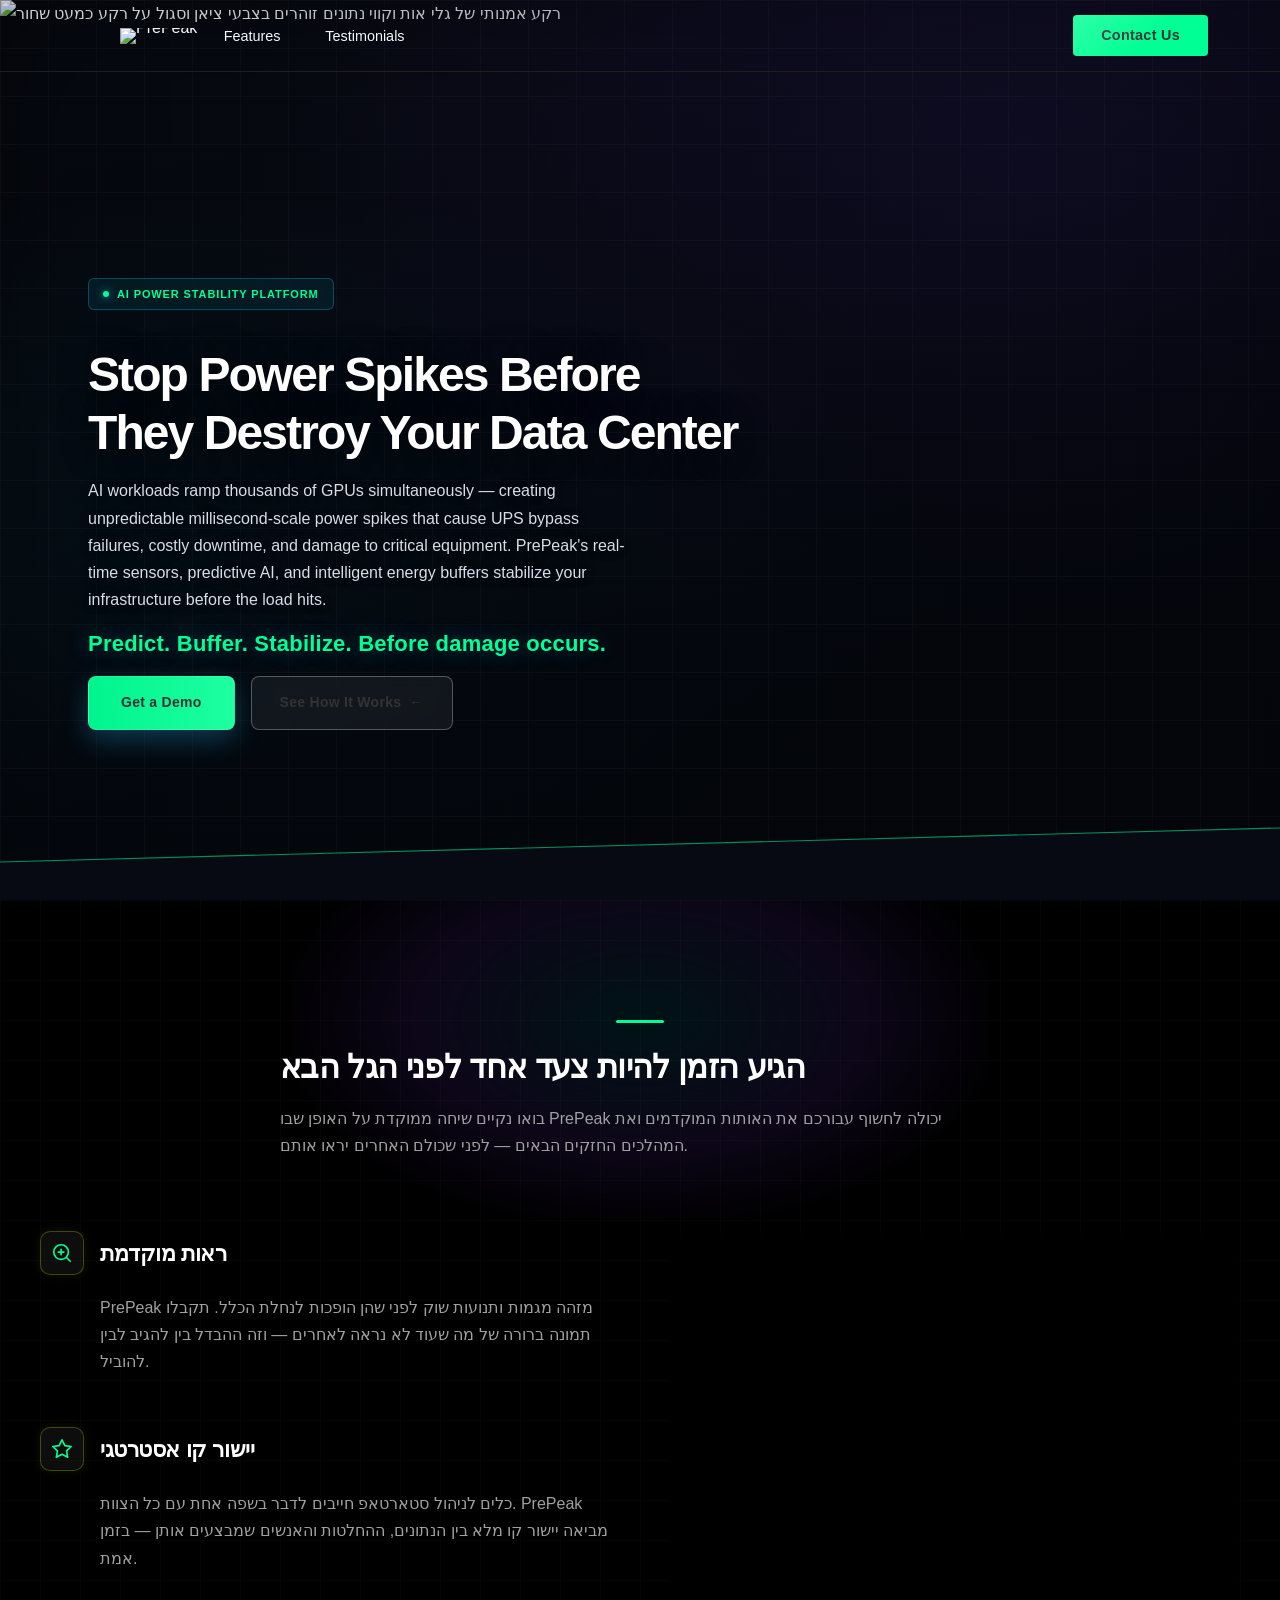
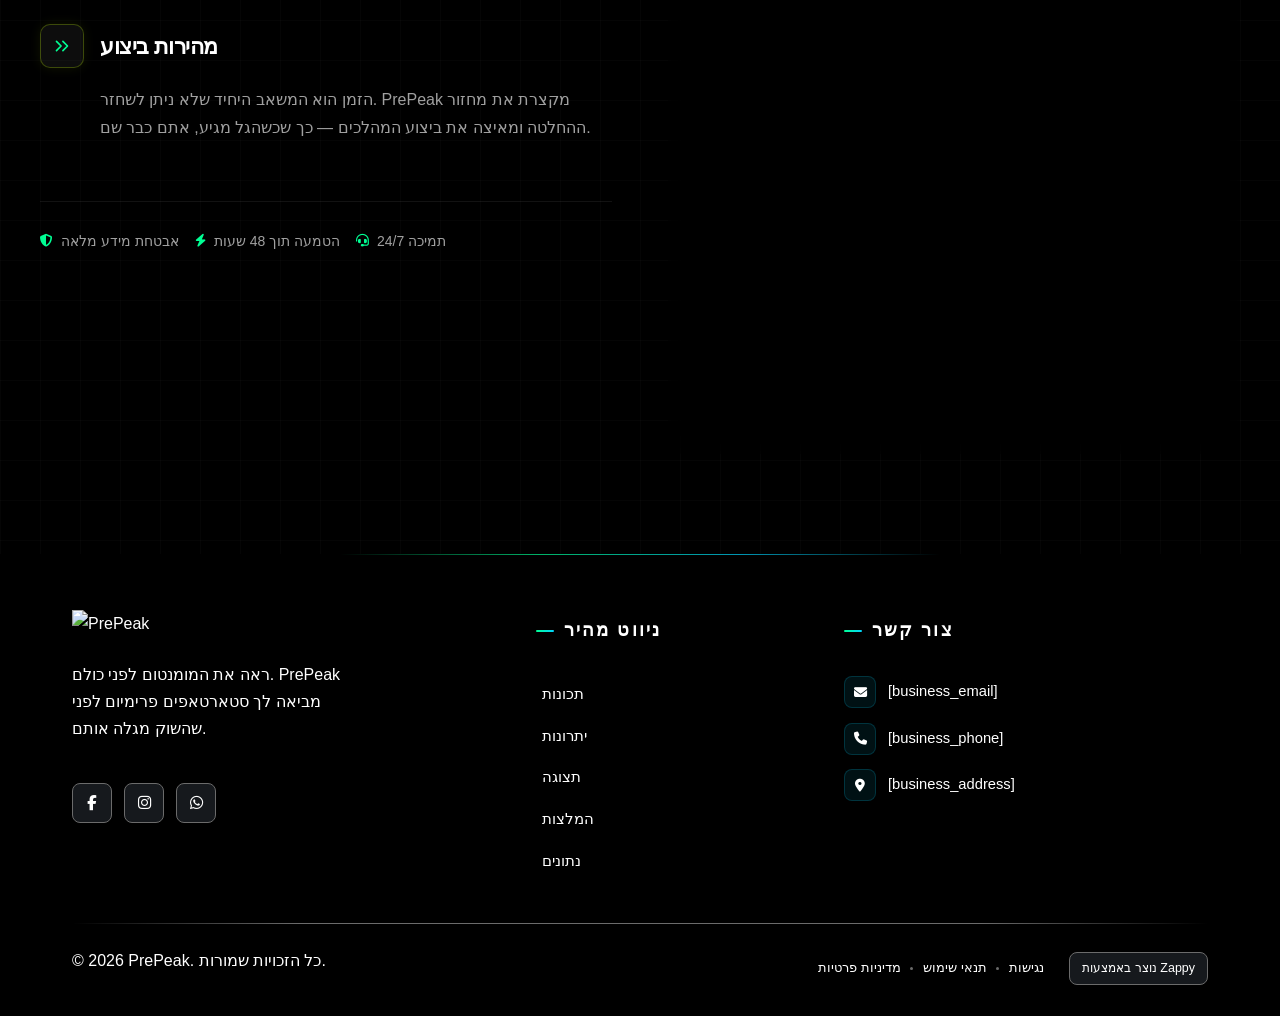
==== commit 5028704f: "Background sync: Progressive GitHub Sync" ====
--- a/public/index.html
+++ b/public/index.html
@@ -1 +1 @@
-<!doctype html><html dir="ltr" lang="he"><head><meta charset="UTF-8"><meta content="width=device-width,initial-scale=1" name="viewport"><meta content="index, follow" name="robots"><title>PrePeak — PrePeak</title><meta content="A modern startup seeking a landing page to showcase their product or service. The brand identity leans toward a contemporary, innovative aesthetic typical of te" name="description"><meta content="PrePeak, השקעות בסטארטאפים בשלב מוקדם, אירועי סטארטאפ בישראל, כלים לניהול סטארטאפ" name="keywords"><link href="/assets/favicon.ico" rel="icon" type="image/x-icon"><link href="/assets/favicon-16x16.png" rel="icon" type="image/png" sizes="16x16"><link href="/assets/favicon-32x32.png" rel="icon" type="image/png" sizes="32x32"><link href="/assets/favicon-48x48.png" rel="icon" type="image/png" sizes="48x48"><link href="/assets/favicon-192x192.png" rel="icon" type="image/png" sizes="192x192"><link href="/assets/favicon-512x512.png" rel="icon" type="image/png" sizes="512x512"><link href="/assets/apple-touch-icon.png" rel="apple-touch-icon"><script>!function(){"use strict";var t="e3b10b4e-b848-44c6-b433-0283335c695a",e="https://api.zappy5.com/api/analytics/track",a=18e5,n=2592e6,o=!0,i=!0,r=!0;var s=function(){var e="zappy_visitor_"+t,a=null;try{if(a=localStorage.getItem(e)){var o=JSON.parse(a),i=Date.now();if(i-o.created<n)return o.lastSeen=i,localStorage.setItem(e,JSON.stringify(o)),o.id}}catch(t){console.warn("Zappy Analytics: LocalStorage not available")}var r="zv_"+Date.now()+"_"+Math.random().toString(36).substr(2,9);try{localStorage.setItem(e,JSON.stringify({id:r,created:Date.now(),lastSeen:Date.now()}))}catch(t){}return r}(),c=function(){var e="zappy_session_"+t,n=null;try{if(n=sessionStorage.getItem(e)){var o=JSON.parse(n),i=Date.now();if(i-o.timestamp<a)return o.timestamp=i,sessionStorage.setItem(e,JSON.stringify(o)),o.id}}catch(t){console.warn("Zappy Analytics: SessionStorage not available")}var r="zs_"+Date.now()+"_"+Math.random().toString(36).substr(2,9);try{sessionStorage.setItem(e,JSON.stringify({id:r,timestamp:Date.now()}))}catch(t){}return r}();function l(a,n){n=n||{};var o={website_id:t,event_type:a,page_path:window.location.pathname,referrer:document.referrer||"direct",visitor_id:s,session_id:c,metadata:n};if(navigator.sendBeacon){var i=new Blob([JSON.stringify(o)],{type:"application/json"});navigator.sendBeacon(e,i)}else fetch(e,{method:"POST",headers:{"Content-Type":"application/json"},body:JSON.stringify(o),keepalive:!0}).catch(function(t){console.warn("Zappy Analytics: Failed to track event",t)})}o&&l("pageview",{title:document.title,url:window.location.href}),i&&document.addEventListener("click",function(t){var e=t.target;if("BUTTON"===e.tagName||e.closest("button")){var a="BUTTON"===e.tagName?e:e.closest("button");l("click",{element:"button",text:a.textContent.trim().substring(0,100),id:a.id||null,class:a.className||null})}else if("A"===e.tagName||e.closest("a")){var n="A"===e.tagName?e:e.closest("a");l("navigation",{element:"link",text:n.textContent.trim().substring(0,100),href:n.href,external:n.hostname!==window.location.hostname})}},!0),r&&document.addEventListener("submit",function(t){var e=t.target;l("form_submit",{form_id:e.id||null,form_name:e.name||null,form_action:e.action||null,form_method:e.method||"GET"})},!0);var m=Date.now();window.addEventListener("beforeunload",function(){l("page_unload",{time_on_page:Math.floor((Date.now()-m)/1e3),page_path:window.location.pathname})}),window.zappyAnalytics={track:l,getVisitorId:function(){return s},getSessionId:function(){return c}}}()</script><meta content="PrePeak — PrePeak" property="og:title"><meta content="A modern startup seeking a landing page to showcase their product or service. The brand identity leans toward a contemporary, innovative aesthetic typical of te" property="og:description"><meta content="website" property="og:type"><meta content="he_IL" property="og:locale"><meta content="summary_large_image" name="twitter:card"><meta content="PrePeak — PrePeak" name="twitter:title"><meta content="A modern startup seeking a landing page to showcase their product or service. The brand identity leans toward a contemporary, innovative aesthetic typical of te" name="twitter:description"><link href="https://cdnjs.cloudflare.com/ajax/libs/font-awesome/6.4.0/css/all.min.css" rel="stylesheet"><link href="/assets/favicon.ico" rel="icon" type="image/x-icon"><link href="/assets/favicon-16x16.png" rel="icon" type="image/png" sizes="16x16"><link href="/assets/favicon-32x32.png" rel="icon" type="image/png" sizes="32x32"><link href="/assets/favicon-48x48.png" rel="icon" type="image/png" sizes="48x48"><link href="/assets/favicon-192x192.png" rel="icon" type="image/png" sizes="192x192"><link href="/assets/favicon-512x512.png" rel="icon" type="image/png" sizes="512x512"><link href="/assets/apple-touch-icon.png" rel="apple-touch-icon"><link href="https://cdn.jsdelivr.net/npm/vanilla-cookieconsent@3/dist/cookieconsent.css" rel="stylesheet"><script src="https://cdn.jsdelivr.net/npm/vanilla-cookieconsent@3/dist/cookieconsent.umd.js"></script><script src="https://cdn.jsdelivr.net/gh/mickidum/acc_toolbar/acctoolbar/acctoolbar.min.js"></script><link href="/styles.css" rel="stylesheet"><style id="zappy-dropdown-submenu-styles">#navMenu li:has(.sub-menu),.nav-menu li:has(.sub-menu),.navbar li:has(.sub-menu),nav li:has(.sub-menu){position:relative}#navMenu .sub-menu,.nav-menu .sub-menu,.navbar .sub-menu,nav .sub-menu{display:block!important;position:absolute!important;top:100%;left:0;min-width:220px;background:#fff;border-radius:8px;box-shadow:0 8px 25px rgba(0,0,0,.15);padding:8px 0;opacity:0;visibility:hidden;transform:translateY(10px);transition:all .3s ease;z-index:1000;list-style:none;pointer-events:none}#navMenu li:hover>.sub-menu,.nav-menu li:hover>.sub-menu,.navbar li:hover>.sub-menu,nav li:hover>.sub-menu{opacity:1!important;visibility:visible!important;transform:translateY(0)!important;pointer-events:auto!important}.sub-menu li{list-style:none;margin:0;padding:0}.sub-menu a{display:block!important;padding:10px 16px!important;color:var(--text-dark,#333)!important;font-weight:500;text-decoration:none;white-space:nowrap;transition:background-color .2s}.sub-menu a:hover{background-color:#f5f5f5}[dir=rtl] .nav-menu .sub-menu,[dir=rtl] .navbar .sub-menu,[dir=rtl] nav .sub-menu,html[lang=ar] .nav-menu .sub-menu,html[lang=ar] .navbar .sub-menu,html[lang=ar] nav .sub-menu,html[lang=he] .nav-menu .sub-menu,html[lang=he] .navbar .sub-menu,html[lang=he] nav .sub-menu{left:auto!important;right:0!important}.sub-menu:empty,.sub-menu:not(:has(li)):not(:has(> a)),.sub-menu:not(:has(li:not(.zappy-hidden-menu-item))):not(:has(> a)){display:none!important;opacity:0!important;visibility:hidden!important;pointer-events:none!important}li:has(.menu-group-title):hover>.sub-menu{opacity:1!important;visibility:visible!important;transform:translateY(0)!important;pointer-events:auto!important}#navMenu>li>.menu-group-title,.nav-menu>li>.menu-group-title{display:inline-block;padding:.5rem 1rem;cursor:default;user-select:none}@media (max-width:768px){#navMenu .sub-menu,.nav-menu .sub-menu,.navbar .sub-menu,nav .sub-menu{position:static!important;transform:none!important;box-shadow:none!important;background:0 0!important;max-height:0;overflow:hidden;opacity:0;visibility:hidden;transition:max-height .3s ease,opacity .3s ease;padding:0!important;border-radius:0!important}.sub-menu.mobile-expanded{max-height:60vh!important;overflow-y:auto!important;opacity:1!important;visibility:visible!important;padding:8px 0 8px 16px!important}[dir=rtl] .sub-menu.mobile-expanded,html[lang=he] .sub-menu.mobile-expanded{padding:8px 16px 8px 0!important}#navMenu li:hover>.sub-menu,.nav-menu li:hover>.sub-menu,.navbar li:hover>.sub-menu,nav li:hover>.sub-menu{opacity:0;visibility:hidden;pointer-events:none}#navMenu li>.sub-menu.mobile-expanded,.nav-menu li>.sub-menu.mobile-expanded,.navbar li>.sub-menu.mobile-expanded,nav li>.sub-menu.mobile-expanded{opacity:1!important;visibility:visible!important;pointer-events:auto!important}#navMenu li:has(.sub-menu),.nav-menu li:has(.sub-menu),.navbar li:has(.sub-menu),nav li:has(.sub-menu){display:flex!important;flex-wrap:wrap!important;align-items:center!important;position:relative!important;min-height:44px!important}#navMenu li:has(.sub-menu)>a,.nav-menu li:has(.sub-menu)>a,.navbar li:has(.sub-menu)>a,nav li:has(.sub-menu)>a{flex:1!important;min-width:0!important}#navMenu li:has(.sub-menu)>.menu-group-title,.nav-menu li:has(.sub-menu)>.menu-group-title,.navbar li:has(.sub-menu)>.menu-group-title,nav li:has(.sub-menu)>.menu-group-title{flex:1!important;min-width:0!important;padding:0!important;line-height:inherit!important}#navMenu li:has(.sub-menu)>.sub-menu,.nav-menu li:has(.sub-menu)>.sub-menu,.navbar li:has(.sub-menu)>.sub-menu,nav li:has(.sub-menu)>.sub-menu{flex-basis:100%!important;width:100%!important}#navMenu li:has(.sub-menu)>a [class*=arrow],#navMenu li:has(.sub-menu)>a [class*=chevron],.nav-menu li:has(.sub-menu)>a .fa-angle-down,.nav-menu li:has(.sub-menu)>a .fa-chevron-down,.nav-menu li:has(.sub-menu)>a [class*=arrow],.nav-menu li:has(.sub-menu)>a [class*=chevron],nav li:has(.sub-menu)>a [class*=arrow],nav li:has(.sub-menu)>a [class*=chevron]{display:none!important;visibility:hidden!important}.mobile-submenu-toggle{display:flex!important;align-items:center!important;justify-content:center!important;width:44px!important;height:auto!important;background:0 0!important;border:none!important;cursor:pointer!important;color:var(--text-light)!important;position:static!important;flex-shrink:0!important;align-self:stretch!important;z-index:2!important;padding:0!important;margin:0!important}.mobile-submenu-toggle::after{content:''!important;width:0!important;height:0!important;border-left:6px solid transparent!important;border-right:6px solid transparent!important;border-top:7px solid currentColor!important;transition:transform .3s ease!important}.mobile-submenu-toggle.expanded::after{transform:rotate(180deg)!important}.sub-menu a{padding:10px 0!important;display:block!important;color:var(--text-light)!important}.navbar .sub-menu li a,.zappy-products-dropdown .sub-menu a,nav.navbar .sub-menu li a{color:var(--text-light)!important}}@media (min-width:769px){.mobile-submenu-toggle{display:none!important}}</style><style id="mobile-lang-menu-deployed-css">@media (max-width:768px){.lang-switcher,.nav-container .lang-switcher,.nav-cta-container .lang-switcher,.nav-ecommerce-icons .lang-switcher,.nav-icons-left .lang-switcher,.navbar .lang-switcher,.navbar .nav-cta-container .lang-switcher{display:none!important}.mobile-lang-menu{width:100%;border-top:1px solid rgba(128,128,128,.2);padding:8px 0 0 0;margin-top:8px}.mobile-lang-toggle{display:flex!important;align-items:center;justify-content:space-between;width:100%;padding:12px 16px;background:0 0;border:none;cursor:pointer;font-size:15px;color:inherit;font-family:inherit}.mobile-lang-toggle::after{content:'';display:inline-block;width:8px;height:8px;border-right:2px solid currentColor;border-bottom:2px solid currentColor;transform:rotate(45deg);transition:transform .3s ease;margin-left:8px}.mobile-lang-toggle.expanded::after{transform:rotate(-135deg)}.mobile-lang-options{max-height:0;overflow:hidden;transition:max-height .3s ease}.mobile-lang-options.expanded{max-height:300px}.mobile-lang-option{display:flex!important;align-items:center;gap:10px;padding:10px 24px;text-decoration:none;color:inherit;font-size:14px;font-family:inherit}.mobile-lang-option:hover{background:rgba(128,128,128,.1)}.mobile-lang-option.active{font-weight:600;opacity:.7;pointer-events:none}.mobile-lang-option img{width:20px;height:20px;border-radius:50%}}@media (min-width:769px){.mobile-lang-menu{display:none!important}}</style><style id="zappy-widget-visibility">#mic-access-tool-box,#mic-access-tool-general-button,#mic-init-access-tool #mic-access-tool-box,#mic-init-access-tool #mic-access-tool-general-button,#mic-init-access-tool .mic-access-tool-general-button,._access-icon,._access-menu,.mic-access-tool-box,.mic-access-tool-general-button,div[id*=mic-access-tool-box]{display:none!important;visibility:hidden!important;opacity:0!important;pointer-events:none!important}</style></head><body><nav class="navbar" dir="ltr"><button class="mobile-toggle" aria-label="Menu" id="mobileToggle"><svg viewBox="0 0 24 24" fill="none" height="24" width="24" class="hamburger-icon"><path d="M3 12h18M3 6h18M3 18h18" stroke="currentColor" stroke-width="2" stroke-linecap="round"></path></svg><svg viewBox="0 0 24 24" fill="none" height="24" width="24" class="close-icon" style="display:none"><path d="M18 6L6 18M6 6l12 12" stroke="currentColor" stroke-width="2" stroke-linecap="round"></path></svg></button><button class="phone-header-btn" aria-label="Call" data-phone="[business_phone]"><svg viewBox="0 0 24 24" fill="currentColor" height="20" width="20"><path d="M22 16.92v3a2 2 0 0 1-2.18 2 19.79 19.79 0 0 1-8.63-3.07 19.5 19.5 0 0 1-6-6 19.79 19.79 0 0 1-3.07-8.67A2 2 0 0 1 4.11 2h3a2 2 0 0 1 2 1.72 12.84 12.84 0 0 0 .7 2.81 2 2 0 0 1-.45 2.11L8.09 9.91a16 16 0 0 0 6 6l1.27-1.27a2 2 0 0 1 2.11-.45 12.84 12.84 0 0 0 2.81.7A2 2 0 0 1 22 16.92z"></path></svg></button><div class="nav-container"><div class="nav-right-group"><div class="nav-brand"><a href="/" class="logo-link"><img alt="PrePeak" src="/assets/prepeak-general-logo.webp" class="logo"></a></div><ul class="nav-menu" id="navMenu"><li><a href="#features">Features</a></li><li><a href="#benefits">Benefits</a></li><li><a href="#showcase">Showcase</a></li><li><a href="#testimonials">Testimonials</a></li><li><a href="#stats">Stats</a></li></ul></div><div class="nav-cta-container"><a href="#contact" class="nav-cta-btn">Contact Us</a></div></div></nav><script>window.addEventListener("load",function(){const e=document.querySelector(".navbar, nav, header");if(!e)return void console.log("[Navbar] Navbar element not found");let t=document.getElementById("mobileToggle")||document.querySelector(".mobile-toggle")||document.querySelector(".hamburger")||document.querySelector(".hamburger-menu")||document.querySelector(".menu-toggle")||document.querySelector(".burger-menu")||document.querySelector('[aria-label="Menu"]')||document.querySelector('[aria-label="תפריט"]');const o=document.querySelector(".phone-header-btn"),n=window.getComputedStyle(e);let r=n.backgroundColor;if(console.log("[Navbar] Initial navbar background:",r),"transparent"===r||"rgba(0, 0, 0, 0)"===r||r.startsWith("rgba")&&r.includes(", 0)")){const e=n.backgroundImage;if(e&&"none"!==e)console.log("[Navbar] Navbar has background image/gradient, using dark text"),r="rgb(240, 240, 240)";else{const e=window.getComputedStyle(document.body).backgroundColor;console.log("[Navbar] Navbar transparent, using body background:",e),r=e}}const i=r.match(/\d+/g);if(i&&i.length>=3){const e=(.299*parseInt(i[0])+.587*parseInt(i[1])+.114*parseInt(i[2]))/255;console.log("[Navbar] Mobile button colors preserved from Claude CSS (luminance:",e.toFixed(2)+")");const n=document.createElement("style");n.id="zappy-mobile-nav-fix";document.documentElement.lang;document.documentElement.dir,n.textContent='\n        /* Hide mobile buttons on desktop, show only on mobile */\n        @media (min-width: 769px) {\n          .mobile-toggle,\n          .phone-header-btn {\n            display: none !important;\n          }\n        }\n        \n        /* Show and position mobile buttons correctly on mobile */\n        @media (max-width: 768px) {\n          .mobile-toggle,\n          .phone-header-btn {\n            position: absolute !important;\n            top: 50% !important;\n            transform: translateY(-50%) !important;\n            z-index: 1001 !important;\n            display: flex !important;\n            align-items: center !important;\n            justify-content: center !important;\n            width: 36px !important;\n            height: 36px !important;\n            border-radius: 50% !important;\n            border: none !important;\n            cursor: pointer !important;\n            padding: 6px !important;\n            background: none !important;\n            color: var(--nav-text, var(--text-light)) !important;\n          }\n          \n          /* LTR positioning (default): hamburger LEFT, phone RIGHT */\n          html:not([dir="rtl"]):not([lang="he"]):not([lang="ar"]) .mobile-toggle,\n          html[dir="ltr"] .mobile-toggle {\n            left: 12px !important;\n            right: auto !important;\n          }\n          html:not([dir="rtl"]):not([lang="he"]):not([lang="ar"]) .phone-header-btn,\n          html[dir="ltr"] .phone-header-btn {\n            right: 12px !important;\n            left: auto !important;\n          }\n          \n          /* RTL positioning: hamburger RIGHT, phone LEFT */\n          html[dir="rtl"] .mobile-toggle,\n          html[lang="he"] .mobile-toggle,\n          html[lang="ar"] .mobile-toggle {\n            right: 12px !important;\n            left: auto !important;\n          }\n          html[dir="rtl"] .phone-header-btn,\n          html[lang="he"] .phone-header-btn,\n          html[lang="ar"] .phone-header-btn {\n            left: 12px !important;\n            right: auto !important;\n          }\n          \n          /* CRITICAL: Ensure nav-container has min-height on mobile */\n          /* All children are positioned absolutely/fixed on mobile, so height:auto collapses to 0 */\n          .nav-container {\n            min-height: 70px !important;\n            position: relative !important;\n          }\n          \n          /* Ensure SVG icons are properly sized and inherit color */\n          .mobile-toggle svg,\n          .phone-header-btn svg {\n            width: 24px !important;\n            height: 24px !important;\n            /* Don\'t force display - let JavaScript control hamburger/close toggle */\n          }\n          \n          /* Reset nav-cta-container on mobile - remove desktop box-shadow/padding */\n          /* that creates a visible ghost box when CTA button is hidden */\n          .nav-cta-container {\n            box-shadow: none !important;\n            padding: 0 !important;\n          }\n          \n          /* Hide nav-cta-container entirely on mobile when there\'s no lang-switcher */\n          /* (only the CTA button is inside, and it\'s hidden on mobile) */\n          .nav-cta-container:not(:has(.lang-switcher)) {\n            display: none !important;\n          }\n          \n          /* CRITICAL: Prevent hero image fade gradient from bleeding over headline text */\n          /* The .image-fade-gradient has bottom: -30px (extends below parent) */\n          /* On mobile stacked layout, this overlaps the h1 text below the image */\n          .hero-image-column {\n            overflow: hidden !important;\n          }\n          .image-fade-gradient {\n            bottom: 0 !important;\n          }\n          \n          /* Hide desktop language switcher on mobile - hamburger menu handles it */\n          /* High specificity to override stored CSS */\n          .lang-switcher,\n          .nav-cta-container .lang-switcher,\n          .nav-container .lang-switcher,\n          .navbar .lang-switcher,\n          .navbar .nav-cta-container .lang-switcher {\n            display: none !important;\n          }\n        }\n      ';const r=document.getElementById("zappy-mobile-nav-fix");r&&r.remove(),document.head.appendChild(n),console.log("[Navbar] Critical CSS injected for mobile nav positioning");const l=window.innerWidth<=768;if(t){const e=t.querySelector(".hamburger-icon"),o=t.querySelector(".close-icon");e&&(e.style.setProperty("width","24px","important"),e.style.setProperty("height","24px","important"),e.style.setProperty("display","block","important")),o&&(o.style.setProperty("width","24px","important"),o.style.setProperty("height","24px","important"),o.style.setProperty("display","none","important")),l?(t.style.setProperty("position","absolute","important"),t.style.setProperty("top","50%","important"),t.style.setProperty("transform","translateY(-50%)","important"),t.style.setProperty("z-index","1001","important"),t.style.removeProperty("left"),t.style.removeProperty("right"),console.log("[Navbar] Mobile toggle positioning applied (mobile viewport)")):(t.style.removeProperty("position"),t.style.removeProperty("top"),t.style.removeProperty("transform"),t.style.removeProperty("z-index"),t.style.removeProperty("left"),t.style.removeProperty("right"),console.log("[Navbar] Desktop viewport - cleared mobile toggle inline positioning"))}if(o){const e=o.querySelector("svg");e&&(e.style.width="24px",e.style.height="24px",e.setAttribute("width","24"),e.setAttribute("height","24")),l?(o.style.setProperty("position","absolute","important"),o.style.setProperty("top","50%","important"),o.style.setProperty("transform","translateY(-50%)","important"),o.style.setProperty("z-index","1001","important"),o.style.removeProperty("left"),o.style.removeProperty("right"),console.log("[Navbar] Phone button positioning applied (mobile viewport)")):(o.style.removeProperty("position"),o.style.removeProperty("top"),o.style.removeProperty("transform"),o.style.removeProperty("z-index"),o.style.removeProperty("left"),o.style.removeProperty("right"),console.log("[Navbar] Desktop viewport - cleared phone button inline positioning"))}}else console.log("[Navbar] Could not parse background color:",r);t=document.getElementById("mobileToggle")||document.querySelector(".mobile-toggle")||document.querySelector(".hamburger")||document.querySelector(".hamburger-menu")||document.querySelector(".menu-toggle")||document.querySelector(".burger-menu")||document.querySelector('[aria-label="Menu"]')||document.querySelector('[aria-label="תפריט"]');const l=document.getElementById("navMenu")||document.querySelector(".nav-menu")||document.querySelector(".nav-links")||document.querySelector("nav ul:not(.submenu)");if(!t||!l)return void console.log("[Navbar] Mobile toggle or menu not found:",{toggle:!!t,menu:!!l});l.id||(l.id="navMenu"),console.log("[Navbar] Initializing mobile menu...");const a=t.cloneNode(!0);t.parentNode.replaceChild(a,t),a.addEventListener("click",function(e){e.preventDefault(),e.stopPropagation();const t=this.querySelector(".hamburger-icon"),o=this.querySelector(".close-icon");l.classList.contains("active")?(l.classList.remove("active"),t&&t.style.setProperty("display","block","important"),o&&o.style.setProperty("display","none","important"),document.body.style.overflow="",console.log("[Navbar] Menu closed")):(l.classList.add("active"),t&&t.style.setProperty("display","none","important"),o&&o.style.setProperty("display","block","important"),document.body.style.overflow="hidden",console.log("[Navbar] Menu opened"))}),l.querySelectorAll("a").forEach(function(e){e.addEventListener("click",function(){if("#"===this.getAttribute("href"))return;const e=a.querySelector(".hamburger-icon"),t=a.querySelector(".close-icon");l.classList.remove("active"),e&&e.style.setProperty("display","block","important"),t&&t.style.setProperty("display","none","important"),document.body.style.overflow="",console.log("[Navbar] Menu closed (link clicked)")})});var s=l.querySelectorAll(".dropdown-toggle");s.forEach(function(e){e.addEventListener("click",function(e){e.preventDefault(),e.stopPropagation();var t=this.closest(".nav-dropdown");t&&(t.parentNode.querySelectorAll(".nav-dropdown.open").forEach(function(e){e!==t&&e.classList.remove("open")}),t.classList.toggle("open"),console.log("[Navbar] Dropdown toggled:",t.classList.contains("open")?"open":"closed"))})}),document.addEventListener("click",function(e){e.target.closest(".nav-dropdown")||document.querySelectorAll(".nav-dropdown.open").forEach(function(e){e.classList.remove("open")})}),console.log("[Navbar] Dropdown handlers initialized for "+s.length+" dropdowns"),o&&o.addEventListener("click",function(){const e=document.querySelectorAll('a[href^="tel:"]'),t=e.length>0?e[0].getAttribute("href").replace("tel:",""):"[business_phone]";window.location.href="tel:"+t,console.log("[Navbar] Phone button clicked")}),console.log("[Navbar] Mobile menu initialized successfully");const p=function(){const e=document.querySelector(".whatsapp-float");e&&(window.innerWidth>=769?(e.style.setProperty("display","none","important"),e.style.setProperty("visibility","hidden","important"),e.style.setProperty("opacity","0","important"),e.style.setProperty("pointer-events","none","important"),console.log("[WhatsApp] Button hidden on desktop")):(e.style.removeProperty("display"),e.style.removeProperty("visibility"),e.style.removeProperty("opacity"),e.style.removeProperty("pointer-events"),console.log("[WhatsApp] Button visible on mobile")))};let c;p(),window.addEventListener("resize",function(){clearTimeout(c),c=setTimeout(p,100)})})</script><main><section class="index-hero-section" data-layout-spec="בית-hero" dir="ltr" id="hero" data-hero-type="fullscreen-scrim"><div class="index-hero-bg-wrap"><img alt="רקע אמנותי של גלי אות וקווי נתונים זוהרים בצבעי ציאן וסגול על רקע כמעט שחור" src="/assets/site-index-hero-image-1.webp" data-context="Abstract dark cinematic signal-wave environment for a tech startup called PrePeak. Near-black background (#070A12) with luminous electric cyan and violet glowing chart lines, signal waves, and faint grid structures. Motion-inspired blur streaks suggesting speed and data momentum. Subtle radial glows in cyan and violet. No people, no text, no UI elements — pure abstract data visualization atmosphere." data-placeholder="index-hero-image-1" height="900" width="1440" class="index-hero-bg-img" data-hero-bg="true"></div><div class="index-hero-scrim" aria-hidden="true"></div><div class="index-hero-grid-texture" aria-hidden="true"></div><div class="index-hero-content-wrap"><div class="index-hero-content"><div class="index-hero-badge"><span class="index-hero-badge-dot" aria-hidden="true"></span><span>AI Power Stability Platform</span></div><h1 class="index-hero-h1">Stop Power Spikes Before They Destroy Your Data Center</h1><p class="index-hero-body">AI workloads ramp thousands of GPUs simultaneously — creating unpredictable millisecond-scale power spikes that cause UPS bypass failures, costly downtime, and damage to critical equipment. PrePeak's real-time sensors, predictive AI, and intelligent energy buffers stabilize your infrastructure before the load hits.</p><h3 class="index-hero-h3">Predict. Buffer. Stabilize. Before damage occurs.</h3><div class="index-hero-ctas"><a href="#contact" class="index-hero-btn-primary">Get a Demo</a><a href="#features" class="index-hero-btn-secondary">See How It Works<span aria-hidden="true">←</span></a></div></div></div><div class="index-hero-divider-wrapper"><svg viewBox="0 0 1440 90" xmlns="http://www.w3.org/2000/svg" aria-hidden="true" data-no-icon-edit="true" preserveAspectRatio="none"><path d="M0,90 L0,52 L1440,18 L1440,90 Z" fill="#070A12"></path><path d="M0,52 L1440,18" fill="#070A12" stroke="#00FF94" stroke-width="1.2" opacity="0.55"></path></svg></div></section><section class="index-features-section" data-layout-spec="בית-features" dir="ltr"><div class="index-features-texture" aria-hidden="true"></div><div class="index-features-glow index-features-glow--cyan" aria-hidden="true"></div><div class="index-features-glow index-features-glow--violet" aria-hidden="true"></div><div class="index-features-container"><div class="index-features-header"><span class="index-features-eyebrow">PrePeak Capabilities</span><h2 class="index-features-title">Weak Signals Become<br>Sharp Decisions</h2><p class="index-features-subtitle">A modern intelligence layer for teams that want to move ahead of everyone — PrePeak turns noise into insight, and insight into action.</p></div><div class="index-features-grid"><article class="index-features-card index-features-card--large"><div class="index-features-card-icon-wrap"><svg viewBox="0 0 40 40" xmlns="http://www.w3.org/2000/svg" aria-hidden="true" data-element-type="icon" data-icon-type="svg" fill="none" height="40" width="40" class="index-features-card-icon"><circle cx="20" cy="20" r="18" stroke="var(--primary)" stroke-width="1.5" stroke-dasharray="4 3"></circle><circle cx="20" cy="20" r="6" fill="var(--primary)" fill-opacity="0.18"></circle><circle cx="20" cy="20" r="3" fill="var(--primary)"></circle><line x1="20" x2="20" y1="2" y2="10" stroke="var(--primary)" stroke-linecap="round" stroke-width="1.5"></line><line x1="38" x2="30" y1="20" y2="20" stroke="var(--primary)" stroke-linecap="round" stroke-width="1.5"></line><line x1="20" x2="20" y1="38" y2="30" stroke="var(--primary)" stroke-linecap="round" stroke-width="1.5"></line><line x1="2" x2="10" y1="20" y2="20" stroke="var(--primary)" stroke-linecap="round" stroke-width="1.5"></line></svg></div><div class="index-features-card-content"><h3 class="index-features-card-title">Early Signal Detection</h3><p class="index-features-card-text">PrePeak scans subtle market shifts before they become trends. Your team gets alerted while others haven't even noticed — and that's where the advantage begins.</p><div class="index-features-card-badge"><span class="index-features-badge-dot"></span><span>Always On</span></div></div></article><article class="index-features-card index-features-card--medium"><div class="index-features-card-icon-wrap"><svg viewBox="0 0 40 40" xmlns="http://www.w3.org/2000/svg" aria-hidden="true" data-element-type="icon" data-icon-type="svg" fill="none" height="40" width="40" class="index-features-card-icon"><polyline points="4,30 12,20 20,24 28,12 36,16" fill="none" stroke="var(--secondary)" stroke-linecap="round" stroke-linejoin="round" stroke-width="1.8"></polyline><circle cx="12" cy="20" r="2.5" fill="var(--secondary)"></circle><circle cx="20" cy="24" r="2.5" fill="var(--secondary)"></circle><circle cx="28" cy="12" r="2.5" fill="var(--secondary)"></circle><path d="M4,30 L12,20 L20,24 L28,12 L36,16 L36,36 L4,36 Z" fill="var(--secondary)" fill-opacity="0.08"></path></svg></div><div class="index-features-card-content"><h3 class="index-features-card-title">Real-Time Pattern Tracking</h3><p class="index-features-card-text">The analytics engine tracks recurring patterns and shows your team a live picture of what's developing — no data overload, just clear context.</p></div></article><article class="index-features-card index-features-card--wide"><div class="index-features-card-wide-inner"><div class="index-features-card-icon-wrap index-features-card-icon-wrap--wide"><svg viewBox="0 0 44 44" xmlns="http://www.w3.org/2000/svg" aria-hidden="true" data-element-type="icon" data-icon-type="svg" fill="none" height="44" width="44" class="index-features-card-icon"><rect height="12" width="8" x="4" y="28" rx="2" stroke="var(--accent)" stroke-width="1.5" fill="var(--accent)" fill-opacity="0.22"></rect><rect height="20" width="8" x="18" y="20" rx="2" stroke="var(--accent)" stroke-width="1.5" fill="var(--accent)" fill-opacity="0.22"></rect><rect height="28" width="8" x="32" y="12" rx="2" stroke="var(--accent)" stroke-width="1.5" fill="var(--accent)" fill-opacity="0.22"></rect><path d="M6 26 L22 18 L38 10" stroke="var(--accent)" stroke-width="1.8" stroke-linecap="round" stroke-dasharray="3 2"></path><circle cx="38" cy="10" r="3" fill="var(--accent)"></circle></svg></div><div class="index-features-card-content"><h3 class="index-features-card-title">Actionable Insights</h3><p class="index-features-card-text">No more reports waiting to be interpreted. PrePeak delivers focused recommendations with context, priority, and a clear action path — so your team can move immediately.</p></div><div class="index-features-card-wide-stat"><div class="index-features-stat-block"><span class="index-features-stat-number">3×</span><span class="index-features-stat-label">Decision-Making Speed</span></div><div class="index-features-stat-divider" aria-hidden="true"></div><div class="index-features-stat-block"><span class="index-features-stat-number">89%</span><span class="index-features-stat-label">Opportunity Detection Accuracy</span></div></div></div></article></div><p class="index-features-closing">When the entire team sees the same picture simultaneously, alignment happens faster, decisions come before competitors — and that's exactly what PrePeak is built to enable.</p></div><div class="index-features-divider-wrapper"><svg viewBox="0 0 1440 90" xmlns="http://www.w3.org/2000/svg" aria-hidden="true" data-no-icon-edit="true" preserveAspectRatio="none"><defs><linearGradient id="diag-edge-glow" x1="0" x2="1" y1="0" y2="0"><stop offset="0%" stop-color="var(--bg-light)" stop-opacity="1"></stop><stop offset="50%" stop-color="var(--bg-light)" stop-opacity="1"></stop><stop offset="100%" stop-color="var(--bg-light)" stop-opacity="1"></stop></linearGradient><linearGradient id="cyan-edge" x1="0" x2="1" y1="0" y2="0"><stop offset="0%" stop-color="rgba(0,212,255,0)"></stop><stop offset="40%" stop-color="rgba(0,212,255,0.18)"></stop><stop offset="100%" stop-color="rgba(0,212,255,0)"></stop></linearGradient></defs><path d="M0,90 L0,90 L1440,20 L1440,90 Z" fill="#F5F7FA"></path><path d="M0,90 L1440,20" fill="#F5F7FA" stroke="url(#cyan-edge)" stroke-width="1.2"></path></svg></div></section><section class="index-benefits-section" data-layout-spec="בית-benefits" dir="ltr" id="benefits"><div class="index-benefits-container"><div class="index-benefits-grid"><div class="index-benefits-copy"><h2 class="index-benefits-heading">Clarity Before Competitors React</h2><p class="index-benefits-intro">PrePeak helps teams understand what matters now, instead of drowning in scattered data. You get a clear, accurate, and immediate picture — before everyone else even starts asking the right questions.</p><div class="index-benefits-blocks"><div class="index-benefits-block"><div class="index-benefits-block-icon"><svg viewBox="0 0 22 22" xmlns="http://www.w3.org/2000/svg" aria-hidden="true" data-element-type="icon" data-icon-type="svg" fill="none" height="22" width="22"><circle cx="11" cy="11" r="10" stroke="var(--primary)" stroke-width="1.5"></circle><path d="M7 11l3 3 5-5" stroke="var(--primary)" stroke-width="1.8" stroke-linecap="round" stroke-linejoin="round"></path></svg></div><div class="index-benefits-block-content"><h3>Move First — Way Ahead of Everyone</h3><p>Identify the moments when a trend starts to emerge, before it becomes market noise. PrePeak gives your team the early signal that enables action at the right time — not when everyone already knows.</p></div></div><div class="index-benefits-block"><div class="index-benefits-block-icon"><svg viewBox="0 0 22 22" xmlns="http://www.w3.org/2000/svg" aria-hidden="true" data-element-type="icon" data-icon-type="svg" fill="none" height="22" width="22"><path d="M4 6h14M4 11h9M4 16h6" stroke="var(--secondary)" stroke-width="1.8" stroke-linecap="round"></path></svg></div><div class="index-benefits-block-content"><h3>Less Noise, More Clarity</h3><p>We filter out irrelevant data and keep only what truly matters. Your team stays focused on decisions that drive progress, instead of wasting time on endless analysis of unsummarized information.</p></div></div><div class="index-benefits-block"><div class="index-benefits-block-icon"><svg viewBox="0 0 22 22" xmlns="http://www.w3.org/2000/svg" aria-hidden="true" data-element-type="icon" data-icon-type="svg" fill="none" height="22" width="22"><rect height="7" width="7" x="3" y="3" rx="2" stroke="var(--accent)" stroke-width="1.5"></rect><rect height="7" width="7" x="12" y="3" rx="2" stroke="var(--accent)" stroke-width="1.5"></rect><rect height="7" width="7" x="3" y="12" rx="2" stroke="var(--accent)" stroke-width="1.5"></rect><rect height="7" width="7" x="12" y="12" rx="2" stroke="var(--accent)" stroke-width="1.5"></rect></svg></div><div class="index-benefits-block-content"><h3>One Team, One Signal</h3><p>Product, growth and strategy — all working from the same data source. When everyone is synced around the same signal, decisions are made faster and the direction of action is clear to all.</p></div></div></div><p class="index-benefits-closing">Turning insight into confident decisions. With PrePeak, every next step is based on live data — not gut feelings. That's the difference between reacting to the market and leading it.</p></div><div class="index-benefits-visual"><div class="index-benefits-image-frame"><div class="index-benefits-image-accent-line index-benefits-accent-cyan" aria-hidden="true"></div><div class="index-benefits-image-accent-line index-benefits-accent-violet" aria-hidden="true"></div><img alt="לוח בקרה של PrePeak — ניתוח נתונים בזמן אמת" src="/assets/site-index-benefits-image-1.webp" data-context="A polished SaaS analytics dashboard UI crop showing clean data visualizations, line charts trending upward, metric cards with glowing cyan and violet accents, glass-panel overlays, and sharp typography. The interface should feel premium and modern with dark navy background and luminous data highlights. Glass reflections visible on chart panels. Realistic product screenshot style for a tech startup called PrePeak." data-placeholder="index-benefits-image-1" height="400" width="600" class="index-benefits-img"></div><div class="index-benefits-callouts"><div class="index-benefits-callout"><span class="index-benefits-callout-dot index-benefits-callout-dot--cyan"></span><div><strong>אות מוקדם</strong><p>Detect trends before the market reacts</p></div></div><div class="index-benefits-callout"><span class="index-benefits-callout-dot index-benefits-callout-dot--violet"></span><div><strong>סנכרון צוות מלא</strong><p>Product, growth and strategy — together</p></div></div></div></div></div></div><div class="index-benefits-divider-wrapper"><svg viewBox="0 0 1440 90" xmlns="http://www.w3.org/2000/svg" aria-hidden="true" data-no-icon-edit="true" preserveAspectRatio="none"><path d="M0,44 Q80,30 180,44 T360,38 Q440,32 540,46 T720,36 Q820,28 920,44 T1100,38 Q1240,32 1440,44" fill="#070A12" stroke="#00FF94" stroke-width="1.2" opacity="0.55"></path><path d="M0,90 L0,46 Q80,32 180,46 T360,40 Q440,34 540,48 T720,38 Q820,30 920,46 T1100,40 Q1240,34 1440,46 L1440,90 Z" fill="#070A12"></path></svg></div></section><section class="index-showcase-section" data-layout-spec="בית-showcase" dir="ltr" id="showcase"><div class="showcase-bg-texture" aria-hidden="true"></div><div class="showcase-glow-orb showcase-glow-orb--cyan" aria-hidden="true"></div><div class="showcase-glow-orb showcase-glow-orb--violet" aria-hidden="true"></div><div class="showcase-container"><header class="showcase-header"><div class="showcase-eyebrow"><span class="showcase-eyebrow-dot"></span><span>חוויית המוצר</span></div><h2 class="showcase-title">ראו את המומנטום<br><span class="showcase-title-accent">לפני כולם</span></h2><p class="showcase-subtitle">PrePeak מציגה מפות סיגנל, תצוגות מומנטום ותמונות מצב ממוקדות של הצוות — בצורה שמצמצמת עומס ניתוח ומאפשרת לכם לפעול מהר יותר, בביטחון גבוה יותר.</p></header><div class="showcase-panels"><article class="showcase-panel showcase-panel--tall"><div class="panel-inner"><div class="panel-image-wrap"><img alt="מפת סיגנל - ויזואליזציה של נתוני שוק בזמן אמת" src="/assets/site-index-showcase-image-1.webp" data-context="Dark premium UI dashboard screen showing an interactive signal map with glowing cyan network nodes, thin violet connection lines, and gradient heat zones on a near-black graphite background. Data points pulse with soft luminous glow. Modern startup analytics interface, cinematic and premium." data-placeholder="index-showcase-image-1" height="580" width="400"><div class="panel-image-overlay" aria-hidden="true"></div></div><div class="panel-content"><div class="panel-tag">01</div><h3 class="panel-title">מפת סיגנל</h3><p class="panel-desc">ראו בבירור אילו אזורי שוק מתחממים ואילו מתקררים — בזמן אמת, ללא רעש.</p></div></div></article><article class="showcase-panel showcase-panel--primary"><div class="panel-inner panel-inner--elevated"><div class="panel-image-wrap"><img alt="תצוגת מומנטום - מעקב אחר מגמות וביצועים" src="/assets/site-index-showcase-image-2.webp" data-context="Premium dark UI dashboard showing a momentum view with smooth glowing area charts, thin cyan trend lines, and violet accent highlights on a deep graphite background. Multiple KPI metrics displayed with sharp typography. Cinematic startup analytics product screenshot, high contrast and luminous." data-placeholder="index-showcase-image-2" height="420" width="600"><div class="panel-image-overlay panel-image-overlay--primary" aria-hidden="true"></div></div><div class="panel-content"><div class="panel-tag panel-tag--primary">02</div><h3 class="panel-title">תצוגת מומנטום</h3><p class="panel-desc">עקבו אחר המגמות הקריטיות שמניעות את הצמיחה — גרפים חיים, ניתוח חד, החלטות מהירות.</p></div><div class="panel-glow-accent" aria-hidden="true"></div></div></article><article class="showcase-panel showcase-panel--peek"><div class="panel-inner"><div class="panel-image-wrap"><img alt="תמונת מצב של הצוות - ביצועים ותרומות בזמן אמת" src="/assets/site-index-showcase-image-3.webp" data-context="Dark premium UI showing a focused team snapshot dashboard with avatar cards, performance rings, activity sparklines, and contribution heatmaps. Cyan and violet accents on near-black background. Clean modern startup team analytics interface, cinematic and minimal." data-placeholder="index-showcase-image-3" height="300" width="380"><div class="panel-image-overlay" aria-hidden="true"></div></div><div class="panel-content"><div class="panel-tag">03</div><h3 class="panel-title">תמונת מצב הצוות</h3><p class="panel-desc">הבינו בשנייה אחת מי מניע תוצאות, היכן נמצאים הצווארי בקבוק, ומה צריך את תשומת הלב שלכם.</p></div></div></article></div></div><div class="showcase-divider-wrapper" aria-hidden="true"><div class="showcase-divider-blur"></div><svg viewBox="0 0 1440 100" xmlns="http://www.w3.org/2000/svg" aria-hidden="true" data-no-icon-edit="true" preserveAspectRatio="none"><path d="M0,100 L0,55 Q180,20 360,38 T720,22 Q900,10 1080,30 T1440,18 L1440,100 Z" fill="var(--bg-light)"></path></svg></div></section><section class="index-testimonials-section" data-layout-spec="בית-testimonials" dir="ltr"><div class="index-testimonials-container"><div class="index-testimonials-header"><span class="index-testimonials-badge">לקוחות מרוצים</span><h2 class="index-testimonials-title">צוותים שפועלים מוקדם<span class="index-testimonials-accent">סומכים על PrePeak</span></h2><p class="index-testimonials-subtitle">ראות מוקדמת, החלטות מהירות יותר, ביטחון מוחלט. כך מתארים לקוחותינו את הפרק שלפני כולם.</p></div><div class="index-testimonials-grid"><article class="index-testimonials-card index-testimonials-card--featured"><div class="index-testimonials-quote-mark" aria-hidden="true">“</div><blockquote class="index-testimonials-quote"><p>מאז שהטמענו את PrePeak, הצוות שלנו מזהה הזדמנויות צמיחה שלושה שבועות לפני המתחרים. אנחנו לא מגיבים לשוק — אנחנו מובילים אותו. זה שינה לחלוטין את האופן שבו אנחנו מקבלים החלטות השקעה בשלב מוקדם.</p></blockquote><footer class="index-testimonials-author"><div class="index-testimonials-avatar"><span>ד</span></div><div class="index-testimonials-author-info"><h3 class="index-testimonials-author-name">דניאל לוי</h3><p class="index-testimonials-author-role">מנכ"ל ושותף מייסד, Nexus Ventures</p></div></footer><div class="index-testimonials-cyan-line" aria-hidden="true"></div></article><div class="index-testimonials-stack"><article class="index-testimonials-card index-testimonials-card--small"><div class="index-testimonials-quote-mark index-testimonials-quote-mark--small" aria-hidden="true">“</div><blockquote class="index-testimonials-quote"><p>הכלים לניהול סטארטאפ שמגיעים עם PrePeak נתנו לנו תמונה ברורה של ה-pipeline שלנו. חסכנו שעות של ניתוח ידני בכל שבוע.</p></blockquote><footer class="index-testimonials-author"><div class="index-testimonials-avatar index-testimonials-avatar--secondary"><span>מ</span></div><div class="index-testimonials-author-info"><h3 class="index-testimonials-author-name">מיכל שרון</h3><p class="index-testimonials-author-role">VP Product, GrowthLab</p></div></footer><div class="index-testimonials-cyan-line" aria-hidden="true"></div></article><article class="index-testimonials-card index-testimonials-card--small"><div class="index-testimonials-quote-mark index-testimonials-quote-mark--small" aria-hidden="true">“</div><blockquote class="index-testimonials-quote"><p>אירועי הסטארטאפ שאנחנו מקיימים עם תובנות של PrePeak הפכו להרבה יותר ממוקדים. המשתתפים מגיעים מוכנים ויוצאים עם החלטות אמיתיות.</p></blockquote><footer class="index-testimonials-author"><div class="index-testimonials-avatar index-testimonials-avatar--accent"><span>א</span></div><div class="index-testimonials-author-info"><h3 class="index-testimonials-author-name">אבי כהן</h3><p class="index-testimonials-author-role">Head of Strategy, Orbit Capital</p></div></footer><div class="index-testimonials-cyan-line" aria-hidden="true"></div></article></div></div><div class="index-testimonials-trust"><p class="index-testimonials-trust-label">סומכים עלינו</p><div class="index-testimonials-trust-row"><span class="index-testimonials-trust-name">Nexus Ventures</span><span class="index-testimonials-trust-sep" aria-hidden="true"></span><span class="index-testimonials-trust-name">GrowthLab</span><span class="index-testimonials-trust-sep" aria-hidden="true"></span><span class="index-testimonials-trust-name">Orbit Capital</span><span class="index-testimonials-trust-sep" aria-hidden="true"></span><span class="index-testimonials-trust-name">Beacon Seed</span><span class="index-testimonials-trust-sep" aria-hidden="true"></span><span class="index-testimonials-trust-name">Altus Labs</span><span class="index-testimonials-trust-sep" aria-hidden="true"></span><span class="index-testimonials-trust-name">Meridian VC</span></div></div></div><div class="index-testimonials-divider-wrapper"><svg viewBox="0 0 1440 90" xmlns="http://www.w3.org/2000/svg" aria-hidden="true" data-no-icon-edit="true" preserveAspectRatio="none"><defs><pattern height="24" id="testi-grid-noise" patternUnits="userSpaceOnUse" width="24" x="0" y="0"><path d="M24 0 L0 0 0 24" fill="#111315" stroke="rgba(255,255,255,0.03)" stroke-width="0.5"></path></pattern></defs><path d="M0,90 L0,52 Q60,44 120,50 T240,46 Q300,52 360,44 T480,50 Q540,44 600,50 T720,44 Q780,50 840,44 T960,50 Q1020,44 1080,50 T1200,46 Q1260,52 1320,46 T1440,52 L1440,90 Z" fill="#111315"></path><rect height="38" width="1440" x="0" y="52" fill="url(#testi-grid-noise)"></rect></svg></div></section><section class="index-stats-section" data-layout-spec="בית-stats" dir="ltr" id="stats"><div class="index-stats-section__grid-texture" aria-hidden="true"></div><div class="index-stats-section__glow index-stats-section__glow--cyan" aria-hidden="true"></div><div class="index-stats-section__glow index-stats-section__glow--violet" aria-hidden="true"></div><div class="index-stats-section__container"><div class="index-stats-section__intro"><div class="index-stats-section__label"><span class="index-stats-section__label-dot"></span><span>תוצאות מוכחות</span></div><h2 class="index-stats-section__heading">מומנטום מצטבר<br>כשרואים את<br><em>הסיגנלים הנכונים</em><br>מוקדם</h2><p class="index-stats-section__bridge">המספרים שלפניכם אינם מדדי יהירות — הם תוצאות ישירות של צוותים שהחלו לפעול על בסיס תובנות מוקדמות. PrePeak מאפשרת לארגונים לזהות מגמות לפני שהשוק מגיב, ולהפוך נתונים גולמיים לפעולה ממוקדת.</p><div class="index-stats-section__reliability"><div class="index-stats-section__reliability-line"></div><p class="index-stats-section__reliability-text">מוכן לייצור. אמין. תמיד פעיל.</p></div></div><div class="index-stats-section__tiles"><article class="index-stats-section__tile"><div class="index-stats-section__tile-inner"><div class="index-stats-section__tile-glow index-stats-section__tile-glow--cyan" aria-hidden="true"></div><div class="index-stats-section__tile-accent index-stats-section__tile-accent--cyan"></div><div class="index-stats-section__metric"><span class="index-stats-section__number">3<em>×</em></span><span class="index-stats-section__unit">מהיר יותר</span></div><h3 class="index-stats-section__tile-title">מחזורי תובנה מהירים</h3><p class="index-stats-section__tile-desc">צוותים שמשתמשים ב-PrePeak מקצרים את הזמן מנתון לפעולה פי שלושה בממוצע, כי הפלטפורמה מסננת את הרעש ומציגה את מה שחשוב.</p></div></article><article class="index-stats-section__tile"><div class="index-stats-section__tile-inner"><div class="index-stats-section__tile-glow index-stats-section__tile-glow--violet" aria-hidden="true"></div><div class="index-stats-section__tile-accent index-stats-section__tile-accent--violet"></div><div class="index-stats-section__metric"><span class="index-stats-section__number">87<em>%</em></span><span class="index-stats-section__unit">פחות רעש</span></div><h3 class="index-stats-section__tile-title">דיוק מחקרי גבוה</h3><p class="index-stats-section__tile-desc">אלגוריתמי הסינון שלנו מסירים 87% מהנתונים הלא-רלוונטיים, כך שהצוות שלכם מתמקד רק בסיגנלים שמניעים צמיחה אמיתית.</p></div></article><article class="index-stats-section__tile"><div class="index-stats-section__tile-inner"><div class="index-stats-section__tile-glow index-stats-section__tile-glow--accent" aria-hidden="true"></div><div class="index-stats-section__tile-accent index-stats-section__tile-accent--accent"></div><div class="index-stats-section__metric"><span class="index-stats-section__number">24<em>/7</em></span><span class="index-stats-section__unit">ניטור רציף</span></div><h3 class="index-stats-section__tile-title">מעקב תמידי</h3><p class="index-stats-section__tile-desc">הפלטפורמה פועלת ללא הפסקה ומתריעה בזמן אמת על שינויים קריטיים בשוק — גם כשהצוות שלכם לא מחובר.</p></div></article><article class="index-stats-section__tile"><div class="index-stats-section__tile-inner"><div class="index-stats-section__tile-glow index-stats-section__tile-glow--cyan" aria-hidden="true"></div><div class="index-stats-section__tile-accent index-stats-section__tile-accent--cyan"></div><div class="index-stats-section__metric"><span class="index-stats-section__number">12<em>+</em></span><span class="index-stats-section__unit">צוותים</span></div><h3 class="index-stats-section__tile-title">אימוץ חוצה-ארגוני</h3><p class="index-stats-section__tile-desc">ממוצע של 12 צוותים שונים בכל ארגון משתמשים ב-PrePeak — ממחקר ופיתוח ועד שיווק ומכירות, כולם רואים את אותה תמונה.</p></div></article></div></div><div class="index-stats-section__divider-wrapper"><div class="index-stats-section__neon-line" aria-hidden="true"></div><div class="index-stats-section__fade-out" aria-hidden="true"></div></div></section><section class="index-contact-section" data-layout-spec="בית-contact" dir="ltr" id="contact"><div class="index-contact-section__glow" aria-hidden="true"></div><div class="index-contact-section__grid-texture" aria-hidden="true"></div><div class="index-contact-section__container"><div class="index-contact-section__header"><div class="index-contact-section__accent-line" aria-hidden="true"></div><h2 class="index-contact-section__title">הגיע הזמן להיות צעד אחד לפני הגל הבא</h2><p class="index-contact-section__subtitle">בואו נקיים שיחה ממוקדת על האופן שבו PrePeak יכולה לחשוף עבורכם את האותות המוקדמים ואת המהלכים החזקים הבאים — לפני שכולם האחרים יראו אותם.</p></div><div class="index-contact-section__columns"><div class="index-contact-section__copy"><article class="index-contact-section__mini-block"><div class="index-contact-section__mini-icon" aria-hidden="true"><svg viewBox="0 0 24 24" xmlns="http://www.w3.org/2000/svg" data-element-type="icon" data-icon-type="svg" fill="none" height="22" width="22" stroke="currentColor" stroke-linecap="round" stroke-linejoin="round" stroke-width="1.8"><circle cx="11" cy="11" r="8"></circle><line x1="21" x2="16.65" y1="21" y2="16.65"></line><line x1="11" x2="11" y1="8" y2="14"></line><line x1="8" x2="14" y1="11" y2="11"></line></svg></div><div class="index-contact-section__mini-content"><h3 class="index-contact-section__mini-title">ראות מוקדמת</h3><p class="index-contact-section__mini-text">PrePeak מזהה מגמות ותנועות שוק לפני שהן הופכות לנחלת הכלל. תקבלו תמונה ברורה של מה שעוד לא נראה לאחרים — וזה ההבדל בין להגיב לבין להוביל.</p></div></article><article class="index-contact-section__mini-block"><div class="index-contact-section__mini-icon" aria-hidden="true"><svg viewBox="0 0 24 24" xmlns="http://www.w3.org/2000/svg" data-element-type="icon" data-icon-type="svg" fill="none" height="22" width="22" stroke="currentColor" stroke-linecap="round" stroke-linejoin="round" stroke-width="1.8"><polygon points="12 2 15.09 8.26 22 9.27 17 14.14 18.18 21.02 12 17.77 5.82 21.02 7 14.14 2 9.27 8.91 8.26 12 2"></polygon></svg></div><div class="index-contact-section__mini-content"><h3 class="index-contact-section__mini-title">יישור קו אסטרטגי</h3><p class="index-contact-section__mini-text">כלים לניהול סטארטאפ חייבים לדבר בשפה אחת עם כל הצוות. PrePeak מביאה יישור קו מלא בין הנתונים, ההחלטות והאנשים שמבצעים אותן — בזמן אמת.</p></div></article><article class="index-contact-section__mini-block"><div class="index-contact-section__mini-icon" aria-hidden="true"><svg viewBox="0 0 24 24" xmlns="http://www.w3.org/2000/svg" data-element-type="icon" data-icon-type="svg" fill="none" height="22" width="22" stroke="currentColor" stroke-linecap="round" stroke-linejoin="round" stroke-width="1.8"><polyline points="13 17 18 12 13 7"></polyline><polyline points="6 17 11 12 6 7"></polyline></svg></div><div class="index-contact-section__mini-content"><h3 class="index-contact-section__mini-title">מהירות ביצוע</h3><p class="index-contact-section__mini-text">הזמן הוא המשאב היחיד שלא ניתן לשחזר. PrePeak מקצרת את מחזור ההחלטה ומאיצה את ביצוע המהלכים — כך שכשהגל מגיע, אתם כבר שם.</p></div></article><div class="index-contact-section__trust-bar"><span class="index-contact-section__trust-item"><i class="fas fa-shield-alt" aria-hidden="true"></i>אבטחת מידע מלאה</span><span class="index-contact-section__trust-item"><i class="fas fa-bolt" aria-hidden="true"></i>הטמעה תוך 48 שעות</span><span class="index-contact-section__trust-item"><i class="fas fa-headset" aria-hidden="true"></i>תמיכה 24/7</span></div></div><div class="index-contact-section__form-wrapper"><div class="index-contact-section__form-card"><div class="index-contact-section__form-header"><span class="index-contact-section__form-badge">צרו קשר</span><p class="index-contact-section__form-tagline">השאירו פרטים ונחזור אליכם תוך 24 שעות</p></div><form class="contact-form index-contact-section__form" novalidate=""><div class="index-contact-section__field-group"><label class="index-contact-section__label" for="contact-name">שם מלא</label><input class="index-contact-section__input" name="name" type="text" autocomplete="name" id="contact-name" placeholder="ישראל ישראלי" required=""></div><div class="index-contact-section__field-group"><label class="index-contact-section__label" for="contact-email">כתובת אימייל</label><input class="index-contact-section__input" name="email" type="email" autocomplete="email" id="contact-email" placeholder="israel@startup.co.il" required=""></div><div class="index-contact-section__field-group"><label class="index-contact-section__label" for="contact-phone">טלפון</label><input class="index-contact-section__input" name="phone" type="tel" autocomplete="tel" id="contact-phone" placeholder="050-000-0000"></div><div class="index-contact-section__field-group"><label class="index-contact-section__label" for="contact-message">מה תרצו לדעת?</label><textarea class="index-contact-section__input index-contact-section__textarea" id="contact-message" name="message" placeholder="ספרו לנו על האתגר שלכם ואיך PrePeak יכולה לעזור..." required="" rows="4"></textarea></div><div class="privacy-consent"><label class="privacy-consent-label"><input class="privacy-consent-checkbox" name="privacy_consent" type="checkbox" required=""><span>קראתי ואני מסכים/ה ל<a href="/terms" target="_blank">תנאי השימוש</a>ול<a href="/privacy" target="_blank">מדיניות הפרטיות</a></span></label></div><button class="btn-primary index-contact-section__submit" type="submit">בקשו הדגמה אישית<i class="fas fa-arrow-left" aria-hidden="true"></i></button></form><div class="index-contact-section__alt-contact"><span>מעדיפים דואר אלקטרוני ישיר?</span><a href="mailto:[business_email]" class="index-contact-section__email-link">[business_email]</a></div></div></div></div></div></section></main><footer class="site-footer"><div class="footer-glow-top"></div><div class="footer-container"><div class="footer-top"><div class="footer-col footer-col--brand"><div class="footer-logo-wrap"><img alt="PrePeak" src="/assets/prepeak-general-logo.webp" class="logo"></div><p class="footer-brand-desc">ראה את המומנטום לפני כולם. PrePeak מביאה לך סטארטאפים פרימיום לפני שהשוק מגלה אותם.</p><div class="footer-social"><a href="[facebook_handle]" aria-label="Facebook"><i class="fab fa-facebook-f"></i></a><a href="[instagram_handle]" aria-label="Instagram"><i class="fab fa-instagram"></i></a><a href="[whatsapp_handle]" aria-label="WhatsApp"><i class="fab fa-whatsapp"></i></a></div></div><div class="footer-col footer-col--links"><h4 class="footer-heading"><span class="footer-heading-accent"></span>ניווט מהיר</h4><ul class="footer-nav"><li><a href="#features">תכונות</a></li><li><a href="#benefits">יתרונות</a></li><li><a href="#showcase">תצוגה</a></li><li><a href="#testimonials">המלצות</a></li><li><a href="#stats">נתונים</a></li></ul></div><div class="footer-col footer-col--contact"><h4 class="footer-heading"><span class="footer-heading-accent"></span>צור קשר</h4><ul class="footer-contact"><li><span class="contact-icon"><i class="fas fa-envelope"></i></span><span class="contact-text"><a href="mailto:[business_email]">[business_email]</a></span></li><li><span class="contact-icon"><i class="fas fa-phone"></i></span><span class="contact-text"><a href="tel:[business_phone]">[business_phone]</a></span></li><li><a href="/"><span class="contact-icon"><i class="fas fa-map-marker-alt"></i></span><span class="contact-text">[business_address]</span></a></li></ul></div></div><div class="footer-divider"></div><div class="footer-bottom"><p class="footer-copyright">© 2026 PrePeak. כל הזכויות שמורות.</p><div class="footer-bottom-right"><nav class="footer-legal"><a href="/privacy">מדיניות פרטיות</a><span class="footer-legal-sep"></span><a href="/terms">תנאי שימוש</a><span class="footer-legal-sep"></span><a href="/accessibility">נגישות</a></nav><a href="https://zappy5.com" class="zappy-attribution" target="_blank">נוצר באמצעות Zappy</a></div></div></div></footer><a href="https://wa.me/[whatsapp_handle]" class="whatsapp-float" aria-label="WhatsApp"><i class="fab fa-whatsapp"></i></a><div data-integration="accessibility:toolbar"></div><script src="/script.js"></script><script id="zappy-mobile-submenu-script">!function(){function e(){if(window.innerWidth>768)return document.querySelectorAll(".mobile-submenu-toggle").forEach(function(e){e.remove()}),void document.querySelectorAll(".sub-menu.mobile-expanded").forEach(function(e){e.classList.remove("mobile-expanded")});document.querySelectorAll(".nav-menu li:has(.sub-menu), nav li:has(.sub-menu), .navbar li:has(.sub-menu), #navMenu li:has(.sub-menu)").forEach(function(e){if(!e.querySelector(".mobile-submenu-toggle")){var t=e.querySelector(".sub-menu"),n=e.querySelector(":scope > a");if(t&&n){var o=document.createElement("button");o.className="mobile-submenu-toggle",o.setAttribute("aria-label","Toggle submenu"),o.setAttribute("type","button"),n.insertAdjacentElement("afterend",o),o.addEventListener("click",function(e){e.preventDefault(),e.stopPropagation(),document.querySelectorAll(".sub-menu.mobile-expanded").forEach(function(e){if(e!==t){e.classList.remove("mobile-expanded");var n=e.parentElement.querySelector(".mobile-submenu-toggle");n&&n.classList.remove("expanded")}}),t.classList.toggle("mobile-expanded"),o.classList.toggle("expanded")})}}})}var t;"loading"===document.readyState?document.addEventListener("DOMContentLoaded",e):e(),window.addEventListener("resize",function(){clearTimeout(t),t=setTimeout(e,250)});var n=new MutationObserver(function(t){t.forEach(function(t){if("attributes"===t.type){var n=t.target;n.classList&&(n.classList.contains("active")||n.classList.contains("open"))&&setTimeout(e,100)}})});setTimeout(function(){document.querySelectorAll(".mobile-menu, .nav-menu, #navMenu, nav").forEach(function(e){n.observe(e,{attributes:!0,attributeFilter:["class","style"]})})},500)}()</script><script id="zappy-mobile-lang-menu-script">!function(){function e(){if(window.innerWidth>768){var e=document.querySelector(".mobile-lang-menu");e&&e.remove()}else if(!document.querySelector(".mobile-lang-menu")){var n=document.querySelector(".lang-switcher");if(n){var a=n.querySelector(".lang-switcher-dropdown");if(a){var i=a.querySelectorAll(".lang-option");if(0!==i.length){var t=document.getElementById("navMenu")||document.querySelector(".nav-menu")||document.querySelector("nav ul");if(t){var l=document.documentElement.lang||"en",s=document.createElement("div");s.className="mobile-lang-menu";var c={he:{name:"עברית",flag:"https://api.iconify.design/circle-flags/il.svg"},en:{name:"English",flag:"https://api.iconify.design/circle-flags/us.svg"},ar:{name:"العربية",flag:"https://api.iconify.design/circle-flags/sa.svg"},fr:{name:"Français",flag:"https://api.iconify.design/circle-flags/fr.svg"},es:{name:"Español",flag:"https://api.iconify.design/circle-flags/es.svg"},de:{name:"Deutsch",flag:"https://api.iconify.design/circle-flags/de.svg"},ru:{name:"Русский",flag:"https://api.iconify.design/circle-flags/ru.svg"},zh:{name:"中文",flag:"https://api.iconify.design/circle-flags/cn.svg"},ja:{name:"日本語",flag:"https://api.iconify.design/circle-flags/jp.svg"},pt:{name:"Português",flag:"https://api.iconify.design/circle-flags/br.svg"},it:{name:"Italiano",flag:"https://api.iconify.design/circle-flags/it.svg"},ko:{name:"한국어",flag:"https://api.iconify.design/circle-flags/kr.svg"}}[l]||{name:l,flag:""},r=document.createElement("button");r.className="mobile-lang-toggle",r.type="button";var g=c.flag?'<img src="'+c.flag+'" width="20" height="20" alt="" style="border-radius:50%;margin-right:8px;margin-left:8px;">':"";r.innerHTML=g+c.name,s.appendChild(r);var o=document.createElement("div");o.className="mobile-lang-options";var d=document.createElement("a");d.className="mobile-lang-option active",d.href="#",d.innerHTML=g+c.name,o.appendChild(d),i.forEach(function(e){var n=document.createElement("a");n.className="mobile-lang-option",n.href=e.getAttribute("href"),n.innerHTML=e.innerHTML,o.appendChild(n)}),s.appendChild(o),t.appendChild(s),r.addEventListener("click",function(e){e.preventDefault(),e.stopPropagation(),r.classList.toggle("expanded"),o.classList.toggle("expanded")})}}}}}}"loading"===document.readyState?document.addEventListener("DOMContentLoaded",e):e(),window.addEventListener("resize",function(){clearTimeout(window._mlrt),window._mlrt=setTimeout(e,250)})}()</script></body></html>+<!doctype html><html dir="ltr" lang="he"><head><meta charset="UTF-8"><meta content="width=device-width,initial-scale=1" name="viewport"><meta content="index, follow" name="robots"><title>PrePeak — PrePeak</title><meta content="A modern startup seeking a landing page to showcase their product or service. The brand identity leans toward a contemporary, innovative aesthetic typical of te" name="description"><meta content="PrePeak, השקעות בסטארטאפים בשלב מוקדם, אירועי סטארטאפ בישראל, כלים לניהול סטארטאפ" name="keywords"><link href="/assets/favicon.ico" rel="icon" type="image/x-icon"><link href="/assets/favicon-16x16.png" rel="icon" type="image/png" sizes="16x16"><link href="/assets/favicon-32x32.png" rel="icon" type="image/png" sizes="32x32"><link href="/assets/favicon-48x48.png" rel="icon" type="image/png" sizes="48x48"><link href="/assets/favicon-192x192.png" rel="icon" type="image/png" sizes="192x192"><link href="/assets/favicon-512x512.png" rel="icon" type="image/png" sizes="512x512"><link href="/assets/apple-touch-icon.png" rel="apple-touch-icon"><script>!function(){"use strict";var t="e3b10b4e-b848-44c6-b433-0283335c695a",e="https://api.zappy5.com/api/analytics/track",a=18e5,n=2592e6,o=!0,i=!0,r=!0;var s=function(){var e="zappy_visitor_"+t,a=null;try{if(a=localStorage.getItem(e)){var o=JSON.parse(a),i=Date.now();if(i-o.created<n)return o.lastSeen=i,localStorage.setItem(e,JSON.stringify(o)),o.id}}catch(t){console.warn("Zappy Analytics: LocalStorage not available")}var r="zv_"+Date.now()+"_"+Math.random().toString(36).substr(2,9);try{localStorage.setItem(e,JSON.stringify({id:r,created:Date.now(),lastSeen:Date.now()}))}catch(t){}return r}(),c=function(){var e="zappy_session_"+t,n=null;try{if(n=sessionStorage.getItem(e)){var o=JSON.parse(n),i=Date.now();if(i-o.timestamp<a)return o.timestamp=i,sessionStorage.setItem(e,JSON.stringify(o)),o.id}}catch(t){console.warn("Zappy Analytics: SessionStorage not available")}var r="zs_"+Date.now()+"_"+Math.random().toString(36).substr(2,9);try{sessionStorage.setItem(e,JSON.stringify({id:r,timestamp:Date.now()}))}catch(t){}return r}();function l(a,n){n=n||{};var o={website_id:t,event_type:a,page_path:window.location.pathname,referrer:document.referrer||"direct",visitor_id:s,session_id:c,metadata:n};if(navigator.sendBeacon){var i=new Blob([JSON.stringify(o)],{type:"application/json"});navigator.sendBeacon(e,i)}else fetch(e,{method:"POST",headers:{"Content-Type":"application/json"},body:JSON.stringify(o),keepalive:!0}).catch(function(t){console.warn("Zappy Analytics: Failed to track event",t)})}o&&l("pageview",{title:document.title,url:window.location.href}),i&&document.addEventListener("click",function(t){var e=t.target;if("BUTTON"===e.tagName||e.closest("button")){var a="BUTTON"===e.tagName?e:e.closest("button");l("click",{element:"button",text:a.textContent.trim().substring(0,100),id:a.id||null,class:a.className||null})}else if("A"===e.tagName||e.closest("a")){var n="A"===e.tagName?e:e.closest("a");l("navigation",{element:"link",text:n.textContent.trim().substring(0,100),href:n.href,external:n.hostname!==window.location.hostname})}},!0),r&&document.addEventListener("submit",function(t){var e=t.target;l("form_submit",{form_id:e.id||null,form_name:e.name||null,form_action:e.action||null,form_method:e.method||"GET"})},!0);var m=Date.now();window.addEventListener("beforeunload",function(){l("page_unload",{time_on_page:Math.floor((Date.now()-m)/1e3),page_path:window.location.pathname})}),window.zappyAnalytics={track:l,getVisitorId:function(){return s},getSessionId:function(){return c}}}()</script><meta content="PrePeak — PrePeak" property="og:title"><meta content="A modern startup seeking a landing page to showcase their product or service. The brand identity leans toward a contemporary, innovative aesthetic typical of te" property="og:description"><meta content="website" property="og:type"><meta content="he_IL" property="og:locale"><meta content="summary_large_image" name="twitter:card"><meta content="PrePeak — PrePeak" name="twitter:title"><meta content="A modern startup seeking a landing page to showcase their product or service. The brand identity leans toward a contemporary, innovative aesthetic typical of te" name="twitter:description"><link href="https://cdnjs.cloudflare.com/ajax/libs/font-awesome/6.4.0/css/all.min.css" rel="stylesheet"><link href="/assets/favicon.ico" rel="icon" type="image/x-icon"><link href="/assets/favicon-16x16.png" rel="icon" type="image/png" sizes="16x16"><link href="/assets/favicon-32x32.png" rel="icon" type="image/png" sizes="32x32"><link href="/assets/favicon-48x48.png" rel="icon" type="image/png" sizes="48x48"><link href="/assets/favicon-192x192.png" rel="icon" type="image/png" sizes="192x192"><link href="/assets/favicon-512x512.png" rel="icon" type="image/png" sizes="512x512"><link href="/assets/apple-touch-icon.png" rel="apple-touch-icon"><link href="https://cdn.jsdelivr.net/npm/vanilla-cookieconsent@3/dist/cookieconsent.css" rel="stylesheet"><script src="https://cdn.jsdelivr.net/npm/vanilla-cookieconsent@3/dist/cookieconsent.umd.js"></script><script src="https://cdn.jsdelivr.net/gh/mickidum/acc_toolbar/acctoolbar/acctoolbar.min.js"></script><link href="/styles.css" rel="stylesheet"><style id="zappy-dropdown-submenu-styles">#navMenu li:has(.sub-menu),.nav-menu li:has(.sub-menu),.navbar li:has(.sub-menu),nav li:has(.sub-menu){position:relative}#navMenu .sub-menu,.nav-menu .sub-menu,.navbar .sub-menu,nav .sub-menu{display:block!important;position:absolute!important;top:100%;left:0;min-width:220px;background:#fff;border-radius:8px;box-shadow:0 8px 25px rgba(0,0,0,.15);padding:8px 0;opacity:0;visibility:hidden;transform:translateY(10px);transition:all .3s ease;z-index:1000;list-style:none;pointer-events:none}#navMenu li:hover>.sub-menu,.nav-menu li:hover>.sub-menu,.navbar li:hover>.sub-menu,nav li:hover>.sub-menu{opacity:1!important;visibility:visible!important;transform:translateY(0)!important;pointer-events:auto!important}.sub-menu li{list-style:none;margin:0;padding:0}.sub-menu a{display:block!important;padding:10px 16px!important;color:var(--text-dark,#333)!important;font-weight:500;text-decoration:none;white-space:nowrap;transition:background-color .2s}.sub-menu a:hover{background-color:#f5f5f5}[dir=rtl] .nav-menu .sub-menu,[dir=rtl] .navbar .sub-menu,[dir=rtl] nav .sub-menu,html[lang=ar] .nav-menu .sub-menu,html[lang=ar] .navbar .sub-menu,html[lang=ar] nav .sub-menu,html[lang=he] .nav-menu .sub-menu,html[lang=he] .navbar .sub-menu,html[lang=he] nav .sub-menu{left:auto!important;right:0!important}.sub-menu:empty,.sub-menu:not(:has(li)):not(:has(> a)),.sub-menu:not(:has(li:not(.zappy-hidden-menu-item))):not(:has(> a)){display:none!important;opacity:0!important;visibility:hidden!important;pointer-events:none!important}li:has(.menu-group-title):hover>.sub-menu{opacity:1!important;visibility:visible!important;transform:translateY(0)!important;pointer-events:auto!important}#navMenu>li>.menu-group-title,.nav-menu>li>.menu-group-title{display:inline-block;padding:.5rem 1rem;cursor:default;user-select:none}@media (max-width:768px){#navMenu .sub-menu,.nav-menu .sub-menu,.navbar .sub-menu,nav .sub-menu{position:static!important;transform:none!important;box-shadow:none!important;background:0 0!important;max-height:0;overflow:hidden;opacity:0;visibility:hidden;transition:max-height .3s ease,opacity .3s ease;padding:0!important;border-radius:0!important}.sub-menu.mobile-expanded{max-height:60vh!important;overflow-y:auto!important;opacity:1!important;visibility:visible!important;padding:8px 0 8px 16px!important}[dir=rtl] .sub-menu.mobile-expanded,html[lang=he] .sub-menu.mobile-expanded{padding:8px 16px 8px 0!important}#navMenu li:hover>.sub-menu,.nav-menu li:hover>.sub-menu,.navbar li:hover>.sub-menu,nav li:hover>.sub-menu{opacity:0;visibility:hidden;pointer-events:none}#navMenu li>.sub-menu.mobile-expanded,.nav-menu li>.sub-menu.mobile-expanded,.navbar li>.sub-menu.mobile-expanded,nav li>.sub-menu.mobile-expanded{opacity:1!important;visibility:visible!important;pointer-events:auto!important}#navMenu li:has(.sub-menu),.nav-menu li:has(.sub-menu),.navbar li:has(.sub-menu),nav li:has(.sub-menu){display:flex!important;flex-wrap:wrap!important;align-items:center!important;position:relative!important;min-height:44px!important}#navMenu li:has(.sub-menu)>a,.nav-menu li:has(.sub-menu)>a,.navbar li:has(.sub-menu)>a,nav li:has(.sub-menu)>a{flex:1!important;min-width:0!important}#navMenu li:has(.sub-menu)>.menu-group-title,.nav-menu li:has(.sub-menu)>.menu-group-title,.navbar li:has(.sub-menu)>.menu-group-title,nav li:has(.sub-menu)>.menu-group-title{flex:1!important;min-width:0!important;padding:0!important;line-height:inherit!important}#navMenu li:has(.sub-menu)>.sub-menu,.nav-menu li:has(.sub-menu)>.sub-menu,.navbar li:has(.sub-menu)>.sub-menu,nav li:has(.sub-menu)>.sub-menu{flex-basis:100%!important;width:100%!important}#navMenu li:has(.sub-menu)>a [class*=arrow],#navMenu li:has(.sub-menu)>a [class*=chevron],.nav-menu li:has(.sub-menu)>a .fa-angle-down,.nav-menu li:has(.sub-menu)>a .fa-chevron-down,.nav-menu li:has(.sub-menu)>a [class*=arrow],.nav-menu li:has(.sub-menu)>a [class*=chevron],nav li:has(.sub-menu)>a [class*=arrow],nav li:has(.sub-menu)>a [class*=chevron]{display:none!important;visibility:hidden!important}.mobile-submenu-toggle{display:flex!important;align-items:center!important;justify-content:center!important;width:44px!important;height:auto!important;background:0 0!important;border:none!important;cursor:pointer!important;color:var(--text-light)!important;position:static!important;flex-shrink:0!important;align-self:stretch!important;z-index:2!important;padding:0!important;margin:0!important}.mobile-submenu-toggle::after{content:''!important;width:0!important;height:0!important;border-left:6px solid transparent!important;border-right:6px solid transparent!important;border-top:7px solid currentColor!important;transition:transform .3s ease!important}.mobile-submenu-toggle.expanded::after{transform:rotate(180deg)!important}.sub-menu a{padding:10px 0!important;display:block!important;color:var(--text-light)!important}.navbar .sub-menu li a,.zappy-products-dropdown .sub-menu a,nav.navbar .sub-menu li a{color:var(--text-light)!important}}@media (min-width:769px){.mobile-submenu-toggle{display:none!important}}</style><style id="mobile-lang-menu-deployed-css">@media (max-width:768px){.lang-switcher,.nav-container .lang-switcher,.nav-cta-container .lang-switcher,.nav-ecommerce-icons .lang-switcher,.nav-icons-left .lang-switcher,.navbar .lang-switcher,.navbar .nav-cta-container .lang-switcher{display:none!important}.mobile-lang-menu{width:100%;border-top:1px solid rgba(128,128,128,.2);padding:8px 0 0 0;margin-top:8px}.mobile-lang-toggle{display:flex!important;align-items:center;justify-content:space-between;width:100%;padding:12px 16px;background:0 0;border:none;cursor:pointer;font-size:15px;color:inherit;font-family:inherit}.mobile-lang-toggle::after{content:'';display:inline-block;width:8px;height:8px;border-right:2px solid currentColor;border-bottom:2px solid currentColor;transform:rotate(45deg);transition:transform .3s ease;margin-left:8px}.mobile-lang-toggle.expanded::after{transform:rotate(-135deg)}.mobile-lang-options{max-height:0;overflow:hidden;transition:max-height .3s ease}.mobile-lang-options.expanded{max-height:300px}.mobile-lang-option{display:flex!important;align-items:center;gap:10px;padding:10px 24px;text-decoration:none;color:inherit;font-size:14px;font-family:inherit}.mobile-lang-option:hover{background:rgba(128,128,128,.1)}.mobile-lang-option.active{font-weight:600;opacity:.7;pointer-events:none}.mobile-lang-option img{width:20px;height:20px;border-radius:50%}}@media (min-width:769px){.mobile-lang-menu{display:none!important}}</style><style id="zappy-widget-visibility">#mic-access-tool-box,#mic-access-tool-general-button,#mic-init-access-tool #mic-access-tool-box,#mic-init-access-tool #mic-access-tool-general-button,#mic-init-access-tool .mic-access-tool-general-button,._access-icon,._access-menu,.mic-access-tool-box,.mic-access-tool-general-button,div[id*=mic-access-tool-box]{display:none!important;visibility:hidden!important;opacity:0!important;pointer-events:none!important}</style></head><body><nav class="navbar" dir="ltr"><button class="mobile-toggle" aria-label="Menu" id="mobileToggle"><svg viewBox="0 0 24 24" fill="none" height="24" width="24" class="hamburger-icon"><path d="M3 12h18M3 6h18M3 18h18" stroke="currentColor" stroke-width="2" stroke-linecap="round"></path></svg><svg viewBox="0 0 24 24" fill="none" height="24" width="24" class="close-icon" style="display:none"><path d="M18 6L6 18M6 6l12 12" stroke="currentColor" stroke-width="2" stroke-linecap="round"></path></svg></button><button class="phone-header-btn" aria-label="Call" data-phone="[business_phone]"><svg viewBox="0 0 24 24" fill="currentColor" height="20" width="20"><path d="M22 16.92v3a2 2 0 0 1-2.18 2 19.79 19.79 0 0 1-8.63-3.07 19.5 19.5 0 0 1-6-6 19.79 19.79 0 0 1-3.07-8.67A2 2 0 0 1 4.11 2h3a2 2 0 0 1 2 1.72 12.84 12.84 0 0 0 .7 2.81 2 2 0 0 1-.45 2.11L8.09 9.91a16 16 0 0 0 6 6l1.27-1.27a2 2 0 0 1 2.11-.45 12.84 12.84 0 0 0 2.81.7A2 2 0 0 1 22 16.92z"></path></svg></button><div class="nav-container"><div class="nav-right-group"><div class="nav-brand"><a href="/" class="logo-link"><img alt="PrePeak" class="logo" src="/assets/prepeak-general-logo.webp"></a></div><ul class="nav-menu" id="navMenu"><li><a href="#features">Features</a></li><li><a href="#testimonials">Testimonials</a></li></ul></div><div class="nav-cta-container"><a href="#contact" class="nav-cta-btn">Contact Us</a></div></div></nav><script>window.addEventListener("load",function(){const e=document.querySelector(".navbar, nav, header");if(!e)return void console.log("[Navbar] Navbar element not found");let t=document.getElementById("mobileToggle")||document.querySelector(".mobile-toggle")||document.querySelector(".hamburger")||document.querySelector(".hamburger-menu")||document.querySelector(".menu-toggle")||document.querySelector(".burger-menu")||document.querySelector('[aria-label="Menu"]')||document.querySelector('[aria-label="תפריט"]');const o=document.querySelector(".phone-header-btn"),n=window.getComputedStyle(e);let r=n.backgroundColor;if(console.log("[Navbar] Initial navbar background:",r),"transparent"===r||"rgba(0, 0, 0, 0)"===r||r.startsWith("rgba")&&r.includes(", 0)")){const e=n.backgroundImage;if(e&&"none"!==e)console.log("[Navbar] Navbar has background image/gradient, using dark text"),r="rgb(240, 240, 240)";else{const e=window.getComputedStyle(document.body).backgroundColor;console.log("[Navbar] Navbar transparent, using body background:",e),r=e}}const i=r.match(/\d+/g);if(i&&i.length>=3){const e=(.299*parseInt(i[0])+.587*parseInt(i[1])+.114*parseInt(i[2]))/255;console.log("[Navbar] Mobile button colors preserved from Claude CSS (luminance:",e.toFixed(2)+")");const n=document.createElement("style");n.id="zappy-mobile-nav-fix";document.documentElement.lang;document.documentElement.dir,n.textContent='\n        /* Hide mobile buttons on desktop, show only on mobile */\n        @media (min-width: 769px) {\n          .mobile-toggle,\n          .phone-header-btn {\n            display: none !important;\n          }\n        }\n        \n        /* Show and position mobile buttons correctly on mobile */\n        @media (max-width: 768px) {\n          .mobile-toggle,\n          .phone-header-btn {\n            position: absolute !important;\n            top: 50% !important;\n            transform: translateY(-50%) !important;\n            z-index: 1001 !important;\n            display: flex !important;\n            align-items: center !important;\n            justify-content: center !important;\n            width: 36px !important;\n            height: 36px !important;\n            border-radius: 50% !important;\n            border: none !important;\n            cursor: pointer !important;\n            padding: 6px !important;\n            background: none !important;\n            color: var(--nav-text, var(--text-light)) !important;\n          }\n          \n          /* LTR positioning (default): hamburger LEFT, phone RIGHT */\n          html:not([dir="rtl"]):not([lang="he"]):not([lang="ar"]) .mobile-toggle,\n          html[dir="ltr"] .mobile-toggle {\n            left: 12px !important;\n            right: auto !important;\n          }\n          html:not([dir="rtl"]):not([lang="he"]):not([lang="ar"]) .phone-header-btn,\n          html[dir="ltr"] .phone-header-btn {\n            right: 12px !important;\n            left: auto !important;\n          }\n          \n          /* RTL positioning: hamburger RIGHT, phone LEFT */\n          html[dir="rtl"] .mobile-toggle,\n          html[lang="he"] .mobile-toggle,\n          html[lang="ar"] .mobile-toggle {\n            right: 12px !important;\n            left: auto !important;\n          }\n          html[dir="rtl"] .phone-header-btn,\n          html[lang="he"] .phone-header-btn,\n          html[lang="ar"] .phone-header-btn {\n            left: 12px !important;\n            right: auto !important;\n          }\n          \n          /* CRITICAL: Ensure nav-container has min-height on mobile */\n          /* All children are positioned absolutely/fixed on mobile, so height:auto collapses to 0 */\n          .nav-container {\n            min-height: 70px !important;\n            position: relative !important;\n          }\n          \n          /* Ensure SVG icons are properly sized and inherit color */\n          .mobile-toggle svg,\n          .phone-header-btn svg {\n            width: 24px !important;\n            height: 24px !important;\n            /* Don\'t force display - let JavaScript control hamburger/close toggle */\n          }\n          \n          /* Reset nav-cta-container on mobile - remove desktop box-shadow/padding */\n          /* that creates a visible ghost box when CTA button is hidden */\n          .nav-cta-container {\n            box-shadow: none !important;\n            padding: 0 !important;\n          }\n          \n          /* Hide nav-cta-container entirely on mobile when there\'s no lang-switcher */\n          /* (only the CTA button is inside, and it\'s hidden on mobile) */\n          .nav-cta-container:not(:has(.lang-switcher)) {\n            display: none !important;\n          }\n          \n          /* CRITICAL: Prevent hero image fade gradient from bleeding over headline text */\n          /* The .image-fade-gradient has bottom: -30px (extends below parent) */\n          /* On mobile stacked layout, this overlaps the h1 text below the image */\n          .hero-image-column {\n            overflow: hidden !important;\n          }\n          .image-fade-gradient {\n            bottom: 0 !important;\n          }\n          \n          /* Hide desktop language switcher on mobile - hamburger menu handles it */\n          /* High specificity to override stored CSS */\n          .lang-switcher,\n          .nav-cta-container .lang-switcher,\n          .nav-container .lang-switcher,\n          .navbar .lang-switcher,\n          .navbar .nav-cta-container .lang-switcher {\n            display: none !important;\n          }\n        }\n      ';const r=document.getElementById("zappy-mobile-nav-fix");r&&r.remove(),document.head.appendChild(n),console.log("[Navbar] Critical CSS injected for mobile nav positioning");const l=window.innerWidth<=768;if(t){const e=t.querySelector(".hamburger-icon"),o=t.querySelector(".close-icon");e&&(e.style.setProperty("width","24px","important"),e.style.setProperty("height","24px","important"),e.style.setProperty("display","block","important")),o&&(o.style.setProperty("width","24px","important"),o.style.setProperty("height","24px","important"),o.style.setProperty("display","none","important")),l?(t.style.setProperty("position","absolute","important"),t.style.setProperty("top","50%","important"),t.style.setProperty("transform","translateY(-50%)","important"),t.style.setProperty("z-index","1001","important"),t.style.removeProperty("left"),t.style.removeProperty("right"),console.log("[Navbar] Mobile toggle positioning applied (mobile viewport)")):(t.style.removeProperty("position"),t.style.removeProperty("top"),t.style.removeProperty("transform"),t.style.removeProperty("z-index"),t.style.removeProperty("left"),t.style.removeProperty("right"),console.log("[Navbar] Desktop viewport - cleared mobile toggle inline positioning"))}if(o){const e=o.querySelector("svg");e&&(e.style.width="24px",e.style.height="24px",e.setAttribute("width","24"),e.setAttribute("height","24")),l?(o.style.setProperty("position","absolute","important"),o.style.setProperty("top","50%","important"),o.style.setProperty("transform","translateY(-50%)","important"),o.style.setProperty("z-index","1001","important"),o.style.removeProperty("left"),o.style.removeProperty("right"),console.log("[Navbar] Phone button positioning applied (mobile viewport)")):(o.style.removeProperty("position"),o.style.removeProperty("top"),o.style.removeProperty("transform"),o.style.removeProperty("z-index"),o.style.removeProperty("left"),o.style.removeProperty("right"),console.log("[Navbar] Desktop viewport - cleared phone button inline positioning"))}}else console.log("[Navbar] Could not parse background color:",r);t=document.getElementById("mobileToggle")||document.querySelector(".mobile-toggle")||document.querySelector(".hamburger")||document.querySelector(".hamburger-menu")||document.querySelector(".menu-toggle")||document.querySelector(".burger-menu")||document.querySelector('[aria-label="Menu"]')||document.querySelector('[aria-label="תפריט"]');const l=document.getElementById("navMenu")||document.querySelector(".nav-menu")||document.querySelector(".nav-links")||document.querySelector("nav ul:not(.submenu)");if(!t||!l)return void console.log("[Navbar] Mobile toggle or menu not found:",{toggle:!!t,menu:!!l});l.id||(l.id="navMenu"),console.log("[Navbar] Initializing mobile menu...");const a=t.cloneNode(!0);t.parentNode.replaceChild(a,t),a.addEventListener("click",function(e){e.preventDefault(),e.stopPropagation();const t=this.querySelector(".hamburger-icon"),o=this.querySelector(".close-icon");l.classList.contains("active")?(l.classList.remove("active"),t&&t.style.setProperty("display","block","important"),o&&o.style.setProperty("display","none","important"),document.body.style.overflow="",console.log("[Navbar] Menu closed")):(l.classList.add("active"),t&&t.style.setProperty("display","none","important"),o&&o.style.setProperty("display","block","important"),document.body.style.overflow="hidden",console.log("[Navbar] Menu opened"))}),l.querySelectorAll("a").forEach(function(e){e.addEventListener("click",function(){if("#"===this.getAttribute("href"))return;const e=a.querySelector(".hamburger-icon"),t=a.querySelector(".close-icon");l.classList.remove("active"),e&&e.style.setProperty("display","block","important"),t&&t.style.setProperty("display","none","important"),document.body.style.overflow="",console.log("[Navbar] Menu closed (link clicked)")})});var s=l.querySelectorAll(".dropdown-toggle");s.forEach(function(e){e.addEventListener("click",function(e){e.preventDefault(),e.stopPropagation();var t=this.closest(".nav-dropdown");t&&(t.parentNode.querySelectorAll(".nav-dropdown.open").forEach(function(e){e!==t&&e.classList.remove("open")}),t.classList.toggle("open"),console.log("[Navbar] Dropdown toggled:",t.classList.contains("open")?"open":"closed"))})}),document.addEventListener("click",function(e){e.target.closest(".nav-dropdown")||document.querySelectorAll(".nav-dropdown.open").forEach(function(e){e.classList.remove("open")})}),console.log("[Navbar] Dropdown handlers initialized for "+s.length+" dropdowns"),o&&o.addEventListener("click",function(){const e=document.querySelectorAll('a[href^="tel:"]'),t=e.length>0?e[0].getAttribute("href").replace("tel:",""):"[business_phone]";window.location.href="tel:"+t,console.log("[Navbar] Phone button clicked")}),console.log("[Navbar] Mobile menu initialized successfully");const p=function(){const e=document.querySelector(".whatsapp-float");e&&(window.innerWidth>=769?(e.style.setProperty("display","none","important"),e.style.setProperty("visibility","hidden","important"),e.style.setProperty("opacity","0","important"),e.style.setProperty("pointer-events","none","important"),console.log("[WhatsApp] Button hidden on desktop")):(e.style.removeProperty("display"),e.style.removeProperty("visibility"),e.style.removeProperty("opacity"),e.style.removeProperty("pointer-events"),console.log("[WhatsApp] Button visible on mobile")))};let c;p(),window.addEventListener("resize",function(){clearTimeout(c),c=setTimeout(p,100)})})</script><main><section class="index-hero-section" data-layout-spec="בית-hero" dir="ltr" id="hero" data-hero-type="fullscreen-scrim"><div class="index-hero-bg-wrap"><img alt="רקע אמנותי של גלי אות וקווי נתונים זוהרים בצבעי ציאן וסגול על רקע כמעט שחור" class="index-hero-bg-img" src="/assets/site-index-hero-image-1.webp" data-context="Abstract dark cinematic signal-wave environment for a tech startup called PrePeak. Near-black background (#070A12) with luminous electric cyan and violet glowing chart lines, signal waves, and faint grid structures. Motion-inspired blur streaks suggesting speed and data momentum. Subtle radial glows in cyan and violet. No people, no text, no UI elements — pure abstract data visualization atmosphere." data-hero-bg="true" data-placeholder="index-hero-image-1" height="900" width="1440"></div><div class="index-hero-scrim" aria-hidden="true"></div><div class="index-hero-grid-texture" aria-hidden="true"></div><div class="index-hero-content-wrap"><div class="index-hero-content"><div class="index-hero-badge"><span class="index-hero-badge-dot" aria-hidden="true"></span><span>AI Power Stability Platform</span></div><h1 class="index-hero-h1">Stop Power Spikes Before They Destroy Your Data Center</h1><p class="index-hero-body">AI workloads ramp thousands of GPUs simultaneously — creating unpredictable millisecond-scale power spikes that cause UPS bypass failures, costly downtime, and damage to critical equipment. PrePeak's real-time sensors, predictive AI, and intelligent energy buffers stabilize your infrastructure before the load hits.</p><h3 class="index-hero-h3">Predict. Buffer. Stabilize. Before damage occurs.</h3><div class="index-hero-ctas"><a href="#contact" class="index-hero-btn-primary">Get a Demo</a><a href="#features" class="index-hero-btn-secondary">See How It Works<span aria-hidden="true">←</span></a></div></div></div><div class="index-hero-divider-wrapper"><svg viewBox="0 0 1440 90" xmlns="http://www.w3.org/2000/svg" aria-hidden="true" data-no-icon-edit="true" preserveAspectRatio="none"><path d="M0,90 L0,52 L1440,18 L1440,90 Z" fill="#070A12"></path><path d="M0,52 L1440,18" stroke="#00FF94" stroke-width="1.2" fill="#070A12" opacity="0.55"></path></svg></div></section><section class="index-contact-section" data-layout-spec="בית-contact" dir="ltr" id="contact"><div class="index-contact-section__glow" aria-hidden="true"></div><div class="index-contact-section__grid-texture" aria-hidden="true"></div><div class="index-contact-section__container"><div class="index-contact-section__header"><div class="index-contact-section__accent-line" aria-hidden="true"></div><h2 class="index-contact-section__title">הגיע הזמן להיות צעד אחד לפני הגל הבא</h2><p class="index-contact-section__subtitle">בואו נקיים שיחה ממוקדת על האופן שבו PrePeak יכולה לחשוף עבורכם את האותות המוקדמים ואת המהלכים החזקים הבאים — לפני שכולם האחרים יראו אותם.</p></div><div class="index-contact-section__columns"><div class="index-contact-section__copy"><article class="index-contact-section__mini-block"><div class="index-contact-section__mini-icon" aria-hidden="true"><svg viewBox="0 0 24 24" fill="none" height="22" width="22" data-element-type="icon" data-icon-type="svg" stroke="currentColor" stroke-linecap="round" stroke-linejoin="round" stroke-width="1.8" xmlns="http://www.w3.org/2000/svg"><circle cx="11" cy="11" r="8"></circle><line x1="21" x2="16.65" y1="21" y2="16.65"></line><line x1="11" x2="11" y1="8" y2="14"></line><line x1="8" x2="14" y1="11" y2="11"></line></svg></div><div class="index-contact-section__mini-content"><h3 class="index-contact-section__mini-title">ראות מוקדמת</h3><p class="index-contact-section__mini-text">PrePeak מזהה מגמות ותנועות שוק לפני שהן הופכות לנחלת הכלל. תקבלו תמונה ברורה של מה שעוד לא נראה לאחרים — וזה ההבדל בין להגיב לבין להוביל.</p></div></article><article class="index-contact-section__mini-block"><div class="index-contact-section__mini-icon" aria-hidden="true"><svg viewBox="0 0 24 24" fill="none" height="22" width="22" data-element-type="icon" data-icon-type="svg" stroke="currentColor" stroke-linecap="round" stroke-linejoin="round" stroke-width="1.8" xmlns="http://www.w3.org/2000/svg"><polygon points="12 2 15.09 8.26 22 9.27 17 14.14 18.18 21.02 12 17.77 5.82 21.02 7 14.14 2 9.27 8.91 8.26 12 2"></polygon></svg></div><div class="index-contact-section__mini-content"><h3 class="index-contact-section__mini-title">יישור קו אסטרטגי</h3><p class="index-contact-section__mini-text">כלים לניהול סטארטאפ חייבים לדבר בשפה אחת עם כל הצוות. PrePeak מביאה יישור קו מלא בין הנתונים, ההחלטות והאנשים שמבצעים אותן — בזמן אמת.</p></div></article><article class="index-contact-section__mini-block"><div class="index-contact-section__mini-icon" aria-hidden="true"><svg viewBox="0 0 24 24" fill="none" height="22" width="22" data-element-type="icon" data-icon-type="svg" stroke="currentColor" stroke-linecap="round" stroke-linejoin="round" stroke-width="1.8" xmlns="http://www.w3.org/2000/svg"><polyline points="13 17 18 12 13 7"></polyline><polyline points="6 17 11 12 6 7"></polyline></svg></div><div class="index-contact-section__mini-content"><h3 class="index-contact-section__mini-title">מהירות ביצוע</h3><p class="index-contact-section__mini-text">הזמן הוא המשאב היחיד שלא ניתן לשחזר. PrePeak מקצרת את מחזור ההחלטה ומאיצה את ביצוע המהלכים — כך שכשהגל מגיע, אתם כבר שם.</p></div></article><div class="index-contact-section__trust-bar"><span class="index-contact-section__trust-item"><i class="fas fa-shield-alt" aria-hidden="true"></i>אבטחת מידע מלאה</span><span class="index-contact-section__trust-item"><i class="fas fa-bolt" aria-hidden="true"></i>הטמעה תוך 48 שעות</span><span class="index-contact-section__trust-item"><i class="fas fa-headset" aria-hidden="true"></i>תמיכה 24/7</span></div></div><div class="index-contact-section__form-wrapper"><div class="index-contact-section__form-card"><div class="index-contact-section__form-header"><span class="index-contact-section__form-badge">צרו קשר</span><p class="index-contact-section__form-tagline">השאירו פרטים ונחזור אליכם תוך 24 שעות</p></div><form class="contact-form index-contact-section__form" novalidate=""><div class="index-contact-section__field-group"><label class="index-contact-section__label" for="contact-name">שם מלא</label><input class="index-contact-section__input" name="name" type="text" autocomplete="name" id="contact-name" placeholder="ישראל ישראלי" required=""></div><div class="index-contact-section__field-group"><label class="index-contact-section__label" for="contact-email">כתובת אימייל</label><input class="index-contact-section__input" name="email" type="email" autocomplete="email" id="contact-email" placeholder="israel@startup.co.il" required=""></div><div class="index-contact-section__field-group"><label class="index-contact-section__label" for="contact-phone">טלפון</label><input class="index-contact-section__input" name="phone" type="tel" autocomplete="tel" id="contact-phone" placeholder="050-000-0000"></div><div class="index-contact-section__field-group"><label class="index-contact-section__label" for="contact-message">מה תרצו לדעת?</label><textarea class="index-contact-section__input index-contact-section__textarea" id="contact-message" name="message" placeholder="ספרו לנו על האתגר שלכם ואיך PrePeak יכולה לעזור..." required="" rows="4"></textarea></div><div class="privacy-consent"><label class="privacy-consent-label"><input class="privacy-consent-checkbox" name="privacy_consent" type="checkbox" required=""><span>קראתי ואני מסכים/ה ל<a href="/terms" target="_blank">תנאי השימוש</a>ול<a href="/privacy" target="_blank">מדיניות הפרטיות</a></span></label></div><button class="btn-primary index-contact-section__submit" type="submit">בקשו הדגמה אישית<i class="fas fa-arrow-left" aria-hidden="true"></i></button></form><div class="index-contact-section__alt-contact"><span>מעדיפים דואר אלקטרוני ישיר?</span><a href="mailto:[business_email]" class="index-contact-section__email-link">[business_email]</a></div></div></div></div></div></section></main><footer class="site-footer"><div class="footer-glow-top"></div><div class="footer-container"><div class="footer-top"><div class="footer-col footer-col--brand"><div class="footer-logo-wrap"><img alt="PrePeak" class="logo" src="/assets/prepeak-general-logo.webp"></div><p class="footer-brand-desc">ראה את המומנטום לפני כולם. PrePeak מביאה לך סטארטאפים פרימיום לפני שהשוק מגלה אותם.</p><div class="footer-social"><a href="[facebook_handle]" aria-label="Facebook"><i class="fab fa-facebook-f"></i></a><a href="[instagram_handle]" aria-label="Instagram"><i class="fab fa-instagram"></i></a><a href="[whatsapp_handle]" aria-label="WhatsApp"><i class="fab fa-whatsapp"></i></a></div></div><div class="footer-col footer-col--links"><h4 class="footer-heading"><span class="footer-heading-accent"></span>ניווט מהיר</h4><ul class="footer-nav"><li><a href="#features">תכונות</a></li><li><a href="#benefits">יתרונות</a></li><li><a href="#showcase">תצוגה</a></li><li><a href="#testimonials">המלצות</a></li><li><a href="#stats">נתונים</a></li></ul></div><div class="footer-col footer-col--contact"><h4 class="footer-heading"><span class="footer-heading-accent"></span>צור קשר</h4><ul class="footer-contact"><li><span class="contact-icon"><i class="fas fa-envelope"></i></span><span class="contact-text"><a href="mailto:[business_email]">[business_email]</a></span></li><li><span class="contact-icon"><i class="fas fa-phone"></i></span><span class="contact-text"><a href="tel:[business_phone]">[business_phone]</a></span></li><li><a href="/"><span class="contact-icon"><i class="fas fa-map-marker-alt"></i></span><span class="contact-text">[business_address]</span></a></li></ul></div></div><div class="footer-divider"></div><div class="footer-bottom"><p class="footer-copyright">© 2026 PrePeak. כל הזכויות שמורות.</p><div class="footer-bottom-right"><nav class="footer-legal"><a href="/privacy">מדיניות פרטיות</a><span class="footer-legal-sep"></span><a href="/terms">תנאי שימוש</a><span class="footer-legal-sep"></span><a href="/accessibility">נגישות</a></nav><a href="https://zappy5.com" class="zappy-attribution" target="_blank">נוצר באמצעות Zappy</a></div></div></div></footer><a href="https://wa.me/[whatsapp_handle]" class="whatsapp-float" aria-label="WhatsApp"><i class="fab fa-whatsapp"></i></a><div data-integration="accessibility:toolbar"></div><script src="/script.js"></script><script id="zappy-mobile-submenu-script">!function(){function e(){if(window.innerWidth>768)return document.querySelectorAll(".mobile-submenu-toggle").forEach(function(e){e.remove()}),void document.querySelectorAll(".sub-menu.mobile-expanded").forEach(function(e){e.classList.remove("mobile-expanded")});document.querySelectorAll(".nav-menu li:has(.sub-menu), nav li:has(.sub-menu), .navbar li:has(.sub-menu), #navMenu li:has(.sub-menu)").forEach(function(e){if(!e.querySelector(".mobile-submenu-toggle")){var t=e.querySelector(".sub-menu"),n=e.querySelector(":scope > a");if(t&&n){var o=document.createElement("button");o.className="mobile-submenu-toggle",o.setAttribute("aria-label","Toggle submenu"),o.setAttribute("type","button"),n.insertAdjacentElement("afterend",o),o.addEventListener("click",function(e){e.preventDefault(),e.stopPropagation(),document.querySelectorAll(".sub-menu.mobile-expanded").forEach(function(e){if(e!==t){e.classList.remove("mobile-expanded");var n=e.parentElement.querySelector(".mobile-submenu-toggle");n&&n.classList.remove("expanded")}}),t.classList.toggle("mobile-expanded"),o.classList.toggle("expanded")})}}})}var t;"loading"===document.readyState?document.addEventListener("DOMContentLoaded",e):e(),window.addEventListener("resize",function(){clearTimeout(t),t=setTimeout(e,250)});var n=new MutationObserver(function(t){t.forEach(function(t){if("attributes"===t.type){var n=t.target;n.classList&&(n.classList.contains("active")||n.classList.contains("open"))&&setTimeout(e,100)}})});setTimeout(function(){document.querySelectorAll(".mobile-menu, .nav-menu, #navMenu, nav").forEach(function(e){n.observe(e,{attributes:!0,attributeFilter:["class","style"]})})},500)}()</script><script id="zappy-mobile-lang-menu-script">!function(){function e(){if(window.innerWidth>768){var e=document.querySelector(".mobile-lang-menu");e&&e.remove()}else if(!document.querySelector(".mobile-lang-menu")){var n=document.querySelector(".lang-switcher");if(n){var a=n.querySelector(".lang-switcher-dropdown");if(a){var i=a.querySelectorAll(".lang-option");if(0!==i.length){var t=document.getElementById("navMenu")||document.querySelector(".nav-menu")||document.querySelector("nav ul");if(t){var l=document.documentElement.lang||"en",s=document.createElement("div");s.className="mobile-lang-menu";var c={he:{name:"עברית",flag:"https://api.iconify.design/circle-flags/il.svg"},en:{name:"English",flag:"https://api.iconify.design/circle-flags/us.svg"},ar:{name:"العربية",flag:"https://api.iconify.design/circle-flags/sa.svg"},fr:{name:"Français",flag:"https://api.iconify.design/circle-flags/fr.svg"},es:{name:"Español",flag:"https://api.iconify.design/circle-flags/es.svg"},de:{name:"Deutsch",flag:"https://api.iconify.design/circle-flags/de.svg"},ru:{name:"Русский",flag:"https://api.iconify.design/circle-flags/ru.svg"},zh:{name:"中文",flag:"https://api.iconify.design/circle-flags/cn.svg"},ja:{name:"日本語",flag:"https://api.iconify.design/circle-flags/jp.svg"},pt:{name:"Português",flag:"https://api.iconify.design/circle-flags/br.svg"},it:{name:"Italiano",flag:"https://api.iconify.design/circle-flags/it.svg"},ko:{name:"한국어",flag:"https://api.iconify.design/circle-flags/kr.svg"}}[l]||{name:l,flag:""},r=document.createElement("button");r.className="mobile-lang-toggle",r.type="button";var g=c.flag?'<img src="'+c.flag+'" width="20" height="20" alt="" style="border-radius:50%;margin-right:8px;margin-left:8px;">':"";r.innerHTML=g+c.name,s.appendChild(r);var o=document.createElement("div");o.className="mobile-lang-options";var d=document.createElement("a");d.className="mobile-lang-option active",d.href="#",d.innerHTML=g+c.name,o.appendChild(d),i.forEach(function(e){var n=document.createElement("a");n.className="mobile-lang-option",n.href=e.getAttribute("href"),n.innerHTML=e.innerHTML,o.appendChild(n)}),s.appendChild(o),t.appendChild(s),r.addEventListener("click",function(e){e.preventDefault(),e.stopPropagation(),r.classList.toggle("expanded"),o.classList.toggle("expanded")})}}}}}}"loading"===document.readyState?document.addEventListener("DOMContentLoaded",e):e(),window.addEventListener("resize",function(){clearTimeout(window._mlrt),window._mlrt=setTimeout(e,250)})}()</script></body></html>
--- a/styles.css
+++ b/styles.css
@@ -6094,440 +6094,6 @@
 /* ========== END ORPHANED_ZOOM_IMG_FIX ========== */
 
 
-/* ========== GRID RESPONSIVE FIX (zappy-grid-mobile-fix) ========== */
-/* Ensures grids with explicit columns use CSS variable and are responsive on mobile */
-
-/* DESKTOP: Explicit column grids use CSS variable for grid-template-columns */
-/* The deployment process ensures --zappy-grid-cols is always set in inline styles */
-[data-zappy-explicit-columns="true"] {
-  display: grid !important;
-  grid-template-columns: var(--zappy-grid-cols, repeat(2, minmax(0, 1fr))) !important;
-}
-/* Carousel mode overrides grid display to allow flex-based track layout */
-.zappy-carousel-mode,
-[data-zappy-display-mode="carousel"] {
-  display: block !important;
-}
-
-/* ZOOM WRAPPER: Ensure overflow:hidden and position:relative for crop zoom effect */
-/* The wrapper clips the oversized image to create the zoom/crop effect */
-/* position:relative is needed so absolutely positioned images stay within the wrapper */
-[data-zappy-zoom-wrapper="true"] {
-  overflow: hidden !important;
-  position: relative !important;
-}
-
-/* Prevent inserted elements from exceeding their container width.
-   max-width uses no !important so inline styles can set a specific constraint. */
-.zappy-inserted-element {
-  max-width: 100%;
-  box-sizing: border-box !important;
-}
-
-@media (max-width: 768px) {
-  /* Auto-grid (AI-generated) grids - force single column on mobile */
-  .zappy-preserve-css-grid[data-zappy-auto-grid="true"],
-  [data-zappy-auto-grid="true"] {
-    grid-template-columns: 1fr !important;
-    gap: 1.5rem !important;
-  }
-  
-  /* Grid children: override min-width:auto so children with fixed-width
-     content (e.g. zoom wrappers with width:448px!important) can shrink
-     to fit the 1fr column instead of overflowing the grid container. */
-  .zappy-preserve-css-grid[data-zappy-auto-grid="true"] > *,
-  [data-zappy-auto-grid="true"] > *,
-  [data-zappy-explicit-columns="true"] > * {
-    min-width: 0 !important;
-    max-width: 100% !important;
-  }
-  
-  /* Featured grids - force single column on mobile */
-  .featured-grid {
-    grid-template-columns: 1fr !important;
-  }
-  
-  /* Neutralize centering transforms on mobile */
-  [data-zappy-center-transform] {
-    transform: none !important;
-  }
-  
-  /* Media-only grid items - constrain height on mobile */
-  .zappy-preserve-css-grid[data-zappy-auto-grid="true"] > .zappy-grid-item-media-only,
-  [data-zappy-auto-grid="true"] > .zappy-grid-item-media-only {
-    height: auto !important;
-    max-height: 300px !important;
-  }
-  
-  .zappy-preserve-css-grid[data-zappy-auto-grid="true"] > .zappy-grid-item-media-only img,
-  [data-zappy-auto-grid="true"] > .zappy-grid-item-media-only img {
-    height: auto !important;
-    max-height: 300px !important;
-  }
-  
-  /* Full-width mode zoom wrappers - ensure image is visible (not collapsed) */
-  [data-zappy-zoom-wrapper-width-mode="full"] img {
-    position: relative !important;
-    width: 100% !important;
-    height: auto !important;
-    max-width: 100% !important;
-    max-height: 300px !important;
-    left: auto !important;
-    top: auto !important;
-    object-fit: cover !important;
-  }
-  
-  /* MOBILE: Explicit column grids - force single column on mobile */
-  [data-zappy-explicit-columns="true"] {
-    grid-template-columns: 1fr !important;
-  }
-  
-  /* Inline grid with fixed pixel columns - make responsive */
-  .zappy-inline-grid-active.zappy-preserve-css-grid {
-    grid-template-columns: 1fr !important;
-  }
-  
-  /* AI-generated section grids with common naming patterns */
-  /* These often have fixed pixel column widths that don't adapt to mobile */
-  [class*="-grid"]:not([data-zappy-auto-grid]):not(.zappy-preserve-css-grid):not([data-zappy-explicit-columns="true"]) {
-    grid-template-columns: 1fr !important;
-  }
-  
-  /* Reset any column/row spanning items on mobile - they cause overflow */
-  /* Gallery grids often have -large items that span multiple columns */
-  [class*="-grid"] > [class*="-large"],
-  [class*="-grid"] > [class*="-item-large"],
-  [class*="-grid"] > [style*="grid-column: span"],
-  [class*="-grid"] > [style*="grid-row: span"] {
-    grid-column: span 1 !important;
-    grid-row: span 1 !important;
-  }
-  
-  /* Common AI-generated visual/frame containers that may overflow */
-  [class*="-visual"],
-  [class*="-frame"] {
-    width: 100% !important;
-    max-width: 100% !important;
-    min-width: 0 !important;
-  }
-  
-  /* CRITICAL: Constrain zoom wrappers on mobile - they often have fixed pixel widths */
-  [data-zappy-zoom-wrapper="true"] {
-    width: 100% !important;
-    max-width: 100% !important;
-    min-width: 0 !important;
-    height: auto !important;
-  }
-  
-  /* Fix zoom wrapper images on mobile - make responsive */
-  [data-zappy-zoom-wrapper="true"] img {
-    position: relative !important;
-    width: 100% !important;
-    height: auto !important;
-    max-height: 300px !important;
-    max-width: 100% !important;
-    object-fit: cover !important;
-    top: auto !important;
-    left: auto !important;
-    right: auto !important;
-    bottom: auto !important;
-  }
-  
-  /* Carousel: ensure block display on mobile */
-  .zappy-carousel-mode,
-  [data-zappy-display-mode="carousel"] {
-    display: block !important;
-  }
-  /* JS-initialized carousel: constrain wrapper on mobile */
-  .zappy-carousel-js-init .zappy-carousel-container-wrapper {
-    max-width: calc(100% - 20px) !important;
-  }
-  .zappy-carousel-js-init .zappy-carousel-item {
-    min-width: 0 !important;
-    max-width: 100% !important;
-  }
-  /* CSS-only fallback: if JS didn't initialize, stack items vertically */
-  .zappy-carousel-mode:not(.zappy-carousel-js-init) .zappy-carousel-container-wrapper {
-    width: 100% !important;
-    max-width: 100% !important;
-    overflow: visible !important;
-  }
-  .zappy-carousel-mode:not(.zappy-carousel-js-init) .zappy-carousel-track {
-    flex-direction: column !important;
-    transform: none !important;
-    gap: 1.5rem !important;
-  }
-  .zappy-carousel-mode:not(.zappy-carousel-js-init) .zappy-carousel-item {
-    width: 100% !important;
-    min-width: 0 !important;
-    max-width: 100% !important;
-    flex: 0 0 auto !important;
-  }
-  .zappy-carousel-mode:not(.zappy-carousel-js-init) > :not(style):not(script):not(.zappy-carousel-btn):not(.zappy-carousel-dots):not(.zappy-carousel-container-wrapper) {
-    width: 100% !important;
-    min-width: 0 !important;
-    max-width: 100% !important;
-    flex: none !important;
-  }
-  .zappy-carousel-mode:not(.zappy-carousel-js-init) .zappy-carousel-btn,
-  .zappy-carousel-mode:not(.zappy-carousel-js-init) .zappy-carousel-dots {
-    display: none !important;
-  }
-  /* Carousel items: fix zoom wrapper padding creating excess spacing */
-  .zappy-carousel-item [data-zappy-zoom-wrapper="true"],
-  .zappy-carousel-mode > div [data-zappy-zoom-wrapper="true"] {
-    padding-bottom: 0 !important;
-    min-height: 0 !important;
-    height: auto !important;
-  }
-  /* Carousel buttons: position inside the card area on mobile */
-  .zappy-carousel-js-init > .zappy-carousel-btn {
-    left: 4px !important;
-    right: auto !important;
-    width: 36px !important;
-    height: 36px !important;
-    font-size: 16px !important;
-    background: rgba(255,255,255,0.9) !important;
-  }
-  .zappy-carousel-js-init > .zappy-carousel-btn.zappy-carousel-right {
-    left: auto !important;
-    right: 4px !important;
-  }
-  
-  /* ========== MAIN PADDING FIX ========== */
-  /* Fix double-padding from old V2 mobile CSS that applied padding to both main and sections */
-  /* Exclude ecommerce-page which needs its own horizontal padding for proper mobile layout */
-  main:not(.ecommerce-page) {
-    padding-left: 0 !important;
-    padding-right: 0 !important;
-  }
-  
-  /* Hero sections need flex-column on mobile for proper stacking */
-  section[class*="hero"],
-  .home-Hero-section {
-    flex-direction: column !important;
-  }
-  
-  /* Hero sections need extra padding-top to clear the sticky navbar */
-  /* The navbar is ~70px tall, so hero needs at least 100px padding-top */
-  /* IMPORTANT: Use section tag to avoid matching child elements like buttons that contain "-hero-section" in their BEM class */
-  section[class*="-hero-section"]:first-of-type,
-  main > section:first-child {
-    padding-top: 100px !important;
-  }
-  
-  /* ========== HERO CONTAINER FULL-WIDTH (FULLSCREEN HEROES ONLY) ========== */
-  /* Only strip container padding/width for heroes with actual background images.
-     Text-only and side-by-side hero sections on inner pages need normal padding. */
-  .hero-container,
-  /* V2 generation-time fullscreen heroes */
-  section[data-hero-type="fullscreen-scrim"] > .container,
-  section[data-hero-type="fullscreen-card"] > .container,
-  /* Editor-applied background images on hero sections */
-  section[class*="hero"][data-zappy-bg-type="image"] > .container,
-  section[class*="hero"][data-zappy-bg-type="video"] > .container,
-  /* V1 fallback: hero sections with known bg structures */
-  section[class*="hero"]:has(.hero-bg-container) > .container,
-  section[class*="hero"]:has([data-hero-bg]) > .container {
-    width: 100% !important;
-    max-width: 100% !important;
-  }
-  
-  /* ========== HERO WIDTH FIX ========== */
-  /* Remove nested horizontal padding for fullscreen-type heroes only */
-  .home-Hero-section .hero-container,
-  .home-Hero-section .hero-content,
-  .home-Hero-section .hero-metrics,
-  .home-Hero-section .hero-image-column,
-  .home-Hero-section .hero-image-frame,
-  .home-Hero-section .container,
-  .home-Hero-section .wrapper,
-  /* V2 fullscreen heroes */
-  section[data-hero-type="fullscreen-scrim"] .hero-container,
-  section[data-hero-type="fullscreen-scrim"] .hero-content,
-  section[data-hero-type="fullscreen-scrim"] .container,
-  section[data-hero-type="fullscreen-card"] .hero-container,
-  section[data-hero-type="fullscreen-card"] .hero-content,
-  section[data-hero-type="fullscreen-card"] .container,
-  /* Editor-applied background images on hero sections */
-  section[class*="hero"][data-zappy-bg-type="image"] .hero-container,
-  section[class*="hero"][data-zappy-bg-type="image"] .hero-content,
-  section[class*="hero"][data-zappy-bg-type="image"] .container,
-  section[class*="hero"][data-zappy-bg-type="video"] .hero-container,
-  section[class*="hero"][data-zappy-bg-type="video"] .hero-content,
-  section[class*="hero"][data-zappy-bg-type="video"] .container,
-  /* V1 fallback: hero sections with known bg structures */
-  section[class*="hero"]:has(.hero-bg-container) .hero-container,
-  section[class*="hero"]:has(.hero-bg-container) .hero-content,
-  section[class*="hero"]:has(.hero-bg-container) .container,
-  section[class*="hero"]:has([data-hero-bg]) .hero-container,
-  section[class*="hero"]:has([data-hero-bg]) .hero-content,
-  section[class*="hero"]:has([data-hero-bg]) .container {
-    padding-left: 0 !important;
-    padding-right: 0 !important;
-    padding-inline-start: 0 !important;
-    padding-inline-end: 0 !important;
-  }
-  
-  /* ========== HERO VERTICAL SPACING FIX ========== */
-  .home-Hero-section .hero-content,
-  .home-Hero-section .hero-container,
-  .home-Hero-section .hero-image-column {
-    padding-top: 8px !important;
-    padding-bottom: 8px !important;
-  }
-  
-  .hero-cta-row {
-    padding: 8px 0 !important;
-    margin: 8px 0 12px !important;
-  }
-  
-  .hero-content {
-    gap: 12px !important;
-  }
-  
-  .hero-metrics {
-    gap: 10px !important;
-  }
-  
-  .metric-card {
-    padding: 12px !important;
-  }
-  
-  .hero-container {
-    gap: 16px !important;
-  }
-
-  /* ========== GRID OVERFLOW FIX ========== */
-  /* CSS Grid items default to min-width:auto, preventing them from shrinking
-     below their content's intrinsic size. Fixed-width zoom wrappers or large
-     images inside grid items can force the column wider than the viewport. */
-  .hero-container > * {
-    min-width: 0 !important;
-    overflow: hidden !important;
-  }
-
-  /* Zappy-inserted image elements with fixed-width zoom wrappers must
-     respect the parent container width on mobile */
-  .zappy-inserted-element,
-  [data-zappy-zoom-wrapper] {
-    max-width: 100% !important;
-  }
-}
-
-/* ========== HERO SECTION WIDTH CONSTRAINT (ALL VIEWPORTS) ========== */
-/* Prevent hero sections from exceeding viewport width.                */
-/* Root cause: AI-generated CSS may use width:100vw or add horizontal  */
-/* padding to the section, causing it to overflow the viewport.        */
-/* NOTE: Do NOT add overflow:hidden here — it clips SVG bottom dividers */
-/* that need overflow:visible to extend into the next section.          */
-section[class*="hero" i],
-section[class*="Hero"],
-section[data-hero-type] {
-  max-width: 100% !important;
-  box-sizing: border-box !important;
-}
-
-/* ========== SVG DIVIDER OVERLAY FIX ========== */
-/* Many AI sections place .section-divider absolutely at the bottom of a section,
-   which can overlap/cut off the last row of content. The safest CSS-only fix
-   is to prevent overlay by forcing the divider into normal flow. */
-.section-divider {
-  position: relative !important;
-  bottom: auto !important;
-  top: auto !important;
-  left: auto !important;
-  right: auto !important;
-  z-index: auto !important;
-  margin-top: 16px !important;
-}
-
-.section-divider svg {
-  display: block !important;
-  width: 100% !important;
-  height: auto !important;
-}
-
-/* Exclude small icon SVGs from full-width sizing - these are decorative icons, not wave dividers */
-.section-divider svg.divider-icon,
-.section-divider svg[width="32"],
-.section-divider svg[width="24"],
-.section-divider svg[width="48"],
-.section-divider svg[viewBox="0 0 32 32"],
-.section-divider svg[viewBox="0 0 24 24"],
-.section-divider svg[viewBox="0 0 48 48"] {
-  width: auto !important;
-  height: auto !important;
-  max-width: 64px !important;
-  max-height: 64px !important;
-}
-
-/* ========== END SVG DIVIDER OVERLAY FIX ========== */
-
-/* ========== HORIZONTAL-PAIR GRID MEDIA FIX ========== */
-/* Ensures media in horizontal-pair grids fills columns correctly */
-
-/* Image/video media cells: stretch to fill the grid cell */
-.zappy-horizontal-grid[data-zappy-grid-kind="horizontal-pair"] [data-zappy-media-cell="true"]:not([data-element-type="icon"]) {
-  position: relative !important;
-  display: flex !important;
-  flex-direction: column !important;
-  align-items: stretch !important;
-  justify-content: stretch !important;
-  min-height: 0 !important;
-}
-
-/* Icon media cells: use flex for centering but allow alignment to be controlled by the editor */
-.zappy-horizontal-grid[data-zappy-grid-kind="horizontal-pair"] [data-zappy-media-cell="true"][data-element-type="icon"] {
-  position: relative !important;
-  display: flex !important;
-  min-height: 0 !important;
-}
-
-/* Images/videos: preserve aspect ratio while filling column width */
-.zappy-horizontal-grid[data-zappy-grid-kind="horizontal-pair"] [data-zappy-media-cell="true"] > img,
-.zappy-horizontal-grid[data-zappy-grid-kind="horizontal-pair"] [data-zappy-media-cell="true"] > video {
-  width: 100% !important;
-  max-width: 100% !important;
-  height: auto !important;
-  max-height: none !important;
-  flex: 0 0 auto !important;
-  min-height: 0 !important;
-  display: block !important;
-  object-fit: contain !important;
-  object-position: center !important;
-}
-
-/* Icons/SVG: respect their explicit pixel size from the editor */
-/* Do NOT force width/height: 100% - icons should use their inline size */
-.zappy-horizontal-grid[data-zappy-grid-kind="horizontal-pair"] [data-zappy-media-cell="true"] > svg,
-.zappy-horizontal-grid[data-zappy-grid-kind="horizontal-pair"] [data-zappy-media-cell="true"] > .iconify,
-.zappy-horizontal-grid[data-zappy-grid-kind="horizontal-pair"] [data-zappy-media-cell="true"] > .iconify svg {
-  flex: 0 0 auto !important;
-  min-height: 0 !important;
-  display: inline-block !important;
-}
-
-/* Non-media grid items (buttons, text, etc.) should NOT stretch */
-.zappy-horizontal-grid[data-zappy-grid-kind="horizontal-pair"] > .zappy-inserted-element:not([data-zappy-media-cell]) {
-  align-self: start !important;
-  height: auto !important;
-  width: auto !important;
-  max-width: 100% !important;
-}
-
-/* Buttons inside non-media grid items should NOT stretch horizontally */
-.zappy-horizontal-grid[data-zappy-grid-kind="horizontal-pair"] > .zappy-inserted-element:not([data-zappy-media-cell]) .btn,
-.zappy-horizontal-grid[data-zappy-grid-kind="horizontal-pair"] > .zappy-inserted-element:not([data-zappy-media-cell]) [data-element-type="button"] {
-  width: auto !important;
-  flex: 0 0 auto !important;
-}
-
-/* ========== END HORIZONTAL-PAIR GRID MEDIA FIX ========== */
-
-/* ========== END GRID RESPONSIVE FIX ========== */
-
-
 /* ZAPPY_SECTION_BG_TYPE_FIX */
 [data-zappy-bg-type="color"] { background-image: none !important; background-color: var(--zappy-bg-color, transparent) !important; }
 [data-zappy-bg-type="image"] { background-image: linear-gradient(var(--zappy-bg-overlay, rgba(0,0,0,0)), var(--zappy-bg-overlay, rgba(0,0,0,0))), var(--zappy-bg-image, none) !important; background-size: cover !important; background-position: center !important; background-repeat: no-repeat !important; }
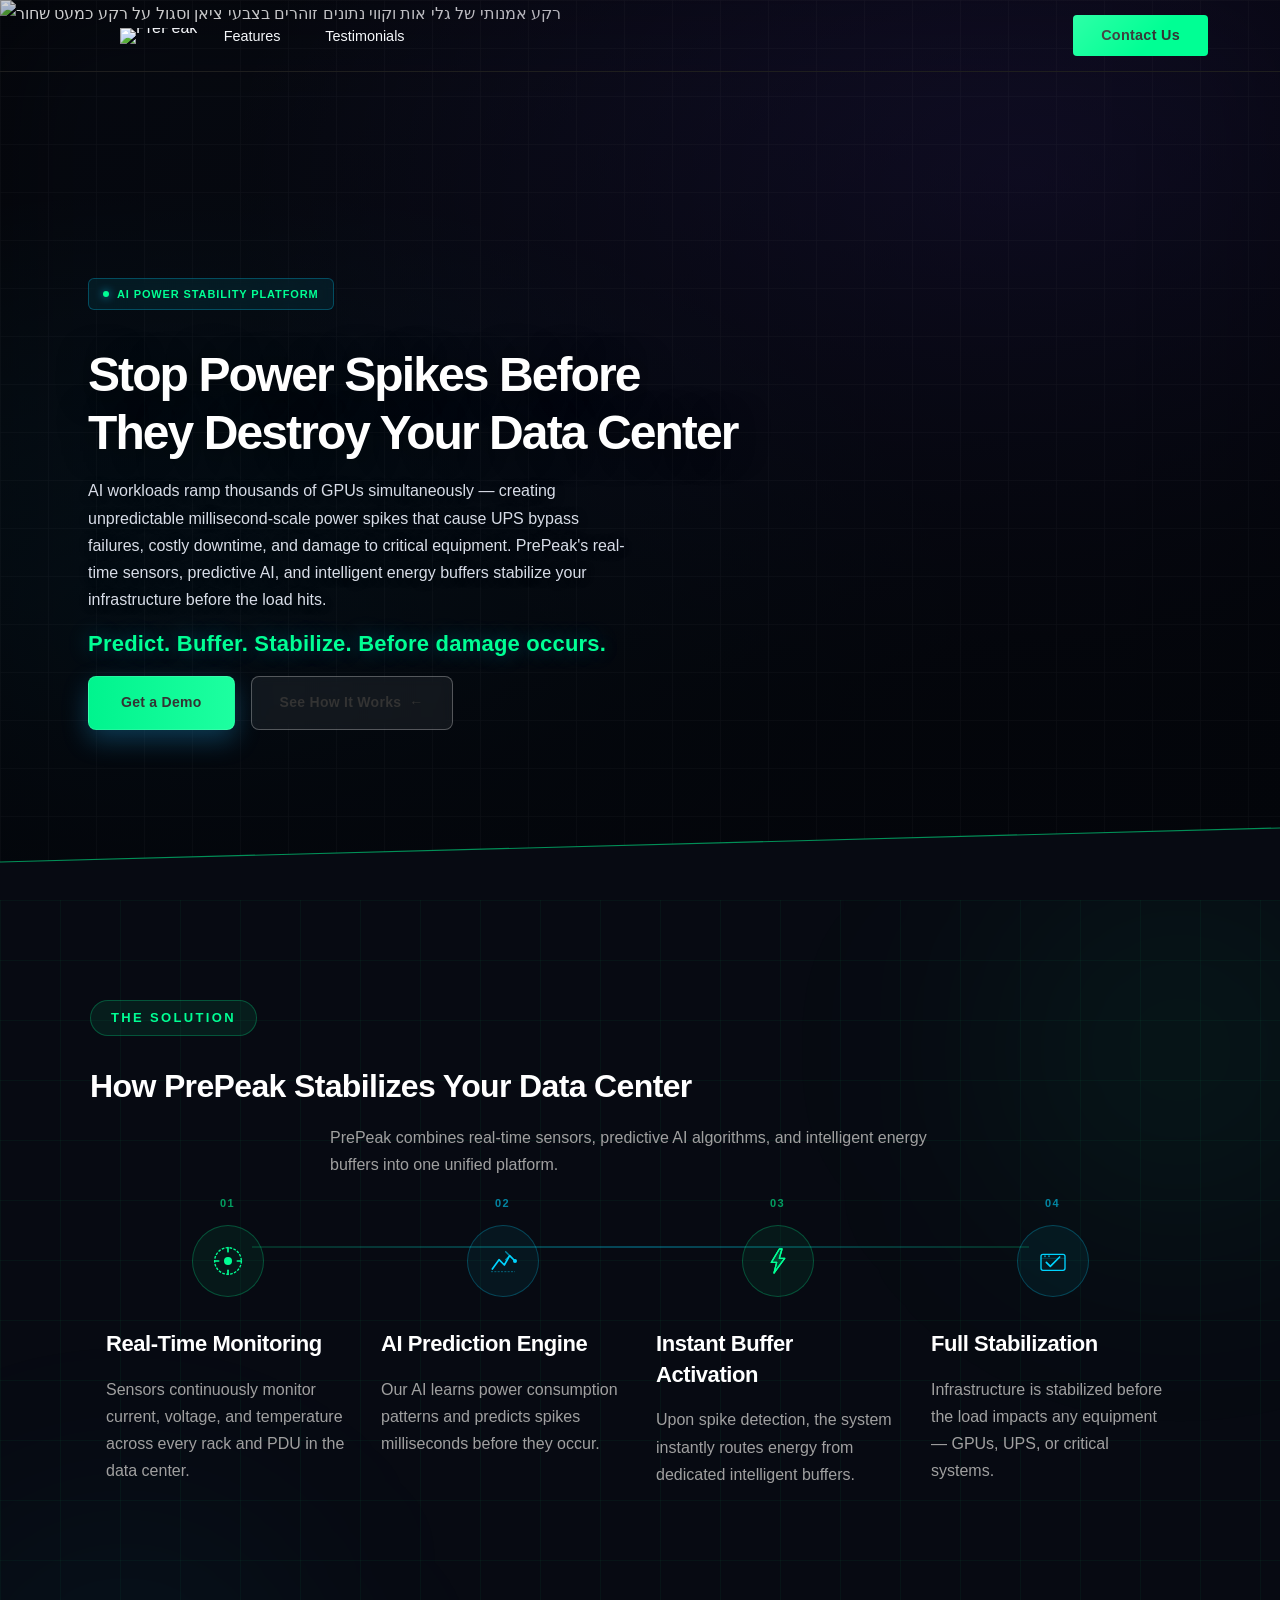
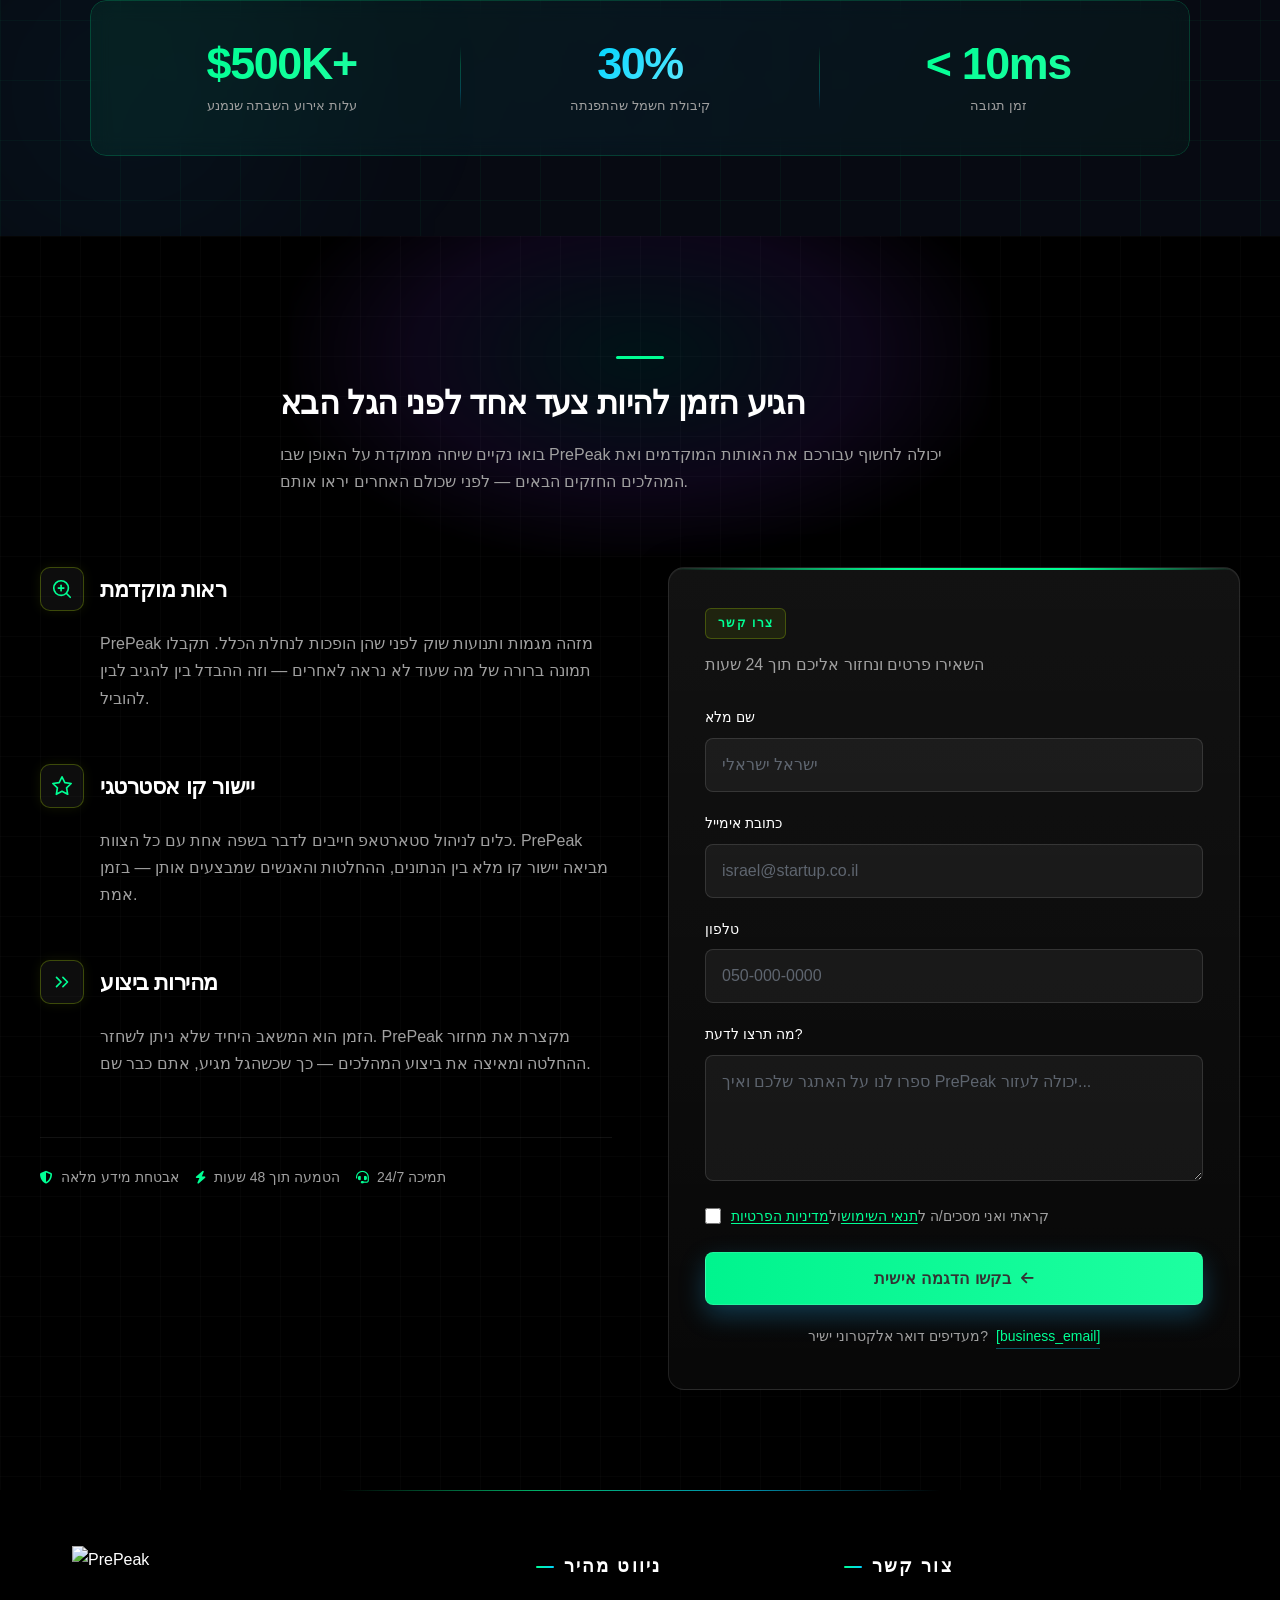
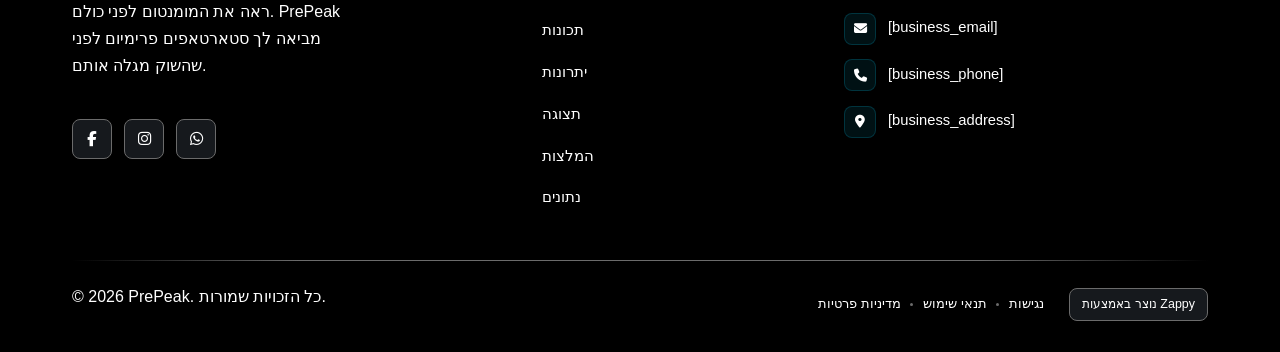
==== commit 4038e6db: "Background sync: Progressive GitHub Sync" ====
--- a/public/index.html
+++ b/public/index.html
@@ -1 +1 @@
-<!doctype html><html dir="ltr" lang="he"><head><meta charset="UTF-8"><meta content="width=device-width,initial-scale=1" name="viewport"><meta content="index, follow" name="robots"><title>PrePeak — PrePeak</title><meta content="A modern startup seeking a landing page to showcase their product or service. The brand identity leans toward a contemporary, innovative aesthetic typical of te" name="description"><meta content="PrePeak, השקעות בסטארטאפים בשלב מוקדם, אירועי סטארטאפ בישראל, כלים לניהול סטארטאפ" name="keywords"><link href="/assets/favicon.ico" rel="icon" type="image/x-icon"><link href="/assets/favicon-16x16.png" rel="icon" type="image/png" sizes="16x16"><link href="/assets/favicon-32x32.png" rel="icon" type="image/png" sizes="32x32"><link href="/assets/favicon-48x48.png" rel="icon" type="image/png" sizes="48x48"><link href="/assets/favicon-192x192.png" rel="icon" type="image/png" sizes="192x192"><link href="/assets/favicon-512x512.png" rel="icon" type="image/png" sizes="512x512"><link href="/assets/apple-touch-icon.png" rel="apple-touch-icon"><script>!function(){"use strict";var t="e3b10b4e-b848-44c6-b433-0283335c695a",e="https://api.zappy5.com/api/analytics/track",a=18e5,n=2592e6,o=!0,i=!0,r=!0;var s=function(){var e="zappy_visitor_"+t,a=null;try{if(a=localStorage.getItem(e)){var o=JSON.parse(a),i=Date.now();if(i-o.created<n)return o.lastSeen=i,localStorage.setItem(e,JSON.stringify(o)),o.id}}catch(t){console.warn("Zappy Analytics: LocalStorage not available")}var r="zv_"+Date.now()+"_"+Math.random().toString(36).substr(2,9);try{localStorage.setItem(e,JSON.stringify({id:r,created:Date.now(),lastSeen:Date.now()}))}catch(t){}return r}(),c=function(){var e="zappy_session_"+t,n=null;try{if(n=sessionStorage.getItem(e)){var o=JSON.parse(n),i=Date.now();if(i-o.timestamp<a)return o.timestamp=i,sessionStorage.setItem(e,JSON.stringify(o)),o.id}}catch(t){console.warn("Zappy Analytics: SessionStorage not available")}var r="zs_"+Date.now()+"_"+Math.random().toString(36).substr(2,9);try{sessionStorage.setItem(e,JSON.stringify({id:r,timestamp:Date.now()}))}catch(t){}return r}();function l(a,n){n=n||{};var o={website_id:t,event_type:a,page_path:window.location.pathname,referrer:document.referrer||"direct",visitor_id:s,session_id:c,metadata:n};if(navigator.sendBeacon){var i=new Blob([JSON.stringify(o)],{type:"application/json"});navigator.sendBeacon(e,i)}else fetch(e,{method:"POST",headers:{"Content-Type":"application/json"},body:JSON.stringify(o),keepalive:!0}).catch(function(t){console.warn("Zappy Analytics: Failed to track event",t)})}o&&l("pageview",{title:document.title,url:window.location.href}),i&&document.addEventListener("click",function(t){var e=t.target;if("BUTTON"===e.tagName||e.closest("button")){var a="BUTTON"===e.tagName?e:e.closest("button");l("click",{element:"button",text:a.textContent.trim().substring(0,100),id:a.id||null,class:a.className||null})}else if("A"===e.tagName||e.closest("a")){var n="A"===e.tagName?e:e.closest("a");l("navigation",{element:"link",text:n.textContent.trim().substring(0,100),href:n.href,external:n.hostname!==window.location.hostname})}},!0),r&&document.addEventListener("submit",function(t){var e=t.target;l("form_submit",{form_id:e.id||null,form_name:e.name||null,form_action:e.action||null,form_method:e.method||"GET"})},!0);var m=Date.now();window.addEventListener("beforeunload",function(){l("page_unload",{time_on_page:Math.floor((Date.now()-m)/1e3),page_path:window.location.pathname})}),window.zappyAnalytics={track:l,getVisitorId:function(){return s},getSessionId:function(){return c}}}()</script><meta content="PrePeak — PrePeak" property="og:title"><meta content="A modern startup seeking a landing page to showcase their product or service. The brand identity leans toward a contemporary, innovative aesthetic typical of te" property="og:description"><meta content="website" property="og:type"><meta content="he_IL" property="og:locale"><meta content="summary_large_image" name="twitter:card"><meta content="PrePeak — PrePeak" name="twitter:title"><meta content="A modern startup seeking a landing page to showcase their product or service. The brand identity leans toward a contemporary, innovative aesthetic typical of te" name="twitter:description"><link href="https://cdnjs.cloudflare.com/ajax/libs/font-awesome/6.4.0/css/all.min.css" rel="stylesheet"><link href="/assets/favicon.ico" rel="icon" type="image/x-icon"><link href="/assets/favicon-16x16.png" rel="icon" type="image/png" sizes="16x16"><link href="/assets/favicon-32x32.png" rel="icon" type="image/png" sizes="32x32"><link href="/assets/favicon-48x48.png" rel="icon" type="image/png" sizes="48x48"><link href="/assets/favicon-192x192.png" rel="icon" type="image/png" sizes="192x192"><link href="/assets/favicon-512x512.png" rel="icon" type="image/png" sizes="512x512"><link href="/assets/apple-touch-icon.png" rel="apple-touch-icon"><link href="https://cdn.jsdelivr.net/npm/vanilla-cookieconsent@3/dist/cookieconsent.css" rel="stylesheet"><script src="https://cdn.jsdelivr.net/npm/vanilla-cookieconsent@3/dist/cookieconsent.umd.js"></script><script src="https://cdn.jsdelivr.net/gh/mickidum/acc_toolbar/acctoolbar/acctoolbar.min.js"></script><link href="/styles.css" rel="stylesheet"><style id="zappy-dropdown-submenu-styles">#navMenu li:has(.sub-menu),.nav-menu li:has(.sub-menu),.navbar li:has(.sub-menu),nav li:has(.sub-menu){position:relative}#navMenu .sub-menu,.nav-menu .sub-menu,.navbar .sub-menu,nav .sub-menu{display:block!important;position:absolute!important;top:100%;left:0;min-width:220px;background:#fff;border-radius:8px;box-shadow:0 8px 25px rgba(0,0,0,.15);padding:8px 0;opacity:0;visibility:hidden;transform:translateY(10px);transition:all .3s ease;z-index:1000;list-style:none;pointer-events:none}#navMenu li:hover>.sub-menu,.nav-menu li:hover>.sub-menu,.navbar li:hover>.sub-menu,nav li:hover>.sub-menu{opacity:1!important;visibility:visible!important;transform:translateY(0)!important;pointer-events:auto!important}.sub-menu li{list-style:none;margin:0;padding:0}.sub-menu a{display:block!important;padding:10px 16px!important;color:var(--text-dark,#333)!important;font-weight:500;text-decoration:none;white-space:nowrap;transition:background-color .2s}.sub-menu a:hover{background-color:#f5f5f5}[dir=rtl] .nav-menu .sub-menu,[dir=rtl] .navbar .sub-menu,[dir=rtl] nav .sub-menu,html[lang=ar] .nav-menu .sub-menu,html[lang=ar] .navbar .sub-menu,html[lang=ar] nav .sub-menu,html[lang=he] .nav-menu .sub-menu,html[lang=he] .navbar .sub-menu,html[lang=he] nav .sub-menu{left:auto!important;right:0!important}.sub-menu:empty,.sub-menu:not(:has(li)):not(:has(> a)),.sub-menu:not(:has(li:not(.zappy-hidden-menu-item))):not(:has(> a)){display:none!important;opacity:0!important;visibility:hidden!important;pointer-events:none!important}li:has(.menu-group-title):hover>.sub-menu{opacity:1!important;visibility:visible!important;transform:translateY(0)!important;pointer-events:auto!important}#navMenu>li>.menu-group-title,.nav-menu>li>.menu-group-title{display:inline-block;padding:.5rem 1rem;cursor:default;user-select:none}@media (max-width:768px){#navMenu .sub-menu,.nav-menu .sub-menu,.navbar .sub-menu,nav .sub-menu{position:static!important;transform:none!important;box-shadow:none!important;background:0 0!important;max-height:0;overflow:hidden;opacity:0;visibility:hidden;transition:max-height .3s ease,opacity .3s ease;padding:0!important;border-radius:0!important}.sub-menu.mobile-expanded{max-height:60vh!important;overflow-y:auto!important;opacity:1!important;visibility:visible!important;padding:8px 0 8px 16px!important}[dir=rtl] .sub-menu.mobile-expanded,html[lang=he] .sub-menu.mobile-expanded{padding:8px 16px 8px 0!important}#navMenu li:hover>.sub-menu,.nav-menu li:hover>.sub-menu,.navbar li:hover>.sub-menu,nav li:hover>.sub-menu{opacity:0;visibility:hidden;pointer-events:none}#navMenu li>.sub-menu.mobile-expanded,.nav-menu li>.sub-menu.mobile-expanded,.navbar li>.sub-menu.mobile-expanded,nav li>.sub-menu.mobile-expanded{opacity:1!important;visibility:visible!important;pointer-events:auto!important}#navMenu li:has(.sub-menu),.nav-menu li:has(.sub-menu),.navbar li:has(.sub-menu),nav li:has(.sub-menu){display:flex!important;flex-wrap:wrap!important;align-items:center!important;position:relative!important;min-height:44px!important}#navMenu li:has(.sub-menu)>a,.nav-menu li:has(.sub-menu)>a,.navbar li:has(.sub-menu)>a,nav li:has(.sub-menu)>a{flex:1!important;min-width:0!important}#navMenu li:has(.sub-menu)>.menu-group-title,.nav-menu li:has(.sub-menu)>.menu-group-title,.navbar li:has(.sub-menu)>.menu-group-title,nav li:has(.sub-menu)>.menu-group-title{flex:1!important;min-width:0!important;padding:0!important;line-height:inherit!important}#navMenu li:has(.sub-menu)>.sub-menu,.nav-menu li:has(.sub-menu)>.sub-menu,.navbar li:has(.sub-menu)>.sub-menu,nav li:has(.sub-menu)>.sub-menu{flex-basis:100%!important;width:100%!important}#navMenu li:has(.sub-menu)>a [class*=arrow],#navMenu li:has(.sub-menu)>a [class*=chevron],.nav-menu li:has(.sub-menu)>a .fa-angle-down,.nav-menu li:has(.sub-menu)>a .fa-chevron-down,.nav-menu li:has(.sub-menu)>a [class*=arrow],.nav-menu li:has(.sub-menu)>a [class*=chevron],nav li:has(.sub-menu)>a [class*=arrow],nav li:has(.sub-menu)>a [class*=chevron]{display:none!important;visibility:hidden!important}.mobile-submenu-toggle{display:flex!important;align-items:center!important;justify-content:center!important;width:44px!important;height:auto!important;background:0 0!important;border:none!important;cursor:pointer!important;color:var(--text-light)!important;position:static!important;flex-shrink:0!important;align-self:stretch!important;z-index:2!important;padding:0!important;margin:0!important}.mobile-submenu-toggle::after{content:''!important;width:0!important;height:0!important;border-left:6px solid transparent!important;border-right:6px solid transparent!important;border-top:7px solid currentColor!important;transition:transform .3s ease!important}.mobile-submenu-toggle.expanded::after{transform:rotate(180deg)!important}.sub-menu a{padding:10px 0!important;display:block!important;color:var(--text-light)!important}.navbar .sub-menu li a,.zappy-products-dropdown .sub-menu a,nav.navbar .sub-menu li a{color:var(--text-light)!important}}@media (min-width:769px){.mobile-submenu-toggle{display:none!important}}</style><style id="mobile-lang-menu-deployed-css">@media (max-width:768px){.lang-switcher,.nav-container .lang-switcher,.nav-cta-container .lang-switcher,.nav-ecommerce-icons .lang-switcher,.nav-icons-left .lang-switcher,.navbar .lang-switcher,.navbar .nav-cta-container .lang-switcher{display:none!important}.mobile-lang-menu{width:100%;border-top:1px solid rgba(128,128,128,.2);padding:8px 0 0 0;margin-top:8px}.mobile-lang-toggle{display:flex!important;align-items:center;justify-content:space-between;width:100%;padding:12px 16px;background:0 0;border:none;cursor:pointer;font-size:15px;color:inherit;font-family:inherit}.mobile-lang-toggle::after{content:'';display:inline-block;width:8px;height:8px;border-right:2px solid currentColor;border-bottom:2px solid currentColor;transform:rotate(45deg);transition:transform .3s ease;margin-left:8px}.mobile-lang-toggle.expanded::after{transform:rotate(-135deg)}.mobile-lang-options{max-height:0;overflow:hidden;transition:max-height .3s ease}.mobile-lang-options.expanded{max-height:300px}.mobile-lang-option{display:flex!important;align-items:center;gap:10px;padding:10px 24px;text-decoration:none;color:inherit;font-size:14px;font-family:inherit}.mobile-lang-option:hover{background:rgba(128,128,128,.1)}.mobile-lang-option.active{font-weight:600;opacity:.7;pointer-events:none}.mobile-lang-option img{width:20px;height:20px;border-radius:50%}}@media (min-width:769px){.mobile-lang-menu{display:none!important}}</style><style id="zappy-widget-visibility">#mic-access-tool-box,#mic-access-tool-general-button,#mic-init-access-tool #mic-access-tool-box,#mic-init-access-tool #mic-access-tool-general-button,#mic-init-access-tool .mic-access-tool-general-button,._access-icon,._access-menu,.mic-access-tool-box,.mic-access-tool-general-button,div[id*=mic-access-tool-box]{display:none!important;visibility:hidden!important;opacity:0!important;pointer-events:none!important}</style></head><body><nav class="navbar" dir="ltr"><button class="mobile-toggle" aria-label="Menu" id="mobileToggle"><svg viewBox="0 0 24 24" fill="none" height="24" width="24" class="hamburger-icon"><path d="M3 12h18M3 6h18M3 18h18" stroke="currentColor" stroke-width="2" stroke-linecap="round"></path></svg><svg viewBox="0 0 24 24" fill="none" height="24" width="24" class="close-icon" style="display:none"><path d="M18 6L6 18M6 6l12 12" stroke="currentColor" stroke-width="2" stroke-linecap="round"></path></svg></button><button class="phone-header-btn" aria-label="Call" data-phone="[business_phone]"><svg viewBox="0 0 24 24" fill="currentColor" height="20" width="20"><path d="M22 16.92v3a2 2 0 0 1-2.18 2 19.79 19.79 0 0 1-8.63-3.07 19.5 19.5 0 0 1-6-6 19.79 19.79 0 0 1-3.07-8.67A2 2 0 0 1 4.11 2h3a2 2 0 0 1 2 1.72 12.84 12.84 0 0 0 .7 2.81 2 2 0 0 1-.45 2.11L8.09 9.91a16 16 0 0 0 6 6l1.27-1.27a2 2 0 0 1 2.11-.45 12.84 12.84 0 0 0 2.81.7A2 2 0 0 1 22 16.92z"></path></svg></button><div class="nav-container"><div class="nav-right-group"><div class="nav-brand"><a href="/" class="logo-link"><img alt="PrePeak" class="logo" src="/assets/prepeak-general-logo.webp"></a></div><ul class="nav-menu" id="navMenu"><li><a href="#features">Features</a></li><li><a href="#testimonials">Testimonials</a></li></ul></div><div class="nav-cta-container"><a href="#contact" class="nav-cta-btn">Contact Us</a></div></div></nav><script>window.addEventListener("load",function(){const e=document.querySelector(".navbar, nav, header");if(!e)return void console.log("[Navbar] Navbar element not found");let t=document.getElementById("mobileToggle")||document.querySelector(".mobile-toggle")||document.querySelector(".hamburger")||document.querySelector(".hamburger-menu")||document.querySelector(".menu-toggle")||document.querySelector(".burger-menu")||document.querySelector('[aria-label="Menu"]')||document.querySelector('[aria-label="תפריט"]');const o=document.querySelector(".phone-header-btn"),n=window.getComputedStyle(e);let r=n.backgroundColor;if(console.log("[Navbar] Initial navbar background:",r),"transparent"===r||"rgba(0, 0, 0, 0)"===r||r.startsWith("rgba")&&r.includes(", 0)")){const e=n.backgroundImage;if(e&&"none"!==e)console.log("[Navbar] Navbar has background image/gradient, using dark text"),r="rgb(240, 240, 240)";else{const e=window.getComputedStyle(document.body).backgroundColor;console.log("[Navbar] Navbar transparent, using body background:",e),r=e}}const i=r.match(/\d+/g);if(i&&i.length>=3){const e=(.299*parseInt(i[0])+.587*parseInt(i[1])+.114*parseInt(i[2]))/255;console.log("[Navbar] Mobile button colors preserved from Claude CSS (luminance:",e.toFixed(2)+")");const n=document.createElement("style");n.id="zappy-mobile-nav-fix";document.documentElement.lang;document.documentElement.dir,n.textContent='\n        /* Hide mobile buttons on desktop, show only on mobile */\n        @media (min-width: 769px) {\n          .mobile-toggle,\n          .phone-header-btn {\n            display: none !important;\n          }\n        }\n        \n        /* Show and position mobile buttons correctly on mobile */\n        @media (max-width: 768px) {\n          .mobile-toggle,\n          .phone-header-btn {\n            position: absolute !important;\n            top: 50% !important;\n            transform: translateY(-50%) !important;\n            z-index: 1001 !important;\n            display: flex !important;\n            align-items: center !important;\n            justify-content: center !important;\n            width: 36px !important;\n            height: 36px !important;\n            border-radius: 50% !important;\n            border: none !important;\n            cursor: pointer !important;\n            padding: 6px !important;\n            background: none !important;\n            color: var(--nav-text, var(--text-light)) !important;\n          }\n          \n          /* LTR positioning (default): hamburger LEFT, phone RIGHT */\n          html:not([dir="rtl"]):not([lang="he"]):not([lang="ar"]) .mobile-toggle,\n          html[dir="ltr"] .mobile-toggle {\n            left: 12px !important;\n            right: auto !important;\n          }\n          html:not([dir="rtl"]):not([lang="he"]):not([lang="ar"]) .phone-header-btn,\n          html[dir="ltr"] .phone-header-btn {\n            right: 12px !important;\n            left: auto !important;\n          }\n          \n          /* RTL positioning: hamburger RIGHT, phone LEFT */\n          html[dir="rtl"] .mobile-toggle,\n          html[lang="he"] .mobile-toggle,\n          html[lang="ar"] .mobile-toggle {\n            right: 12px !important;\n            left: auto !important;\n          }\n          html[dir="rtl"] .phone-header-btn,\n          html[lang="he"] .phone-header-btn,\n          html[lang="ar"] .phone-header-btn {\n            left: 12px !important;\n            right: auto !important;\n          }\n          \n          /* CRITICAL: Ensure nav-container has min-height on mobile */\n          /* All children are positioned absolutely/fixed on mobile, so height:auto collapses to 0 */\n          .nav-container {\n            min-height: 70px !important;\n            position: relative !important;\n          }\n          \n          /* Ensure SVG icons are properly sized and inherit color */\n          .mobile-toggle svg,\n          .phone-header-btn svg {\n            width: 24px !important;\n            height: 24px !important;\n            /* Don\'t force display - let JavaScript control hamburger/close toggle */\n          }\n          \n          /* Reset nav-cta-container on mobile - remove desktop box-shadow/padding */\n          /* that creates a visible ghost box when CTA button is hidden */\n          .nav-cta-container {\n            box-shadow: none !important;\n            padding: 0 !important;\n          }\n          \n          /* Hide nav-cta-container entirely on mobile when there\'s no lang-switcher */\n          /* (only the CTA button is inside, and it\'s hidden on mobile) */\n          .nav-cta-container:not(:has(.lang-switcher)) {\n            display: none !important;\n          }\n          \n          /* CRITICAL: Prevent hero image fade gradient from bleeding over headline text */\n          /* The .image-fade-gradient has bottom: -30px (extends below parent) */\n          /* On mobile stacked layout, this overlaps the h1 text below the image */\n          .hero-image-column {\n            overflow: hidden !important;\n          }\n          .image-fade-gradient {\n            bottom: 0 !important;\n          }\n          \n          /* Hide desktop language switcher on mobile - hamburger menu handles it */\n          /* High specificity to override stored CSS */\n          .lang-switcher,\n          .nav-cta-container .lang-switcher,\n          .nav-container .lang-switcher,\n          .navbar .lang-switcher,\n          .navbar .nav-cta-container .lang-switcher {\n            display: none !important;\n          }\n        }\n      ';const r=document.getElementById("zappy-mobile-nav-fix");r&&r.remove(),document.head.appendChild(n),console.log("[Navbar] Critical CSS injected for mobile nav positioning");const l=window.innerWidth<=768;if(t){const e=t.querySelector(".hamburger-icon"),o=t.querySelector(".close-icon");e&&(e.style.setProperty("width","24px","important"),e.style.setProperty("height","24px","important"),e.style.setProperty("display","block","important")),o&&(o.style.setProperty("width","24px","important"),o.style.setProperty("height","24px","important"),o.style.setProperty("display","none","important")),l?(t.style.setProperty("position","absolute","important"),t.style.setProperty("top","50%","important"),t.style.setProperty("transform","translateY(-50%)","important"),t.style.setProperty("z-index","1001","important"),t.style.removeProperty("left"),t.style.removeProperty("right"),console.log("[Navbar] Mobile toggle positioning applied (mobile viewport)")):(t.style.removeProperty("position"),t.style.removeProperty("top"),t.style.removeProperty("transform"),t.style.removeProperty("z-index"),t.style.removeProperty("left"),t.style.removeProperty("right"),console.log("[Navbar] Desktop viewport - cleared mobile toggle inline positioning"))}if(o){const e=o.querySelector("svg");e&&(e.style.width="24px",e.style.height="24px",e.setAttribute("width","24"),e.setAttribute("height","24")),l?(o.style.setProperty("position","absolute","important"),o.style.setProperty("top","50%","important"),o.style.setProperty("transform","translateY(-50%)","important"),o.style.setProperty("z-index","1001","important"),o.style.removeProperty("left"),o.style.removeProperty("right"),console.log("[Navbar] Phone button positioning applied (mobile viewport)")):(o.style.removeProperty("position"),o.style.removeProperty("top"),o.style.removeProperty("transform"),o.style.removeProperty("z-index"),o.style.removeProperty("left"),o.style.removeProperty("right"),console.log("[Navbar] Desktop viewport - cleared phone button inline positioning"))}}else console.log("[Navbar] Could not parse background color:",r);t=document.getElementById("mobileToggle")||document.querySelector(".mobile-toggle")||document.querySelector(".hamburger")||document.querySelector(".hamburger-menu")||document.querySelector(".menu-toggle")||document.querySelector(".burger-menu")||document.querySelector('[aria-label="Menu"]')||document.querySelector('[aria-label="תפריט"]');const l=document.getElementById("navMenu")||document.querySelector(".nav-menu")||document.querySelector(".nav-links")||document.querySelector("nav ul:not(.submenu)");if(!t||!l)return void console.log("[Navbar] Mobile toggle or menu not found:",{toggle:!!t,menu:!!l});l.id||(l.id="navMenu"),console.log("[Navbar] Initializing mobile menu...");const a=t.cloneNode(!0);t.parentNode.replaceChild(a,t),a.addEventListener("click",function(e){e.preventDefault(),e.stopPropagation();const t=this.querySelector(".hamburger-icon"),o=this.querySelector(".close-icon");l.classList.contains("active")?(l.classList.remove("active"),t&&t.style.setProperty("display","block","important"),o&&o.style.setProperty("display","none","important"),document.body.style.overflow="",console.log("[Navbar] Menu closed")):(l.classList.add("active"),t&&t.style.setProperty("display","none","important"),o&&o.style.setProperty("display","block","important"),document.body.style.overflow="hidden",console.log("[Navbar] Menu opened"))}),l.querySelectorAll("a").forEach(function(e){e.addEventListener("click",function(){if("#"===this.getAttribute("href"))return;const e=a.querySelector(".hamburger-icon"),t=a.querySelector(".close-icon");l.classList.remove("active"),e&&e.style.setProperty("display","block","important"),t&&t.style.setProperty("display","none","important"),document.body.style.overflow="",console.log("[Navbar] Menu closed (link clicked)")})});var s=l.querySelectorAll(".dropdown-toggle");s.forEach(function(e){e.addEventListener("click",function(e){e.preventDefault(),e.stopPropagation();var t=this.closest(".nav-dropdown");t&&(t.parentNode.querySelectorAll(".nav-dropdown.open").forEach(function(e){e!==t&&e.classList.remove("open")}),t.classList.toggle("open"),console.log("[Navbar] Dropdown toggled:",t.classList.contains("open")?"open":"closed"))})}),document.addEventListener("click",function(e){e.target.closest(".nav-dropdown")||document.querySelectorAll(".nav-dropdown.open").forEach(function(e){e.classList.remove("open")})}),console.log("[Navbar] Dropdown handlers initialized for "+s.length+" dropdowns"),o&&o.addEventListener("click",function(){const e=document.querySelectorAll('a[href^="tel:"]'),t=e.length>0?e[0].getAttribute("href").replace("tel:",""):"[business_phone]";window.location.href="tel:"+t,console.log("[Navbar] Phone button clicked")}),console.log("[Navbar] Mobile menu initialized successfully");const p=function(){const e=document.querySelector(".whatsapp-float");e&&(window.innerWidth>=769?(e.style.setProperty("display","none","important"),e.style.setProperty("visibility","hidden","important"),e.style.setProperty("opacity","0","important"),e.style.setProperty("pointer-events","none","important"),console.log("[WhatsApp] Button hidden on desktop")):(e.style.removeProperty("display"),e.style.removeProperty("visibility"),e.style.removeProperty("opacity"),e.style.removeProperty("pointer-events"),console.log("[WhatsApp] Button visible on mobile")))};let c;p(),window.addEventListener("resize",function(){clearTimeout(c),c=setTimeout(p,100)})})</script><main><section class="index-hero-section" data-layout-spec="בית-hero" dir="ltr" id="hero" data-hero-type="fullscreen-scrim"><div class="index-hero-bg-wrap"><img alt="רקע אמנותי של גלי אות וקווי נתונים זוהרים בצבעי ציאן וסגול על רקע כמעט שחור" class="index-hero-bg-img" src="/assets/site-index-hero-image-1.webp" data-context="Abstract dark cinematic signal-wave environment for a tech startup called PrePeak. Near-black background (#070A12) with luminous electric cyan and violet glowing chart lines, signal waves, and faint grid structures. Motion-inspired blur streaks suggesting speed and data momentum. Subtle radial glows in cyan and violet. No people, no text, no UI elements — pure abstract data visualization atmosphere." data-hero-bg="true" data-placeholder="index-hero-image-1" height="900" width="1440"></div><div class="index-hero-scrim" aria-hidden="true"></div><div class="index-hero-grid-texture" aria-hidden="true"></div><div class="index-hero-content-wrap"><div class="index-hero-content"><div class="index-hero-badge"><span class="index-hero-badge-dot" aria-hidden="true"></span><span>AI Power Stability Platform</span></div><h1 class="index-hero-h1">Stop Power Spikes Before They Destroy Your Data Center</h1><p class="index-hero-body">AI workloads ramp thousands of GPUs simultaneously — creating unpredictable millisecond-scale power spikes that cause UPS bypass failures, costly downtime, and damage to critical equipment. PrePeak's real-time sensors, predictive AI, and intelligent energy buffers stabilize your infrastructure before the load hits.</p><h3 class="index-hero-h3">Predict. Buffer. Stabilize. Before damage occurs.</h3><div class="index-hero-ctas"><a href="#contact" class="index-hero-btn-primary">Get a Demo</a><a href="#features" class="index-hero-btn-secondary">See How It Works<span aria-hidden="true">←</span></a></div></div></div><div class="index-hero-divider-wrapper"><svg viewBox="0 0 1440 90" xmlns="http://www.w3.org/2000/svg" aria-hidden="true" data-no-icon-edit="true" preserveAspectRatio="none"><path d="M0,90 L0,52 L1440,18 L1440,90 Z" fill="#070A12"></path><path d="M0,52 L1440,18" stroke="#00FF94" stroke-width="1.2" fill="#070A12" opacity="0.55"></path></svg></div></section><section class="index-contact-section" data-layout-spec="בית-contact" dir="ltr" id="contact"><div class="index-contact-section__glow" aria-hidden="true"></div><div class="index-contact-section__grid-texture" aria-hidden="true"></div><div class="index-contact-section__container"><div class="index-contact-section__header"><div class="index-contact-section__accent-line" aria-hidden="true"></div><h2 class="index-contact-section__title">הגיע הזמן להיות צעד אחד לפני הגל הבא</h2><p class="index-contact-section__subtitle">בואו נקיים שיחה ממוקדת על האופן שבו PrePeak יכולה לחשוף עבורכם את האותות המוקדמים ואת המהלכים החזקים הבאים — לפני שכולם האחרים יראו אותם.</p></div><div class="index-contact-section__columns"><div class="index-contact-section__copy"><article class="index-contact-section__mini-block"><div class="index-contact-section__mini-icon" aria-hidden="true"><svg viewBox="0 0 24 24" fill="none" height="22" width="22" data-element-type="icon" data-icon-type="svg" stroke="currentColor" stroke-linecap="round" stroke-linejoin="round" stroke-width="1.8" xmlns="http://www.w3.org/2000/svg"><circle cx="11" cy="11" r="8"></circle><line x1="21" x2="16.65" y1="21" y2="16.65"></line><line x1="11" x2="11" y1="8" y2="14"></line><line x1="8" x2="14" y1="11" y2="11"></line></svg></div><div class="index-contact-section__mini-content"><h3 class="index-contact-section__mini-title">ראות מוקדמת</h3><p class="index-contact-section__mini-text">PrePeak מזהה מגמות ותנועות שוק לפני שהן הופכות לנחלת הכלל. תקבלו תמונה ברורה של מה שעוד לא נראה לאחרים — וזה ההבדל בין להגיב לבין להוביל.</p></div></article><article class="index-contact-section__mini-block"><div class="index-contact-section__mini-icon" aria-hidden="true"><svg viewBox="0 0 24 24" fill="none" height="22" width="22" data-element-type="icon" data-icon-type="svg" stroke="currentColor" stroke-linecap="round" stroke-linejoin="round" stroke-width="1.8" xmlns="http://www.w3.org/2000/svg"><polygon points="12 2 15.09 8.26 22 9.27 17 14.14 18.18 21.02 12 17.77 5.82 21.02 7 14.14 2 9.27 8.91 8.26 12 2"></polygon></svg></div><div class="index-contact-section__mini-content"><h3 class="index-contact-section__mini-title">יישור קו אסטרטגי</h3><p class="index-contact-section__mini-text">כלים לניהול סטארטאפ חייבים לדבר בשפה אחת עם כל הצוות. PrePeak מביאה יישור קו מלא בין הנתונים, ההחלטות והאנשים שמבצעים אותן — בזמן אמת.</p></div></article><article class="index-contact-section__mini-block"><div class="index-contact-section__mini-icon" aria-hidden="true"><svg viewBox="0 0 24 24" fill="none" height="22" width="22" data-element-type="icon" data-icon-type="svg" stroke="currentColor" stroke-linecap="round" stroke-linejoin="round" stroke-width="1.8" xmlns="http://www.w3.org/2000/svg"><polyline points="13 17 18 12 13 7"></polyline><polyline points="6 17 11 12 6 7"></polyline></svg></div><div class="index-contact-section__mini-content"><h3 class="index-contact-section__mini-title">מהירות ביצוע</h3><p class="index-contact-section__mini-text">הזמן הוא המשאב היחיד שלא ניתן לשחזר. PrePeak מקצרת את מחזור ההחלטה ומאיצה את ביצוע המהלכים — כך שכשהגל מגיע, אתם כבר שם.</p></div></article><div class="index-contact-section__trust-bar"><span class="index-contact-section__trust-item"><i class="fas fa-shield-alt" aria-hidden="true"></i>אבטחת מידע מלאה</span><span class="index-contact-section__trust-item"><i class="fas fa-bolt" aria-hidden="true"></i>הטמעה תוך 48 שעות</span><span class="index-contact-section__trust-item"><i class="fas fa-headset" aria-hidden="true"></i>תמיכה 24/7</span></div></div><div class="index-contact-section__form-wrapper"><div class="index-contact-section__form-card"><div class="index-contact-section__form-header"><span class="index-contact-section__form-badge">צרו קשר</span><p class="index-contact-section__form-tagline">השאירו פרטים ונחזור אליכם תוך 24 שעות</p></div><form class="contact-form index-contact-section__form" novalidate=""><div class="index-contact-section__field-group"><label class="index-contact-section__label" for="contact-name">שם מלא</label><input class="index-contact-section__input" name="name" type="text" autocomplete="name" id="contact-name" placeholder="ישראל ישראלי" required=""></div><div class="index-contact-section__field-group"><label class="index-contact-section__label" for="contact-email">כתובת אימייל</label><input class="index-contact-section__input" name="email" type="email" autocomplete="email" id="contact-email" placeholder="israel@startup.co.il" required=""></div><div class="index-contact-section__field-group"><label class="index-contact-section__label" for="contact-phone">טלפון</label><input class="index-contact-section__input" name="phone" type="tel" autocomplete="tel" id="contact-phone" placeholder="050-000-0000"></div><div class="index-contact-section__field-group"><label class="index-contact-section__label" for="contact-message">מה תרצו לדעת?</label><textarea class="index-contact-section__input index-contact-section__textarea" id="contact-message" name="message" placeholder="ספרו לנו על האתגר שלכם ואיך PrePeak יכולה לעזור..." required="" rows="4"></textarea></div><div class="privacy-consent"><label class="privacy-consent-label"><input class="privacy-consent-checkbox" name="privacy_consent" type="checkbox" required=""><span>קראתי ואני מסכים/ה ל<a href="/terms" target="_blank">תנאי השימוש</a>ול<a href="/privacy" target="_blank">מדיניות הפרטיות</a></span></label></div><button class="btn-primary index-contact-section__submit" type="submit">בקשו הדגמה אישית<i class="fas fa-arrow-left" aria-hidden="true"></i></button></form><div class="index-contact-section__alt-contact"><span>מעדיפים דואר אלקטרוני ישיר?</span><a href="mailto:[business_email]" class="index-contact-section__email-link">[business_email]</a></div></div></div></div></div></section></main><footer class="site-footer"><div class="footer-glow-top"></div><div class="footer-container"><div class="footer-top"><div class="footer-col footer-col--brand"><div class="footer-logo-wrap"><img alt="PrePeak" class="logo" src="/assets/prepeak-general-logo.webp"></div><p class="footer-brand-desc">ראה את המומנטום לפני כולם. PrePeak מביאה לך סטארטאפים פרימיום לפני שהשוק מגלה אותם.</p><div class="footer-social"><a href="[facebook_handle]" aria-label="Facebook"><i class="fab fa-facebook-f"></i></a><a href="[instagram_handle]" aria-label="Instagram"><i class="fab fa-instagram"></i></a><a href="[whatsapp_handle]" aria-label="WhatsApp"><i class="fab fa-whatsapp"></i></a></div></div><div class="footer-col footer-col--links"><h4 class="footer-heading"><span class="footer-heading-accent"></span>ניווט מהיר</h4><ul class="footer-nav"><li><a href="#features">תכונות</a></li><li><a href="#benefits">יתרונות</a></li><li><a href="#showcase">תצוגה</a></li><li><a href="#testimonials">המלצות</a></li><li><a href="#stats">נתונים</a></li></ul></div><div class="footer-col footer-col--contact"><h4 class="footer-heading"><span class="footer-heading-accent"></span>צור קשר</h4><ul class="footer-contact"><li><span class="contact-icon"><i class="fas fa-envelope"></i></span><span class="contact-text"><a href="mailto:[business_email]">[business_email]</a></span></li><li><span class="contact-icon"><i class="fas fa-phone"></i></span><span class="contact-text"><a href="tel:[business_phone]">[business_phone]</a></span></li><li><a href="/"><span class="contact-icon"><i class="fas fa-map-marker-alt"></i></span><span class="contact-text">[business_address]</span></a></li></ul></div></div><div class="footer-divider"></div><div class="footer-bottom"><p class="footer-copyright">© 2026 PrePeak. כל הזכויות שמורות.</p><div class="footer-bottom-right"><nav class="footer-legal"><a href="/privacy">מדיניות פרטיות</a><span class="footer-legal-sep"></span><a href="/terms">תנאי שימוש</a><span class="footer-legal-sep"></span><a href="/accessibility">נגישות</a></nav><a href="https://zappy5.com" class="zappy-attribution" target="_blank">נוצר באמצעות Zappy</a></div></div></div></footer><a href="https://wa.me/[whatsapp_handle]" class="whatsapp-float" aria-label="WhatsApp"><i class="fab fa-whatsapp"></i></a><div data-integration="accessibility:toolbar"></div><script src="/script.js"></script><script id="zappy-mobile-submenu-script">!function(){function e(){if(window.innerWidth>768)return document.querySelectorAll(".mobile-submenu-toggle").forEach(function(e){e.remove()}),void document.querySelectorAll(".sub-menu.mobile-expanded").forEach(function(e){e.classList.remove("mobile-expanded")});document.querySelectorAll(".nav-menu li:has(.sub-menu), nav li:has(.sub-menu), .navbar li:has(.sub-menu), #navMenu li:has(.sub-menu)").forEach(function(e){if(!e.querySelector(".mobile-submenu-toggle")){var t=e.querySelector(".sub-menu"),n=e.querySelector(":scope > a");if(t&&n){var o=document.createElement("button");o.className="mobile-submenu-toggle",o.setAttribute("aria-label","Toggle submenu"),o.setAttribute("type","button"),n.insertAdjacentElement("afterend",o),o.addEventListener("click",function(e){e.preventDefault(),e.stopPropagation(),document.querySelectorAll(".sub-menu.mobile-expanded").forEach(function(e){if(e!==t){e.classList.remove("mobile-expanded");var n=e.parentElement.querySelector(".mobile-submenu-toggle");n&&n.classList.remove("expanded")}}),t.classList.toggle("mobile-expanded"),o.classList.toggle("expanded")})}}})}var t;"loading"===document.readyState?document.addEventListener("DOMContentLoaded",e):e(),window.addEventListener("resize",function(){clearTimeout(t),t=setTimeout(e,250)});var n=new MutationObserver(function(t){t.forEach(function(t){if("attributes"===t.type){var n=t.target;n.classList&&(n.classList.contains("active")||n.classList.contains("open"))&&setTimeout(e,100)}})});setTimeout(function(){document.querySelectorAll(".mobile-menu, .nav-menu, #navMenu, nav").forEach(function(e){n.observe(e,{attributes:!0,attributeFilter:["class","style"]})})},500)}()</script><script id="zappy-mobile-lang-menu-script">!function(){function e(){if(window.innerWidth>768){var e=document.querySelector(".mobile-lang-menu");e&&e.remove()}else if(!document.querySelector(".mobile-lang-menu")){var n=document.querySelector(".lang-switcher");if(n){var a=n.querySelector(".lang-switcher-dropdown");if(a){var i=a.querySelectorAll(".lang-option");if(0!==i.length){var t=document.getElementById("navMenu")||document.querySelector(".nav-menu")||document.querySelector("nav ul");if(t){var l=document.documentElement.lang||"en",s=document.createElement("div");s.className="mobile-lang-menu";var c={he:{name:"עברית",flag:"https://api.iconify.design/circle-flags/il.svg"},en:{name:"English",flag:"https://api.iconify.design/circle-flags/us.svg"},ar:{name:"العربية",flag:"https://api.iconify.design/circle-flags/sa.svg"},fr:{name:"Français",flag:"https://api.iconify.design/circle-flags/fr.svg"},es:{name:"Español",flag:"https://api.iconify.design/circle-flags/es.svg"},de:{name:"Deutsch",flag:"https://api.iconify.design/circle-flags/de.svg"},ru:{name:"Русский",flag:"https://api.iconify.design/circle-flags/ru.svg"},zh:{name:"中文",flag:"https://api.iconify.design/circle-flags/cn.svg"},ja:{name:"日本語",flag:"https://api.iconify.design/circle-flags/jp.svg"},pt:{name:"Português",flag:"https://api.iconify.design/circle-flags/br.svg"},it:{name:"Italiano",flag:"https://api.iconify.design/circle-flags/it.svg"},ko:{name:"한국어",flag:"https://api.iconify.design/circle-flags/kr.svg"}}[l]||{name:l,flag:""},r=document.createElement("button");r.className="mobile-lang-toggle",r.type="button";var g=c.flag?'<img src="'+c.flag+'" width="20" height="20" alt="" style="border-radius:50%;margin-right:8px;margin-left:8px;">':"";r.innerHTML=g+c.name,s.appendChild(r);var o=document.createElement("div");o.className="mobile-lang-options";var d=document.createElement("a");d.className="mobile-lang-option active",d.href="#",d.innerHTML=g+c.name,o.appendChild(d),i.forEach(function(e){var n=document.createElement("a");n.className="mobile-lang-option",n.href=e.getAttribute("href"),n.innerHTML=e.innerHTML,o.appendChild(n)}),s.appendChild(o),t.appendChild(s),r.addEventListener("click",function(e){e.preventDefault(),e.stopPropagation(),r.classList.toggle("expanded"),o.classList.toggle("expanded")})}}}}}}"loading"===document.readyState?document.addEventListener("DOMContentLoaded",e):e(),window.addEventListener("resize",function(){clearTimeout(window._mlrt),window._mlrt=setTimeout(e,250)})}()</script></body></html>+<!doctype html><html dir="ltr" lang="he"><head><meta charset="UTF-8"><meta content="width=device-width,initial-scale=1" name="viewport"><meta content="index, follow" name="robots"><title>PrePeak — PrePeak</title><meta content="A modern startup seeking a landing page to showcase their product or service. The brand identity leans toward a contemporary, innovative aesthetic typical of te" name="description"><meta content="PrePeak, השקעות בסטארטאפים בשלב מוקדם, אירועי סטארטאפ בישראל, כלים לניהול סטארטאפ" name="keywords"><link href="/assets/favicon.ico" rel="icon" type="image/x-icon"><link href="/assets/favicon-16x16.png" rel="icon" type="image/png" sizes="16x16"><link href="/assets/favicon-32x32.png" rel="icon" type="image/png" sizes="32x32"><link href="/assets/favicon-48x48.png" rel="icon" type="image/png" sizes="48x48"><link href="/assets/favicon-192x192.png" rel="icon" type="image/png" sizes="192x192"><link href="/assets/favicon-512x512.png" rel="icon" type="image/png" sizes="512x512"><link href="/assets/apple-touch-icon.png" rel="apple-touch-icon"><script>!function(){"use strict";var t="e3b10b4e-b848-44c6-b433-0283335c695a",e="https://api.zappy5.com/api/analytics/track",a=18e5,n=2592e6,o=!0,i=!0,r=!0;var s=function(){var e="zappy_visitor_"+t,a=null;try{if(a=localStorage.getItem(e)){var o=JSON.parse(a),i=Date.now();if(i-o.created<n)return o.lastSeen=i,localStorage.setItem(e,JSON.stringify(o)),o.id}}catch(t){console.warn("Zappy Analytics: LocalStorage not available")}var r="zv_"+Date.now()+"_"+Math.random().toString(36).substr(2,9);try{localStorage.setItem(e,JSON.stringify({id:r,created:Date.now(),lastSeen:Date.now()}))}catch(t){}return r}(),c=function(){var e="zappy_session_"+t,n=null;try{if(n=sessionStorage.getItem(e)){var o=JSON.parse(n),i=Date.now();if(i-o.timestamp<a)return o.timestamp=i,sessionStorage.setItem(e,JSON.stringify(o)),o.id}}catch(t){console.warn("Zappy Analytics: SessionStorage not available")}var r="zs_"+Date.now()+"_"+Math.random().toString(36).substr(2,9);try{sessionStorage.setItem(e,JSON.stringify({id:r,timestamp:Date.now()}))}catch(t){}return r}();function l(a,n){n=n||{};var o={website_id:t,event_type:a,page_path:window.location.pathname,referrer:document.referrer||"direct",visitor_id:s,session_id:c,metadata:n};if(navigator.sendBeacon){var i=new Blob([JSON.stringify(o)],{type:"application/json"});navigator.sendBeacon(e,i)}else fetch(e,{method:"POST",headers:{"Content-Type":"application/json"},body:JSON.stringify(o),keepalive:!0}).catch(function(t){console.warn("Zappy Analytics: Failed to track event",t)})}o&&l("pageview",{title:document.title,url:window.location.href}),i&&document.addEventListener("click",function(t){var e=t.target;if("BUTTON"===e.tagName||e.closest("button")){var a="BUTTON"===e.tagName?e:e.closest("button");l("click",{element:"button",text:a.textContent.trim().substring(0,100),id:a.id||null,class:a.className||null})}else if("A"===e.tagName||e.closest("a")){var n="A"===e.tagName?e:e.closest("a");l("navigation",{element:"link",text:n.textContent.trim().substring(0,100),href:n.href,external:n.hostname!==window.location.hostname})}},!0),r&&document.addEventListener("submit",function(t){var e=t.target;l("form_submit",{form_id:e.id||null,form_name:e.name||null,form_action:e.action||null,form_method:e.method||"GET"})},!0);var m=Date.now();window.addEventListener("beforeunload",function(){l("page_unload",{time_on_page:Math.floor((Date.now()-m)/1e3),page_path:window.location.pathname})}),window.zappyAnalytics={track:l,getVisitorId:function(){return s},getSessionId:function(){return c}}}()</script><meta content="PrePeak — PrePeak" property="og:title"><meta content="A modern startup seeking a landing page to showcase their product or service. The brand identity leans toward a contemporary, innovative aesthetic typical of te" property="og:description"><meta content="website" property="og:type"><meta content="he_IL" property="og:locale"><meta content="summary_large_image" name="twitter:card"><meta content="PrePeak — PrePeak" name="twitter:title"><meta content="A modern startup seeking a landing page to showcase their product or service. The brand identity leans toward a contemporary, innovative aesthetic typical of te" name="twitter:description"><link href="https://cdnjs.cloudflare.com/ajax/libs/font-awesome/6.4.0/css/all.min.css" rel="stylesheet"><link href="/assets/favicon.ico" rel="icon" type="image/x-icon"><link href="/assets/favicon-16x16.png" rel="icon" type="image/png" sizes="16x16"><link href="/assets/favicon-32x32.png" rel="icon" type="image/png" sizes="32x32"><link href="/assets/favicon-48x48.png" rel="icon" type="image/png" sizes="48x48"><link href="/assets/favicon-192x192.png" rel="icon" type="image/png" sizes="192x192"><link href="/assets/favicon-512x512.png" rel="icon" type="image/png" sizes="512x512"><link href="/assets/apple-touch-icon.png" rel="apple-touch-icon"><link href="https://cdn.jsdelivr.net/npm/vanilla-cookieconsent@3/dist/cookieconsent.css" rel="stylesheet"><script src="https://cdn.jsdelivr.net/npm/vanilla-cookieconsent@3/dist/cookieconsent.umd.js"></script><script src="https://cdn.jsdelivr.net/gh/mickidum/acc_toolbar/acctoolbar/acctoolbar.min.js"></script><link href="/styles.css" rel="stylesheet"><style id="zappy-dropdown-submenu-styles">#navMenu li:has(.sub-menu),.nav-menu li:has(.sub-menu),.navbar li:has(.sub-menu),nav li:has(.sub-menu){position:relative}#navMenu .sub-menu,.nav-menu .sub-menu,.navbar .sub-menu,nav .sub-menu{display:block!important;position:absolute!important;top:100%;left:0;min-width:220px;background:#fff;border-radius:8px;box-shadow:0 8px 25px rgba(0,0,0,.15);padding:8px 0;opacity:0;visibility:hidden;transform:translateY(10px);transition:all .3s ease;z-index:1000;list-style:none;pointer-events:none}#navMenu li:hover>.sub-menu,.nav-menu li:hover>.sub-menu,.navbar li:hover>.sub-menu,nav li:hover>.sub-menu{opacity:1!important;visibility:visible!important;transform:translateY(0)!important;pointer-events:auto!important}.sub-menu li{list-style:none;margin:0;padding:0}.sub-menu a{display:block!important;padding:10px 16px!important;color:var(--text-dark,#333)!important;font-weight:500;text-decoration:none;white-space:nowrap;transition:background-color .2s}.sub-menu a:hover{background-color:#f5f5f5}[dir=rtl] .nav-menu .sub-menu,[dir=rtl] .navbar .sub-menu,[dir=rtl] nav .sub-menu,html[lang=ar] .nav-menu .sub-menu,html[lang=ar] .navbar .sub-menu,html[lang=ar] nav .sub-menu,html[lang=he] .nav-menu .sub-menu,html[lang=he] .navbar .sub-menu,html[lang=he] nav .sub-menu{left:auto!important;right:0!important}.sub-menu:empty,.sub-menu:not(:has(li)):not(:has(> a)),.sub-menu:not(:has(li:not(.zappy-hidden-menu-item))):not(:has(> a)){display:none!important;opacity:0!important;visibility:hidden!important;pointer-events:none!important}li:has(.menu-group-title):hover>.sub-menu{opacity:1!important;visibility:visible!important;transform:translateY(0)!important;pointer-events:auto!important}#navMenu>li>.menu-group-title,.nav-menu>li>.menu-group-title{display:inline-block;padding:.5rem 1rem;cursor:default;user-select:none}@media (max-width:768px){#navMenu .sub-menu,.nav-menu .sub-menu,.navbar .sub-menu,nav .sub-menu{position:static!important;transform:none!important;box-shadow:none!important;background:0 0!important;max-height:0;overflow:hidden;opacity:0;visibility:hidden;transition:max-height .3s ease,opacity .3s ease;padding:0!important;border-radius:0!important}.sub-menu.mobile-expanded{max-height:60vh!important;overflow-y:auto!important;opacity:1!important;visibility:visible!important;padding:8px 0 8px 16px!important}[dir=rtl] .sub-menu.mobile-expanded,html[lang=he] .sub-menu.mobile-expanded{padding:8px 16px 8px 0!important}#navMenu li:hover>.sub-menu,.nav-menu li:hover>.sub-menu,.navbar li:hover>.sub-menu,nav li:hover>.sub-menu{opacity:0;visibility:hidden;pointer-events:none}#navMenu li>.sub-menu.mobile-expanded,.nav-menu li>.sub-menu.mobile-expanded,.navbar li>.sub-menu.mobile-expanded,nav li>.sub-menu.mobile-expanded{opacity:1!important;visibility:visible!important;pointer-events:auto!important}#navMenu li:has(.sub-menu),.nav-menu li:has(.sub-menu),.navbar li:has(.sub-menu),nav li:has(.sub-menu){display:flex!important;flex-wrap:wrap!important;align-items:center!important;position:relative!important;min-height:44px!important}#navMenu li:has(.sub-menu)>a,.nav-menu li:has(.sub-menu)>a,.navbar li:has(.sub-menu)>a,nav li:has(.sub-menu)>a{flex:1!important;min-width:0!important}#navMenu li:has(.sub-menu)>.menu-group-title,.nav-menu li:has(.sub-menu)>.menu-group-title,.navbar li:has(.sub-menu)>.menu-group-title,nav li:has(.sub-menu)>.menu-group-title{flex:1!important;min-width:0!important;padding:0!important;line-height:inherit!important}#navMenu li:has(.sub-menu)>.sub-menu,.nav-menu li:has(.sub-menu)>.sub-menu,.navbar li:has(.sub-menu)>.sub-menu,nav li:has(.sub-menu)>.sub-menu{flex-basis:100%!important;width:100%!important}#navMenu li:has(.sub-menu)>a [class*=arrow],#navMenu li:has(.sub-menu)>a [class*=chevron],.nav-menu li:has(.sub-menu)>a .fa-angle-down,.nav-menu li:has(.sub-menu)>a .fa-chevron-down,.nav-menu li:has(.sub-menu)>a [class*=arrow],.nav-menu li:has(.sub-menu)>a [class*=chevron],nav li:has(.sub-menu)>a [class*=arrow],nav li:has(.sub-menu)>a [class*=chevron]{display:none!important;visibility:hidden!important}.mobile-submenu-toggle{display:flex!important;align-items:center!important;justify-content:center!important;width:44px!important;height:auto!important;background:0 0!important;border:none!important;cursor:pointer!important;color:var(--text-light)!important;position:static!important;flex-shrink:0!important;align-self:stretch!important;z-index:2!important;padding:0!important;margin:0!important}.mobile-submenu-toggle::after{content:''!important;width:0!important;height:0!important;border-left:6px solid transparent!important;border-right:6px solid transparent!important;border-top:7px solid currentColor!important;transition:transform .3s ease!important}.mobile-submenu-toggle.expanded::after{transform:rotate(180deg)!important}.sub-menu a{padding:10px 0!important;display:block!important;color:var(--text-light)!important}.navbar .sub-menu li a,.zappy-products-dropdown .sub-menu a,nav.navbar .sub-menu li a{color:var(--text-light)!important}}@media (min-width:769px){.mobile-submenu-toggle{display:none!important}}</style><style id="mobile-lang-menu-deployed-css">@media (max-width:768px){.lang-switcher,.nav-container .lang-switcher,.nav-cta-container .lang-switcher,.nav-ecommerce-icons .lang-switcher,.nav-icons-left .lang-switcher,.navbar .lang-switcher,.navbar .nav-cta-container .lang-switcher{display:none!important}.mobile-lang-menu{width:100%;border-top:1px solid rgba(128,128,128,.2);padding:8px 0 0 0;margin-top:8px}.mobile-lang-toggle{display:flex!important;align-items:center;justify-content:space-between;width:100%;padding:12px 16px;background:0 0;border:none;cursor:pointer;font-size:15px;color:inherit;font-family:inherit}.mobile-lang-toggle::after{content:'';display:inline-block;width:8px;height:8px;border-right:2px solid currentColor;border-bottom:2px solid currentColor;transform:rotate(45deg);transition:transform .3s ease;margin-left:8px}.mobile-lang-toggle.expanded::after{transform:rotate(-135deg)}.mobile-lang-options{max-height:0;overflow:hidden;transition:max-height .3s ease}.mobile-lang-options.expanded{max-height:300px}.mobile-lang-option{display:flex!important;align-items:center;gap:10px;padding:10px 24px;text-decoration:none;color:inherit;font-size:14px;font-family:inherit}.mobile-lang-option:hover{background:rgba(128,128,128,.1)}.mobile-lang-option.active{font-weight:600;opacity:.7;pointer-events:none}.mobile-lang-option img{width:20px;height:20px;border-radius:50%}}@media (min-width:769px){.mobile-lang-menu{display:none!important}}</style><style id="zappy-widget-visibility">#mic-access-tool-box,#mic-access-tool-general-button,#mic-init-access-tool #mic-access-tool-box,#mic-init-access-tool #mic-access-tool-general-button,#mic-init-access-tool .mic-access-tool-general-button,._access-icon,._access-menu,.mic-access-tool-box,.mic-access-tool-general-button,div[id*=mic-access-tool-box]{display:none!important;visibility:hidden!important;opacity:0!important;pointer-events:none!important}</style></head><body><nav class="navbar" dir="ltr"><button class="mobile-toggle" aria-label="Menu" id="mobileToggle"><svg viewBox="0 0 24 24" fill="none" class="hamburger-icon" height="24" width="24"><path d="M3 12h18M3 6h18M3 18h18" stroke="currentColor" stroke-width="2" stroke-linecap="round"></path></svg><svg viewBox="0 0 24 24" fill="none" class="close-icon" height="24" width="24" style="display:none"><path d="M18 6L6 18M6 6l12 12" stroke="currentColor" stroke-width="2" stroke-linecap="round"></path></svg></button><button class="phone-header-btn" aria-label="Call" data-phone="[business_phone]"><svg viewBox="0 0 24 24" fill="currentColor" height="20" width="20"><path d="M22 16.92v3a2 2 0 0 1-2.18 2 19.79 19.79 0 0 1-8.63-3.07 19.5 19.5 0 0 1-6-6 19.79 19.79 0 0 1-3.07-8.67A2 2 0 0 1 4.11 2h3a2 2 0 0 1 2 1.72 12.84 12.84 0 0 0 .7 2.81 2 2 0 0 1-.45 2.11L8.09 9.91a16 16 0 0 0 6 6l1.27-1.27a2 2 0 0 1 2.11-.45 12.84 12.84 0 0 0 2.81.7A2 2 0 0 1 22 16.92z"></path></svg></button><div class="nav-container"><div class="nav-right-group"><div class="nav-brand"><a href="/" class="logo-link"><img alt="PrePeak" class="logo" src="/assets/prepeak-general-logo.webp"></a></div><ul class="nav-menu" id="navMenu"><li><a href="#features">Features</a></li><li><a href="#testimonials">Testimonials</a></li></ul></div><div class="nav-cta-container"><a href="#contact" class="nav-cta-btn">Contact Us</a></div></div></nav><script>window.addEventListener("load",function(){const e=document.querySelector(".navbar, nav, header");if(!e)return void console.log("[Navbar] Navbar element not found");let t=document.getElementById("mobileToggle")||document.querySelector(".mobile-toggle")||document.querySelector(".hamburger")||document.querySelector(".hamburger-menu")||document.querySelector(".menu-toggle")||document.querySelector(".burger-menu")||document.querySelector('[aria-label="Menu"]')||document.querySelector('[aria-label="תפריט"]');const o=document.querySelector(".phone-header-btn"),n=window.getComputedStyle(e);let r=n.backgroundColor;if(console.log("[Navbar] Initial navbar background:",r),"transparent"===r||"rgba(0, 0, 0, 0)"===r||r.startsWith("rgba")&&r.includes(", 0)")){const e=n.backgroundImage;if(e&&"none"!==e)console.log("[Navbar] Navbar has background image/gradient, using dark text"),r="rgb(240, 240, 240)";else{const e=window.getComputedStyle(document.body).backgroundColor;console.log("[Navbar] Navbar transparent, using body background:",e),r=e}}const i=r.match(/\d+/g);if(i&&i.length>=3){const e=(.299*parseInt(i[0])+.587*parseInt(i[1])+.114*parseInt(i[2]))/255;console.log("[Navbar] Mobile button colors preserved from Claude CSS (luminance:",e.toFixed(2)+")");const n=document.createElement("style");n.id="zappy-mobile-nav-fix";document.documentElement.lang;document.documentElement.dir,n.textContent='\n        /* Hide mobile buttons on desktop, show only on mobile */\n        @media (min-width: 769px) {\n          .mobile-toggle,\n          .phone-header-btn {\n            display: none !important;\n          }\n        }\n        \n        /* Show and position mobile buttons correctly on mobile */\n        @media (max-width: 768px) {\n          .mobile-toggle,\n          .phone-header-btn {\n            position: absolute !important;\n            top: 50% !important;\n            transform: translateY(-50%) !important;\n            z-index: 1001 !important;\n            display: flex !important;\n            align-items: center !important;\n            justify-content: center !important;\n            width: 36px !important;\n            height: 36px !important;\n            border-radius: 50% !important;\n            border: none !important;\n            cursor: pointer !important;\n            padding: 6px !important;\n            background: none !important;\n            color: var(--nav-text, var(--text-light)) !important;\n          }\n          \n          /* LTR positioning (default): hamburger LEFT, phone RIGHT */\n          html:not([dir="rtl"]):not([lang="he"]):not([lang="ar"]) .mobile-toggle,\n          html[dir="ltr"] .mobile-toggle {\n            left: 12px !important;\n            right: auto !important;\n          }\n          html:not([dir="rtl"]):not([lang="he"]):not([lang="ar"]) .phone-header-btn,\n          html[dir="ltr"] .phone-header-btn {\n            right: 12px !important;\n            left: auto !important;\n          }\n          \n          /* RTL positioning: hamburger RIGHT, phone LEFT */\n          html[dir="rtl"] .mobile-toggle,\n          html[lang="he"] .mobile-toggle,\n          html[lang="ar"] .mobile-toggle {\n            right: 12px !important;\n            left: auto !important;\n          }\n          html[dir="rtl"] .phone-header-btn,\n          html[lang="he"] .phone-header-btn,\n          html[lang="ar"] .phone-header-btn {\n            left: 12px !important;\n            right: auto !important;\n          }\n          \n          /* CRITICAL: Ensure nav-container has min-height on mobile */\n          /* All children are positioned absolutely/fixed on mobile, so height:auto collapses to 0 */\n          .nav-container {\n            min-height: 70px !important;\n            position: relative !important;\n          }\n          \n          /* Ensure SVG icons are properly sized and inherit color */\n          .mobile-toggle svg,\n          .phone-header-btn svg {\n            width: 24px !important;\n            height: 24px !important;\n            /* Don\'t force display - let JavaScript control hamburger/close toggle */\n          }\n          \n          /* Reset nav-cta-container on mobile - remove desktop box-shadow/padding */\n          /* that creates a visible ghost box when CTA button is hidden */\n          .nav-cta-container {\n            box-shadow: none !important;\n            padding: 0 !important;\n          }\n          \n          /* Hide nav-cta-container entirely on mobile when there\'s no lang-switcher */\n          /* (only the CTA button is inside, and it\'s hidden on mobile) */\n          .nav-cta-container:not(:has(.lang-switcher)) {\n            display: none !important;\n          }\n          \n          /* CRITICAL: Prevent hero image fade gradient from bleeding over headline text */\n          /* The .image-fade-gradient has bottom: -30px (extends below parent) */\n          /* On mobile stacked layout, this overlaps the h1 text below the image */\n          .hero-image-column {\n            overflow: hidden !important;\n          }\n          .image-fade-gradient {\n            bottom: 0 !important;\n          }\n          \n          /* Hide desktop language switcher on mobile - hamburger menu handles it */\n          /* High specificity to override stored CSS */\n          .lang-switcher,\n          .nav-cta-container .lang-switcher,\n          .nav-container .lang-switcher,\n          .navbar .lang-switcher,\n          .navbar .nav-cta-container .lang-switcher {\n            display: none !important;\n          }\n        }\n      ';const r=document.getElementById("zappy-mobile-nav-fix");r&&r.remove(),document.head.appendChild(n),console.log("[Navbar] Critical CSS injected for mobile nav positioning");const l=window.innerWidth<=768;if(t){const e=t.querySelector(".hamburger-icon"),o=t.querySelector(".close-icon");e&&(e.style.setProperty("width","24px","important"),e.style.setProperty("height","24px","important"),e.style.setProperty("display","block","important")),o&&(o.style.setProperty("width","24px","important"),o.style.setProperty("height","24px","important"),o.style.setProperty("display","none","important")),l?(t.style.setProperty("position","absolute","important"),t.style.setProperty("top","50%","important"),t.style.setProperty("transform","translateY(-50%)","important"),t.style.setProperty("z-index","1001","important"),t.style.removeProperty("left"),t.style.removeProperty("right"),console.log("[Navbar] Mobile toggle positioning applied (mobile viewport)")):(t.style.removeProperty("position"),t.style.removeProperty("top"),t.style.removeProperty("transform"),t.style.removeProperty("z-index"),t.style.removeProperty("left"),t.style.removeProperty("right"),console.log("[Navbar] Desktop viewport - cleared mobile toggle inline positioning"))}if(o){const e=o.querySelector("svg");e&&(e.style.width="24px",e.style.height="24px",e.setAttribute("width","24"),e.setAttribute("height","24")),l?(o.style.setProperty("position","absolute","important"),o.style.setProperty("top","50%","important"),o.style.setProperty("transform","translateY(-50%)","important"),o.style.setProperty("z-index","1001","important"),o.style.removeProperty("left"),o.style.removeProperty("right"),console.log("[Navbar] Phone button positioning applied (mobile viewport)")):(o.style.removeProperty("position"),o.style.removeProperty("top"),o.style.removeProperty("transform"),o.style.removeProperty("z-index"),o.style.removeProperty("left"),o.style.removeProperty("right"),console.log("[Navbar] Desktop viewport - cleared phone button inline positioning"))}}else console.log("[Navbar] Could not parse background color:",r);t=document.getElementById("mobileToggle")||document.querySelector(".mobile-toggle")||document.querySelector(".hamburger")||document.querySelector(".hamburger-menu")||document.querySelector(".menu-toggle")||document.querySelector(".burger-menu")||document.querySelector('[aria-label="Menu"]')||document.querySelector('[aria-label="תפריט"]');const l=document.getElementById("navMenu")||document.querySelector(".nav-menu")||document.querySelector(".nav-links")||document.querySelector("nav ul:not(.submenu)");if(!t||!l)return void console.log("[Navbar] Mobile toggle or menu not found:",{toggle:!!t,menu:!!l});l.id||(l.id="navMenu"),console.log("[Navbar] Initializing mobile menu...");const a=t.cloneNode(!0);t.parentNode.replaceChild(a,t),a.addEventListener("click",function(e){e.preventDefault(),e.stopPropagation();const t=this.querySelector(".hamburger-icon"),o=this.querySelector(".close-icon");l.classList.contains("active")?(l.classList.remove("active"),t&&t.style.setProperty("display","block","important"),o&&o.style.setProperty("display","none","important"),document.body.style.overflow="",console.log("[Navbar] Menu closed")):(l.classList.add("active"),t&&t.style.setProperty("display","none","important"),o&&o.style.setProperty("display","block","important"),document.body.style.overflow="hidden",console.log("[Navbar] Menu opened"))}),l.querySelectorAll("a").forEach(function(e){e.addEventListener("click",function(){if("#"===this.getAttribute("href"))return;const e=a.querySelector(".hamburger-icon"),t=a.querySelector(".close-icon");l.classList.remove("active"),e&&e.style.setProperty("display","block","important"),t&&t.style.setProperty("display","none","important"),document.body.style.overflow="",console.log("[Navbar] Menu closed (link clicked)")})});var s=l.querySelectorAll(".dropdown-toggle");s.forEach(function(e){e.addEventListener("click",function(e){e.preventDefault(),e.stopPropagation();var t=this.closest(".nav-dropdown");t&&(t.parentNode.querySelectorAll(".nav-dropdown.open").forEach(function(e){e!==t&&e.classList.remove("open")}),t.classList.toggle("open"),console.log("[Navbar] Dropdown toggled:",t.classList.contains("open")?"open":"closed"))})}),document.addEventListener("click",function(e){e.target.closest(".nav-dropdown")||document.querySelectorAll(".nav-dropdown.open").forEach(function(e){e.classList.remove("open")})}),console.log("[Navbar] Dropdown handlers initialized for "+s.length+" dropdowns"),o&&o.addEventListener("click",function(){const e=document.querySelectorAll('a[href^="tel:"]'),t=e.length>0?e[0].getAttribute("href").replace("tel:",""):"[business_phone]";window.location.href="tel:"+t,console.log("[Navbar] Phone button clicked")}),console.log("[Navbar] Mobile menu initialized successfully");const p=function(){const e=document.querySelector(".whatsapp-float");e&&(window.innerWidth>=769?(e.style.setProperty("display","none","important"),e.style.setProperty("visibility","hidden","important"),e.style.setProperty("opacity","0","important"),e.style.setProperty("pointer-events","none","important"),console.log("[WhatsApp] Button hidden on desktop")):(e.style.removeProperty("display"),e.style.removeProperty("visibility"),e.style.removeProperty("opacity"),e.style.removeProperty("pointer-events"),console.log("[WhatsApp] Button visible on mobile")))};let c;p(),window.addEventListener("resize",function(){clearTimeout(c),c=setTimeout(p,100)})})</script><main><section class="index-hero-section" data-layout-spec="בית-hero" dir="ltr" id="hero" data-hero-type="fullscreen-scrim"><div class="index-hero-bg-wrap"><img alt="רקע אמנותי של גלי אות וקווי נתונים זוהרים בצבעי ציאן וסגול על רקע כמעט שחור" class="index-hero-bg-img" src="/assets/site-index-hero-image-1.webp" data-context="Abstract dark cinematic signal-wave environment for a tech startup called PrePeak. Near-black background (#070A12) with luminous electric cyan and violet glowing chart lines, signal waves, and faint grid structures. Motion-inspired blur streaks suggesting speed and data momentum. Subtle radial glows in cyan and violet. No people, no text, no UI elements — pure abstract data visualization atmosphere." data-hero-bg="true" data-placeholder="index-hero-image-1" height="900" width="1440"></div><div class="index-hero-scrim" aria-hidden="true"></div><div class="index-hero-grid-texture" aria-hidden="true"></div><div class="index-hero-content-wrap"><div class="index-hero-content"><div class="index-hero-badge"><span class="index-hero-badge-dot" aria-hidden="true"></span><span>AI Power Stability Platform</span></div><h1 class="index-hero-h1">Stop Power Spikes Before They Destroy Your Data Center</h1><p class="index-hero-body">AI workloads ramp thousands of GPUs simultaneously — creating unpredictable millisecond-scale power spikes that cause UPS bypass failures, costly downtime, and damage to critical equipment. PrePeak's real-time sensors, predictive AI, and intelligent energy buffers stabilize your infrastructure before the load hits.</p><h3 class="index-hero-h3">Predict. Buffer. Stabilize. Before damage occurs.</h3><div class="index-hero-ctas"><a href="#contact" class="index-hero-btn-primary">Get a Demo</a><a href="#features" class="index-hero-btn-secondary">See How It Works<span aria-hidden="true">←</span></a></div></div></div><div class="index-hero-divider-wrapper"><svg viewBox="0 0 1440 90" xmlns="http://www.w3.org/2000/svg" aria-hidden="true" data-no-icon-edit="true" preserveAspectRatio="none"><path d="M0,90 L0,52 L1440,18 L1440,90 Z" fill="#070A12"></path><path d="M0,52 L1440,18" stroke="#00FF94" stroke-width="1.2" opacity="0.55" fill="#070A12"></path></svg></div></section><section class="pp-solution" aria-labelledby="pp-solution-headline"><div class="pp-solution__bg-glow pp-solution__bg-glow--cyan" aria-hidden="true"></div><div class="pp-solution__bg-glow pp-solution__bg-glow--blue" aria-hidden="true"></div><div class="pp-solution__bg-grid" aria-hidden="true"></div><div class="pp-solution__container"><header class="pp-solution__header"><span class="pp-solution__eyebrow" aria-label="תווית סעיף">The Solution</span><h2 class="pp-solution__headline" id="pp-solution-headline">How PrePeak Stabilizes Your Data Center</h2><p class="pp-solution__subtitle">PrePeak combines real-time sensors, predictive AI algorithms, and intelligent energy buffers into one unified platform.</p></header><div class="pp-solution__steps" role="list"><article class="pp-solution__step" role="listitem"><div class="pp-solution__step-number" aria-hidden="true">01</div><div class="pp-solution__step-icon-wrap" aria-hidden="true"><svg viewBox="0 0 48 48" fill="none" xmlns="http://www.w3.org/2000/svg" aria-hidden="true" class="pp-solution__step-icon"><circle cx="24" cy="24" r="20" stroke="currentColor" stroke-dasharray="4 2" stroke-width="2"/><circle cx="24" cy="24" r="6" fill="currentColor"/><line x1="24" x2="24" y1="4" y2="10" stroke="currentColor" stroke-linecap="round" stroke-width="2.5"/><line x1="24" x2="24" y1="38" y2="44" stroke="currentColor" stroke-linecap="round" stroke-width="2.5"/><line x1="4" x2="10" y1="24" y2="24" stroke="currentColor" stroke-linecap="round" stroke-width="2.5"/><line x1="38" x2="44" y1="24" y2="24" stroke="currentColor" stroke-linecap="round" stroke-width="2.5"/></svg></div><div class="pp-solution__step-content"><h3 class="pp-solution__step-title">Real-Time Monitoring</h3><p class="pp-solution__step-desc">Sensors continuously monitor current, voltage, and temperature across every rack and PDU in the data center.</p></div><div class="pp-solution__step-connector" aria-hidden="true"></div></article><article class="pp-solution__step pp-solution__step--blue" role="listitem"><div class="pp-solution__step-number" aria-hidden="true">02</div><div class="pp-solution__step-icon-wrap" aria-hidden="true"><svg viewBox="0 0 48 48" fill="none" xmlns="http://www.w3.org/2000/svg" aria-hidden="true" class="pp-solution__step-icon"><path d="M8 36 L18 22 L26 30 L34 16 L42 24" stroke="currentColor" stroke-width="2.5" stroke-linecap="round" stroke-linejoin="round"/><circle cx="42" cy="24" r="3" fill="currentColor"/><path d="M6 40 H42" stroke="currentColor" stroke-width="1.5" opacity="0.4" stroke-dasharray="3 2"/><path d="M28 10 L34 16 L28 22" stroke="currentColor" stroke-width="2" stroke-linecap="round" stroke-linejoin="round" opacity="0.6"/></svg></div><div class="pp-solution__step-content"><h3 class="pp-solution__step-title">AI Prediction Engine</h3><p class="pp-solution__step-desc">Our AI learns power consumption patterns and predicts spikes milliseconds before they occur.</p></div><div class="pp-solution__step-connector" aria-hidden="true"></div></article><article class="pp-solution__step" role="listitem"><div class="pp-solution__step-number" aria-hidden="true">03</div><div class="pp-solution__step-icon-wrap" aria-hidden="true"><svg viewBox="0 0 48 48" fill="none" xmlns="http://www.w3.org/2000/svg" aria-hidden="true" class="pp-solution__step-icon"><path d="M26 6 L14 26 H22 L18 42 L34 20 H26 L30 6 Z" stroke="currentColor" stroke-width="2" stroke-linejoin="round" fill="currentColor" fill-opacity="0.2"/><path d="M26 6 L14 26 H22 L18 42 L34 20 H26 L30 6 Z" stroke="currentColor" stroke-width="2" stroke-linejoin="round"/></svg></div><div class="pp-solution__step-content"><h3 class="pp-solution__step-title">Instant Buffer Activation</h3><p class="pp-solution__step-desc">Upon spike detection, the system instantly routes energy from dedicated intelligent buffers.</p></div><div class="pp-solution__step-connector" aria-hidden="true"></div></article><article class="pp-solution__step pp-solution__step--blue" role="listitem"><div class="pp-solution__step-number" aria-hidden="true">04</div><div class="pp-solution__step-icon-wrap" aria-hidden="true"><svg viewBox="0 0 48 48" fill="none" xmlns="http://www.w3.org/2000/svg" aria-hidden="true" class="pp-solution__step-icon"><rect height="24" rx="3" stroke="currentColor" stroke-width="2" width="36" x="6" y="14"/><path d="M14 26 L20 32 L34 18" stroke="currentColor" stroke-width="2.5" stroke-linecap="round" stroke-linejoin="round"/><path d="M6 20 H42" stroke="currentColor" stroke-width="1" opacity="0.3"/><circle cx="12" cy="17" r="1.5" fill="currentColor" opacity="0.6"/><circle cx="18" cy="17" r="1.5" fill="currentColor" opacity="0.6"/></svg></div><div class="pp-solution__step-content"><h3 class="pp-solution__step-title">Full Stabilization</h3><p class="pp-solution__step-desc">Infrastructure is stabilized before the load impacts any equipment — GPUs, UPS, or critical systems.</p></div></article></div><div class="pp-solution__stats" role="region" aria-label="מדדים מרכזיים"><div class="pp-solution__stats-inner"><div class="pp-solution__stat"><span class="pp-solution__stat-value">$500K+</span><span class="pp-solution__stat-label">עלות אירוע השבתה שנמנע</span></div><div class="pp-solution__stat-divider" aria-hidden="true"></div><div class="pp-solution__stat"><span class="pp-solution__stat-value pp-solution__stat-value--blue">30%</span><span class="pp-solution__stat-label">קיבולת חשמל שהתפנתה</span></div><div class="pp-solution__stat-divider" aria-hidden="true"></div><div class="pp-solution__stat"><span class="pp-solution__stat-value">&lt; 10ms</span><span class="pp-solution__stat-label">זמן תגובה</span></div></div></div></div></section><section class="index-contact-section" data-layout-spec="בית-contact" dir="ltr" id="contact"><div class="index-contact-section__glow" aria-hidden="true"></div><div class="index-contact-section__grid-texture" aria-hidden="true"></div><div class="index-contact-section__container"><div class="index-contact-section__header"><div class="index-contact-section__accent-line" aria-hidden="true"></div><h2 class="index-contact-section__title">הגיע הזמן להיות צעד אחד לפני הגל הבא</h2><p class="index-contact-section__subtitle">בואו נקיים שיחה ממוקדת על האופן שבו PrePeak יכולה לחשוף עבורכם את האותות המוקדמים ואת המהלכים החזקים הבאים — לפני שכולם האחרים יראו אותם.</p></div><div class="index-contact-section__columns"><div class="index-contact-section__copy"><article class="index-contact-section__mini-block"><div class="index-contact-section__mini-icon" aria-hidden="true"><svg viewBox="0 0 24 24" fill="none" xmlns="http://www.w3.org/2000/svg" data-element-type="icon" data-icon-type="svg" height="22" stroke="currentColor" stroke-linecap="round" stroke-linejoin="round" stroke-width="1.8" width="22"><circle cx="11" cy="11" r="8"></circle><line x1="21" x2="16.65" y1="21" y2="16.65"></line><line x1="11" x2="11" y1="8" y2="14"></line><line x1="8" x2="14" y1="11" y2="11"></line></svg></div><div class="index-contact-section__mini-content"><h3 class="index-contact-section__mini-title">ראות מוקדמת</h3><p class="index-contact-section__mini-text">PrePeak מזהה מגמות ותנועות שוק לפני שהן הופכות לנחלת הכלל. תקבלו תמונה ברורה של מה שעוד לא נראה לאחרים — וזה ההבדל בין להגיב לבין להוביל.</p></div></article><article class="index-contact-section__mini-block"><div class="index-contact-section__mini-icon" aria-hidden="true"><svg viewBox="0 0 24 24" fill="none" xmlns="http://www.w3.org/2000/svg" data-element-type="icon" data-icon-type="svg" height="22" stroke="currentColor" stroke-linecap="round" stroke-linejoin="round" stroke-width="1.8" width="22"><polygon points="12 2 15.09 8.26 22 9.27 17 14.14 18.18 21.02 12 17.77 5.82 21.02 7 14.14 2 9.27 8.91 8.26 12 2"></polygon></svg></div><div class="index-contact-section__mini-content"><h3 class="index-contact-section__mini-title">יישור קו אסטרטגי</h3><p class="index-contact-section__mini-text">כלים לניהול סטארטאפ חייבים לדבר בשפה אחת עם כל הצוות. PrePeak מביאה יישור קו מלא בין הנתונים, ההחלטות והאנשים שמבצעים אותן — בזמן אמת.</p></div></article><article class="index-contact-section__mini-block"><div class="index-contact-section__mini-icon" aria-hidden="true"><svg viewBox="0 0 24 24" fill="none" xmlns="http://www.w3.org/2000/svg" data-element-type="icon" data-icon-type="svg" height="22" stroke="currentColor" stroke-linecap="round" stroke-linejoin="round" stroke-width="1.8" width="22"><polyline points="13 17 18 12 13 7"></polyline><polyline points="6 17 11 12 6 7"></polyline></svg></div><div class="index-contact-section__mini-content"><h3 class="index-contact-section__mini-title">מהירות ביצוע</h3><p class="index-contact-section__mini-text">הזמן הוא המשאב היחיד שלא ניתן לשחזר. PrePeak מקצרת את מחזור ההחלטה ומאיצה את ביצוע המהלכים — כך שכשהגל מגיע, אתם כבר שם.</p></div></article><div class="index-contact-section__trust-bar"><span class="index-contact-section__trust-item"><i class="fas fa-shield-alt" aria-hidden="true"></i>אבטחת מידע מלאה</span><span class="index-contact-section__trust-item"><i class="fas fa-bolt" aria-hidden="true"></i>הטמעה תוך 48 שעות</span><span class="index-contact-section__trust-item"><i class="fas fa-headset" aria-hidden="true"></i>תמיכה 24/7</span></div></div><div class="index-contact-section__form-wrapper"><div class="index-contact-section__form-card"><div class="index-contact-section__form-header"><span class="index-contact-section__form-badge">צרו קשר</span><p class="index-contact-section__form-tagline">השאירו פרטים ונחזור אליכם תוך 24 שעות</p></div><form class="contact-form index-contact-section__form" novalidate=""><div class="index-contact-section__field-group"><label class="index-contact-section__label" for="contact-name">שם מלא</label><input class="index-contact-section__input" name="name" type="text" autocomplete="name" id="contact-name" placeholder="ישראל ישראלי" required=""></div><div class="index-contact-section__field-group"><label class="index-contact-section__label" for="contact-email">כתובת אימייל</label><input class="index-contact-section__input" name="email" type="email" autocomplete="email" id="contact-email" placeholder="israel@startup.co.il" required=""></div><div class="index-contact-section__field-group"><label class="index-contact-section__label" for="contact-phone">טלפון</label><input class="index-contact-section__input" name="phone" type="tel" autocomplete="tel" id="contact-phone" placeholder="050-000-0000"></div><div class="index-contact-section__field-group"><label class="index-contact-section__label" for="contact-message">מה תרצו לדעת?</label><textarea class="index-contact-section__input index-contact-section__textarea" id="contact-message" name="message" placeholder="ספרו לנו על האתגר שלכם ואיך PrePeak יכולה לעזור..." required="" rows="4"></textarea></div><div class="privacy-consent"><label class="privacy-consent-label"><input class="privacy-consent-checkbox" name="privacy_consent" type="checkbox" required=""><span>קראתי ואני מסכים/ה ל<a href="/terms" target="_blank">תנאי השימוש</a>ול<a href="/privacy" target="_blank">מדיניות הפרטיות</a></span></label></div><button class="btn-primary index-contact-section__submit" type="submit">בקשו הדגמה אישית<i class="fas fa-arrow-left" aria-hidden="true"></i></button></form><div class="index-contact-section__alt-contact"><span>מעדיפים דואר אלקטרוני ישיר?</span><a href="mailto:[business_email]" class="index-contact-section__email-link">[business_email]</a></div></div></div></div></div></section></main><footer class="site-footer"><div class="footer-glow-top"></div><div class="footer-container"><div class="footer-top"><div class="footer-col footer-col--brand"><div class="footer-logo-wrap"><img alt="PrePeak" class="logo" src="/assets/prepeak-general-logo.webp"></div><p class="footer-brand-desc">ראה את המומנטום לפני כולם. PrePeak מביאה לך סטארטאפים פרימיום לפני שהשוק מגלה אותם.</p><div class="footer-social"><a href="[facebook_handle]" aria-label="Facebook"><i class="fab fa-facebook-f"></i></a><a href="[instagram_handle]" aria-label="Instagram"><i class="fab fa-instagram"></i></a><a href="[whatsapp_handle]" aria-label="WhatsApp"><i class="fab fa-whatsapp"></i></a></div></div><div class="footer-col footer-col--links"><h4 class="footer-heading"><span class="footer-heading-accent"></span>ניווט מהיר</h4><ul class="footer-nav"><li><a href="#features">תכונות</a></li><li><a href="#benefits">יתרונות</a></li><li><a href="#showcase">תצוגה</a></li><li><a href="#testimonials">המלצות</a></li><li><a href="#stats">נתונים</a></li></ul></div><div class="footer-col footer-col--contact"><h4 class="footer-heading"><span class="footer-heading-accent"></span>צור קשר</h4><ul class="footer-contact"><li><span class="contact-icon"><i class="fas fa-envelope"></i></span><span class="contact-text"><a href="mailto:[business_email]">[business_email]</a></span></li><li><span class="contact-icon"><i class="fas fa-phone"></i></span><span class="contact-text"><a href="tel:[business_phone]">[business_phone]</a></span></li><li><a href="/"><span class="contact-icon"><i class="fas fa-map-marker-alt"></i></span><span class="contact-text">[business_address]</span></a></li></ul></div></div><div class="footer-divider"></div><div class="footer-bottom"><p class="footer-copyright">© 2026 PrePeak. כל הזכויות שמורות.</p><div class="footer-bottom-right"><nav class="footer-legal"><a href="/privacy">מדיניות פרטיות</a><span class="footer-legal-sep"></span><a href="/terms">תנאי שימוש</a><span class="footer-legal-sep"></span><a href="/accessibility">נגישות</a></nav><a href="https://zappy5.com" class="zappy-attribution" target="_blank">נוצר באמצעות Zappy</a></div></div></div></footer><a href="https://wa.me/[whatsapp_handle]" class="whatsapp-float" aria-label="WhatsApp"><i class="fab fa-whatsapp"></i></a><div data-integration="accessibility:toolbar"></div><script src="/script.js"></script><script id="zappy-mobile-submenu-script">!function(){function e(){if(window.innerWidth>768)return document.querySelectorAll(".mobile-submenu-toggle").forEach(function(e){e.remove()}),void document.querySelectorAll(".sub-menu.mobile-expanded").forEach(function(e){e.classList.remove("mobile-expanded")});document.querySelectorAll(".nav-menu li:has(.sub-menu), nav li:has(.sub-menu), .navbar li:has(.sub-menu), #navMenu li:has(.sub-menu)").forEach(function(e){if(!e.querySelector(".mobile-submenu-toggle")){var t=e.querySelector(".sub-menu"),n=e.querySelector(":scope > a");if(t&&n){var o=document.createElement("button");o.className="mobile-submenu-toggle",o.setAttribute("aria-label","Toggle submenu"),o.setAttribute("type","button"),n.insertAdjacentElement("afterend",o),o.addEventListener("click",function(e){e.preventDefault(),e.stopPropagation(),document.querySelectorAll(".sub-menu.mobile-expanded").forEach(function(e){if(e!==t){e.classList.remove("mobile-expanded");var n=e.parentElement.querySelector(".mobile-submenu-toggle");n&&n.classList.remove("expanded")}}),t.classList.toggle("mobile-expanded"),o.classList.toggle("expanded")})}}})}var t;"loading"===document.readyState?document.addEventListener("DOMContentLoaded",e):e(),window.addEventListener("resize",function(){clearTimeout(t),t=setTimeout(e,250)});var n=new MutationObserver(function(t){t.forEach(function(t){if("attributes"===t.type){var n=t.target;n.classList&&(n.classList.contains("active")||n.classList.contains("open"))&&setTimeout(e,100)}})});setTimeout(function(){document.querySelectorAll(".mobile-menu, .nav-menu, #navMenu, nav").forEach(function(e){n.observe(e,{attributes:!0,attributeFilter:["class","style"]})})},500)}()</script><script id="zappy-mobile-lang-menu-script">!function(){function e(){if(window.innerWidth>768){var e=document.querySelector(".mobile-lang-menu");e&&e.remove()}else if(!document.querySelector(".mobile-lang-menu")){var n=document.querySelector(".lang-switcher");if(n){var a=n.querySelector(".lang-switcher-dropdown");if(a){var i=a.querySelectorAll(".lang-option");if(0!==i.length){var t=document.getElementById("navMenu")||document.querySelector(".nav-menu")||document.querySelector("nav ul");if(t){var l=document.documentElement.lang||"en",s=document.createElement("div");s.className="mobile-lang-menu";var c={he:{name:"עברית",flag:"https://api.iconify.design/circle-flags/il.svg"},en:{name:"English",flag:"https://api.iconify.design/circle-flags/us.svg"},ar:{name:"العربية",flag:"https://api.iconify.design/circle-flags/sa.svg"},fr:{name:"Français",flag:"https://api.iconify.design/circle-flags/fr.svg"},es:{name:"Español",flag:"https://api.iconify.design/circle-flags/es.svg"},de:{name:"Deutsch",flag:"https://api.iconify.design/circle-flags/de.svg"},ru:{name:"Русский",flag:"https://api.iconify.design/circle-flags/ru.svg"},zh:{name:"中文",flag:"https://api.iconify.design/circle-flags/cn.svg"},ja:{name:"日本語",flag:"https://api.iconify.design/circle-flags/jp.svg"},pt:{name:"Português",flag:"https://api.iconify.design/circle-flags/br.svg"},it:{name:"Italiano",flag:"https://api.iconify.design/circle-flags/it.svg"},ko:{name:"한국어",flag:"https://api.iconify.design/circle-flags/kr.svg"}}[l]||{name:l,flag:""},r=document.createElement("button");r.className="mobile-lang-toggle",r.type="button";var g=c.flag?'<img src="'+c.flag+'" width="20" height="20" alt="" style="border-radius:50%;margin-right:8px;margin-left:8px;">':"";r.innerHTML=g+c.name,s.appendChild(r);var o=document.createElement("div");o.className="mobile-lang-options";var d=document.createElement("a");d.className="mobile-lang-option active",d.href="#",d.innerHTML=g+c.name,o.appendChild(d),i.forEach(function(e){var n=document.createElement("a");n.className="mobile-lang-option",n.href=e.getAttribute("href"),n.innerHTML=e.innerHTML,o.appendChild(n)}),s.appendChild(o),t.appendChild(s),r.addEventListener("click",function(e){e.preventDefault(),e.stopPropagation(),r.classList.toggle("expanded"),o.classList.toggle("expanded")})}}}}}}"loading"===document.readyState?document.addEventListener("DOMContentLoaded",e):e(),window.addEventListener("resize",function(){clearTimeout(window._mlrt),window._mlrt=setTimeout(e,250)})}()</script></body></html>
--- a/styles.css
+++ b/styles.css
@@ -5924,6 +5924,440 @@
   background: #00d47a !important;
 }
 
+/* AI-generated section */
+/* =============================================
+   PP SOLUTION SECTION — PrePeak
+   ============================================= */
+
+.pp-solution {
+  position: relative;
+  background-color: #070A12;
+  padding: 100px 20px 80px;
+  font-family: system-ui, sans-serif;
+  direction: rtl;
+  text-align: right;
+  overflow: hidden;
+  color: var(--text-color, #FFFFFF);
+}
+
+/* --- Background Decorations --- */
+.pp-solution__bg-glow {
+  position: absolute;
+  border-radius: 50%;
+  filter: blur(120px);
+  pointer-events: none;
+  z-index: 0;
+}
+
+.pp-solution__bg-glow--cyan {
+  width: 500px;
+  height: 500px;
+  top: -100px;
+  right: -150px;
+  background: radial-gradient(circle, rgba(0, 255, 148, 0.10) 0%, transparent 70%);
+}
+
+.pp-solution__bg-glow--blue {
+  width: 450px;
+  height: 450px;
+  bottom: -80px;
+  left: -100px;
+  background: radial-gradient(circle, rgba(0, 212, 255, 0.09) 0%, transparent 70%);
+}
+
+.pp-solution__bg-grid {
+  position: absolute;
+  inset: 0;
+  background-image:
+    linear-gradient(rgba(0, 255, 148, 0.04) 1px, transparent 1px),
+    linear-gradient(90deg, rgba(0, 255, 148, 0.04) 1px, transparent 1px);
+  background-size: 60px 60px;
+  pointer-events: none;
+  z-index: 0;
+}
+
+/* --- Container --- */
+.pp-solution__container {
+  position: relative;
+  z-index: 1;
+  max-width: 1100px;
+  margin: 0 auto;
+}
+
+/* --- Header --- */
+.pp-solution__header {
+  text-align: center;
+  margin-bottom: 72px;
+}
+
+.pp-solution__eyebrow {
+  display: inline-block;
+  font-size: 13px;
+  font-weight: 700;
+  letter-spacing: 0.18em;
+  text-transform: uppercase;
+  color: var(--primary-color, #00FF94);
+  background: rgba(0, 255, 148, 0.08);
+  border: 1px solid rgba(0, 255, 148, 0.25);
+  border-radius: 100px;
+  padding: 6px 20px;
+  margin-bottom: 22px;
+}
+
+.pp-solution__headline {
+  font-size: clamp(2rem, 4.5vw, 3rem);
+  font-weight: 800;
+  line-height: 1.2;
+  color: #FFFFFF;
+  margin: 0 0 20px;
+  letter-spacing: -0.02em;
+}
+
+.pp-solution__subtitle {
+  font-size: clamp(1rem, 2vw, 1.15rem);
+  color: var(--text-secondary-color, #A0A0A0);
+  max-width: 620px;
+  margin: 0 auto;
+  line-height: 1.75;
+}
+
+/* --- Steps Grid --- */
+.pp-solution__steps {
+  display: grid;
+  grid-template-columns: repeat(4, 1fr);
+  gap: 0;
+  margin-bottom: 64px;
+  position: relative;
+}
+
+/* Horizontal connector line between steps */
+.pp-solution__steps::before {
+  content: '';
+  position: absolute;
+  top: 52px;
+  right: calc(12.5% + 24px);
+  left: calc(12.5% + 24px);
+  height: 2px;
+  background: linear-gradient(90deg,
+    rgba(0, 255, 148, 0.15) 0%,
+    rgba(0, 212, 255, 0.3) 50%,
+    rgba(0, 255, 148, 0.15) 100%
+  );
+  z-index: 0;
+  pointer-events: none;
+}
+
+/* --- Individual Step Card --- */
+.pp-solution__step {
+  position: relative;
+  display: flex;
+  flex-direction: column;
+  align-items: center;
+  text-align: center;
+  padding: 0 16px 32px;
+  background: transparent;
+  transition: transform 0.3s ease;
+}
+
+.pp-solution__step:hover {
+  transform: translateY(-4px);
+}
+
+/* Step Number Badge */
+.pp-solution__step-number {
+  font-size: 11px;
+  font-weight: 800;
+  letter-spacing: 0.12em;
+  color: var(--primary-color, #00FF94);
+  margin-bottom: 12px;
+  opacity: 0.6;
+  position: relative;
+  z-index: 1;
+}
+
+.pp-solution__step--blue .pp-solution__step-number {
+  color: var(--secondary-color, #00D4FF);
+}
+
+/* Icon Wrapper */
+.pp-solution__step-icon-wrap {
+  width: 72px;
+  height: 72px;
+  border-radius: 50%;
+  display: flex;
+  align-items: center;
+  justify-content: center;
+  background: rgba(0, 255, 148, 0.06);
+  border: 1.5px solid rgba(0, 255, 148, 0.25);
+  margin-bottom: 24px;
+  position: relative;
+  z-index: 1;
+  transition: background 0.3s ease, border-color 0.3s ease, box-shadow 0.3s ease;
+}
+
+.pp-solution__step--blue .pp-solution__step-icon-wrap {
+  background: rgba(0, 212, 255, 0.06);
+  border-color: rgba(0, 212, 255, 0.25);
+}
+
+.pp-solution__step:hover .pp-solution__step-icon-wrap {
+  background: rgba(0, 255, 148, 0.12);
+  border-color: rgba(0, 255, 148, 0.55);
+  box-shadow: 0 0 28px rgba(0, 255, 148, 0.18);
+}
+
+.pp-solution__step--blue:hover .pp-solution__step-icon-wrap {
+  background: rgba(0, 212, 255, 0.12);
+  border-color: rgba(0, 212, 255, 0.55);
+  box-shadow: 0 0 28px rgba(0, 212, 255, 0.18);
+}
+
+/* Icon SVG */
+.pp-solution__step-icon {
+  width: 32px;
+  height: 32px;
+  color: var(--primary-color, #00FF94);
+}
+
+.pp-solution__step--blue .pp-solution__step-icon {
+  color: var(--secondary-color, #00D4FF);
+}
+
+/* Step Content */
+.pp-solution__step-content {
+  flex: 1;
+}
+
+.pp-solution__step-title {
+  font-size: 1.05rem;
+  font-weight: 700;
+  color: #FFFFFF;
+  margin: 0 0 10px;
+  line-height: 1.3;
+}
+
+.pp-solution__step-desc {
+  font-size: 0.9rem;
+  color: var(--text-secondary-color, #A0A0A0);
+  line-height: 1.7;
+  margin: 0;
+}
+
+/* Connector dot (hidden on desktop, used on mobile) */
+.pp-solution__step-connector {
+  display: none;
+}
+
+/* --- Stats Bar --- */
+.pp-solution__stats {
+  position: relative;
+  border-radius: 16px;
+  overflow: hidden;
+}
+
+.pp-solution__stats::before {
+  content: '';
+  position: absolute;
+  inset: 0;
+  background: linear-gradient(135deg,
+    rgba(0, 255, 148, 0.07) 0%,
+    rgba(0, 212, 255, 0.05) 50%,
+    rgba(0, 255, 148, 0.04) 100%
+  );
+  border-radius: 16px;
+  pointer-events: none;
+}
+
+.pp-solution__stats-inner {
+  position: relative;
+  z-index: 1;
+  display: flex;
+  align-items: center;
+  justify-content: space-around;
+  border: 1px solid rgba(0, 255, 148, 0.18);
+  border-radius: 16px;
+  padding: 40px 32px;
+  gap: 20px;
+  backdrop-filter: blur(10px);
+  -webkit-backdrop-filter: blur(10px);
+}
+
+/* Individual Stat */
+.pp-solution__stat {
+  display: flex;
+  flex-direction: column;
+  align-items: center;
+  gap: 10px;
+  flex: 1;
+  text-align: center;
+}
+
+.pp-solution__stat-value {
+  font-size: clamp(2rem, 4vw, 2.8rem);
+  font-weight: 900;
+  letter-spacing: -0.03em;
+  background: linear-gradient(135deg, var(--primary-color, #00FF94) 0%, #1CFFA0 100%);
+  -webkit-background-clip: text;
+  -webkit-text-fill-color: transparent;
+  background-clip: text;
+  line-height: 1;
+}
+
+.pp-solution__stat-value--blue {
+  background: linear-gradient(135deg, var(--secondary-color, #00D4FF) 0%, #5AE8FF 100%);
+  -webkit-background-clip: text;
+  -webkit-text-fill-color: transparent;
+  background-clip: text;
+}
+
+.pp-solution__stat-label {
+  font-size: 0.82rem;
+  font-weight: 500;
+  color: var(--text-secondary-color, #A0A0A0);
+  line-height: 1.5;
+  max-width: 160px;
+  text-align: center;
+}
+
+/* Stat Dividers */
+.pp-solution__stat-divider {
+  width: 1px;
+  height: 64px;
+  background: linear-gradient(
+    to bottom,
+    transparent 0%,
+    rgba(0, 255, 148, 0.25) 30%,
+    rgba(0, 212, 255, 0.25) 70%,
+    transparent 100%
+  );
+  flex-shrink: 0;
+}
+
+/* =============================================
+   RESPONSIVE — TABLET (≤ 900px)
+   ============================================= */
+@media (max-width: 900px) {
+  .pp-solution {
+    padding: 80px 20px 60px;
+  }
+
+  .pp-solution__steps {
+    grid-template-columns: repeat(2, 1fr);
+    gap: 8px;
+  }
+
+  .pp-solution__steps::before {
+    display: none;
+  }
+
+  .pp-solution__step {
+    padding: 24px 20px 28px;
+    background: rgba(255, 255, 255, 0.03);
+    border: 1px solid rgba(0, 255, 148, 0.1);
+    border-radius: 14px;
+    margin: 6px;
+  }
+
+  .pp-solution__step--blue {
+    border-color: rgba(0, 212, 255, 0.1);
+  }
+
+  .pp-solution__stats-inner {
+    padding: 32px 20px;
+  }
+}
+
+/* =============================================
+   RESPONSIVE — MOBILE (≤ 600px)
+   ============================================= */
+@media (max-width: 600px) {
+  .pp-solution {
+    padding: 60px 16px 48px;
+  }
+
+  .pp-solution__header {
+    margin-bottom: 48px;
+  }
+
+  .pp-solution__steps {
+    grid-template-columns: 1fr;
+    gap: 12px;
+  }
+
+  .pp-solution__step {
+    flex-direction: row;
+    text-align: right;
+    align-items: flex-start;
+    padding: 20px 18px;
+    gap: 16px;
+  }
+
+  .pp-solution__step-number {
+    display: none;
+  }
+
+  .pp-solution__step-icon-wrap {
+    width: 56px;
+    height: 56px;
+    flex-shrink: 0;
+    margin-bottom: 0;
+  }
+
+  .pp-solution__step-icon {
+    width: 26px;
+    height: 26px;
+  }
+
+  .pp-solution__step-content {
+    padding-top: 2px;
+  }
+
+  .pp-solution__step-title {
+    font-size: 1rem;
+    margin-bottom: 6px;
+  }
+
+  .pp-solution__step-desc {
+    font-size: 0.875rem;
+  }
+
+  /* Stats stacked on mobile */
+  .pp-solution__stats-inner {
+    flex-direction: column;
+    padding: 32px 24px;
+    gap: 28px;
+  }
+
+  .pp-solution__stat-divider {
+    width: 80px;
+    height: 1px;
+    background: linear-gradient(
+      to right,
+      transparent 0%,
+      rgba(0, 255, 148, 0.25) 30%,
+      rgba(0, 212, 255, 0.25) 70%,
+      transparent 100%
+    );
+  }
+
+  .pp-solution__stat-value {
+    font-size: 2.2rem;
+  }
+
+  .pp-solution__stat-label {
+    font-size: 0.85rem;
+    max-width: 200px;
+  }
+}
+
+/* =============================================
+   FOCUS / ACCESSIBILITY
+   ============================================= */
+.pp-solution__step:focus-within .pp-solution__step-icon-wrap {
+  outline: 2px solid var(--primary-color, #00FF94);
+  outline-offset: 3px;
+}
+
 /* ========== RTL MOBILE NAVBAR FIX (zappy-rtl-mobile-fix) ========== */
 /* High-specificity rules to ensure RTL positioning wins over any [lang="en"] conflicts */
 /* For RTL sites: hamburger on RIGHT, phone on LEFT (mirror of LTR layout) */
@@ -6094,6 +6528,440 @@
 /* ========== END ORPHANED_ZOOM_IMG_FIX ========== */
 
 
+/* ========== GRID RESPONSIVE FIX (zappy-grid-mobile-fix) ========== */
+/* Ensures grids with explicit columns use CSS variable and are responsive on mobile */
+
+/* DESKTOP: Explicit column grids use CSS variable for grid-template-columns */
+/* The deployment process ensures --zappy-grid-cols is always set in inline styles */
+[data-zappy-explicit-columns="true"] {
+  display: grid !important;
+  grid-template-columns: var(--zappy-grid-cols, repeat(2, minmax(0, 1fr))) !important;
+}
+/* Carousel mode overrides grid display to allow flex-based track layout */
+.zappy-carousel-mode,
+[data-zappy-display-mode="carousel"] {
+  display: block !important;
+}
+
+/* ZOOM WRAPPER: Ensure overflow:hidden and position:relative for crop zoom effect */
+/* The wrapper clips the oversized image to create the zoom/crop effect */
+/* position:relative is needed so absolutely positioned images stay within the wrapper */
+[data-zappy-zoom-wrapper="true"] {
+  overflow: hidden !important;
+  position: relative !important;
+}
+
+/* Prevent inserted elements from exceeding their container width.
+   max-width uses no !important so inline styles can set a specific constraint. */
+.zappy-inserted-element {
+  max-width: 100%;
+  box-sizing: border-box !important;
+}
+
+@media (max-width: 768px) {
+  /* Auto-grid (AI-generated) grids - force single column on mobile */
+  .zappy-preserve-css-grid[data-zappy-auto-grid="true"],
+  [data-zappy-auto-grid="true"] {
+    grid-template-columns: 1fr !important;
+    gap: 1.5rem !important;
+  }
+  
+  /* Grid children: override min-width:auto so children with fixed-width
+     content (e.g. zoom wrappers with width:448px!important) can shrink
+     to fit the 1fr column instead of overflowing the grid container. */
+  .zappy-preserve-css-grid[data-zappy-auto-grid="true"] > *,
+  [data-zappy-auto-grid="true"] > *,
+  [data-zappy-explicit-columns="true"] > * {
+    min-width: 0 !important;
+    max-width: 100% !important;
+  }
+  
+  /* Featured grids - force single column on mobile */
+  .featured-grid {
+    grid-template-columns: 1fr !important;
+  }
+  
+  /* Neutralize centering transforms on mobile */
+  [data-zappy-center-transform] {
+    transform: none !important;
+  }
+  
+  /* Media-only grid items - constrain height on mobile */
+  .zappy-preserve-css-grid[data-zappy-auto-grid="true"] > .zappy-grid-item-media-only,
+  [data-zappy-auto-grid="true"] > .zappy-grid-item-media-only {
+    height: auto !important;
+    max-height: 300px !important;
+  }
+  
+  .zappy-preserve-css-grid[data-zappy-auto-grid="true"] > .zappy-grid-item-media-only img,
+  [data-zappy-auto-grid="true"] > .zappy-grid-item-media-only img {
+    height: auto !important;
+    max-height: 300px !important;
+  }
+  
+  /* Full-width mode zoom wrappers - ensure image is visible (not collapsed) */
+  [data-zappy-zoom-wrapper-width-mode="full"] img {
+    position: relative !important;
+    width: 100% !important;
+    height: auto !important;
+    max-width: 100% !important;
+    max-height: 300px !important;
+    left: auto !important;
+    top: auto !important;
+    object-fit: cover !important;
+  }
+  
+  /* MOBILE: Explicit column grids - force single column on mobile */
+  [data-zappy-explicit-columns="true"] {
+    grid-template-columns: 1fr !important;
+  }
+  
+  /* Inline grid with fixed pixel columns - make responsive */
+  .zappy-inline-grid-active.zappy-preserve-css-grid {
+    grid-template-columns: 1fr !important;
+  }
+  
+  /* AI-generated section grids with common naming patterns */
+  /* These often have fixed pixel column widths that don't adapt to mobile */
+  [class*="-grid"]:not([data-zappy-auto-grid]):not(.zappy-preserve-css-grid):not([data-zappy-explicit-columns="true"]) {
+    grid-template-columns: 1fr !important;
+  }
+  
+  /* Reset any column/row spanning items on mobile - they cause overflow */
+  /* Gallery grids often have -large items that span multiple columns */
+  [class*="-grid"] > [class*="-large"],
+  [class*="-grid"] > [class*="-item-large"],
+  [class*="-grid"] > [style*="grid-column: span"],
+  [class*="-grid"] > [style*="grid-row: span"] {
+    grid-column: span 1 !important;
+    grid-row: span 1 !important;
+  }
+  
+  /* Common AI-generated visual/frame containers that may overflow */
+  [class*="-visual"],
+  [class*="-frame"] {
+    width: 100% !important;
+    max-width: 100% !important;
+    min-width: 0 !important;
+  }
+  
+  /* CRITICAL: Constrain zoom wrappers on mobile - they often have fixed pixel widths */
+  [data-zappy-zoom-wrapper="true"] {
+    width: 100% !important;
+    max-width: 100% !important;
+    min-width: 0 !important;
+    height: auto !important;
+  }
+  
+  /* Fix zoom wrapper images on mobile - make responsive */
+  [data-zappy-zoom-wrapper="true"] img {
+    position: relative !important;
+    width: 100% !important;
+    height: auto !important;
+    max-height: 300px !important;
+    max-width: 100% !important;
+    object-fit: cover !important;
+    top: auto !important;
+    left: auto !important;
+    right: auto !important;
+    bottom: auto !important;
+  }
+  
+  /* Carousel: ensure block display on mobile */
+  .zappy-carousel-mode,
+  [data-zappy-display-mode="carousel"] {
+    display: block !important;
+  }
+  /* JS-initialized carousel: constrain wrapper on mobile */
+  .zappy-carousel-js-init .zappy-carousel-container-wrapper {
+    max-width: calc(100% - 20px) !important;
+  }
+  .zappy-carousel-js-init .zappy-carousel-item {
+    min-width: 0 !important;
+    max-width: 100% !important;
+  }
+  /* CSS-only fallback: if JS didn't initialize, stack items vertically */
+  .zappy-carousel-mode:not(.zappy-carousel-js-init) .zappy-carousel-container-wrapper {
+    width: 100% !important;
+    max-width: 100% !important;
+    overflow: visible !important;
+  }
+  .zappy-carousel-mode:not(.zappy-carousel-js-init) .zappy-carousel-track {
+    flex-direction: column !important;
+    transform: none !important;
+    gap: 1.5rem !important;
+  }
+  .zappy-carousel-mode:not(.zappy-carousel-js-init) .zappy-carousel-item {
+    width: 100% !important;
+    min-width: 0 !important;
+    max-width: 100% !important;
+    flex: 0 0 auto !important;
+  }
+  .zappy-carousel-mode:not(.zappy-carousel-js-init) > :not(style):not(script):not(.zappy-carousel-btn):not(.zappy-carousel-dots):not(.zappy-carousel-container-wrapper) {
+    width: 100% !important;
+    min-width: 0 !important;
+    max-width: 100% !important;
+    flex: none !important;
+  }
+  .zappy-carousel-mode:not(.zappy-carousel-js-init) .zappy-carousel-btn,
+  .zappy-carousel-mode:not(.zappy-carousel-js-init) .zappy-carousel-dots {
+    display: none !important;
+  }
+  /* Carousel items: fix zoom wrapper padding creating excess spacing */
+  .zappy-carousel-item [data-zappy-zoom-wrapper="true"],
+  .zappy-carousel-mode > div [data-zappy-zoom-wrapper="true"] {
+    padding-bottom: 0 !important;
+    min-height: 0 !important;
+    height: auto !important;
+  }
+  /* Carousel buttons: position inside the card area on mobile */
+  .zappy-carousel-js-init > .zappy-carousel-btn {
+    left: 4px !important;
+    right: auto !important;
+    width: 36px !important;
+    height: 36px !important;
+    font-size: 16px !important;
+    background: rgba(255,255,255,0.9) !important;
+  }
+  .zappy-carousel-js-init > .zappy-carousel-btn.zappy-carousel-right {
+    left: auto !important;
+    right: 4px !important;
+  }
+  
+  /* ========== MAIN PADDING FIX ========== */
+  /* Fix double-padding from old V2 mobile CSS that applied padding to both main and sections */
+  /* Exclude ecommerce-page which needs its own horizontal padding for proper mobile layout */
+  main:not(.ecommerce-page) {
+    padding-left: 0 !important;
+    padding-right: 0 !important;
+  }
+  
+  /* Hero sections need flex-column on mobile for proper stacking */
+  section[class*="hero"],
+  .home-Hero-section {
+    flex-direction: column !important;
+  }
+  
+  /* Hero sections need extra padding-top to clear the sticky navbar */
+  /* The navbar is ~70px tall, so hero needs at least 100px padding-top */
+  /* IMPORTANT: Use section tag to avoid matching child elements like buttons that contain "-hero-section" in their BEM class */
+  section[class*="-hero-section"]:first-of-type,
+  main > section:first-child {
+    padding-top: 100px !important;
+  }
+  
+  /* ========== HERO CONTAINER FULL-WIDTH (FULLSCREEN HEROES ONLY) ========== */
+  /* Only strip container padding/width for heroes with actual background images.
+     Text-only and side-by-side hero sections on inner pages need normal padding. */
+  .hero-container,
+  /* V2 generation-time fullscreen heroes */
+  section[data-hero-type="fullscreen-scrim"] > .container,
+  section[data-hero-type="fullscreen-card"] > .container,
+  /* Editor-applied background images on hero sections */
+  section[class*="hero"][data-zappy-bg-type="image"] > .container,
+  section[class*="hero"][data-zappy-bg-type="video"] > .container,
+  /* V1 fallback: hero sections with known bg structures */
+  section[class*="hero"]:has(.hero-bg-container) > .container,
+  section[class*="hero"]:has([data-hero-bg]) > .container {
+    width: 100% !important;
+    max-width: 100% !important;
+  }
+  
+  /* ========== HERO WIDTH FIX ========== */
+  /* Remove nested horizontal padding for fullscreen-type heroes only */
+  .home-Hero-section .hero-container,
+  .home-Hero-section .hero-content,
+  .home-Hero-section .hero-metrics,
+  .home-Hero-section .hero-image-column,
+  .home-Hero-section .hero-image-frame,
+  .home-Hero-section .container,
+  .home-Hero-section .wrapper,
+  /* V2 fullscreen heroes */
+  section[data-hero-type="fullscreen-scrim"] .hero-container,
+  section[data-hero-type="fullscreen-scrim"] .hero-content,
+  section[data-hero-type="fullscreen-scrim"] .container,
+  section[data-hero-type="fullscreen-card"] .hero-container,
+  section[data-hero-type="fullscreen-card"] .hero-content,
+  section[data-hero-type="fullscreen-card"] .container,
+  /* Editor-applied background images on hero sections */
+  section[class*="hero"][data-zappy-bg-type="image"] .hero-container,
+  section[class*="hero"][data-zappy-bg-type="image"] .hero-content,
+  section[class*="hero"][data-zappy-bg-type="image"] .container,
+  section[class*="hero"][data-zappy-bg-type="video"] .hero-container,
+  section[class*="hero"][data-zappy-bg-type="video"] .hero-content,
+  section[class*="hero"][data-zappy-bg-type="video"] .container,
+  /* V1 fallback: hero sections with known bg structures */
+  section[class*="hero"]:has(.hero-bg-container) .hero-container,
+  section[class*="hero"]:has(.hero-bg-container) .hero-content,
+  section[class*="hero"]:has(.hero-bg-container) .container,
+  section[class*="hero"]:has([data-hero-bg]) .hero-container,
+  section[class*="hero"]:has([data-hero-bg]) .hero-content,
+  section[class*="hero"]:has([data-hero-bg]) .container {
+    padding-left: 0 !important;
+    padding-right: 0 !important;
+    padding-inline-start: 0 !important;
+    padding-inline-end: 0 !important;
+  }
+  
+  /* ========== HERO VERTICAL SPACING FIX ========== */
+  .home-Hero-section .hero-content,
+  .home-Hero-section .hero-container,
+  .home-Hero-section .hero-image-column {
+    padding-top: 8px !important;
+    padding-bottom: 8px !important;
+  }
+  
+  .hero-cta-row {
+    padding: 8px 0 !important;
+    margin: 8px 0 12px !important;
+  }
+  
+  .hero-content {
+    gap: 12px !important;
+  }
+  
+  .hero-metrics {
+    gap: 10px !important;
+  }
+  
+  .metric-card {
+    padding: 12px !important;
+  }
+  
+  .hero-container {
+    gap: 16px !important;
+  }
+
+  /* ========== GRID OVERFLOW FIX ========== */
+  /* CSS Grid items default to min-width:auto, preventing them from shrinking
+     below their content's intrinsic size. Fixed-width zoom wrappers or large
+     images inside grid items can force the column wider than the viewport. */
+  .hero-container > * {
+    min-width: 0 !important;
+    overflow: hidden !important;
+  }
+
+  /* Zappy-inserted image elements with fixed-width zoom wrappers must
+     respect the parent container width on mobile */
+  .zappy-inserted-element,
+  [data-zappy-zoom-wrapper] {
+    max-width: 100% !important;
+  }
+}
+
+/* ========== HERO SECTION WIDTH CONSTRAINT (ALL VIEWPORTS) ========== */
+/* Prevent hero sections from exceeding viewport width.                */
+/* Root cause: AI-generated CSS may use width:100vw or add horizontal  */
+/* padding to the section, causing it to overflow the viewport.        */
+/* NOTE: Do NOT add overflow:hidden here — it clips SVG bottom dividers */
+/* that need overflow:visible to extend into the next section.          */
+section[class*="hero" i],
+section[class*="Hero"],
+section[data-hero-type] {
+  max-width: 100% !important;
+  box-sizing: border-box !important;
+}
+
+/* ========== SVG DIVIDER OVERLAY FIX ========== */
+/* Many AI sections place .section-divider absolutely at the bottom of a section,
+   which can overlap/cut off the last row of content. The safest CSS-only fix
+   is to prevent overlay by forcing the divider into normal flow. */
+.section-divider {
+  position: relative !important;
+  bottom: auto !important;
+  top: auto !important;
+  left: auto !important;
+  right: auto !important;
+  z-index: auto !important;
+  margin-top: 16px !important;
+}
+
+.section-divider svg {
+  display: block !important;
+  width: 100% !important;
+  height: auto !important;
+}
+
+/* Exclude small icon SVGs from full-width sizing - these are decorative icons, not wave dividers */
+.section-divider svg.divider-icon,
+.section-divider svg[width="32"],
+.section-divider svg[width="24"],
+.section-divider svg[width="48"],
+.section-divider svg[viewBox="0 0 32 32"],
+.section-divider svg[viewBox="0 0 24 24"],
+.section-divider svg[viewBox="0 0 48 48"] {
+  width: auto !important;
+  height: auto !important;
+  max-width: 64px !important;
+  max-height: 64px !important;
+}
+
+/* ========== END SVG DIVIDER OVERLAY FIX ========== */
+
+/* ========== HORIZONTAL-PAIR GRID MEDIA FIX ========== */
+/* Ensures media in horizontal-pair grids fills columns correctly */
+
+/* Image/video media cells: stretch to fill the grid cell */
+.zappy-horizontal-grid[data-zappy-grid-kind="horizontal-pair"] [data-zappy-media-cell="true"]:not([data-element-type="icon"]) {
+  position: relative !important;
+  display: flex !important;
+  flex-direction: column !important;
+  align-items: stretch !important;
+  justify-content: stretch !important;
+  min-height: 0 !important;
+}
+
+/* Icon media cells: use flex for centering but allow alignment to be controlled by the editor */
+.zappy-horizontal-grid[data-zappy-grid-kind="horizontal-pair"] [data-zappy-media-cell="true"][data-element-type="icon"] {
+  position: relative !important;
+  display: flex !important;
+  min-height: 0 !important;
+}
+
+/* Images/videos: preserve aspect ratio while filling column width */
+.zappy-horizontal-grid[data-zappy-grid-kind="horizontal-pair"] [data-zappy-media-cell="true"] > img,
+.zappy-horizontal-grid[data-zappy-grid-kind="horizontal-pair"] [data-zappy-media-cell="true"] > video {
+  width: 100% !important;
+  max-width: 100% !important;
+  height: auto !important;
+  max-height: none !important;
+  flex: 0 0 auto !important;
+  min-height: 0 !important;
+  display: block !important;
+  object-fit: contain !important;
+  object-position: center !important;
+}
+
+/* Icons/SVG: respect their explicit pixel size from the editor */
+/* Do NOT force width/height: 100% - icons should use their inline size */
+.zappy-horizontal-grid[data-zappy-grid-kind="horizontal-pair"] [data-zappy-media-cell="true"] > svg,
+.zappy-horizontal-grid[data-zappy-grid-kind="horizontal-pair"] [data-zappy-media-cell="true"] > .iconify,
+.zappy-horizontal-grid[data-zappy-grid-kind="horizontal-pair"] [data-zappy-media-cell="true"] > .iconify svg {
+  flex: 0 0 auto !important;
+  min-height: 0 !important;
+  display: inline-block !important;
+}
+
+/* Non-media grid items (buttons, text, etc.) should NOT stretch */
+.zappy-horizontal-grid[data-zappy-grid-kind="horizontal-pair"] > .zappy-inserted-element:not([data-zappy-media-cell]) {
+  align-self: start !important;
+  height: auto !important;
+  width: auto !important;
+  max-width: 100% !important;
+}
+
+/* Buttons inside non-media grid items should NOT stretch horizontally */
+.zappy-horizontal-grid[data-zappy-grid-kind="horizontal-pair"] > .zappy-inserted-element:not([data-zappy-media-cell]) .btn,
+.zappy-horizontal-grid[data-zappy-grid-kind="horizontal-pair"] > .zappy-inserted-element:not([data-zappy-media-cell]) [data-element-type="button"] {
+  width: auto !important;
+  flex: 0 0 auto !important;
+}
+
+/* ========== END HORIZONTAL-PAIR GRID MEDIA FIX ========== */
+
+/* ========== END GRID RESPONSIVE FIX ========== */
+
+
 /* ZAPPY_SECTION_BG_TYPE_FIX */
 [data-zappy-bg-type="color"] { background-image: none !important; background-color: var(--zappy-bg-color, transparent) !important; }
 [data-zappy-bg-type="image"] { background-image: linear-gradient(var(--zappy-bg-overlay, rgba(0,0,0,0)), var(--zappy-bg-overlay, rgba(0,0,0,0))), var(--zappy-bg-image, none) !important; background-size: cover !important; background-position: center !important; background-repeat: no-repeat !important; }
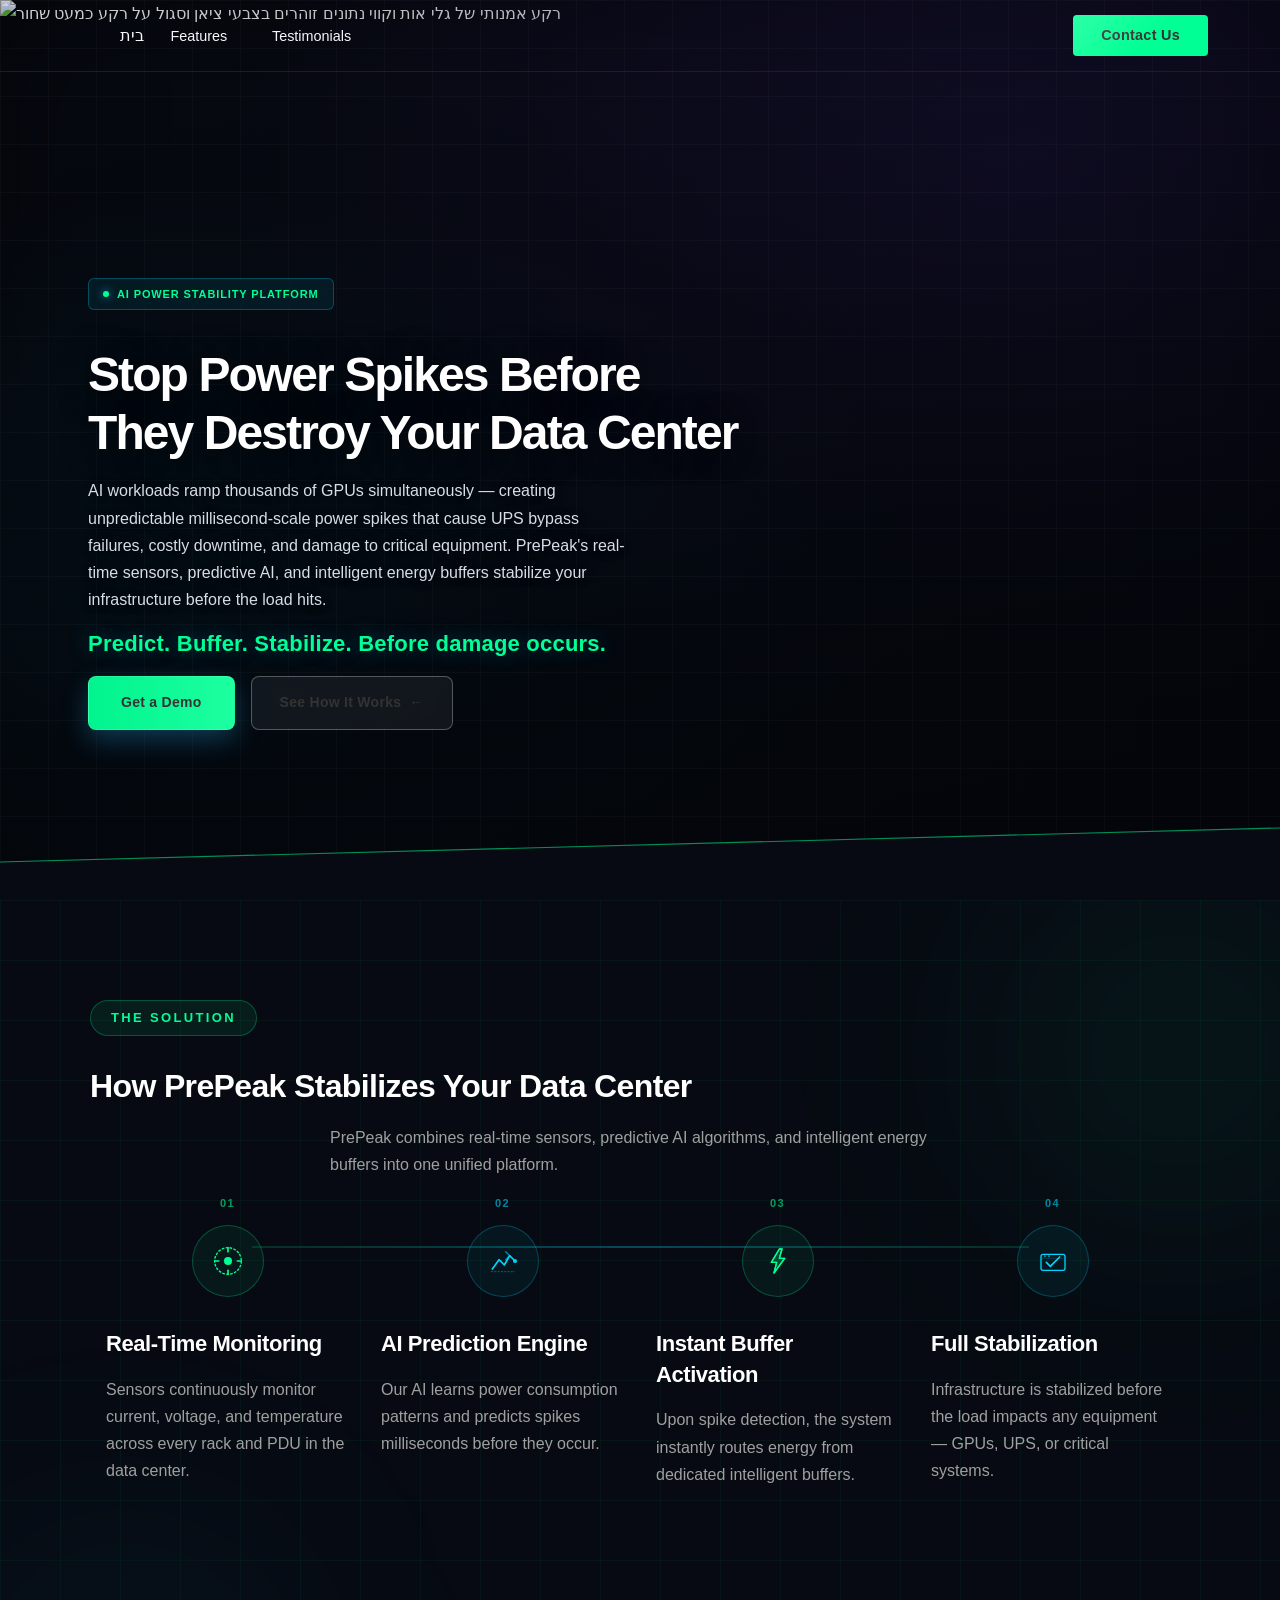
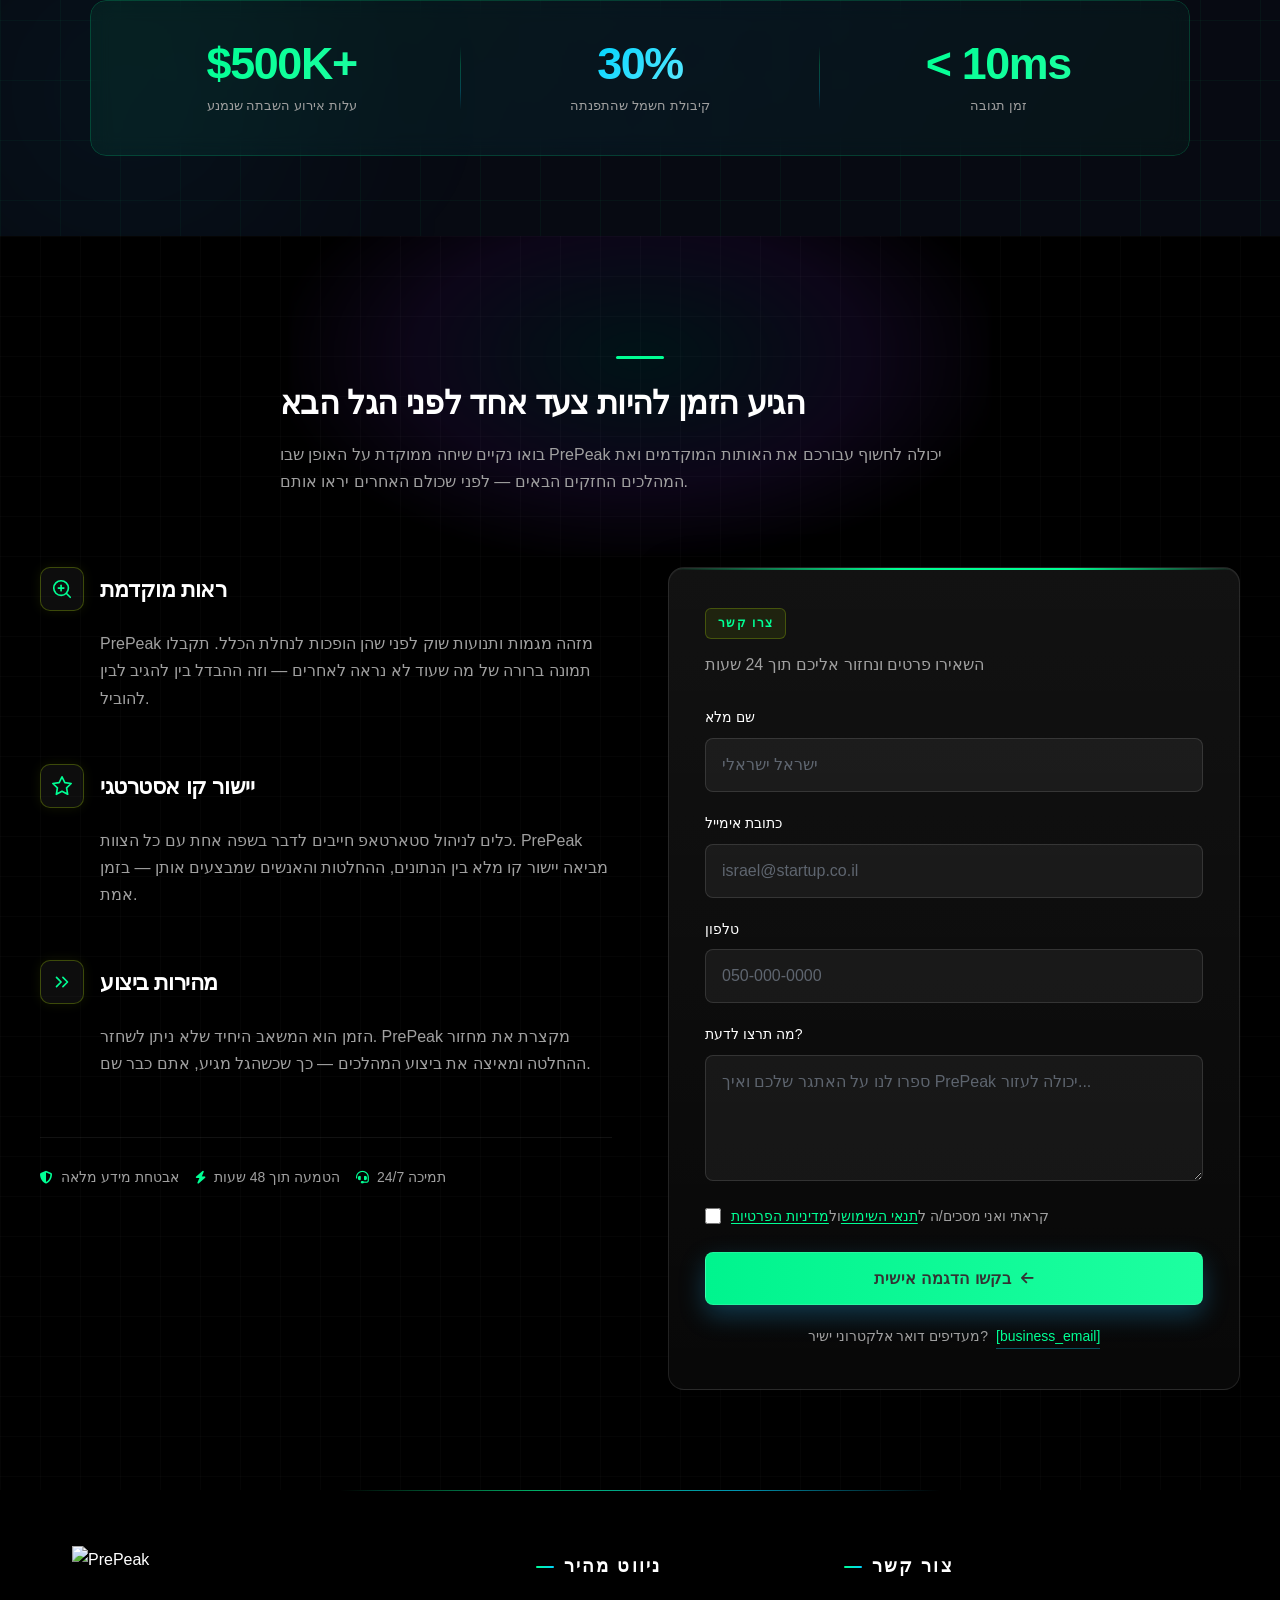
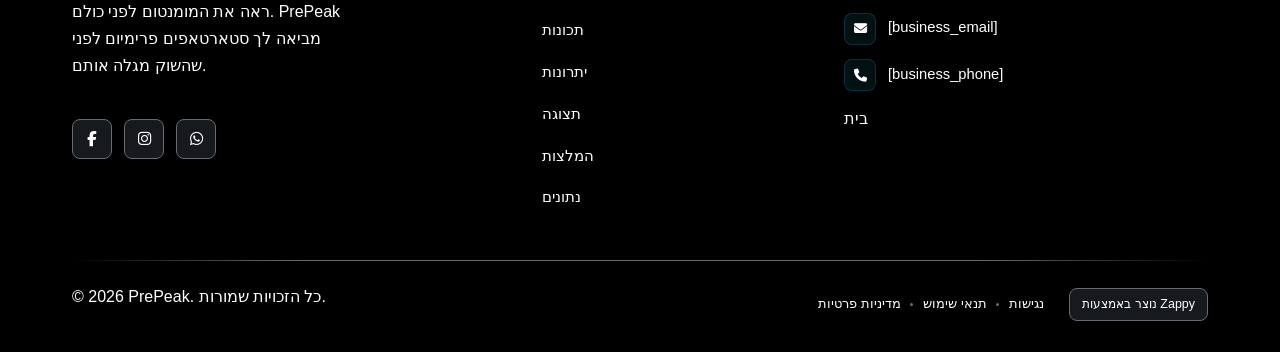
==== commit b6f2f8be: "Background sync: Progressive GitHub Sync" ====
--- a/public/index.html
+++ b/public/index.html
@@ -1 +1 @@
-<!doctype html><html dir="ltr" lang="he"><head><meta charset="UTF-8"><meta content="width=device-width,initial-scale=1" name="viewport"><meta content="index, follow" name="robots"><title>PrePeak — PrePeak</title><meta content="A modern startup seeking a landing page to showcase their product or service. The brand identity leans toward a contemporary, innovative aesthetic typical of te" name="description"><meta content="PrePeak, השקעות בסטארטאפים בשלב מוקדם, אירועי סטארטאפ בישראל, כלים לניהול סטארטאפ" name="keywords"><link href="/assets/favicon.ico" rel="icon" type="image/x-icon"><link href="/assets/favicon-16x16.png" rel="icon" type="image/png" sizes="16x16"><link href="/assets/favicon-32x32.png" rel="icon" type="image/png" sizes="32x32"><link href="/assets/favicon-48x48.png" rel="icon" type="image/png" sizes="48x48"><link href="/assets/favicon-192x192.png" rel="icon" type="image/png" sizes="192x192"><link href="/assets/favicon-512x512.png" rel="icon" type="image/png" sizes="512x512"><link href="/assets/apple-touch-icon.png" rel="apple-touch-icon"><script>!function(){"use strict";var t="e3b10b4e-b848-44c6-b433-0283335c695a",e="https://api.zappy5.com/api/analytics/track",a=18e5,n=2592e6,o=!0,i=!0,r=!0;var s=function(){var e="zappy_visitor_"+t,a=null;try{if(a=localStorage.getItem(e)){var o=JSON.parse(a),i=Date.now();if(i-o.created<n)return o.lastSeen=i,localStorage.setItem(e,JSON.stringify(o)),o.id}}catch(t){console.warn("Zappy Analytics: LocalStorage not available")}var r="zv_"+Date.now()+"_"+Math.random().toString(36).substr(2,9);try{localStorage.setItem(e,JSON.stringify({id:r,created:Date.now(),lastSeen:Date.now()}))}catch(t){}return r}(),c=function(){var e="zappy_session_"+t,n=null;try{if(n=sessionStorage.getItem(e)){var o=JSON.parse(n),i=Date.now();if(i-o.timestamp<a)return o.timestamp=i,sessionStorage.setItem(e,JSON.stringify(o)),o.id}}catch(t){console.warn("Zappy Analytics: SessionStorage not available")}var r="zs_"+Date.now()+"_"+Math.random().toString(36).substr(2,9);try{sessionStorage.setItem(e,JSON.stringify({id:r,timestamp:Date.now()}))}catch(t){}return r}();function l(a,n){n=n||{};var o={website_id:t,event_type:a,page_path:window.location.pathname,referrer:document.referrer||"direct",visitor_id:s,session_id:c,metadata:n};if(navigator.sendBeacon){var i=new Blob([JSON.stringify(o)],{type:"application/json"});navigator.sendBeacon(e,i)}else fetch(e,{method:"POST",headers:{"Content-Type":"application/json"},body:JSON.stringify(o),keepalive:!0}).catch(function(t){console.warn("Zappy Analytics: Failed to track event",t)})}o&&l("pageview",{title:document.title,url:window.location.href}),i&&document.addEventListener("click",function(t){var e=t.target;if("BUTTON"===e.tagName||e.closest("button")){var a="BUTTON"===e.tagName?e:e.closest("button");l("click",{element:"button",text:a.textContent.trim().substring(0,100),id:a.id||null,class:a.className||null})}else if("A"===e.tagName||e.closest("a")){var n="A"===e.tagName?e:e.closest("a");l("navigation",{element:"link",text:n.textContent.trim().substring(0,100),href:n.href,external:n.hostname!==window.location.hostname})}},!0),r&&document.addEventListener("submit",function(t){var e=t.target;l("form_submit",{form_id:e.id||null,form_name:e.name||null,form_action:e.action||null,form_method:e.method||"GET"})},!0);var m=Date.now();window.addEventListener("beforeunload",function(){l("page_unload",{time_on_page:Math.floor((Date.now()-m)/1e3),page_path:window.location.pathname})}),window.zappyAnalytics={track:l,getVisitorId:function(){return s},getSessionId:function(){return c}}}()</script><meta content="PrePeak — PrePeak" property="og:title"><meta content="A modern startup seeking a landing page to showcase their product or service. The brand identity leans toward a contemporary, innovative aesthetic typical of te" property="og:description"><meta content="website" property="og:type"><meta content="he_IL" property="og:locale"><meta content="summary_large_image" name="twitter:card"><meta content="PrePeak — PrePeak" name="twitter:title"><meta content="A modern startup seeking a landing page to showcase their product or service. The brand identity leans toward a contemporary, innovative aesthetic typical of te" name="twitter:description"><link href="https://cdnjs.cloudflare.com/ajax/libs/font-awesome/6.4.0/css/all.min.css" rel="stylesheet"><link href="/assets/favicon.ico" rel="icon" type="image/x-icon"><link href="/assets/favicon-16x16.png" rel="icon" type="image/png" sizes="16x16"><link href="/assets/favicon-32x32.png" rel="icon" type="image/png" sizes="32x32"><link href="/assets/favicon-48x48.png" rel="icon" type="image/png" sizes="48x48"><link href="/assets/favicon-192x192.png" rel="icon" type="image/png" sizes="192x192"><link href="/assets/favicon-512x512.png" rel="icon" type="image/png" sizes="512x512"><link href="/assets/apple-touch-icon.png" rel="apple-touch-icon"><link href="https://cdn.jsdelivr.net/npm/vanilla-cookieconsent@3/dist/cookieconsent.css" rel="stylesheet"><script src="https://cdn.jsdelivr.net/npm/vanilla-cookieconsent@3/dist/cookieconsent.umd.js"></script><script src="https://cdn.jsdelivr.net/gh/mickidum/acc_toolbar/acctoolbar/acctoolbar.min.js"></script><link href="/styles.css" rel="stylesheet"><style id="zappy-dropdown-submenu-styles">#navMenu li:has(.sub-menu),.nav-menu li:has(.sub-menu),.navbar li:has(.sub-menu),nav li:has(.sub-menu){position:relative}#navMenu .sub-menu,.nav-menu .sub-menu,.navbar .sub-menu,nav .sub-menu{display:block!important;position:absolute!important;top:100%;left:0;min-width:220px;background:#fff;border-radius:8px;box-shadow:0 8px 25px rgba(0,0,0,.15);padding:8px 0;opacity:0;visibility:hidden;transform:translateY(10px);transition:all .3s ease;z-index:1000;list-style:none;pointer-events:none}#navMenu li:hover>.sub-menu,.nav-menu li:hover>.sub-menu,.navbar li:hover>.sub-menu,nav li:hover>.sub-menu{opacity:1!important;visibility:visible!important;transform:translateY(0)!important;pointer-events:auto!important}.sub-menu li{list-style:none;margin:0;padding:0}.sub-menu a{display:block!important;padding:10px 16px!important;color:var(--text-dark,#333)!important;font-weight:500;text-decoration:none;white-space:nowrap;transition:background-color .2s}.sub-menu a:hover{background-color:#f5f5f5}[dir=rtl] .nav-menu .sub-menu,[dir=rtl] .navbar .sub-menu,[dir=rtl] nav .sub-menu,html[lang=ar] .nav-menu .sub-menu,html[lang=ar] .navbar .sub-menu,html[lang=ar] nav .sub-menu,html[lang=he] .nav-menu .sub-menu,html[lang=he] .navbar .sub-menu,html[lang=he] nav .sub-menu{left:auto!important;right:0!important}.sub-menu:empty,.sub-menu:not(:has(li)):not(:has(> a)),.sub-menu:not(:has(li:not(.zappy-hidden-menu-item))):not(:has(> a)){display:none!important;opacity:0!important;visibility:hidden!important;pointer-events:none!important}li:has(.menu-group-title):hover>.sub-menu{opacity:1!important;visibility:visible!important;transform:translateY(0)!important;pointer-events:auto!important}#navMenu>li>.menu-group-title,.nav-menu>li>.menu-group-title{display:inline-block;padding:.5rem 1rem;cursor:default;user-select:none}@media (max-width:768px){#navMenu .sub-menu,.nav-menu .sub-menu,.navbar .sub-menu,nav .sub-menu{position:static!important;transform:none!important;box-shadow:none!important;background:0 0!important;max-height:0;overflow:hidden;opacity:0;visibility:hidden;transition:max-height .3s ease,opacity .3s ease;padding:0!important;border-radius:0!important}.sub-menu.mobile-expanded{max-height:60vh!important;overflow-y:auto!important;opacity:1!important;visibility:visible!important;padding:8px 0 8px 16px!important}[dir=rtl] .sub-menu.mobile-expanded,html[lang=he] .sub-menu.mobile-expanded{padding:8px 16px 8px 0!important}#navMenu li:hover>.sub-menu,.nav-menu li:hover>.sub-menu,.navbar li:hover>.sub-menu,nav li:hover>.sub-menu{opacity:0;visibility:hidden;pointer-events:none}#navMenu li>.sub-menu.mobile-expanded,.nav-menu li>.sub-menu.mobile-expanded,.navbar li>.sub-menu.mobile-expanded,nav li>.sub-menu.mobile-expanded{opacity:1!important;visibility:visible!important;pointer-events:auto!important}#navMenu li:has(.sub-menu),.nav-menu li:has(.sub-menu),.navbar li:has(.sub-menu),nav li:has(.sub-menu){display:flex!important;flex-wrap:wrap!important;align-items:center!important;position:relative!important;min-height:44px!important}#navMenu li:has(.sub-menu)>a,.nav-menu li:has(.sub-menu)>a,.navbar li:has(.sub-menu)>a,nav li:has(.sub-menu)>a{flex:1!important;min-width:0!important}#navMenu li:has(.sub-menu)>.menu-group-title,.nav-menu li:has(.sub-menu)>.menu-group-title,.navbar li:has(.sub-menu)>.menu-group-title,nav li:has(.sub-menu)>.menu-group-title{flex:1!important;min-width:0!important;padding:0!important;line-height:inherit!important}#navMenu li:has(.sub-menu)>.sub-menu,.nav-menu li:has(.sub-menu)>.sub-menu,.navbar li:has(.sub-menu)>.sub-menu,nav li:has(.sub-menu)>.sub-menu{flex-basis:100%!important;width:100%!important}#navMenu li:has(.sub-menu)>a [class*=arrow],#navMenu li:has(.sub-menu)>a [class*=chevron],.nav-menu li:has(.sub-menu)>a .fa-angle-down,.nav-menu li:has(.sub-menu)>a .fa-chevron-down,.nav-menu li:has(.sub-menu)>a [class*=arrow],.nav-menu li:has(.sub-menu)>a [class*=chevron],nav li:has(.sub-menu)>a [class*=arrow],nav li:has(.sub-menu)>a [class*=chevron]{display:none!important;visibility:hidden!important}.mobile-submenu-toggle{display:flex!important;align-items:center!important;justify-content:center!important;width:44px!important;height:auto!important;background:0 0!important;border:none!important;cursor:pointer!important;color:var(--text-light)!important;position:static!important;flex-shrink:0!important;align-self:stretch!important;z-index:2!important;padding:0!important;margin:0!important}.mobile-submenu-toggle::after{content:''!important;width:0!important;height:0!important;border-left:6px solid transparent!important;border-right:6px solid transparent!important;border-top:7px solid currentColor!important;transition:transform .3s ease!important}.mobile-submenu-toggle.expanded::after{transform:rotate(180deg)!important}.sub-menu a{padding:10px 0!important;display:block!important;color:var(--text-light)!important}.navbar .sub-menu li a,.zappy-products-dropdown .sub-menu a,nav.navbar .sub-menu li a{color:var(--text-light)!important}}@media (min-width:769px){.mobile-submenu-toggle{display:none!important}}</style><style id="mobile-lang-menu-deployed-css">@media (max-width:768px){.lang-switcher,.nav-container .lang-switcher,.nav-cta-container .lang-switcher,.nav-ecommerce-icons .lang-switcher,.nav-icons-left .lang-switcher,.navbar .lang-switcher,.navbar .nav-cta-container .lang-switcher{display:none!important}.mobile-lang-menu{width:100%;border-top:1px solid rgba(128,128,128,.2);padding:8px 0 0 0;margin-top:8px}.mobile-lang-toggle{display:flex!important;align-items:center;justify-content:space-between;width:100%;padding:12px 16px;background:0 0;border:none;cursor:pointer;font-size:15px;color:inherit;font-family:inherit}.mobile-lang-toggle::after{content:'';display:inline-block;width:8px;height:8px;border-right:2px solid currentColor;border-bottom:2px solid currentColor;transform:rotate(45deg);transition:transform .3s ease;margin-left:8px}.mobile-lang-toggle.expanded::after{transform:rotate(-135deg)}.mobile-lang-options{max-height:0;overflow:hidden;transition:max-height .3s ease}.mobile-lang-options.expanded{max-height:300px}.mobile-lang-option{display:flex!important;align-items:center;gap:10px;padding:10px 24px;text-decoration:none;color:inherit;font-size:14px;font-family:inherit}.mobile-lang-option:hover{background:rgba(128,128,128,.1)}.mobile-lang-option.active{font-weight:600;opacity:.7;pointer-events:none}.mobile-lang-option img{width:20px;height:20px;border-radius:50%}}@media (min-width:769px){.mobile-lang-menu{display:none!important}}</style><style id="zappy-widget-visibility">#mic-access-tool-box,#mic-access-tool-general-button,#mic-init-access-tool #mic-access-tool-box,#mic-init-access-tool #mic-access-tool-general-button,#mic-init-access-tool .mic-access-tool-general-button,._access-icon,._access-menu,.mic-access-tool-box,.mic-access-tool-general-button,div[id*=mic-access-tool-box]{display:none!important;visibility:hidden!important;opacity:0!important;pointer-events:none!important}</style></head><body><nav class="navbar" dir="ltr"><button class="mobile-toggle" aria-label="Menu" id="mobileToggle"><svg viewBox="0 0 24 24" fill="none" class="hamburger-icon" height="24" width="24"><path d="M3 12h18M3 6h18M3 18h18" stroke="currentColor" stroke-width="2" stroke-linecap="round"></path></svg><svg viewBox="0 0 24 24" fill="none" class="close-icon" height="24" width="24" style="display:none"><path d="M18 6L6 18M6 6l12 12" stroke="currentColor" stroke-width="2" stroke-linecap="round"></path></svg></button><button class="phone-header-btn" aria-label="Call" data-phone="[business_phone]"><svg viewBox="0 0 24 24" fill="currentColor" height="20" width="20"><path d="M22 16.92v3a2 2 0 0 1-2.18 2 19.79 19.79 0 0 1-8.63-3.07 19.5 19.5 0 0 1-6-6 19.79 19.79 0 0 1-3.07-8.67A2 2 0 0 1 4.11 2h3a2 2 0 0 1 2 1.72 12.84 12.84 0 0 0 .7 2.81 2 2 0 0 1-.45 2.11L8.09 9.91a16 16 0 0 0 6 6l1.27-1.27a2 2 0 0 1 2.11-.45 12.84 12.84 0 0 0 2.81.7A2 2 0 0 1 22 16.92z"></path></svg></button><div class="nav-container"><div class="nav-right-group"><div class="nav-brand"><a href="/" class="logo-link"><img alt="PrePeak" class="logo" src="/assets/prepeak-general-logo.webp"></a></div><ul class="nav-menu" id="navMenu"><li><a href="#features">Features</a></li><li><a href="#testimonials">Testimonials</a></li></ul></div><div class="nav-cta-container"><a href="#contact" class="nav-cta-btn">Contact Us</a></div></div></nav><script>window.addEventListener("load",function(){const e=document.querySelector(".navbar, nav, header");if(!e)return void console.log("[Navbar] Navbar element not found");let t=document.getElementById("mobileToggle")||document.querySelector(".mobile-toggle")||document.querySelector(".hamburger")||document.querySelector(".hamburger-menu")||document.querySelector(".menu-toggle")||document.querySelector(".burger-menu")||document.querySelector('[aria-label="Menu"]')||document.querySelector('[aria-label="תפריט"]');const o=document.querySelector(".phone-header-btn"),n=window.getComputedStyle(e);let r=n.backgroundColor;if(console.log("[Navbar] Initial navbar background:",r),"transparent"===r||"rgba(0, 0, 0, 0)"===r||r.startsWith("rgba")&&r.includes(", 0)")){const e=n.backgroundImage;if(e&&"none"!==e)console.log("[Navbar] Navbar has background image/gradient, using dark text"),r="rgb(240, 240, 240)";else{const e=window.getComputedStyle(document.body).backgroundColor;console.log("[Navbar] Navbar transparent, using body background:",e),r=e}}const i=r.match(/\d+/g);if(i&&i.length>=3){const e=(.299*parseInt(i[0])+.587*parseInt(i[1])+.114*parseInt(i[2]))/255;console.log("[Navbar] Mobile button colors preserved from Claude CSS (luminance:",e.toFixed(2)+")");const n=document.createElement("style");n.id="zappy-mobile-nav-fix";document.documentElement.lang;document.documentElement.dir,n.textContent='\n        /* Hide mobile buttons on desktop, show only on mobile */\n        @media (min-width: 769px) {\n          .mobile-toggle,\n          .phone-header-btn {\n            display: none !important;\n          }\n        }\n        \n        /* Show and position mobile buttons correctly on mobile */\n        @media (max-width: 768px) {\n          .mobile-toggle,\n          .phone-header-btn {\n            position: absolute !important;\n            top: 50% !important;\n            transform: translateY(-50%) !important;\n            z-index: 1001 !important;\n            display: flex !important;\n            align-items: center !important;\n            justify-content: center !important;\n            width: 36px !important;\n            height: 36px !important;\n            border-radius: 50% !important;\n            border: none !important;\n            cursor: pointer !important;\n            padding: 6px !important;\n            background: none !important;\n            color: var(--nav-text, var(--text-light)) !important;\n          }\n          \n          /* LTR positioning (default): hamburger LEFT, phone RIGHT */\n          html:not([dir="rtl"]):not([lang="he"]):not([lang="ar"]) .mobile-toggle,\n          html[dir="ltr"] .mobile-toggle {\n            left: 12px !important;\n            right: auto !important;\n          }\n          html:not([dir="rtl"]):not([lang="he"]):not([lang="ar"]) .phone-header-btn,\n          html[dir="ltr"] .phone-header-btn {\n            right: 12px !important;\n            left: auto !important;\n          }\n          \n          /* RTL positioning: hamburger RIGHT, phone LEFT */\n          html[dir="rtl"] .mobile-toggle,\n          html[lang="he"] .mobile-toggle,\n          html[lang="ar"] .mobile-toggle {\n            right: 12px !important;\n            left: auto !important;\n          }\n          html[dir="rtl"] .phone-header-btn,\n          html[lang="he"] .phone-header-btn,\n          html[lang="ar"] .phone-header-btn {\n            left: 12px !important;\n            right: auto !important;\n          }\n          \n          /* CRITICAL: Ensure nav-container has min-height on mobile */\n          /* All children are positioned absolutely/fixed on mobile, so height:auto collapses to 0 */\n          .nav-container {\n            min-height: 70px !important;\n            position: relative !important;\n          }\n          \n          /* Ensure SVG icons are properly sized and inherit color */\n          .mobile-toggle svg,\n          .phone-header-btn svg {\n            width: 24px !important;\n            height: 24px !important;\n            /* Don\'t force display - let JavaScript control hamburger/close toggle */\n          }\n          \n          /* Reset nav-cta-container on mobile - remove desktop box-shadow/padding */\n          /* that creates a visible ghost box when CTA button is hidden */\n          .nav-cta-container {\n            box-shadow: none !important;\n            padding: 0 !important;\n          }\n          \n          /* Hide nav-cta-container entirely on mobile when there\'s no lang-switcher */\n          /* (only the CTA button is inside, and it\'s hidden on mobile) */\n          .nav-cta-container:not(:has(.lang-switcher)) {\n            display: none !important;\n          }\n          \n          /* CRITICAL: Prevent hero image fade gradient from bleeding over headline text */\n          /* The .image-fade-gradient has bottom: -30px (extends below parent) */\n          /* On mobile stacked layout, this overlaps the h1 text below the image */\n          .hero-image-column {\n            overflow: hidden !important;\n          }\n          .image-fade-gradient {\n            bottom: 0 !important;\n          }\n          \n          /* Hide desktop language switcher on mobile - hamburger menu handles it */\n          /* High specificity to override stored CSS */\n          .lang-switcher,\n          .nav-cta-container .lang-switcher,\n          .nav-container .lang-switcher,\n          .navbar .lang-switcher,\n          .navbar .nav-cta-container .lang-switcher {\n            display: none !important;\n          }\n        }\n      ';const r=document.getElementById("zappy-mobile-nav-fix");r&&r.remove(),document.head.appendChild(n),console.log("[Navbar] Critical CSS injected for mobile nav positioning");const l=window.innerWidth<=768;if(t){const e=t.querySelector(".hamburger-icon"),o=t.querySelector(".close-icon");e&&(e.style.setProperty("width","24px","important"),e.style.setProperty("height","24px","important"),e.style.setProperty("display","block","important")),o&&(o.style.setProperty("width","24px","important"),o.style.setProperty("height","24px","important"),o.style.setProperty("display","none","important")),l?(t.style.setProperty("position","absolute","important"),t.style.setProperty("top","50%","important"),t.style.setProperty("transform","translateY(-50%)","important"),t.style.setProperty("z-index","1001","important"),t.style.removeProperty("left"),t.style.removeProperty("right"),console.log("[Navbar] Mobile toggle positioning applied (mobile viewport)")):(t.style.removeProperty("position"),t.style.removeProperty("top"),t.style.removeProperty("transform"),t.style.removeProperty("z-index"),t.style.removeProperty("left"),t.style.removeProperty("right"),console.log("[Navbar] Desktop viewport - cleared mobile toggle inline positioning"))}if(o){const e=o.querySelector("svg");e&&(e.style.width="24px",e.style.height="24px",e.setAttribute("width","24"),e.setAttribute("height","24")),l?(o.style.setProperty("position","absolute","important"),o.style.setProperty("top","50%","important"),o.style.setProperty("transform","translateY(-50%)","important"),o.style.setProperty("z-index","1001","important"),o.style.removeProperty("left"),o.style.removeProperty("right"),console.log("[Navbar] Phone button positioning applied (mobile viewport)")):(o.style.removeProperty("position"),o.style.removeProperty("top"),o.style.removeProperty("transform"),o.style.removeProperty("z-index"),o.style.removeProperty("left"),o.style.removeProperty("right"),console.log("[Navbar] Desktop viewport - cleared phone button inline positioning"))}}else console.log("[Navbar] Could not parse background color:",r);t=document.getElementById("mobileToggle")||document.querySelector(".mobile-toggle")||document.querySelector(".hamburger")||document.querySelector(".hamburger-menu")||document.querySelector(".menu-toggle")||document.querySelector(".burger-menu")||document.querySelector('[aria-label="Menu"]')||document.querySelector('[aria-label="תפריט"]');const l=document.getElementById("navMenu")||document.querySelector(".nav-menu")||document.querySelector(".nav-links")||document.querySelector("nav ul:not(.submenu)");if(!t||!l)return void console.log("[Navbar] Mobile toggle or menu not found:",{toggle:!!t,menu:!!l});l.id||(l.id="navMenu"),console.log("[Navbar] Initializing mobile menu...");const a=t.cloneNode(!0);t.parentNode.replaceChild(a,t),a.addEventListener("click",function(e){e.preventDefault(),e.stopPropagation();const t=this.querySelector(".hamburger-icon"),o=this.querySelector(".close-icon");l.classList.contains("active")?(l.classList.remove("active"),t&&t.style.setProperty("display","block","important"),o&&o.style.setProperty("display","none","important"),document.body.style.overflow="",console.log("[Navbar] Menu closed")):(l.classList.add("active"),t&&t.style.setProperty("display","none","important"),o&&o.style.setProperty("display","block","important"),document.body.style.overflow="hidden",console.log("[Navbar] Menu opened"))}),l.querySelectorAll("a").forEach(function(e){e.addEventListener("click",function(){if("#"===this.getAttribute("href"))return;const e=a.querySelector(".hamburger-icon"),t=a.querySelector(".close-icon");l.classList.remove("active"),e&&e.style.setProperty("display","block","important"),t&&t.style.setProperty("display","none","important"),document.body.style.overflow="",console.log("[Navbar] Menu closed (link clicked)")})});var s=l.querySelectorAll(".dropdown-toggle");s.forEach(function(e){e.addEventListener("click",function(e){e.preventDefault(),e.stopPropagation();var t=this.closest(".nav-dropdown");t&&(t.parentNode.querySelectorAll(".nav-dropdown.open").forEach(function(e){e!==t&&e.classList.remove("open")}),t.classList.toggle("open"),console.log("[Navbar] Dropdown toggled:",t.classList.contains("open")?"open":"closed"))})}),document.addEventListener("click",function(e){e.target.closest(".nav-dropdown")||document.querySelectorAll(".nav-dropdown.open").forEach(function(e){e.classList.remove("open")})}),console.log("[Navbar] Dropdown handlers initialized for "+s.length+" dropdowns"),o&&o.addEventListener("click",function(){const e=document.querySelectorAll('a[href^="tel:"]'),t=e.length>0?e[0].getAttribute("href").replace("tel:",""):"[business_phone]";window.location.href="tel:"+t,console.log("[Navbar] Phone button clicked")}),console.log("[Navbar] Mobile menu initialized successfully");const p=function(){const e=document.querySelector(".whatsapp-float");e&&(window.innerWidth>=769?(e.style.setProperty("display","none","important"),e.style.setProperty("visibility","hidden","important"),e.style.setProperty("opacity","0","important"),e.style.setProperty("pointer-events","none","important"),console.log("[WhatsApp] Button hidden on desktop")):(e.style.removeProperty("display"),e.style.removeProperty("visibility"),e.style.removeProperty("opacity"),e.style.removeProperty("pointer-events"),console.log("[WhatsApp] Button visible on mobile")))};let c;p(),window.addEventListener("resize",function(){clearTimeout(c),c=setTimeout(p,100)})})</script><main><section class="index-hero-section" data-layout-spec="בית-hero" dir="ltr" id="hero" data-hero-type="fullscreen-scrim"><div class="index-hero-bg-wrap"><img alt="רקע אמנותי של גלי אות וקווי נתונים זוהרים בצבעי ציאן וסגול על רקע כמעט שחור" class="index-hero-bg-img" src="/assets/site-index-hero-image-1.webp" data-context="Abstract dark cinematic signal-wave environment for a tech startup called PrePeak. Near-black background (#070A12) with luminous electric cyan and violet glowing chart lines, signal waves, and faint grid structures. Motion-inspired blur streaks suggesting speed and data momentum. Subtle radial glows in cyan and violet. No people, no text, no UI elements — pure abstract data visualization atmosphere." data-hero-bg="true" data-placeholder="index-hero-image-1" height="900" width="1440"></div><div class="index-hero-scrim" aria-hidden="true"></div><div class="index-hero-grid-texture" aria-hidden="true"></div><div class="index-hero-content-wrap"><div class="index-hero-content"><div class="index-hero-badge"><span class="index-hero-badge-dot" aria-hidden="true"></span><span>AI Power Stability Platform</span></div><h1 class="index-hero-h1">Stop Power Spikes Before They Destroy Your Data Center</h1><p class="index-hero-body">AI workloads ramp thousands of GPUs simultaneously — creating unpredictable millisecond-scale power spikes that cause UPS bypass failures, costly downtime, and damage to critical equipment. PrePeak's real-time sensors, predictive AI, and intelligent energy buffers stabilize your infrastructure before the load hits.</p><h3 class="index-hero-h3">Predict. Buffer. Stabilize. Before damage occurs.</h3><div class="index-hero-ctas"><a href="#contact" class="index-hero-btn-primary">Get a Demo</a><a href="#features" class="index-hero-btn-secondary">See How It Works<span aria-hidden="true">←</span></a></div></div></div><div class="index-hero-divider-wrapper"><svg viewBox="0 0 1440 90" xmlns="http://www.w3.org/2000/svg" aria-hidden="true" data-no-icon-edit="true" preserveAspectRatio="none"><path d="M0,90 L0,52 L1440,18 L1440,90 Z" fill="#070A12"></path><path d="M0,52 L1440,18" stroke="#00FF94" stroke-width="1.2" opacity="0.55" fill="#070A12"></path></svg></div></section><section class="pp-solution" aria-labelledby="pp-solution-headline"><div class="pp-solution__bg-glow pp-solution__bg-glow--cyan" aria-hidden="true"></div><div class="pp-solution__bg-glow pp-solution__bg-glow--blue" aria-hidden="true"></div><div class="pp-solution__bg-grid" aria-hidden="true"></div><div class="pp-solution__container"><header class="pp-solution__header"><span class="pp-solution__eyebrow" aria-label="תווית סעיף">The Solution</span><h2 class="pp-solution__headline" id="pp-solution-headline">How PrePeak Stabilizes Your Data Center</h2><p class="pp-solution__subtitle">PrePeak combines real-time sensors, predictive AI algorithms, and intelligent energy buffers into one unified platform.</p></header><div class="pp-solution__steps" role="list"><article class="pp-solution__step" role="listitem"><div class="pp-solution__step-number" aria-hidden="true">01</div><div class="pp-solution__step-icon-wrap" aria-hidden="true"><svg viewBox="0 0 48 48" fill="none" xmlns="http://www.w3.org/2000/svg" aria-hidden="true" class="pp-solution__step-icon"><circle cx="24" cy="24" r="20" stroke="currentColor" stroke-dasharray="4 2" stroke-width="2"/><circle cx="24" cy="24" r="6" fill="currentColor"/><line x1="24" x2="24" y1="4" y2="10" stroke="currentColor" stroke-linecap="round" stroke-width="2.5"/><line x1="24" x2="24" y1="38" y2="44" stroke="currentColor" stroke-linecap="round" stroke-width="2.5"/><line x1="4" x2="10" y1="24" y2="24" stroke="currentColor" stroke-linecap="round" stroke-width="2.5"/><line x1="38" x2="44" y1="24" y2="24" stroke="currentColor" stroke-linecap="round" stroke-width="2.5"/></svg></div><div class="pp-solution__step-content"><h3 class="pp-solution__step-title">Real-Time Monitoring</h3><p class="pp-solution__step-desc">Sensors continuously monitor current, voltage, and temperature across every rack and PDU in the data center.</p></div><div class="pp-solution__step-connector" aria-hidden="true"></div></article><article class="pp-solution__step pp-solution__step--blue" role="listitem"><div class="pp-solution__step-number" aria-hidden="true">02</div><div class="pp-solution__step-icon-wrap" aria-hidden="true"><svg viewBox="0 0 48 48" fill="none" xmlns="http://www.w3.org/2000/svg" aria-hidden="true" class="pp-solution__step-icon"><path d="M8 36 L18 22 L26 30 L34 16 L42 24" stroke="currentColor" stroke-width="2.5" stroke-linecap="round" stroke-linejoin="round"/><circle cx="42" cy="24" r="3" fill="currentColor"/><path d="M6 40 H42" stroke="currentColor" stroke-width="1.5" opacity="0.4" stroke-dasharray="3 2"/><path d="M28 10 L34 16 L28 22" stroke="currentColor" stroke-width="2" stroke-linecap="round" stroke-linejoin="round" opacity="0.6"/></svg></div><div class="pp-solution__step-content"><h3 class="pp-solution__step-title">AI Prediction Engine</h3><p class="pp-solution__step-desc">Our AI learns power consumption patterns and predicts spikes milliseconds before they occur.</p></div><div class="pp-solution__step-connector" aria-hidden="true"></div></article><article class="pp-solution__step" role="listitem"><div class="pp-solution__step-number" aria-hidden="true">03</div><div class="pp-solution__step-icon-wrap" aria-hidden="true"><svg viewBox="0 0 48 48" fill="none" xmlns="http://www.w3.org/2000/svg" aria-hidden="true" class="pp-solution__step-icon"><path d="M26 6 L14 26 H22 L18 42 L34 20 H26 L30 6 Z" stroke="currentColor" stroke-width="2" stroke-linejoin="round" fill="currentColor" fill-opacity="0.2"/><path d="M26 6 L14 26 H22 L18 42 L34 20 H26 L30 6 Z" stroke="currentColor" stroke-width="2" stroke-linejoin="round"/></svg></div><div class="pp-solution__step-content"><h3 class="pp-solution__step-title">Instant Buffer Activation</h3><p class="pp-solution__step-desc">Upon spike detection, the system instantly routes energy from dedicated intelligent buffers.</p></div><div class="pp-solution__step-connector" aria-hidden="true"></div></article><article class="pp-solution__step pp-solution__step--blue" role="listitem"><div class="pp-solution__step-number" aria-hidden="true">04</div><div class="pp-solution__step-icon-wrap" aria-hidden="true"><svg viewBox="0 0 48 48" fill="none" xmlns="http://www.w3.org/2000/svg" aria-hidden="true" class="pp-solution__step-icon"><rect height="24" rx="3" stroke="currentColor" stroke-width="2" width="36" x="6" y="14"/><path d="M14 26 L20 32 L34 18" stroke="currentColor" stroke-width="2.5" stroke-linecap="round" stroke-linejoin="round"/><path d="M6 20 H42" stroke="currentColor" stroke-width="1" opacity="0.3"/><circle cx="12" cy="17" r="1.5" fill="currentColor" opacity="0.6"/><circle cx="18" cy="17" r="1.5" fill="currentColor" opacity="0.6"/></svg></div><div class="pp-solution__step-content"><h3 class="pp-solution__step-title">Full Stabilization</h3><p class="pp-solution__step-desc">Infrastructure is stabilized before the load impacts any equipment — GPUs, UPS, or critical systems.</p></div></article></div><div class="pp-solution__stats" role="region" aria-label="מדדים מרכזיים"><div class="pp-solution__stats-inner"><div class="pp-solution__stat"><span class="pp-solution__stat-value">$500K+</span><span class="pp-solution__stat-label">עלות אירוע השבתה שנמנע</span></div><div class="pp-solution__stat-divider" aria-hidden="true"></div><div class="pp-solution__stat"><span class="pp-solution__stat-value pp-solution__stat-value--blue">30%</span><span class="pp-solution__stat-label">קיבולת חשמל שהתפנתה</span></div><div class="pp-solution__stat-divider" aria-hidden="true"></div><div class="pp-solution__stat"><span class="pp-solution__stat-value">&lt; 10ms</span><span class="pp-solution__stat-label">זמן תגובה</span></div></div></div></div></section><section class="index-contact-section" data-layout-spec="בית-contact" dir="ltr" id="contact"><div class="index-contact-section__glow" aria-hidden="true"></div><div class="index-contact-section__grid-texture" aria-hidden="true"></div><div class="index-contact-section__container"><div class="index-contact-section__header"><div class="index-contact-section__accent-line" aria-hidden="true"></div><h2 class="index-contact-section__title">הגיע הזמן להיות צעד אחד לפני הגל הבא</h2><p class="index-contact-section__subtitle">בואו נקיים שיחה ממוקדת על האופן שבו PrePeak יכולה לחשוף עבורכם את האותות המוקדמים ואת המהלכים החזקים הבאים — לפני שכולם האחרים יראו אותם.</p></div><div class="index-contact-section__columns"><div class="index-contact-section__copy"><article class="index-contact-section__mini-block"><div class="index-contact-section__mini-icon" aria-hidden="true"><svg viewBox="0 0 24 24" fill="none" xmlns="http://www.w3.org/2000/svg" data-element-type="icon" data-icon-type="svg" height="22" stroke="currentColor" stroke-linecap="round" stroke-linejoin="round" stroke-width="1.8" width="22"><circle cx="11" cy="11" r="8"></circle><line x1="21" x2="16.65" y1="21" y2="16.65"></line><line x1="11" x2="11" y1="8" y2="14"></line><line x1="8" x2="14" y1="11" y2="11"></line></svg></div><div class="index-contact-section__mini-content"><h3 class="index-contact-section__mini-title">ראות מוקדמת</h3><p class="index-contact-section__mini-text">PrePeak מזהה מגמות ותנועות שוק לפני שהן הופכות לנחלת הכלל. תקבלו תמונה ברורה של מה שעוד לא נראה לאחרים — וזה ההבדל בין להגיב לבין להוביל.</p></div></article><article class="index-contact-section__mini-block"><div class="index-contact-section__mini-icon" aria-hidden="true"><svg viewBox="0 0 24 24" fill="none" xmlns="http://www.w3.org/2000/svg" data-element-type="icon" data-icon-type="svg" height="22" stroke="currentColor" stroke-linecap="round" stroke-linejoin="round" stroke-width="1.8" width="22"><polygon points="12 2 15.09 8.26 22 9.27 17 14.14 18.18 21.02 12 17.77 5.82 21.02 7 14.14 2 9.27 8.91 8.26 12 2"></polygon></svg></div><div class="index-contact-section__mini-content"><h3 class="index-contact-section__mini-title">יישור קו אסטרטגי</h3><p class="index-contact-section__mini-text">כלים לניהול סטארטאפ חייבים לדבר בשפה אחת עם כל הצוות. PrePeak מביאה יישור קו מלא בין הנתונים, ההחלטות והאנשים שמבצעים אותן — בזמן אמת.</p></div></article><article class="index-contact-section__mini-block"><div class="index-contact-section__mini-icon" aria-hidden="true"><svg viewBox="0 0 24 24" fill="none" xmlns="http://www.w3.org/2000/svg" data-element-type="icon" data-icon-type="svg" height="22" stroke="currentColor" stroke-linecap="round" stroke-linejoin="round" stroke-width="1.8" width="22"><polyline points="13 17 18 12 13 7"></polyline><polyline points="6 17 11 12 6 7"></polyline></svg></div><div class="index-contact-section__mini-content"><h3 class="index-contact-section__mini-title">מהירות ביצוע</h3><p class="index-contact-section__mini-text">הזמן הוא המשאב היחיד שלא ניתן לשחזר. PrePeak מקצרת את מחזור ההחלטה ומאיצה את ביצוע המהלכים — כך שכשהגל מגיע, אתם כבר שם.</p></div></article><div class="index-contact-section__trust-bar"><span class="index-contact-section__trust-item"><i class="fas fa-shield-alt" aria-hidden="true"></i>אבטחת מידע מלאה</span><span class="index-contact-section__trust-item"><i class="fas fa-bolt" aria-hidden="true"></i>הטמעה תוך 48 שעות</span><span class="index-contact-section__trust-item"><i class="fas fa-headset" aria-hidden="true"></i>תמיכה 24/7</span></div></div><div class="index-contact-section__form-wrapper"><div class="index-contact-section__form-card"><div class="index-contact-section__form-header"><span class="index-contact-section__form-badge">צרו קשר</span><p class="index-contact-section__form-tagline">השאירו פרטים ונחזור אליכם תוך 24 שעות</p></div><form class="contact-form index-contact-section__form" novalidate=""><div class="index-contact-section__field-group"><label class="index-contact-section__label" for="contact-name">שם מלא</label><input class="index-contact-section__input" name="name" type="text" autocomplete="name" id="contact-name" placeholder="ישראל ישראלי" required=""></div><div class="index-contact-section__field-group"><label class="index-contact-section__label" for="contact-email">כתובת אימייל</label><input class="index-contact-section__input" name="email" type="email" autocomplete="email" id="contact-email" placeholder="israel@startup.co.il" required=""></div><div class="index-contact-section__field-group"><label class="index-contact-section__label" for="contact-phone">טלפון</label><input class="index-contact-section__input" name="phone" type="tel" autocomplete="tel" id="contact-phone" placeholder="050-000-0000"></div><div class="index-contact-section__field-group"><label class="index-contact-section__label" for="contact-message">מה תרצו לדעת?</label><textarea class="index-contact-section__input index-contact-section__textarea" id="contact-message" name="message" placeholder="ספרו לנו על האתגר שלכם ואיך PrePeak יכולה לעזור..." required="" rows="4"></textarea></div><div class="privacy-consent"><label class="privacy-consent-label"><input class="privacy-consent-checkbox" name="privacy_consent" type="checkbox" required=""><span>קראתי ואני מסכים/ה ל<a href="/terms" target="_blank">תנאי השימוש</a>ול<a href="/privacy" target="_blank">מדיניות הפרטיות</a></span></label></div><button class="btn-primary index-contact-section__submit" type="submit">בקשו הדגמה אישית<i class="fas fa-arrow-left" aria-hidden="true"></i></button></form><div class="index-contact-section__alt-contact"><span>מעדיפים דואר אלקטרוני ישיר?</span><a href="mailto:[business_email]" class="index-contact-section__email-link">[business_email]</a></div></div></div></div></div></section></main><footer class="site-footer"><div class="footer-glow-top"></div><div class="footer-container"><div class="footer-top"><div class="footer-col footer-col--brand"><div class="footer-logo-wrap"><img alt="PrePeak" class="logo" src="/assets/prepeak-general-logo.webp"></div><p class="footer-brand-desc">ראה את המומנטום לפני כולם. PrePeak מביאה לך סטארטאפים פרימיום לפני שהשוק מגלה אותם.</p><div class="footer-social"><a href="[facebook_handle]" aria-label="Facebook"><i class="fab fa-facebook-f"></i></a><a href="[instagram_handle]" aria-label="Instagram"><i class="fab fa-instagram"></i></a><a href="[whatsapp_handle]" aria-label="WhatsApp"><i class="fab fa-whatsapp"></i></a></div></div><div class="footer-col footer-col--links"><h4 class="footer-heading"><span class="footer-heading-accent"></span>ניווט מהיר</h4><ul class="footer-nav"><li><a href="#features">תכונות</a></li><li><a href="#benefits">יתרונות</a></li><li><a href="#showcase">תצוגה</a></li><li><a href="#testimonials">המלצות</a></li><li><a href="#stats">נתונים</a></li></ul></div><div class="footer-col footer-col--contact"><h4 class="footer-heading"><span class="footer-heading-accent"></span>צור קשר</h4><ul class="footer-contact"><li><span class="contact-icon"><i class="fas fa-envelope"></i></span><span class="contact-text"><a href="mailto:[business_email]">[business_email]</a></span></li><li><span class="contact-icon"><i class="fas fa-phone"></i></span><span class="contact-text"><a href="tel:[business_phone]">[business_phone]</a></span></li><li><a href="/"><span class="contact-icon"><i class="fas fa-map-marker-alt"></i></span><span class="contact-text">[business_address]</span></a></li></ul></div></div><div class="footer-divider"></div><div class="footer-bottom"><p class="footer-copyright">© 2026 PrePeak. כל הזכויות שמורות.</p><div class="footer-bottom-right"><nav class="footer-legal"><a href="/privacy">מדיניות פרטיות</a><span class="footer-legal-sep"></span><a href="/terms">תנאי שימוש</a><span class="footer-legal-sep"></span><a href="/accessibility">נגישות</a></nav><a href="https://zappy5.com" class="zappy-attribution" target="_blank">נוצר באמצעות Zappy</a></div></div></div></footer><a href="https://wa.me/[whatsapp_handle]" class="whatsapp-float" aria-label="WhatsApp"><i class="fab fa-whatsapp"></i></a><div data-integration="accessibility:toolbar"></div><script src="/script.js"></script><script id="zappy-mobile-submenu-script">!function(){function e(){if(window.innerWidth>768)return document.querySelectorAll(".mobile-submenu-toggle").forEach(function(e){e.remove()}),void document.querySelectorAll(".sub-menu.mobile-expanded").forEach(function(e){e.classList.remove("mobile-expanded")});document.querySelectorAll(".nav-menu li:has(.sub-menu), nav li:has(.sub-menu), .navbar li:has(.sub-menu), #navMenu li:has(.sub-menu)").forEach(function(e){if(!e.querySelector(".mobile-submenu-toggle")){var t=e.querySelector(".sub-menu"),n=e.querySelector(":scope > a");if(t&&n){var o=document.createElement("button");o.className="mobile-submenu-toggle",o.setAttribute("aria-label","Toggle submenu"),o.setAttribute("type","button"),n.insertAdjacentElement("afterend",o),o.addEventListener("click",function(e){e.preventDefault(),e.stopPropagation(),document.querySelectorAll(".sub-menu.mobile-expanded").forEach(function(e){if(e!==t){e.classList.remove("mobile-expanded");var n=e.parentElement.querySelector(".mobile-submenu-toggle");n&&n.classList.remove("expanded")}}),t.classList.toggle("mobile-expanded"),o.classList.toggle("expanded")})}}})}var t;"loading"===document.readyState?document.addEventListener("DOMContentLoaded",e):e(),window.addEventListener("resize",function(){clearTimeout(t),t=setTimeout(e,250)});var n=new MutationObserver(function(t){t.forEach(function(t){if("attributes"===t.type){var n=t.target;n.classList&&(n.classList.contains("active")||n.classList.contains("open"))&&setTimeout(e,100)}})});setTimeout(function(){document.querySelectorAll(".mobile-menu, .nav-menu, #navMenu, nav").forEach(function(e){n.observe(e,{attributes:!0,attributeFilter:["class","style"]})})},500)}()</script><script id="zappy-mobile-lang-menu-script">!function(){function e(){if(window.innerWidth>768){var e=document.querySelector(".mobile-lang-menu");e&&e.remove()}else if(!document.querySelector(".mobile-lang-menu")){var n=document.querySelector(".lang-switcher");if(n){var a=n.querySelector(".lang-switcher-dropdown");if(a){var i=a.querySelectorAll(".lang-option");if(0!==i.length){var t=document.getElementById("navMenu")||document.querySelector(".nav-menu")||document.querySelector("nav ul");if(t){var l=document.documentElement.lang||"en",s=document.createElement("div");s.className="mobile-lang-menu";var c={he:{name:"עברית",flag:"https://api.iconify.design/circle-flags/il.svg"},en:{name:"English",flag:"https://api.iconify.design/circle-flags/us.svg"},ar:{name:"العربية",flag:"https://api.iconify.design/circle-flags/sa.svg"},fr:{name:"Français",flag:"https://api.iconify.design/circle-flags/fr.svg"},es:{name:"Español",flag:"https://api.iconify.design/circle-flags/es.svg"},de:{name:"Deutsch",flag:"https://api.iconify.design/circle-flags/de.svg"},ru:{name:"Русский",flag:"https://api.iconify.design/circle-flags/ru.svg"},zh:{name:"中文",flag:"https://api.iconify.design/circle-flags/cn.svg"},ja:{name:"日本語",flag:"https://api.iconify.design/circle-flags/jp.svg"},pt:{name:"Português",flag:"https://api.iconify.design/circle-flags/br.svg"},it:{name:"Italiano",flag:"https://api.iconify.design/circle-flags/it.svg"},ko:{name:"한국어",flag:"https://api.iconify.design/circle-flags/kr.svg"}}[l]||{name:l,flag:""},r=document.createElement("button");r.className="mobile-lang-toggle",r.type="button";var g=c.flag?'<img src="'+c.flag+'" width="20" height="20" alt="" style="border-radius:50%;margin-right:8px;margin-left:8px;">':"";r.innerHTML=g+c.name,s.appendChild(r);var o=document.createElement("div");o.className="mobile-lang-options";var d=document.createElement("a");d.className="mobile-lang-option active",d.href="#",d.innerHTML=g+c.name,o.appendChild(d),i.forEach(function(e){var n=document.createElement("a");n.className="mobile-lang-option",n.href=e.getAttribute("href"),n.innerHTML=e.innerHTML,o.appendChild(n)}),s.appendChild(o),t.appendChild(s),r.addEventListener("click",function(e){e.preventDefault(),e.stopPropagation(),r.classList.toggle("expanded"),o.classList.toggle("expanded")})}}}}}}"loading"===document.readyState?document.addEventListener("DOMContentLoaded",e):e(),window.addEventListener("resize",function(){clearTimeout(window._mlrt),window._mlrt=setTimeout(e,250)})}()</script></body></html>+<!doctype html><html dir="ltr" lang="he"><head><meta charset="UTF-8"><meta content="width=device-width,initial-scale=1" name="viewport"><meta content="index, follow" name="robots"><title>PrePeak — PrePeak</title><meta content="A modern startup seeking a landing page to showcase their product or service. The brand identity leans toward a contemporary, innovative aesthetic typical of te" name="description"><meta content="PrePeak, השקעות בסטארטאפים בשלב מוקדם, אירועי סטארטאפ בישראל, כלים לניהול סטארטאפ" name="keywords"><link href="/assets/favicon.ico" rel="icon" type="image/x-icon"><link href="/assets/favicon-16x16.png" rel="icon" type="image/png" sizes="16x16"><link href="/assets/favicon-32x32.png" rel="icon" type="image/png" sizes="32x32"><link href="/assets/favicon-48x48.png" rel="icon" type="image/png" sizes="48x48"><link href="/assets/favicon-192x192.png" rel="icon" type="image/png" sizes="192x192"><link href="/assets/favicon-512x512.png" rel="icon" type="image/png" sizes="512x512"><link href="/assets/apple-touch-icon.png" rel="apple-touch-icon"><script>!function(){"use strict";var t="e3b10b4e-b848-44c6-b433-0283335c695a",e="https://api.zappy5.com/api/analytics/track",a=18e5,n=2592e6,o=!0,i=!0,r=!0;var s=function(){var e="zappy_visitor_"+t,a=null;try{if(a=localStorage.getItem(e)){var o=JSON.parse(a),i=Date.now();if(i-o.created<n)return o.lastSeen=i,localStorage.setItem(e,JSON.stringify(o)),o.id}}catch(t){console.warn("Zappy Analytics: LocalStorage not available")}var r="zv_"+Date.now()+"_"+Math.random().toString(36).substr(2,9);try{localStorage.setItem(e,JSON.stringify({id:r,created:Date.now(),lastSeen:Date.now()}))}catch(t){}return r}(),c=function(){var e="zappy_session_"+t,n=null;try{if(n=sessionStorage.getItem(e)){var o=JSON.parse(n),i=Date.now();if(i-o.timestamp<a)return o.timestamp=i,sessionStorage.setItem(e,JSON.stringify(o)),o.id}}catch(t){console.warn("Zappy Analytics: SessionStorage not available")}var r="zs_"+Date.now()+"_"+Math.random().toString(36).substr(2,9);try{sessionStorage.setItem(e,JSON.stringify({id:r,timestamp:Date.now()}))}catch(t){}return r}();function l(a,n){n=n||{};var o={website_id:t,event_type:a,page_path:window.location.pathname,referrer:document.referrer||"direct",visitor_id:s,session_id:c,metadata:n};if(navigator.sendBeacon){var i=new Blob([JSON.stringify(o)],{type:"application/json"});navigator.sendBeacon(e,i)}else fetch(e,{method:"POST",headers:{"Content-Type":"application/json"},body:JSON.stringify(o),keepalive:!0}).catch(function(t){console.warn("Zappy Analytics: Failed to track event",t)})}o&&l("pageview",{title:document.title,url:window.location.href}),i&&document.addEventListener("click",function(t){var e=t.target;if("BUTTON"===e.tagName||e.closest("button")){var a="BUTTON"===e.tagName?e:e.closest("button");l("click",{element:"button",text:a.textContent.trim().substring(0,100),id:a.id||null,class:a.className||null})}else if("A"===e.tagName||e.closest("a")){var n="A"===e.tagName?e:e.closest("a");l("navigation",{element:"link",text:n.textContent.trim().substring(0,100),href:n.href,external:n.hostname!==window.location.hostname})}},!0),r&&document.addEventListener("submit",function(t){var e=t.target;l("form_submit",{form_id:e.id||null,form_name:e.name||null,form_action:e.action||null,form_method:e.method||"GET"})},!0);var m=Date.now();window.addEventListener("beforeunload",function(){l("page_unload",{time_on_page:Math.floor((Date.now()-m)/1e3),page_path:window.location.pathname})}),window.zappyAnalytics={track:l,getVisitorId:function(){return s},getSessionId:function(){return c}}}()</script><meta content="PrePeak — PrePeak" property="og:title"><meta content="A modern startup seeking a landing page to showcase their product or service. The brand identity leans toward a contemporary, innovative aesthetic typical of te" property="og:description"><meta content="website" property="og:type"><meta content="he_IL" property="og:locale"><meta content="summary_large_image" name="twitter:card"><meta content="PrePeak — PrePeak" name="twitter:title"><meta content="A modern startup seeking a landing page to showcase their product or service. The brand identity leans toward a contemporary, innovative aesthetic typical of te" name="twitter:description"><link href="https://cdnjs.cloudflare.com/ajax/libs/font-awesome/6.4.0/css/all.min.css" rel="stylesheet"><link href="/assets/favicon.ico" rel="icon" type="image/x-icon"><link href="/assets/favicon-16x16.png" rel="icon" type="image/png" sizes="16x16"><link href="/assets/favicon-32x32.png" rel="icon" type="image/png" sizes="32x32"><link href="/assets/favicon-48x48.png" rel="icon" type="image/png" sizes="48x48"><link href="/assets/favicon-192x192.png" rel="icon" type="image/png" sizes="192x192"><link href="/assets/favicon-512x512.png" rel="icon" type="image/png" sizes="512x512"><link href="/assets/apple-touch-icon.png" rel="apple-touch-icon"><link href="https://cdn.jsdelivr.net/npm/vanilla-cookieconsent@3/dist/cookieconsent.css" rel="stylesheet"><script src="https://cdn.jsdelivr.net/npm/vanilla-cookieconsent@3/dist/cookieconsent.umd.js"></script><script src="https://cdn.jsdelivr.net/gh/mickidum/acc_toolbar/acctoolbar/acctoolbar.min.js"></script><link href="/styles.css" rel="stylesheet"><style id="zappy-dropdown-submenu-styles">#navMenu li:has(.sub-menu),.nav-menu li:has(.sub-menu),.navbar li:has(.sub-menu),nav li:has(.sub-menu){position:relative}#navMenu .sub-menu,.nav-menu .sub-menu,.navbar .sub-menu,nav .sub-menu{display:block!important;position:absolute!important;top:100%;left:0;min-width:220px;background:#fff;border-radius:8px;box-shadow:0 8px 25px rgba(0,0,0,.15);padding:8px 0;opacity:0;visibility:hidden;transform:translateY(10px);transition:all .3s ease;z-index:1000;list-style:none;pointer-events:none}#navMenu li:hover>.sub-menu,.nav-menu li:hover>.sub-menu,.navbar li:hover>.sub-menu,nav li:hover>.sub-menu{opacity:1!important;visibility:visible!important;transform:translateY(0)!important;pointer-events:auto!important}.sub-menu li{list-style:none;margin:0;padding:0}.sub-menu a{display:block!important;padding:10px 16px!important;color:var(--text-dark,#333)!important;font-weight:500;text-decoration:none;white-space:nowrap;transition:background-color .2s}.sub-menu a:hover{background-color:#f5f5f5}[dir=rtl] .nav-menu .sub-menu,[dir=rtl] .navbar .sub-menu,[dir=rtl] nav .sub-menu,html[lang=ar] .nav-menu .sub-menu,html[lang=ar] .navbar .sub-menu,html[lang=ar] nav .sub-menu,html[lang=he] .nav-menu .sub-menu,html[lang=he] .navbar .sub-menu,html[lang=he] nav .sub-menu{left:auto!important;right:0!important}.sub-menu:empty,.sub-menu:not(:has(li)):not(:has(> a)),.sub-menu:not(:has(li:not(.zappy-hidden-menu-item))):not(:has(> a)){display:none!important;opacity:0!important;visibility:hidden!important;pointer-events:none!important}li:has(.menu-group-title):hover>.sub-menu{opacity:1!important;visibility:visible!important;transform:translateY(0)!important;pointer-events:auto!important}#navMenu>li>.menu-group-title,.nav-menu>li>.menu-group-title{display:inline-block;padding:.5rem 1rem;cursor:default;user-select:none}@media (max-width:768px){#navMenu .sub-menu,.nav-menu .sub-menu,.navbar .sub-menu,nav .sub-menu{position:static!important;transform:none!important;box-shadow:none!important;background:0 0!important;max-height:0;overflow:hidden;opacity:0;visibility:hidden;transition:max-height .3s ease,opacity .3s ease;padding:0!important;border-radius:0!important}.sub-menu.mobile-expanded{max-height:60vh!important;overflow-y:auto!important;opacity:1!important;visibility:visible!important;padding:8px 0 8px 16px!important}[dir=rtl] .sub-menu.mobile-expanded,html[lang=he] .sub-menu.mobile-expanded{padding:8px 16px 8px 0!important}#navMenu li:hover>.sub-menu,.nav-menu li:hover>.sub-menu,.navbar li:hover>.sub-menu,nav li:hover>.sub-menu{opacity:0;visibility:hidden;pointer-events:none}#navMenu li>.sub-menu.mobile-expanded,.nav-menu li>.sub-menu.mobile-expanded,.navbar li>.sub-menu.mobile-expanded,nav li>.sub-menu.mobile-expanded{opacity:1!important;visibility:visible!important;pointer-events:auto!important}#navMenu li:has(.sub-menu),.nav-menu li:has(.sub-menu),.navbar li:has(.sub-menu),nav li:has(.sub-menu){display:flex!important;flex-wrap:wrap!important;align-items:center!important;position:relative!important;min-height:44px!important}#navMenu li:has(.sub-menu)>a,.nav-menu li:has(.sub-menu)>a,.navbar li:has(.sub-menu)>a,nav li:has(.sub-menu)>a{flex:1!important;min-width:0!important}#navMenu li:has(.sub-menu)>.menu-group-title,.nav-menu li:has(.sub-menu)>.menu-group-title,.navbar li:has(.sub-menu)>.menu-group-title,nav li:has(.sub-menu)>.menu-group-title{flex:1!important;min-width:0!important;padding:0!important;line-height:inherit!important}#navMenu li:has(.sub-menu)>.sub-menu,.nav-menu li:has(.sub-menu)>.sub-menu,.navbar li:has(.sub-menu)>.sub-menu,nav li:has(.sub-menu)>.sub-menu{flex-basis:100%!important;width:100%!important}#navMenu li:has(.sub-menu)>a [class*=arrow],#navMenu li:has(.sub-menu)>a [class*=chevron],.nav-menu li:has(.sub-menu)>a .fa-angle-down,.nav-menu li:has(.sub-menu)>a .fa-chevron-down,.nav-menu li:has(.sub-menu)>a [class*=arrow],.nav-menu li:has(.sub-menu)>a [class*=chevron],nav li:has(.sub-menu)>a [class*=arrow],nav li:has(.sub-menu)>a [class*=chevron]{display:none!important;visibility:hidden!important}.mobile-submenu-toggle{display:flex!important;align-items:center!important;justify-content:center!important;width:44px!important;height:auto!important;background:0 0!important;border:none!important;cursor:pointer!important;color:var(--text-light)!important;position:static!important;flex-shrink:0!important;align-self:stretch!important;z-index:2!important;padding:0!important;margin:0!important}.mobile-submenu-toggle::after{content:''!important;width:0!important;height:0!important;border-left:6px solid transparent!important;border-right:6px solid transparent!important;border-top:7px solid currentColor!important;transition:transform .3s ease!important}.mobile-submenu-toggle.expanded::after{transform:rotate(180deg)!important}.sub-menu a{padding:10px 0!important;display:block!important;color:var(--text-light)!important}.navbar .sub-menu li a,.zappy-products-dropdown .sub-menu a,nav.navbar .sub-menu li a{color:var(--text-light)!important}}@media (min-width:769px){.mobile-submenu-toggle{display:none!important}}</style><style id="mobile-lang-menu-deployed-css">@media (max-width:768px){.lang-switcher,.nav-container .lang-switcher,.nav-cta-container .lang-switcher,.nav-ecommerce-icons .lang-switcher,.nav-icons-left .lang-switcher,.navbar .lang-switcher,.navbar .nav-cta-container .lang-switcher{display:none!important}.mobile-lang-menu{width:100%;border-top:1px solid rgba(128,128,128,.2);padding:8px 0 0 0;margin-top:8px}.mobile-lang-toggle{display:flex!important;align-items:center;justify-content:space-between;width:100%;padding:12px 16px;background:0 0;border:none;cursor:pointer;font-size:15px;color:inherit;font-family:inherit}.mobile-lang-toggle::after{content:'';display:inline-block;width:8px;height:8px;border-right:2px solid currentColor;border-bottom:2px solid currentColor;transform:rotate(45deg);transition:transform .3s ease;margin-left:8px}.mobile-lang-toggle.expanded::after{transform:rotate(-135deg)}.mobile-lang-options{max-height:0;overflow:hidden;transition:max-height .3s ease}.mobile-lang-options.expanded{max-height:300px}.mobile-lang-option{display:flex!important;align-items:center;gap:10px;padding:10px 24px;text-decoration:none;color:inherit;font-size:14px;font-family:inherit}.mobile-lang-option:hover{background:rgba(128,128,128,.1)}.mobile-lang-option.active{font-weight:600;opacity:.7;pointer-events:none}.mobile-lang-option img{width:20px;height:20px;border-radius:50%}}@media (min-width:769px){.mobile-lang-menu{display:none!important}}</style><style id="zappy-widget-visibility">#mic-access-tool-box,#mic-access-tool-general-button,#mic-init-access-tool #mic-access-tool-box,#mic-init-access-tool #mic-access-tool-general-button,#mic-init-access-tool .mic-access-tool-general-button,._access-icon,._access-menu,.mic-access-tool-box,.mic-access-tool-general-button,div[id*=mic-access-tool-box]{display:none!important;visibility:hidden!important;opacity:0!important;pointer-events:none!important}</style></head><body><nav class="navbar" dir="ltr"><button class="mobile-toggle" aria-label="Menu" id="mobileToggle"><svg viewBox="0 0 24 24" fill="none" class="hamburger-icon" height="24" width="24"><path d="M3 12h18M3 6h18M3 18h18" stroke="currentColor" stroke-width="2" stroke-linecap="round"></path></svg><svg viewBox="0 0 24 24" fill="none" class="close-icon" height="24" width="24" style="display:none"><path d="M18 6L6 18M6 6l12 12" stroke="currentColor" stroke-width="2" stroke-linecap="round"></path></svg></button><button class="phone-header-btn" aria-label="Call" data-phone="[business_phone]"><svg viewBox="0 0 24 24" fill="currentColor" height="20" width="20"><path d="M22 16.92v3a2 2 0 0 1-2.18 2 19.79 19.79 0 0 1-8.63-3.07 19.5 19.5 0 0 1-6-6 19.79 19.79 0 0 1-3.07-8.67A2 2 0 0 1 4.11 2h3a2 2 0 0 1 2 1.72 12.84 12.84 0 0 0 .7 2.81 2 2 0 0 1-.45 2.11L8.09 9.91a16 16 0 0 0 6 6l1.27-1.27a2 2 0 0 1 2.11-.45 12.84 12.84 0 0 0 2.81.7A2 2 0 0 1 22 16.92z"></path></svg></button><div class="nav-container"><div class="nav-right-group"><div class="nav-brand"><a href="/" class="logo-link">בית</a></div><ul class="nav-menu" id="navMenu"><li><a href="#features">Features</a></li><li><a href="#testimonials">Testimonials</a></li></ul></div><div class="nav-cta-container"><a href="#contact" class="nav-cta-btn">Contact Us</a></div></div></nav><script>window.addEventListener("load",function(){const e=document.querySelector(".navbar, nav, header");if(!e)return void console.log("[Navbar] Navbar element not found");let t=document.getElementById("mobileToggle")||document.querySelector(".mobile-toggle")||document.querySelector(".hamburger")||document.querySelector(".hamburger-menu")||document.querySelector(".menu-toggle")||document.querySelector(".burger-menu")||document.querySelector('[aria-label="Menu"]')||document.querySelector('[aria-label="תפריט"]');const o=document.querySelector(".phone-header-btn"),n=window.getComputedStyle(e);let r=n.backgroundColor;if(console.log("[Navbar] Initial navbar background:",r),"transparent"===r||"rgba(0, 0, 0, 0)"===r||r.startsWith("rgba")&&r.includes(", 0)")){const e=n.backgroundImage;if(e&&"none"!==e)console.log("[Navbar] Navbar has background image/gradient, using dark text"),r="rgb(240, 240, 240)";else{const e=window.getComputedStyle(document.body).backgroundColor;console.log("[Navbar] Navbar transparent, using body background:",e),r=e}}const i=r.match(/\d+/g);if(i&&i.length>=3){const e=(.299*parseInt(i[0])+.587*parseInt(i[1])+.114*parseInt(i[2]))/255;console.log("[Navbar] Mobile button colors preserved from Claude CSS (luminance:",e.toFixed(2)+")");const n=document.createElement("style");n.id="zappy-mobile-nav-fix";document.documentElement.lang;document.documentElement.dir,n.textContent='\n        /* Hide mobile buttons on desktop, show only on mobile */\n        @media (min-width: 769px) {\n          .mobile-toggle,\n          .phone-header-btn {\n            display: none !important;\n          }\n        }\n        \n        /* Show and position mobile buttons correctly on mobile */\n        @media (max-width: 768px) {\n          .mobile-toggle,\n          .phone-header-btn {\n            position: absolute !important;\n            top: 50% !important;\n            transform: translateY(-50%) !important;\n            z-index: 1001 !important;\n            display: flex !important;\n            align-items: center !important;\n            justify-content: center !important;\n            width: 36px !important;\n            height: 36px !important;\n            border-radius: 50% !important;\n            border: none !important;\n            cursor: pointer !important;\n            padding: 6px !important;\n            background: none !important;\n            color: var(--nav-text, var(--text-light)) !important;\n          }\n          \n          /* LTR positioning (default): hamburger LEFT, phone RIGHT */\n          html:not([dir="rtl"]):not([lang="he"]):not([lang="ar"]) .mobile-toggle,\n          html[dir="ltr"] .mobile-toggle {\n            left: 12px !important;\n            right: auto !important;\n          }\n          html:not([dir="rtl"]):not([lang="he"]):not([lang="ar"]) .phone-header-btn,\n          html[dir="ltr"] .phone-header-btn {\n            right: 12px !important;\n            left: auto !important;\n          }\n          \n          /* RTL positioning: hamburger RIGHT, phone LEFT */\n          html[dir="rtl"] .mobile-toggle,\n          html[lang="he"] .mobile-toggle,\n          html[lang="ar"] .mobile-toggle {\n            right: 12px !important;\n            left: auto !important;\n          }\n          html[dir="rtl"] .phone-header-btn,\n          html[lang="he"] .phone-header-btn,\n          html[lang="ar"] .phone-header-btn {\n            left: 12px !important;\n            right: auto !important;\n          }\n          \n          /* CRITICAL: Ensure nav-container has min-height on mobile */\n          /* All children are positioned absolutely/fixed on mobile, so height:auto collapses to 0 */\n          .nav-container {\n            min-height: 70px !important;\n            position: relative !important;\n          }\n          \n          /* Ensure SVG icons are properly sized and inherit color */\n          .mobile-toggle svg,\n          .phone-header-btn svg {\n            width: 24px !important;\n            height: 24px !important;\n            /* Don\'t force display - let JavaScript control hamburger/close toggle */\n          }\n          \n          /* Reset nav-cta-container on mobile - remove desktop box-shadow/padding */\n          /* that creates a visible ghost box when CTA button is hidden */\n          .nav-cta-container {\n            box-shadow: none !important;\n            padding: 0 !important;\n          }\n          \n          /* Hide nav-cta-container entirely on mobile when there\'s no lang-switcher */\n          /* (only the CTA button is inside, and it\'s hidden on mobile) */\n          .nav-cta-container:not(:has(.lang-switcher)) {\n            display: none !important;\n          }\n          \n          /* CRITICAL: Prevent hero image fade gradient from bleeding over headline text */\n          /* The .image-fade-gradient has bottom: -30px (extends below parent) */\n          /* On mobile stacked layout, this overlaps the h1 text below the image */\n          .hero-image-column {\n            overflow: hidden !important;\n          }\n          .image-fade-gradient {\n            bottom: 0 !important;\n          }\n          \n          /* Hide desktop language switcher on mobile - hamburger menu handles it */\n          /* High specificity to override stored CSS */\n          .lang-switcher,\n          .nav-cta-container .lang-switcher,\n          .nav-container .lang-switcher,\n          .navbar .lang-switcher,\n          .navbar .nav-cta-container .lang-switcher {\n            display: none !important;\n          }\n        }\n      ';const r=document.getElementById("zappy-mobile-nav-fix");r&&r.remove(),document.head.appendChild(n),console.log("[Navbar] Critical CSS injected for mobile nav positioning");const l=window.innerWidth<=768;if(t){const e=t.querySelector(".hamburger-icon"),o=t.querySelector(".close-icon");e&&(e.style.setProperty("width","24px","important"),e.style.setProperty("height","24px","important"),e.style.setProperty("display","block","important")),o&&(o.style.setProperty("width","24px","important"),o.style.setProperty("height","24px","important"),o.style.setProperty("display","none","important")),l?(t.style.setProperty("position","absolute","important"),t.style.setProperty("top","50%","important"),t.style.setProperty("transform","translateY(-50%)","important"),t.style.setProperty("z-index","1001","important"),t.style.removeProperty("left"),t.style.removeProperty("right"),console.log("[Navbar] Mobile toggle positioning applied (mobile viewport)")):(t.style.removeProperty("position"),t.style.removeProperty("top"),t.style.removeProperty("transform"),t.style.removeProperty("z-index"),t.style.removeProperty("left"),t.style.removeProperty("right"),console.log("[Navbar] Desktop viewport - cleared mobile toggle inline positioning"))}if(o){const e=o.querySelector("svg");e&&(e.style.width="24px",e.style.height="24px",e.setAttribute("width","24"),e.setAttribute("height","24")),l?(o.style.setProperty("position","absolute","important"),o.style.setProperty("top","50%","important"),o.style.setProperty("transform","translateY(-50%)","important"),o.style.setProperty("z-index","1001","important"),o.style.removeProperty("left"),o.style.removeProperty("right"),console.log("[Navbar] Phone button positioning applied (mobile viewport)")):(o.style.removeProperty("position"),o.style.removeProperty("top"),o.style.removeProperty("transform"),o.style.removeProperty("z-index"),o.style.removeProperty("left"),o.style.removeProperty("right"),console.log("[Navbar] Desktop viewport - cleared phone button inline positioning"))}}else console.log("[Navbar] Could not parse background color:",r);t=document.getElementById("mobileToggle")||document.querySelector(".mobile-toggle")||document.querySelector(".hamburger")||document.querySelector(".hamburger-menu")||document.querySelector(".menu-toggle")||document.querySelector(".burger-menu")||document.querySelector('[aria-label="Menu"]')||document.querySelector('[aria-label="תפריט"]');const l=document.getElementById("navMenu")||document.querySelector(".nav-menu")||document.querySelector(".nav-links")||document.querySelector("nav ul:not(.submenu)");if(!t||!l)return void console.log("[Navbar] Mobile toggle or menu not found:",{toggle:!!t,menu:!!l});l.id||(l.id="navMenu"),console.log("[Navbar] Initializing mobile menu...");const a=t.cloneNode(!0);t.parentNode.replaceChild(a,t),a.addEventListener("click",function(e){e.preventDefault(),e.stopPropagation();const t=this.querySelector(".hamburger-icon"),o=this.querySelector(".close-icon");l.classList.contains("active")?(l.classList.remove("active"),t&&t.style.setProperty("display","block","important"),o&&o.style.setProperty("display","none","important"),document.body.style.overflow="",console.log("[Navbar] Menu closed")):(l.classList.add("active"),t&&t.style.setProperty("display","none","important"),o&&o.style.setProperty("display","block","important"),document.body.style.overflow="hidden",console.log("[Navbar] Menu opened"))}),l.querySelectorAll("a").forEach(function(e){e.addEventListener("click",function(){if("#"===this.getAttribute("href"))return;const e=a.querySelector(".hamburger-icon"),t=a.querySelector(".close-icon");l.classList.remove("active"),e&&e.style.setProperty("display","block","important"),t&&t.style.setProperty("display","none","important"),document.body.style.overflow="",console.log("[Navbar] Menu closed (link clicked)")})});var s=l.querySelectorAll(".dropdown-toggle");s.forEach(function(e){e.addEventListener("click",function(e){e.preventDefault(),e.stopPropagation();var t=this.closest(".nav-dropdown");t&&(t.parentNode.querySelectorAll(".nav-dropdown.open").forEach(function(e){e!==t&&e.classList.remove("open")}),t.classList.toggle("open"),console.log("[Navbar] Dropdown toggled:",t.classList.contains("open")?"open":"closed"))})}),document.addEventListener("click",function(e){e.target.closest(".nav-dropdown")||document.querySelectorAll(".nav-dropdown.open").forEach(function(e){e.classList.remove("open")})}),console.log("[Navbar] Dropdown handlers initialized for "+s.length+" dropdowns"),o&&o.addEventListener("click",function(){const e=document.querySelectorAll('a[href^="tel:"]'),t=e.length>0?e[0].getAttribute("href").replace("tel:",""):"[business_phone]";window.location.href="tel:"+t,console.log("[Navbar] Phone button clicked")}),console.log("[Navbar] Mobile menu initialized successfully");const p=function(){const e=document.querySelector(".whatsapp-float");e&&(window.innerWidth>=769?(e.style.setProperty("display","none","important"),e.style.setProperty("visibility","hidden","important"),e.style.setProperty("opacity","0","important"),e.style.setProperty("pointer-events","none","important"),console.log("[WhatsApp] Button hidden on desktop")):(e.style.removeProperty("display"),e.style.removeProperty("visibility"),e.style.removeProperty("opacity"),e.style.removeProperty("pointer-events"),console.log("[WhatsApp] Button visible on mobile")))};let c;p(),window.addEventListener("resize",function(){clearTimeout(c),c=setTimeout(p,100)})})</script><main><section class="index-hero-section" data-layout-spec="בית-hero" dir="ltr" id="hero" data-hero-type="fullscreen-scrim"><div class="index-hero-bg-wrap"><img alt="רקע אמנותי של גלי אות וקווי נתונים זוהרים בצבעי ציאן וסגול על רקע כמעט שחור" class="index-hero-bg-img" src="/assets/site-index-hero-image-1.webp" data-context="Abstract dark cinematic signal-wave environment for a tech startup called PrePeak. Near-black background (#070A12) with luminous electric cyan and violet glowing chart lines, signal waves, and faint grid structures. Motion-inspired blur streaks suggesting speed and data momentum. Subtle radial glows in cyan and violet. No people, no text, no UI elements — pure abstract data visualization atmosphere." data-hero-bg="true" data-placeholder="index-hero-image-1" height="900" width="1440"></div><div class="index-hero-scrim" aria-hidden="true"></div><div class="index-hero-grid-texture" aria-hidden="true"></div><div class="index-hero-content-wrap"><div class="index-hero-content"><div class="index-hero-badge"><span class="index-hero-badge-dot" aria-hidden="true"></span><span>AI Power Stability Platform</span></div><h1 class="index-hero-h1">Stop Power Spikes Before They Destroy Your Data Center</h1><p class="index-hero-body">AI workloads ramp thousands of GPUs simultaneously — creating unpredictable millisecond-scale power spikes that cause UPS bypass failures, costly downtime, and damage to critical equipment. PrePeak's real-time sensors, predictive AI, and intelligent energy buffers stabilize your infrastructure before the load hits.</p><h3 class="index-hero-h3">Predict. Buffer. Stabilize. Before damage occurs.</h3><div class="index-hero-ctas"><a href="#contact" class="index-hero-btn-primary">Get a Demo</a><a href="#features" class="index-hero-btn-secondary">See How It Works<span aria-hidden="true">←</span></a></div></div></div><div class="index-hero-divider-wrapper"><svg viewBox="0 0 1440 90" xmlns="http://www.w3.org/2000/svg" aria-hidden="true" data-no-icon-edit="true" preserveAspectRatio="none"><path d="M0,90 L0,52 L1440,18 L1440,90 Z" fill="#070A12"></path><path d="M0,52 L1440,18" stroke="#00FF94" stroke-width="1.2" opacity="0.55" fill="#070A12"></path></svg></div></section><section class="pp-solution" aria-labelledby="pp-solution-headline"><div class="pp-solution__bg-glow pp-solution__bg-glow--cyan" aria-hidden="true"></div><div class="pp-solution__bg-glow pp-solution__bg-glow--blue" aria-hidden="true"></div><div class="pp-solution__bg-grid" aria-hidden="true"></div><div class="pp-solution__container"><header class="pp-solution__header"><span class="pp-solution__eyebrow" aria-label="תווית סעיף">The Solution</span><h2 class="pp-solution__headline" id="pp-solution-headline">How PrePeak Stabilizes Your Data Center</h2><p class="pp-solution__subtitle">PrePeak combines real-time sensors, predictive AI algorithms, and intelligent energy buffers into one unified platform.</p></header><div class="pp-solution__steps" role="list"><article class="pp-solution__step" role="listitem"><div class="pp-solution__step-number" aria-hidden="true">01</div><div class="pp-solution__step-icon-wrap" aria-hidden="true"><svg viewBox="0 0 48 48" fill="none" xmlns="http://www.w3.org/2000/svg" aria-hidden="true" class="pp-solution__step-icon"><circle cx="24" cy="24" r="20" stroke="currentColor" stroke-dasharray="4 2" stroke-width="2"></circle><circle cx="24" cy="24" r="6" fill="currentColor"></circle><line x1="24" x2="24" y1="4" y2="10" stroke="currentColor" stroke-linecap="round" stroke-width="2.5"></line><line x1="24" x2="24" y1="38" y2="44" stroke="currentColor" stroke-linecap="round" stroke-width="2.5"></line><line x1="4" x2="10" y1="24" y2="24" stroke="currentColor" stroke-linecap="round" stroke-width="2.5"></line><line x1="38" x2="44" y1="24" y2="24" stroke="currentColor" stroke-linecap="round" stroke-width="2.5"></line></svg></div><div class="pp-solution__step-content"><h3 class="pp-solution__step-title">Real-Time Monitoring</h3><p class="pp-solution__step-desc">Sensors continuously monitor current, voltage, and temperature across every rack and PDU in the data center.</p></div><div class="pp-solution__step-connector" aria-hidden="true"></div></article><article class="pp-solution__step pp-solution__step--blue" role="listitem"><div class="pp-solution__step-number" aria-hidden="true">02</div><div class="pp-solution__step-icon-wrap" aria-hidden="true"><svg viewBox="0 0 48 48" fill="none" xmlns="http://www.w3.org/2000/svg" aria-hidden="true" class="pp-solution__step-icon"><path d="M8 36 L18 22 L26 30 L34 16 L42 24" stroke="currentColor" stroke-width="2.5" stroke-linecap="round" stroke-linejoin="round"></path><circle cx="42" cy="24" r="3" fill="currentColor"></circle><path d="M6 40 H42" stroke="currentColor" stroke-width="1.5" opacity="0.4" stroke-dasharray="3 2"></path><path d="M28 10 L34 16 L28 22" stroke="currentColor" stroke-width="2" stroke-linecap="round" stroke-linejoin="round" opacity="0.6"></path></svg></div><div class="pp-solution__step-content"><h3 class="pp-solution__step-title">AI Prediction Engine</h3><p class="pp-solution__step-desc">Our AI learns power consumption patterns and predicts spikes milliseconds before they occur.</p></div><div class="pp-solution__step-connector" aria-hidden="true"></div></article><article class="pp-solution__step" role="listitem"><div class="pp-solution__step-number" aria-hidden="true">03</div><div class="pp-solution__step-icon-wrap" aria-hidden="true"><svg viewBox="0 0 48 48" fill="none" xmlns="http://www.w3.org/2000/svg" aria-hidden="true" class="pp-solution__step-icon"><path d="M26 6 L14 26 H22 L18 42 L34 20 H26 L30 6 Z" stroke="currentColor" stroke-width="2" stroke-linejoin="round" fill="currentColor" fill-opacity="0.2"></path><path d="M26 6 L14 26 H22 L18 42 L34 20 H26 L30 6 Z" stroke="currentColor" stroke-width="2" stroke-linejoin="round"></path></svg></div><div class="pp-solution__step-content"><h3 class="pp-solution__step-title">Instant Buffer Activation</h3><p class="pp-solution__step-desc">Upon spike detection, the system instantly routes energy from dedicated intelligent buffers.</p></div><div class="pp-solution__step-connector" aria-hidden="true"></div></article><article class="pp-solution__step pp-solution__step--blue" role="listitem"><div class="pp-solution__step-number" aria-hidden="true">04</div><div class="pp-solution__step-icon-wrap" aria-hidden="true"><svg viewBox="0 0 48 48" fill="none" xmlns="http://www.w3.org/2000/svg" aria-hidden="true" class="pp-solution__step-icon"><rect height="24" rx="3" stroke="currentColor" stroke-width="2" width="36" x="6" y="14"></rect><path d="M14 26 L20 32 L34 18" stroke="currentColor" stroke-width="2.5" stroke-linecap="round" stroke-linejoin="round"></path><path d="M6 20 H42" stroke="currentColor" stroke-width="1" opacity="0.3"></path><circle cx="12" cy="17" r="1.5" fill="currentColor" opacity="0.6"></circle><circle cx="18" cy="17" r="1.5" fill="currentColor" opacity="0.6"></circle></svg></div><div class="pp-solution__step-content"><h3 class="pp-solution__step-title">Full Stabilization</h3><p class="pp-solution__step-desc">Infrastructure is stabilized before the load impacts any equipment — GPUs, UPS, or critical systems.</p></div></article></div><div class="pp-solution__stats" role="region" aria-label="מדדים מרכזיים"><div class="pp-solution__stats-inner"><div class="pp-solution__stat"><span class="pp-solution__stat-value">$500K+</span><span class="pp-solution__stat-label">עלות אירוע השבתה שנמנע</span></div><div class="pp-solution__stat-divider" aria-hidden="true"></div><div class="pp-solution__stat"><span class="pp-solution__stat-value pp-solution__stat-value--blue">30%</span><span class="pp-solution__stat-label">קיבולת חשמל שהתפנתה</span></div><div class="pp-solution__stat-divider" aria-hidden="true"></div><div class="pp-solution__stat"><span class="pp-solution__stat-value">&lt; 10ms</span><span class="pp-solution__stat-label">זמן תגובה</span></div></div></div></div></section><section class="index-contact-section" data-layout-spec="בית-contact" dir="ltr" id="contact"><div class="index-contact-section__glow" aria-hidden="true"></div><div class="index-contact-section__grid-texture" aria-hidden="true"></div><div class="index-contact-section__container"><div class="index-contact-section__header"><div class="index-contact-section__accent-line" aria-hidden="true"></div><h2 class="index-contact-section__title">הגיע הזמן להיות צעד אחד לפני הגל הבא</h2><p class="index-contact-section__subtitle">בואו נקיים שיחה ממוקדת על האופן שבו PrePeak יכולה לחשוף עבורכם את האותות המוקדמים ואת המהלכים החזקים הבאים — לפני שכולם האחרים יראו אותם.</p></div><div class="index-contact-section__columns"><div class="index-contact-section__copy"><article class="index-contact-section__mini-block"><div class="index-contact-section__mini-icon" aria-hidden="true"><svg viewBox="0 0 24 24" fill="none" xmlns="http://www.w3.org/2000/svg" data-element-type="icon" data-icon-type="svg" height="22" stroke="currentColor" stroke-linecap="round" stroke-linejoin="round" stroke-width="1.8" width="22"><circle cx="11" cy="11" r="8"></circle><line x1="21" x2="16.65" y1="21" y2="16.65"></line><line x1="11" x2="11" y1="8" y2="14"></line><line x1="8" x2="14" y1="11" y2="11"></line></svg></div><div class="index-contact-section__mini-content"><h3 class="index-contact-section__mini-title">ראות מוקדמת</h3><p class="index-contact-section__mini-text">PrePeak מזהה מגמות ותנועות שוק לפני שהן הופכות לנחלת הכלל. תקבלו תמונה ברורה של מה שעוד לא נראה לאחרים — וזה ההבדל בין להגיב לבין להוביל.</p></div></article><article class="index-contact-section__mini-block"><div class="index-contact-section__mini-icon" aria-hidden="true"><svg viewBox="0 0 24 24" fill="none" xmlns="http://www.w3.org/2000/svg" data-element-type="icon" data-icon-type="svg" height="22" stroke="currentColor" stroke-linecap="round" stroke-linejoin="round" stroke-width="1.8" width="22"><polygon points="12 2 15.09 8.26 22 9.27 17 14.14 18.18 21.02 12 17.77 5.82 21.02 7 14.14 2 9.27 8.91 8.26 12 2"></polygon></svg></div><div class="index-contact-section__mini-content"><h3 class="index-contact-section__mini-title">יישור קו אסטרטגי</h3><p class="index-contact-section__mini-text">כלים לניהול סטארטאפ חייבים לדבר בשפה אחת עם כל הצוות. PrePeak מביאה יישור קו מלא בין הנתונים, ההחלטות והאנשים שמבצעים אותן — בזמן אמת.</p></div></article><article class="index-contact-section__mini-block"><div class="index-contact-section__mini-icon" aria-hidden="true"><svg viewBox="0 0 24 24" fill="none" xmlns="http://www.w3.org/2000/svg" data-element-type="icon" data-icon-type="svg" height="22" stroke="currentColor" stroke-linecap="round" stroke-linejoin="round" stroke-width="1.8" width="22"><polyline points="13 17 18 12 13 7"></polyline><polyline points="6 17 11 12 6 7"></polyline></svg></div><div class="index-contact-section__mini-content"><h3 class="index-contact-section__mini-title">מהירות ביצוע</h3><p class="index-contact-section__mini-text">הזמן הוא המשאב היחיד שלא ניתן לשחזר. PrePeak מקצרת את מחזור ההחלטה ומאיצה את ביצוע המהלכים — כך שכשהגל מגיע, אתם כבר שם.</p></div></article><div class="index-contact-section__trust-bar"><span class="index-contact-section__trust-item"><i class="fas fa-shield-alt" aria-hidden="true"></i>אבטחת מידע מלאה</span><span class="index-contact-section__trust-item"><i class="fas fa-bolt" aria-hidden="true"></i>הטמעה תוך 48 שעות</span><span class="index-contact-section__trust-item"><i class="fas fa-headset" aria-hidden="true"></i>תמיכה 24/7</span></div></div><div class="index-contact-section__form-wrapper"><div class="index-contact-section__form-card"><div class="index-contact-section__form-header"><span class="index-contact-section__form-badge">צרו קשר</span><p class="index-contact-section__form-tagline">השאירו פרטים ונחזור אליכם תוך 24 שעות</p></div><form class="contact-form index-contact-section__form" novalidate=""><div class="index-contact-section__field-group"><label class="index-contact-section__label" for="contact-name">שם מלא</label><input class="index-contact-section__input" name="name" type="text" autocomplete="name" id="contact-name" placeholder="ישראל ישראלי" required=""></div><div class="index-contact-section__field-group"><label class="index-contact-section__label" for="contact-email">כתובת אימייל</label><input class="index-contact-section__input" name="email" type="email" autocomplete="email" id="contact-email" placeholder="israel@startup.co.il" required=""></div><div class="index-contact-section__field-group"><label class="index-contact-section__label" for="contact-phone">טלפון</label><input class="index-contact-section__input" name="phone" type="tel" autocomplete="tel" id="contact-phone" placeholder="050-000-0000"></div><div class="index-contact-section__field-group"><label class="index-contact-section__label" for="contact-message">מה תרצו לדעת?</label><textarea class="index-contact-section__input index-contact-section__textarea" id="contact-message" name="message" placeholder="ספרו לנו על האתגר שלכם ואיך PrePeak יכולה לעזור..." required="" rows="4"></textarea></div><div class="privacy-consent"><label class="privacy-consent-label"><input class="privacy-consent-checkbox" name="privacy_consent" type="checkbox" required=""><span>קראתי ואני מסכים/ה ל<a href="/terms" target="_blank">תנאי השימוש</a>ול<a href="/privacy" target="_blank">מדיניות הפרטיות</a></span></label></div><button class="btn-primary index-contact-section__submit" type="submit">בקשו הדגמה אישית<i class="fas fa-arrow-left" aria-hidden="true"></i></button></form><div class="index-contact-section__alt-contact"><span>מעדיפים דואר אלקטרוני ישיר?</span><a href="mailto:[business_email]" class="index-contact-section__email-link">[business_email]</a></div></div></div></div></div></section></main><footer class="site-footer"><div class="footer-glow-top"></div><div class="footer-container"><div class="footer-top"><div class="footer-col footer-col--brand"><div class="footer-logo-wrap"><img alt="PrePeak" class="logo" src="/assets/prepeak-general-logo.webp"></div><p class="footer-brand-desc">ראה את המומנטום לפני כולם. PrePeak מביאה לך סטארטאפים פרימיום לפני שהשוק מגלה אותם.</p><div class="footer-social"><a href="[facebook_handle]" aria-label="Facebook"><i class="fab fa-facebook-f"></i></a><a href="[instagram_handle]" aria-label="Instagram"><i class="fab fa-instagram"></i></a><a href="[whatsapp_handle]" aria-label="WhatsApp"><i class="fab fa-whatsapp"></i></a></div></div><div class="footer-col footer-col--links"><h4 class="footer-heading"><span class="footer-heading-accent"></span>ניווט מהיר</h4><ul class="footer-nav"><li><a href="#features">תכונות</a></li><li><a href="#benefits">יתרונות</a></li><li><a href="#showcase">תצוגה</a></li><li><a href="#testimonials">המלצות</a></li><li><a href="#stats">נתונים</a></li></ul></div><div class="footer-col footer-col--contact"><h4 class="footer-heading"><span class="footer-heading-accent"></span>צור קשר</h4><ul class="footer-contact"><li><span class="contact-icon"><i class="fas fa-envelope"></i></span><span class="contact-text"><a href="mailto:[business_email]">[business_email]</a></span></li><li><span class="contact-icon"><i class="fas fa-phone"></i></span><span class="contact-text"><a href="tel:[business_phone]">[business_phone]</a></span></li><li><a href="/">בית</a></li></ul></div></div><div class="footer-divider"></div><div class="footer-bottom"><p class="footer-copyright">© 2026 PrePeak. כל הזכויות שמורות.</p><div class="footer-bottom-right"><nav class="footer-legal"><a href="/privacy">מדיניות פרטיות</a><span class="footer-legal-sep"></span><a href="/terms">תנאי שימוש</a><span class="footer-legal-sep"></span><a href="/accessibility">נגישות</a></nav><a href="https://zappy5.com" class="zappy-attribution" target="_blank">נוצר באמצעות Zappy</a></div></div></div></footer><a href="https://wa.me/[whatsapp_handle]" class="whatsapp-float" aria-label="WhatsApp"><i class="fab fa-whatsapp"></i></a><div data-integration="accessibility:toolbar"></div><script src="/script.js"></script><script id="zappy-mobile-submenu-script">!function(){function e(){if(window.innerWidth>768)return document.querySelectorAll(".mobile-submenu-toggle").forEach(function(e){e.remove()}),void document.querySelectorAll(".sub-menu.mobile-expanded").forEach(function(e){e.classList.remove("mobile-expanded")});document.querySelectorAll(".nav-menu li:has(.sub-menu), nav li:has(.sub-menu), .navbar li:has(.sub-menu), #navMenu li:has(.sub-menu)").forEach(function(e){if(!e.querySelector(".mobile-submenu-toggle")){var t=e.querySelector(".sub-menu"),n=e.querySelector(":scope > a");if(t&&n){var o=document.createElement("button");o.className="mobile-submenu-toggle",o.setAttribute("aria-label","Toggle submenu"),o.setAttribute("type","button"),n.insertAdjacentElement("afterend",o),o.addEventListener("click",function(e){e.preventDefault(),e.stopPropagation(),document.querySelectorAll(".sub-menu.mobile-expanded").forEach(function(e){if(e!==t){e.classList.remove("mobile-expanded");var n=e.parentElement.querySelector(".mobile-submenu-toggle");n&&n.classList.remove("expanded")}}),t.classList.toggle("mobile-expanded"),o.classList.toggle("expanded")})}}})}var t;"loading"===document.readyState?document.addEventListener("DOMContentLoaded",e):e(),window.addEventListener("resize",function(){clearTimeout(t),t=setTimeout(e,250)});var n=new MutationObserver(function(t){t.forEach(function(t){if("attributes"===t.type){var n=t.target;n.classList&&(n.classList.contains("active")||n.classList.contains("open"))&&setTimeout(e,100)}})});setTimeout(function(){document.querySelectorAll(".mobile-menu, .nav-menu, #navMenu, nav").forEach(function(e){n.observe(e,{attributes:!0,attributeFilter:["class","style"]})})},500)}()</script><script id="zappy-mobile-lang-menu-script">!function(){function e(){if(window.innerWidth>768){var e=document.querySelector(".mobile-lang-menu");e&&e.remove()}else if(!document.querySelector(".mobile-lang-menu")){var n=document.querySelector(".lang-switcher");if(n){var a=n.querySelector(".lang-switcher-dropdown");if(a){var i=a.querySelectorAll(".lang-option");if(0!==i.length){var t=document.getElementById("navMenu")||document.querySelector(".nav-menu")||document.querySelector("nav ul");if(t){var l=document.documentElement.lang||"en",s=document.createElement("div");s.className="mobile-lang-menu";var c={he:{name:"עברית",flag:"https://api.iconify.design/circle-flags/il.svg"},en:{name:"English",flag:"https://api.iconify.design/circle-flags/us.svg"},ar:{name:"العربية",flag:"https://api.iconify.design/circle-flags/sa.svg"},fr:{name:"Français",flag:"https://api.iconify.design/circle-flags/fr.svg"},es:{name:"Español",flag:"https://api.iconify.design/circle-flags/es.svg"},de:{name:"Deutsch",flag:"https://api.iconify.design/circle-flags/de.svg"},ru:{name:"Русский",flag:"https://api.iconify.design/circle-flags/ru.svg"},zh:{name:"中文",flag:"https://api.iconify.design/circle-flags/cn.svg"},ja:{name:"日本語",flag:"https://api.iconify.design/circle-flags/jp.svg"},pt:{name:"Português",flag:"https://api.iconify.design/circle-flags/br.svg"},it:{name:"Italiano",flag:"https://api.iconify.design/circle-flags/it.svg"},ko:{name:"한국어",flag:"https://api.iconify.design/circle-flags/kr.svg"}}[l]||{name:l,flag:""},r=document.createElement("button");r.className="mobile-lang-toggle",r.type="button";var g=c.flag?'<img src="'+c.flag+'" width="20" height="20" alt="" style="border-radius:50%;margin-right:8px;margin-left:8px;">':"";r.innerHTML=g+c.name,s.appendChild(r);var o=document.createElement("div");o.className="mobile-lang-options";var d=document.createElement("a");d.className="mobile-lang-option active",d.href="#",d.innerHTML=g+c.name,o.appendChild(d),i.forEach(function(e){var n=document.createElement("a");n.className="mobile-lang-option",n.href=e.getAttribute("href"),n.innerHTML=e.innerHTML,o.appendChild(n)}),s.appendChild(o),t.appendChild(s),r.addEventListener("click",function(e){e.preventDefault(),e.stopPropagation(),r.classList.toggle("expanded"),o.classList.toggle("expanded")})}}}}}}"loading"===document.readyState?document.addEventListener("DOMContentLoaded",e):e(),window.addEventListener("resize",function(){clearTimeout(window._mlrt),window._mlrt=setTimeout(e,250)})}()</script></body></html>
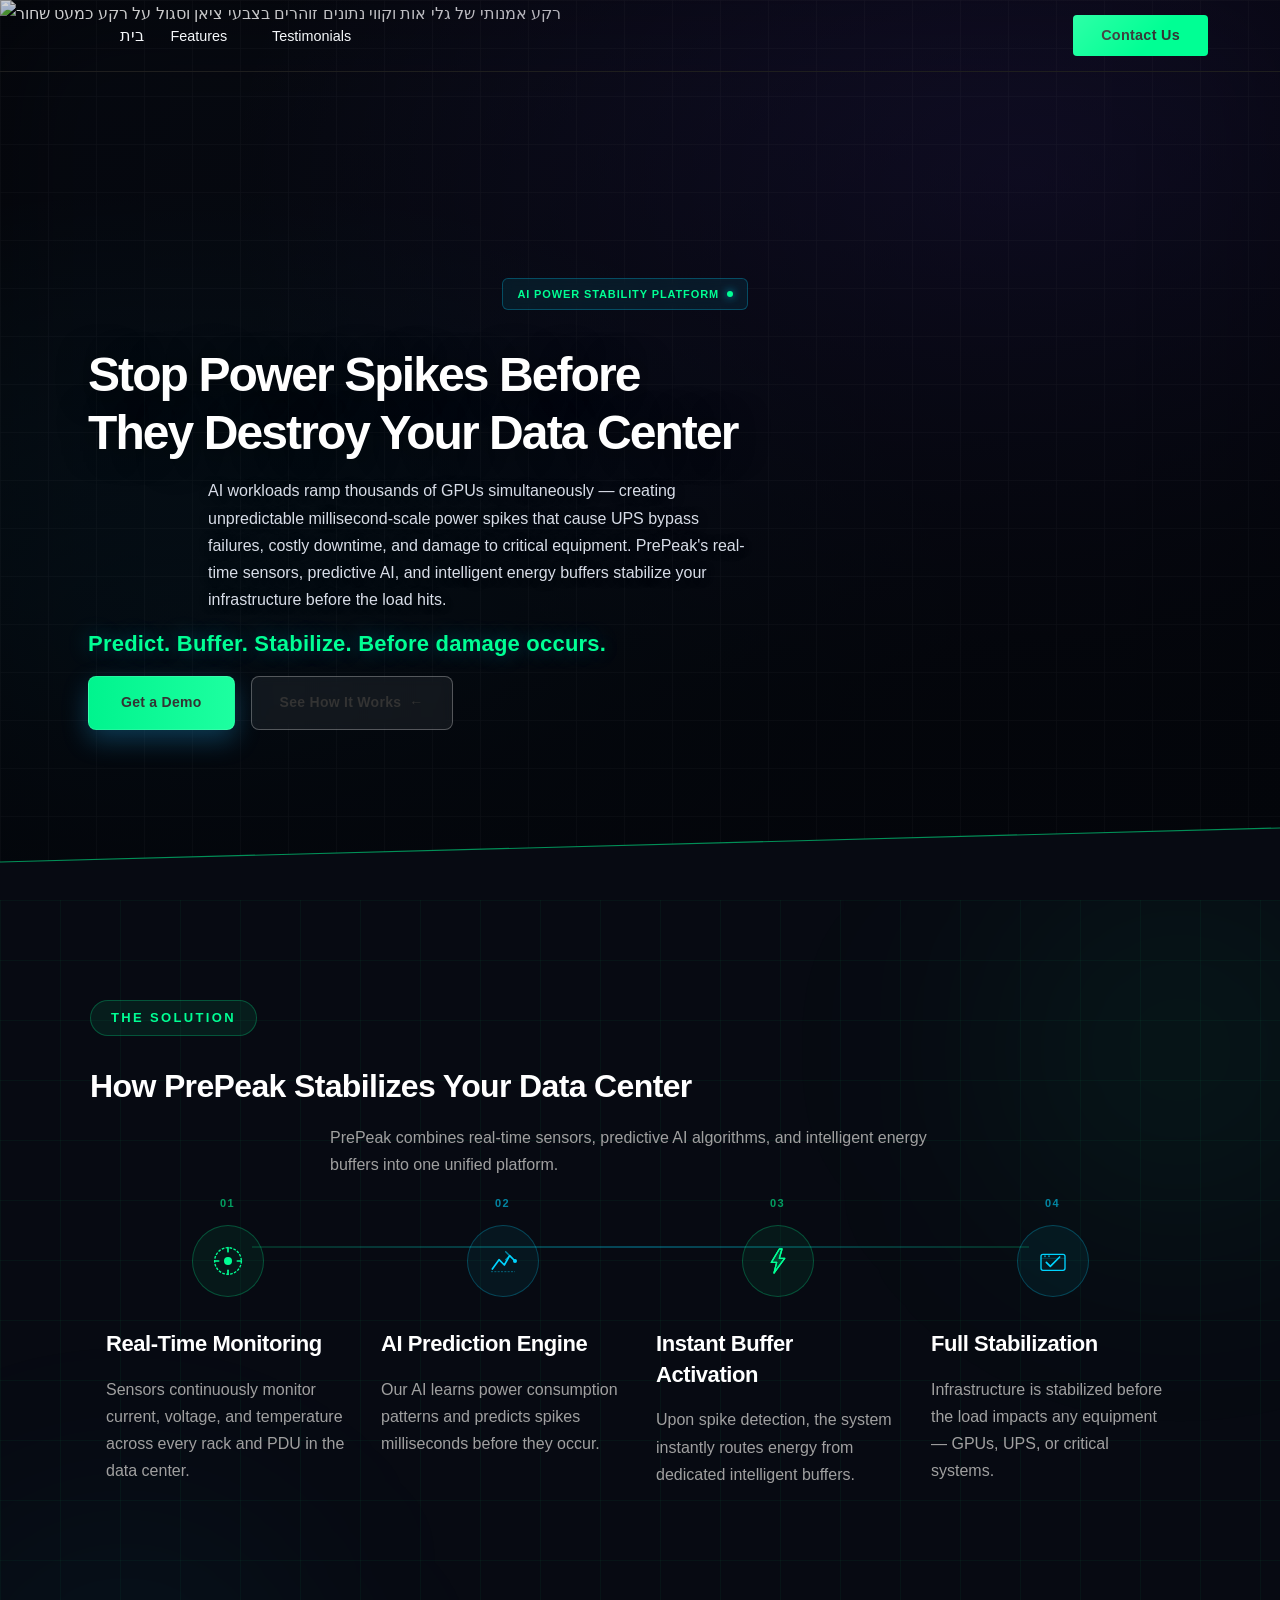
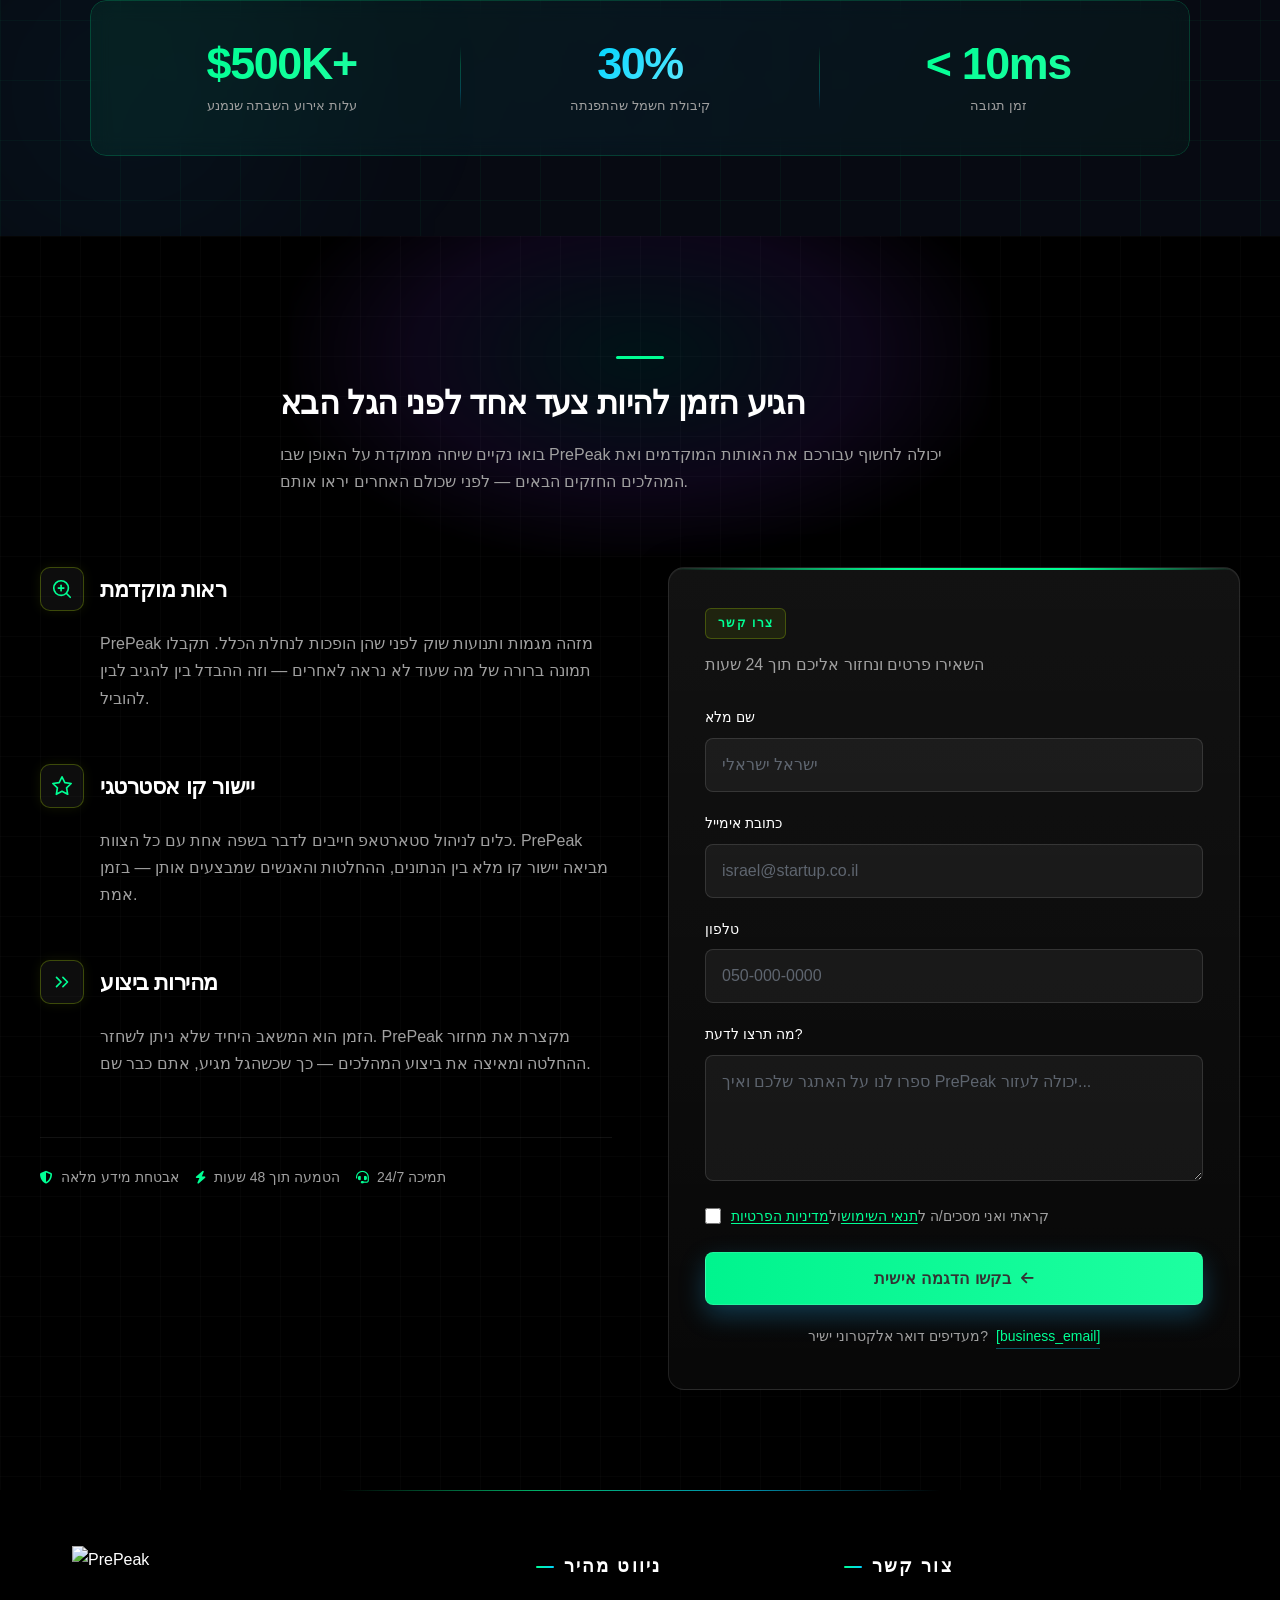
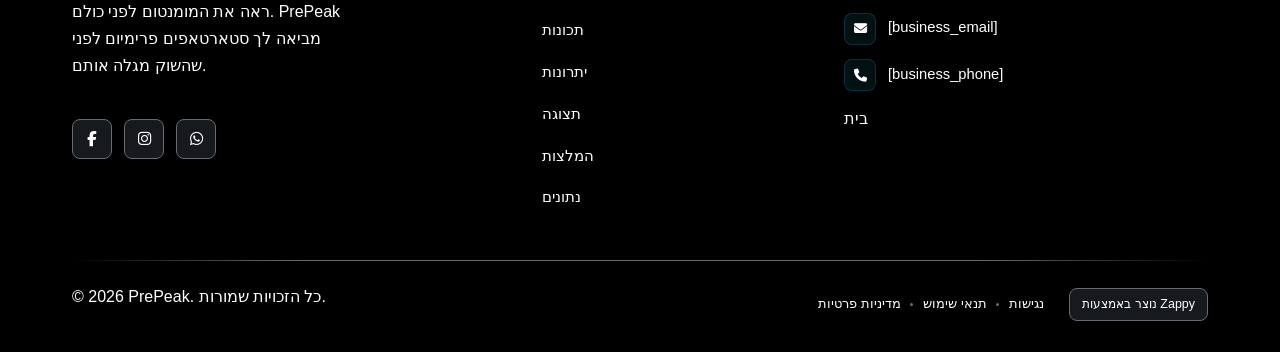
==== commit 6e8f964d: "Background sync: Progressive GitHub Sync" ====
--- a/public/index.html
+++ b/public/index.html
@@ -1 +1 @@
-<!doctype html><html dir="ltr" lang="he"><head><meta charset="UTF-8"><meta content="width=device-width,initial-scale=1" name="viewport"><meta content="index, follow" name="robots"><title>PrePeak — PrePeak</title><meta content="A modern startup seeking a landing page to showcase their product or service. The brand identity leans toward a contemporary, innovative aesthetic typical of te" name="description"><meta content="PrePeak, השקעות בסטארטאפים בשלב מוקדם, אירועי סטארטאפ בישראל, כלים לניהול סטארטאפ" name="keywords"><link href="/assets/favicon.ico" rel="icon" type="image/x-icon"><link href="/assets/favicon-16x16.png" rel="icon" type="image/png" sizes="16x16"><link href="/assets/favicon-32x32.png" rel="icon" type="image/png" sizes="32x32"><link href="/assets/favicon-48x48.png" rel="icon" type="image/png" sizes="48x48"><link href="/assets/favicon-192x192.png" rel="icon" type="image/png" sizes="192x192"><link href="/assets/favicon-512x512.png" rel="icon" type="image/png" sizes="512x512"><link href="/assets/apple-touch-icon.png" rel="apple-touch-icon"><script>!function(){"use strict";var t="e3b10b4e-b848-44c6-b433-0283335c695a",e="https://api.zappy5.com/api/analytics/track",a=18e5,n=2592e6,o=!0,i=!0,r=!0;var s=function(){var e="zappy_visitor_"+t,a=null;try{if(a=localStorage.getItem(e)){var o=JSON.parse(a),i=Date.now();if(i-o.created<n)return o.lastSeen=i,localStorage.setItem(e,JSON.stringify(o)),o.id}}catch(t){console.warn("Zappy Analytics: LocalStorage not available")}var r="zv_"+Date.now()+"_"+Math.random().toString(36).substr(2,9);try{localStorage.setItem(e,JSON.stringify({id:r,created:Date.now(),lastSeen:Date.now()}))}catch(t){}return r}(),c=function(){var e="zappy_session_"+t,n=null;try{if(n=sessionStorage.getItem(e)){var o=JSON.parse(n),i=Date.now();if(i-o.timestamp<a)return o.timestamp=i,sessionStorage.setItem(e,JSON.stringify(o)),o.id}}catch(t){console.warn("Zappy Analytics: SessionStorage not available")}var r="zs_"+Date.now()+"_"+Math.random().toString(36).substr(2,9);try{sessionStorage.setItem(e,JSON.stringify({id:r,timestamp:Date.now()}))}catch(t){}return r}();function l(a,n){n=n||{};var o={website_id:t,event_type:a,page_path:window.location.pathname,referrer:document.referrer||"direct",visitor_id:s,session_id:c,metadata:n};if(navigator.sendBeacon){var i=new Blob([JSON.stringify(o)],{type:"application/json"});navigator.sendBeacon(e,i)}else fetch(e,{method:"POST",headers:{"Content-Type":"application/json"},body:JSON.stringify(o),keepalive:!0}).catch(function(t){console.warn("Zappy Analytics: Failed to track event",t)})}o&&l("pageview",{title:document.title,url:window.location.href}),i&&document.addEventListener("click",function(t){var e=t.target;if("BUTTON"===e.tagName||e.closest("button")){var a="BUTTON"===e.tagName?e:e.closest("button");l("click",{element:"button",text:a.textContent.trim().substring(0,100),id:a.id||null,class:a.className||null})}else if("A"===e.tagName||e.closest("a")){var n="A"===e.tagName?e:e.closest("a");l("navigation",{element:"link",text:n.textContent.trim().substring(0,100),href:n.href,external:n.hostname!==window.location.hostname})}},!0),r&&document.addEventListener("submit",function(t){var e=t.target;l("form_submit",{form_id:e.id||null,form_name:e.name||null,form_action:e.action||null,form_method:e.method||"GET"})},!0);var m=Date.now();window.addEventListener("beforeunload",function(){l("page_unload",{time_on_page:Math.floor((Date.now()-m)/1e3),page_path:window.location.pathname})}),window.zappyAnalytics={track:l,getVisitorId:function(){return s},getSessionId:function(){return c}}}()</script><meta content="PrePeak — PrePeak" property="og:title"><meta content="A modern startup seeking a landing page to showcase their product or service. The brand identity leans toward a contemporary, innovative aesthetic typical of te" property="og:description"><meta content="website" property="og:type"><meta content="he_IL" property="og:locale"><meta content="summary_large_image" name="twitter:card"><meta content="PrePeak — PrePeak" name="twitter:title"><meta content="A modern startup seeking a landing page to showcase their product or service. The brand identity leans toward a contemporary, innovative aesthetic typical of te" name="twitter:description"><link href="https://cdnjs.cloudflare.com/ajax/libs/font-awesome/6.4.0/css/all.min.css" rel="stylesheet"><link href="/assets/favicon.ico" rel="icon" type="image/x-icon"><link href="/assets/favicon-16x16.png" rel="icon" type="image/png" sizes="16x16"><link href="/assets/favicon-32x32.png" rel="icon" type="image/png" sizes="32x32"><link href="/assets/favicon-48x48.png" rel="icon" type="image/png" sizes="48x48"><link href="/assets/favicon-192x192.png" rel="icon" type="image/png" sizes="192x192"><link href="/assets/favicon-512x512.png" rel="icon" type="image/png" sizes="512x512"><link href="/assets/apple-touch-icon.png" rel="apple-touch-icon"><link href="https://cdn.jsdelivr.net/npm/vanilla-cookieconsent@3/dist/cookieconsent.css" rel="stylesheet"><script src="https://cdn.jsdelivr.net/npm/vanilla-cookieconsent@3/dist/cookieconsent.umd.js"></script><script src="https://cdn.jsdelivr.net/gh/mickidum/acc_toolbar/acctoolbar/acctoolbar.min.js"></script><link href="/styles.css" rel="stylesheet"><style id="zappy-dropdown-submenu-styles">#navMenu li:has(.sub-menu),.nav-menu li:has(.sub-menu),.navbar li:has(.sub-menu),nav li:has(.sub-menu){position:relative}#navMenu .sub-menu,.nav-menu .sub-menu,.navbar .sub-menu,nav .sub-menu{display:block!important;position:absolute!important;top:100%;left:0;min-width:220px;background:#fff;border-radius:8px;box-shadow:0 8px 25px rgba(0,0,0,.15);padding:8px 0;opacity:0;visibility:hidden;transform:translateY(10px);transition:all .3s ease;z-index:1000;list-style:none;pointer-events:none}#navMenu li:hover>.sub-menu,.nav-menu li:hover>.sub-menu,.navbar li:hover>.sub-menu,nav li:hover>.sub-menu{opacity:1!important;visibility:visible!important;transform:translateY(0)!important;pointer-events:auto!important}.sub-menu li{list-style:none;margin:0;padding:0}.sub-menu a{display:block!important;padding:10px 16px!important;color:var(--text-dark,#333)!important;font-weight:500;text-decoration:none;white-space:nowrap;transition:background-color .2s}.sub-menu a:hover{background-color:#f5f5f5}[dir=rtl] .nav-menu .sub-menu,[dir=rtl] .navbar .sub-menu,[dir=rtl] nav .sub-menu,html[lang=ar] .nav-menu .sub-menu,html[lang=ar] .navbar .sub-menu,html[lang=ar] nav .sub-menu,html[lang=he] .nav-menu .sub-menu,html[lang=he] .navbar .sub-menu,html[lang=he] nav .sub-menu{left:auto!important;right:0!important}.sub-menu:empty,.sub-menu:not(:has(li)):not(:has(> a)),.sub-menu:not(:has(li:not(.zappy-hidden-menu-item))):not(:has(> a)){display:none!important;opacity:0!important;visibility:hidden!important;pointer-events:none!important}li:has(.menu-group-title):hover>.sub-menu{opacity:1!important;visibility:visible!important;transform:translateY(0)!important;pointer-events:auto!important}#navMenu>li>.menu-group-title,.nav-menu>li>.menu-group-title{display:inline-block;padding:.5rem 1rem;cursor:default;user-select:none}@media (max-width:768px){#navMenu .sub-menu,.nav-menu .sub-menu,.navbar .sub-menu,nav .sub-menu{position:static!important;transform:none!important;box-shadow:none!important;background:0 0!important;max-height:0;overflow:hidden;opacity:0;visibility:hidden;transition:max-height .3s ease,opacity .3s ease;padding:0!important;border-radius:0!important}.sub-menu.mobile-expanded{max-height:60vh!important;overflow-y:auto!important;opacity:1!important;visibility:visible!important;padding:8px 0 8px 16px!important}[dir=rtl] .sub-menu.mobile-expanded,html[lang=he] .sub-menu.mobile-expanded{padding:8px 16px 8px 0!important}#navMenu li:hover>.sub-menu,.nav-menu li:hover>.sub-menu,.navbar li:hover>.sub-menu,nav li:hover>.sub-menu{opacity:0;visibility:hidden;pointer-events:none}#navMenu li>.sub-menu.mobile-expanded,.nav-menu li>.sub-menu.mobile-expanded,.navbar li>.sub-menu.mobile-expanded,nav li>.sub-menu.mobile-expanded{opacity:1!important;visibility:visible!important;pointer-events:auto!important}#navMenu li:has(.sub-menu),.nav-menu li:has(.sub-menu),.navbar li:has(.sub-menu),nav li:has(.sub-menu){display:flex!important;flex-wrap:wrap!important;align-items:center!important;position:relative!important;min-height:44px!important}#navMenu li:has(.sub-menu)>a,.nav-menu li:has(.sub-menu)>a,.navbar li:has(.sub-menu)>a,nav li:has(.sub-menu)>a{flex:1!important;min-width:0!important}#navMenu li:has(.sub-menu)>.menu-group-title,.nav-menu li:has(.sub-menu)>.menu-group-title,.navbar li:has(.sub-menu)>.menu-group-title,nav li:has(.sub-menu)>.menu-group-title{flex:1!important;min-width:0!important;padding:0!important;line-height:inherit!important}#navMenu li:has(.sub-menu)>.sub-menu,.nav-menu li:has(.sub-menu)>.sub-menu,.navbar li:has(.sub-menu)>.sub-menu,nav li:has(.sub-menu)>.sub-menu{flex-basis:100%!important;width:100%!important}#navMenu li:has(.sub-menu)>a [class*=arrow],#navMenu li:has(.sub-menu)>a [class*=chevron],.nav-menu li:has(.sub-menu)>a .fa-angle-down,.nav-menu li:has(.sub-menu)>a .fa-chevron-down,.nav-menu li:has(.sub-menu)>a [class*=arrow],.nav-menu li:has(.sub-menu)>a [class*=chevron],nav li:has(.sub-menu)>a [class*=arrow],nav li:has(.sub-menu)>a [class*=chevron]{display:none!important;visibility:hidden!important}.mobile-submenu-toggle{display:flex!important;align-items:center!important;justify-content:center!important;width:44px!important;height:auto!important;background:0 0!important;border:none!important;cursor:pointer!important;color:var(--text-light)!important;position:static!important;flex-shrink:0!important;align-self:stretch!important;z-index:2!important;padding:0!important;margin:0!important}.mobile-submenu-toggle::after{content:''!important;width:0!important;height:0!important;border-left:6px solid transparent!important;border-right:6px solid transparent!important;border-top:7px solid currentColor!important;transition:transform .3s ease!important}.mobile-submenu-toggle.expanded::after{transform:rotate(180deg)!important}.sub-menu a{padding:10px 0!important;display:block!important;color:var(--text-light)!important}.navbar .sub-menu li a,.zappy-products-dropdown .sub-menu a,nav.navbar .sub-menu li a{color:var(--text-light)!important}}@media (min-width:769px){.mobile-submenu-toggle{display:none!important}}</style><style id="mobile-lang-menu-deployed-css">@media (max-width:768px){.lang-switcher,.nav-container .lang-switcher,.nav-cta-container .lang-switcher,.nav-ecommerce-icons .lang-switcher,.nav-icons-left .lang-switcher,.navbar .lang-switcher,.navbar .nav-cta-container .lang-switcher{display:none!important}.mobile-lang-menu{width:100%;border-top:1px solid rgba(128,128,128,.2);padding:8px 0 0 0;margin-top:8px}.mobile-lang-toggle{display:flex!important;align-items:center;justify-content:space-between;width:100%;padding:12px 16px;background:0 0;border:none;cursor:pointer;font-size:15px;color:inherit;font-family:inherit}.mobile-lang-toggle::after{content:'';display:inline-block;width:8px;height:8px;border-right:2px solid currentColor;border-bottom:2px solid currentColor;transform:rotate(45deg);transition:transform .3s ease;margin-left:8px}.mobile-lang-toggle.expanded::after{transform:rotate(-135deg)}.mobile-lang-options{max-height:0;overflow:hidden;transition:max-height .3s ease}.mobile-lang-options.expanded{max-height:300px}.mobile-lang-option{display:flex!important;align-items:center;gap:10px;padding:10px 24px;text-decoration:none;color:inherit;font-size:14px;font-family:inherit}.mobile-lang-option:hover{background:rgba(128,128,128,.1)}.mobile-lang-option.active{font-weight:600;opacity:.7;pointer-events:none}.mobile-lang-option img{width:20px;height:20px;border-radius:50%}}@media (min-width:769px){.mobile-lang-menu{display:none!important}}</style><style id="zappy-widget-visibility">#mic-access-tool-box,#mic-access-tool-general-button,#mic-init-access-tool #mic-access-tool-box,#mic-init-access-tool #mic-access-tool-general-button,#mic-init-access-tool .mic-access-tool-general-button,._access-icon,._access-menu,.mic-access-tool-box,.mic-access-tool-general-button,div[id*=mic-access-tool-box]{display:none!important;visibility:hidden!important;opacity:0!important;pointer-events:none!important}</style></head><body><nav class="navbar" dir="ltr"><button class="mobile-toggle" aria-label="Menu" id="mobileToggle"><svg viewBox="0 0 24 24" fill="none" class="hamburger-icon" height="24" width="24"><path d="M3 12h18M3 6h18M3 18h18" stroke="currentColor" stroke-width="2" stroke-linecap="round"></path></svg><svg viewBox="0 0 24 24" fill="none" class="close-icon" height="24" width="24" style="display:none"><path d="M18 6L6 18M6 6l12 12" stroke="currentColor" stroke-width="2" stroke-linecap="round"></path></svg></button><button class="phone-header-btn" aria-label="Call" data-phone="[business_phone]"><svg viewBox="0 0 24 24" fill="currentColor" height="20" width="20"><path d="M22 16.92v3a2 2 0 0 1-2.18 2 19.79 19.79 0 0 1-8.63-3.07 19.5 19.5 0 0 1-6-6 19.79 19.79 0 0 1-3.07-8.67A2 2 0 0 1 4.11 2h3a2 2 0 0 1 2 1.72 12.84 12.84 0 0 0 .7 2.81 2 2 0 0 1-.45 2.11L8.09 9.91a16 16 0 0 0 6 6l1.27-1.27a2 2 0 0 1 2.11-.45 12.84 12.84 0 0 0 2.81.7A2 2 0 0 1 22 16.92z"></path></svg></button><div class="nav-container"><div class="nav-right-group"><div class="nav-brand"><a href="/" class="logo-link">בית</a></div><ul class="nav-menu" id="navMenu"><li><a href="#features">Features</a></li><li><a href="#testimonials">Testimonials</a></li></ul></div><div class="nav-cta-container"><a href="#contact" class="nav-cta-btn">Contact Us</a></div></div></nav><script>window.addEventListener("load",function(){const e=document.querySelector(".navbar, nav, header");if(!e)return void console.log("[Navbar] Navbar element not found");let t=document.getElementById("mobileToggle")||document.querySelector(".mobile-toggle")||document.querySelector(".hamburger")||document.querySelector(".hamburger-menu")||document.querySelector(".menu-toggle")||document.querySelector(".burger-menu")||document.querySelector('[aria-label="Menu"]')||document.querySelector('[aria-label="תפריט"]');const o=document.querySelector(".phone-header-btn"),n=window.getComputedStyle(e);let r=n.backgroundColor;if(console.log("[Navbar] Initial navbar background:",r),"transparent"===r||"rgba(0, 0, 0, 0)"===r||r.startsWith("rgba")&&r.includes(", 0)")){const e=n.backgroundImage;if(e&&"none"!==e)console.log("[Navbar] Navbar has background image/gradient, using dark text"),r="rgb(240, 240, 240)";else{const e=window.getComputedStyle(document.body).backgroundColor;console.log("[Navbar] Navbar transparent, using body background:",e),r=e}}const i=r.match(/\d+/g);if(i&&i.length>=3){const e=(.299*parseInt(i[0])+.587*parseInt(i[1])+.114*parseInt(i[2]))/255;console.log("[Navbar] Mobile button colors preserved from Claude CSS (luminance:",e.toFixed(2)+")");const n=document.createElement("style");n.id="zappy-mobile-nav-fix";document.documentElement.lang;document.documentElement.dir,n.textContent='\n        /* Hide mobile buttons on desktop, show only on mobile */\n        @media (min-width: 769px) {\n          .mobile-toggle,\n          .phone-header-btn {\n            display: none !important;\n          }\n        }\n        \n        /* Show and position mobile buttons correctly on mobile */\n        @media (max-width: 768px) {\n          .mobile-toggle,\n          .phone-header-btn {\n            position: absolute !important;\n            top: 50% !important;\n            transform: translateY(-50%) !important;\n            z-index: 1001 !important;\n            display: flex !important;\n            align-items: center !important;\n            justify-content: center !important;\n            width: 36px !important;\n            height: 36px !important;\n            border-radius: 50% !important;\n            border: none !important;\n            cursor: pointer !important;\n            padding: 6px !important;\n            background: none !important;\n            color: var(--nav-text, var(--text-light)) !important;\n          }\n          \n          /* LTR positioning (default): hamburger LEFT, phone RIGHT */\n          html:not([dir="rtl"]):not([lang="he"]):not([lang="ar"]) .mobile-toggle,\n          html[dir="ltr"] .mobile-toggle {\n            left: 12px !important;\n            right: auto !important;\n          }\n          html:not([dir="rtl"]):not([lang="he"]):not([lang="ar"]) .phone-header-btn,\n          html[dir="ltr"] .phone-header-btn {\n            right: 12px !important;\n            left: auto !important;\n          }\n          \n          /* RTL positioning: hamburger RIGHT, phone LEFT */\n          html[dir="rtl"] .mobile-toggle,\n          html[lang="he"] .mobile-toggle,\n          html[lang="ar"] .mobile-toggle {\n            right: 12px !important;\n            left: auto !important;\n          }\n          html[dir="rtl"] .phone-header-btn,\n          html[lang="he"] .phone-header-btn,\n          html[lang="ar"] .phone-header-btn {\n            left: 12px !important;\n            right: auto !important;\n          }\n          \n          /* CRITICAL: Ensure nav-container has min-height on mobile */\n          /* All children are positioned absolutely/fixed on mobile, so height:auto collapses to 0 */\n          .nav-container {\n            min-height: 70px !important;\n            position: relative !important;\n          }\n          \n          /* Ensure SVG icons are properly sized and inherit color */\n          .mobile-toggle svg,\n          .phone-header-btn svg {\n            width: 24px !important;\n            height: 24px !important;\n            /* Don\'t force display - let JavaScript control hamburger/close toggle */\n          }\n          \n          /* Reset nav-cta-container on mobile - remove desktop box-shadow/padding */\n          /* that creates a visible ghost box when CTA button is hidden */\n          .nav-cta-container {\n            box-shadow: none !important;\n            padding: 0 !important;\n          }\n          \n          /* Hide nav-cta-container entirely on mobile when there\'s no lang-switcher */\n          /* (only the CTA button is inside, and it\'s hidden on mobile) */\n          .nav-cta-container:not(:has(.lang-switcher)) {\n            display: none !important;\n          }\n          \n          /* CRITICAL: Prevent hero image fade gradient from bleeding over headline text */\n          /* The .image-fade-gradient has bottom: -30px (extends below parent) */\n          /* On mobile stacked layout, this overlaps the h1 text below the image */\n          .hero-image-column {\n            overflow: hidden !important;\n          }\n          .image-fade-gradient {\n            bottom: 0 !important;\n          }\n          \n          /* Hide desktop language switcher on mobile - hamburger menu handles it */\n          /* High specificity to override stored CSS */\n          .lang-switcher,\n          .nav-cta-container .lang-switcher,\n          .nav-container .lang-switcher,\n          .navbar .lang-switcher,\n          .navbar .nav-cta-container .lang-switcher {\n            display: none !important;\n          }\n        }\n      ';const r=document.getElementById("zappy-mobile-nav-fix");r&&r.remove(),document.head.appendChild(n),console.log("[Navbar] Critical CSS injected for mobile nav positioning");const l=window.innerWidth<=768;if(t){const e=t.querySelector(".hamburger-icon"),o=t.querySelector(".close-icon");e&&(e.style.setProperty("width","24px","important"),e.style.setProperty("height","24px","important"),e.style.setProperty("display","block","important")),o&&(o.style.setProperty("width","24px","important"),o.style.setProperty("height","24px","important"),o.style.setProperty("display","none","important")),l?(t.style.setProperty("position","absolute","important"),t.style.setProperty("top","50%","important"),t.style.setProperty("transform","translateY(-50%)","important"),t.style.setProperty("z-index","1001","important"),t.style.removeProperty("left"),t.style.removeProperty("right"),console.log("[Navbar] Mobile toggle positioning applied (mobile viewport)")):(t.style.removeProperty("position"),t.style.removeProperty("top"),t.style.removeProperty("transform"),t.style.removeProperty("z-index"),t.style.removeProperty("left"),t.style.removeProperty("right"),console.log("[Navbar] Desktop viewport - cleared mobile toggle inline positioning"))}if(o){const e=o.querySelector("svg");e&&(e.style.width="24px",e.style.height="24px",e.setAttribute("width","24"),e.setAttribute("height","24")),l?(o.style.setProperty("position","absolute","important"),o.style.setProperty("top","50%","important"),o.style.setProperty("transform","translateY(-50%)","important"),o.style.setProperty("z-index","1001","important"),o.style.removeProperty("left"),o.style.removeProperty("right"),console.log("[Navbar] Phone button positioning applied (mobile viewport)")):(o.style.removeProperty("position"),o.style.removeProperty("top"),o.style.removeProperty("transform"),o.style.removeProperty("z-index"),o.style.removeProperty("left"),o.style.removeProperty("right"),console.log("[Navbar] Desktop viewport - cleared phone button inline positioning"))}}else console.log("[Navbar] Could not parse background color:",r);t=document.getElementById("mobileToggle")||document.querySelector(".mobile-toggle")||document.querySelector(".hamburger")||document.querySelector(".hamburger-menu")||document.querySelector(".menu-toggle")||document.querySelector(".burger-menu")||document.querySelector('[aria-label="Menu"]')||document.querySelector('[aria-label="תפריט"]');const l=document.getElementById("navMenu")||document.querySelector(".nav-menu")||document.querySelector(".nav-links")||document.querySelector("nav ul:not(.submenu)");if(!t||!l)return void console.log("[Navbar] Mobile toggle or menu not found:",{toggle:!!t,menu:!!l});l.id||(l.id="navMenu"),console.log("[Navbar] Initializing mobile menu...");const a=t.cloneNode(!0);t.parentNode.replaceChild(a,t),a.addEventListener("click",function(e){e.preventDefault(),e.stopPropagation();const t=this.querySelector(".hamburger-icon"),o=this.querySelector(".close-icon");l.classList.contains("active")?(l.classList.remove("active"),t&&t.style.setProperty("display","block","important"),o&&o.style.setProperty("display","none","important"),document.body.style.overflow="",console.log("[Navbar] Menu closed")):(l.classList.add("active"),t&&t.style.setProperty("display","none","important"),o&&o.style.setProperty("display","block","important"),document.body.style.overflow="hidden",console.log("[Navbar] Menu opened"))}),l.querySelectorAll("a").forEach(function(e){e.addEventListener("click",function(){if("#"===this.getAttribute("href"))return;const e=a.querySelector(".hamburger-icon"),t=a.querySelector(".close-icon");l.classList.remove("active"),e&&e.style.setProperty("display","block","important"),t&&t.style.setProperty("display","none","important"),document.body.style.overflow="",console.log("[Navbar] Menu closed (link clicked)")})});var s=l.querySelectorAll(".dropdown-toggle");s.forEach(function(e){e.addEventListener("click",function(e){e.preventDefault(),e.stopPropagation();var t=this.closest(".nav-dropdown");t&&(t.parentNode.querySelectorAll(".nav-dropdown.open").forEach(function(e){e!==t&&e.classList.remove("open")}),t.classList.toggle("open"),console.log("[Navbar] Dropdown toggled:",t.classList.contains("open")?"open":"closed"))})}),document.addEventListener("click",function(e){e.target.closest(".nav-dropdown")||document.querySelectorAll(".nav-dropdown.open").forEach(function(e){e.classList.remove("open")})}),console.log("[Navbar] Dropdown handlers initialized for "+s.length+" dropdowns"),o&&o.addEventListener("click",function(){const e=document.querySelectorAll('a[href^="tel:"]'),t=e.length>0?e[0].getAttribute("href").replace("tel:",""):"[business_phone]";window.location.href="tel:"+t,console.log("[Navbar] Phone button clicked")}),console.log("[Navbar] Mobile menu initialized successfully");const p=function(){const e=document.querySelector(".whatsapp-float");e&&(window.innerWidth>=769?(e.style.setProperty("display","none","important"),e.style.setProperty("visibility","hidden","important"),e.style.setProperty("opacity","0","important"),e.style.setProperty("pointer-events","none","important"),console.log("[WhatsApp] Button hidden on desktop")):(e.style.removeProperty("display"),e.style.removeProperty("visibility"),e.style.removeProperty("opacity"),e.style.removeProperty("pointer-events"),console.log("[WhatsApp] Button visible on mobile")))};let c;p(),window.addEventListener("resize",function(){clearTimeout(c),c=setTimeout(p,100)})})</script><main><section class="index-hero-section" data-layout-spec="בית-hero" dir="ltr" id="hero" data-hero-type="fullscreen-scrim"><div class="index-hero-bg-wrap"><img alt="רקע אמנותי של גלי אות וקווי נתונים זוהרים בצבעי ציאן וסגול על רקע כמעט שחור" class="index-hero-bg-img" src="/assets/site-index-hero-image-1.webp" data-context="Abstract dark cinematic signal-wave environment for a tech startup called PrePeak. Near-black background (#070A12) with luminous electric cyan and violet glowing chart lines, signal waves, and faint grid structures. Motion-inspired blur streaks suggesting speed and data momentum. Subtle radial glows in cyan and violet. No people, no text, no UI elements — pure abstract data visualization atmosphere." data-hero-bg="true" data-placeholder="index-hero-image-1" height="900" width="1440"></div><div class="index-hero-scrim" aria-hidden="true"></div><div class="index-hero-grid-texture" aria-hidden="true"></div><div class="index-hero-content-wrap"><div class="index-hero-content"><div class="index-hero-badge"><span class="index-hero-badge-dot" aria-hidden="true"></span><span>AI Power Stability Platform</span></div><h1 class="index-hero-h1">Stop Power Spikes Before They Destroy Your Data Center</h1><p class="index-hero-body">AI workloads ramp thousands of GPUs simultaneously — creating unpredictable millisecond-scale power spikes that cause UPS bypass failures, costly downtime, and damage to critical equipment. PrePeak's real-time sensors, predictive AI, and intelligent energy buffers stabilize your infrastructure before the load hits.</p><h3 class="index-hero-h3">Predict. Buffer. Stabilize. Before damage occurs.</h3><div class="index-hero-ctas"><a href="#contact" class="index-hero-btn-primary">Get a Demo</a><a href="#features" class="index-hero-btn-secondary">See How It Works<span aria-hidden="true">←</span></a></div></div></div><div class="index-hero-divider-wrapper"><svg viewBox="0 0 1440 90" xmlns="http://www.w3.org/2000/svg" aria-hidden="true" data-no-icon-edit="true" preserveAspectRatio="none"><path d="M0,90 L0,52 L1440,18 L1440,90 Z" fill="#070A12"></path><path d="M0,52 L1440,18" stroke="#00FF94" stroke-width="1.2" opacity="0.55" fill="#070A12"></path></svg></div></section><section class="pp-solution" aria-labelledby="pp-solution-headline"><div class="pp-solution__bg-glow pp-solution__bg-glow--cyan" aria-hidden="true"></div><div class="pp-solution__bg-glow pp-solution__bg-glow--blue" aria-hidden="true"></div><div class="pp-solution__bg-grid" aria-hidden="true"></div><div class="pp-solution__container"><header class="pp-solution__header"><span class="pp-solution__eyebrow" aria-label="תווית סעיף">The Solution</span><h2 class="pp-solution__headline" id="pp-solution-headline">How PrePeak Stabilizes Your Data Center</h2><p class="pp-solution__subtitle">PrePeak combines real-time sensors, predictive AI algorithms, and intelligent energy buffers into one unified platform.</p></header><div class="pp-solution__steps" role="list"><article class="pp-solution__step" role="listitem"><div class="pp-solution__step-number" aria-hidden="true">01</div><div class="pp-solution__step-icon-wrap" aria-hidden="true"><svg viewBox="0 0 48 48" fill="none" xmlns="http://www.w3.org/2000/svg" aria-hidden="true" class="pp-solution__step-icon"><circle cx="24" cy="24" r="20" stroke="currentColor" stroke-dasharray="4 2" stroke-width="2"></circle><circle cx="24" cy="24" r="6" fill="currentColor"></circle><line x1="24" x2="24" y1="4" y2="10" stroke="currentColor" stroke-linecap="round" stroke-width="2.5"></line><line x1="24" x2="24" y1="38" y2="44" stroke="currentColor" stroke-linecap="round" stroke-width="2.5"></line><line x1="4" x2="10" y1="24" y2="24" stroke="currentColor" stroke-linecap="round" stroke-width="2.5"></line><line x1="38" x2="44" y1="24" y2="24" stroke="currentColor" stroke-linecap="round" stroke-width="2.5"></line></svg></div><div class="pp-solution__step-content"><h3 class="pp-solution__step-title">Real-Time Monitoring</h3><p class="pp-solution__step-desc">Sensors continuously monitor current, voltage, and temperature across every rack and PDU in the data center.</p></div><div class="pp-solution__step-connector" aria-hidden="true"></div></article><article class="pp-solution__step pp-solution__step--blue" role="listitem"><div class="pp-solution__step-number" aria-hidden="true">02</div><div class="pp-solution__step-icon-wrap" aria-hidden="true"><svg viewBox="0 0 48 48" fill="none" xmlns="http://www.w3.org/2000/svg" aria-hidden="true" class="pp-solution__step-icon"><path d="M8 36 L18 22 L26 30 L34 16 L42 24" stroke="currentColor" stroke-width="2.5" stroke-linecap="round" stroke-linejoin="round"></path><circle cx="42" cy="24" r="3" fill="currentColor"></circle><path d="M6 40 H42" stroke="currentColor" stroke-width="1.5" opacity="0.4" stroke-dasharray="3 2"></path><path d="M28 10 L34 16 L28 22" stroke="currentColor" stroke-width="2" stroke-linecap="round" stroke-linejoin="round" opacity="0.6"></path></svg></div><div class="pp-solution__step-content"><h3 class="pp-solution__step-title">AI Prediction Engine</h3><p class="pp-solution__step-desc">Our AI learns power consumption patterns and predicts spikes milliseconds before they occur.</p></div><div class="pp-solution__step-connector" aria-hidden="true"></div></article><article class="pp-solution__step" role="listitem"><div class="pp-solution__step-number" aria-hidden="true">03</div><div class="pp-solution__step-icon-wrap" aria-hidden="true"><svg viewBox="0 0 48 48" fill="none" xmlns="http://www.w3.org/2000/svg" aria-hidden="true" class="pp-solution__step-icon"><path d="M26 6 L14 26 H22 L18 42 L34 20 H26 L30 6 Z" stroke="currentColor" stroke-width="2" stroke-linejoin="round" fill="currentColor" fill-opacity="0.2"></path><path d="M26 6 L14 26 H22 L18 42 L34 20 H26 L30 6 Z" stroke="currentColor" stroke-width="2" stroke-linejoin="round"></path></svg></div><div class="pp-solution__step-content"><h3 class="pp-solution__step-title">Instant Buffer Activation</h3><p class="pp-solution__step-desc">Upon spike detection, the system instantly routes energy from dedicated intelligent buffers.</p></div><div class="pp-solution__step-connector" aria-hidden="true"></div></article><article class="pp-solution__step pp-solution__step--blue" role="listitem"><div class="pp-solution__step-number" aria-hidden="true">04</div><div class="pp-solution__step-icon-wrap" aria-hidden="true"><svg viewBox="0 0 48 48" fill="none" xmlns="http://www.w3.org/2000/svg" aria-hidden="true" class="pp-solution__step-icon"><rect height="24" rx="3" stroke="currentColor" stroke-width="2" width="36" x="6" y="14"></rect><path d="M14 26 L20 32 L34 18" stroke="currentColor" stroke-width="2.5" stroke-linecap="round" stroke-linejoin="round"></path><path d="M6 20 H42" stroke="currentColor" stroke-width="1" opacity="0.3"></path><circle cx="12" cy="17" r="1.5" fill="currentColor" opacity="0.6"></circle><circle cx="18" cy="17" r="1.5" fill="currentColor" opacity="0.6"></circle></svg></div><div class="pp-solution__step-content"><h3 class="pp-solution__step-title">Full Stabilization</h3><p class="pp-solution__step-desc">Infrastructure is stabilized before the load impacts any equipment — GPUs, UPS, or critical systems.</p></div></article></div><div class="pp-solution__stats" role="region" aria-label="מדדים מרכזיים"><div class="pp-solution__stats-inner"><div class="pp-solution__stat"><span class="pp-solution__stat-value">$500K+</span><span class="pp-solution__stat-label">עלות אירוע השבתה שנמנע</span></div><div class="pp-solution__stat-divider" aria-hidden="true"></div><div class="pp-solution__stat"><span class="pp-solution__stat-value pp-solution__stat-value--blue">30%</span><span class="pp-solution__stat-label">קיבולת חשמל שהתפנתה</span></div><div class="pp-solution__stat-divider" aria-hidden="true"></div><div class="pp-solution__stat"><span class="pp-solution__stat-value">&lt; 10ms</span><span class="pp-solution__stat-label">זמן תגובה</span></div></div></div></div></section><section class="index-contact-section" data-layout-spec="בית-contact" dir="ltr" id="contact"><div class="index-contact-section__glow" aria-hidden="true"></div><div class="index-contact-section__grid-texture" aria-hidden="true"></div><div class="index-contact-section__container"><div class="index-contact-section__header"><div class="index-contact-section__accent-line" aria-hidden="true"></div><h2 class="index-contact-section__title">הגיע הזמן להיות צעד אחד לפני הגל הבא</h2><p class="index-contact-section__subtitle">בואו נקיים שיחה ממוקדת על האופן שבו PrePeak יכולה לחשוף עבורכם את האותות המוקדמים ואת המהלכים החזקים הבאים — לפני שכולם האחרים יראו אותם.</p></div><div class="index-contact-section__columns"><div class="index-contact-section__copy"><article class="index-contact-section__mini-block"><div class="index-contact-section__mini-icon" aria-hidden="true"><svg viewBox="0 0 24 24" fill="none" xmlns="http://www.w3.org/2000/svg" data-element-type="icon" data-icon-type="svg" height="22" stroke="currentColor" stroke-linecap="round" stroke-linejoin="round" stroke-width="1.8" width="22"><circle cx="11" cy="11" r="8"></circle><line x1="21" x2="16.65" y1="21" y2="16.65"></line><line x1="11" x2="11" y1="8" y2="14"></line><line x1="8" x2="14" y1="11" y2="11"></line></svg></div><div class="index-contact-section__mini-content"><h3 class="index-contact-section__mini-title">ראות מוקדמת</h3><p class="index-contact-section__mini-text">PrePeak מזהה מגמות ותנועות שוק לפני שהן הופכות לנחלת הכלל. תקבלו תמונה ברורה של מה שעוד לא נראה לאחרים — וזה ההבדל בין להגיב לבין להוביל.</p></div></article><article class="index-contact-section__mini-block"><div class="index-contact-section__mini-icon" aria-hidden="true"><svg viewBox="0 0 24 24" fill="none" xmlns="http://www.w3.org/2000/svg" data-element-type="icon" data-icon-type="svg" height="22" stroke="currentColor" stroke-linecap="round" stroke-linejoin="round" stroke-width="1.8" width="22"><polygon points="12 2 15.09 8.26 22 9.27 17 14.14 18.18 21.02 12 17.77 5.82 21.02 7 14.14 2 9.27 8.91 8.26 12 2"></polygon></svg></div><div class="index-contact-section__mini-content"><h3 class="index-contact-section__mini-title">יישור קו אסטרטגי</h3><p class="index-contact-section__mini-text">כלים לניהול סטארטאפ חייבים לדבר בשפה אחת עם כל הצוות. PrePeak מביאה יישור קו מלא בין הנתונים, ההחלטות והאנשים שמבצעים אותן — בזמן אמת.</p></div></article><article class="index-contact-section__mini-block"><div class="index-contact-section__mini-icon" aria-hidden="true"><svg viewBox="0 0 24 24" fill="none" xmlns="http://www.w3.org/2000/svg" data-element-type="icon" data-icon-type="svg" height="22" stroke="currentColor" stroke-linecap="round" stroke-linejoin="round" stroke-width="1.8" width="22"><polyline points="13 17 18 12 13 7"></polyline><polyline points="6 17 11 12 6 7"></polyline></svg></div><div class="index-contact-section__mini-content"><h3 class="index-contact-section__mini-title">מהירות ביצוע</h3><p class="index-contact-section__mini-text">הזמן הוא המשאב היחיד שלא ניתן לשחזר. PrePeak מקצרת את מחזור ההחלטה ומאיצה את ביצוע המהלכים — כך שכשהגל מגיע, אתם כבר שם.</p></div></article><div class="index-contact-section__trust-bar"><span class="index-contact-section__trust-item"><i class="fas fa-shield-alt" aria-hidden="true"></i>אבטחת מידע מלאה</span><span class="index-contact-section__trust-item"><i class="fas fa-bolt" aria-hidden="true"></i>הטמעה תוך 48 שעות</span><span class="index-contact-section__trust-item"><i class="fas fa-headset" aria-hidden="true"></i>תמיכה 24/7</span></div></div><div class="index-contact-section__form-wrapper"><div class="index-contact-section__form-card"><div class="index-contact-section__form-header"><span class="index-contact-section__form-badge">צרו קשר</span><p class="index-contact-section__form-tagline">השאירו פרטים ונחזור אליכם תוך 24 שעות</p></div><form class="contact-form index-contact-section__form" novalidate=""><div class="index-contact-section__field-group"><label class="index-contact-section__label" for="contact-name">שם מלא</label><input class="index-contact-section__input" name="name" type="text" autocomplete="name" id="contact-name" placeholder="ישראל ישראלי" required=""></div><div class="index-contact-section__field-group"><label class="index-contact-section__label" for="contact-email">כתובת אימייל</label><input class="index-contact-section__input" name="email" type="email" autocomplete="email" id="contact-email" placeholder="israel@startup.co.il" required=""></div><div class="index-contact-section__field-group"><label class="index-contact-section__label" for="contact-phone">טלפון</label><input class="index-contact-section__input" name="phone" type="tel" autocomplete="tel" id="contact-phone" placeholder="050-000-0000"></div><div class="index-contact-section__field-group"><label class="index-contact-section__label" for="contact-message">מה תרצו לדעת?</label><textarea class="index-contact-section__input index-contact-section__textarea" id="contact-message" name="message" placeholder="ספרו לנו על האתגר שלכם ואיך PrePeak יכולה לעזור..." required="" rows="4"></textarea></div><div class="privacy-consent"><label class="privacy-consent-label"><input class="privacy-consent-checkbox" name="privacy_consent" type="checkbox" required=""><span>קראתי ואני מסכים/ה ל<a href="/terms" target="_blank">תנאי השימוש</a>ול<a href="/privacy" target="_blank">מדיניות הפרטיות</a></span></label></div><button class="btn-primary index-contact-section__submit" type="submit">בקשו הדגמה אישית<i class="fas fa-arrow-left" aria-hidden="true"></i></button></form><div class="index-contact-section__alt-contact"><span>מעדיפים דואר אלקטרוני ישיר?</span><a href="mailto:[business_email]" class="index-contact-section__email-link">[business_email]</a></div></div></div></div></div></section></main><footer class="site-footer"><div class="footer-glow-top"></div><div class="footer-container"><div class="footer-top"><div class="footer-col footer-col--brand"><div class="footer-logo-wrap"><img alt="PrePeak" class="logo" src="/assets/prepeak-general-logo.webp"></div><p class="footer-brand-desc">ראה את המומנטום לפני כולם. PrePeak מביאה לך סטארטאפים פרימיום לפני שהשוק מגלה אותם.</p><div class="footer-social"><a href="[facebook_handle]" aria-label="Facebook"><i class="fab fa-facebook-f"></i></a><a href="[instagram_handle]" aria-label="Instagram"><i class="fab fa-instagram"></i></a><a href="[whatsapp_handle]" aria-label="WhatsApp"><i class="fab fa-whatsapp"></i></a></div></div><div class="footer-col footer-col--links"><h4 class="footer-heading"><span class="footer-heading-accent"></span>ניווט מהיר</h4><ul class="footer-nav"><li><a href="#features">תכונות</a></li><li><a href="#benefits">יתרונות</a></li><li><a href="#showcase">תצוגה</a></li><li><a href="#testimonials">המלצות</a></li><li><a href="#stats">נתונים</a></li></ul></div><div class="footer-col footer-col--contact"><h4 class="footer-heading"><span class="footer-heading-accent"></span>צור קשר</h4><ul class="footer-contact"><li><span class="contact-icon"><i class="fas fa-envelope"></i></span><span class="contact-text"><a href="mailto:[business_email]">[business_email]</a></span></li><li><span class="contact-icon"><i class="fas fa-phone"></i></span><span class="contact-text"><a href="tel:[business_phone]">[business_phone]</a></span></li><li><a href="/">בית</a></li></ul></div></div><div class="footer-divider"></div><div class="footer-bottom"><p class="footer-copyright">© 2026 PrePeak. כל הזכויות שמורות.</p><div class="footer-bottom-right"><nav class="footer-legal"><a href="/privacy">מדיניות פרטיות</a><span class="footer-legal-sep"></span><a href="/terms">תנאי שימוש</a><span class="footer-legal-sep"></span><a href="/accessibility">נגישות</a></nav><a href="https://zappy5.com" class="zappy-attribution" target="_blank">נוצר באמצעות Zappy</a></div></div></div></footer><a href="https://wa.me/[whatsapp_handle]" class="whatsapp-float" aria-label="WhatsApp"><i class="fab fa-whatsapp"></i></a><div data-integration="accessibility:toolbar"></div><script src="/script.js"></script><script id="zappy-mobile-submenu-script">!function(){function e(){if(window.innerWidth>768)return document.querySelectorAll(".mobile-submenu-toggle").forEach(function(e){e.remove()}),void document.querySelectorAll(".sub-menu.mobile-expanded").forEach(function(e){e.classList.remove("mobile-expanded")});document.querySelectorAll(".nav-menu li:has(.sub-menu), nav li:has(.sub-menu), .navbar li:has(.sub-menu), #navMenu li:has(.sub-menu)").forEach(function(e){if(!e.querySelector(".mobile-submenu-toggle")){var t=e.querySelector(".sub-menu"),n=e.querySelector(":scope > a");if(t&&n){var o=document.createElement("button");o.className="mobile-submenu-toggle",o.setAttribute("aria-label","Toggle submenu"),o.setAttribute("type","button"),n.insertAdjacentElement("afterend",o),o.addEventListener("click",function(e){e.preventDefault(),e.stopPropagation(),document.querySelectorAll(".sub-menu.mobile-expanded").forEach(function(e){if(e!==t){e.classList.remove("mobile-expanded");var n=e.parentElement.querySelector(".mobile-submenu-toggle");n&&n.classList.remove("expanded")}}),t.classList.toggle("mobile-expanded"),o.classList.toggle("expanded")})}}})}var t;"loading"===document.readyState?document.addEventListener("DOMContentLoaded",e):e(),window.addEventListener("resize",function(){clearTimeout(t),t=setTimeout(e,250)});var n=new MutationObserver(function(t){t.forEach(function(t){if("attributes"===t.type){var n=t.target;n.classList&&(n.classList.contains("active")||n.classList.contains("open"))&&setTimeout(e,100)}})});setTimeout(function(){document.querySelectorAll(".mobile-menu, .nav-menu, #navMenu, nav").forEach(function(e){n.observe(e,{attributes:!0,attributeFilter:["class","style"]})})},500)}()</script><script id="zappy-mobile-lang-menu-script">!function(){function e(){if(window.innerWidth>768){var e=document.querySelector(".mobile-lang-menu");e&&e.remove()}else if(!document.querySelector(".mobile-lang-menu")){var n=document.querySelector(".lang-switcher");if(n){var a=n.querySelector(".lang-switcher-dropdown");if(a){var i=a.querySelectorAll(".lang-option");if(0!==i.length){var t=document.getElementById("navMenu")||document.querySelector(".nav-menu")||document.querySelector("nav ul");if(t){var l=document.documentElement.lang||"en",s=document.createElement("div");s.className="mobile-lang-menu";var c={he:{name:"עברית",flag:"https://api.iconify.design/circle-flags/il.svg"},en:{name:"English",flag:"https://api.iconify.design/circle-flags/us.svg"},ar:{name:"العربية",flag:"https://api.iconify.design/circle-flags/sa.svg"},fr:{name:"Français",flag:"https://api.iconify.design/circle-flags/fr.svg"},es:{name:"Español",flag:"https://api.iconify.design/circle-flags/es.svg"},de:{name:"Deutsch",flag:"https://api.iconify.design/circle-flags/de.svg"},ru:{name:"Русский",flag:"https://api.iconify.design/circle-flags/ru.svg"},zh:{name:"中文",flag:"https://api.iconify.design/circle-flags/cn.svg"},ja:{name:"日本語",flag:"https://api.iconify.design/circle-flags/jp.svg"},pt:{name:"Português",flag:"https://api.iconify.design/circle-flags/br.svg"},it:{name:"Italiano",flag:"https://api.iconify.design/circle-flags/it.svg"},ko:{name:"한국어",flag:"https://api.iconify.design/circle-flags/kr.svg"}}[l]||{name:l,flag:""},r=document.createElement("button");r.className="mobile-lang-toggle",r.type="button";var g=c.flag?'<img src="'+c.flag+'" width="20" height="20" alt="" style="border-radius:50%;margin-right:8px;margin-left:8px;">':"";r.innerHTML=g+c.name,s.appendChild(r);var o=document.createElement("div");o.className="mobile-lang-options";var d=document.createElement("a");d.className="mobile-lang-option active",d.href="#",d.innerHTML=g+c.name,o.appendChild(d),i.forEach(function(e){var n=document.createElement("a");n.className="mobile-lang-option",n.href=e.getAttribute("href"),n.innerHTML=e.innerHTML,o.appendChild(n)}),s.appendChild(o),t.appendChild(s),r.addEventListener("click",function(e){e.preventDefault(),e.stopPropagation(),r.classList.toggle("expanded"),o.classList.toggle("expanded")})}}}}}}"loading"===document.readyState?document.addEventListener("DOMContentLoaded",e):e(),window.addEventListener("resize",function(){clearTimeout(window._mlrt),window._mlrt=setTimeout(e,250)})}()</script></body></html>+<!doctype html><html dir="ltr" lang="he"><head><meta charset="UTF-8"><meta content="width=device-width,initial-scale=1" name="viewport"><meta content="index, follow" name="robots"><title>PrePeak — PrePeak</title><meta content="A modern startup seeking a landing page to showcase their product or service. The brand identity leans toward a contemporary, innovative aesthetic typical of te" name="description"><meta content="PrePeak, השקעות בסטארטאפים בשלב מוקדם, אירועי סטארטאפ בישראל, כלים לניהול סטארטאפ" name="keywords"><link href="/assets/favicon.ico" rel="icon" type="image/x-icon"><link href="/assets/favicon-16x16.png" rel="icon" type="image/png" sizes="16x16"><link href="/assets/favicon-32x32.png" rel="icon" type="image/png" sizes="32x32"><link href="/assets/favicon-48x48.png" rel="icon" type="image/png" sizes="48x48"><link href="/assets/favicon-192x192.png" rel="icon" type="image/png" sizes="192x192"><link href="/assets/favicon-512x512.png" rel="icon" type="image/png" sizes="512x512"><link href="/assets/apple-touch-icon.png" rel="apple-touch-icon"><script>!function(){"use strict";var t="e3b10b4e-b848-44c6-b433-0283335c695a",e="https://api.zappy5.com/api/analytics/track",a=18e5,n=2592e6,o=!0,i=!0,r=!0;var s=function(){var e="zappy_visitor_"+t,a=null;try{if(a=localStorage.getItem(e)){var o=JSON.parse(a),i=Date.now();if(i-o.created<n)return o.lastSeen=i,localStorage.setItem(e,JSON.stringify(o)),o.id}}catch(t){console.warn("Zappy Analytics: LocalStorage not available")}var r="zv_"+Date.now()+"_"+Math.random().toString(36).substr(2,9);try{localStorage.setItem(e,JSON.stringify({id:r,created:Date.now(),lastSeen:Date.now()}))}catch(t){}return r}(),c=function(){var e="zappy_session_"+t,n=null;try{if(n=sessionStorage.getItem(e)){var o=JSON.parse(n),i=Date.now();if(i-o.timestamp<a)return o.timestamp=i,sessionStorage.setItem(e,JSON.stringify(o)),o.id}}catch(t){console.warn("Zappy Analytics: SessionStorage not available")}var r="zs_"+Date.now()+"_"+Math.random().toString(36).substr(2,9);try{sessionStorage.setItem(e,JSON.stringify({id:r,timestamp:Date.now()}))}catch(t){}return r}();function l(a,n){n=n||{};var o={website_id:t,event_type:a,page_path:window.location.pathname,referrer:document.referrer||"direct",visitor_id:s,session_id:c,metadata:n};if(navigator.sendBeacon){var i=new Blob([JSON.stringify(o)],{type:"application/json"});navigator.sendBeacon(e,i)}else fetch(e,{method:"POST",headers:{"Content-Type":"application/json"},body:JSON.stringify(o),keepalive:!0}).catch(function(t){console.warn("Zappy Analytics: Failed to track event",t)})}o&&l("pageview",{title:document.title,url:window.location.href}),i&&document.addEventListener("click",function(t){var e=t.target;if("BUTTON"===e.tagName||e.closest("button")){var a="BUTTON"===e.tagName?e:e.closest("button");l("click",{element:"button",text:a.textContent.trim().substring(0,100),id:a.id||null,class:a.className||null})}else if("A"===e.tagName||e.closest("a")){var n="A"===e.tagName?e:e.closest("a");l("navigation",{element:"link",text:n.textContent.trim().substring(0,100),href:n.href,external:n.hostname!==window.location.hostname})}},!0),r&&document.addEventListener("submit",function(t){var e=t.target;l("form_submit",{form_id:e.id||null,form_name:e.name||null,form_action:e.action||null,form_method:e.method||"GET"})},!0);var m=Date.now();window.addEventListener("beforeunload",function(){l("page_unload",{time_on_page:Math.floor((Date.now()-m)/1e3),page_path:window.location.pathname})}),window.zappyAnalytics={track:l,getVisitorId:function(){return s},getSessionId:function(){return c}}}()</script><meta content="PrePeak — PrePeak" property="og:title"><meta content="A modern startup seeking a landing page to showcase their product or service. The brand identity leans toward a contemporary, innovative aesthetic typical of te" property="og:description"><meta content="website" property="og:type"><meta content="he_IL" property="og:locale"><meta content="summary_large_image" name="twitter:card"><meta content="PrePeak — PrePeak" name="twitter:title"><meta content="A modern startup seeking a landing page to showcase their product or service. The brand identity leans toward a contemporary, innovative aesthetic typical of te" name="twitter:description"><link href="https://cdnjs.cloudflare.com/ajax/libs/font-awesome/6.4.0/css/all.min.css" rel="stylesheet"><link href="/assets/favicon.ico" rel="icon" type="image/x-icon"><link href="/assets/favicon-16x16.png" rel="icon" type="image/png" sizes="16x16"><link href="/assets/favicon-32x32.png" rel="icon" type="image/png" sizes="32x32"><link href="/assets/favicon-48x48.png" rel="icon" type="image/png" sizes="48x48"><link href="/assets/favicon-192x192.png" rel="icon" type="image/png" sizes="192x192"><link href="/assets/favicon-512x512.png" rel="icon" type="image/png" sizes="512x512"><link href="/assets/apple-touch-icon.png" rel="apple-touch-icon"><link href="https://cdn.jsdelivr.net/npm/vanilla-cookieconsent@3/dist/cookieconsent.css" rel="stylesheet"><script src="https://cdn.jsdelivr.net/npm/vanilla-cookieconsent@3/dist/cookieconsent.umd.js"></script><script src="https://cdn.jsdelivr.net/gh/mickidum/acc_toolbar/acctoolbar/acctoolbar.min.js"></script><link href="/styles.css" rel="stylesheet"><style id="zappy-dropdown-submenu-styles">#navMenu li:has(.sub-menu),.nav-menu li:has(.sub-menu),.navbar li:has(.sub-menu),nav li:has(.sub-menu){position:relative}#navMenu .sub-menu,.nav-menu .sub-menu,.navbar .sub-menu,nav .sub-menu{display:block!important;position:absolute!important;top:100%;left:0;min-width:220px;background:#fff;border-radius:8px;box-shadow:0 8px 25px rgba(0,0,0,.15);padding:8px 0;opacity:0;visibility:hidden;transform:translateY(10px);transition:all .3s ease;z-index:1000;list-style:none;pointer-events:none}#navMenu li:hover>.sub-menu,.nav-menu li:hover>.sub-menu,.navbar li:hover>.sub-menu,nav li:hover>.sub-menu{opacity:1!important;visibility:visible!important;transform:translateY(0)!important;pointer-events:auto!important}.sub-menu li{list-style:none;margin:0;padding:0}.sub-menu a{display:block!important;padding:10px 16px!important;color:var(--text-dark,#333)!important;font-weight:500;text-decoration:none;white-space:nowrap;transition:background-color .2s}.sub-menu a:hover{background-color:#f5f5f5}[dir=rtl] .nav-menu .sub-menu,[dir=rtl] .navbar .sub-menu,[dir=rtl] nav .sub-menu,html[lang=ar] .nav-menu .sub-menu,html[lang=ar] .navbar .sub-menu,html[lang=ar] nav .sub-menu,html[lang=he] .nav-menu .sub-menu,html[lang=he] .navbar .sub-menu,html[lang=he] nav .sub-menu{left:auto!important;right:0!important}.sub-menu:empty,.sub-menu:not(:has(li)):not(:has(> a)),.sub-menu:not(:has(li:not(.zappy-hidden-menu-item))):not(:has(> a)){display:none!important;opacity:0!important;visibility:hidden!important;pointer-events:none!important}li:has(.menu-group-title):hover>.sub-menu{opacity:1!important;visibility:visible!important;transform:translateY(0)!important;pointer-events:auto!important}#navMenu>li>.menu-group-title,.nav-menu>li>.menu-group-title{display:inline-block;padding:.5rem 1rem;cursor:default;user-select:none}@media (max-width:768px){#navMenu .sub-menu,.nav-menu .sub-menu,.navbar .sub-menu,nav .sub-menu{position:static!important;transform:none!important;box-shadow:none!important;background:0 0!important;max-height:0;overflow:hidden;opacity:0;visibility:hidden;transition:max-height .3s ease,opacity .3s ease;padding:0!important;border-radius:0!important}.sub-menu.mobile-expanded{max-height:60vh!important;overflow-y:auto!important;opacity:1!important;visibility:visible!important;padding:8px 0 8px 16px!important}[dir=rtl] .sub-menu.mobile-expanded,html[lang=he] .sub-menu.mobile-expanded{padding:8px 16px 8px 0!important}#navMenu li:hover>.sub-menu,.nav-menu li:hover>.sub-menu,.navbar li:hover>.sub-menu,nav li:hover>.sub-menu{opacity:0;visibility:hidden;pointer-events:none}#navMenu li>.sub-menu.mobile-expanded,.nav-menu li>.sub-menu.mobile-expanded,.navbar li>.sub-menu.mobile-expanded,nav li>.sub-menu.mobile-expanded{opacity:1!important;visibility:visible!important;pointer-events:auto!important}#navMenu li:has(.sub-menu),.nav-menu li:has(.sub-menu),.navbar li:has(.sub-menu),nav li:has(.sub-menu){display:flex!important;flex-wrap:wrap!important;align-items:center!important;position:relative!important;min-height:44px!important}#navMenu li:has(.sub-menu)>a,.nav-menu li:has(.sub-menu)>a,.navbar li:has(.sub-menu)>a,nav li:has(.sub-menu)>a{flex:1!important;min-width:0!important}#navMenu li:has(.sub-menu)>.menu-group-title,.nav-menu li:has(.sub-menu)>.menu-group-title,.navbar li:has(.sub-menu)>.menu-group-title,nav li:has(.sub-menu)>.menu-group-title{flex:1!important;min-width:0!important;padding:0!important;line-height:inherit!important}#navMenu li:has(.sub-menu)>.sub-menu,.nav-menu li:has(.sub-menu)>.sub-menu,.navbar li:has(.sub-menu)>.sub-menu,nav li:has(.sub-menu)>.sub-menu{flex-basis:100%!important;width:100%!important}#navMenu li:has(.sub-menu)>a [class*=arrow],#navMenu li:has(.sub-menu)>a [class*=chevron],.nav-menu li:has(.sub-menu)>a .fa-angle-down,.nav-menu li:has(.sub-menu)>a .fa-chevron-down,.nav-menu li:has(.sub-menu)>a [class*=arrow],.nav-menu li:has(.sub-menu)>a [class*=chevron],nav li:has(.sub-menu)>a [class*=arrow],nav li:has(.sub-menu)>a [class*=chevron]{display:none!important;visibility:hidden!important}.mobile-submenu-toggle{display:flex!important;align-items:center!important;justify-content:center!important;width:44px!important;height:auto!important;background:0 0!important;border:none!important;cursor:pointer!important;color:var(--text-light)!important;position:static!important;flex-shrink:0!important;align-self:stretch!important;z-index:2!important;padding:0!important;margin:0!important}.mobile-submenu-toggle::after{content:''!important;width:0!important;height:0!important;border-left:6px solid transparent!important;border-right:6px solid transparent!important;border-top:7px solid currentColor!important;transition:transform .3s ease!important}.mobile-submenu-toggle.expanded::after{transform:rotate(180deg)!important}.sub-menu a{padding:10px 0!important;display:block!important;color:var(--text-light)!important}.navbar .sub-menu li a,.zappy-products-dropdown .sub-menu a,nav.navbar .sub-menu li a{color:var(--text-light)!important}}@media (min-width:769px){.mobile-submenu-toggle{display:none!important}}</style><style id="mobile-lang-menu-deployed-css">@media (max-width:768px){.lang-switcher,.nav-container .lang-switcher,.nav-cta-container .lang-switcher,.nav-ecommerce-icons .lang-switcher,.nav-icons-left .lang-switcher,.navbar .lang-switcher,.navbar .nav-cta-container .lang-switcher{display:none!important}.mobile-lang-menu{width:100%;border-top:1px solid rgba(128,128,128,.2);padding:8px 0 0 0;margin-top:8px}.mobile-lang-toggle{display:flex!important;align-items:center;justify-content:space-between;width:100%;padding:12px 16px;background:0 0;border:none;cursor:pointer;font-size:15px;color:inherit;font-family:inherit}.mobile-lang-toggle::after{content:'';display:inline-block;width:8px;height:8px;border-right:2px solid currentColor;border-bottom:2px solid currentColor;transform:rotate(45deg);transition:transform .3s ease;margin-left:8px}.mobile-lang-toggle.expanded::after{transform:rotate(-135deg)}.mobile-lang-options{max-height:0;overflow:hidden;transition:max-height .3s ease}.mobile-lang-options.expanded{max-height:300px}.mobile-lang-option{display:flex!important;align-items:center;gap:10px;padding:10px 24px;text-decoration:none;color:inherit;font-size:14px;font-family:inherit}.mobile-lang-option:hover{background:rgba(128,128,128,.1)}.mobile-lang-option.active{font-weight:600;opacity:.7;pointer-events:none}.mobile-lang-option img{width:20px;height:20px;border-radius:50%}}@media (min-width:769px){.mobile-lang-menu{display:none!important}}</style><style id="zappy-widget-visibility">#mic-access-tool-box,#mic-access-tool-general-button,#mic-init-access-tool #mic-access-tool-box,#mic-init-access-tool #mic-access-tool-general-button,#mic-init-access-tool .mic-access-tool-general-button,._access-icon,._access-menu,.mic-access-tool-box,.mic-access-tool-general-button,div[id*=mic-access-tool-box]{display:none!important;visibility:hidden!important;opacity:0!important;pointer-events:none!important}</style></head><body><nav class="navbar" dir="ltr"><button class="mobile-toggle" aria-label="Menu" id="mobileToggle"><svg viewBox="0 0 24 24" fill="none" class="hamburger-icon" height="24" width="24"><path d="M3 12h18M3 6h18M3 18h18" stroke="currentColor" stroke-width="2" stroke-linecap="round"></path></svg><svg viewBox="0 0 24 24" fill="none" class="close-icon" height="24" width="24" style="display:none"><path d="M18 6L6 18M6 6l12 12" stroke="currentColor" stroke-width="2" stroke-linecap="round"></path></svg></button><button class="phone-header-btn" aria-label="Call" data-phone="[business_phone]"><svg viewBox="0 0 24 24" fill="currentColor" height="20" width="20"><path d="M22 16.92v3a2 2 0 0 1-2.18 2 19.79 19.79 0 0 1-8.63-3.07 19.5 19.5 0 0 1-6-6 19.79 19.79 0 0 1-3.07-8.67A2 2 0 0 1 4.11 2h3a2 2 0 0 1 2 1.72 12.84 12.84 0 0 0 .7 2.81 2 2 0 0 1-.45 2.11L8.09 9.91a16 16 0 0 0 6 6l1.27-1.27a2 2 0 0 1 2.11-.45 12.84 12.84 0 0 0 2.81.7A2 2 0 0 1 22 16.92z"></path></svg></button><div class="nav-container"><div class="nav-right-group"><div class="nav-brand"><a href="/" class="logo-link">בית</a></div><ul class="nav-menu" id="navMenu"><li><a href="#features">Features</a></li><li><a href="#testimonials">Testimonials</a></li></ul></div><div class="nav-cta-container"><a href="#contact" class="nav-cta-btn">Contact Us</a></div></div></nav><script>window.addEventListener("load",function(){const e=document.querySelector(".navbar, nav, header");if(!e)return void console.log("[Navbar] Navbar element not found");let t=document.getElementById("mobileToggle")||document.querySelector(".mobile-toggle")||document.querySelector(".hamburger")||document.querySelector(".hamburger-menu")||document.querySelector(".menu-toggle")||document.querySelector(".burger-menu")||document.querySelector('[aria-label="Menu"]')||document.querySelector('[aria-label="תפריט"]');const o=document.querySelector(".phone-header-btn"),n=window.getComputedStyle(e);let r=n.backgroundColor;if(console.log("[Navbar] Initial navbar background:",r),"transparent"===r||"rgba(0, 0, 0, 0)"===r||r.startsWith("rgba")&&r.includes(", 0)")){const e=n.backgroundImage;if(e&&"none"!==e)console.log("[Navbar] Navbar has background image/gradient, using dark text"),r="rgb(240, 240, 240)";else{const e=window.getComputedStyle(document.body).backgroundColor;console.log("[Navbar] Navbar transparent, using body background:",e),r=e}}const i=r.match(/\d+/g);if(i&&i.length>=3){const e=(.299*parseInt(i[0])+.587*parseInt(i[1])+.114*parseInt(i[2]))/255;console.log("[Navbar] Mobile button colors preserved from Claude CSS (luminance:",e.toFixed(2)+")");const n=document.createElement("style");n.id="zappy-mobile-nav-fix";document.documentElement.lang;document.documentElement.dir,n.textContent='\n        /* Hide mobile buttons on desktop, show only on mobile */\n        @media (min-width: 769px) {\n          .mobile-toggle,\n          .phone-header-btn {\n            display: none !important;\n          }\n        }\n        \n        /* Show and position mobile buttons correctly on mobile */\n        @media (max-width: 768px) {\n          .mobile-toggle,\n          .phone-header-btn {\n            position: absolute !important;\n            top: 50% !important;\n            transform: translateY(-50%) !important;\n            z-index: 1001 !important;\n            display: flex !important;\n            align-items: center !important;\n            justify-content: center !important;\n            width: 36px !important;\n            height: 36px !important;\n            border-radius: 50% !important;\n            border: none !important;\n            cursor: pointer !important;\n            padding: 6px !important;\n            background: none !important;\n            color: var(--nav-text, var(--text-light)) !important;\n          }\n          \n          /* LTR positioning (default): hamburger LEFT, phone RIGHT */\n          html:not([dir="rtl"]):not([lang="he"]):not([lang="ar"]) .mobile-toggle,\n          html[dir="ltr"] .mobile-toggle {\n            left: 12px !important;\n            right: auto !important;\n          }\n          html:not([dir="rtl"]):not([lang="he"]):not([lang="ar"]) .phone-header-btn,\n          html[dir="ltr"] .phone-header-btn {\n            right: 12px !important;\n            left: auto !important;\n          }\n          \n          /* RTL positioning: hamburger RIGHT, phone LEFT */\n          html[dir="rtl"] .mobile-toggle,\n          html[lang="he"] .mobile-toggle,\n          html[lang="ar"] .mobile-toggle {\n            right: 12px !important;\n            left: auto !important;\n          }\n          html[dir="rtl"] .phone-header-btn,\n          html[lang="he"] .phone-header-btn,\n          html[lang="ar"] .phone-header-btn {\n            left: 12px !important;\n            right: auto !important;\n          }\n          \n          /* CRITICAL: Ensure nav-container has min-height on mobile */\n          /* All children are positioned absolutely/fixed on mobile, so height:auto collapses to 0 */\n          .nav-container {\n            min-height: 70px !important;\n            position: relative !important;\n          }\n          \n          /* Ensure SVG icons are properly sized and inherit color */\n          .mobile-toggle svg,\n          .phone-header-btn svg {\n            width: 24px !important;\n            height: 24px !important;\n            /* Don\'t force display - let JavaScript control hamburger/close toggle */\n          }\n          \n          /* Reset nav-cta-container on mobile - remove desktop box-shadow/padding */\n          /* that creates a visible ghost box when CTA button is hidden */\n          .nav-cta-container {\n            box-shadow: none !important;\n            padding: 0 !important;\n          }\n          \n          /* Hide nav-cta-container entirely on mobile when there\'s no lang-switcher */\n          /* (only the CTA button is inside, and it\'s hidden on mobile) */\n          .nav-cta-container:not(:has(.lang-switcher)) {\n            display: none !important;\n          }\n          \n          /* CRITICAL: Prevent hero image fade gradient from bleeding over headline text */\n          /* The .image-fade-gradient has bottom: -30px (extends below parent) */\n          /* On mobile stacked layout, this overlaps the h1 text below the image */\n          .hero-image-column {\n            overflow: hidden !important;\n          }\n          .image-fade-gradient {\n            bottom: 0 !important;\n          }\n          \n          /* Hide desktop language switcher on mobile - hamburger menu handles it */\n          /* High specificity to override stored CSS */\n          .lang-switcher,\n          .nav-cta-container .lang-switcher,\n          .nav-container .lang-switcher,\n          .navbar .lang-switcher,\n          .navbar .nav-cta-container .lang-switcher {\n            display: none !important;\n          }\n        }\n      ';const r=document.getElementById("zappy-mobile-nav-fix");r&&r.remove(),document.head.appendChild(n),console.log("[Navbar] Critical CSS injected for mobile nav positioning");const l=window.innerWidth<=768;if(t){const e=t.querySelector(".hamburger-icon"),o=t.querySelector(".close-icon");e&&(e.style.setProperty("width","24px","important"),e.style.setProperty("height","24px","important"),e.style.setProperty("display","block","important")),o&&(o.style.setProperty("width","24px","important"),o.style.setProperty("height","24px","important"),o.style.setProperty("display","none","important")),l?(t.style.setProperty("position","absolute","important"),t.style.setProperty("top","50%","important"),t.style.setProperty("transform","translateY(-50%)","important"),t.style.setProperty("z-index","1001","important"),t.style.removeProperty("left"),t.style.removeProperty("right"),console.log("[Navbar] Mobile toggle positioning applied (mobile viewport)")):(t.style.removeProperty("position"),t.style.removeProperty("top"),t.style.removeProperty("transform"),t.style.removeProperty("z-index"),t.style.removeProperty("left"),t.style.removeProperty("right"),console.log("[Navbar] Desktop viewport - cleared mobile toggle inline positioning"))}if(o){const e=o.querySelector("svg");e&&(e.style.width="24px",e.style.height="24px",e.setAttribute("width","24"),e.setAttribute("height","24")),l?(o.style.setProperty("position","absolute","important"),o.style.setProperty("top","50%","important"),o.style.setProperty("transform","translateY(-50%)","important"),o.style.setProperty("z-index","1001","important"),o.style.removeProperty("left"),o.style.removeProperty("right"),console.log("[Navbar] Phone button positioning applied (mobile viewport)")):(o.style.removeProperty("position"),o.style.removeProperty("top"),o.style.removeProperty("transform"),o.style.removeProperty("z-index"),o.style.removeProperty("left"),o.style.removeProperty("right"),console.log("[Navbar] Desktop viewport - cleared phone button inline positioning"))}}else console.log("[Navbar] Could not parse background color:",r);t=document.getElementById("mobileToggle")||document.querySelector(".mobile-toggle")||document.querySelector(".hamburger")||document.querySelector(".hamburger-menu")||document.querySelector(".menu-toggle")||document.querySelector(".burger-menu")||document.querySelector('[aria-label="Menu"]')||document.querySelector('[aria-label="תפריט"]');const l=document.getElementById("navMenu")||document.querySelector(".nav-menu")||document.querySelector(".nav-links")||document.querySelector("nav ul:not(.submenu)");if(!t||!l)return void console.log("[Navbar] Mobile toggle or menu not found:",{toggle:!!t,menu:!!l});l.id||(l.id="navMenu"),console.log("[Navbar] Initializing mobile menu...");const a=t.cloneNode(!0);t.parentNode.replaceChild(a,t),a.addEventListener("click",function(e){e.preventDefault(),e.stopPropagation();const t=this.querySelector(".hamburger-icon"),o=this.querySelector(".close-icon");l.classList.contains("active")?(l.classList.remove("active"),t&&t.style.setProperty("display","block","important"),o&&o.style.setProperty("display","none","important"),document.body.style.overflow="",console.log("[Navbar] Menu closed")):(l.classList.add("active"),t&&t.style.setProperty("display","none","important"),o&&o.style.setProperty("display","block","important"),document.body.style.overflow="hidden",console.log("[Navbar] Menu opened"))}),l.querySelectorAll("a").forEach(function(e){e.addEventListener("click",function(){if("#"===this.getAttribute("href"))return;const e=a.querySelector(".hamburger-icon"),t=a.querySelector(".close-icon");l.classList.remove("active"),e&&e.style.setProperty("display","block","important"),t&&t.style.setProperty("display","none","important"),document.body.style.overflow="",console.log("[Navbar] Menu closed (link clicked)")})});var s=l.querySelectorAll(".dropdown-toggle");s.forEach(function(e){e.addEventListener("click",function(e){e.preventDefault(),e.stopPropagation();var t=this.closest(".nav-dropdown");t&&(t.parentNode.querySelectorAll(".nav-dropdown.open").forEach(function(e){e!==t&&e.classList.remove("open")}),t.classList.toggle("open"),console.log("[Navbar] Dropdown toggled:",t.classList.contains("open")?"open":"closed"))})}),document.addEventListener("click",function(e){e.target.closest(".nav-dropdown")||document.querySelectorAll(".nav-dropdown.open").forEach(function(e){e.classList.remove("open")})}),console.log("[Navbar] Dropdown handlers initialized for "+s.length+" dropdowns"),o&&o.addEventListener("click",function(){const e=document.querySelectorAll('a[href^="tel:"]'),t=e.length>0?e[0].getAttribute("href").replace("tel:",""):"[business_phone]";window.location.href="tel:"+t,console.log("[Navbar] Phone button clicked")}),console.log("[Navbar] Mobile menu initialized successfully");const p=function(){const e=document.querySelector(".whatsapp-float");e&&(window.innerWidth>=769?(e.style.setProperty("display","none","important"),e.style.setProperty("visibility","hidden","important"),e.style.setProperty("opacity","0","important"),e.style.setProperty("pointer-events","none","important"),console.log("[WhatsApp] Button hidden on desktop")):(e.style.removeProperty("display"),e.style.removeProperty("visibility"),e.style.removeProperty("opacity"),e.style.removeProperty("pointer-events"),console.log("[WhatsApp] Button visible on mobile")))};let c;p(),window.addEventListener("resize",function(){clearTimeout(c),c=setTimeout(p,100)})})</script><main><section class="index-hero-section" data-layout-spec="בית-hero" dir="rtl" id="hero" data-hero-type="fullscreen-scrim"><div class="index-hero-bg-wrap"><img alt="רקע אמנותי של גלי אות וקווי נתונים זוהרים בצבעי ציאן וסגול על רקע כמעט שחור" class="index-hero-bg-img" src="/assets/site-index-hero-image-1.webp" data-context="Abstract dark cinematic signal-wave environment for a tech startup called PrePeak. Near-black background (#070A12) with luminous electric cyan and violet glowing chart lines, signal waves, and faint grid structures. Motion-inspired blur streaks suggesting speed and data momentum. Subtle radial glows in cyan and violet. No people, no text, no UI elements — pure abstract data visualization atmosphere." data-hero-bg="true" data-placeholder="index-hero-image-1" height="900" width="1440"></div><div class="index-hero-scrim" aria-hidden="true"></div><div class="index-hero-grid-texture" aria-hidden="true"></div><div class="index-hero-content-wrap"><div class="index-hero-content"><div class="index-hero-badge"><span class="index-hero-badge-dot" aria-hidden="true"></span><span>AI Power Stability Platform</span></div><h1 class="index-hero-h1">Stop Power Spikes Before They Destroy Your Data Center</h1><p class="index-hero-body">AI workloads ramp thousands of GPUs simultaneously — creating unpredictable millisecond-scale power spikes that cause UPS bypass failures, costly downtime, and damage to critical equipment. PrePeak's real-time sensors, predictive AI, and intelligent energy buffers stabilize your infrastructure before the load hits.</p><h3 class="index-hero-h3">Predict. Buffer. Stabilize. Before damage occurs.</h3><div class="index-hero-ctas"><a href="#contact" class="index-hero-btn-primary">Get a Demo</a><a href="#features" class="index-hero-btn-secondary">See How It Works<span aria-hidden="true">←</span></a></div></div></div><div class="index-hero-divider-wrapper"><svg viewBox="0 0 1440 90" xmlns="http://www.w3.org/2000/svg" aria-hidden="true" data-no-icon-edit="true" preserveAspectRatio="none"><path d="M0,90 L0,52 L1440,18 L1440,90 Z" fill="#070A12"></path><path d="M0,52 L1440,18" stroke="#00FF94" stroke-width="1.2" opacity="0.55" fill="#070A12"></path></svg></div></section><section class="pp-solution" aria-labelledby="pp-solution-headline"><div class="pp-solution__bg-glow pp-solution__bg-glow--cyan" aria-hidden="true"></div><div class="pp-solution__bg-glow pp-solution__bg-glow--blue" aria-hidden="true"></div><div class="pp-solution__bg-grid" aria-hidden="true"></div><div class="pp-solution__container"><header class="pp-solution__header"><span class="pp-solution__eyebrow" aria-label="תווית סעיף">The Solution</span><h2 class="pp-solution__headline" id="pp-solution-headline">How PrePeak Stabilizes Your Data Center</h2><p class="pp-solution__subtitle">PrePeak combines real-time sensors, predictive AI algorithms, and intelligent energy buffers into one unified platform.</p></header><div class="pp-solution__steps" role="list"><article class="pp-solution__step" role="listitem"><div class="pp-solution__step-number" aria-hidden="true">01</div><div class="pp-solution__step-icon-wrap" aria-hidden="true"><svg viewBox="0 0 48 48" fill="none" xmlns="http://www.w3.org/2000/svg" aria-hidden="true" class="pp-solution__step-icon"><circle cx="24" cy="24" r="20" stroke="currentColor" stroke-dasharray="4 2" stroke-width="2"></circle><circle cx="24" cy="24" r="6" fill="currentColor"></circle><line x1="24" x2="24" y1="4" y2="10" stroke="currentColor" stroke-linecap="round" stroke-width="2.5"></line><line x1="24" x2="24" y1="38" y2="44" stroke="currentColor" stroke-linecap="round" stroke-width="2.5"></line><line x1="4" x2="10" y1="24" y2="24" stroke="currentColor" stroke-linecap="round" stroke-width="2.5"></line><line x1="38" x2="44" y1="24" y2="24" stroke="currentColor" stroke-linecap="round" stroke-width="2.5"></line></svg></div><div class="pp-solution__step-content"><h3 class="pp-solution__step-title">Real-Time Monitoring</h3><p class="pp-solution__step-desc">Sensors continuously monitor current, voltage, and temperature across every rack and PDU in the data center.</p></div><div class="pp-solution__step-connector" aria-hidden="true"></div></article><article class="pp-solution__step pp-solution__step--blue" role="listitem"><div class="pp-solution__step-number" aria-hidden="true">02</div><div class="pp-solution__step-icon-wrap" aria-hidden="true"><svg viewBox="0 0 48 48" fill="none" xmlns="http://www.w3.org/2000/svg" aria-hidden="true" class="pp-solution__step-icon"><path d="M8 36 L18 22 L26 30 L34 16 L42 24" stroke="currentColor" stroke-width="2.5" stroke-linecap="round" stroke-linejoin="round"></path><circle cx="42" cy="24" r="3" fill="currentColor"></circle><path d="M6 40 H42" stroke="currentColor" stroke-width="1.5" opacity="0.4" stroke-dasharray="3 2"></path><path d="M28 10 L34 16 L28 22" stroke="currentColor" stroke-width="2" stroke-linecap="round" stroke-linejoin="round" opacity="0.6"></path></svg></div><div class="pp-solution__step-content"><h3 class="pp-solution__step-title">AI Prediction Engine</h3><p class="pp-solution__step-desc">Our AI learns power consumption patterns and predicts spikes milliseconds before they occur.</p></div><div class="pp-solution__step-connector" aria-hidden="true"></div></article><article class="pp-solution__step" role="listitem"><div class="pp-solution__step-number" aria-hidden="true">03</div><div class="pp-solution__step-icon-wrap" aria-hidden="true"><svg viewBox="0 0 48 48" fill="none" xmlns="http://www.w3.org/2000/svg" aria-hidden="true" class="pp-solution__step-icon"><path d="M26 6 L14 26 H22 L18 42 L34 20 H26 L30 6 Z" stroke="currentColor" stroke-width="2" stroke-linejoin="round" fill="currentColor" fill-opacity="0.2"></path><path d="M26 6 L14 26 H22 L18 42 L34 20 H26 L30 6 Z" stroke="currentColor" stroke-width="2" stroke-linejoin="round"></path></svg></div><div class="pp-solution__step-content"><h3 class="pp-solution__step-title">Instant Buffer Activation</h3><p class="pp-solution__step-desc">Upon spike detection, the system instantly routes energy from dedicated intelligent buffers.</p></div><div class="pp-solution__step-connector" aria-hidden="true"></div></article><article class="pp-solution__step pp-solution__step--blue" role="listitem"><div class="pp-solution__step-number" aria-hidden="true">04</div><div class="pp-solution__step-icon-wrap" aria-hidden="true"><svg viewBox="0 0 48 48" fill="none" xmlns="http://www.w3.org/2000/svg" aria-hidden="true" class="pp-solution__step-icon"><rect height="24" rx="3" stroke="currentColor" stroke-width="2" width="36" x="6" y="14"></rect><path d="M14 26 L20 32 L34 18" stroke="currentColor" stroke-width="2.5" stroke-linecap="round" stroke-linejoin="round"></path><path d="M6 20 H42" stroke="currentColor" stroke-width="1" opacity="0.3"></path><circle cx="12" cy="17" r="1.5" fill="currentColor" opacity="0.6"></circle><circle cx="18" cy="17" r="1.5" fill="currentColor" opacity="0.6"></circle></svg></div><div class="pp-solution__step-content"><h3 class="pp-solution__step-title">Full Stabilization</h3><p class="pp-solution__step-desc">Infrastructure is stabilized before the load impacts any equipment — GPUs, UPS, or critical systems.</p></div></article></div><div class="pp-solution__stats" role="region" aria-label="מדדים מרכזיים"><div class="pp-solution__stats-inner"><div class="pp-solution__stat"><span class="pp-solution__stat-value">$500K+</span><span class="pp-solution__stat-label">עלות אירוע השבתה שנמנע</span></div><div class="pp-solution__stat-divider" aria-hidden="true"></div><div class="pp-solution__stat"><span class="pp-solution__stat-value pp-solution__stat-value--blue">30%</span><span class="pp-solution__stat-label">קיבולת חשמל שהתפנתה</span></div><div class="pp-solution__stat-divider" aria-hidden="true"></div><div class="pp-solution__stat"><span class="pp-solution__stat-value">&lt; 10ms</span><span class="pp-solution__stat-label">זמן תגובה</span></div></div></div></div></section><section class="index-contact-section" data-layout-spec="בית-contact" dir="ltr" id="contact"><div class="index-contact-section__glow" aria-hidden="true"></div><div class="index-contact-section__grid-texture" aria-hidden="true"></div><div class="index-contact-section__container"><div class="index-contact-section__header"><div class="index-contact-section__accent-line" aria-hidden="true"></div><h2 class="index-contact-section__title">הגיע הזמן להיות צעד אחד לפני הגל הבא</h2><p class="index-contact-section__subtitle">בואו נקיים שיחה ממוקדת על האופן שבו PrePeak יכולה לחשוף עבורכם את האותות המוקדמים ואת המהלכים החזקים הבאים — לפני שכולם האחרים יראו אותם.</p></div><div class="index-contact-section__columns"><div class="index-contact-section__copy"><article class="index-contact-section__mini-block"><div class="index-contact-section__mini-icon" aria-hidden="true"><svg viewBox="0 0 24 24" fill="none" xmlns="http://www.w3.org/2000/svg" data-element-type="icon" data-icon-type="svg" height="22" stroke="currentColor" stroke-linecap="round" stroke-linejoin="round" stroke-width="1.8" width="22"><circle cx="11" cy="11" r="8"></circle><line x1="21" x2="16.65" y1="21" y2="16.65"></line><line x1="11" x2="11" y1="8" y2="14"></line><line x1="8" x2="14" y1="11" y2="11"></line></svg></div><div class="index-contact-section__mini-content"><h3 class="index-contact-section__mini-title">ראות מוקדמת</h3><p class="index-contact-section__mini-text">PrePeak מזהה מגמות ותנועות שוק לפני שהן הופכות לנחלת הכלל. תקבלו תמונה ברורה של מה שעוד לא נראה לאחרים — וזה ההבדל בין להגיב לבין להוביל.</p></div></article><article class="index-contact-section__mini-block"><div class="index-contact-section__mini-icon" aria-hidden="true"><svg viewBox="0 0 24 24" fill="none" xmlns="http://www.w3.org/2000/svg" data-element-type="icon" data-icon-type="svg" height="22" stroke="currentColor" stroke-linecap="round" stroke-linejoin="round" stroke-width="1.8" width="22"><polygon points="12 2 15.09 8.26 22 9.27 17 14.14 18.18 21.02 12 17.77 5.82 21.02 7 14.14 2 9.27 8.91 8.26 12 2"></polygon></svg></div><div class="index-contact-section__mini-content"><h3 class="index-contact-section__mini-title">יישור קו אסטרטגי</h3><p class="index-contact-section__mini-text">כלים לניהול סטארטאפ חייבים לדבר בשפה אחת עם כל הצוות. PrePeak מביאה יישור קו מלא בין הנתונים, ההחלטות והאנשים שמבצעים אותן — בזמן אמת.</p></div></article><article class="index-contact-section__mini-block"><div class="index-contact-section__mini-icon" aria-hidden="true"><svg viewBox="0 0 24 24" fill="none" xmlns="http://www.w3.org/2000/svg" data-element-type="icon" data-icon-type="svg" height="22" stroke="currentColor" stroke-linecap="round" stroke-linejoin="round" stroke-width="1.8" width="22"><polyline points="13 17 18 12 13 7"></polyline><polyline points="6 17 11 12 6 7"></polyline></svg></div><div class="index-contact-section__mini-content"><h3 class="index-contact-section__mini-title">מהירות ביצוע</h3><p class="index-contact-section__mini-text">הזמן הוא המשאב היחיד שלא ניתן לשחזר. PrePeak מקצרת את מחזור ההחלטה ומאיצה את ביצוע המהלכים — כך שכשהגל מגיע, אתם כבר שם.</p></div></article><div class="index-contact-section__trust-bar"><span class="index-contact-section__trust-item"><i class="fas fa-shield-alt" aria-hidden="true"></i>אבטחת מידע מלאה</span><span class="index-contact-section__trust-item"><i class="fas fa-bolt" aria-hidden="true"></i>הטמעה תוך 48 שעות</span><span class="index-contact-section__trust-item"><i class="fas fa-headset" aria-hidden="true"></i>תמיכה 24/7</span></div></div><div class="index-contact-section__form-wrapper"><div class="index-contact-section__form-card"><div class="index-contact-section__form-header"><span class="index-contact-section__form-badge">צרו קשר</span><p class="index-contact-section__form-tagline">השאירו פרטים ונחזור אליכם תוך 24 שעות</p></div><form class="contact-form index-contact-section__form" novalidate=""><div class="index-contact-section__field-group"><label class="index-contact-section__label" for="contact-name">שם מלא</label><input class="index-contact-section__input" name="name" type="text" autocomplete="name" id="contact-name" placeholder="ישראל ישראלי" required=""></div><div class="index-contact-section__field-group"><label class="index-contact-section__label" for="contact-email">כתובת אימייל</label><input class="index-contact-section__input" name="email" type="email" autocomplete="email" id="contact-email" placeholder="israel@startup.co.il" required=""></div><div class="index-contact-section__field-group"><label class="index-contact-section__label" for="contact-phone">טלפון</label><input class="index-contact-section__input" name="phone" type="tel" autocomplete="tel" id="contact-phone" placeholder="050-000-0000"></div><div class="index-contact-section__field-group"><label class="index-contact-section__label" for="contact-message">מה תרצו לדעת?</label><textarea class="index-contact-section__input index-contact-section__textarea" id="contact-message" name="message" placeholder="ספרו לנו על האתגר שלכם ואיך PrePeak יכולה לעזור..." required="" rows="4"></textarea></div><div class="privacy-consent"><label class="privacy-consent-label"><input class="privacy-consent-checkbox" name="privacy_consent" type="checkbox" required=""><span>קראתי ואני מסכים/ה ל<a href="/terms" target="_blank">תנאי השימוש</a>ול<a href="/privacy" target="_blank">מדיניות הפרטיות</a></span></label></div><button class="btn-primary index-contact-section__submit" type="submit">בקשו הדגמה אישית<i class="fas fa-arrow-left" aria-hidden="true"></i></button></form><div class="index-contact-section__alt-contact"><span>מעדיפים דואר אלקטרוני ישיר?</span><a href="mailto:[business_email]" class="index-contact-section__email-link">[business_email]</a></div></div></div></div></div></section></main><footer class="site-footer"><div class="footer-glow-top"></div><div class="footer-container"><div class="footer-top"><div class="footer-col footer-col--brand"><div class="footer-logo-wrap"><img alt="PrePeak" class="logo" src="/assets/prepeak-general-logo.webp"></div><p class="footer-brand-desc">ראה את המומנטום לפני כולם. PrePeak מביאה לך סטארטאפים פרימיום לפני שהשוק מגלה אותם.</p><div class="footer-social"><a href="[facebook_handle]" aria-label="Facebook"><i class="fab fa-facebook-f"></i></a><a href="[instagram_handle]" aria-label="Instagram"><i class="fab fa-instagram"></i></a><a href="[whatsapp_handle]" aria-label="WhatsApp"><i class="fab fa-whatsapp"></i></a></div></div><div class="footer-col footer-col--links"><h4 class="footer-heading"><span class="footer-heading-accent"></span>ניווט מהיר</h4><ul class="footer-nav"><li><a href="#features">תכונות</a></li><li><a href="#benefits">יתרונות</a></li><li><a href="#showcase">תצוגה</a></li><li><a href="#testimonials">המלצות</a></li><li><a href="#stats">נתונים</a></li></ul></div><div class="footer-col footer-col--contact"><h4 class="footer-heading"><span class="footer-heading-accent"></span>צור קשר</h4><ul class="footer-contact"><li><span class="contact-icon"><i class="fas fa-envelope"></i></span><span class="contact-text"><a href="mailto:[business_email]">[business_email]</a></span></li><li><span class="contact-icon"><i class="fas fa-phone"></i></span><span class="contact-text"><a href="tel:[business_phone]">[business_phone]</a></span></li><li><a href="/">בית</a></li></ul></div></div><div class="footer-divider"></div><div class="footer-bottom"><p class="footer-copyright">© 2026 PrePeak. כל הזכויות שמורות.</p><div class="footer-bottom-right"><nav class="footer-legal"><a href="/privacy">מדיניות פרטיות</a><span class="footer-legal-sep"></span><a href="/terms">תנאי שימוש</a><span class="footer-legal-sep"></span><a href="/accessibility">נגישות</a></nav><a href="https://zappy5.com" class="zappy-attribution" target="_blank">נוצר באמצעות Zappy</a></div></div></div></footer><a href="https://wa.me/[whatsapp_handle]" class="whatsapp-float" aria-label="WhatsApp"><i class="fab fa-whatsapp"></i></a><div data-integration="accessibility:toolbar"></div><script src="/script.js"></script><script id="zappy-mobile-submenu-script">!function(){function e(){if(window.innerWidth>768)return document.querySelectorAll(".mobile-submenu-toggle").forEach(function(e){e.remove()}),void document.querySelectorAll(".sub-menu.mobile-expanded").forEach(function(e){e.classList.remove("mobile-expanded")});document.querySelectorAll(".nav-menu li:has(.sub-menu), nav li:has(.sub-menu), .navbar li:has(.sub-menu), #navMenu li:has(.sub-menu)").forEach(function(e){if(!e.querySelector(".mobile-submenu-toggle")){var t=e.querySelector(".sub-menu"),n=e.querySelector(":scope > a");if(t&&n){var o=document.createElement("button");o.className="mobile-submenu-toggle",o.setAttribute("aria-label","Toggle submenu"),o.setAttribute("type","button"),n.insertAdjacentElement("afterend",o),o.addEventListener("click",function(e){e.preventDefault(),e.stopPropagation(),document.querySelectorAll(".sub-menu.mobile-expanded").forEach(function(e){if(e!==t){e.classList.remove("mobile-expanded");var n=e.parentElement.querySelector(".mobile-submenu-toggle");n&&n.classList.remove("expanded")}}),t.classList.toggle("mobile-expanded"),o.classList.toggle("expanded")})}}})}var t;"loading"===document.readyState?document.addEventListener("DOMContentLoaded",e):e(),window.addEventListener("resize",function(){clearTimeout(t),t=setTimeout(e,250)});var n=new MutationObserver(function(t){t.forEach(function(t){if("attributes"===t.type){var n=t.target;n.classList&&(n.classList.contains("active")||n.classList.contains("open"))&&setTimeout(e,100)}})});setTimeout(function(){document.querySelectorAll(".mobile-menu, .nav-menu, #navMenu, nav").forEach(function(e){n.observe(e,{attributes:!0,attributeFilter:["class","style"]})})},500)}()</script><script id="zappy-mobile-lang-menu-script">!function(){function e(){if(window.innerWidth>768){var e=document.querySelector(".mobile-lang-menu");e&&e.remove()}else if(!document.querySelector(".mobile-lang-menu")){var n=document.querySelector(".lang-switcher");if(n){var a=n.querySelector(".lang-switcher-dropdown");if(a){var i=a.querySelectorAll(".lang-option");if(0!==i.length){var t=document.getElementById("navMenu")||document.querySelector(".nav-menu")||document.querySelector("nav ul");if(t){var l=document.documentElement.lang||"en",s=document.createElement("div");s.className="mobile-lang-menu";var c={he:{name:"עברית",flag:"https://api.iconify.design/circle-flags/il.svg"},en:{name:"English",flag:"https://api.iconify.design/circle-flags/us.svg"},ar:{name:"العربية",flag:"https://api.iconify.design/circle-flags/sa.svg"},fr:{name:"Français",flag:"https://api.iconify.design/circle-flags/fr.svg"},es:{name:"Español",flag:"https://api.iconify.design/circle-flags/es.svg"},de:{name:"Deutsch",flag:"https://api.iconify.design/circle-flags/de.svg"},ru:{name:"Русский",flag:"https://api.iconify.design/circle-flags/ru.svg"},zh:{name:"中文",flag:"https://api.iconify.design/circle-flags/cn.svg"},ja:{name:"日本語",flag:"https://api.iconify.design/circle-flags/jp.svg"},pt:{name:"Português",flag:"https://api.iconify.design/circle-flags/br.svg"},it:{name:"Italiano",flag:"https://api.iconify.design/circle-flags/it.svg"},ko:{name:"한국어",flag:"https://api.iconify.design/circle-flags/kr.svg"}}[l]||{name:l,flag:""},r=document.createElement("button");r.className="mobile-lang-toggle",r.type="button";var g=c.flag?'<img src="'+c.flag+'" width="20" height="20" alt="" style="border-radius:50%;margin-right:8px;margin-left:8px;">':"";r.innerHTML=g+c.name,s.appendChild(r);var o=document.createElement("div");o.className="mobile-lang-options";var d=document.createElement("a");d.className="mobile-lang-option active",d.href="#",d.innerHTML=g+c.name,o.appendChild(d),i.forEach(function(e){var n=document.createElement("a");n.className="mobile-lang-option",n.href=e.getAttribute("href"),n.innerHTML=e.innerHTML,o.appendChild(n)}),s.appendChild(o),t.appendChild(s),r.addEventListener("click",function(e){e.preventDefault(),e.stopPropagation(),r.classList.toggle("expanded"),o.classList.toggle("expanded")})}}}}}}"loading"===document.readyState?document.addEventListener("DOMContentLoaded",e):e(),window.addEventListener("resize",function(){clearTimeout(window._mlrt),window._mlrt=setTimeout(e,250)})}()</script></body></html>
--- a/styles.css
+++ b/styles.css
@@ -6358,6 +6358,34 @@
   outline-offset: 3px;
 }
 
+html {
+  direction: rtl;
+}
+
+body {
+  direction: rtl;
+  text-align: right;
+}
+
+.navbar {
+  direction: rtl;
+}
+
+.index-hero-section .index-hero-content {
+  text-align: right !important;
+  direction: rtl !important;
+}
+
+.index-hero-section .index-hero-ctas {
+  flex-direction: row !important;
+  justify-content: flex-start !important;
+}
+
+.index-hero-section .index-hero-badge {
+  direction: rtl !important;
+  justify-content: flex-start !important;
+}
+
 /* ========== RTL MOBILE NAVBAR FIX (zappy-rtl-mobile-fix) ========== */
 /* High-specificity rules to ensure RTL positioning wins over any [lang="en"] conflicts */
 /* For RTL sites: hamburger on RIGHT, phone on LEFT (mirror of LTR layout) */
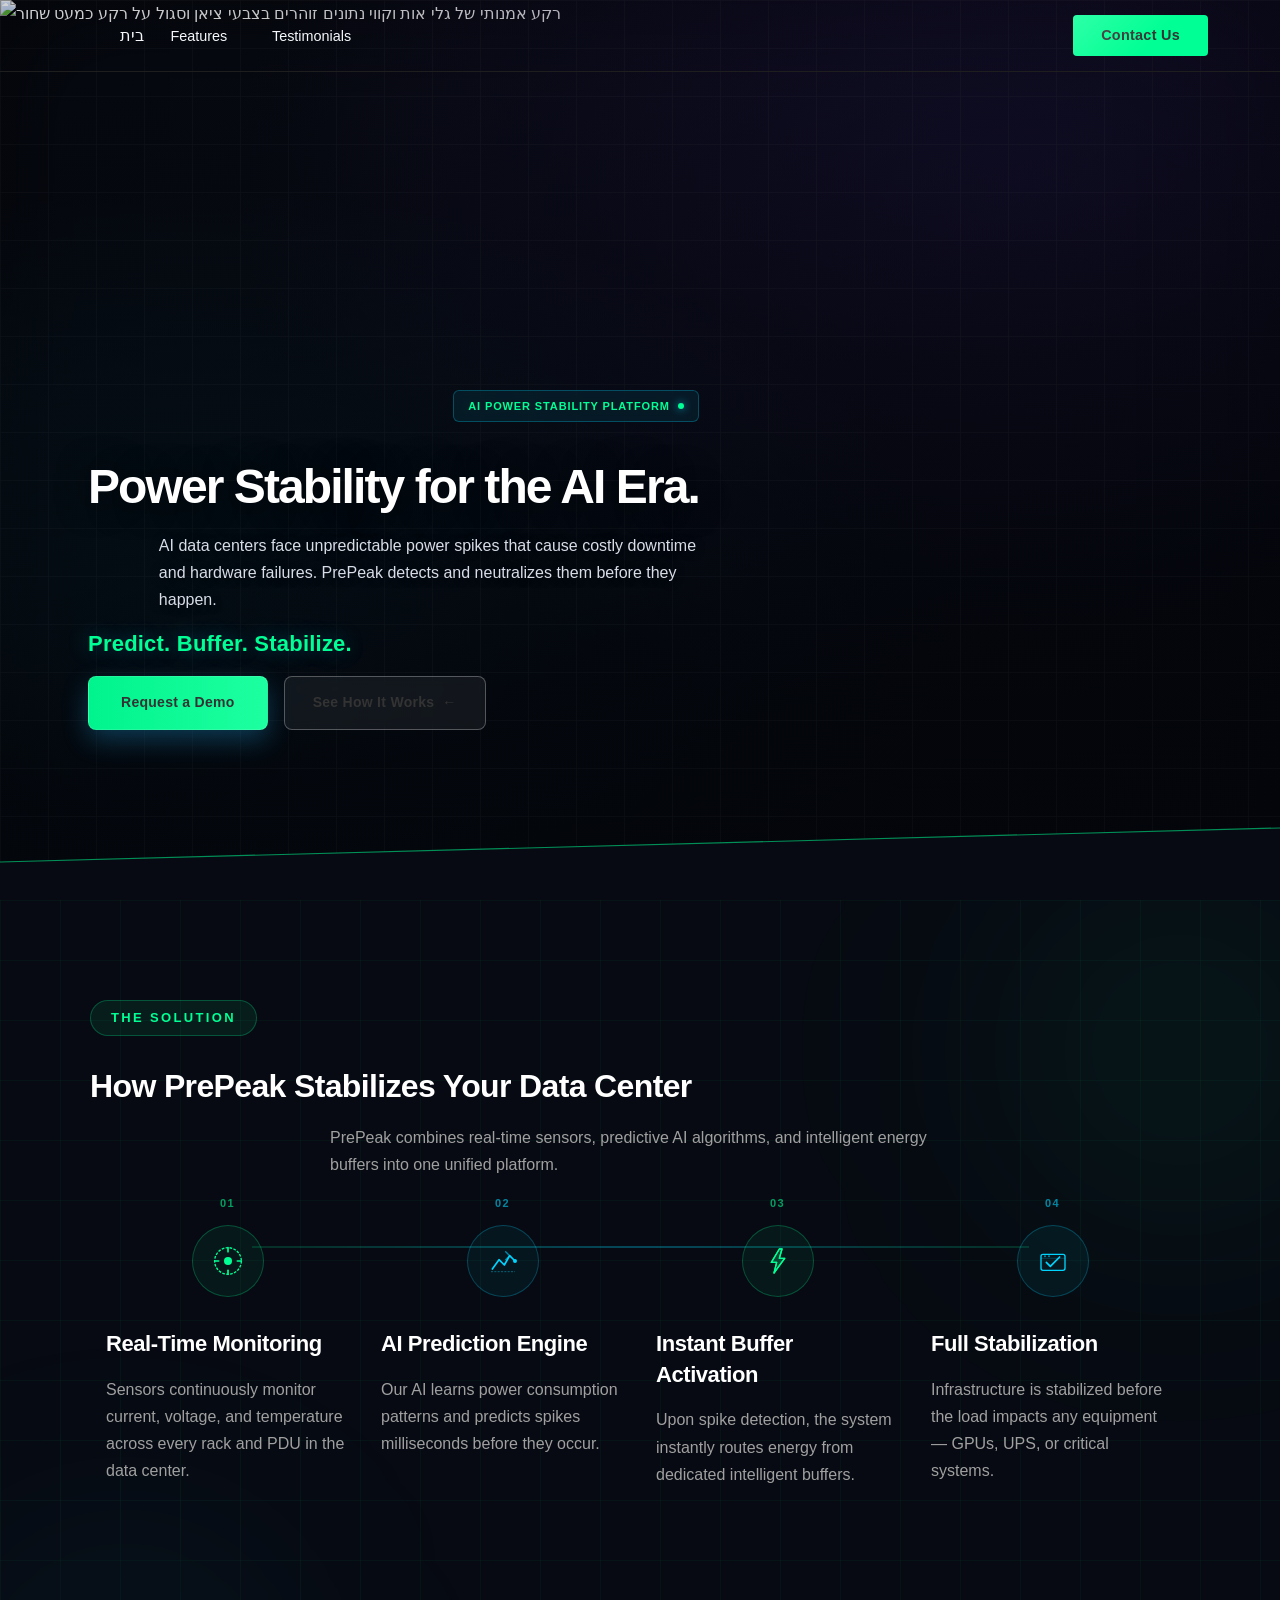
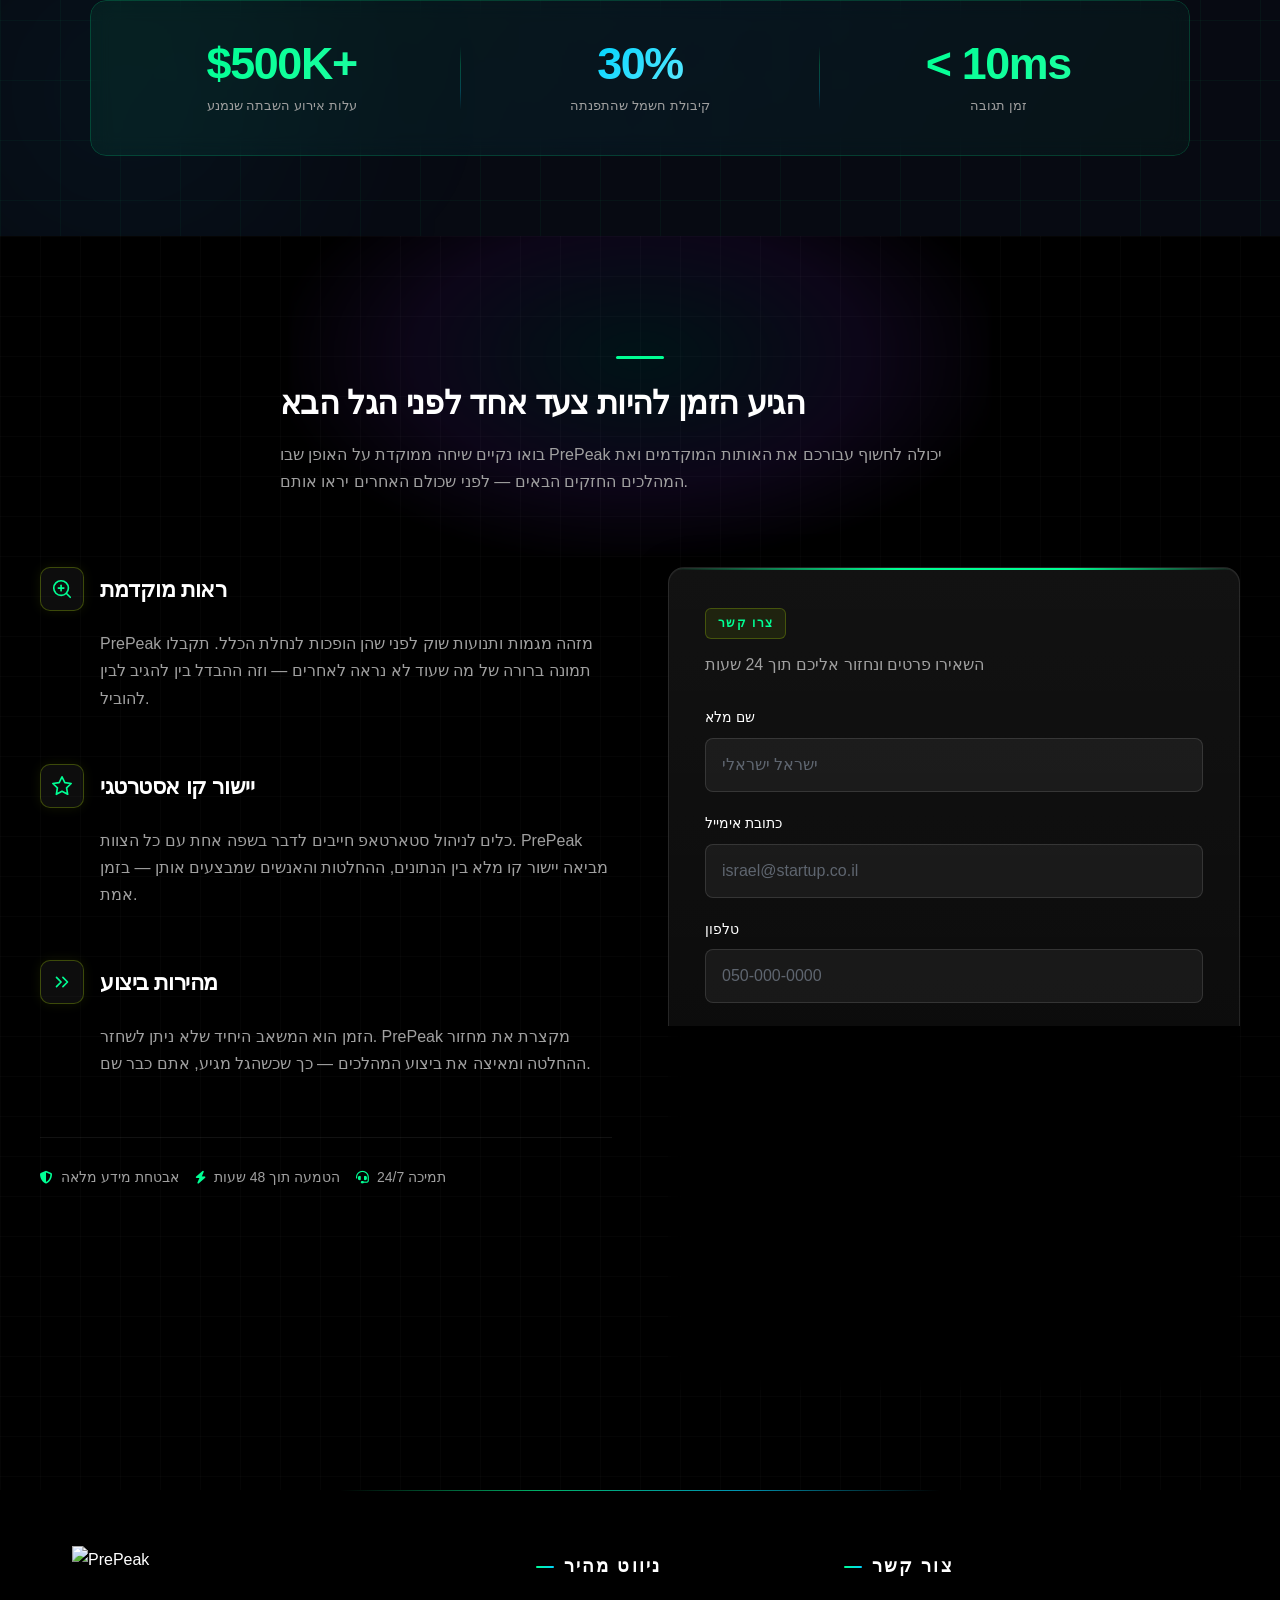
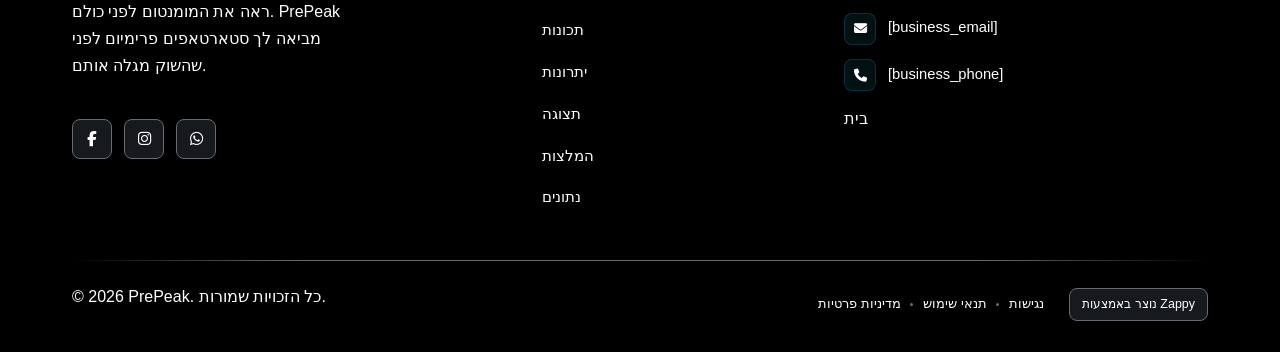
==== commit 6c7d51db: "Background sync: Progressive GitHub Sync" ====
--- a/public/index.html
+++ b/public/index.html
@@ -1 +1 @@
-<!doctype html><html dir="ltr" lang="he"><head><meta charset="UTF-8"><meta content="width=device-width,initial-scale=1" name="viewport"><meta content="index, follow" name="robots"><title>PrePeak — PrePeak</title><meta content="A modern startup seeking a landing page to showcase their product or service. The brand identity leans toward a contemporary, innovative aesthetic typical of te" name="description"><meta content="PrePeak, השקעות בסטארטאפים בשלב מוקדם, אירועי סטארטאפ בישראל, כלים לניהול סטארטאפ" name="keywords"><link href="/assets/favicon.ico" rel="icon" type="image/x-icon"><link href="/assets/favicon-16x16.png" rel="icon" type="image/png" sizes="16x16"><link href="/assets/favicon-32x32.png" rel="icon" type="image/png" sizes="32x32"><link href="/assets/favicon-48x48.png" rel="icon" type="image/png" sizes="48x48"><link href="/assets/favicon-192x192.png" rel="icon" type="image/png" sizes="192x192"><link href="/assets/favicon-512x512.png" rel="icon" type="image/png" sizes="512x512"><link href="/assets/apple-touch-icon.png" rel="apple-touch-icon"><script>!function(){"use strict";var t="e3b10b4e-b848-44c6-b433-0283335c695a",e="https://api.zappy5.com/api/analytics/track",a=18e5,n=2592e6,o=!0,i=!0,r=!0;var s=function(){var e="zappy_visitor_"+t,a=null;try{if(a=localStorage.getItem(e)){var o=JSON.parse(a),i=Date.now();if(i-o.created<n)return o.lastSeen=i,localStorage.setItem(e,JSON.stringify(o)),o.id}}catch(t){console.warn("Zappy Analytics: LocalStorage not available")}var r="zv_"+Date.now()+"_"+Math.random().toString(36).substr(2,9);try{localStorage.setItem(e,JSON.stringify({id:r,created:Date.now(),lastSeen:Date.now()}))}catch(t){}return r}(),c=function(){var e="zappy_session_"+t,n=null;try{if(n=sessionStorage.getItem(e)){var o=JSON.parse(n),i=Date.now();if(i-o.timestamp<a)return o.timestamp=i,sessionStorage.setItem(e,JSON.stringify(o)),o.id}}catch(t){console.warn("Zappy Analytics: SessionStorage not available")}var r="zs_"+Date.now()+"_"+Math.random().toString(36).substr(2,9);try{sessionStorage.setItem(e,JSON.stringify({id:r,timestamp:Date.now()}))}catch(t){}return r}();function l(a,n){n=n||{};var o={website_id:t,event_type:a,page_path:window.location.pathname,referrer:document.referrer||"direct",visitor_id:s,session_id:c,metadata:n};if(navigator.sendBeacon){var i=new Blob([JSON.stringify(o)],{type:"application/json"});navigator.sendBeacon(e,i)}else fetch(e,{method:"POST",headers:{"Content-Type":"application/json"},body:JSON.stringify(o),keepalive:!0}).catch(function(t){console.warn("Zappy Analytics: Failed to track event",t)})}o&&l("pageview",{title:document.title,url:window.location.href}),i&&document.addEventListener("click",function(t){var e=t.target;if("BUTTON"===e.tagName||e.closest("button")){var a="BUTTON"===e.tagName?e:e.closest("button");l("click",{element:"button",text:a.textContent.trim().substring(0,100),id:a.id||null,class:a.className||null})}else if("A"===e.tagName||e.closest("a")){var n="A"===e.tagName?e:e.closest("a");l("navigation",{element:"link",text:n.textContent.trim().substring(0,100),href:n.href,external:n.hostname!==window.location.hostname})}},!0),r&&document.addEventListener("submit",function(t){var e=t.target;l("form_submit",{form_id:e.id||null,form_name:e.name||null,form_action:e.action||null,form_method:e.method||"GET"})},!0);var m=Date.now();window.addEventListener("beforeunload",function(){l("page_unload",{time_on_page:Math.floor((Date.now()-m)/1e3),page_path:window.location.pathname})}),window.zappyAnalytics={track:l,getVisitorId:function(){return s},getSessionId:function(){return c}}}()</script><meta content="PrePeak — PrePeak" property="og:title"><meta content="A modern startup seeking a landing page to showcase their product or service. The brand identity leans toward a contemporary, innovative aesthetic typical of te" property="og:description"><meta content="website" property="og:type"><meta content="he_IL" property="og:locale"><meta content="summary_large_image" name="twitter:card"><meta content="PrePeak — PrePeak" name="twitter:title"><meta content="A modern startup seeking a landing page to showcase their product or service. The brand identity leans toward a contemporary, innovative aesthetic typical of te" name="twitter:description"><link href="https://cdnjs.cloudflare.com/ajax/libs/font-awesome/6.4.0/css/all.min.css" rel="stylesheet"><link href="/assets/favicon.ico" rel="icon" type="image/x-icon"><link href="/assets/favicon-16x16.png" rel="icon" type="image/png" sizes="16x16"><link href="/assets/favicon-32x32.png" rel="icon" type="image/png" sizes="32x32"><link href="/assets/favicon-48x48.png" rel="icon" type="image/png" sizes="48x48"><link href="/assets/favicon-192x192.png" rel="icon" type="image/png" sizes="192x192"><link href="/assets/favicon-512x512.png" rel="icon" type="image/png" sizes="512x512"><link href="/assets/apple-touch-icon.png" rel="apple-touch-icon"><link href="https://cdn.jsdelivr.net/npm/vanilla-cookieconsent@3/dist/cookieconsent.css" rel="stylesheet"><script src="https://cdn.jsdelivr.net/npm/vanilla-cookieconsent@3/dist/cookieconsent.umd.js"></script><script src="https://cdn.jsdelivr.net/gh/mickidum/acc_toolbar/acctoolbar/acctoolbar.min.js"></script><link href="/styles.css" rel="stylesheet"><style id="zappy-dropdown-submenu-styles">#navMenu li:has(.sub-menu),.nav-menu li:has(.sub-menu),.navbar li:has(.sub-menu),nav li:has(.sub-menu){position:relative}#navMenu .sub-menu,.nav-menu .sub-menu,.navbar .sub-menu,nav .sub-menu{display:block!important;position:absolute!important;top:100%;left:0;min-width:220px;background:#fff;border-radius:8px;box-shadow:0 8px 25px rgba(0,0,0,.15);padding:8px 0;opacity:0;visibility:hidden;transform:translateY(10px);transition:all .3s ease;z-index:1000;list-style:none;pointer-events:none}#navMenu li:hover>.sub-menu,.nav-menu li:hover>.sub-menu,.navbar li:hover>.sub-menu,nav li:hover>.sub-menu{opacity:1!important;visibility:visible!important;transform:translateY(0)!important;pointer-events:auto!important}.sub-menu li{list-style:none;margin:0;padding:0}.sub-menu a{display:block!important;padding:10px 16px!important;color:var(--text-dark,#333)!important;font-weight:500;text-decoration:none;white-space:nowrap;transition:background-color .2s}.sub-menu a:hover{background-color:#f5f5f5}[dir=rtl] .nav-menu .sub-menu,[dir=rtl] .navbar .sub-menu,[dir=rtl] nav .sub-menu,html[lang=ar] .nav-menu .sub-menu,html[lang=ar] .navbar .sub-menu,html[lang=ar] nav .sub-menu,html[lang=he] .nav-menu .sub-menu,html[lang=he] .navbar .sub-menu,html[lang=he] nav .sub-menu{left:auto!important;right:0!important}.sub-menu:empty,.sub-menu:not(:has(li)):not(:has(> a)),.sub-menu:not(:has(li:not(.zappy-hidden-menu-item))):not(:has(> a)){display:none!important;opacity:0!important;visibility:hidden!important;pointer-events:none!important}li:has(.menu-group-title):hover>.sub-menu{opacity:1!important;visibility:visible!important;transform:translateY(0)!important;pointer-events:auto!important}#navMenu>li>.menu-group-title,.nav-menu>li>.menu-group-title{display:inline-block;padding:.5rem 1rem;cursor:default;user-select:none}@media (max-width:768px){#navMenu .sub-menu,.nav-menu .sub-menu,.navbar .sub-menu,nav .sub-menu{position:static!important;transform:none!important;box-shadow:none!important;background:0 0!important;max-height:0;overflow:hidden;opacity:0;visibility:hidden;transition:max-height .3s ease,opacity .3s ease;padding:0!important;border-radius:0!important}.sub-menu.mobile-expanded{max-height:60vh!important;overflow-y:auto!important;opacity:1!important;visibility:visible!important;padding:8px 0 8px 16px!important}[dir=rtl] .sub-menu.mobile-expanded,html[lang=he] .sub-menu.mobile-expanded{padding:8px 16px 8px 0!important}#navMenu li:hover>.sub-menu,.nav-menu li:hover>.sub-menu,.navbar li:hover>.sub-menu,nav li:hover>.sub-menu{opacity:0;visibility:hidden;pointer-events:none}#navMenu li>.sub-menu.mobile-expanded,.nav-menu li>.sub-menu.mobile-expanded,.navbar li>.sub-menu.mobile-expanded,nav li>.sub-menu.mobile-expanded{opacity:1!important;visibility:visible!important;pointer-events:auto!important}#navMenu li:has(.sub-menu),.nav-menu li:has(.sub-menu),.navbar li:has(.sub-menu),nav li:has(.sub-menu){display:flex!important;flex-wrap:wrap!important;align-items:center!important;position:relative!important;min-height:44px!important}#navMenu li:has(.sub-menu)>a,.nav-menu li:has(.sub-menu)>a,.navbar li:has(.sub-menu)>a,nav li:has(.sub-menu)>a{flex:1!important;min-width:0!important}#navMenu li:has(.sub-menu)>.menu-group-title,.nav-menu li:has(.sub-menu)>.menu-group-title,.navbar li:has(.sub-menu)>.menu-group-title,nav li:has(.sub-menu)>.menu-group-title{flex:1!important;min-width:0!important;padding:0!important;line-height:inherit!important}#navMenu li:has(.sub-menu)>.sub-menu,.nav-menu li:has(.sub-menu)>.sub-menu,.navbar li:has(.sub-menu)>.sub-menu,nav li:has(.sub-menu)>.sub-menu{flex-basis:100%!important;width:100%!important}#navMenu li:has(.sub-menu)>a [class*=arrow],#navMenu li:has(.sub-menu)>a [class*=chevron],.nav-menu li:has(.sub-menu)>a .fa-angle-down,.nav-menu li:has(.sub-menu)>a .fa-chevron-down,.nav-menu li:has(.sub-menu)>a [class*=arrow],.nav-menu li:has(.sub-menu)>a [class*=chevron],nav li:has(.sub-menu)>a [class*=arrow],nav li:has(.sub-menu)>a [class*=chevron]{display:none!important;visibility:hidden!important}.mobile-submenu-toggle{display:flex!important;align-items:center!important;justify-content:center!important;width:44px!important;height:auto!important;background:0 0!important;border:none!important;cursor:pointer!important;color:var(--text-light)!important;position:static!important;flex-shrink:0!important;align-self:stretch!important;z-index:2!important;padding:0!important;margin:0!important}.mobile-submenu-toggle::after{content:''!important;width:0!important;height:0!important;border-left:6px solid transparent!important;border-right:6px solid transparent!important;border-top:7px solid currentColor!important;transition:transform .3s ease!important}.mobile-submenu-toggle.expanded::after{transform:rotate(180deg)!important}.sub-menu a{padding:10px 0!important;display:block!important;color:var(--text-light)!important}.navbar .sub-menu li a,.zappy-products-dropdown .sub-menu a,nav.navbar .sub-menu li a{color:var(--text-light)!important}}@media (min-width:769px){.mobile-submenu-toggle{display:none!important}}</style><style id="mobile-lang-menu-deployed-css">@media (max-width:768px){.lang-switcher,.nav-container .lang-switcher,.nav-cta-container .lang-switcher,.nav-ecommerce-icons .lang-switcher,.nav-icons-left .lang-switcher,.navbar .lang-switcher,.navbar .nav-cta-container .lang-switcher{display:none!important}.mobile-lang-menu{width:100%;border-top:1px solid rgba(128,128,128,.2);padding:8px 0 0 0;margin-top:8px}.mobile-lang-toggle{display:flex!important;align-items:center;justify-content:space-between;width:100%;padding:12px 16px;background:0 0;border:none;cursor:pointer;font-size:15px;color:inherit;font-family:inherit}.mobile-lang-toggle::after{content:'';display:inline-block;width:8px;height:8px;border-right:2px solid currentColor;border-bottom:2px solid currentColor;transform:rotate(45deg);transition:transform .3s ease;margin-left:8px}.mobile-lang-toggle.expanded::after{transform:rotate(-135deg)}.mobile-lang-options{max-height:0;overflow:hidden;transition:max-height .3s ease}.mobile-lang-options.expanded{max-height:300px}.mobile-lang-option{display:flex!important;align-items:center;gap:10px;padding:10px 24px;text-decoration:none;color:inherit;font-size:14px;font-family:inherit}.mobile-lang-option:hover{background:rgba(128,128,128,.1)}.mobile-lang-option.active{font-weight:600;opacity:.7;pointer-events:none}.mobile-lang-option img{width:20px;height:20px;border-radius:50%}}@media (min-width:769px){.mobile-lang-menu{display:none!important}}</style><style id="zappy-widget-visibility">#mic-access-tool-box,#mic-access-tool-general-button,#mic-init-access-tool #mic-access-tool-box,#mic-init-access-tool #mic-access-tool-general-button,#mic-init-access-tool .mic-access-tool-general-button,._access-icon,._access-menu,.mic-access-tool-box,.mic-access-tool-general-button,div[id*=mic-access-tool-box]{display:none!important;visibility:hidden!important;opacity:0!important;pointer-events:none!important}</style></head><body><nav class="navbar" dir="ltr"><button class="mobile-toggle" aria-label="Menu" id="mobileToggle"><svg viewBox="0 0 24 24" fill="none" class="hamburger-icon" height="24" width="24"><path d="M3 12h18M3 6h18M3 18h18" stroke="currentColor" stroke-width="2" stroke-linecap="round"></path></svg><svg viewBox="0 0 24 24" fill="none" class="close-icon" height="24" width="24" style="display:none"><path d="M18 6L6 18M6 6l12 12" stroke="currentColor" stroke-width="2" stroke-linecap="round"></path></svg></button><button class="phone-header-btn" aria-label="Call" data-phone="[business_phone]"><svg viewBox="0 0 24 24" fill="currentColor" height="20" width="20"><path d="M22 16.92v3a2 2 0 0 1-2.18 2 19.79 19.79 0 0 1-8.63-3.07 19.5 19.5 0 0 1-6-6 19.79 19.79 0 0 1-3.07-8.67A2 2 0 0 1 4.11 2h3a2 2 0 0 1 2 1.72 12.84 12.84 0 0 0 .7 2.81 2 2 0 0 1-.45 2.11L8.09 9.91a16 16 0 0 0 6 6l1.27-1.27a2 2 0 0 1 2.11-.45 12.84 12.84 0 0 0 2.81.7A2 2 0 0 1 22 16.92z"></path></svg></button><div class="nav-container"><div class="nav-right-group"><div class="nav-brand"><a href="/" class="logo-link">בית</a></div><ul class="nav-menu" id="navMenu"><li><a href="#features">Features</a></li><li><a href="#testimonials">Testimonials</a></li></ul></div><div class="nav-cta-container"><a href="#contact" class="nav-cta-btn">Contact Us</a></div></div></nav><script>window.addEventListener("load",function(){const e=document.querySelector(".navbar, nav, header");if(!e)return void console.log("[Navbar] Navbar element not found");let t=document.getElementById("mobileToggle")||document.querySelector(".mobile-toggle")||document.querySelector(".hamburger")||document.querySelector(".hamburger-menu")||document.querySelector(".menu-toggle")||document.querySelector(".burger-menu")||document.querySelector('[aria-label="Menu"]')||document.querySelector('[aria-label="תפריט"]');const o=document.querySelector(".phone-header-btn"),n=window.getComputedStyle(e);let r=n.backgroundColor;if(console.log("[Navbar] Initial navbar background:",r),"transparent"===r||"rgba(0, 0, 0, 0)"===r||r.startsWith("rgba")&&r.includes(", 0)")){const e=n.backgroundImage;if(e&&"none"!==e)console.log("[Navbar] Navbar has background image/gradient, using dark text"),r="rgb(240, 240, 240)";else{const e=window.getComputedStyle(document.body).backgroundColor;console.log("[Navbar] Navbar transparent, using body background:",e),r=e}}const i=r.match(/\d+/g);if(i&&i.length>=3){const e=(.299*parseInt(i[0])+.587*parseInt(i[1])+.114*parseInt(i[2]))/255;console.log("[Navbar] Mobile button colors preserved from Claude CSS (luminance:",e.toFixed(2)+")");const n=document.createElement("style");n.id="zappy-mobile-nav-fix";document.documentElement.lang;document.documentElement.dir,n.textContent='\n        /* Hide mobile buttons on desktop, show only on mobile */\n        @media (min-width: 769px) {\n          .mobile-toggle,\n          .phone-header-btn {\n            display: none !important;\n          }\n        }\n        \n        /* Show and position mobile buttons correctly on mobile */\n        @media (max-width: 768px) {\n          .mobile-toggle,\n          .phone-header-btn {\n            position: absolute !important;\n            top: 50% !important;\n            transform: translateY(-50%) !important;\n            z-index: 1001 !important;\n            display: flex !important;\n            align-items: center !important;\n            justify-content: center !important;\n            width: 36px !important;\n            height: 36px !important;\n            border-radius: 50% !important;\n            border: none !important;\n            cursor: pointer !important;\n            padding: 6px !important;\n            background: none !important;\n            color: var(--nav-text, var(--text-light)) !important;\n          }\n          \n          /* LTR positioning (default): hamburger LEFT, phone RIGHT */\n          html:not([dir="rtl"]):not([lang="he"]):not([lang="ar"]) .mobile-toggle,\n          html[dir="ltr"] .mobile-toggle {\n            left: 12px !important;\n            right: auto !important;\n          }\n          html:not([dir="rtl"]):not([lang="he"]):not([lang="ar"]) .phone-header-btn,\n          html[dir="ltr"] .phone-header-btn {\n            right: 12px !important;\n            left: auto !important;\n          }\n          \n          /* RTL positioning: hamburger RIGHT, phone LEFT */\n          html[dir="rtl"] .mobile-toggle,\n          html[lang="he"] .mobile-toggle,\n          html[lang="ar"] .mobile-toggle {\n            right: 12px !important;\n            left: auto !important;\n          }\n          html[dir="rtl"] .phone-header-btn,\n          html[lang="he"] .phone-header-btn,\n          html[lang="ar"] .phone-header-btn {\n            left: 12px !important;\n            right: auto !important;\n          }\n          \n          /* CRITICAL: Ensure nav-container has min-height on mobile */\n          /* All children are positioned absolutely/fixed on mobile, so height:auto collapses to 0 */\n          .nav-container {\n            min-height: 70px !important;\n            position: relative !important;\n          }\n          \n          /* Ensure SVG icons are properly sized and inherit color */\n          .mobile-toggle svg,\n          .phone-header-btn svg {\n            width: 24px !important;\n            height: 24px !important;\n            /* Don\'t force display - let JavaScript control hamburger/close toggle */\n          }\n          \n          /* Reset nav-cta-container on mobile - remove desktop box-shadow/padding */\n          /* that creates a visible ghost box when CTA button is hidden */\n          .nav-cta-container {\n            box-shadow: none !important;\n            padding: 0 !important;\n          }\n          \n          /* Hide nav-cta-container entirely on mobile when there\'s no lang-switcher */\n          /* (only the CTA button is inside, and it\'s hidden on mobile) */\n          .nav-cta-container:not(:has(.lang-switcher)) {\n            display: none !important;\n          }\n          \n          /* CRITICAL: Prevent hero image fade gradient from bleeding over headline text */\n          /* The .image-fade-gradient has bottom: -30px (extends below parent) */\n          /* On mobile stacked layout, this overlaps the h1 text below the image */\n          .hero-image-column {\n            overflow: hidden !important;\n          }\n          .image-fade-gradient {\n            bottom: 0 !important;\n          }\n          \n          /* Hide desktop language switcher on mobile - hamburger menu handles it */\n          /* High specificity to override stored CSS */\n          .lang-switcher,\n          .nav-cta-container .lang-switcher,\n          .nav-container .lang-switcher,\n          .navbar .lang-switcher,\n          .navbar .nav-cta-container .lang-switcher {\n            display: none !important;\n          }\n        }\n      ';const r=document.getElementById("zappy-mobile-nav-fix");r&&r.remove(),document.head.appendChild(n),console.log("[Navbar] Critical CSS injected for mobile nav positioning");const l=window.innerWidth<=768;if(t){const e=t.querySelector(".hamburger-icon"),o=t.querySelector(".close-icon");e&&(e.style.setProperty("width","24px","important"),e.style.setProperty("height","24px","important"),e.style.setProperty("display","block","important")),o&&(o.style.setProperty("width","24px","important"),o.style.setProperty("height","24px","important"),o.style.setProperty("display","none","important")),l?(t.style.setProperty("position","absolute","important"),t.style.setProperty("top","50%","important"),t.style.setProperty("transform","translateY(-50%)","important"),t.style.setProperty("z-index","1001","important"),t.style.removeProperty("left"),t.style.removeProperty("right"),console.log("[Navbar] Mobile toggle positioning applied (mobile viewport)")):(t.style.removeProperty("position"),t.style.removeProperty("top"),t.style.removeProperty("transform"),t.style.removeProperty("z-index"),t.style.removeProperty("left"),t.style.removeProperty("right"),console.log("[Navbar] Desktop viewport - cleared mobile toggle inline positioning"))}if(o){const e=o.querySelector("svg");e&&(e.style.width="24px",e.style.height="24px",e.setAttribute("width","24"),e.setAttribute("height","24")),l?(o.style.setProperty("position","absolute","important"),o.style.setProperty("top","50%","important"),o.style.setProperty("transform","translateY(-50%)","important"),o.style.setProperty("z-index","1001","important"),o.style.removeProperty("left"),o.style.removeProperty("right"),console.log("[Navbar] Phone button positioning applied (mobile viewport)")):(o.style.removeProperty("position"),o.style.removeProperty("top"),o.style.removeProperty("transform"),o.style.removeProperty("z-index"),o.style.removeProperty("left"),o.style.removeProperty("right"),console.log("[Navbar] Desktop viewport - cleared phone button inline positioning"))}}else console.log("[Navbar] Could not parse background color:",r);t=document.getElementById("mobileToggle")||document.querySelector(".mobile-toggle")||document.querySelector(".hamburger")||document.querySelector(".hamburger-menu")||document.querySelector(".menu-toggle")||document.querySelector(".burger-menu")||document.querySelector('[aria-label="Menu"]')||document.querySelector('[aria-label="תפריט"]');const l=document.getElementById("navMenu")||document.querySelector(".nav-menu")||document.querySelector(".nav-links")||document.querySelector("nav ul:not(.submenu)");if(!t||!l)return void console.log("[Navbar] Mobile toggle or menu not found:",{toggle:!!t,menu:!!l});l.id||(l.id="navMenu"),console.log("[Navbar] Initializing mobile menu...");const a=t.cloneNode(!0);t.parentNode.replaceChild(a,t),a.addEventListener("click",function(e){e.preventDefault(),e.stopPropagation();const t=this.querySelector(".hamburger-icon"),o=this.querySelector(".close-icon");l.classList.contains("active")?(l.classList.remove("active"),t&&t.style.setProperty("display","block","important"),o&&o.style.setProperty("display","none","important"),document.body.style.overflow="",console.log("[Navbar] Menu closed")):(l.classList.add("active"),t&&t.style.setProperty("display","none","important"),o&&o.style.setProperty("display","block","important"),document.body.style.overflow="hidden",console.log("[Navbar] Menu opened"))}),l.querySelectorAll("a").forEach(function(e){e.addEventListener("click",function(){if("#"===this.getAttribute("href"))return;const e=a.querySelector(".hamburger-icon"),t=a.querySelector(".close-icon");l.classList.remove("active"),e&&e.style.setProperty("display","block","important"),t&&t.style.setProperty("display","none","important"),document.body.style.overflow="",console.log("[Navbar] Menu closed (link clicked)")})});var s=l.querySelectorAll(".dropdown-toggle");s.forEach(function(e){e.addEventListener("click",function(e){e.preventDefault(),e.stopPropagation();var t=this.closest(".nav-dropdown");t&&(t.parentNode.querySelectorAll(".nav-dropdown.open").forEach(function(e){e!==t&&e.classList.remove("open")}),t.classList.toggle("open"),console.log("[Navbar] Dropdown toggled:",t.classList.contains("open")?"open":"closed"))})}),document.addEventListener("click",function(e){e.target.closest(".nav-dropdown")||document.querySelectorAll(".nav-dropdown.open").forEach(function(e){e.classList.remove("open")})}),console.log("[Navbar] Dropdown handlers initialized for "+s.length+" dropdowns"),o&&o.addEventListener("click",function(){const e=document.querySelectorAll('a[href^="tel:"]'),t=e.length>0?e[0].getAttribute("href").replace("tel:",""):"[business_phone]";window.location.href="tel:"+t,console.log("[Navbar] Phone button clicked")}),console.log("[Navbar] Mobile menu initialized successfully");const p=function(){const e=document.querySelector(".whatsapp-float");e&&(window.innerWidth>=769?(e.style.setProperty("display","none","important"),e.style.setProperty("visibility","hidden","important"),e.style.setProperty("opacity","0","important"),e.style.setProperty("pointer-events","none","important"),console.log("[WhatsApp] Button hidden on desktop")):(e.style.removeProperty("display"),e.style.removeProperty("visibility"),e.style.removeProperty("opacity"),e.style.removeProperty("pointer-events"),console.log("[WhatsApp] Button visible on mobile")))};let c;p(),window.addEventListener("resize",function(){clearTimeout(c),c=setTimeout(p,100)})})</script><main><section class="index-hero-section" data-layout-spec="בית-hero" dir="rtl" id="hero" data-hero-type="fullscreen-scrim"><div class="index-hero-bg-wrap"><img alt="רקע אמנותי של גלי אות וקווי נתונים זוהרים בצבעי ציאן וסגול על רקע כמעט שחור" class="index-hero-bg-img" src="/assets/site-index-hero-image-1.webp" data-context="Abstract dark cinematic signal-wave environment for a tech startup called PrePeak. Near-black background (#070A12) with luminous electric cyan and violet glowing chart lines, signal waves, and faint grid structures. Motion-inspired blur streaks suggesting speed and data momentum. Subtle radial glows in cyan and violet. No people, no text, no UI elements — pure abstract data visualization atmosphere." data-hero-bg="true" data-placeholder="index-hero-image-1" height="900" width="1440"></div><div class="index-hero-scrim" aria-hidden="true"></div><div class="index-hero-grid-texture" aria-hidden="true"></div><div class="index-hero-content-wrap"><div class="index-hero-content"><div class="index-hero-badge"><span class="index-hero-badge-dot" aria-hidden="true"></span><span>AI Power Stability Platform</span></div><h1 class="index-hero-h1">Stop Power Spikes Before They Destroy Your Data Center</h1><p class="index-hero-body">AI workloads ramp thousands of GPUs simultaneously — creating unpredictable millisecond-scale power spikes that cause UPS bypass failures, costly downtime, and damage to critical equipment. PrePeak's real-time sensors, predictive AI, and intelligent energy buffers stabilize your infrastructure before the load hits.</p><h3 class="index-hero-h3">Predict. Buffer. Stabilize. Before damage occurs.</h3><div class="index-hero-ctas"><a href="#contact" class="index-hero-btn-primary">Get a Demo</a><a href="#features" class="index-hero-btn-secondary">See How It Works<span aria-hidden="true">←</span></a></div></div></div><div class="index-hero-divider-wrapper"><svg viewBox="0 0 1440 90" xmlns="http://www.w3.org/2000/svg" aria-hidden="true" data-no-icon-edit="true" preserveAspectRatio="none"><path d="M0,90 L0,52 L1440,18 L1440,90 Z" fill="#070A12"></path><path d="M0,52 L1440,18" stroke="#00FF94" stroke-width="1.2" opacity="0.55" fill="#070A12"></path></svg></div></section><section class="pp-solution" aria-labelledby="pp-solution-headline"><div class="pp-solution__bg-glow pp-solution__bg-glow--cyan" aria-hidden="true"></div><div class="pp-solution__bg-glow pp-solution__bg-glow--blue" aria-hidden="true"></div><div class="pp-solution__bg-grid" aria-hidden="true"></div><div class="pp-solution__container"><header class="pp-solution__header"><span class="pp-solution__eyebrow" aria-label="תווית סעיף">The Solution</span><h2 class="pp-solution__headline" id="pp-solution-headline">How PrePeak Stabilizes Your Data Center</h2><p class="pp-solution__subtitle">PrePeak combines real-time sensors, predictive AI algorithms, and intelligent energy buffers into one unified platform.</p></header><div class="pp-solution__steps" role="list"><article class="pp-solution__step" role="listitem"><div class="pp-solution__step-number" aria-hidden="true">01</div><div class="pp-solution__step-icon-wrap" aria-hidden="true"><svg viewBox="0 0 48 48" fill="none" xmlns="http://www.w3.org/2000/svg" aria-hidden="true" class="pp-solution__step-icon"><circle cx="24" cy="24" r="20" stroke="currentColor" stroke-dasharray="4 2" stroke-width="2"></circle><circle cx="24" cy="24" r="6" fill="currentColor"></circle><line x1="24" x2="24" y1="4" y2="10" stroke="currentColor" stroke-linecap="round" stroke-width="2.5"></line><line x1="24" x2="24" y1="38" y2="44" stroke="currentColor" stroke-linecap="round" stroke-width="2.5"></line><line x1="4" x2="10" y1="24" y2="24" stroke="currentColor" stroke-linecap="round" stroke-width="2.5"></line><line x1="38" x2="44" y1="24" y2="24" stroke="currentColor" stroke-linecap="round" stroke-width="2.5"></line></svg></div><div class="pp-solution__step-content"><h3 class="pp-solution__step-title">Real-Time Monitoring</h3><p class="pp-solution__step-desc">Sensors continuously monitor current, voltage, and temperature across every rack and PDU in the data center.</p></div><div class="pp-solution__step-connector" aria-hidden="true"></div></article><article class="pp-solution__step pp-solution__step--blue" role="listitem"><div class="pp-solution__step-number" aria-hidden="true">02</div><div class="pp-solution__step-icon-wrap" aria-hidden="true"><svg viewBox="0 0 48 48" fill="none" xmlns="http://www.w3.org/2000/svg" aria-hidden="true" class="pp-solution__step-icon"><path d="M8 36 L18 22 L26 30 L34 16 L42 24" stroke="currentColor" stroke-width="2.5" stroke-linecap="round" stroke-linejoin="round"></path><circle cx="42" cy="24" r="3" fill="currentColor"></circle><path d="M6 40 H42" stroke="currentColor" stroke-width="1.5" opacity="0.4" stroke-dasharray="3 2"></path><path d="M28 10 L34 16 L28 22" stroke="currentColor" stroke-width="2" stroke-linecap="round" stroke-linejoin="round" opacity="0.6"></path></svg></div><div class="pp-solution__step-content"><h3 class="pp-solution__step-title">AI Prediction Engine</h3><p class="pp-solution__step-desc">Our AI learns power consumption patterns and predicts spikes milliseconds before they occur.</p></div><div class="pp-solution__step-connector" aria-hidden="true"></div></article><article class="pp-solution__step" role="listitem"><div class="pp-solution__step-number" aria-hidden="true">03</div><div class="pp-solution__step-icon-wrap" aria-hidden="true"><svg viewBox="0 0 48 48" fill="none" xmlns="http://www.w3.org/2000/svg" aria-hidden="true" class="pp-solution__step-icon"><path d="M26 6 L14 26 H22 L18 42 L34 20 H26 L30 6 Z" stroke="currentColor" stroke-width="2" stroke-linejoin="round" fill="currentColor" fill-opacity="0.2"></path><path d="M26 6 L14 26 H22 L18 42 L34 20 H26 L30 6 Z" stroke="currentColor" stroke-width="2" stroke-linejoin="round"></path></svg></div><div class="pp-solution__step-content"><h3 class="pp-solution__step-title">Instant Buffer Activation</h3><p class="pp-solution__step-desc">Upon spike detection, the system instantly routes energy from dedicated intelligent buffers.</p></div><div class="pp-solution__step-connector" aria-hidden="true"></div></article><article class="pp-solution__step pp-solution__step--blue" role="listitem"><div class="pp-solution__step-number" aria-hidden="true">04</div><div class="pp-solution__step-icon-wrap" aria-hidden="true"><svg viewBox="0 0 48 48" fill="none" xmlns="http://www.w3.org/2000/svg" aria-hidden="true" class="pp-solution__step-icon"><rect height="24" rx="3" stroke="currentColor" stroke-width="2" width="36" x="6" y="14"></rect><path d="M14 26 L20 32 L34 18" stroke="currentColor" stroke-width="2.5" stroke-linecap="round" stroke-linejoin="round"></path><path d="M6 20 H42" stroke="currentColor" stroke-width="1" opacity="0.3"></path><circle cx="12" cy="17" r="1.5" fill="currentColor" opacity="0.6"></circle><circle cx="18" cy="17" r="1.5" fill="currentColor" opacity="0.6"></circle></svg></div><div class="pp-solution__step-content"><h3 class="pp-solution__step-title">Full Stabilization</h3><p class="pp-solution__step-desc">Infrastructure is stabilized before the load impacts any equipment — GPUs, UPS, or critical systems.</p></div></article></div><div class="pp-solution__stats" role="region" aria-label="מדדים מרכזיים"><div class="pp-solution__stats-inner"><div class="pp-solution__stat"><span class="pp-solution__stat-value">$500K+</span><span class="pp-solution__stat-label">עלות אירוע השבתה שנמנע</span></div><div class="pp-solution__stat-divider" aria-hidden="true"></div><div class="pp-solution__stat"><span class="pp-solution__stat-value pp-solution__stat-value--blue">30%</span><span class="pp-solution__stat-label">קיבולת חשמל שהתפנתה</span></div><div class="pp-solution__stat-divider" aria-hidden="true"></div><div class="pp-solution__stat"><span class="pp-solution__stat-value">&lt; 10ms</span><span class="pp-solution__stat-label">זמן תגובה</span></div></div></div></div></section><section class="index-contact-section" data-layout-spec="בית-contact" dir="ltr" id="contact"><div class="index-contact-section__glow" aria-hidden="true"></div><div class="index-contact-section__grid-texture" aria-hidden="true"></div><div class="index-contact-section__container"><div class="index-contact-section__header"><div class="index-contact-section__accent-line" aria-hidden="true"></div><h2 class="index-contact-section__title">הגיע הזמן להיות צעד אחד לפני הגל הבא</h2><p class="index-contact-section__subtitle">בואו נקיים שיחה ממוקדת על האופן שבו PrePeak יכולה לחשוף עבורכם את האותות המוקדמים ואת המהלכים החזקים הבאים — לפני שכולם האחרים יראו אותם.</p></div><div class="index-contact-section__columns"><div class="index-contact-section__copy"><article class="index-contact-section__mini-block"><div class="index-contact-section__mini-icon" aria-hidden="true"><svg viewBox="0 0 24 24" fill="none" xmlns="http://www.w3.org/2000/svg" data-element-type="icon" data-icon-type="svg" height="22" stroke="currentColor" stroke-linecap="round" stroke-linejoin="round" stroke-width="1.8" width="22"><circle cx="11" cy="11" r="8"></circle><line x1="21" x2="16.65" y1="21" y2="16.65"></line><line x1="11" x2="11" y1="8" y2="14"></line><line x1="8" x2="14" y1="11" y2="11"></line></svg></div><div class="index-contact-section__mini-content"><h3 class="index-contact-section__mini-title">ראות מוקדמת</h3><p class="index-contact-section__mini-text">PrePeak מזהה מגמות ותנועות שוק לפני שהן הופכות לנחלת הכלל. תקבלו תמונה ברורה של מה שעוד לא נראה לאחרים — וזה ההבדל בין להגיב לבין להוביל.</p></div></article><article class="index-contact-section__mini-block"><div class="index-contact-section__mini-icon" aria-hidden="true"><svg viewBox="0 0 24 24" fill="none" xmlns="http://www.w3.org/2000/svg" data-element-type="icon" data-icon-type="svg" height="22" stroke="currentColor" stroke-linecap="round" stroke-linejoin="round" stroke-width="1.8" width="22"><polygon points="12 2 15.09 8.26 22 9.27 17 14.14 18.18 21.02 12 17.77 5.82 21.02 7 14.14 2 9.27 8.91 8.26 12 2"></polygon></svg></div><div class="index-contact-section__mini-content"><h3 class="index-contact-section__mini-title">יישור קו אסטרטגי</h3><p class="index-contact-section__mini-text">כלים לניהול סטארטאפ חייבים לדבר בשפה אחת עם כל הצוות. PrePeak מביאה יישור קו מלא בין הנתונים, ההחלטות והאנשים שמבצעים אותן — בזמן אמת.</p></div></article><article class="index-contact-section__mini-block"><div class="index-contact-section__mini-icon" aria-hidden="true"><svg viewBox="0 0 24 24" fill="none" xmlns="http://www.w3.org/2000/svg" data-element-type="icon" data-icon-type="svg" height="22" stroke="currentColor" stroke-linecap="round" stroke-linejoin="round" stroke-width="1.8" width="22"><polyline points="13 17 18 12 13 7"></polyline><polyline points="6 17 11 12 6 7"></polyline></svg></div><div class="index-contact-section__mini-content"><h3 class="index-contact-section__mini-title">מהירות ביצוע</h3><p class="index-contact-section__mini-text">הזמן הוא המשאב היחיד שלא ניתן לשחזר. PrePeak מקצרת את מחזור ההחלטה ומאיצה את ביצוע המהלכים — כך שכשהגל מגיע, אתם כבר שם.</p></div></article><div class="index-contact-section__trust-bar"><span class="index-contact-section__trust-item"><i class="fas fa-shield-alt" aria-hidden="true"></i>אבטחת מידע מלאה</span><span class="index-contact-section__trust-item"><i class="fas fa-bolt" aria-hidden="true"></i>הטמעה תוך 48 שעות</span><span class="index-contact-section__trust-item"><i class="fas fa-headset" aria-hidden="true"></i>תמיכה 24/7</span></div></div><div class="index-contact-section__form-wrapper"><div class="index-contact-section__form-card"><div class="index-contact-section__form-header"><span class="index-contact-section__form-badge">צרו קשר</span><p class="index-contact-section__form-tagline">השאירו פרטים ונחזור אליכם תוך 24 שעות</p></div><form class="contact-form index-contact-section__form" novalidate=""><div class="index-contact-section__field-group"><label class="index-contact-section__label" for="contact-name">שם מלא</label><input class="index-contact-section__input" name="name" type="text" autocomplete="name" id="contact-name" placeholder="ישראל ישראלי" required=""></div><div class="index-contact-section__field-group"><label class="index-contact-section__label" for="contact-email">כתובת אימייל</label><input class="index-contact-section__input" name="email" type="email" autocomplete="email" id="contact-email" placeholder="israel@startup.co.il" required=""></div><div class="index-contact-section__field-group"><label class="index-contact-section__label" for="contact-phone">טלפון</label><input class="index-contact-section__input" name="phone" type="tel" autocomplete="tel" id="contact-phone" placeholder="050-000-0000"></div><div class="index-contact-section__field-group"><label class="index-contact-section__label" for="contact-message">מה תרצו לדעת?</label><textarea class="index-contact-section__input index-contact-section__textarea" id="contact-message" name="message" placeholder="ספרו לנו על האתגר שלכם ואיך PrePeak יכולה לעזור..." required="" rows="4"></textarea></div><div class="privacy-consent"><label class="privacy-consent-label"><input class="privacy-consent-checkbox" name="privacy_consent" type="checkbox" required=""><span>קראתי ואני מסכים/ה ל<a href="/terms" target="_blank">תנאי השימוש</a>ול<a href="/privacy" target="_blank">מדיניות הפרטיות</a></span></label></div><button class="btn-primary index-contact-section__submit" type="submit">בקשו הדגמה אישית<i class="fas fa-arrow-left" aria-hidden="true"></i></button></form><div class="index-contact-section__alt-contact"><span>מעדיפים דואר אלקטרוני ישיר?</span><a href="mailto:[business_email]" class="index-contact-section__email-link">[business_email]</a></div></div></div></div></div></section></main><footer class="site-footer"><div class="footer-glow-top"></div><div class="footer-container"><div class="footer-top"><div class="footer-col footer-col--brand"><div class="footer-logo-wrap"><img alt="PrePeak" class="logo" src="/assets/prepeak-general-logo.webp"></div><p class="footer-brand-desc">ראה את המומנטום לפני כולם. PrePeak מביאה לך סטארטאפים פרימיום לפני שהשוק מגלה אותם.</p><div class="footer-social"><a href="[facebook_handle]" aria-label="Facebook"><i class="fab fa-facebook-f"></i></a><a href="[instagram_handle]" aria-label="Instagram"><i class="fab fa-instagram"></i></a><a href="[whatsapp_handle]" aria-label="WhatsApp"><i class="fab fa-whatsapp"></i></a></div></div><div class="footer-col footer-col--links"><h4 class="footer-heading"><span class="footer-heading-accent"></span>ניווט מהיר</h4><ul class="footer-nav"><li><a href="#features">תכונות</a></li><li><a href="#benefits">יתרונות</a></li><li><a href="#showcase">תצוגה</a></li><li><a href="#testimonials">המלצות</a></li><li><a href="#stats">נתונים</a></li></ul></div><div class="footer-col footer-col--contact"><h4 class="footer-heading"><span class="footer-heading-accent"></span>צור קשר</h4><ul class="footer-contact"><li><span class="contact-icon"><i class="fas fa-envelope"></i></span><span class="contact-text"><a href="mailto:[business_email]">[business_email]</a></span></li><li><span class="contact-icon"><i class="fas fa-phone"></i></span><span class="contact-text"><a href="tel:[business_phone]">[business_phone]</a></span></li><li><a href="/">בית</a></li></ul></div></div><div class="footer-divider"></div><div class="footer-bottom"><p class="footer-copyright">© 2026 PrePeak. כל הזכויות שמורות.</p><div class="footer-bottom-right"><nav class="footer-legal"><a href="/privacy">מדיניות פרטיות</a><span class="footer-legal-sep"></span><a href="/terms">תנאי שימוש</a><span class="footer-legal-sep"></span><a href="/accessibility">נגישות</a></nav><a href="https://zappy5.com" class="zappy-attribution" target="_blank">נוצר באמצעות Zappy</a></div></div></div></footer><a href="https://wa.me/[whatsapp_handle]" class="whatsapp-float" aria-label="WhatsApp"><i class="fab fa-whatsapp"></i></a><div data-integration="accessibility:toolbar"></div><script src="/script.js"></script><script id="zappy-mobile-submenu-script">!function(){function e(){if(window.innerWidth>768)return document.querySelectorAll(".mobile-submenu-toggle").forEach(function(e){e.remove()}),void document.querySelectorAll(".sub-menu.mobile-expanded").forEach(function(e){e.classList.remove("mobile-expanded")});document.querySelectorAll(".nav-menu li:has(.sub-menu), nav li:has(.sub-menu), .navbar li:has(.sub-menu), #navMenu li:has(.sub-menu)").forEach(function(e){if(!e.querySelector(".mobile-submenu-toggle")){var t=e.querySelector(".sub-menu"),n=e.querySelector(":scope > a");if(t&&n){var o=document.createElement("button");o.className="mobile-submenu-toggle",o.setAttribute("aria-label","Toggle submenu"),o.setAttribute("type","button"),n.insertAdjacentElement("afterend",o),o.addEventListener("click",function(e){e.preventDefault(),e.stopPropagation(),document.querySelectorAll(".sub-menu.mobile-expanded").forEach(function(e){if(e!==t){e.classList.remove("mobile-expanded");var n=e.parentElement.querySelector(".mobile-submenu-toggle");n&&n.classList.remove("expanded")}}),t.classList.toggle("mobile-expanded"),o.classList.toggle("expanded")})}}})}var t;"loading"===document.readyState?document.addEventListener("DOMContentLoaded",e):e(),window.addEventListener("resize",function(){clearTimeout(t),t=setTimeout(e,250)});var n=new MutationObserver(function(t){t.forEach(function(t){if("attributes"===t.type){var n=t.target;n.classList&&(n.classList.contains("active")||n.classList.contains("open"))&&setTimeout(e,100)}})});setTimeout(function(){document.querySelectorAll(".mobile-menu, .nav-menu, #navMenu, nav").forEach(function(e){n.observe(e,{attributes:!0,attributeFilter:["class","style"]})})},500)}()</script><script id="zappy-mobile-lang-menu-script">!function(){function e(){if(window.innerWidth>768){var e=document.querySelector(".mobile-lang-menu");e&&e.remove()}else if(!document.querySelector(".mobile-lang-menu")){var n=document.querySelector(".lang-switcher");if(n){var a=n.querySelector(".lang-switcher-dropdown");if(a){var i=a.querySelectorAll(".lang-option");if(0!==i.length){var t=document.getElementById("navMenu")||document.querySelector(".nav-menu")||document.querySelector("nav ul");if(t){var l=document.documentElement.lang||"en",s=document.createElement("div");s.className="mobile-lang-menu";var c={he:{name:"עברית",flag:"https://api.iconify.design/circle-flags/il.svg"},en:{name:"English",flag:"https://api.iconify.design/circle-flags/us.svg"},ar:{name:"العربية",flag:"https://api.iconify.design/circle-flags/sa.svg"},fr:{name:"Français",flag:"https://api.iconify.design/circle-flags/fr.svg"},es:{name:"Español",flag:"https://api.iconify.design/circle-flags/es.svg"},de:{name:"Deutsch",flag:"https://api.iconify.design/circle-flags/de.svg"},ru:{name:"Русский",flag:"https://api.iconify.design/circle-flags/ru.svg"},zh:{name:"中文",flag:"https://api.iconify.design/circle-flags/cn.svg"},ja:{name:"日本語",flag:"https://api.iconify.design/circle-flags/jp.svg"},pt:{name:"Português",flag:"https://api.iconify.design/circle-flags/br.svg"},it:{name:"Italiano",flag:"https://api.iconify.design/circle-flags/it.svg"},ko:{name:"한국어",flag:"https://api.iconify.design/circle-flags/kr.svg"}}[l]||{name:l,flag:""},r=document.createElement("button");r.className="mobile-lang-toggle",r.type="button";var g=c.flag?'<img src="'+c.flag+'" width="20" height="20" alt="" style="border-radius:50%;margin-right:8px;margin-left:8px;">':"";r.innerHTML=g+c.name,s.appendChild(r);var o=document.createElement("div");o.className="mobile-lang-options";var d=document.createElement("a");d.className="mobile-lang-option active",d.href="#",d.innerHTML=g+c.name,o.appendChild(d),i.forEach(function(e){var n=document.createElement("a");n.className="mobile-lang-option",n.href=e.getAttribute("href"),n.innerHTML=e.innerHTML,o.appendChild(n)}),s.appendChild(o),t.appendChild(s),r.addEventListener("click",function(e){e.preventDefault(),e.stopPropagation(),r.classList.toggle("expanded"),o.classList.toggle("expanded")})}}}}}}"loading"===document.readyState?document.addEventListener("DOMContentLoaded",e):e(),window.addEventListener("resize",function(){clearTimeout(window._mlrt),window._mlrt=setTimeout(e,250)})}()</script></body></html>+<!doctype html><html dir="ltr" lang="he"><head><meta charset="UTF-8"><meta content="width=device-width,initial-scale=1" name="viewport"><meta content="index, follow" name="robots"><title>PrePeak — PrePeak</title><meta content="A modern startup seeking a landing page to showcase their product or service. The brand identity leans toward a contemporary, innovative aesthetic typical of te" name="description"><meta content="PrePeak, השקעות בסטארטאפים בשלב מוקדם, אירועי סטארטאפ בישראל, כלים לניהול סטארטאפ" name="keywords"><link href="/assets/favicon.ico" rel="icon" type="image/x-icon"><link href="/assets/favicon-16x16.png" rel="icon" type="image/png" sizes="16x16"><link href="/assets/favicon-32x32.png" rel="icon" type="image/png" sizes="32x32"><link href="/assets/favicon-48x48.png" rel="icon" type="image/png" sizes="48x48"><link href="/assets/favicon-192x192.png" rel="icon" type="image/png" sizes="192x192"><link href="/assets/favicon-512x512.png" rel="icon" type="image/png" sizes="512x512"><link href="/assets/apple-touch-icon.png" rel="apple-touch-icon"><script>!function(){"use strict";var t="e3b10b4e-b848-44c6-b433-0283335c695a",e="https://api.zappy5.com/api/analytics/track",a=18e5,n=2592e6,o=!0,i=!0,r=!0;var s=function(){var e="zappy_visitor_"+t,a=null;try{if(a=localStorage.getItem(e)){var o=JSON.parse(a),i=Date.now();if(i-o.created<n)return o.lastSeen=i,localStorage.setItem(e,JSON.stringify(o)),o.id}}catch(t){console.warn("Zappy Analytics: LocalStorage not available")}var r="zv_"+Date.now()+"_"+Math.random().toString(36).substr(2,9);try{localStorage.setItem(e,JSON.stringify({id:r,created:Date.now(),lastSeen:Date.now()}))}catch(t){}return r}(),c=function(){var e="zappy_session_"+t,n=null;try{if(n=sessionStorage.getItem(e)){var o=JSON.parse(n),i=Date.now();if(i-o.timestamp<a)return o.timestamp=i,sessionStorage.setItem(e,JSON.stringify(o)),o.id}}catch(t){console.warn("Zappy Analytics: SessionStorage not available")}var r="zs_"+Date.now()+"_"+Math.random().toString(36).substr(2,9);try{sessionStorage.setItem(e,JSON.stringify({id:r,timestamp:Date.now()}))}catch(t){}return r}();function l(a,n){n=n||{};var o={website_id:t,event_type:a,page_path:window.location.pathname,referrer:document.referrer||"direct",visitor_id:s,session_id:c,metadata:n};if(navigator.sendBeacon){var i=new Blob([JSON.stringify(o)],{type:"application/json"});navigator.sendBeacon(e,i)}else fetch(e,{method:"POST",headers:{"Content-Type":"application/json"},body:JSON.stringify(o),keepalive:!0}).catch(function(t){console.warn("Zappy Analytics: Failed to track event",t)})}o&&l("pageview",{title:document.title,url:window.location.href}),i&&document.addEventListener("click",function(t){var e=t.target;if("BUTTON"===e.tagName||e.closest("button")){var a="BUTTON"===e.tagName?e:e.closest("button");l("click",{element:"button",text:a.textContent.trim().substring(0,100),id:a.id||null,class:a.className||null})}else if("A"===e.tagName||e.closest("a")){var n="A"===e.tagName?e:e.closest("a");l("navigation",{element:"link",text:n.textContent.trim().substring(0,100),href:n.href,external:n.hostname!==window.location.hostname})}},!0),r&&document.addEventListener("submit",function(t){var e=t.target;l("form_submit",{form_id:e.id||null,form_name:e.name||null,form_action:e.action||null,form_method:e.method||"GET"})},!0);var m=Date.now();window.addEventListener("beforeunload",function(){l("page_unload",{time_on_page:Math.floor((Date.now()-m)/1e3),page_path:window.location.pathname})}),window.zappyAnalytics={track:l,getVisitorId:function(){return s},getSessionId:function(){return c}}}()</script><meta content="PrePeak — PrePeak" property="og:title"><meta content="A modern startup seeking a landing page to showcase their product or service. The brand identity leans toward a contemporary, innovative aesthetic typical of te" property="og:description"><meta content="website" property="og:type"><meta content="he_IL" property="og:locale"><meta content="summary_large_image" name="twitter:card"><meta content="PrePeak — PrePeak" name="twitter:title"><meta content="A modern startup seeking a landing page to showcase their product or service. The brand identity leans toward a contemporary, innovative aesthetic typical of te" name="twitter:description"><link href="https://cdnjs.cloudflare.com/ajax/libs/font-awesome/6.4.0/css/all.min.css" rel="stylesheet"><link href="/assets/favicon.ico" rel="icon" type="image/x-icon"><link href="/assets/favicon-16x16.png" rel="icon" type="image/png" sizes="16x16"><link href="/assets/favicon-32x32.png" rel="icon" type="image/png" sizes="32x32"><link href="/assets/favicon-48x48.png" rel="icon" type="image/png" sizes="48x48"><link href="/assets/favicon-192x192.png" rel="icon" type="image/png" sizes="192x192"><link href="/assets/favicon-512x512.png" rel="icon" type="image/png" sizes="512x512"><link href="/assets/apple-touch-icon.png" rel="apple-touch-icon"><link href="https://cdn.jsdelivr.net/npm/vanilla-cookieconsent@3/dist/cookieconsent.css" rel="stylesheet"><script src="https://cdn.jsdelivr.net/npm/vanilla-cookieconsent@3/dist/cookieconsent.umd.js"></script><script src="https://cdn.jsdelivr.net/gh/mickidum/acc_toolbar/acctoolbar/acctoolbar.min.js"></script><link href="/styles.css" rel="stylesheet"><style id="zappy-dropdown-submenu-styles">#navMenu li:has(.sub-menu),.nav-menu li:has(.sub-menu),.navbar li:has(.sub-menu),nav li:has(.sub-menu){position:relative}#navMenu .sub-menu,.nav-menu .sub-menu,.navbar .sub-menu,nav .sub-menu{display:block!important;position:absolute!important;top:100%;left:0;min-width:220px;background:#fff;border-radius:8px;box-shadow:0 8px 25px rgba(0,0,0,.15);padding:8px 0;opacity:0;visibility:hidden;transform:translateY(10px);transition:all .3s ease;z-index:1000;list-style:none;pointer-events:none}#navMenu li:hover>.sub-menu,.nav-menu li:hover>.sub-menu,.navbar li:hover>.sub-menu,nav li:hover>.sub-menu{opacity:1!important;visibility:visible!important;transform:translateY(0)!important;pointer-events:auto!important}.sub-menu li{list-style:none;margin:0;padding:0}.sub-menu a{display:block!important;padding:10px 16px!important;color:var(--text-dark,#333)!important;font-weight:500;text-decoration:none;white-space:nowrap;transition:background-color .2s}.sub-menu a:hover{background-color:#f5f5f5}[dir=rtl] .nav-menu .sub-menu,[dir=rtl] .navbar .sub-menu,[dir=rtl] nav .sub-menu,html[lang=ar] .nav-menu .sub-menu,html[lang=ar] .navbar .sub-menu,html[lang=ar] nav .sub-menu,html[lang=he] .nav-menu .sub-menu,html[lang=he] .navbar .sub-menu,html[lang=he] nav .sub-menu{left:auto!important;right:0!important}.sub-menu:empty,.sub-menu:not(:has(li)):not(:has(> a)),.sub-menu:not(:has(li:not(.zappy-hidden-menu-item))):not(:has(> a)){display:none!important;opacity:0!important;visibility:hidden!important;pointer-events:none!important}li:has(.menu-group-title):hover>.sub-menu{opacity:1!important;visibility:visible!important;transform:translateY(0)!important;pointer-events:auto!important}#navMenu>li>.menu-group-title,.nav-menu>li>.menu-group-title{display:inline-block;padding:.5rem 1rem;cursor:default;user-select:none}@media (max-width:768px){#navMenu .sub-menu,.nav-menu .sub-menu,.navbar .sub-menu,nav .sub-menu{position:static!important;transform:none!important;box-shadow:none!important;background:0 0!important;max-height:0;overflow:hidden;opacity:0;visibility:hidden;transition:max-height .3s ease,opacity .3s ease;padding:0!important;border-radius:0!important}.sub-menu.mobile-expanded{max-height:60vh!important;overflow-y:auto!important;opacity:1!important;visibility:visible!important;padding:8px 0 8px 16px!important}[dir=rtl] .sub-menu.mobile-expanded,html[lang=he] .sub-menu.mobile-expanded{padding:8px 16px 8px 0!important}#navMenu li:hover>.sub-menu,.nav-menu li:hover>.sub-menu,.navbar li:hover>.sub-menu,nav li:hover>.sub-menu{opacity:0;visibility:hidden;pointer-events:none}#navMenu li>.sub-menu.mobile-expanded,.nav-menu li>.sub-menu.mobile-expanded,.navbar li>.sub-menu.mobile-expanded,nav li>.sub-menu.mobile-expanded{opacity:1!important;visibility:visible!important;pointer-events:auto!important}#navMenu li:has(.sub-menu),.nav-menu li:has(.sub-menu),.navbar li:has(.sub-menu),nav li:has(.sub-menu){display:flex!important;flex-wrap:wrap!important;align-items:center!important;position:relative!important;min-height:44px!important}#navMenu li:has(.sub-menu)>a,.nav-menu li:has(.sub-menu)>a,.navbar li:has(.sub-menu)>a,nav li:has(.sub-menu)>a{flex:1!important;min-width:0!important}#navMenu li:has(.sub-menu)>.menu-group-title,.nav-menu li:has(.sub-menu)>.menu-group-title,.navbar li:has(.sub-menu)>.menu-group-title,nav li:has(.sub-menu)>.menu-group-title{flex:1!important;min-width:0!important;padding:0!important;line-height:inherit!important}#navMenu li:has(.sub-menu)>.sub-menu,.nav-menu li:has(.sub-menu)>.sub-menu,.navbar li:has(.sub-menu)>.sub-menu,nav li:has(.sub-menu)>.sub-menu{flex-basis:100%!important;width:100%!important}#navMenu li:has(.sub-menu)>a [class*=arrow],#navMenu li:has(.sub-menu)>a [class*=chevron],.nav-menu li:has(.sub-menu)>a .fa-angle-down,.nav-menu li:has(.sub-menu)>a .fa-chevron-down,.nav-menu li:has(.sub-menu)>a [class*=arrow],.nav-menu li:has(.sub-menu)>a [class*=chevron],nav li:has(.sub-menu)>a [class*=arrow],nav li:has(.sub-menu)>a [class*=chevron]{display:none!important;visibility:hidden!important}.mobile-submenu-toggle{display:flex!important;align-items:center!important;justify-content:center!important;width:44px!important;height:auto!important;background:0 0!important;border:none!important;cursor:pointer!important;color:var(--text-light)!important;position:static!important;flex-shrink:0!important;align-self:stretch!important;z-index:2!important;padding:0!important;margin:0!important}.mobile-submenu-toggle::after{content:''!important;width:0!important;height:0!important;border-left:6px solid transparent!important;border-right:6px solid transparent!important;border-top:7px solid currentColor!important;transition:transform .3s ease!important}.mobile-submenu-toggle.expanded::after{transform:rotate(180deg)!important}.sub-menu a{padding:10px 0!important;display:block!important;color:var(--text-light)!important}.navbar .sub-menu li a,.zappy-products-dropdown .sub-menu a,nav.navbar .sub-menu li a{color:var(--text-light)!important}}@media (min-width:769px){.mobile-submenu-toggle{display:none!important}}</style><style id="mobile-lang-menu-deployed-css">@media (max-width:768px){.lang-switcher,.nav-container .lang-switcher,.nav-cta-container .lang-switcher,.nav-ecommerce-icons .lang-switcher,.nav-icons-left .lang-switcher,.navbar .lang-switcher,.navbar .nav-cta-container .lang-switcher{display:none!important}.mobile-lang-menu{width:100%;border-top:1px solid rgba(128,128,128,.2);padding:8px 0 0 0;margin-top:8px}.mobile-lang-toggle{display:flex!important;align-items:center;justify-content:space-between;width:100%;padding:12px 16px;background:0 0;border:none;cursor:pointer;font-size:15px;color:inherit;font-family:inherit}.mobile-lang-toggle::after{content:'';display:inline-block;width:8px;height:8px;border-right:2px solid currentColor;border-bottom:2px solid currentColor;transform:rotate(45deg);transition:transform .3s ease;margin-left:8px}.mobile-lang-toggle.expanded::after{transform:rotate(-135deg)}.mobile-lang-options{max-height:0;overflow:hidden;transition:max-height .3s ease}.mobile-lang-options.expanded{max-height:300px}.mobile-lang-option{display:flex!important;align-items:center;gap:10px;padding:10px 24px;text-decoration:none;color:inherit;font-size:14px;font-family:inherit}.mobile-lang-option:hover{background:rgba(128,128,128,.1)}.mobile-lang-option.active{font-weight:600;opacity:.7;pointer-events:none}.mobile-lang-option img{width:20px;height:20px;border-radius:50%}}@media (min-width:769px){.mobile-lang-menu{display:none!important}}</style><style id="zappy-widget-visibility">#mic-access-tool-box,#mic-access-tool-general-button,#mic-init-access-tool #mic-access-tool-box,#mic-init-access-tool #mic-access-tool-general-button,#mic-init-access-tool .mic-access-tool-general-button,._access-icon,._access-menu,.mic-access-tool-box,.mic-access-tool-general-button,div[id*=mic-access-tool-box]{display:none!important;visibility:hidden!important;opacity:0!important;pointer-events:none!important}</style></head><body><nav class="navbar" dir="ltr"><button class="mobile-toggle" aria-label="Menu" id="mobileToggle"><svg viewBox="0 0 24 24" fill="none" class="hamburger-icon" height="24" width="24"><path d="M3 12h18M3 6h18M3 18h18" stroke="currentColor" stroke-width="2" stroke-linecap="round"></path></svg><svg viewBox="0 0 24 24" fill="none" class="close-icon" height="24" width="24" style="display:none"><path d="M18 6L6 18M6 6l12 12" stroke="currentColor" stroke-width="2" stroke-linecap="round"></path></svg></button><button class="phone-header-btn" aria-label="Call" data-phone="[business_phone]"><svg viewBox="0 0 24 24" fill="currentColor" height="20" width="20"><path d="M22 16.92v3a2 2 0 0 1-2.18 2 19.79 19.79 0 0 1-8.63-3.07 19.5 19.5 0 0 1-6-6 19.79 19.79 0 0 1-3.07-8.67A2 2 0 0 1 4.11 2h3a2 2 0 0 1 2 1.72 12.84 12.84 0 0 0 .7 2.81 2 2 0 0 1-.45 2.11L8.09 9.91a16 16 0 0 0 6 6l1.27-1.27a2 2 0 0 1 2.11-.45 12.84 12.84 0 0 0 2.81.7A2 2 0 0 1 22 16.92z"></path></svg></button><div class="nav-container"><div class="nav-right-group"><div class="nav-brand"><a href="/" class="logo-link">בית</a></div><ul class="nav-menu" id="navMenu"><li><a href="#features">Features</a></li><li><a href="#testimonials">Testimonials</a></li></ul></div><div class="nav-cta-container"><a href="#contact" class="nav-cta-btn">Contact Us</a></div></div></nav><script>window.addEventListener("load",function(){const e=document.querySelector(".navbar, nav, header");if(!e)return void console.log("[Navbar] Navbar element not found");let t=document.getElementById("mobileToggle")||document.querySelector(".mobile-toggle")||document.querySelector(".hamburger")||document.querySelector(".hamburger-menu")||document.querySelector(".menu-toggle")||document.querySelector(".burger-menu")||document.querySelector('[aria-label="Menu"]')||document.querySelector('[aria-label="תפריט"]');const o=document.querySelector(".phone-header-btn"),n=window.getComputedStyle(e);let r=n.backgroundColor;if(console.log("[Navbar] Initial navbar background:",r),"transparent"===r||"rgba(0, 0, 0, 0)"===r||r.startsWith("rgba")&&r.includes(", 0)")){const e=n.backgroundImage;if(e&&"none"!==e)console.log("[Navbar] Navbar has background image/gradient, using dark text"),r="rgb(240, 240, 240)";else{const e=window.getComputedStyle(document.body).backgroundColor;console.log("[Navbar] Navbar transparent, using body background:",e),r=e}}const i=r.match(/\d+/g);if(i&&i.length>=3){const e=(.299*parseInt(i[0])+.587*parseInt(i[1])+.114*parseInt(i[2]))/255;console.log("[Navbar] Mobile button colors preserved from Claude CSS (luminance:",e.toFixed(2)+")");const n=document.createElement("style");n.id="zappy-mobile-nav-fix";document.documentElement.lang;document.documentElement.dir,n.textContent='\n        /* Hide mobile buttons on desktop, show only on mobile */\n        @media (min-width: 769px) {\n          .mobile-toggle,\n          .phone-header-btn {\n            display: none !important;\n          }\n        }\n        \n        /* Show and position mobile buttons correctly on mobile */\n        @media (max-width: 768px) {\n          .mobile-toggle,\n          .phone-header-btn {\n            position: absolute !important;\n            top: 50% !important;\n            transform: translateY(-50%) !important;\n            z-index: 1001 !important;\n            display: flex !important;\n            align-items: center !important;\n            justify-content: center !important;\n            width: 36px !important;\n            height: 36px !important;\n            border-radius: 50% !important;\n            border: none !important;\n            cursor: pointer !important;\n            padding: 6px !important;\n            background: none !important;\n            color: var(--nav-text, var(--text-light)) !important;\n          }\n          \n          /* LTR positioning (default): hamburger LEFT, phone RIGHT */\n          html:not([dir="rtl"]):not([lang="he"]):not([lang="ar"]) .mobile-toggle,\n          html[dir="ltr"] .mobile-toggle {\n            left: 12px !important;\n            right: auto !important;\n          }\n          html:not([dir="rtl"]):not([lang="he"]):not([lang="ar"]) .phone-header-btn,\n          html[dir="ltr"] .phone-header-btn {\n            right: 12px !important;\n            left: auto !important;\n          }\n          \n          /* RTL positioning: hamburger RIGHT, phone LEFT */\n          html[dir="rtl"] .mobile-toggle,\n          html[lang="he"] .mobile-toggle,\n          html[lang="ar"] .mobile-toggle {\n            right: 12px !important;\n            left: auto !important;\n          }\n          html[dir="rtl"] .phone-header-btn,\n          html[lang="he"] .phone-header-btn,\n          html[lang="ar"] .phone-header-btn {\n            left: 12px !important;\n            right: auto !important;\n          }\n          \n          /* CRITICAL: Ensure nav-container has min-height on mobile */\n          /* All children are positioned absolutely/fixed on mobile, so height:auto collapses to 0 */\n          .nav-container {\n            min-height: 70px !important;\n            position: relative !important;\n          }\n          \n          /* Ensure SVG icons are properly sized and inherit color */\n          .mobile-toggle svg,\n          .phone-header-btn svg {\n            width: 24px !important;\n            height: 24px !important;\n            /* Don\'t force display - let JavaScript control hamburger/close toggle */\n          }\n          \n          /* Reset nav-cta-container on mobile - remove desktop box-shadow/padding */\n          /* that creates a visible ghost box when CTA button is hidden */\n          .nav-cta-container {\n            box-shadow: none !important;\n            padding: 0 !important;\n          }\n          \n          /* Hide nav-cta-container entirely on mobile when there\'s no lang-switcher */\n          /* (only the CTA button is inside, and it\'s hidden on mobile) */\n          .nav-cta-container:not(:has(.lang-switcher)) {\n            display: none !important;\n          }\n          \n          /* CRITICAL: Prevent hero image fade gradient from bleeding over headline text */\n          /* The .image-fade-gradient has bottom: -30px (extends below parent) */\n          /* On mobile stacked layout, this overlaps the h1 text below the image */\n          .hero-image-column {\n            overflow: hidden !important;\n          }\n          .image-fade-gradient {\n            bottom: 0 !important;\n          }\n          \n          /* Hide desktop language switcher on mobile - hamburger menu handles it */\n          /* High specificity to override stored CSS */\n          .lang-switcher,\n          .nav-cta-container .lang-switcher,\n          .nav-container .lang-switcher,\n          .navbar .lang-switcher,\n          .navbar .nav-cta-container .lang-switcher {\n            display: none !important;\n          }\n        }\n      ';const r=document.getElementById("zappy-mobile-nav-fix");r&&r.remove(),document.head.appendChild(n),console.log("[Navbar] Critical CSS injected for mobile nav positioning");const l=window.innerWidth<=768;if(t){const e=t.querySelector(".hamburger-icon"),o=t.querySelector(".close-icon");e&&(e.style.setProperty("width","24px","important"),e.style.setProperty("height","24px","important"),e.style.setProperty("display","block","important")),o&&(o.style.setProperty("width","24px","important"),o.style.setProperty("height","24px","important"),o.style.setProperty("display","none","important")),l?(t.style.setProperty("position","absolute","important"),t.style.setProperty("top","50%","important"),t.style.setProperty("transform","translateY(-50%)","important"),t.style.setProperty("z-index","1001","important"),t.style.removeProperty("left"),t.style.removeProperty("right"),console.log("[Navbar] Mobile toggle positioning applied (mobile viewport)")):(t.style.removeProperty("position"),t.style.removeProperty("top"),t.style.removeProperty("transform"),t.style.removeProperty("z-index"),t.style.removeProperty("left"),t.style.removeProperty("right"),console.log("[Navbar] Desktop viewport - cleared mobile toggle inline positioning"))}if(o){const e=o.querySelector("svg");e&&(e.style.width="24px",e.style.height="24px",e.setAttribute("width","24"),e.setAttribute("height","24")),l?(o.style.setProperty("position","absolute","important"),o.style.setProperty("top","50%","important"),o.style.setProperty("transform","translateY(-50%)","important"),o.style.setProperty("z-index","1001","important"),o.style.removeProperty("left"),o.style.removeProperty("right"),console.log("[Navbar] Phone button positioning applied (mobile viewport)")):(o.style.removeProperty("position"),o.style.removeProperty("top"),o.style.removeProperty("transform"),o.style.removeProperty("z-index"),o.style.removeProperty("left"),o.style.removeProperty("right"),console.log("[Navbar] Desktop viewport - cleared phone button inline positioning"))}}else console.log("[Navbar] Could not parse background color:",r);t=document.getElementById("mobileToggle")||document.querySelector(".mobile-toggle")||document.querySelector(".hamburger")||document.querySelector(".hamburger-menu")||document.querySelector(".menu-toggle")||document.querySelector(".burger-menu")||document.querySelector('[aria-label="Menu"]')||document.querySelector('[aria-label="תפריט"]');const l=document.getElementById("navMenu")||document.querySelector(".nav-menu")||document.querySelector(".nav-links")||document.querySelector("nav ul:not(.submenu)");if(!t||!l)return void console.log("[Navbar] Mobile toggle or menu not found:",{toggle:!!t,menu:!!l});l.id||(l.id="navMenu"),console.log("[Navbar] Initializing mobile menu...");const a=t.cloneNode(!0);t.parentNode.replaceChild(a,t),a.addEventListener("click",function(e){e.preventDefault(),e.stopPropagation();const t=this.querySelector(".hamburger-icon"),o=this.querySelector(".close-icon");l.classList.contains("active")?(l.classList.remove("active"),t&&t.style.setProperty("display","block","important"),o&&o.style.setProperty("display","none","important"),document.body.style.overflow="",console.log("[Navbar] Menu closed")):(l.classList.add("active"),t&&t.style.setProperty("display","none","important"),o&&o.style.setProperty("display","block","important"),document.body.style.overflow="hidden",console.log("[Navbar] Menu opened"))}),l.querySelectorAll("a").forEach(function(e){e.addEventListener("click",function(){if("#"===this.getAttribute("href"))return;const e=a.querySelector(".hamburger-icon"),t=a.querySelector(".close-icon");l.classList.remove("active"),e&&e.style.setProperty("display","block","important"),t&&t.style.setProperty("display","none","important"),document.body.style.overflow="",console.log("[Navbar] Menu closed (link clicked)")})});var s=l.querySelectorAll(".dropdown-toggle");s.forEach(function(e){e.addEventListener("click",function(e){e.preventDefault(),e.stopPropagation();var t=this.closest(".nav-dropdown");t&&(t.parentNode.querySelectorAll(".nav-dropdown.open").forEach(function(e){e!==t&&e.classList.remove("open")}),t.classList.toggle("open"),console.log("[Navbar] Dropdown toggled:",t.classList.contains("open")?"open":"closed"))})}),document.addEventListener("click",function(e){e.target.closest(".nav-dropdown")||document.querySelectorAll(".nav-dropdown.open").forEach(function(e){e.classList.remove("open")})}),console.log("[Navbar] Dropdown handlers initialized for "+s.length+" dropdowns"),o&&o.addEventListener("click",function(){const e=document.querySelectorAll('a[href^="tel:"]'),t=e.length>0?e[0].getAttribute("href").replace("tel:",""):"[business_phone]";window.location.href="tel:"+t,console.log("[Navbar] Phone button clicked")}),console.log("[Navbar] Mobile menu initialized successfully");const p=function(){const e=document.querySelector(".whatsapp-float");e&&(window.innerWidth>=769?(e.style.setProperty("display","none","important"),e.style.setProperty("visibility","hidden","important"),e.style.setProperty("opacity","0","important"),e.style.setProperty("pointer-events","none","important"),console.log("[WhatsApp] Button hidden on desktop")):(e.style.removeProperty("display"),e.style.removeProperty("visibility"),e.style.removeProperty("opacity"),e.style.removeProperty("pointer-events"),console.log("[WhatsApp] Button visible on mobile")))};let c;p(),window.addEventListener("resize",function(){clearTimeout(c),c=setTimeout(p,100)})})</script><main><section class="index-hero-section" data-layout-spec="בית-hero" dir="rtl" id="hero" data-hero-type="fullscreen-scrim"><div class="index-hero-bg-wrap"><img alt="רקע אמנותי של גלי אות וקווי נתונים זוהרים בצבעי ציאן וסגול על רקע כמעט שחור" class="index-hero-bg-img" src="/assets/site-index-hero-image-1.webp" data-context="Abstract dark cinematic signal-wave environment for a tech startup called PrePeak. Near-black background (#070A12) with luminous electric cyan and violet glowing chart lines, signal waves, and faint grid structures. Motion-inspired blur streaks suggesting speed and data momentum. Subtle radial glows in cyan and violet. No people, no text, no UI elements — pure abstract data visualization atmosphere." data-hero-bg="true" data-placeholder="index-hero-image-1" height="900" width="1440"></div><div class="index-hero-scrim" aria-hidden="true"></div><div class="index-hero-grid-texture" aria-hidden="true"></div><div class="index-hero-content-wrap"><div class="index-hero-content"><div class="index-hero-badge"><span class="index-hero-badge-dot" aria-hidden="true"></span><span>AI Power Stability Platform</span></div><h1 class="index-hero-h1">Power Stability for the AI Era.</h1><p class="index-hero-body">AI data centers face unpredictable power spikes that cause costly downtime and hardware failures. PrePeak detects and neutralizes them before they happen.</p><h3 class="index-hero-h3">Predict. Buffer. Stabilize.</h3><div class="index-hero-ctas"><a href="#contact" class="index-hero-btn-primary">Request a Demo</a><a href="#features" class="index-hero-btn-secondary">See How It Works<span aria-hidden="true">←</span></a></div></div></div><div class="index-hero-divider-wrapper"><svg viewBox="0 0 1440 90" xmlns="http://www.w3.org/2000/svg" aria-hidden="true" data-no-icon-edit="true" preserveAspectRatio="none"><path d="M0,90 L0,52 L1440,18 L1440,90 Z" fill="#070A12"></path><path d="M0,52 L1440,18" stroke="#00FF94" stroke-width="1.2" opacity="0.55" fill="#070A12"></path></svg></div></section><section class="pp-solution" aria-labelledby="pp-solution-headline"><div class="pp-solution__bg-glow pp-solution__bg-glow--cyan" aria-hidden="true"></div><div class="pp-solution__bg-glow pp-solution__bg-glow--blue" aria-hidden="true"></div><div class="pp-solution__bg-grid" aria-hidden="true"></div><div class="pp-solution__container"><header class="pp-solution__header"><span class="pp-solution__eyebrow" aria-label="תווית סעיף">The Solution</span><h2 class="pp-solution__headline" id="pp-solution-headline">How PrePeak Stabilizes Your Data Center</h2><p class="pp-solution__subtitle">PrePeak combines real-time sensors, predictive AI algorithms, and intelligent energy buffers into one unified platform.</p></header><div class="pp-solution__steps" role="list"><article class="pp-solution__step" role="listitem"><div class="pp-solution__step-number" aria-hidden="true">01</div><div class="pp-solution__step-icon-wrap" aria-hidden="true"><svg viewBox="0 0 48 48" fill="none" xmlns="http://www.w3.org/2000/svg" aria-hidden="true" class="pp-solution__step-icon"><circle cx="24" cy="24" r="20" stroke="currentColor" stroke-dasharray="4 2" stroke-width="2"></circle><circle cx="24" cy="24" r="6" fill="currentColor"></circle><line x1="24" x2="24" y1="4" y2="10" stroke="currentColor" stroke-linecap="round" stroke-width="2.5"></line><line x1="24" x2="24" y1="38" y2="44" stroke="currentColor" stroke-linecap="round" stroke-width="2.5"></line><line x1="4" x2="10" y1="24" y2="24" stroke="currentColor" stroke-linecap="round" stroke-width="2.5"></line><line x1="38" x2="44" y1="24" y2="24" stroke="currentColor" stroke-linecap="round" stroke-width="2.5"></line></svg></div><div class="pp-solution__step-content"><h3 class="pp-solution__step-title">Real-Time Monitoring</h3><p class="pp-solution__step-desc">Sensors continuously monitor current, voltage, and temperature across every rack and PDU in the data center.</p></div><div class="pp-solution__step-connector" aria-hidden="true"></div></article><article class="pp-solution__step pp-solution__step--blue" role="listitem"><div class="pp-solution__step-number" aria-hidden="true">02</div><div class="pp-solution__step-icon-wrap" aria-hidden="true"><svg viewBox="0 0 48 48" fill="none" xmlns="http://www.w3.org/2000/svg" aria-hidden="true" class="pp-solution__step-icon"><path d="M8 36 L18 22 L26 30 L34 16 L42 24" stroke="currentColor" stroke-width="2.5" stroke-linecap="round" stroke-linejoin="round"></path><circle cx="42" cy="24" r="3" fill="currentColor"></circle><path d="M6 40 H42" stroke="currentColor" stroke-width="1.5" opacity="0.4" stroke-dasharray="3 2"></path><path d="M28 10 L34 16 L28 22" stroke="currentColor" stroke-width="2" stroke-linecap="round" stroke-linejoin="round" opacity="0.6"></path></svg></div><div class="pp-solution__step-content"><h3 class="pp-solution__step-title">AI Prediction Engine</h3><p class="pp-solution__step-desc">Our AI learns power consumption patterns and predicts spikes milliseconds before they occur.</p></div><div class="pp-solution__step-connector" aria-hidden="true"></div></article><article class="pp-solution__step" role="listitem"><div class="pp-solution__step-number" aria-hidden="true">03</div><div class="pp-solution__step-icon-wrap" aria-hidden="true"><svg viewBox="0 0 48 48" fill="none" xmlns="http://www.w3.org/2000/svg" aria-hidden="true" class="pp-solution__step-icon"><path d="M26 6 L14 26 H22 L18 42 L34 20 H26 L30 6 Z" stroke="currentColor" stroke-width="2" stroke-linejoin="round" fill="currentColor" fill-opacity="0.2"></path><path d="M26 6 L14 26 H22 L18 42 L34 20 H26 L30 6 Z" stroke="currentColor" stroke-width="2" stroke-linejoin="round"></path></svg></div><div class="pp-solution__step-content"><h3 class="pp-solution__step-title">Instant Buffer Activation</h3><p class="pp-solution__step-desc">Upon spike detection, the system instantly routes energy from dedicated intelligent buffers.</p></div><div class="pp-solution__step-connector" aria-hidden="true"></div></article><article class="pp-solution__step pp-solution__step--blue" role="listitem"><div class="pp-solution__step-number" aria-hidden="true">04</div><div class="pp-solution__step-icon-wrap" aria-hidden="true"><svg viewBox="0 0 48 48" fill="none" xmlns="http://www.w3.org/2000/svg" aria-hidden="true" class="pp-solution__step-icon"><rect height="24" rx="3" stroke="currentColor" stroke-width="2" width="36" x="6" y="14"></rect><path d="M14 26 L20 32 L34 18" stroke="currentColor" stroke-width="2.5" stroke-linecap="round" stroke-linejoin="round"></path><path d="M6 20 H42" stroke="currentColor" stroke-width="1" opacity="0.3"></path><circle cx="12" cy="17" r="1.5" fill="currentColor" opacity="0.6"></circle><circle cx="18" cy="17" r="1.5" fill="currentColor" opacity="0.6"></circle></svg></div><div class="pp-solution__step-content"><h3 class="pp-solution__step-title">Full Stabilization</h3><p class="pp-solution__step-desc">Infrastructure is stabilized before the load impacts any equipment — GPUs, UPS, or critical systems.</p></div></article></div><div class="pp-solution__stats" role="region" aria-label="מדדים מרכזיים"><div class="pp-solution__stats-inner"><div class="pp-solution__stat"><span class="pp-solution__stat-value">$500K+</span><span class="pp-solution__stat-label">עלות אירוע השבתה שנמנע</span></div><div class="pp-solution__stat-divider" aria-hidden="true"></div><div class="pp-solution__stat"><span class="pp-solution__stat-value pp-solution__stat-value--blue">30%</span><span class="pp-solution__stat-label">קיבולת חשמל שהתפנתה</span></div><div class="pp-solution__stat-divider" aria-hidden="true"></div><div class="pp-solution__stat"><span class="pp-solution__stat-value">&lt; 10ms</span><span class="pp-solution__stat-label">זמן תגובה</span></div></div></div></div></section><section class="index-contact-section" data-layout-spec="בית-contact" dir="ltr" id="contact"><div class="index-contact-section__glow" aria-hidden="true"></div><div class="index-contact-section__grid-texture" aria-hidden="true"></div><div class="index-contact-section__container"><div class="index-contact-section__header"><div class="index-contact-section__accent-line" aria-hidden="true"></div><h2 class="index-contact-section__title">הגיע הזמן להיות צעד אחד לפני הגל הבא</h2><p class="index-contact-section__subtitle">בואו נקיים שיחה ממוקדת על האופן שבו PrePeak יכולה לחשוף עבורכם את האותות המוקדמים ואת המהלכים החזקים הבאים — לפני שכולם האחרים יראו אותם.</p></div><div class="index-contact-section__columns"><div class="index-contact-section__copy"><article class="index-contact-section__mini-block"><div class="index-contact-section__mini-icon" aria-hidden="true"><svg viewBox="0 0 24 24" fill="none" xmlns="http://www.w3.org/2000/svg" data-element-type="icon" data-icon-type="svg" height="22" stroke="currentColor" stroke-linecap="round" stroke-linejoin="round" stroke-width="1.8" width="22"><circle cx="11" cy="11" r="8"></circle><line x1="21" x2="16.65" y1="21" y2="16.65"></line><line x1="11" x2="11" y1="8" y2="14"></line><line x1="8" x2="14" y1="11" y2="11"></line></svg></div><div class="index-contact-section__mini-content"><h3 class="index-contact-section__mini-title">ראות מוקדמת</h3><p class="index-contact-section__mini-text">PrePeak מזהה מגמות ותנועות שוק לפני שהן הופכות לנחלת הכלל. תקבלו תמונה ברורה של מה שעוד לא נראה לאחרים — וזה ההבדל בין להגיב לבין להוביל.</p></div></article><article class="index-contact-section__mini-block"><div class="index-contact-section__mini-icon" aria-hidden="true"><svg viewBox="0 0 24 24" fill="none" xmlns="http://www.w3.org/2000/svg" data-element-type="icon" data-icon-type="svg" height="22" stroke="currentColor" stroke-linecap="round" stroke-linejoin="round" stroke-width="1.8" width="22"><polygon points="12 2 15.09 8.26 22 9.27 17 14.14 18.18 21.02 12 17.77 5.82 21.02 7 14.14 2 9.27 8.91 8.26 12 2"></polygon></svg></div><div class="index-contact-section__mini-content"><h3 class="index-contact-section__mini-title">יישור קו אסטרטגי</h3><p class="index-contact-section__mini-text">כלים לניהול סטארטאפ חייבים לדבר בשפה אחת עם כל הצוות. PrePeak מביאה יישור קו מלא בין הנתונים, ההחלטות והאנשים שמבצעים אותן — בזמן אמת.</p></div></article><article class="index-contact-section__mini-block"><div class="index-contact-section__mini-icon" aria-hidden="true"><svg viewBox="0 0 24 24" fill="none" xmlns="http://www.w3.org/2000/svg" data-element-type="icon" data-icon-type="svg" height="22" stroke="currentColor" stroke-linecap="round" stroke-linejoin="round" stroke-width="1.8" width="22"><polyline points="13 17 18 12 13 7"></polyline><polyline points="6 17 11 12 6 7"></polyline></svg></div><div class="index-contact-section__mini-content"><h3 class="index-contact-section__mini-title">מהירות ביצוע</h3><p class="index-contact-section__mini-text">הזמן הוא המשאב היחיד שלא ניתן לשחזר. PrePeak מקצרת את מחזור ההחלטה ומאיצה את ביצוע המהלכים — כך שכשהגל מגיע, אתם כבר שם.</p></div></article><div class="index-contact-section__trust-bar"><span class="index-contact-section__trust-item"><i class="fas fa-shield-alt" aria-hidden="true"></i>אבטחת מידע מלאה</span><span class="index-contact-section__trust-item"><i class="fas fa-bolt" aria-hidden="true"></i>הטמעה תוך 48 שעות</span><span class="index-contact-section__trust-item"><i class="fas fa-headset" aria-hidden="true"></i>תמיכה 24/7</span></div></div><div class="index-contact-section__form-wrapper"><div class="index-contact-section__form-card"><div class="index-contact-section__form-header"><span class="index-contact-section__form-badge">צרו קשר</span><p class="index-contact-section__form-tagline">השאירו פרטים ונחזור אליכם תוך 24 שעות</p></div><form class="contact-form index-contact-section__form" novalidate=""><div class="index-contact-section__field-group"><label class="index-contact-section__label" for="contact-name">שם מלא</label><input class="index-contact-section__input" name="name" type="text" autocomplete="name" id="contact-name" placeholder="ישראל ישראלי" required=""></div><div class="index-contact-section__field-group"><label class="index-contact-section__label" for="contact-email">כתובת אימייל</label><input class="index-contact-section__input" name="email" type="email" autocomplete="email" id="contact-email" placeholder="israel@startup.co.il" required=""></div><div class="index-contact-section__field-group"><label class="index-contact-section__label" for="contact-phone">טלפון</label><input class="index-contact-section__input" name="phone" type="tel" autocomplete="tel" id="contact-phone" placeholder="050-000-0000"></div><div class="index-contact-section__field-group"><label class="index-contact-section__label" for="contact-message">מה תרצו לדעת?</label><textarea class="index-contact-section__input index-contact-section__textarea" id="contact-message" name="message" placeholder="ספרו לנו על האתגר שלכם ואיך PrePeak יכולה לעזור..." required="" rows="4"></textarea></div><div class="privacy-consent"><label class="privacy-consent-label"><input class="privacy-consent-checkbox" name="privacy_consent" type="checkbox" required=""><span>קראתי ואני מסכים/ה ל<a href="/terms" target="_blank">תנאי השימוש</a>ול<a href="/privacy" target="_blank">מדיניות הפרטיות</a></span></label></div><button class="btn-primary index-contact-section__submit" type="submit">בקשו הדגמה אישית<i class="fas fa-arrow-left" aria-hidden="true"></i></button></form><div class="index-contact-section__alt-contact"><span>מעדיפים דואר אלקטרוני ישיר?</span><a href="mailto:[business_email]" class="index-contact-section__email-link">[business_email]</a></div></div></div></div></div></section></main><footer class="site-footer"><div class="footer-glow-top"></div><div class="footer-container"><div class="footer-top"><div class="footer-col footer-col--brand"><div class="footer-logo-wrap"><img alt="PrePeak" class="logo" src="/assets/prepeak-general-logo.webp"></div><p class="footer-brand-desc">ראה את המומנטום לפני כולם. PrePeak מביאה לך סטארטאפים פרימיום לפני שהשוק מגלה אותם.</p><div class="footer-social"><a href="[facebook_handle]" aria-label="Facebook"><i class="fab fa-facebook-f"></i></a><a href="[instagram_handle]" aria-label="Instagram"><i class="fab fa-instagram"></i></a><a href="[whatsapp_handle]" aria-label="WhatsApp"><i class="fab fa-whatsapp"></i></a></div></div><div class="footer-col footer-col--links"><h4 class="footer-heading"><span class="footer-heading-accent"></span>ניווט מהיר</h4><ul class="footer-nav"><li><a href="#features">תכונות</a></li><li><a href="#benefits">יתרונות</a></li><li><a href="#showcase">תצוגה</a></li><li><a href="#testimonials">המלצות</a></li><li><a href="#stats">נתונים</a></li></ul></div><div class="footer-col footer-col--contact"><h4 class="footer-heading"><span class="footer-heading-accent"></span>צור קשר</h4><ul class="footer-contact"><li><span class="contact-icon"><i class="fas fa-envelope"></i></span><span class="contact-text"><a href="mailto:[business_email]">[business_email]</a></span></li><li><span class="contact-icon"><i class="fas fa-phone"></i></span><span class="contact-text"><a href="tel:[business_phone]">[business_phone]</a></span></li><li><a href="/">בית</a></li></ul></div></div><div class="footer-divider"></div><div class="footer-bottom"><p class="footer-copyright">© 2026 PrePeak. כל הזכויות שמורות.</p><div class="footer-bottom-right"><nav class="footer-legal"><a href="/privacy">מדיניות פרטיות</a><span class="footer-legal-sep"></span><a href="/terms">תנאי שימוש</a><span class="footer-legal-sep"></span><a href="/accessibility">נגישות</a></nav><a href="https://zappy5.com" class="zappy-attribution" target="_blank">נוצר באמצעות Zappy</a></div></div></div></footer><a href="https://wa.me/[whatsapp_handle]" class="whatsapp-float" aria-label="WhatsApp"><i class="fab fa-whatsapp"></i></a><div data-integration="accessibility:toolbar"></div><script src="/script.js"></script><script id="zappy-mobile-submenu-script">!function(){function e(){if(window.innerWidth>768)return document.querySelectorAll(".mobile-submenu-toggle").forEach(function(e){e.remove()}),void document.querySelectorAll(".sub-menu.mobile-expanded").forEach(function(e){e.classList.remove("mobile-expanded")});document.querySelectorAll(".nav-menu li:has(.sub-menu), nav li:has(.sub-menu), .navbar li:has(.sub-menu), #navMenu li:has(.sub-menu)").forEach(function(e){if(!e.querySelector(".mobile-submenu-toggle")){var t=e.querySelector(".sub-menu"),n=e.querySelector(":scope > a");if(t&&n){var o=document.createElement("button");o.className="mobile-submenu-toggle",o.setAttribute("aria-label","Toggle submenu"),o.setAttribute("type","button"),n.insertAdjacentElement("afterend",o),o.addEventListener("click",function(e){e.preventDefault(),e.stopPropagation(),document.querySelectorAll(".sub-menu.mobile-expanded").forEach(function(e){if(e!==t){e.classList.remove("mobile-expanded");var n=e.parentElement.querySelector(".mobile-submenu-toggle");n&&n.classList.remove("expanded")}}),t.classList.toggle("mobile-expanded"),o.classList.toggle("expanded")})}}})}var t;"loading"===document.readyState?document.addEventListener("DOMContentLoaded",e):e(),window.addEventListener("resize",function(){clearTimeout(t),t=setTimeout(e,250)});var n=new MutationObserver(function(t){t.forEach(function(t){if("attributes"===t.type){var n=t.target;n.classList&&(n.classList.contains("active")||n.classList.contains("open"))&&setTimeout(e,100)}})});setTimeout(function(){document.querySelectorAll(".mobile-menu, .nav-menu, #navMenu, nav").forEach(function(e){n.observe(e,{attributes:!0,attributeFilter:["class","style"]})})},500)}()</script><script id="zappy-mobile-lang-menu-script">!function(){function e(){if(window.innerWidth>768){var e=document.querySelector(".mobile-lang-menu");e&&e.remove()}else if(!document.querySelector(".mobile-lang-menu")){var n=document.querySelector(".lang-switcher");if(n){var a=n.querySelector(".lang-switcher-dropdown");if(a){var i=a.querySelectorAll(".lang-option");if(0!==i.length){var t=document.getElementById("navMenu")||document.querySelector(".nav-menu")||document.querySelector("nav ul");if(t){var l=document.documentElement.lang||"en",s=document.createElement("div");s.className="mobile-lang-menu";var c={he:{name:"עברית",flag:"https://api.iconify.design/circle-flags/il.svg"},en:{name:"English",flag:"https://api.iconify.design/circle-flags/us.svg"},ar:{name:"العربية",flag:"https://api.iconify.design/circle-flags/sa.svg"},fr:{name:"Français",flag:"https://api.iconify.design/circle-flags/fr.svg"},es:{name:"Español",flag:"https://api.iconify.design/circle-flags/es.svg"},de:{name:"Deutsch",flag:"https://api.iconify.design/circle-flags/de.svg"},ru:{name:"Русский",flag:"https://api.iconify.design/circle-flags/ru.svg"},zh:{name:"中文",flag:"https://api.iconify.design/circle-flags/cn.svg"},ja:{name:"日本語",flag:"https://api.iconify.design/circle-flags/jp.svg"},pt:{name:"Português",flag:"https://api.iconify.design/circle-flags/br.svg"},it:{name:"Italiano",flag:"https://api.iconify.design/circle-flags/it.svg"},ko:{name:"한국어",flag:"https://api.iconify.design/circle-flags/kr.svg"}}[l]||{name:l,flag:""},r=document.createElement("button");r.className="mobile-lang-toggle",r.type="button";var g=c.flag?'<img src="'+c.flag+'" width="20" height="20" alt="" style="border-radius:50%;margin-right:8px;margin-left:8px;">':"";r.innerHTML=g+c.name,s.appendChild(r);var o=document.createElement("div");o.className="mobile-lang-options";var d=document.createElement("a");d.className="mobile-lang-option active",d.href="#",d.innerHTML=g+c.name,o.appendChild(d),i.forEach(function(e){var n=document.createElement("a");n.className="mobile-lang-option",n.href=e.getAttribute("href"),n.innerHTML=e.innerHTML,o.appendChild(n)}),s.appendChild(o),t.appendChild(s),r.addEventListener("click",function(e){e.preventDefault(),e.stopPropagation(),r.classList.toggle("expanded"),o.classList.toggle("expanded")})}}}}}}"loading"===document.readyState?document.addEventListener("DOMContentLoaded",e):e(),window.addEventListener("resize",function(){clearTimeout(window._mlrt),window._mlrt=setTimeout(e,250)})}()</script></body></html>
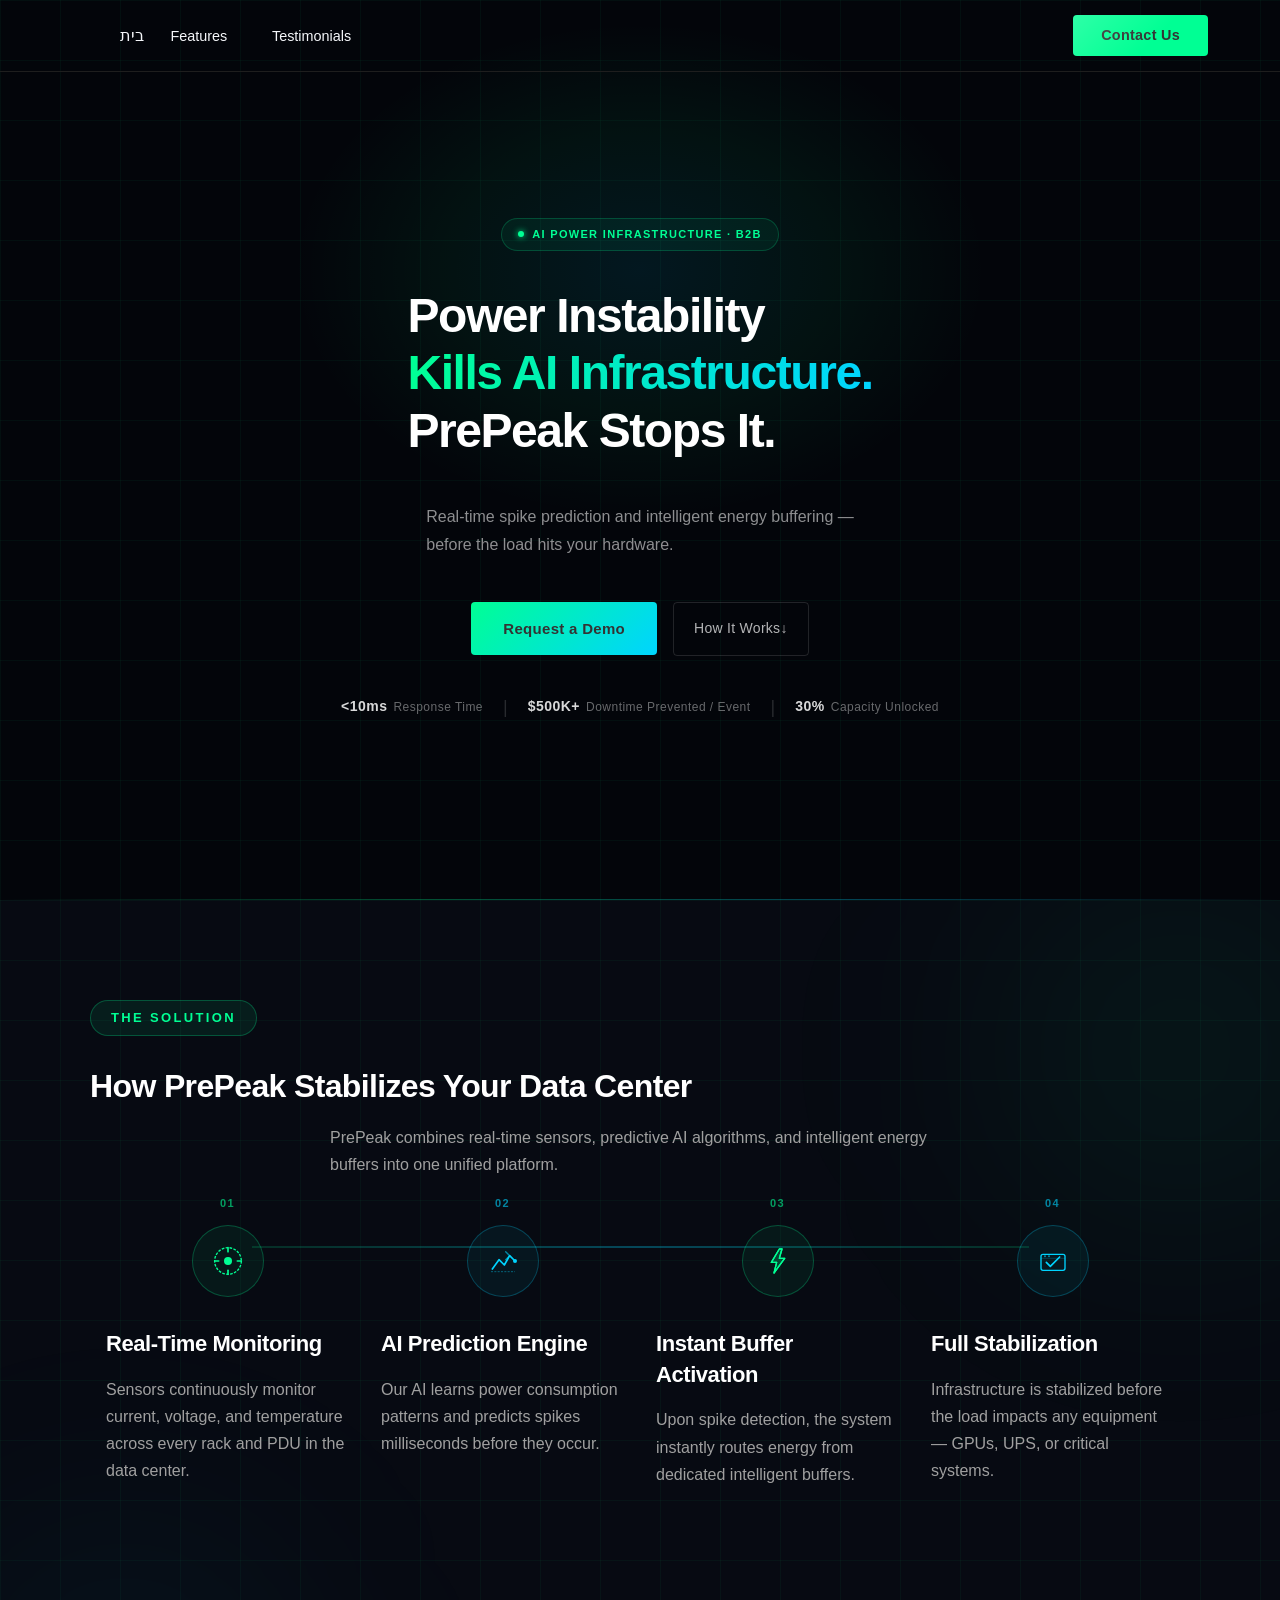
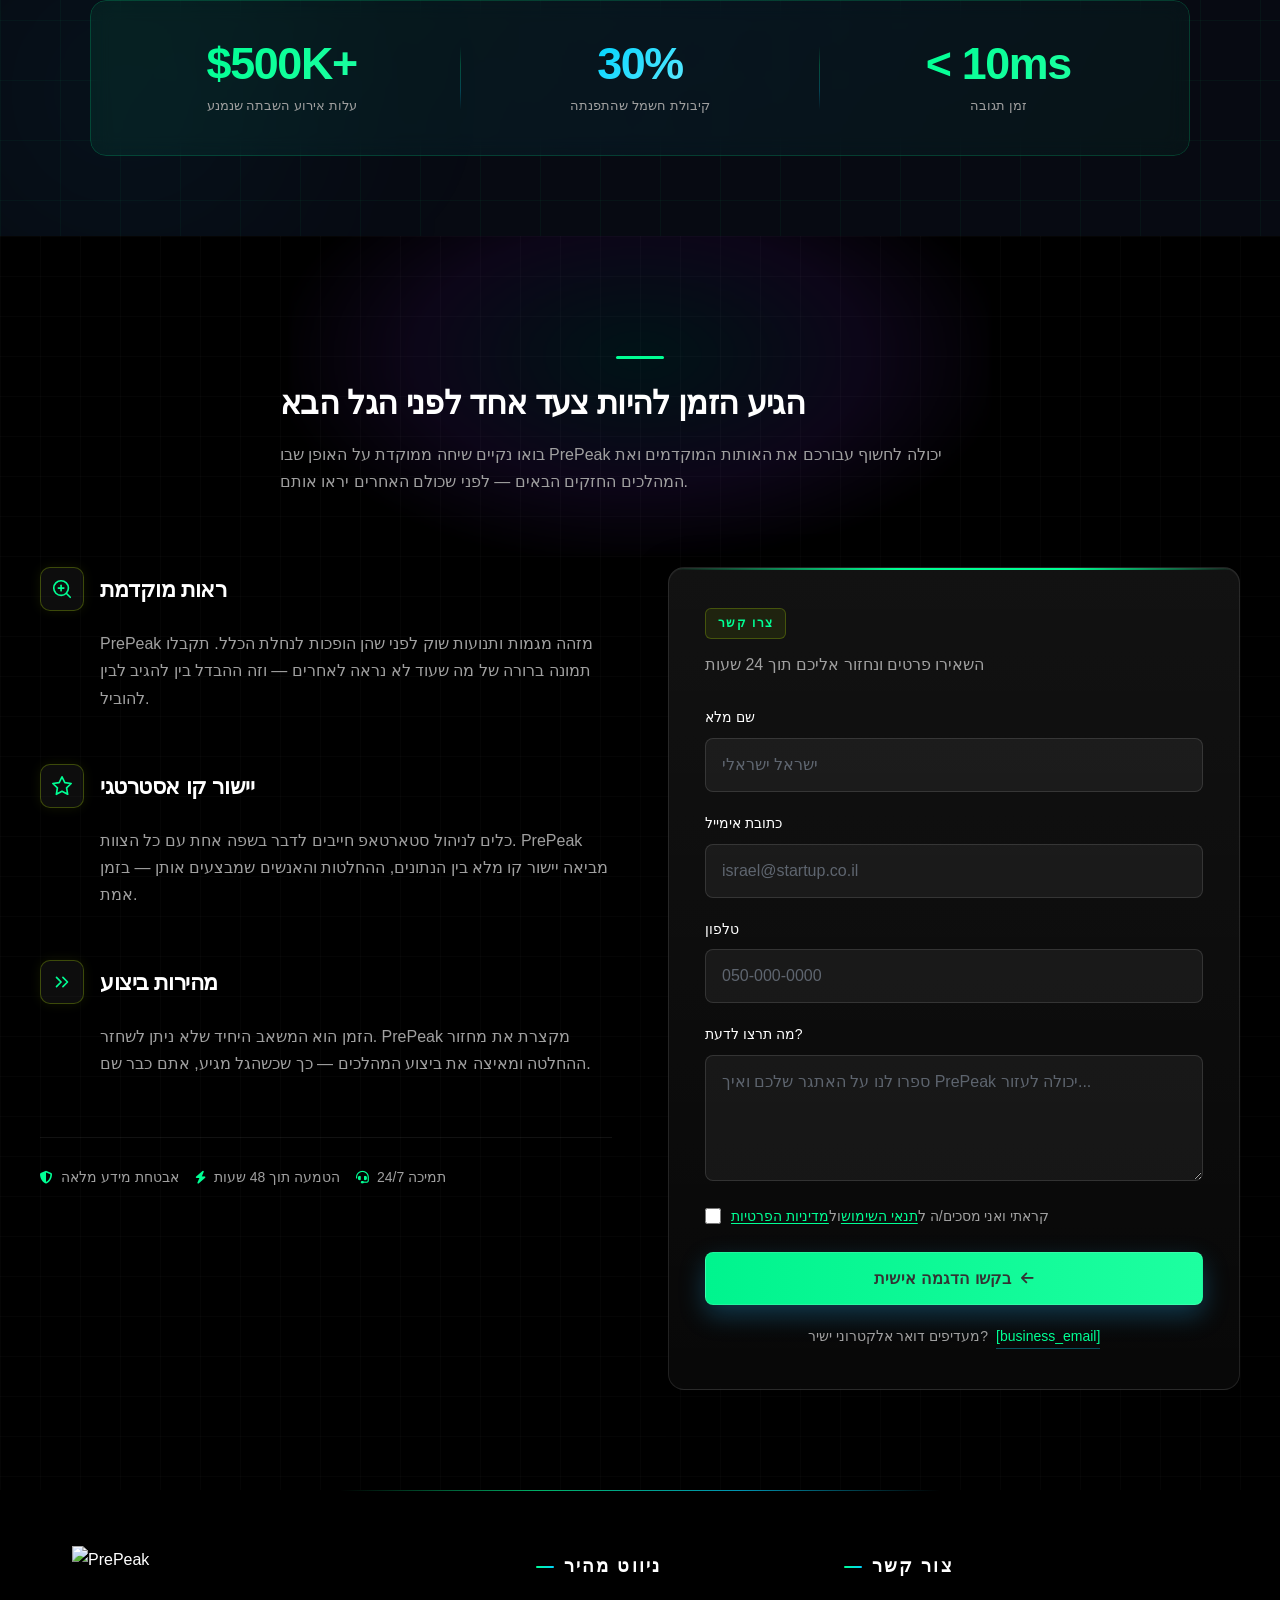
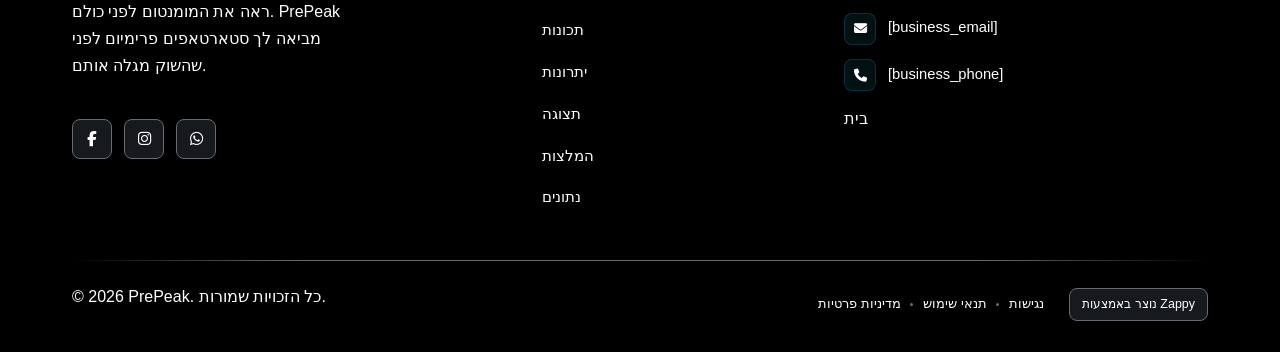
==== commit 960fc723: "Background sync: Progressive GitHub Sync" ====
--- a/public/index.html
+++ b/public/index.html
@@ -1 +1 @@
-<!doctype html><html dir="ltr" lang="he"><head><meta charset="UTF-8"><meta content="width=device-width,initial-scale=1" name="viewport"><meta content="index, follow" name="robots"><title>PrePeak — PrePeak</title><meta content="A modern startup seeking a landing page to showcase their product or service. The brand identity leans toward a contemporary, innovative aesthetic typical of te" name="description"><meta content="PrePeak, השקעות בסטארטאפים בשלב מוקדם, אירועי סטארטאפ בישראל, כלים לניהול סטארטאפ" name="keywords"><link href="/assets/favicon.ico" rel="icon" type="image/x-icon"><link href="/assets/favicon-16x16.png" rel="icon" type="image/png" sizes="16x16"><link href="/assets/favicon-32x32.png" rel="icon" type="image/png" sizes="32x32"><link href="/assets/favicon-48x48.png" rel="icon" type="image/png" sizes="48x48"><link href="/assets/favicon-192x192.png" rel="icon" type="image/png" sizes="192x192"><link href="/assets/favicon-512x512.png" rel="icon" type="image/png" sizes="512x512"><link href="/assets/apple-touch-icon.png" rel="apple-touch-icon"><script>!function(){"use strict";var t="e3b10b4e-b848-44c6-b433-0283335c695a",e="https://api.zappy5.com/api/analytics/track",a=18e5,n=2592e6,o=!0,i=!0,r=!0;var s=function(){var e="zappy_visitor_"+t,a=null;try{if(a=localStorage.getItem(e)){var o=JSON.parse(a),i=Date.now();if(i-o.created<n)return o.lastSeen=i,localStorage.setItem(e,JSON.stringify(o)),o.id}}catch(t){console.warn("Zappy Analytics: LocalStorage not available")}var r="zv_"+Date.now()+"_"+Math.random().toString(36).substr(2,9);try{localStorage.setItem(e,JSON.stringify({id:r,created:Date.now(),lastSeen:Date.now()}))}catch(t){}return r}(),c=function(){var e="zappy_session_"+t,n=null;try{if(n=sessionStorage.getItem(e)){var o=JSON.parse(n),i=Date.now();if(i-o.timestamp<a)return o.timestamp=i,sessionStorage.setItem(e,JSON.stringify(o)),o.id}}catch(t){console.warn("Zappy Analytics: SessionStorage not available")}var r="zs_"+Date.now()+"_"+Math.random().toString(36).substr(2,9);try{sessionStorage.setItem(e,JSON.stringify({id:r,timestamp:Date.now()}))}catch(t){}return r}();function l(a,n){n=n||{};var o={website_id:t,event_type:a,page_path:window.location.pathname,referrer:document.referrer||"direct",visitor_id:s,session_id:c,metadata:n};if(navigator.sendBeacon){var i=new Blob([JSON.stringify(o)],{type:"application/json"});navigator.sendBeacon(e,i)}else fetch(e,{method:"POST",headers:{"Content-Type":"application/json"},body:JSON.stringify(o),keepalive:!0}).catch(function(t){console.warn("Zappy Analytics: Failed to track event",t)})}o&&l("pageview",{title:document.title,url:window.location.href}),i&&document.addEventListener("click",function(t){var e=t.target;if("BUTTON"===e.tagName||e.closest("button")){var a="BUTTON"===e.tagName?e:e.closest("button");l("click",{element:"button",text:a.textContent.trim().substring(0,100),id:a.id||null,class:a.className||null})}else if("A"===e.tagName||e.closest("a")){var n="A"===e.tagName?e:e.closest("a");l("navigation",{element:"link",text:n.textContent.trim().substring(0,100),href:n.href,external:n.hostname!==window.location.hostname})}},!0),r&&document.addEventListener("submit",function(t){var e=t.target;l("form_submit",{form_id:e.id||null,form_name:e.name||null,form_action:e.action||null,form_method:e.method||"GET"})},!0);var m=Date.now();window.addEventListener("beforeunload",function(){l("page_unload",{time_on_page:Math.floor((Date.now()-m)/1e3),page_path:window.location.pathname})}),window.zappyAnalytics={track:l,getVisitorId:function(){return s},getSessionId:function(){return c}}}()</script><meta content="PrePeak — PrePeak" property="og:title"><meta content="A modern startup seeking a landing page to showcase their product or service. The brand identity leans toward a contemporary, innovative aesthetic typical of te" property="og:description"><meta content="website" property="og:type"><meta content="he_IL" property="og:locale"><meta content="summary_large_image" name="twitter:card"><meta content="PrePeak — PrePeak" name="twitter:title"><meta content="A modern startup seeking a landing page to showcase their product or service. The brand identity leans toward a contemporary, innovative aesthetic typical of te" name="twitter:description"><link href="https://cdnjs.cloudflare.com/ajax/libs/font-awesome/6.4.0/css/all.min.css" rel="stylesheet"><link href="/assets/favicon.ico" rel="icon" type="image/x-icon"><link href="/assets/favicon-16x16.png" rel="icon" type="image/png" sizes="16x16"><link href="/assets/favicon-32x32.png" rel="icon" type="image/png" sizes="32x32"><link href="/assets/favicon-48x48.png" rel="icon" type="image/png" sizes="48x48"><link href="/assets/favicon-192x192.png" rel="icon" type="image/png" sizes="192x192"><link href="/assets/favicon-512x512.png" rel="icon" type="image/png" sizes="512x512"><link href="/assets/apple-touch-icon.png" rel="apple-touch-icon"><link href="https://cdn.jsdelivr.net/npm/vanilla-cookieconsent@3/dist/cookieconsent.css" rel="stylesheet"><script src="https://cdn.jsdelivr.net/npm/vanilla-cookieconsent@3/dist/cookieconsent.umd.js"></script><script src="https://cdn.jsdelivr.net/gh/mickidum/acc_toolbar/acctoolbar/acctoolbar.min.js"></script><link href="/styles.css" rel="stylesheet"><style id="zappy-dropdown-submenu-styles">#navMenu li:has(.sub-menu),.nav-menu li:has(.sub-menu),.navbar li:has(.sub-menu),nav li:has(.sub-menu){position:relative}#navMenu .sub-menu,.nav-menu .sub-menu,.navbar .sub-menu,nav .sub-menu{display:block!important;position:absolute!important;top:100%;left:0;min-width:220px;background:#fff;border-radius:8px;box-shadow:0 8px 25px rgba(0,0,0,.15);padding:8px 0;opacity:0;visibility:hidden;transform:translateY(10px);transition:all .3s ease;z-index:1000;list-style:none;pointer-events:none}#navMenu li:hover>.sub-menu,.nav-menu li:hover>.sub-menu,.navbar li:hover>.sub-menu,nav li:hover>.sub-menu{opacity:1!important;visibility:visible!important;transform:translateY(0)!important;pointer-events:auto!important}.sub-menu li{list-style:none;margin:0;padding:0}.sub-menu a{display:block!important;padding:10px 16px!important;color:var(--text-dark,#333)!important;font-weight:500;text-decoration:none;white-space:nowrap;transition:background-color .2s}.sub-menu a:hover{background-color:#f5f5f5}[dir=rtl] .nav-menu .sub-menu,[dir=rtl] .navbar .sub-menu,[dir=rtl] nav .sub-menu,html[lang=ar] .nav-menu .sub-menu,html[lang=ar] .navbar .sub-menu,html[lang=ar] nav .sub-menu,html[lang=he] .nav-menu .sub-menu,html[lang=he] .navbar .sub-menu,html[lang=he] nav .sub-menu{left:auto!important;right:0!important}.sub-menu:empty,.sub-menu:not(:has(li)):not(:has(> a)),.sub-menu:not(:has(li:not(.zappy-hidden-menu-item))):not(:has(> a)){display:none!important;opacity:0!important;visibility:hidden!important;pointer-events:none!important}li:has(.menu-group-title):hover>.sub-menu{opacity:1!important;visibility:visible!important;transform:translateY(0)!important;pointer-events:auto!important}#navMenu>li>.menu-group-title,.nav-menu>li>.menu-group-title{display:inline-block;padding:.5rem 1rem;cursor:default;user-select:none}@media (max-width:768px){#navMenu .sub-menu,.nav-menu .sub-menu,.navbar .sub-menu,nav .sub-menu{position:static!important;transform:none!important;box-shadow:none!important;background:0 0!important;max-height:0;overflow:hidden;opacity:0;visibility:hidden;transition:max-height .3s ease,opacity .3s ease;padding:0!important;border-radius:0!important}.sub-menu.mobile-expanded{max-height:60vh!important;overflow-y:auto!important;opacity:1!important;visibility:visible!important;padding:8px 0 8px 16px!important}[dir=rtl] .sub-menu.mobile-expanded,html[lang=he] .sub-menu.mobile-expanded{padding:8px 16px 8px 0!important}#navMenu li:hover>.sub-menu,.nav-menu li:hover>.sub-menu,.navbar li:hover>.sub-menu,nav li:hover>.sub-menu{opacity:0;visibility:hidden;pointer-events:none}#navMenu li>.sub-menu.mobile-expanded,.nav-menu li>.sub-menu.mobile-expanded,.navbar li>.sub-menu.mobile-expanded,nav li>.sub-menu.mobile-expanded{opacity:1!important;visibility:visible!important;pointer-events:auto!important}#navMenu li:has(.sub-menu),.nav-menu li:has(.sub-menu),.navbar li:has(.sub-menu),nav li:has(.sub-menu){display:flex!important;flex-wrap:wrap!important;align-items:center!important;position:relative!important;min-height:44px!important}#navMenu li:has(.sub-menu)>a,.nav-menu li:has(.sub-menu)>a,.navbar li:has(.sub-menu)>a,nav li:has(.sub-menu)>a{flex:1!important;min-width:0!important}#navMenu li:has(.sub-menu)>.menu-group-title,.nav-menu li:has(.sub-menu)>.menu-group-title,.navbar li:has(.sub-menu)>.menu-group-title,nav li:has(.sub-menu)>.menu-group-title{flex:1!important;min-width:0!important;padding:0!important;line-height:inherit!important}#navMenu li:has(.sub-menu)>.sub-menu,.nav-menu li:has(.sub-menu)>.sub-menu,.navbar li:has(.sub-menu)>.sub-menu,nav li:has(.sub-menu)>.sub-menu{flex-basis:100%!important;width:100%!important}#navMenu li:has(.sub-menu)>a [class*=arrow],#navMenu li:has(.sub-menu)>a [class*=chevron],.nav-menu li:has(.sub-menu)>a .fa-angle-down,.nav-menu li:has(.sub-menu)>a .fa-chevron-down,.nav-menu li:has(.sub-menu)>a [class*=arrow],.nav-menu li:has(.sub-menu)>a [class*=chevron],nav li:has(.sub-menu)>a [class*=arrow],nav li:has(.sub-menu)>a [class*=chevron]{display:none!important;visibility:hidden!important}.mobile-submenu-toggle{display:flex!important;align-items:center!important;justify-content:center!important;width:44px!important;height:auto!important;background:0 0!important;border:none!important;cursor:pointer!important;color:var(--text-light)!important;position:static!important;flex-shrink:0!important;align-self:stretch!important;z-index:2!important;padding:0!important;margin:0!important}.mobile-submenu-toggle::after{content:''!important;width:0!important;height:0!important;border-left:6px solid transparent!important;border-right:6px solid transparent!important;border-top:7px solid currentColor!important;transition:transform .3s ease!important}.mobile-submenu-toggle.expanded::after{transform:rotate(180deg)!important}.sub-menu a{padding:10px 0!important;display:block!important;color:var(--text-light)!important}.navbar .sub-menu li a,.zappy-products-dropdown .sub-menu a,nav.navbar .sub-menu li a{color:var(--text-light)!important}}@media (min-width:769px){.mobile-submenu-toggle{display:none!important}}</style><style id="mobile-lang-menu-deployed-css">@media (max-width:768px){.lang-switcher,.nav-container .lang-switcher,.nav-cta-container .lang-switcher,.nav-ecommerce-icons .lang-switcher,.nav-icons-left .lang-switcher,.navbar .lang-switcher,.navbar .nav-cta-container .lang-switcher{display:none!important}.mobile-lang-menu{width:100%;border-top:1px solid rgba(128,128,128,.2);padding:8px 0 0 0;margin-top:8px}.mobile-lang-toggle{display:flex!important;align-items:center;justify-content:space-between;width:100%;padding:12px 16px;background:0 0;border:none;cursor:pointer;font-size:15px;color:inherit;font-family:inherit}.mobile-lang-toggle::after{content:'';display:inline-block;width:8px;height:8px;border-right:2px solid currentColor;border-bottom:2px solid currentColor;transform:rotate(45deg);transition:transform .3s ease;margin-left:8px}.mobile-lang-toggle.expanded::after{transform:rotate(-135deg)}.mobile-lang-options{max-height:0;overflow:hidden;transition:max-height .3s ease}.mobile-lang-options.expanded{max-height:300px}.mobile-lang-option{display:flex!important;align-items:center;gap:10px;padding:10px 24px;text-decoration:none;color:inherit;font-size:14px;font-family:inherit}.mobile-lang-option:hover{background:rgba(128,128,128,.1)}.mobile-lang-option.active{font-weight:600;opacity:.7;pointer-events:none}.mobile-lang-option img{width:20px;height:20px;border-radius:50%}}@media (min-width:769px){.mobile-lang-menu{display:none!important}}</style><style id="zappy-widget-visibility">#mic-access-tool-box,#mic-access-tool-general-button,#mic-init-access-tool #mic-access-tool-box,#mic-init-access-tool #mic-access-tool-general-button,#mic-init-access-tool .mic-access-tool-general-button,._access-icon,._access-menu,.mic-access-tool-box,.mic-access-tool-general-button,div[id*=mic-access-tool-box]{display:none!important;visibility:hidden!important;opacity:0!important;pointer-events:none!important}</style></head><body><nav class="navbar" dir="ltr"><button class="mobile-toggle" aria-label="Menu" id="mobileToggle"><svg viewBox="0 0 24 24" fill="none" class="hamburger-icon" height="24" width="24"><path d="M3 12h18M3 6h18M3 18h18" stroke="currentColor" stroke-width="2" stroke-linecap="round"></path></svg><svg viewBox="0 0 24 24" fill="none" class="close-icon" height="24" width="24" style="display:none"><path d="M18 6L6 18M6 6l12 12" stroke="currentColor" stroke-width="2" stroke-linecap="round"></path></svg></button><button class="phone-header-btn" aria-label="Call" data-phone="[business_phone]"><svg viewBox="0 0 24 24" fill="currentColor" height="20" width="20"><path d="M22 16.92v3a2 2 0 0 1-2.18 2 19.79 19.79 0 0 1-8.63-3.07 19.5 19.5 0 0 1-6-6 19.79 19.79 0 0 1-3.07-8.67A2 2 0 0 1 4.11 2h3a2 2 0 0 1 2 1.72 12.84 12.84 0 0 0 .7 2.81 2 2 0 0 1-.45 2.11L8.09 9.91a16 16 0 0 0 6 6l1.27-1.27a2 2 0 0 1 2.11-.45 12.84 12.84 0 0 0 2.81.7A2 2 0 0 1 22 16.92z"></path></svg></button><div class="nav-container"><div class="nav-right-group"><div class="nav-brand"><a href="/" class="logo-link">בית</a></div><ul class="nav-menu" id="navMenu"><li><a href="#features">Features</a></li><li><a href="#testimonials">Testimonials</a></li></ul></div><div class="nav-cta-container"><a href="#contact" class="nav-cta-btn">Contact Us</a></div></div></nav><script>window.addEventListener("load",function(){const e=document.querySelector(".navbar, nav, header");if(!e)return void console.log("[Navbar] Navbar element not found");let t=document.getElementById("mobileToggle")||document.querySelector(".mobile-toggle")||document.querySelector(".hamburger")||document.querySelector(".hamburger-menu")||document.querySelector(".menu-toggle")||document.querySelector(".burger-menu")||document.querySelector('[aria-label="Menu"]')||document.querySelector('[aria-label="תפריט"]');const o=document.querySelector(".phone-header-btn"),n=window.getComputedStyle(e);let r=n.backgroundColor;if(console.log("[Navbar] Initial navbar background:",r),"transparent"===r||"rgba(0, 0, 0, 0)"===r||r.startsWith("rgba")&&r.includes(", 0)")){const e=n.backgroundImage;if(e&&"none"!==e)console.log("[Navbar] Navbar has background image/gradient, using dark text"),r="rgb(240, 240, 240)";else{const e=window.getComputedStyle(document.body).backgroundColor;console.log("[Navbar] Navbar transparent, using body background:",e),r=e}}const i=r.match(/\d+/g);if(i&&i.length>=3){const e=(.299*parseInt(i[0])+.587*parseInt(i[1])+.114*parseInt(i[2]))/255;console.log("[Navbar] Mobile button colors preserved from Claude CSS (luminance:",e.toFixed(2)+")");const n=document.createElement("style");n.id="zappy-mobile-nav-fix";document.documentElement.lang;document.documentElement.dir,n.textContent='\n        /* Hide mobile buttons on desktop, show only on mobile */\n        @media (min-width: 769px) {\n          .mobile-toggle,\n          .phone-header-btn {\n            display: none !important;\n          }\n        }\n        \n        /* Show and position mobile buttons correctly on mobile */\n        @media (max-width: 768px) {\n          .mobile-toggle,\n          .phone-header-btn {\n            position: absolute !important;\n            top: 50% !important;\n            transform: translateY(-50%) !important;\n            z-index: 1001 !important;\n            display: flex !important;\n            align-items: center !important;\n            justify-content: center !important;\n            width: 36px !important;\n            height: 36px !important;\n            border-radius: 50% !important;\n            border: none !important;\n            cursor: pointer !important;\n            padding: 6px !important;\n            background: none !important;\n            color: var(--nav-text, var(--text-light)) !important;\n          }\n          \n          /* LTR positioning (default): hamburger LEFT, phone RIGHT */\n          html:not([dir="rtl"]):not([lang="he"]):not([lang="ar"]) .mobile-toggle,\n          html[dir="ltr"] .mobile-toggle {\n            left: 12px !important;\n            right: auto !important;\n          }\n          html:not([dir="rtl"]):not([lang="he"]):not([lang="ar"]) .phone-header-btn,\n          html[dir="ltr"] .phone-header-btn {\n            right: 12px !important;\n            left: auto !important;\n          }\n          \n          /* RTL positioning: hamburger RIGHT, phone LEFT */\n          html[dir="rtl"] .mobile-toggle,\n          html[lang="he"] .mobile-toggle,\n          html[lang="ar"] .mobile-toggle {\n            right: 12px !important;\n            left: auto !important;\n          }\n          html[dir="rtl"] .phone-header-btn,\n          html[lang="he"] .phone-header-btn,\n          html[lang="ar"] .phone-header-btn {\n            left: 12px !important;\n            right: auto !important;\n          }\n          \n          /* CRITICAL: Ensure nav-container has min-height on mobile */\n          /* All children are positioned absolutely/fixed on mobile, so height:auto collapses to 0 */\n          .nav-container {\n            min-height: 70px !important;\n            position: relative !important;\n          }\n          \n          /* Ensure SVG icons are properly sized and inherit color */\n          .mobile-toggle svg,\n          .phone-header-btn svg {\n            width: 24px !important;\n            height: 24px !important;\n            /* Don\'t force display - let JavaScript control hamburger/close toggle */\n          }\n          \n          /* Reset nav-cta-container on mobile - remove desktop box-shadow/padding */\n          /* that creates a visible ghost box when CTA button is hidden */\n          .nav-cta-container {\n            box-shadow: none !important;\n            padding: 0 !important;\n          }\n          \n          /* Hide nav-cta-container entirely on mobile when there\'s no lang-switcher */\n          /* (only the CTA button is inside, and it\'s hidden on mobile) */\n          .nav-cta-container:not(:has(.lang-switcher)) {\n            display: none !important;\n          }\n          \n          /* CRITICAL: Prevent hero image fade gradient from bleeding over headline text */\n          /* The .image-fade-gradient has bottom: -30px (extends below parent) */\n          /* On mobile stacked layout, this overlaps the h1 text below the image */\n          .hero-image-column {\n            overflow: hidden !important;\n          }\n          .image-fade-gradient {\n            bottom: 0 !important;\n          }\n          \n          /* Hide desktop language switcher on mobile - hamburger menu handles it */\n          /* High specificity to override stored CSS */\n          .lang-switcher,\n          .nav-cta-container .lang-switcher,\n          .nav-container .lang-switcher,\n          .navbar .lang-switcher,\n          .navbar .nav-cta-container .lang-switcher {\n            display: none !important;\n          }\n        }\n      ';const r=document.getElementById("zappy-mobile-nav-fix");r&&r.remove(),document.head.appendChild(n),console.log("[Navbar] Critical CSS injected for mobile nav positioning");const l=window.innerWidth<=768;if(t){const e=t.querySelector(".hamburger-icon"),o=t.querySelector(".close-icon");e&&(e.style.setProperty("width","24px","important"),e.style.setProperty("height","24px","important"),e.style.setProperty("display","block","important")),o&&(o.style.setProperty("width","24px","important"),o.style.setProperty("height","24px","important"),o.style.setProperty("display","none","important")),l?(t.style.setProperty("position","absolute","important"),t.style.setProperty("top","50%","important"),t.style.setProperty("transform","translateY(-50%)","important"),t.style.setProperty("z-index","1001","important"),t.style.removeProperty("left"),t.style.removeProperty("right"),console.log("[Navbar] Mobile toggle positioning applied (mobile viewport)")):(t.style.removeProperty("position"),t.style.removeProperty("top"),t.style.removeProperty("transform"),t.style.removeProperty("z-index"),t.style.removeProperty("left"),t.style.removeProperty("right"),console.log("[Navbar] Desktop viewport - cleared mobile toggle inline positioning"))}if(o){const e=o.querySelector("svg");e&&(e.style.width="24px",e.style.height="24px",e.setAttribute("width","24"),e.setAttribute("height","24")),l?(o.style.setProperty("position","absolute","important"),o.style.setProperty("top","50%","important"),o.style.setProperty("transform","translateY(-50%)","important"),o.style.setProperty("z-index","1001","important"),o.style.removeProperty("left"),o.style.removeProperty("right"),console.log("[Navbar] Phone button positioning applied (mobile viewport)")):(o.style.removeProperty("position"),o.style.removeProperty("top"),o.style.removeProperty("transform"),o.style.removeProperty("z-index"),o.style.removeProperty("left"),o.style.removeProperty("right"),console.log("[Navbar] Desktop viewport - cleared phone button inline positioning"))}}else console.log("[Navbar] Could not parse background color:",r);t=document.getElementById("mobileToggle")||document.querySelector(".mobile-toggle")||document.querySelector(".hamburger")||document.querySelector(".hamburger-menu")||document.querySelector(".menu-toggle")||document.querySelector(".burger-menu")||document.querySelector('[aria-label="Menu"]')||document.querySelector('[aria-label="תפריט"]');const l=document.getElementById("navMenu")||document.querySelector(".nav-menu")||document.querySelector(".nav-links")||document.querySelector("nav ul:not(.submenu)");if(!t||!l)return void console.log("[Navbar] Mobile toggle or menu not found:",{toggle:!!t,menu:!!l});l.id||(l.id="navMenu"),console.log("[Navbar] Initializing mobile menu...");const a=t.cloneNode(!0);t.parentNode.replaceChild(a,t),a.addEventListener("click",function(e){e.preventDefault(),e.stopPropagation();const t=this.querySelector(".hamburger-icon"),o=this.querySelector(".close-icon");l.classList.contains("active")?(l.classList.remove("active"),t&&t.style.setProperty("display","block","important"),o&&o.style.setProperty("display","none","important"),document.body.style.overflow="",console.log("[Navbar] Menu closed")):(l.classList.add("active"),t&&t.style.setProperty("display","none","important"),o&&o.style.setProperty("display","block","important"),document.body.style.overflow="hidden",console.log("[Navbar] Menu opened"))}),l.querySelectorAll("a").forEach(function(e){e.addEventListener("click",function(){if("#"===this.getAttribute("href"))return;const e=a.querySelector(".hamburger-icon"),t=a.querySelector(".close-icon");l.classList.remove("active"),e&&e.style.setProperty("display","block","important"),t&&t.style.setProperty("display","none","important"),document.body.style.overflow="",console.log("[Navbar] Menu closed (link clicked)")})});var s=l.querySelectorAll(".dropdown-toggle");s.forEach(function(e){e.addEventListener("click",function(e){e.preventDefault(),e.stopPropagation();var t=this.closest(".nav-dropdown");t&&(t.parentNode.querySelectorAll(".nav-dropdown.open").forEach(function(e){e!==t&&e.classList.remove("open")}),t.classList.toggle("open"),console.log("[Navbar] Dropdown toggled:",t.classList.contains("open")?"open":"closed"))})}),document.addEventListener("click",function(e){e.target.closest(".nav-dropdown")||document.querySelectorAll(".nav-dropdown.open").forEach(function(e){e.classList.remove("open")})}),console.log("[Navbar] Dropdown handlers initialized for "+s.length+" dropdowns"),o&&o.addEventListener("click",function(){const e=document.querySelectorAll('a[href^="tel:"]'),t=e.length>0?e[0].getAttribute("href").replace("tel:",""):"[business_phone]";window.location.href="tel:"+t,console.log("[Navbar] Phone button clicked")}),console.log("[Navbar] Mobile menu initialized successfully");const p=function(){const e=document.querySelector(".whatsapp-float");e&&(window.innerWidth>=769?(e.style.setProperty("display","none","important"),e.style.setProperty("visibility","hidden","important"),e.style.setProperty("opacity","0","important"),e.style.setProperty("pointer-events","none","important"),console.log("[WhatsApp] Button hidden on desktop")):(e.style.removeProperty("display"),e.style.removeProperty("visibility"),e.style.removeProperty("opacity"),e.style.removeProperty("pointer-events"),console.log("[WhatsApp] Button visible on mobile")))};let c;p(),window.addEventListener("resize",function(){clearTimeout(c),c=setTimeout(p,100)})})</script><main><section class="index-hero-section" data-layout-spec="בית-hero" dir="rtl" id="hero" data-hero-type="fullscreen-scrim"><div class="index-hero-bg-wrap"><img alt="רקע אמנותי של גלי אות וקווי נתונים זוהרים בצבעי ציאן וסגול על רקע כמעט שחור" class="index-hero-bg-img" src="/assets/site-index-hero-image-1.webp" data-context="Abstract dark cinematic signal-wave environment for a tech startup called PrePeak. Near-black background (#070A12) with luminous electric cyan and violet glowing chart lines, signal waves, and faint grid structures. Motion-inspired blur streaks suggesting speed and data momentum. Subtle radial glows in cyan and violet. No people, no text, no UI elements — pure abstract data visualization atmosphere." data-hero-bg="true" data-placeholder="index-hero-image-1" height="900" width="1440"></div><div class="index-hero-scrim" aria-hidden="true"></div><div class="index-hero-grid-texture" aria-hidden="true"></div><div class="index-hero-content-wrap"><div class="index-hero-content"><div class="index-hero-badge"><span class="index-hero-badge-dot" aria-hidden="true"></span><span>AI Power Stability Platform</span></div><h1 class="index-hero-h1">Power Stability for the AI Era.</h1><p class="index-hero-body">AI data centers face unpredictable power spikes that cause costly downtime and hardware failures. PrePeak detects and neutralizes them before they happen.</p><h3 class="index-hero-h3">Predict. Buffer. Stabilize.</h3><div class="index-hero-ctas"><a href="#contact" class="index-hero-btn-primary">Request a Demo</a><a href="#features" class="index-hero-btn-secondary">See How It Works<span aria-hidden="true">←</span></a></div></div></div><div class="index-hero-divider-wrapper"><svg viewBox="0 0 1440 90" xmlns="http://www.w3.org/2000/svg" aria-hidden="true" data-no-icon-edit="true" preserveAspectRatio="none"><path d="M0,90 L0,52 L1440,18 L1440,90 Z" fill="#070A12"></path><path d="M0,52 L1440,18" stroke="#00FF94" stroke-width="1.2" opacity="0.55" fill="#070A12"></path></svg></div></section><section class="pp-solution" aria-labelledby="pp-solution-headline"><div class="pp-solution__bg-glow pp-solution__bg-glow--cyan" aria-hidden="true"></div><div class="pp-solution__bg-glow pp-solution__bg-glow--blue" aria-hidden="true"></div><div class="pp-solution__bg-grid" aria-hidden="true"></div><div class="pp-solution__container"><header class="pp-solution__header"><span class="pp-solution__eyebrow" aria-label="תווית סעיף">The Solution</span><h2 class="pp-solution__headline" id="pp-solution-headline">How PrePeak Stabilizes Your Data Center</h2><p class="pp-solution__subtitle">PrePeak combines real-time sensors, predictive AI algorithms, and intelligent energy buffers into one unified platform.</p></header><div class="pp-solution__steps" role="list"><article class="pp-solution__step" role="listitem"><div class="pp-solution__step-number" aria-hidden="true">01</div><div class="pp-solution__step-icon-wrap" aria-hidden="true"><svg viewBox="0 0 48 48" fill="none" xmlns="http://www.w3.org/2000/svg" aria-hidden="true" class="pp-solution__step-icon"><circle cx="24" cy="24" r="20" stroke="currentColor" stroke-dasharray="4 2" stroke-width="2"></circle><circle cx="24" cy="24" r="6" fill="currentColor"></circle><line x1="24" x2="24" y1="4" y2="10" stroke="currentColor" stroke-linecap="round" stroke-width="2.5"></line><line x1="24" x2="24" y1="38" y2="44" stroke="currentColor" stroke-linecap="round" stroke-width="2.5"></line><line x1="4" x2="10" y1="24" y2="24" stroke="currentColor" stroke-linecap="round" stroke-width="2.5"></line><line x1="38" x2="44" y1="24" y2="24" stroke="currentColor" stroke-linecap="round" stroke-width="2.5"></line></svg></div><div class="pp-solution__step-content"><h3 class="pp-solution__step-title">Real-Time Monitoring</h3><p class="pp-solution__step-desc">Sensors continuously monitor current, voltage, and temperature across every rack and PDU in the data center.</p></div><div class="pp-solution__step-connector" aria-hidden="true"></div></article><article class="pp-solution__step pp-solution__step--blue" role="listitem"><div class="pp-solution__step-number" aria-hidden="true">02</div><div class="pp-solution__step-icon-wrap" aria-hidden="true"><svg viewBox="0 0 48 48" fill="none" xmlns="http://www.w3.org/2000/svg" aria-hidden="true" class="pp-solution__step-icon"><path d="M8 36 L18 22 L26 30 L34 16 L42 24" stroke="currentColor" stroke-width="2.5" stroke-linecap="round" stroke-linejoin="round"></path><circle cx="42" cy="24" r="3" fill="currentColor"></circle><path d="M6 40 H42" stroke="currentColor" stroke-width="1.5" opacity="0.4" stroke-dasharray="3 2"></path><path d="M28 10 L34 16 L28 22" stroke="currentColor" stroke-width="2" stroke-linecap="round" stroke-linejoin="round" opacity="0.6"></path></svg></div><div class="pp-solution__step-content"><h3 class="pp-solution__step-title">AI Prediction Engine</h3><p class="pp-solution__step-desc">Our AI learns power consumption patterns and predicts spikes milliseconds before they occur.</p></div><div class="pp-solution__step-connector" aria-hidden="true"></div></article><article class="pp-solution__step" role="listitem"><div class="pp-solution__step-number" aria-hidden="true">03</div><div class="pp-solution__step-icon-wrap" aria-hidden="true"><svg viewBox="0 0 48 48" fill="none" xmlns="http://www.w3.org/2000/svg" aria-hidden="true" class="pp-solution__step-icon"><path d="M26 6 L14 26 H22 L18 42 L34 20 H26 L30 6 Z" stroke="currentColor" stroke-width="2" stroke-linejoin="round" fill="currentColor" fill-opacity="0.2"></path><path d="M26 6 L14 26 H22 L18 42 L34 20 H26 L30 6 Z" stroke="currentColor" stroke-width="2" stroke-linejoin="round"></path></svg></div><div class="pp-solution__step-content"><h3 class="pp-solution__step-title">Instant Buffer Activation</h3><p class="pp-solution__step-desc">Upon spike detection, the system instantly routes energy from dedicated intelligent buffers.</p></div><div class="pp-solution__step-connector" aria-hidden="true"></div></article><article class="pp-solution__step pp-solution__step--blue" role="listitem"><div class="pp-solution__step-number" aria-hidden="true">04</div><div class="pp-solution__step-icon-wrap" aria-hidden="true"><svg viewBox="0 0 48 48" fill="none" xmlns="http://www.w3.org/2000/svg" aria-hidden="true" class="pp-solution__step-icon"><rect height="24" rx="3" stroke="currentColor" stroke-width="2" width="36" x="6" y="14"></rect><path d="M14 26 L20 32 L34 18" stroke="currentColor" stroke-width="2.5" stroke-linecap="round" stroke-linejoin="round"></path><path d="M6 20 H42" stroke="currentColor" stroke-width="1" opacity="0.3"></path><circle cx="12" cy="17" r="1.5" fill="currentColor" opacity="0.6"></circle><circle cx="18" cy="17" r="1.5" fill="currentColor" opacity="0.6"></circle></svg></div><div class="pp-solution__step-content"><h3 class="pp-solution__step-title">Full Stabilization</h3><p class="pp-solution__step-desc">Infrastructure is stabilized before the load impacts any equipment — GPUs, UPS, or critical systems.</p></div></article></div><div class="pp-solution__stats" role="region" aria-label="מדדים מרכזיים"><div class="pp-solution__stats-inner"><div class="pp-solution__stat"><span class="pp-solution__stat-value">$500K+</span><span class="pp-solution__stat-label">עלות אירוע השבתה שנמנע</span></div><div class="pp-solution__stat-divider" aria-hidden="true"></div><div class="pp-solution__stat"><span class="pp-solution__stat-value pp-solution__stat-value--blue">30%</span><span class="pp-solution__stat-label">קיבולת חשמל שהתפנתה</span></div><div class="pp-solution__stat-divider" aria-hidden="true"></div><div class="pp-solution__stat"><span class="pp-solution__stat-value">&lt; 10ms</span><span class="pp-solution__stat-label">זמן תגובה</span></div></div></div></div></section><section class="index-contact-section" data-layout-spec="בית-contact" dir="ltr" id="contact"><div class="index-contact-section__glow" aria-hidden="true"></div><div class="index-contact-section__grid-texture" aria-hidden="true"></div><div class="index-contact-section__container"><div class="index-contact-section__header"><div class="index-contact-section__accent-line" aria-hidden="true"></div><h2 class="index-contact-section__title">הגיע הזמן להיות צעד אחד לפני הגל הבא</h2><p class="index-contact-section__subtitle">בואו נקיים שיחה ממוקדת על האופן שבו PrePeak יכולה לחשוף עבורכם את האותות המוקדמים ואת המהלכים החזקים הבאים — לפני שכולם האחרים יראו אותם.</p></div><div class="index-contact-section__columns"><div class="index-contact-section__copy"><article class="index-contact-section__mini-block"><div class="index-contact-section__mini-icon" aria-hidden="true"><svg viewBox="0 0 24 24" fill="none" xmlns="http://www.w3.org/2000/svg" data-element-type="icon" data-icon-type="svg" height="22" stroke="currentColor" stroke-linecap="round" stroke-linejoin="round" stroke-width="1.8" width="22"><circle cx="11" cy="11" r="8"></circle><line x1="21" x2="16.65" y1="21" y2="16.65"></line><line x1="11" x2="11" y1="8" y2="14"></line><line x1="8" x2="14" y1="11" y2="11"></line></svg></div><div class="index-contact-section__mini-content"><h3 class="index-contact-section__mini-title">ראות מוקדמת</h3><p class="index-contact-section__mini-text">PrePeak מזהה מגמות ותנועות שוק לפני שהן הופכות לנחלת הכלל. תקבלו תמונה ברורה של מה שעוד לא נראה לאחרים — וזה ההבדל בין להגיב לבין להוביל.</p></div></article><article class="index-contact-section__mini-block"><div class="index-contact-section__mini-icon" aria-hidden="true"><svg viewBox="0 0 24 24" fill="none" xmlns="http://www.w3.org/2000/svg" data-element-type="icon" data-icon-type="svg" height="22" stroke="currentColor" stroke-linecap="round" stroke-linejoin="round" stroke-width="1.8" width="22"><polygon points="12 2 15.09 8.26 22 9.27 17 14.14 18.18 21.02 12 17.77 5.82 21.02 7 14.14 2 9.27 8.91 8.26 12 2"></polygon></svg></div><div class="index-contact-section__mini-content"><h3 class="index-contact-section__mini-title">יישור קו אסטרטגי</h3><p class="index-contact-section__mini-text">כלים לניהול סטארטאפ חייבים לדבר בשפה אחת עם כל הצוות. PrePeak מביאה יישור קו מלא בין הנתונים, ההחלטות והאנשים שמבצעים אותן — בזמן אמת.</p></div></article><article class="index-contact-section__mini-block"><div class="index-contact-section__mini-icon" aria-hidden="true"><svg viewBox="0 0 24 24" fill="none" xmlns="http://www.w3.org/2000/svg" data-element-type="icon" data-icon-type="svg" height="22" stroke="currentColor" stroke-linecap="round" stroke-linejoin="round" stroke-width="1.8" width="22"><polyline points="13 17 18 12 13 7"></polyline><polyline points="6 17 11 12 6 7"></polyline></svg></div><div class="index-contact-section__mini-content"><h3 class="index-contact-section__mini-title">מהירות ביצוע</h3><p class="index-contact-section__mini-text">הזמן הוא המשאב היחיד שלא ניתן לשחזר. PrePeak מקצרת את מחזור ההחלטה ומאיצה את ביצוע המהלכים — כך שכשהגל מגיע, אתם כבר שם.</p></div></article><div class="index-contact-section__trust-bar"><span class="index-contact-section__trust-item"><i class="fas fa-shield-alt" aria-hidden="true"></i>אבטחת מידע מלאה</span><span class="index-contact-section__trust-item"><i class="fas fa-bolt" aria-hidden="true"></i>הטמעה תוך 48 שעות</span><span class="index-contact-section__trust-item"><i class="fas fa-headset" aria-hidden="true"></i>תמיכה 24/7</span></div></div><div class="index-contact-section__form-wrapper"><div class="index-contact-section__form-card"><div class="index-contact-section__form-header"><span class="index-contact-section__form-badge">צרו קשר</span><p class="index-contact-section__form-tagline">השאירו פרטים ונחזור אליכם תוך 24 שעות</p></div><form class="contact-form index-contact-section__form" novalidate=""><div class="index-contact-section__field-group"><label class="index-contact-section__label" for="contact-name">שם מלא</label><input class="index-contact-section__input" name="name" type="text" autocomplete="name" id="contact-name" placeholder="ישראל ישראלי" required=""></div><div class="index-contact-section__field-group"><label class="index-contact-section__label" for="contact-email">כתובת אימייל</label><input class="index-contact-section__input" name="email" type="email" autocomplete="email" id="contact-email" placeholder="israel@startup.co.il" required=""></div><div class="index-contact-section__field-group"><label class="index-contact-section__label" for="contact-phone">טלפון</label><input class="index-contact-section__input" name="phone" type="tel" autocomplete="tel" id="contact-phone" placeholder="050-000-0000"></div><div class="index-contact-section__field-group"><label class="index-contact-section__label" for="contact-message">מה תרצו לדעת?</label><textarea class="index-contact-section__input index-contact-section__textarea" id="contact-message" name="message" placeholder="ספרו לנו על האתגר שלכם ואיך PrePeak יכולה לעזור..." required="" rows="4"></textarea></div><div class="privacy-consent"><label class="privacy-consent-label"><input class="privacy-consent-checkbox" name="privacy_consent" type="checkbox" required=""><span>קראתי ואני מסכים/ה ל<a href="/terms" target="_blank">תנאי השימוש</a>ול<a href="/privacy" target="_blank">מדיניות הפרטיות</a></span></label></div><button class="btn-primary index-contact-section__submit" type="submit">בקשו הדגמה אישית<i class="fas fa-arrow-left" aria-hidden="true"></i></button></form><div class="index-contact-section__alt-contact"><span>מעדיפים דואר אלקטרוני ישיר?</span><a href="mailto:[business_email]" class="index-contact-section__email-link">[business_email]</a></div></div></div></div></div></section></main><footer class="site-footer"><div class="footer-glow-top"></div><div class="footer-container"><div class="footer-top"><div class="footer-col footer-col--brand"><div class="footer-logo-wrap"><img alt="PrePeak" class="logo" src="/assets/prepeak-general-logo.webp"></div><p class="footer-brand-desc">ראה את המומנטום לפני כולם. PrePeak מביאה לך סטארטאפים פרימיום לפני שהשוק מגלה אותם.</p><div class="footer-social"><a href="[facebook_handle]" aria-label="Facebook"><i class="fab fa-facebook-f"></i></a><a href="[instagram_handle]" aria-label="Instagram"><i class="fab fa-instagram"></i></a><a href="[whatsapp_handle]" aria-label="WhatsApp"><i class="fab fa-whatsapp"></i></a></div></div><div class="footer-col footer-col--links"><h4 class="footer-heading"><span class="footer-heading-accent"></span>ניווט מהיר</h4><ul class="footer-nav"><li><a href="#features">תכונות</a></li><li><a href="#benefits">יתרונות</a></li><li><a href="#showcase">תצוגה</a></li><li><a href="#testimonials">המלצות</a></li><li><a href="#stats">נתונים</a></li></ul></div><div class="footer-col footer-col--contact"><h4 class="footer-heading"><span class="footer-heading-accent"></span>צור קשר</h4><ul class="footer-contact"><li><span class="contact-icon"><i class="fas fa-envelope"></i></span><span class="contact-text"><a href="mailto:[business_email]">[business_email]</a></span></li><li><span class="contact-icon"><i class="fas fa-phone"></i></span><span class="contact-text"><a href="tel:[business_phone]">[business_phone]</a></span></li><li><a href="/">בית</a></li></ul></div></div><div class="footer-divider"></div><div class="footer-bottom"><p class="footer-copyright">© 2026 PrePeak. כל הזכויות שמורות.</p><div class="footer-bottom-right"><nav class="footer-legal"><a href="/privacy">מדיניות פרטיות</a><span class="footer-legal-sep"></span><a href="/terms">תנאי שימוש</a><span class="footer-legal-sep"></span><a href="/accessibility">נגישות</a></nav><a href="https://zappy5.com" class="zappy-attribution" target="_blank">נוצר באמצעות Zappy</a></div></div></div></footer><a href="https://wa.me/[whatsapp_handle]" class="whatsapp-float" aria-label="WhatsApp"><i class="fab fa-whatsapp"></i></a><div data-integration="accessibility:toolbar"></div><script src="/script.js"></script><script id="zappy-mobile-submenu-script">!function(){function e(){if(window.innerWidth>768)return document.querySelectorAll(".mobile-submenu-toggle").forEach(function(e){e.remove()}),void document.querySelectorAll(".sub-menu.mobile-expanded").forEach(function(e){e.classList.remove("mobile-expanded")});document.querySelectorAll(".nav-menu li:has(.sub-menu), nav li:has(.sub-menu), .navbar li:has(.sub-menu), #navMenu li:has(.sub-menu)").forEach(function(e){if(!e.querySelector(".mobile-submenu-toggle")){var t=e.querySelector(".sub-menu"),n=e.querySelector(":scope > a");if(t&&n){var o=document.createElement("button");o.className="mobile-submenu-toggle",o.setAttribute("aria-label","Toggle submenu"),o.setAttribute("type","button"),n.insertAdjacentElement("afterend",o),o.addEventListener("click",function(e){e.preventDefault(),e.stopPropagation(),document.querySelectorAll(".sub-menu.mobile-expanded").forEach(function(e){if(e!==t){e.classList.remove("mobile-expanded");var n=e.parentElement.querySelector(".mobile-submenu-toggle");n&&n.classList.remove("expanded")}}),t.classList.toggle("mobile-expanded"),o.classList.toggle("expanded")})}}})}var t;"loading"===document.readyState?document.addEventListener("DOMContentLoaded",e):e(),window.addEventListener("resize",function(){clearTimeout(t),t=setTimeout(e,250)});var n=new MutationObserver(function(t){t.forEach(function(t){if("attributes"===t.type){var n=t.target;n.classList&&(n.classList.contains("active")||n.classList.contains("open"))&&setTimeout(e,100)}})});setTimeout(function(){document.querySelectorAll(".mobile-menu, .nav-menu, #navMenu, nav").forEach(function(e){n.observe(e,{attributes:!0,attributeFilter:["class","style"]})})},500)}()</script><script id="zappy-mobile-lang-menu-script">!function(){function e(){if(window.innerWidth>768){var e=document.querySelector(".mobile-lang-menu");e&&e.remove()}else if(!document.querySelector(".mobile-lang-menu")){var n=document.querySelector(".lang-switcher");if(n){var a=n.querySelector(".lang-switcher-dropdown");if(a){var i=a.querySelectorAll(".lang-option");if(0!==i.length){var t=document.getElementById("navMenu")||document.querySelector(".nav-menu")||document.querySelector("nav ul");if(t){var l=document.documentElement.lang||"en",s=document.createElement("div");s.className="mobile-lang-menu";var c={he:{name:"עברית",flag:"https://api.iconify.design/circle-flags/il.svg"},en:{name:"English",flag:"https://api.iconify.design/circle-flags/us.svg"},ar:{name:"العربية",flag:"https://api.iconify.design/circle-flags/sa.svg"},fr:{name:"Français",flag:"https://api.iconify.design/circle-flags/fr.svg"},es:{name:"Español",flag:"https://api.iconify.design/circle-flags/es.svg"},de:{name:"Deutsch",flag:"https://api.iconify.design/circle-flags/de.svg"},ru:{name:"Русский",flag:"https://api.iconify.design/circle-flags/ru.svg"},zh:{name:"中文",flag:"https://api.iconify.design/circle-flags/cn.svg"},ja:{name:"日本語",flag:"https://api.iconify.design/circle-flags/jp.svg"},pt:{name:"Português",flag:"https://api.iconify.design/circle-flags/br.svg"},it:{name:"Italiano",flag:"https://api.iconify.design/circle-flags/it.svg"},ko:{name:"한국어",flag:"https://api.iconify.design/circle-flags/kr.svg"}}[l]||{name:l,flag:""},r=document.createElement("button");r.className="mobile-lang-toggle",r.type="button";var g=c.flag?'<img src="'+c.flag+'" width="20" height="20" alt="" style="border-radius:50%;margin-right:8px;margin-left:8px;">':"";r.innerHTML=g+c.name,s.appendChild(r);var o=document.createElement("div");o.className="mobile-lang-options";var d=document.createElement("a");d.className="mobile-lang-option active",d.href="#",d.innerHTML=g+c.name,o.appendChild(d),i.forEach(function(e){var n=document.createElement("a");n.className="mobile-lang-option",n.href=e.getAttribute("href"),n.innerHTML=e.innerHTML,o.appendChild(n)}),s.appendChild(o),t.appendChild(s),r.addEventListener("click",function(e){e.preventDefault(),e.stopPropagation(),r.classList.toggle("expanded"),o.classList.toggle("expanded")})}}}}}}"loading"===document.readyState?document.addEventListener("DOMContentLoaded",e):e(),window.addEventListener("resize",function(){clearTimeout(window._mlrt),window._mlrt=setTimeout(e,250)})}()</script></body></html>+<!doctype html><html dir="ltr" lang="he"><head><meta charset="UTF-8"><meta content="width=device-width,initial-scale=1" name="viewport"><meta content="index, follow" name="robots"><title>PrePeak — PrePeak</title><meta content="A modern startup seeking a landing page to showcase their product or service. The brand identity leans toward a contemporary, innovative aesthetic typical of te" name="description"><meta content="PrePeak, השקעות בסטארטאפים בשלב מוקדם, אירועי סטארטאפ בישראל, כלים לניהול סטארטאפ" name="keywords"><link href="/assets/favicon.ico" rel="icon" type="image/x-icon"><link href="/assets/favicon-16x16.png" rel="icon" type="image/png" sizes="16x16"><link href="/assets/favicon-32x32.png" rel="icon" type="image/png" sizes="32x32"><link href="/assets/favicon-48x48.png" rel="icon" type="image/png" sizes="48x48"><link href="/assets/favicon-192x192.png" rel="icon" type="image/png" sizes="192x192"><link href="/assets/favicon-512x512.png" rel="icon" type="image/png" sizes="512x512"><link href="/assets/apple-touch-icon.png" rel="apple-touch-icon"><script>!function(){"use strict";var t="e3b10b4e-b848-44c6-b433-0283335c695a",e="https://api.zappy5.com/api/analytics/track",a=18e5,n=2592e6,o=!0,i=!0,r=!0;var s=function(){var e="zappy_visitor_"+t,a=null;try{if(a=localStorage.getItem(e)){var o=JSON.parse(a),i=Date.now();if(i-o.created<n)return o.lastSeen=i,localStorage.setItem(e,JSON.stringify(o)),o.id}}catch(t){console.warn("Zappy Analytics: LocalStorage not available")}var r="zv_"+Date.now()+"_"+Math.random().toString(36).substr(2,9);try{localStorage.setItem(e,JSON.stringify({id:r,created:Date.now(),lastSeen:Date.now()}))}catch(t){}return r}(),c=function(){var e="zappy_session_"+t,n=null;try{if(n=sessionStorage.getItem(e)){var o=JSON.parse(n),i=Date.now();if(i-o.timestamp<a)return o.timestamp=i,sessionStorage.setItem(e,JSON.stringify(o)),o.id}}catch(t){console.warn("Zappy Analytics: SessionStorage not available")}var r="zs_"+Date.now()+"_"+Math.random().toString(36).substr(2,9);try{sessionStorage.setItem(e,JSON.stringify({id:r,timestamp:Date.now()}))}catch(t){}return r}();function l(a,n){n=n||{};var o={website_id:t,event_type:a,page_path:window.location.pathname,referrer:document.referrer||"direct",visitor_id:s,session_id:c,metadata:n};if(navigator.sendBeacon){var i=new Blob([JSON.stringify(o)],{type:"application/json"});navigator.sendBeacon(e,i)}else fetch(e,{method:"POST",headers:{"Content-Type":"application/json"},body:JSON.stringify(o),keepalive:!0}).catch(function(t){console.warn("Zappy Analytics: Failed to track event",t)})}o&&l("pageview",{title:document.title,url:window.location.href}),i&&document.addEventListener("click",function(t){var e=t.target;if("BUTTON"===e.tagName||e.closest("button")){var a="BUTTON"===e.tagName?e:e.closest("button");l("click",{element:"button",text:a.textContent.trim().substring(0,100),id:a.id||null,class:a.className||null})}else if("A"===e.tagName||e.closest("a")){var n="A"===e.tagName?e:e.closest("a");l("navigation",{element:"link",text:n.textContent.trim().substring(0,100),href:n.href,external:n.hostname!==window.location.hostname})}},!0),r&&document.addEventListener("submit",function(t){var e=t.target;l("form_submit",{form_id:e.id||null,form_name:e.name||null,form_action:e.action||null,form_method:e.method||"GET"})},!0);var m=Date.now();window.addEventListener("beforeunload",function(){l("page_unload",{time_on_page:Math.floor((Date.now()-m)/1e3),page_path:window.location.pathname})}),window.zappyAnalytics={track:l,getVisitorId:function(){return s},getSessionId:function(){return c}}}()</script><meta content="PrePeak — PrePeak" property="og:title"><meta content="A modern startup seeking a landing page to showcase their product or service. The brand identity leans toward a contemporary, innovative aesthetic typical of te" property="og:description"><meta content="website" property="og:type"><meta content="he_IL" property="og:locale"><meta content="summary_large_image" name="twitter:card"><meta content="PrePeak — PrePeak" name="twitter:title"><meta content="A modern startup seeking a landing page to showcase their product or service. The brand identity leans toward a contemporary, innovative aesthetic typical of te" name="twitter:description"><link href="https://cdnjs.cloudflare.com/ajax/libs/font-awesome/6.4.0/css/all.min.css" rel="stylesheet"><link href="/assets/favicon.ico" rel="icon" type="image/x-icon"><link href="/assets/favicon-16x16.png" rel="icon" type="image/png" sizes="16x16"><link href="/assets/favicon-32x32.png" rel="icon" type="image/png" sizes="32x32"><link href="/assets/favicon-48x48.png" rel="icon" type="image/png" sizes="48x48"><link href="/assets/favicon-192x192.png" rel="icon" type="image/png" sizes="192x192"><link href="/assets/favicon-512x512.png" rel="icon" type="image/png" sizes="512x512"><link href="/assets/apple-touch-icon.png" rel="apple-touch-icon"><link href="https://cdn.jsdelivr.net/npm/vanilla-cookieconsent@3/dist/cookieconsent.css" rel="stylesheet"><script src="https://cdn.jsdelivr.net/npm/vanilla-cookieconsent@3/dist/cookieconsent.umd.js"></script><script src="https://cdn.jsdelivr.net/gh/mickidum/acc_toolbar/acctoolbar/acctoolbar.min.js"></script><link href="/styles.css" rel="stylesheet"><style id="zappy-dropdown-submenu-styles">#navMenu li:has(.sub-menu),.nav-menu li:has(.sub-menu),.navbar li:has(.sub-menu),nav li:has(.sub-menu){position:relative}#navMenu .sub-menu,.nav-menu .sub-menu,.navbar .sub-menu,nav .sub-menu{display:block!important;position:absolute!important;top:100%;left:0;min-width:220px;background:#fff;border-radius:8px;box-shadow:0 8px 25px rgba(0,0,0,.15);padding:8px 0;opacity:0;visibility:hidden;transform:translateY(10px);transition:all .3s ease;z-index:1000;list-style:none;pointer-events:none}#navMenu li:hover>.sub-menu,.nav-menu li:hover>.sub-menu,.navbar li:hover>.sub-menu,nav li:hover>.sub-menu{opacity:1!important;visibility:visible!important;transform:translateY(0)!important;pointer-events:auto!important}.sub-menu li{list-style:none;margin:0;padding:0}.sub-menu a{display:block!important;padding:10px 16px!important;color:var(--text-dark,#333)!important;font-weight:500;text-decoration:none;white-space:nowrap;transition:background-color .2s}.sub-menu a:hover{background-color:#f5f5f5}[dir=rtl] .nav-menu .sub-menu,[dir=rtl] .navbar .sub-menu,[dir=rtl] nav .sub-menu,html[lang=ar] .nav-menu .sub-menu,html[lang=ar] .navbar .sub-menu,html[lang=ar] nav .sub-menu,html[lang=he] .nav-menu .sub-menu,html[lang=he] .navbar .sub-menu,html[lang=he] nav .sub-menu{left:auto!important;right:0!important}.sub-menu:empty,.sub-menu:not(:has(li)):not(:has(> a)),.sub-menu:not(:has(li:not(.zappy-hidden-menu-item))):not(:has(> a)){display:none!important;opacity:0!important;visibility:hidden!important;pointer-events:none!important}li:has(.menu-group-title):hover>.sub-menu{opacity:1!important;visibility:visible!important;transform:translateY(0)!important;pointer-events:auto!important}#navMenu>li>.menu-group-title,.nav-menu>li>.menu-group-title{display:inline-block;padding:.5rem 1rem;cursor:default;user-select:none}@media (max-width:768px){#navMenu .sub-menu,.nav-menu .sub-menu,.navbar .sub-menu,nav .sub-menu{position:static!important;transform:none!important;box-shadow:none!important;background:0 0!important;max-height:0;overflow:hidden;opacity:0;visibility:hidden;transition:max-height .3s ease,opacity .3s ease;padding:0!important;border-radius:0!important}.sub-menu.mobile-expanded{max-height:60vh!important;overflow-y:auto!important;opacity:1!important;visibility:visible!important;padding:8px 0 8px 16px!important}[dir=rtl] .sub-menu.mobile-expanded,html[lang=he] .sub-menu.mobile-expanded{padding:8px 16px 8px 0!important}#navMenu li:hover>.sub-menu,.nav-menu li:hover>.sub-menu,.navbar li:hover>.sub-menu,nav li:hover>.sub-menu{opacity:0;visibility:hidden;pointer-events:none}#navMenu li>.sub-menu.mobile-expanded,.nav-menu li>.sub-menu.mobile-expanded,.navbar li>.sub-menu.mobile-expanded,nav li>.sub-menu.mobile-expanded{opacity:1!important;visibility:visible!important;pointer-events:auto!important}#navMenu li:has(.sub-menu),.nav-menu li:has(.sub-menu),.navbar li:has(.sub-menu),nav li:has(.sub-menu){display:flex!important;flex-wrap:wrap!important;align-items:center!important;position:relative!important;min-height:44px!important}#navMenu li:has(.sub-menu)>a,.nav-menu li:has(.sub-menu)>a,.navbar li:has(.sub-menu)>a,nav li:has(.sub-menu)>a{flex:1!important;min-width:0!important}#navMenu li:has(.sub-menu)>.menu-group-title,.nav-menu li:has(.sub-menu)>.menu-group-title,.navbar li:has(.sub-menu)>.menu-group-title,nav li:has(.sub-menu)>.menu-group-title{flex:1!important;min-width:0!important;padding:0!important;line-height:inherit!important}#navMenu li:has(.sub-menu)>.sub-menu,.nav-menu li:has(.sub-menu)>.sub-menu,.navbar li:has(.sub-menu)>.sub-menu,nav li:has(.sub-menu)>.sub-menu{flex-basis:100%!important;width:100%!important}#navMenu li:has(.sub-menu)>a [class*=arrow],#navMenu li:has(.sub-menu)>a [class*=chevron],.nav-menu li:has(.sub-menu)>a .fa-angle-down,.nav-menu li:has(.sub-menu)>a .fa-chevron-down,.nav-menu li:has(.sub-menu)>a [class*=arrow],.nav-menu li:has(.sub-menu)>a [class*=chevron],nav li:has(.sub-menu)>a [class*=arrow],nav li:has(.sub-menu)>a [class*=chevron]{display:none!important;visibility:hidden!important}.mobile-submenu-toggle{display:flex!important;align-items:center!important;justify-content:center!important;width:44px!important;height:auto!important;background:0 0!important;border:none!important;cursor:pointer!important;color:var(--text-light)!important;position:static!important;flex-shrink:0!important;align-self:stretch!important;z-index:2!important;padding:0!important;margin:0!important}.mobile-submenu-toggle::after{content:''!important;width:0!important;height:0!important;border-left:6px solid transparent!important;border-right:6px solid transparent!important;border-top:7px solid currentColor!important;transition:transform .3s ease!important}.mobile-submenu-toggle.expanded::after{transform:rotate(180deg)!important}.sub-menu a{padding:10px 0!important;display:block!important;color:var(--text-light)!important}.navbar .sub-menu li a,.zappy-products-dropdown .sub-menu a,nav.navbar .sub-menu li a{color:var(--text-light)!important}}@media (min-width:769px){.mobile-submenu-toggle{display:none!important}}</style><style id="mobile-lang-menu-deployed-css">@media (max-width:768px){.lang-switcher,.nav-container .lang-switcher,.nav-cta-container .lang-switcher,.nav-ecommerce-icons .lang-switcher,.nav-icons-left .lang-switcher,.navbar .lang-switcher,.navbar .nav-cta-container .lang-switcher{display:none!important}.mobile-lang-menu{width:100%;border-top:1px solid rgba(128,128,128,.2);padding:8px 0 0 0;margin-top:8px}.mobile-lang-toggle{display:flex!important;align-items:center;justify-content:space-between;width:100%;padding:12px 16px;background:0 0;border:none;cursor:pointer;font-size:15px;color:inherit;font-family:inherit}.mobile-lang-toggle::after{content:'';display:inline-block;width:8px;height:8px;border-right:2px solid currentColor;border-bottom:2px solid currentColor;transform:rotate(45deg);transition:transform .3s ease;margin-left:8px}.mobile-lang-toggle.expanded::after{transform:rotate(-135deg)}.mobile-lang-options{max-height:0;overflow:hidden;transition:max-height .3s ease}.mobile-lang-options.expanded{max-height:300px}.mobile-lang-option{display:flex!important;align-items:center;gap:10px;padding:10px 24px;text-decoration:none;color:inherit;font-size:14px;font-family:inherit}.mobile-lang-option:hover{background:rgba(128,128,128,.1)}.mobile-lang-option.active{font-weight:600;opacity:.7;pointer-events:none}.mobile-lang-option img{width:20px;height:20px;border-radius:50%}}@media (min-width:769px){.mobile-lang-menu{display:none!important}}</style><style id="zappy-widget-visibility">#mic-access-tool-box,#mic-access-tool-general-button,#mic-init-access-tool #mic-access-tool-box,#mic-init-access-tool #mic-access-tool-general-button,#mic-init-access-tool .mic-access-tool-general-button,._access-icon,._access-menu,.mic-access-tool-box,.mic-access-tool-general-button,div[id*=mic-access-tool-box]{display:none!important;visibility:hidden!important;opacity:0!important;pointer-events:none!important}</style></head><body><nav class="navbar" dir="ltr"><button class="mobile-toggle" aria-label="Menu" id="mobileToggle"><svg fill="none" viewBox="0 0 24 24" class="hamburger-icon" height="24" width="24"><path d="M3 12h18M3 6h18M3 18h18" stroke="currentColor" stroke-width="2" stroke-linecap="round"></path></svg><svg fill="none" viewBox="0 0 24 24" class="close-icon" height="24" width="24" style="display:none"><path d="M18 6L6 18M6 6l12 12" stroke="currentColor" stroke-width="2" stroke-linecap="round"></path></svg></button><button class="phone-header-btn" aria-label="Call" data-phone="[business_phone]"><svg fill="currentColor" viewBox="0 0 24 24" height="20" width="20"><path d="M22 16.92v3a2 2 0 0 1-2.18 2 19.79 19.79 0 0 1-8.63-3.07 19.5 19.5 0 0 1-6-6 19.79 19.79 0 0 1-3.07-8.67A2 2 0 0 1 4.11 2h3a2 2 0 0 1 2 1.72 12.84 12.84 0 0 0 .7 2.81 2 2 0 0 1-.45 2.11L8.09 9.91a16 16 0 0 0 6 6l1.27-1.27a2 2 0 0 1 2.11-.45 12.84 12.84 0 0 0 2.81.7A2 2 0 0 1 22 16.92z"></path></svg></button><div class="nav-container"><div class="nav-right-group"><div class="nav-brand"><a href="/" class="logo-link">בית</a></div><ul class="nav-menu" id="navMenu"><li><a href="#features">Features</a></li><li><a href="#testimonials">Testimonials</a></li></ul></div><div class="nav-cta-container"><a href="#contact" class="nav-cta-btn">Contact Us</a></div></div></nav><script>window.addEventListener("load",function(){const e=document.querySelector(".navbar, nav, header");if(!e)return void console.log("[Navbar] Navbar element not found");let t=document.getElementById("mobileToggle")||document.querySelector(".mobile-toggle")||document.querySelector(".hamburger")||document.querySelector(".hamburger-menu")||document.querySelector(".menu-toggle")||document.querySelector(".burger-menu")||document.querySelector('[aria-label="Menu"]')||document.querySelector('[aria-label="תפריט"]');const o=document.querySelector(".phone-header-btn"),n=window.getComputedStyle(e);let r=n.backgroundColor;if(console.log("[Navbar] Initial navbar background:",r),"transparent"===r||"rgba(0, 0, 0, 0)"===r||r.startsWith("rgba")&&r.includes(", 0)")){const e=n.backgroundImage;if(e&&"none"!==e)console.log("[Navbar] Navbar has background image/gradient, using dark text"),r="rgb(240, 240, 240)";else{const e=window.getComputedStyle(document.body).backgroundColor;console.log("[Navbar] Navbar transparent, using body background:",e),r=e}}const i=r.match(/\d+/g);if(i&&i.length>=3){const e=(.299*parseInt(i[0])+.587*parseInt(i[1])+.114*parseInt(i[2]))/255;console.log("[Navbar] Mobile button colors preserved from Claude CSS (luminance:",e.toFixed(2)+")");const n=document.createElement("style");n.id="zappy-mobile-nav-fix";document.documentElement.lang;document.documentElement.dir,n.textContent='\n        /* Hide mobile buttons on desktop, show only on mobile */\n        @media (min-width: 769px) {\n          .mobile-toggle,\n          .phone-header-btn {\n            display: none !important;\n          }\n        }\n        \n        /* Show and position mobile buttons correctly on mobile */\n        @media (max-width: 768px) {\n          .mobile-toggle,\n          .phone-header-btn {\n            position: absolute !important;\n            top: 50% !important;\n            transform: translateY(-50%) !important;\n            z-index: 1001 !important;\n            display: flex !important;\n            align-items: center !important;\n            justify-content: center !important;\n            width: 36px !important;\n            height: 36px !important;\n            border-radius: 50% !important;\n            border: none !important;\n            cursor: pointer !important;\n            padding: 6px !important;\n            background: none !important;\n            color: var(--nav-text, var(--text-light)) !important;\n          }\n          \n          /* LTR positioning (default): hamburger LEFT, phone RIGHT */\n          html:not([dir="rtl"]):not([lang="he"]):not([lang="ar"]) .mobile-toggle,\n          html[dir="ltr"] .mobile-toggle {\n            left: 12px !important;\n            right: auto !important;\n          }\n          html:not([dir="rtl"]):not([lang="he"]):not([lang="ar"]) .phone-header-btn,\n          html[dir="ltr"] .phone-header-btn {\n            right: 12px !important;\n            left: auto !important;\n          }\n          \n          /* RTL positioning: hamburger RIGHT, phone LEFT */\n          html[dir="rtl"] .mobile-toggle,\n          html[lang="he"] .mobile-toggle,\n          html[lang="ar"] .mobile-toggle {\n            right: 12px !important;\n            left: auto !important;\n          }\n          html[dir="rtl"] .phone-header-btn,\n          html[lang="he"] .phone-header-btn,\n          html[lang="ar"] .phone-header-btn {\n            left: 12px !important;\n            right: auto !important;\n          }\n          \n          /* CRITICAL: Ensure nav-container has min-height on mobile */\n          /* All children are positioned absolutely/fixed on mobile, so height:auto collapses to 0 */\n          .nav-container {\n            min-height: 70px !important;\n            position: relative !important;\n          }\n          \n          /* Ensure SVG icons are properly sized and inherit color */\n          .mobile-toggle svg,\n          .phone-header-btn svg {\n            width: 24px !important;\n            height: 24px !important;\n            /* Don\'t force display - let JavaScript control hamburger/close toggle */\n          }\n          \n          /* Reset nav-cta-container on mobile - remove desktop box-shadow/padding */\n          /* that creates a visible ghost box when CTA button is hidden */\n          .nav-cta-container {\n            box-shadow: none !important;\n            padding: 0 !important;\n          }\n          \n          /* Hide nav-cta-container entirely on mobile when there\'s no lang-switcher */\n          /* (only the CTA button is inside, and it\'s hidden on mobile) */\n          .nav-cta-container:not(:has(.lang-switcher)) {\n            display: none !important;\n          }\n          \n          /* CRITICAL: Prevent hero image fade gradient from bleeding over headline text */\n          /* The .image-fade-gradient has bottom: -30px (extends below parent) */\n          /* On mobile stacked layout, this overlaps the h1 text below the image */\n          .hero-image-column {\n            overflow: hidden !important;\n          }\n          .image-fade-gradient {\n            bottom: 0 !important;\n          }\n          \n          /* Hide desktop language switcher on mobile - hamburger menu handles it */\n          /* High specificity to override stored CSS */\n          .lang-switcher,\n          .nav-cta-container .lang-switcher,\n          .nav-container .lang-switcher,\n          .navbar .lang-switcher,\n          .navbar .nav-cta-container .lang-switcher {\n            display: none !important;\n          }\n        }\n      ';const r=document.getElementById("zappy-mobile-nav-fix");r&&r.remove(),document.head.appendChild(n),console.log("[Navbar] Critical CSS injected for mobile nav positioning");const l=window.innerWidth<=768;if(t){const e=t.querySelector(".hamburger-icon"),o=t.querySelector(".close-icon");e&&(e.style.setProperty("width","24px","important"),e.style.setProperty("height","24px","important"),e.style.setProperty("display","block","important")),o&&(o.style.setProperty("width","24px","important"),o.style.setProperty("height","24px","important"),o.style.setProperty("display","none","important")),l?(t.style.setProperty("position","absolute","important"),t.style.setProperty("top","50%","important"),t.style.setProperty("transform","translateY(-50%)","important"),t.style.setProperty("z-index","1001","important"),t.style.removeProperty("left"),t.style.removeProperty("right"),console.log("[Navbar] Mobile toggle positioning applied (mobile viewport)")):(t.style.removeProperty("position"),t.style.removeProperty("top"),t.style.removeProperty("transform"),t.style.removeProperty("z-index"),t.style.removeProperty("left"),t.style.removeProperty("right"),console.log("[Navbar] Desktop viewport - cleared mobile toggle inline positioning"))}if(o){const e=o.querySelector("svg");e&&(e.style.width="24px",e.style.height="24px",e.setAttribute("width","24"),e.setAttribute("height","24")),l?(o.style.setProperty("position","absolute","important"),o.style.setProperty("top","50%","important"),o.style.setProperty("transform","translateY(-50%)","important"),o.style.setProperty("z-index","1001","important"),o.style.removeProperty("left"),o.style.removeProperty("right"),console.log("[Navbar] Phone button positioning applied (mobile viewport)")):(o.style.removeProperty("position"),o.style.removeProperty("top"),o.style.removeProperty("transform"),o.style.removeProperty("z-index"),o.style.removeProperty("left"),o.style.removeProperty("right"),console.log("[Navbar] Desktop viewport - cleared phone button inline positioning"))}}else console.log("[Navbar] Could not parse background color:",r);t=document.getElementById("mobileToggle")||document.querySelector(".mobile-toggle")||document.querySelector(".hamburger")||document.querySelector(".hamburger-menu")||document.querySelector(".menu-toggle")||document.querySelector(".burger-menu")||document.querySelector('[aria-label="Menu"]')||document.querySelector('[aria-label="תפריט"]');const l=document.getElementById("navMenu")||document.querySelector(".nav-menu")||document.querySelector(".nav-links")||document.querySelector("nav ul:not(.submenu)");if(!t||!l)return void console.log("[Navbar] Mobile toggle or menu not found:",{toggle:!!t,menu:!!l});l.id||(l.id="navMenu"),console.log("[Navbar] Initializing mobile menu...");const a=t.cloneNode(!0);t.parentNode.replaceChild(a,t),a.addEventListener("click",function(e){e.preventDefault(),e.stopPropagation();const t=this.querySelector(".hamburger-icon"),o=this.querySelector(".close-icon");l.classList.contains("active")?(l.classList.remove("active"),t&&t.style.setProperty("display","block","important"),o&&o.style.setProperty("display","none","important"),document.body.style.overflow="",console.log("[Navbar] Menu closed")):(l.classList.add("active"),t&&t.style.setProperty("display","none","important"),o&&o.style.setProperty("display","block","important"),document.body.style.overflow="hidden",console.log("[Navbar] Menu opened"))}),l.querySelectorAll("a").forEach(function(e){e.addEventListener("click",function(){if("#"===this.getAttribute("href"))return;const e=a.querySelector(".hamburger-icon"),t=a.querySelector(".close-icon");l.classList.remove("active"),e&&e.style.setProperty("display","block","important"),t&&t.style.setProperty("display","none","important"),document.body.style.overflow="",console.log("[Navbar] Menu closed (link clicked)")})});var s=l.querySelectorAll(".dropdown-toggle");s.forEach(function(e){e.addEventListener("click",function(e){e.preventDefault(),e.stopPropagation();var t=this.closest(".nav-dropdown");t&&(t.parentNode.querySelectorAll(".nav-dropdown.open").forEach(function(e){e!==t&&e.classList.remove("open")}),t.classList.toggle("open"),console.log("[Navbar] Dropdown toggled:",t.classList.contains("open")?"open":"closed"))})}),document.addEventListener("click",function(e){e.target.closest(".nav-dropdown")||document.querySelectorAll(".nav-dropdown.open").forEach(function(e){e.classList.remove("open")})}),console.log("[Navbar] Dropdown handlers initialized for "+s.length+" dropdowns"),o&&o.addEventListener("click",function(){const e=document.querySelectorAll('a[href^="tel:"]'),t=e.length>0?e[0].getAttribute("href").replace("tel:",""):"[business_phone]";window.location.href="tel:"+t,console.log("[Navbar] Phone button clicked")}),console.log("[Navbar] Mobile menu initialized successfully");const p=function(){const e=document.querySelector(".whatsapp-float");e&&(window.innerWidth>=769?(e.style.setProperty("display","none","important"),e.style.setProperty("visibility","hidden","important"),e.style.setProperty("opacity","0","important"),e.style.setProperty("pointer-events","none","important"),console.log("[WhatsApp] Button hidden on desktop")):(e.style.removeProperty("display"),e.style.removeProperty("visibility"),e.style.removeProperty("opacity"),e.style.removeProperty("pointer-events"),console.log("[WhatsApp] Button visible on mobile")))};let c;p(),window.addEventListener("resize",function(){clearTimeout(c),c=setTimeout(p,100)})})</script><main><section class="pp-hero" data-layout-spec="בית-hero" id="hero"><div class="pp-hero__grid" aria-hidden="true"></div><div class="pp-hero__pulses" aria-hidden="true"><span class="pp-hero__pulse pp-hero__pulse--1"></span><span class="pp-hero__pulse pp-hero__pulse--2"></span><span class="pp-hero__pulse pp-hero__pulse--3"></span></div><div class="pp-hero__glow" aria-hidden="true"></div><div class="pp-hero__inner"><div class="pp-hero__badge"><span class="pp-hero__badge-dot" aria-hidden="true"></span><span>AI Power Infrastructure · B2B</span></div><h1 class="pp-hero__h1">Power Instability<br><span class="pp-hero__h1-accent">Kills AI Infrastructure.</span><br>PrePeak Stops It.</h1><p class="pp-hero__sub">Real-time spike prediction and intelligent energy buffering —<br>before the load hits your hardware.</p><div class="pp-hero__ctas"><a href="#contact" class="pp-hero__btn-primary">Request a Demo</a><a href="#how-it-works" class="pp-hero__btn-ghost">How It Works<span aria-hidden="true">↓</span></a></div><div class="pp-hero__proof"><span class="pp-hero__proof-item"><span class="pp-hero__proof-val">&lt;10ms</span>Response Time</span><span class="pp-hero__proof-sep" aria-hidden="true">|</span><span class="pp-hero__proof-item"><span class="pp-hero__proof-val">$500K+</span>Downtime Prevented / Event</span><span class="pp-hero__proof-sep" aria-hidden="true">|</span><span class="pp-hero__proof-item"><span class="pp-hero__proof-val">30%</span>Capacity Unlocked</span></div></div><div class="pp-hero__edge" aria-hidden="true"></div></section><style>.pp-hero{position:relative;min-height:100vh;background:#03050a;display:flex;align-items:center;justify-content:center;overflow:hidden;padding:0 24px}.pp-hero__grid{position:absolute;inset:0;background-image:linear-gradient(rgba(0,255,148,.04) 1px,transparent 1px),linear-gradient(90deg,rgba(0,255,148,.04) 1px,transparent 1px);background-size:60px 60px;animation:pp-grid-drift 20s linear infinite}@keyframes pp-grid-drift{0%{background-position:0 0}100%{background-position:60px 60px}}.pp-hero__glow{position:absolute;top:30%;left:50%;transform:translate(-50%,-50%);width:700px;height:500px;background:radial-gradient(ellipse at center,rgba(0,212,255,.09) 0,rgba(0,255,148,.05) 40%,transparent 70%);pointer-events:none}.pp-hero__pulses{position:absolute;inset:0;pointer-events:none}.pp-hero__pulse{position:absolute;left:0;right:0;height:1px;background:linear-gradient(90deg,transparent,rgba(0,255,148,.5),rgba(0,212,255,.5),transparent);animation:pp-pulse-scan 6s ease-in-out infinite;opacity:0}.pp-hero__pulse--1{top:25%;animation-delay:0s}.pp-hero__pulse--2{top:55%;animation-delay:2s}.pp-hero__pulse--3{top:78%;animation-delay:4s}@keyframes pp-pulse-scan{0%{opacity:0;transform:scaleX(0);transform-origin:left}30%{opacity:1;transform:scaleX(1)}70%{opacity:1;transform:scaleX(1)}100%{opacity:0;transform:scaleX(1)}}.pp-hero__inner{position:relative;z-index:2;max-width:800px;text-align:center;display:flex;flex-direction:column;align-items:center;gap:28px;padding:120px 0 80px}.pp-hero__badge{display:inline-flex;align-items:center;gap:8px;background:rgba(0,255,148,.06);border:1px solid rgba(0,255,148,.2);border-radius:100px;padding:6px 16px;font-size:11px;font-weight:600;letter-spacing:.12em;text-transform:uppercase;color:#00ff94}.pp-hero__badge-dot{width:6px;height:6px;border-radius:50%;background:#00ff94;box-shadow:0 0 6px #00ff94;animation:pp-blink 2s ease-in-out infinite}@keyframes pp-blink{0%,100%{opacity:1}50%{opacity:.3}}.pp-hero__h1{font-size:clamp(36px, 5.5vw, 68px);font-weight:800;line-height:1.08;letter-spacing:-.03em;color:#fff;margin:0}.pp-hero__h1-accent{background:linear-gradient(90deg,#00ff94,#00d4ff);-webkit-background-clip:text;-webkit-text-fill-color:transparent;background-clip:text}.pp-hero__sub{font-size:clamp(15px, 1.8vw, 19px);color:rgba(255,255,255,.55);line-height:1.65;max-width:580px;margin:0;font-weight:400}.pp-hero__ctas{display:flex;gap:16px;align-items:center;flex-wrap:wrap;justify-content:center}.pp-hero__btn-primary{background:linear-gradient(135deg,#00ff94,#00d4ff);color:#03050a;font-weight:700;font-size:15px;padding:14px 32px;border-radius:4px;text-decoration:none;letter-spacing:.02em;transition:opacity .2s,transform .2s}.pp-hero__btn-primary:hover{opacity:.88;transform:translateY(-2px)}.pp-hero__btn-ghost{color:rgba(255,255,255,.7);font-size:14px;font-weight:500;text-decoration:none;padding:14px 20px;border:1px solid rgba(255,255,255,.12);border-radius:4px;transition:border-color .2s,color .2s;letter-spacing:.02em}.pp-hero__btn-ghost:hover{border-color:rgba(0,255,148,.4);color:#00ff94}.pp-hero__proof{display:flex;align-items:center;gap:20px;flex-wrap:wrap;justify-content:center;padding-top:8px}.pp-hero__proof-item{font-size:12px;color:rgba(255,255,255,.4);letter-spacing:.04em;display:flex;align-items:center;gap:6px}.pp-hero__proof-val{font-size:14px;font-weight:700;color:rgba(255,255,255,.85)}.pp-hero__proof-sep{color:rgba(255,255,255,.15);font-size:18px}.pp-hero__edge{position:absolute;bottom:0;left:0;right:0;height:1px;background:linear-gradient(90deg,transparent,rgba(0,255,148,.3),rgba(0,212,255,.3),transparent)}@media (max-width:768px){.pp-hero__proof-sep{display:none}.pp-hero__proof{flex-direction:column;gap:10px}}</style><section class="pp-solution" aria-labelledby="pp-solution-headline"><div class="pp-solution__bg-glow pp-solution__bg-glow--cyan" aria-hidden="true"></div><div class="pp-solution__bg-glow pp-solution__bg-glow--blue" aria-hidden="true"></div><div class="pp-solution__bg-grid" aria-hidden="true"></div><div class="pp-solution__container"><header class="pp-solution__header"><span class="pp-solution__eyebrow" aria-label="תווית סעיף">The Solution</span><h2 class="pp-solution__headline" id="pp-solution-headline">How PrePeak Stabilizes Your Data Center</h2><p class="pp-solution__subtitle">PrePeak combines real-time sensors, predictive AI algorithms, and intelligent energy buffers into one unified platform.</p></header><div class="pp-solution__steps" role="list"><article class="pp-solution__step" role="listitem"><div class="pp-solution__step-number" aria-hidden="true">01</div><div class="pp-solution__step-icon-wrap" aria-hidden="true"><svg fill="none" viewBox="0 0 48 48" xmlns="http://www.w3.org/2000/svg" aria-hidden="true" class="pp-solution__step-icon"><circle cx="24" cy="24" r="20" stroke="currentColor" stroke-dasharray="4 2" stroke-width="2"></circle><circle cx="24" cy="24" r="6" fill="currentColor"></circle><line x1="24" x2="24" y1="4" y2="10" stroke="currentColor" stroke-linecap="round" stroke-width="2.5"></line><line x1="24" x2="24" y1="38" y2="44" stroke="currentColor" stroke-linecap="round" stroke-width="2.5"></line><line x1="4" x2="10" y1="24" y2="24" stroke="currentColor" stroke-linecap="round" stroke-width="2.5"></line><line x1="38" x2="44" y1="24" y2="24" stroke="currentColor" stroke-linecap="round" stroke-width="2.5"></line></svg></div><div class="pp-solution__step-content"><h3 class="pp-solution__step-title">Real-Time Monitoring</h3><p class="pp-solution__step-desc">Sensors continuously monitor current, voltage, and temperature across every rack and PDU in the data center.</p></div><div class="pp-solution__step-connector" aria-hidden="true"></div></article><article class="pp-solution__step pp-solution__step--blue" role="listitem"><div class="pp-solution__step-number" aria-hidden="true">02</div><div class="pp-solution__step-icon-wrap" aria-hidden="true"><svg fill="none" viewBox="0 0 48 48" xmlns="http://www.w3.org/2000/svg" aria-hidden="true" class="pp-solution__step-icon"><path d="M8 36 L18 22 L26 30 L34 16 L42 24" stroke="currentColor" stroke-width="2.5" stroke-linecap="round" stroke-linejoin="round"></path><circle cx="42" cy="24" r="3" fill="currentColor"></circle><path d="M6 40 H42" stroke="currentColor" stroke-width="1.5" opacity="0.4" stroke-dasharray="3 2"></path><path d="M28 10 L34 16 L28 22" stroke="currentColor" stroke-width="2" stroke-linecap="round" stroke-linejoin="round" opacity="0.6"></path></svg></div><div class="pp-solution__step-content"><h3 class="pp-solution__step-title">AI Prediction Engine</h3><p class="pp-solution__step-desc">Our AI learns power consumption patterns and predicts spikes milliseconds before they occur.</p></div><div class="pp-solution__step-connector" aria-hidden="true"></div></article><article class="pp-solution__step" role="listitem"><div class="pp-solution__step-number" aria-hidden="true">03</div><div class="pp-solution__step-icon-wrap" aria-hidden="true"><svg fill="none" viewBox="0 0 48 48" xmlns="http://www.w3.org/2000/svg" aria-hidden="true" class="pp-solution__step-icon"><path d="M26 6 L14 26 H22 L18 42 L34 20 H26 L30 6 Z" stroke="currentColor" stroke-width="2" stroke-linejoin="round" fill="currentColor" fill-opacity="0.2"></path><path d="M26 6 L14 26 H22 L18 42 L34 20 H26 L30 6 Z" stroke="currentColor" stroke-width="2" stroke-linejoin="round"></path></svg></div><div class="pp-solution__step-content"><h3 class="pp-solution__step-title">Instant Buffer Activation</h3><p class="pp-solution__step-desc">Upon spike detection, the system instantly routes energy from dedicated intelligent buffers.</p></div><div class="pp-solution__step-connector" aria-hidden="true"></div></article><article class="pp-solution__step pp-solution__step--blue" role="listitem"><div class="pp-solution__step-number" aria-hidden="true">04</div><div class="pp-solution__step-icon-wrap" aria-hidden="true"><svg fill="none" viewBox="0 0 48 48" xmlns="http://www.w3.org/2000/svg" aria-hidden="true" class="pp-solution__step-icon"><rect height="24" rx="3" stroke="currentColor" stroke-width="2" width="36" x="6" y="14"></rect><path d="M14 26 L20 32 L34 18" stroke="currentColor" stroke-width="2.5" stroke-linecap="round" stroke-linejoin="round"></path><path d="M6 20 H42" stroke="currentColor" stroke-width="1" opacity="0.3"></path><circle cx="12" cy="17" r="1.5" fill="currentColor" opacity="0.6"></circle><circle cx="18" cy="17" r="1.5" fill="currentColor" opacity="0.6"></circle></svg></div><div class="pp-solution__step-content"><h3 class="pp-solution__step-title">Full Stabilization</h3><p class="pp-solution__step-desc">Infrastructure is stabilized before the load impacts any equipment — GPUs, UPS, or critical systems.</p></div></article></div><div class="pp-solution__stats" role="region" aria-label="מדדים מרכזיים"><div class="pp-solution__stats-inner"><div class="pp-solution__stat"><span class="pp-solution__stat-value">$500K+</span><span class="pp-solution__stat-label">עלות אירוע השבתה שנמנע</span></div><div class="pp-solution__stat-divider" aria-hidden="true"></div><div class="pp-solution__stat"><span class="pp-solution__stat-value pp-solution__stat-value--blue">30%</span><span class="pp-solution__stat-label">קיבולת חשמל שהתפנתה</span></div><div class="pp-solution__stat-divider" aria-hidden="true"></div><div class="pp-solution__stat"><span class="pp-solution__stat-value">&lt; 10ms</span><span class="pp-solution__stat-label">זמן תגובה</span></div></div></div></div></section><section class="index-contact-section" data-layout-spec="בית-contact" id="contact" dir="ltr"><div class="index-contact-section__glow" aria-hidden="true"></div><div class="index-contact-section__grid-texture" aria-hidden="true"></div><div class="index-contact-section__container"><div class="index-contact-section__header"><div class="index-contact-section__accent-line" aria-hidden="true"></div><h2 class="index-contact-section__title">הגיע הזמן להיות צעד אחד לפני הגל הבא</h2><p class="index-contact-section__subtitle">בואו נקיים שיחה ממוקדת על האופן שבו PrePeak יכולה לחשוף עבורכם את האותות המוקדמים ואת המהלכים החזקים הבאים — לפני שכולם האחרים יראו אותם.</p></div><div class="index-contact-section__columns"><div class="index-contact-section__copy"><article class="index-contact-section__mini-block"><div class="index-contact-section__mini-icon" aria-hidden="true"><svg fill="none" viewBox="0 0 24 24" xmlns="http://www.w3.org/2000/svg" data-element-type="icon" data-icon-type="svg" height="22" stroke="currentColor" stroke-linecap="round" stroke-linejoin="round" stroke-width="1.8" width="22"><circle cx="11" cy="11" r="8"></circle><line x1="21" x2="16.65" y1="21" y2="16.65"></line><line x1="11" x2="11" y1="8" y2="14"></line><line x1="8" x2="14" y1="11" y2="11"></line></svg></div><div class="index-contact-section__mini-content"><h3 class="index-contact-section__mini-title">ראות מוקדמת</h3><p class="index-contact-section__mini-text">PrePeak מזהה מגמות ותנועות שוק לפני שהן הופכות לנחלת הכלל. תקבלו תמונה ברורה של מה שעוד לא נראה לאחרים — וזה ההבדל בין להגיב לבין להוביל.</p></div></article><article class="index-contact-section__mini-block"><div class="index-contact-section__mini-icon" aria-hidden="true"><svg fill="none" viewBox="0 0 24 24" xmlns="http://www.w3.org/2000/svg" data-element-type="icon" data-icon-type="svg" height="22" stroke="currentColor" stroke-linecap="round" stroke-linejoin="round" stroke-width="1.8" width="22"><polygon points="12 2 15.09 8.26 22 9.27 17 14.14 18.18 21.02 12 17.77 5.82 21.02 7 14.14 2 9.27 8.91 8.26 12 2"></polygon></svg></div><div class="index-contact-section__mini-content"><h3 class="index-contact-section__mini-title">יישור קו אסטרטגי</h3><p class="index-contact-section__mini-text">כלים לניהול סטארטאפ חייבים לדבר בשפה אחת עם כל הצוות. PrePeak מביאה יישור קו מלא בין הנתונים, ההחלטות והאנשים שמבצעים אותן — בזמן אמת.</p></div></article><article class="index-contact-section__mini-block"><div class="index-contact-section__mini-icon" aria-hidden="true"><svg fill="none" viewBox="0 0 24 24" xmlns="http://www.w3.org/2000/svg" data-element-type="icon" data-icon-type="svg" height="22" stroke="currentColor" stroke-linecap="round" stroke-linejoin="round" stroke-width="1.8" width="22"><polyline points="13 17 18 12 13 7"></polyline><polyline points="6 17 11 12 6 7"></polyline></svg></div><div class="index-contact-section__mini-content"><h3 class="index-contact-section__mini-title">מהירות ביצוע</h3><p class="index-contact-section__mini-text">הזמן הוא המשאב היחיד שלא ניתן לשחזר. PrePeak מקצרת את מחזור ההחלטה ומאיצה את ביצוע המהלכים — כך שכשהגל מגיע, אתם כבר שם.</p></div></article><div class="index-contact-section__trust-bar"><span class="index-contact-section__trust-item"><i class="fas fa-shield-alt" aria-hidden="true"></i>אבטחת מידע מלאה</span><span class="index-contact-section__trust-item"><i class="fas fa-bolt" aria-hidden="true"></i>הטמעה תוך 48 שעות</span><span class="index-contact-section__trust-item"><i class="fas fa-headset" aria-hidden="true"></i>תמיכה 24/7</span></div></div><div class="index-contact-section__form-wrapper"><div class="index-contact-section__form-card"><div class="index-contact-section__form-header"><span class="index-contact-section__form-badge">צרו קשר</span><p class="index-contact-section__form-tagline">השאירו פרטים ונחזור אליכם תוך 24 שעות</p></div><form class="contact-form index-contact-section__form" novalidate=""><div class="index-contact-section__field-group"><label class="index-contact-section__label" for="contact-name">שם מלא</label><input class="index-contact-section__input" name="name" type="text" autocomplete="name" id="contact-name" placeholder="ישראל ישראלי" required=""></div><div class="index-contact-section__field-group"><label class="index-contact-section__label" for="contact-email">כתובת אימייל</label><input class="index-contact-section__input" name="email" type="email" autocomplete="email" id="contact-email" placeholder="israel@startup.co.il" required=""></div><div class="index-contact-section__field-group"><label class="index-contact-section__label" for="contact-phone">טלפון</label><input class="index-contact-section__input" name="phone" type="tel" autocomplete="tel" id="contact-phone" placeholder="050-000-0000"></div><div class="index-contact-section__field-group"><label class="index-contact-section__label" for="contact-message">מה תרצו לדעת?</label><textarea class="index-contact-section__input index-contact-section__textarea" id="contact-message" name="message" placeholder="ספרו לנו על האתגר שלכם ואיך PrePeak יכולה לעזור..." required="" rows="4"></textarea></div><div class="privacy-consent"><label class="privacy-consent-label"><input class="privacy-consent-checkbox" name="privacy_consent" type="checkbox" required=""><span>קראתי ואני מסכים/ה ל<a href="/terms" target="_blank">תנאי השימוש</a>ול<a href="/privacy" target="_blank">מדיניות הפרטיות</a></span></label></div><button class="btn-primary index-contact-section__submit" type="submit">בקשו הדגמה אישית<i class="fas fa-arrow-left" aria-hidden="true"></i></button></form><div class="index-contact-section__alt-contact"><span>מעדיפים דואר אלקטרוני ישיר?</span><a href="mailto:[business_email]" class="index-contact-section__email-link">[business_email]</a></div></div></div></div></div></section></main><footer class="site-footer"><div class="footer-glow-top"></div><div class="footer-container"><div class="footer-top"><div class="footer-col footer-col--brand"><div class="footer-logo-wrap"><img alt="PrePeak" class="logo" src="/assets/prepeak-general-logo.webp"></div><p class="footer-brand-desc">ראה את המומנטום לפני כולם. PrePeak מביאה לך סטארטאפים פרימיום לפני שהשוק מגלה אותם.</p><div class="footer-social"><a href="[facebook_handle]" aria-label="Facebook"><i class="fab fa-facebook-f"></i></a><a href="[instagram_handle]" aria-label="Instagram"><i class="fab fa-instagram"></i></a><a href="[whatsapp_handle]" aria-label="WhatsApp"><i class="fab fa-whatsapp"></i></a></div></div><div class="footer-col footer-col--links"><h4 class="footer-heading"><span class="footer-heading-accent"></span>ניווט מהיר</h4><ul class="footer-nav"><li><a href="#features">תכונות</a></li><li><a href="#benefits">יתרונות</a></li><li><a href="#showcase">תצוגה</a></li><li><a href="#testimonials">המלצות</a></li><li><a href="#stats">נתונים</a></li></ul></div><div class="footer-col footer-col--contact"><h4 class="footer-heading"><span class="footer-heading-accent"></span>צור קשר</h4><ul class="footer-contact"><li><span class="contact-icon"><i class="fas fa-envelope"></i></span><span class="contact-text"><a href="mailto:[business_email]">[business_email]</a></span></li><li><span class="contact-icon"><i class="fas fa-phone"></i></span><span class="contact-text"><a href="tel:[business_phone]">[business_phone]</a></span></li><li><a href="/">בית</a></li></ul></div></div><div class="footer-divider"></div><div class="footer-bottom"><p class="footer-copyright">© 2026 PrePeak. כל הזכויות שמורות.</p><div class="footer-bottom-right"><nav class="footer-legal"><a href="/privacy">מדיניות פרטיות</a><span class="footer-legal-sep"></span><a href="/terms">תנאי שימוש</a><span class="footer-legal-sep"></span><a href="/accessibility">נגישות</a></nav><a href="https://zappy5.com" class="zappy-attribution" target="_blank">נוצר באמצעות Zappy</a></div></div></div></footer><a href="https://wa.me/[whatsapp_handle]" class="whatsapp-float" aria-label="WhatsApp"><i class="fab fa-whatsapp"></i></a><div data-integration="accessibility:toolbar"></div><script src="/script.js"></script><script id="zappy-mobile-submenu-script">!function(){function e(){if(window.innerWidth>768)return document.querySelectorAll(".mobile-submenu-toggle").forEach(function(e){e.remove()}),void document.querySelectorAll(".sub-menu.mobile-expanded").forEach(function(e){e.classList.remove("mobile-expanded")});document.querySelectorAll(".nav-menu li:has(.sub-menu), nav li:has(.sub-menu), .navbar li:has(.sub-menu), #navMenu li:has(.sub-menu)").forEach(function(e){if(!e.querySelector(".mobile-submenu-toggle")){var t=e.querySelector(".sub-menu"),n=e.querySelector(":scope > a");if(t&&n){var o=document.createElement("button");o.className="mobile-submenu-toggle",o.setAttribute("aria-label","Toggle submenu"),o.setAttribute("type","button"),n.insertAdjacentElement("afterend",o),o.addEventListener("click",function(e){e.preventDefault(),e.stopPropagation(),document.querySelectorAll(".sub-menu.mobile-expanded").forEach(function(e){if(e!==t){e.classList.remove("mobile-expanded");var n=e.parentElement.querySelector(".mobile-submenu-toggle");n&&n.classList.remove("expanded")}}),t.classList.toggle("mobile-expanded"),o.classList.toggle("expanded")})}}})}var t;"loading"===document.readyState?document.addEventListener("DOMContentLoaded",e):e(),window.addEventListener("resize",function(){clearTimeout(t),t=setTimeout(e,250)});var n=new MutationObserver(function(t){t.forEach(function(t){if("attributes"===t.type){var n=t.target;n.classList&&(n.classList.contains("active")||n.classList.contains("open"))&&setTimeout(e,100)}})});setTimeout(function(){document.querySelectorAll(".mobile-menu, .nav-menu, #navMenu, nav").forEach(function(e){n.observe(e,{attributes:!0,attributeFilter:["class","style"]})})},500)}()</script><script id="zappy-mobile-lang-menu-script">!function(){function e(){if(window.innerWidth>768){var e=document.querySelector(".mobile-lang-menu");e&&e.remove()}else if(!document.querySelector(".mobile-lang-menu")){var n=document.querySelector(".lang-switcher");if(n){var a=n.querySelector(".lang-switcher-dropdown");if(a){var i=a.querySelectorAll(".lang-option");if(0!==i.length){var t=document.getElementById("navMenu")||document.querySelector(".nav-menu")||document.querySelector("nav ul");if(t){var l=document.documentElement.lang||"en",s=document.createElement("div");s.className="mobile-lang-menu";var c={he:{name:"עברית",flag:"https://api.iconify.design/circle-flags/il.svg"},en:{name:"English",flag:"https://api.iconify.design/circle-flags/us.svg"},ar:{name:"العربية",flag:"https://api.iconify.design/circle-flags/sa.svg"},fr:{name:"Français",flag:"https://api.iconify.design/circle-flags/fr.svg"},es:{name:"Español",flag:"https://api.iconify.design/circle-flags/es.svg"},de:{name:"Deutsch",flag:"https://api.iconify.design/circle-flags/de.svg"},ru:{name:"Русский",flag:"https://api.iconify.design/circle-flags/ru.svg"},zh:{name:"中文",flag:"https://api.iconify.design/circle-flags/cn.svg"},ja:{name:"日本語",flag:"https://api.iconify.design/circle-flags/jp.svg"},pt:{name:"Português",flag:"https://api.iconify.design/circle-flags/br.svg"},it:{name:"Italiano",flag:"https://api.iconify.design/circle-flags/it.svg"},ko:{name:"한국어",flag:"https://api.iconify.design/circle-flags/kr.svg"}}[l]||{name:l,flag:""},r=document.createElement("button");r.className="mobile-lang-toggle",r.type="button";var g=c.flag?'<img src="'+c.flag+'" width="20" height="20" alt="" style="border-radius:50%;margin-right:8px;margin-left:8px;">':"";r.innerHTML=g+c.name,s.appendChild(r);var o=document.createElement("div");o.className="mobile-lang-options";var d=document.createElement("a");d.className="mobile-lang-option active",d.href="#",d.innerHTML=g+c.name,o.appendChild(d),i.forEach(function(e){var n=document.createElement("a");n.className="mobile-lang-option",n.href=e.getAttribute("href"),n.innerHTML=e.innerHTML,o.appendChild(n)}),s.appendChild(o),t.appendChild(s),r.addEventListener("click",function(e){e.preventDefault(),e.stopPropagation(),r.classList.toggle("expanded"),o.classList.toggle("expanded")})}}}}}}"loading"===document.readyState?document.addEventListener("DOMContentLoaded",e):e(),window.addEventListener("resize",function(){clearTimeout(window._mlrt),window._mlrt=setTimeout(e,250)})}()</script></body></html>
